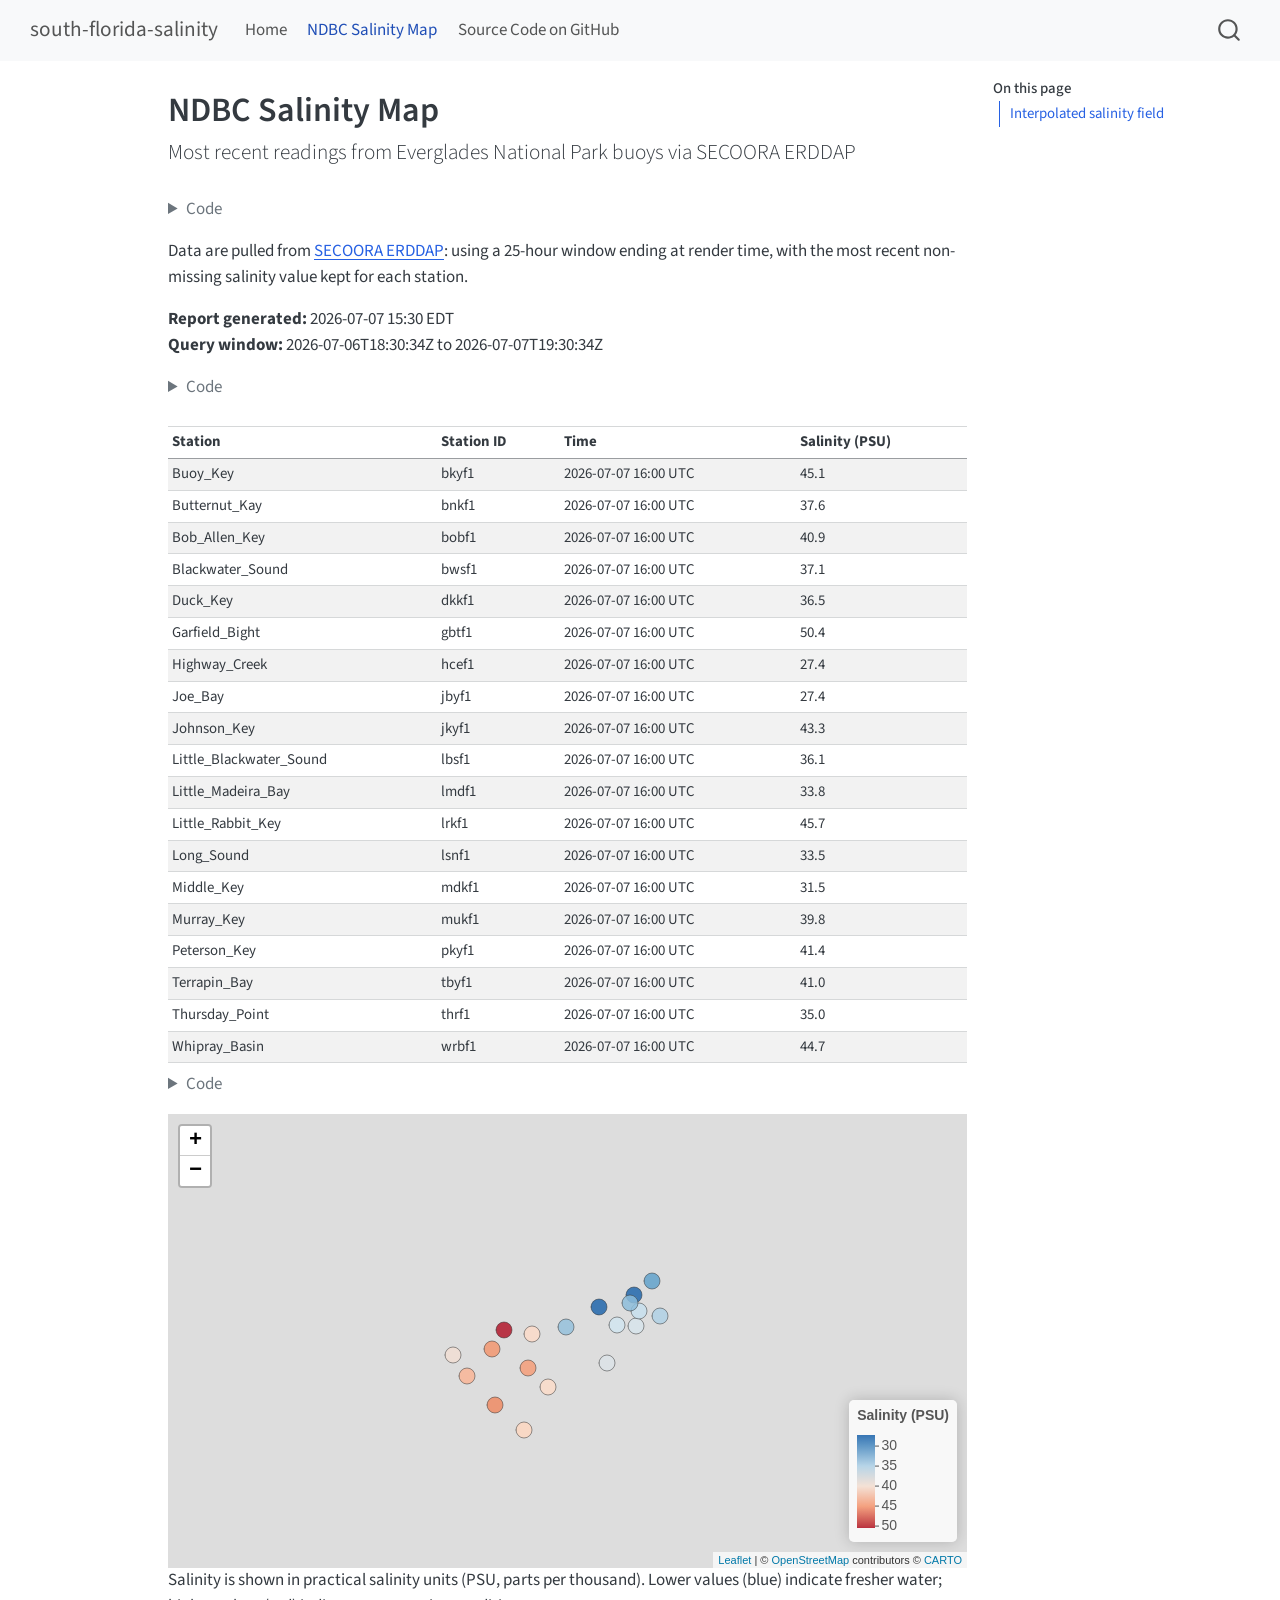
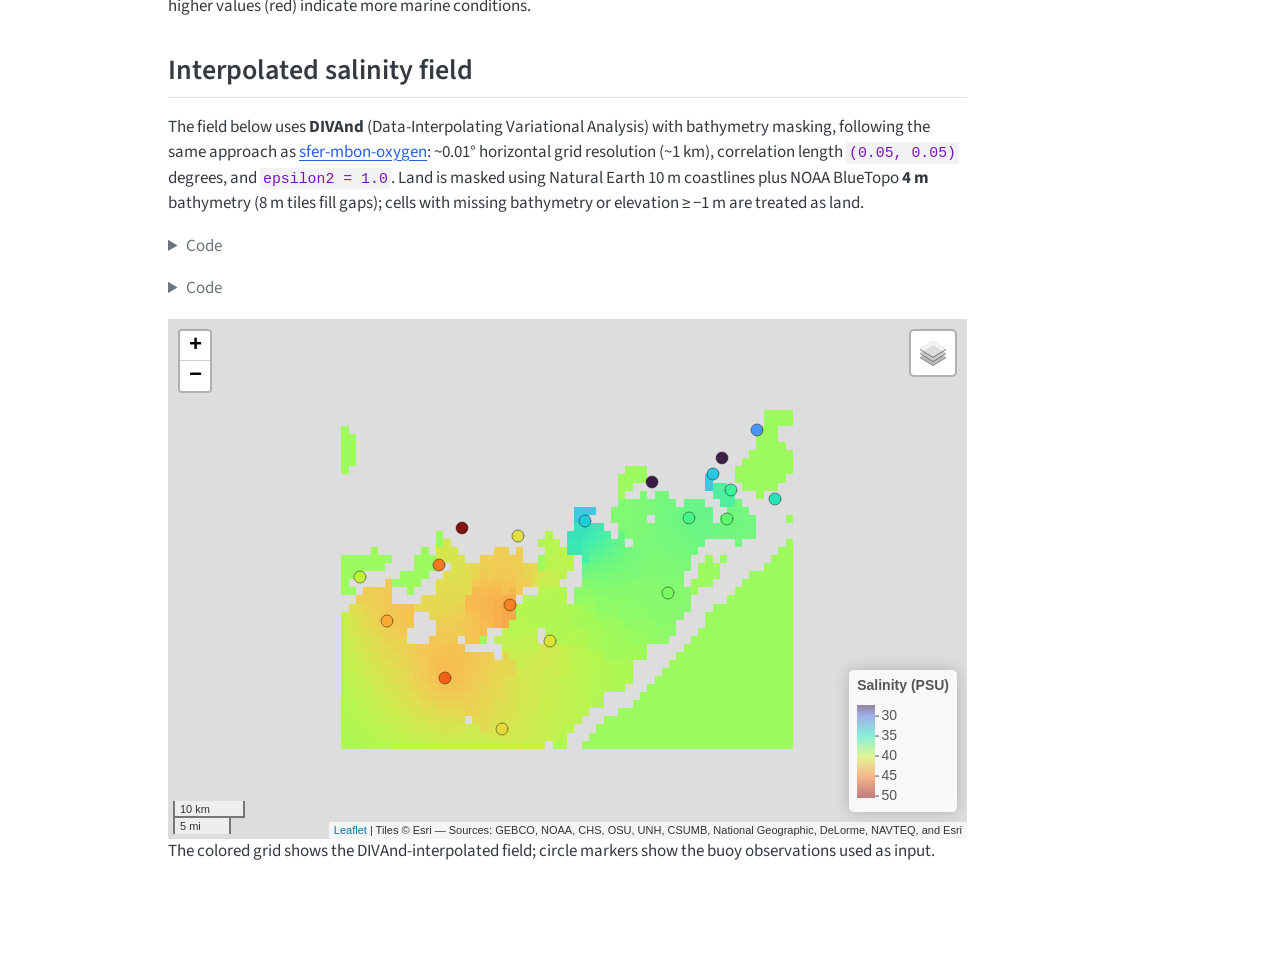
==== ndbc_salinity_map.html @ 6c3542eb "Built site for gh-pages" ====
<!DOCTYPE html>
<html xmlns="http://www.w3.org/1999/xhtml" lang="en" xml:lang="en"><head>

<meta charset="utf-8">
<meta name="generator" content="quarto-1.8.27">

<meta name="viewport" content="width=device-width, initial-scale=1.0, user-scalable=yes">


<title>NDBC Salinity Map – south-florida-salinity</title>
<style>
code{white-space: pre-wrap;}
span.smallcaps{font-variant: small-caps;}
div.columns{display: flex; gap: min(4vw, 1.5em);}
div.column{flex: auto; overflow-x: auto;}
div.hanging-indent{margin-left: 1.5em; text-indent: -1.5em;}
ul.task-list{list-style: none;}
ul.task-list li input[type="checkbox"] {
  width: 0.8em;
  margin: 0 0.8em 0.2em -1em; /* quarto-specific, see https://github.com/quarto-dev/quarto-cli/issues/4556 */ 
  vertical-align: middle;
}
/* CSS for syntax highlighting */
html { -webkit-text-size-adjust: 100%; }
pre > code.sourceCode { white-space: pre; position: relative; }
pre > code.sourceCode > span { display: inline-block; line-height: 1.25; }
pre > code.sourceCode > span:empty { height: 1.2em; }
.sourceCode { overflow: visible; }
code.sourceCode > span { color: inherit; text-decoration: inherit; }
div.sourceCode { margin: 1em 0; }
pre.sourceCode { margin: 0; }
@media screen {
div.sourceCode { overflow: auto; }
}
@media print {
pre > code.sourceCode { white-space: pre-wrap; }
pre > code.sourceCode > span { text-indent: -5em; padding-left: 5em; }
}
pre.numberSource code
  { counter-reset: source-line 0; }
pre.numberSource code > span
  { position: relative; left: -4em; counter-increment: source-line; }
pre.numberSource code > span > a:first-child::before
  { content: counter(source-line);
    position: relative; left: -1em; text-align: right; vertical-align: baseline;
    border: none; display: inline-block;
    -webkit-touch-callout: none; -webkit-user-select: none;
    -khtml-user-select: none; -moz-user-select: none;
    -ms-user-select: none; user-select: none;
    padding: 0 4px; width: 4em;
  }
pre.numberSource { margin-left: 3em;  padding-left: 4px; }
div.sourceCode
  {   }
@media screen {
pre > code.sourceCode > span > a:first-child::before { text-decoration: underline; }
}
</style>


<script src="site_libs/quarto-nav/quarto-nav.js"></script>
<script src="site_libs/quarto-nav/headroom.min.js"></script>
<script src="site_libs/clipboard/clipboard.min.js"></script>
<script src="site_libs/quarto-search/autocomplete.umd.js"></script>
<script src="site_libs/quarto-search/fuse.min.js"></script>
<script src="site_libs/quarto-search/quarto-search.js"></script>
<meta name="quarto:offset" content="./">
<script src="site_libs/quarto-html/quarto.js" type="module"></script>
<script src="site_libs/quarto-html/tabsets/tabsets.js" type="module"></script>
<script src="site_libs/quarto-html/axe/axe-check.js" type="module"></script>
<script src="site_libs/quarto-html/popper.min.js"></script>
<script src="site_libs/quarto-html/tippy.umd.min.js"></script>
<script src="site_libs/quarto-html/anchor.min.js"></script>
<link href="site_libs/quarto-html/tippy.css" rel="stylesheet">
<link href="site_libs/quarto-html/quarto-syntax-highlighting-ed96de9b727972fe78a7b5d16c58bf87.css" rel="stylesheet" id="quarto-text-highlighting-styles">
<script src="site_libs/bootstrap/bootstrap.min.js"></script>
<link href="site_libs/bootstrap/bootstrap-icons.css" rel="stylesheet">
<link href="site_libs/bootstrap/bootstrap-fed2927b5d71da76dad1d9df0395c5a2.min.css" rel="stylesheet" append-hash="true" id="quarto-bootstrap" data-mode="light">
<script id="quarto-search-options" type="application/json">{
  "location": "navbar",
  "copy-button": false,
  "collapse-after": 3,
  "panel-placement": "end",
  "type": "overlay",
  "limit": 50,
  "keyboard-shortcut": [
    "f",
    "/",
    "s"
  ],
  "show-item-context": false,
  "language": {
    "search-no-results-text": "No results",
    "search-matching-documents-text": "matching documents",
    "search-copy-link-title": "Copy link to search",
    "search-hide-matches-text": "Hide additional matches",
    "search-more-match-text": "more match in this document",
    "search-more-matches-text": "more matches in this document",
    "search-clear-button-title": "Clear",
    "search-text-placeholder": "",
    "search-detached-cancel-button-title": "Cancel",
    "search-submit-button-title": "Submit",
    "search-label": "Search"
  }
}</script>
<link href="site_libs/htmltools-fill-0.5.9/fill.css" rel="stylesheet">
<script src="site_libs/htmlwidgets-1.6.4/htmlwidgets.js"></script>
<script src="site_libs/jquery-3.6.0/jquery-3.6.0.min.js"></script>
<link href="site_libs/leaflet-1.3.1/leaflet.css" rel="stylesheet">
<script src="site_libs/leaflet-1.3.1/leaflet.js"></script>
<link href="site_libs/leafletfix-1.0.0/leafletfix.css" rel="stylesheet">
<script src="site_libs/proj4-2.6.2/proj4.min.js"></script>
<script src="site_libs/Proj4Leaflet-1.0.1/proj4leaflet.js"></script>
<link href="site_libs/rstudio_leaflet-1.3.1/rstudio_leaflet.css" rel="stylesheet">
<script src="site_libs/leaflet-binding-2.2.3/leaflet.js"></script>
<script src="site_libs/leaflet-providers-3.0.0/leaflet-providers.js"></script>
<script src="site_libs/leaflet-providers-plugin-2.2.3/leaflet-providers-plugin.js"></script>


<link rel="stylesheet" href="styles.css">
</head>

<body class="nav-fixed quarto-light">

<div id="quarto-search-results"></div>
  <header id="quarto-header" class="headroom fixed-top">
    <nav class="navbar navbar-expand-lg " data-bs-theme="dark">
      <div class="navbar-container container-fluid">
      <div class="navbar-brand-container mx-auto">
    <a class="navbar-brand" href="./index.html">
    <span class="navbar-title">south-florida-salinity</span>
    </a>
  </div>
            <div id="quarto-search" class="" title="Search"></div>
          <button class="navbar-toggler" type="button" data-bs-toggle="collapse" data-bs-target="#navbarCollapse" aria-controls="navbarCollapse" role="menu" aria-expanded="false" aria-label="Toggle navigation" onclick="if (window.quartoToggleHeadroom) { window.quartoToggleHeadroom(); }">
  <span class="navbar-toggler-icon"></span>
</button>
          <div class="collapse navbar-collapse" id="navbarCollapse">
            <ul class="navbar-nav navbar-nav-scroll me-auto">
  <li class="nav-item">
    <a class="nav-link" href="./index.html"> 
<span class="menu-text">Home</span></a>
  </li>  
  <li class="nav-item">
    <a class="nav-link active" href="./ndbc_salinity_map.html" aria-current="page"> 
<span class="menu-text">NDBC Salinity Map</span></a>
  </li>  
  <li class="nav-item">
    <a class="nav-link" href="https://github.com/usf-imars/south-florida-salinity"> 
<span class="menu-text">Source Code on GitHub</span></a>
  </li>  
</ul>
          </div> <!-- /navcollapse -->
            <div class="quarto-navbar-tools">
</div>
      </div> <!-- /container-fluid -->
    </nav>
</header>
<!-- content -->
<div id="quarto-content" class="quarto-container page-columns page-rows-contents page-layout-article page-navbar">
<!-- sidebar -->
<!-- margin-sidebar -->
    <div id="quarto-margin-sidebar" class="sidebar margin-sidebar">
        <nav id="TOC" role="doc-toc" class="toc-active">
    <h2 id="toc-title">On this page</h2>
   
  <ul>
  <li><a href="#interpolated-salinity-field" id="toc-interpolated-salinity-field" class="nav-link active" data-scroll-target="#interpolated-salinity-field">Interpolated salinity field</a></li>
  </ul>
</nav>
    </div>
<!-- main -->
<main class="content" id="quarto-document-content">

<header id="title-block-header" class="quarto-title-block default">
<div class="quarto-title">
<h1 class="title">NDBC Salinity Map</h1>
<p class="subtitle lead">Most recent readings from Everglades National Park buoys via SECOORA ERDDAP</p>
</div>



<div class="quarto-title-meta">

    
  
    
  </div>
  


</header>


<div class="cell">
<details class="code-fold">
<summary>Code</summary>
<div class="code-copy-outer-scaffold"><div class="sourceCode cell-code" id="cb1"><pre class="sourceCode r code-with-copy"><code class="sourceCode r"><span id="cb1-1"><a href="#cb1-1" aria-hidden="true" tabindex="-1"></a><span class="fu">library</span>(dplyr)</span>
<span id="cb1-2"><a href="#cb1-2" aria-hidden="true" tabindex="-1"></a><span class="fu">library</span>(httr2)</span>
<span id="cb1-3"><a href="#cb1-3" aria-hidden="true" tabindex="-1"></a><span class="fu">library</span>(htmltools)</span>
<span id="cb1-4"><a href="#cb1-4" aria-hidden="true" tabindex="-1"></a><span class="fu">library</span>(knitr)</span>
<span id="cb1-5"><a href="#cb1-5" aria-hidden="true" tabindex="-1"></a><span class="fu">library</span>(leaflet)</span>
<span id="cb1-6"><a href="#cb1-6" aria-hidden="true" tabindex="-1"></a><span class="fu">library</span>(readr)</span>
<span id="cb1-7"><a href="#cb1-7" aria-hidden="true" tabindex="-1"></a><span class="fu">library</span>(scales)</span>
<span id="cb1-8"><a href="#cb1-8" aria-hidden="true" tabindex="-1"></a><span class="fu">library</span>(viridisLite)</span>
<span id="cb1-9"><a href="#cb1-9" aria-hidden="true" tabindex="-1"></a></span>
<span id="cb1-10"><a href="#cb1-10" aria-hidden="true" tabindex="-1"></a><span class="co"># Station list and parameters mirror ndbc_fetch_airflow_dag.py</span></span>
<span id="cb1-11"><a href="#cb1-11" aria-hidden="true" tabindex="-1"></a>inwater_params <span class="ot">&lt;-</span> <span class="fu">c</span>(<span class="st">"sea_water_practical_salinity"</span>, <span class="st">"sea_water_temperature"</span>)</span>
<span id="cb1-12"><a href="#cb1-12" aria-hidden="true" tabindex="-1"></a></span>
<span id="cb1-13"><a href="#cb1-13" aria-hidden="true" tabindex="-1"></a>ndbc_stations <span class="ot">&lt;-</span> <span class="fu">list</span>(</span>
<span id="cb1-14"><a href="#cb1-14" aria-hidden="true" tabindex="-1"></a>  <span class="fu">list</span>(<span class="at">name =</span> <span class="st">"bkyf1"</span>, <span class="at">long_name =</span> <span class="st">"Buoy_Key"</span>),</span>
<span id="cb1-15"><a href="#cb1-15" aria-hidden="true" tabindex="-1"></a>  <span class="fu">list</span>(<span class="at">name =</span> <span class="st">"bnkf1"</span>, <span class="at">long_name =</span> <span class="st">"Butternut_Kay"</span>),</span>
<span id="cb1-16"><a href="#cb1-16" aria-hidden="true" tabindex="-1"></a>  <span class="fu">list</span>(<span class="at">name =</span> <span class="st">"bobf1"</span>, <span class="at">long_name =</span> <span class="st">"Bob_Allen_Key"</span>),</span>
<span id="cb1-17"><a href="#cb1-17" aria-hidden="true" tabindex="-1"></a>  <span class="fu">list</span>(<span class="at">name =</span> <span class="st">"bwsf1"</span>, <span class="at">long_name =</span> <span class="st">"Blackwater_Sound"</span>),</span>
<span id="cb1-18"><a href="#cb1-18" aria-hidden="true" tabindex="-1"></a>  <span class="fu">list</span>(<span class="at">name =</span> <span class="st">"dkkf1"</span>, <span class="at">long_name =</span> <span class="st">"Duck_Key"</span>),</span>
<span id="cb1-19"><a href="#cb1-19" aria-hidden="true" tabindex="-1"></a>  <span class="fu">list</span>(<span class="at">name =</span> <span class="st">"gbtf1"</span>, <span class="at">long_name =</span> <span class="st">"Garfield_Bight"</span>),</span>
<span id="cb1-20"><a href="#cb1-20" aria-hidden="true" tabindex="-1"></a>  <span class="fu">list</span>(<span class="at">name =</span> <span class="st">"hcef1"</span>, <span class="at">long_name =</span> <span class="st">"Highway_Creek"</span>),</span>
<span id="cb1-21"><a href="#cb1-21" aria-hidden="true" tabindex="-1"></a>  <span class="fu">list</span>(<span class="at">name =</span> <span class="st">"jbyf1"</span>, <span class="at">long_name =</span> <span class="st">"Joe_Bay"</span>),</span>
<span id="cb1-22"><a href="#cb1-22" aria-hidden="true" tabindex="-1"></a>  <span class="fu">list</span>(<span class="at">name =</span> <span class="st">"jkyf1"</span>, <span class="at">long_name =</span> <span class="st">"Johnson_Key"</span>),</span>
<span id="cb1-23"><a href="#cb1-23" aria-hidden="true" tabindex="-1"></a>  <span class="fu">list</span>(<span class="at">name =</span> <span class="st">"lbsf1"</span>, <span class="at">long_name =</span> <span class="st">"Little_Blackwater_Sound"</span>),</span>
<span id="cb1-24"><a href="#cb1-24" aria-hidden="true" tabindex="-1"></a>  <span class="fu">list</span>(<span class="at">name =</span> <span class="st">"lmdf1"</span>, <span class="at">long_name =</span> <span class="st">"Little_Madeira_Bay"</span>),</span>
<span id="cb1-25"><a href="#cb1-25" aria-hidden="true" tabindex="-1"></a>  <span class="fu">list</span>(<span class="at">name =</span> <span class="st">"lrkf1"</span>, <span class="at">long_name =</span> <span class="st">"Little_Rabbit_Key"</span>),</span>
<span id="cb1-26"><a href="#cb1-26" aria-hidden="true" tabindex="-1"></a>  <span class="fu">list</span>(<span class="at">name =</span> <span class="st">"lsnf1"</span>, <span class="at">long_name =</span> <span class="st">"Long_Sound"</span>),</span>
<span id="cb1-27"><a href="#cb1-27" aria-hidden="true" tabindex="-1"></a>  <span class="fu">list</span>(<span class="at">name =</span> <span class="st">"mdkf1"</span>, <span class="at">long_name =</span> <span class="st">"Middle_Key"</span>),</span>
<span id="cb1-28"><a href="#cb1-28" aria-hidden="true" tabindex="-1"></a>  <span class="fu">list</span>(<span class="at">name =</span> <span class="st">"mukf1"</span>, <span class="at">long_name =</span> <span class="st">"Murray_Key"</span>),</span>
<span id="cb1-29"><a href="#cb1-29" aria-hidden="true" tabindex="-1"></a>  <span class="fu">list</span>(<span class="at">name =</span> <span class="st">"pkyf1"</span>, <span class="at">long_name =</span> <span class="st">"Peterson_Key"</span>),</span>
<span id="cb1-30"><a href="#cb1-30" aria-hidden="true" tabindex="-1"></a>  <span class="fu">list</span>(<span class="at">name =</span> <span class="st">"tbyf1"</span>, <span class="at">long_name =</span> <span class="st">"Terrapin_Bay"</span>),</span>
<span id="cb1-31"><a href="#cb1-31" aria-hidden="true" tabindex="-1"></a>  <span class="fu">list</span>(<span class="at">name =</span> <span class="st">"thrf1"</span>, <span class="at">long_name =</span> <span class="st">"Thursday_Point"</span>),</span>
<span id="cb1-32"><a href="#cb1-32" aria-hidden="true" tabindex="-1"></a>  <span class="fu">list</span>(<span class="at">name =</span> <span class="st">"wrbf1"</span>, <span class="at">long_name =</span> <span class="st">"Whipray_Basin"</span>)</span>
<span id="cb1-33"><a href="#cb1-33" aria-hidden="true" tabindex="-1"></a>)</span>
<span id="cb1-34"><a href="#cb1-34" aria-hidden="true" tabindex="-1"></a></span>
<span id="cb1-35"><a href="#cb1-35" aria-hidden="true" tabindex="-1"></a><span class="co"># 25-hour lookback window</span></span>
<span id="cb1-36"><a href="#cb1-36" aria-hidden="true" tabindex="-1"></a>end_time <span class="ot">&lt;-</span> <span class="fu">format</span>(<span class="fu">Sys.time</span>(), <span class="st">"%Y-%m-%dT%H:%M:%SZ"</span>, <span class="at">tz =</span> <span class="st">"UTC"</span>)</span>
<span id="cb1-37"><a href="#cb1-37" aria-hidden="true" tabindex="-1"></a>start_time <span class="ot">&lt;-</span> <span class="fu">format</span>(<span class="fu">Sys.time</span>() <span class="sc">-</span> <span class="dv">25</span> <span class="sc">*</span> <span class="dv">3600</span>, <span class="st">"%Y-%m-%dT%H:%M:%SZ"</span>, <span class="at">tz =</span> <span class="st">"UTC"</span>)</span>
<span id="cb1-38"><a href="#cb1-38" aria-hidden="true" tabindex="-1"></a></span>
<span id="cb1-39"><a href="#cb1-39" aria-hidden="true" tabindex="-1"></a>fetch_latest_salinity <span class="ot">&lt;-</span> <span class="cf">function</span>(station_info) {</span>
<span id="cb1-40"><a href="#cb1-40" aria-hidden="true" tabindex="-1"></a>  param <span class="ot">&lt;-</span> <span class="st">"sea_water_practical_salinity"</span></span>
<span id="cb1-41"><a href="#cb1-41" aria-hidden="true" tabindex="-1"></a>  url <span class="ot">&lt;-</span> <span class="fu">sprintf</span>(</span>
<span id="cb1-42"><a href="#cb1-42" aria-hidden="true" tabindex="-1"></a>    <span class="st">"https://erddap.secoora.org/erddap/tabledap/gov-nps-ever-%s.csv?time%%2Clatitude%%2Clongitude%%2C%s&amp;time%%3E=%s&amp;time%%3C=%s"</span>,</span>
<span id="cb1-43"><a href="#cb1-43" aria-hidden="true" tabindex="-1"></a>    station_info<span class="sc">$</span>name,</span>
<span id="cb1-44"><a href="#cb1-44" aria-hidden="true" tabindex="-1"></a>    param,</span>
<span id="cb1-45"><a href="#cb1-45" aria-hidden="true" tabindex="-1"></a>    start_time,</span>
<span id="cb1-46"><a href="#cb1-46" aria-hidden="true" tabindex="-1"></a>    end_time</span>
<span id="cb1-47"><a href="#cb1-47" aria-hidden="true" tabindex="-1"></a>  )</span>
<span id="cb1-48"><a href="#cb1-48" aria-hidden="true" tabindex="-1"></a></span>
<span id="cb1-49"><a href="#cb1-49" aria-hidden="true" tabindex="-1"></a>  resp <span class="ot">&lt;-</span> <span class="fu">request</span>(url) <span class="sc">|&gt;</span></span>
<span id="cb1-50"><a href="#cb1-50" aria-hidden="true" tabindex="-1"></a>    <span class="fu">req_perform</span>()</span>
<span id="cb1-51"><a href="#cb1-51" aria-hidden="true" tabindex="-1"></a></span>
<span id="cb1-52"><a href="#cb1-52" aria-hidden="true" tabindex="-1"></a>  df <span class="ot">&lt;-</span> <span class="fu">read_csv</span>(<span class="fu">resp_body_string</span>(resp), <span class="at">show_col_types =</span> <span class="cn">FALSE</span>)</span>
<span id="cb1-53"><a href="#cb1-53" aria-hidden="true" tabindex="-1"></a>  <span class="fu">names</span>(df) <span class="ot">&lt;-</span> <span class="fu">c</span>(<span class="st">"time"</span>, <span class="st">"latitude"</span>, <span class="st">"longitude"</span>, <span class="st">"salinity"</span>)</span>
<span id="cb1-54"><a href="#cb1-54" aria-hidden="true" tabindex="-1"></a>  df <span class="ot">&lt;-</span> df[<span class="sc">-</span><span class="dv">1</span>, ] <span class="sc">|&gt;</span></span>
<span id="cb1-55"><a href="#cb1-55" aria-hidden="true" tabindex="-1"></a>    <span class="fu">mutate</span>(</span>
<span id="cb1-56"><a href="#cb1-56" aria-hidden="true" tabindex="-1"></a>      <span class="at">time =</span> <span class="fu">as.POSIXct</span>(time, <span class="at">format =</span> <span class="st">"%Y-%m-%dT%H:%M:%SZ"</span>, <span class="at">tz =</span> <span class="st">"UTC"</span>),</span>
<span id="cb1-57"><a href="#cb1-57" aria-hidden="true" tabindex="-1"></a>      <span class="at">latitude =</span> <span class="fu">as.numeric</span>(latitude),</span>
<span id="cb1-58"><a href="#cb1-58" aria-hidden="true" tabindex="-1"></a>      <span class="at">longitude =</span> <span class="fu">as.numeric</span>(longitude),</span>
<span id="cb1-59"><a href="#cb1-59" aria-hidden="true" tabindex="-1"></a>      <span class="at">salinity =</span> <span class="fu">as.numeric</span>(salinity)</span>
<span id="cb1-60"><a href="#cb1-60" aria-hidden="true" tabindex="-1"></a>    ) <span class="sc">|&gt;</span></span>
<span id="cb1-61"><a href="#cb1-61" aria-hidden="true" tabindex="-1"></a>    <span class="fu">filter</span>(<span class="sc">!</span><span class="fu">is.na</span>(salinity))</span>
<span id="cb1-62"><a href="#cb1-62" aria-hidden="true" tabindex="-1"></a></span>
<span id="cb1-63"><a href="#cb1-63" aria-hidden="true" tabindex="-1"></a>  <span class="cf">if</span> (<span class="fu">nrow</span>(df) <span class="sc">==</span> <span class="dv">0</span>) {</span>
<span id="cb1-64"><a href="#cb1-64" aria-hidden="true" tabindex="-1"></a>    <span class="fu">return</span>(<span class="cn">NULL</span>)</span>
<span id="cb1-65"><a href="#cb1-65" aria-hidden="true" tabindex="-1"></a>  }</span>
<span id="cb1-66"><a href="#cb1-66" aria-hidden="true" tabindex="-1"></a></span>
<span id="cb1-67"><a href="#cb1-67" aria-hidden="true" tabindex="-1"></a>  latest <span class="ot">&lt;-</span> df[<span class="fu">which.max</span>(df<span class="sc">$</span>time), ]</span>
<span id="cb1-68"><a href="#cb1-68" aria-hidden="true" tabindex="-1"></a>  <span class="fu">tibble</span>(</span>
<span id="cb1-69"><a href="#cb1-69" aria-hidden="true" tabindex="-1"></a>    <span class="at">station_id =</span> station_info<span class="sc">$</span>name,</span>
<span id="cb1-70"><a href="#cb1-70" aria-hidden="true" tabindex="-1"></a>    <span class="at">station =</span> station_info<span class="sc">$</span>long_name,</span>
<span id="cb1-71"><a href="#cb1-71" aria-hidden="true" tabindex="-1"></a>    <span class="at">location =</span> <span class="fu">sprintf</span>(</span>
<span id="cb1-72"><a href="#cb1-72" aria-hidden="true" tabindex="-1"></a>      <span class="st">"%s (%s)"</span>,</span>
<span id="cb1-73"><a href="#cb1-73" aria-hidden="true" tabindex="-1"></a>      station_info<span class="sc">$</span>long_name,</span>
<span id="cb1-74"><a href="#cb1-74" aria-hidden="true" tabindex="-1"></a>      <span class="fu">sub</span>(<span class="st">"f1$"</span>, <span class="st">""</span>, station_info<span class="sc">$</span>name)</span>
<span id="cb1-75"><a href="#cb1-75" aria-hidden="true" tabindex="-1"></a>    ),</span>
<span id="cb1-76"><a href="#cb1-76" aria-hidden="true" tabindex="-1"></a>    <span class="at">time =</span> latest<span class="sc">$</span>time,</span>
<span id="cb1-77"><a href="#cb1-77" aria-hidden="true" tabindex="-1"></a>    <span class="at">latitude =</span> latest<span class="sc">$</span>latitude,</span>
<span id="cb1-78"><a href="#cb1-78" aria-hidden="true" tabindex="-1"></a>    <span class="at">longitude =</span> latest<span class="sc">$</span>longitude,</span>
<span id="cb1-79"><a href="#cb1-79" aria-hidden="true" tabindex="-1"></a>    <span class="at">salinity =</span> latest<span class="sc">$</span>salinity</span>
<span id="cb1-80"><a href="#cb1-80" aria-hidden="true" tabindex="-1"></a>  )</span>
<span id="cb1-81"><a href="#cb1-81" aria-hidden="true" tabindex="-1"></a>}</span>
<span id="cb1-82"><a href="#cb1-82" aria-hidden="true" tabindex="-1"></a></span>
<span id="cb1-83"><a href="#cb1-83" aria-hidden="true" tabindex="-1"></a>salinity_data <span class="ot">&lt;-</span> <span class="fu">bind_rows</span>(<span class="fu">lapply</span>(ndbc_stations, fetch_latest_salinity))</span>
<span id="cb1-84"><a href="#cb1-84" aria-hidden="true" tabindex="-1"></a>report_time <span class="ot">&lt;-</span> <span class="fu">format</span>(<span class="fu">Sys.time</span>(), <span class="st">"%Y-%m-%d %H:%M %Z"</span>)</span></code></pre></div><button title="Copy to Clipboard" class="code-copy-button"><i class="bi"></i></button></div>
</details>
</div>
<p>Data are pulled from <a href="https://erddap.secoora.org/erddap/index.html">SECOORA ERDDAP</a>: using a 25-hour window ending at render time, with the most recent non-missing salinity value kept for each station.</p>
<p><strong>Report generated:</strong> 2026-07-07 15:30 EDT<br>
<strong>Query window:</strong> 2026-07-06T18:30:34Z to 2026-07-07T19:30:34Z</p>
<div class="cell">
<details class="code-fold">
<summary>Code</summary>
<div class="code-copy-outer-scaffold"><div class="sourceCode cell-code" id="cb2"><pre class="sourceCode r code-with-copy"><code class="sourceCode r"><span id="cb2-1"><a href="#cb2-1" aria-hidden="true" tabindex="-1"></a><span class="cf">if</span> (<span class="fu">nrow</span>(salinity_data) <span class="sc">==</span> <span class="dv">0</span>) {</span>
<span id="cb2-2"><a href="#cb2-2" aria-hidden="true" tabindex="-1"></a>  <span class="fu">stop</span>(<span class="st">"No salinity data returned from ERDDAP for the current time window."</span>)</span>
<span id="cb2-3"><a href="#cb2-3" aria-hidden="true" tabindex="-1"></a>}</span>
<span id="cb2-4"><a href="#cb2-4" aria-hidden="true" tabindex="-1"></a></span>
<span id="cb2-5"><a href="#cb2-5" aria-hidden="true" tabindex="-1"></a>salinity_data <span class="sc">|&gt;</span></span>
<span id="cb2-6"><a href="#cb2-6" aria-hidden="true" tabindex="-1"></a>  <span class="fu">arrange</span>(<span class="fu">desc</span>(time)) <span class="sc">|&gt;</span></span>
<span id="cb2-7"><a href="#cb2-7" aria-hidden="true" tabindex="-1"></a>  <span class="fu">mutate</span>(</span>
<span id="cb2-8"><a href="#cb2-8" aria-hidden="true" tabindex="-1"></a>    <span class="at">time =</span> <span class="fu">format</span>(time, <span class="st">"%Y-%m-%d %H:%M UTC"</span>),</span>
<span id="cb2-9"><a href="#cb2-9" aria-hidden="true" tabindex="-1"></a>    <span class="at">salinity =</span> <span class="fu">number</span>(salinity, <span class="at">accuracy =</span> <span class="fl">0.1</span>)</span>
<span id="cb2-10"><a href="#cb2-10" aria-hidden="true" tabindex="-1"></a>  ) <span class="sc">|&gt;</span></span>
<span id="cb2-11"><a href="#cb2-11" aria-hidden="true" tabindex="-1"></a>  <span class="fu">select</span>(<span class="at">Station =</span> station, <span class="st">`</span><span class="at">Station ID</span><span class="st">`</span> <span class="ot">=</span> station_id, <span class="at">Time =</span> time, <span class="st">`</span><span class="at">Salinity (PSU)</span><span class="st">`</span> <span class="ot">=</span> salinity) <span class="sc">|&gt;</span></span>
<span id="cb2-12"><a href="#cb2-12" aria-hidden="true" tabindex="-1"></a>  <span class="fu">kable</span>()</span></code></pre></div><button title="Copy to Clipboard" class="code-copy-button"><i class="bi"></i></button></div>
</details>
<div class="cell-output-display">
<table class="caption-top table table-sm table-striped small">
<colgroup>
<col style="width: 33%">
<col style="width: 15%">
<col style="width: 29%">
<col style="width: 21%">
</colgroup>
<thead>
<tr class="header">
<th style="text-align: left;">Station</th>
<th style="text-align: left;">Station ID</th>
<th style="text-align: left;">Time</th>
<th style="text-align: left;">Salinity (PSU)</th>
</tr>
</thead>
<tbody>
<tr class="odd">
<td style="text-align: left;">Buoy_Key</td>
<td style="text-align: left;">bkyf1</td>
<td style="text-align: left;">2026-07-07 16:00 UTC</td>
<td style="text-align: left;">45.1</td>
</tr>
<tr class="even">
<td style="text-align: left;">Butternut_Kay</td>
<td style="text-align: left;">bnkf1</td>
<td style="text-align: left;">2026-07-07 16:00 UTC</td>
<td style="text-align: left;">37.6</td>
</tr>
<tr class="odd">
<td style="text-align: left;">Bob_Allen_Key</td>
<td style="text-align: left;">bobf1</td>
<td style="text-align: left;">2026-07-07 16:00 UTC</td>
<td style="text-align: left;">40.9</td>
</tr>
<tr class="even">
<td style="text-align: left;">Blackwater_Sound</td>
<td style="text-align: left;">bwsf1</td>
<td style="text-align: left;">2026-07-07 16:00 UTC</td>
<td style="text-align: left;">37.1</td>
</tr>
<tr class="odd">
<td style="text-align: left;">Duck_Key</td>
<td style="text-align: left;">dkkf1</td>
<td style="text-align: left;">2026-07-07 16:00 UTC</td>
<td style="text-align: left;">36.5</td>
</tr>
<tr class="even">
<td style="text-align: left;">Garfield_Bight</td>
<td style="text-align: left;">gbtf1</td>
<td style="text-align: left;">2026-07-07 16:00 UTC</td>
<td style="text-align: left;">50.4</td>
</tr>
<tr class="odd">
<td style="text-align: left;">Highway_Creek</td>
<td style="text-align: left;">hcef1</td>
<td style="text-align: left;">2026-07-07 16:00 UTC</td>
<td style="text-align: left;">27.4</td>
</tr>
<tr class="even">
<td style="text-align: left;">Joe_Bay</td>
<td style="text-align: left;">jbyf1</td>
<td style="text-align: left;">2026-07-07 16:00 UTC</td>
<td style="text-align: left;">27.4</td>
</tr>
<tr class="odd">
<td style="text-align: left;">Johnson_Key</td>
<td style="text-align: left;">jkyf1</td>
<td style="text-align: left;">2026-07-07 16:00 UTC</td>
<td style="text-align: left;">43.3</td>
</tr>
<tr class="even">
<td style="text-align: left;">Little_Blackwater_Sound</td>
<td style="text-align: left;">lbsf1</td>
<td style="text-align: left;">2026-07-07 16:00 UTC</td>
<td style="text-align: left;">36.1</td>
</tr>
<tr class="odd">
<td style="text-align: left;">Little_Madeira_Bay</td>
<td style="text-align: left;">lmdf1</td>
<td style="text-align: left;">2026-07-07 16:00 UTC</td>
<td style="text-align: left;">33.8</td>
</tr>
<tr class="even">
<td style="text-align: left;">Little_Rabbit_Key</td>
<td style="text-align: left;">lrkf1</td>
<td style="text-align: left;">2026-07-07 16:00 UTC</td>
<td style="text-align: left;">45.7</td>
</tr>
<tr class="odd">
<td style="text-align: left;">Long_Sound</td>
<td style="text-align: left;">lsnf1</td>
<td style="text-align: left;">2026-07-07 16:00 UTC</td>
<td style="text-align: left;">33.5</td>
</tr>
<tr class="even">
<td style="text-align: left;">Middle_Key</td>
<td style="text-align: left;">mdkf1</td>
<td style="text-align: left;">2026-07-07 16:00 UTC</td>
<td style="text-align: left;">31.5</td>
</tr>
<tr class="odd">
<td style="text-align: left;">Murray_Key</td>
<td style="text-align: left;">mukf1</td>
<td style="text-align: left;">2026-07-07 16:00 UTC</td>
<td style="text-align: left;">39.8</td>
</tr>
<tr class="even">
<td style="text-align: left;">Peterson_Key</td>
<td style="text-align: left;">pkyf1</td>
<td style="text-align: left;">2026-07-07 16:00 UTC</td>
<td style="text-align: left;">41.4</td>
</tr>
<tr class="odd">
<td style="text-align: left;">Terrapin_Bay</td>
<td style="text-align: left;">tbyf1</td>
<td style="text-align: left;">2026-07-07 16:00 UTC</td>
<td style="text-align: left;">41.0</td>
</tr>
<tr class="even">
<td style="text-align: left;">Thursday_Point</td>
<td style="text-align: left;">thrf1</td>
<td style="text-align: left;">2026-07-07 16:00 UTC</td>
<td style="text-align: left;">35.0</td>
</tr>
<tr class="odd">
<td style="text-align: left;">Whipray_Basin</td>
<td style="text-align: left;">wrbf1</td>
<td style="text-align: left;">2026-07-07 16:00 UTC</td>
<td style="text-align: left;">44.7</td>
</tr>
</tbody>
</table>
</div>
</div>
<div class="cell">
<details class="code-fold">
<summary>Code</summary>
<div class="code-copy-outer-scaffold"><div class="sourceCode cell-code" id="cb3"><pre class="sourceCode r code-with-copy"><code class="sourceCode r"><span id="cb3-1"><a href="#cb3-1" aria-hidden="true" tabindex="-1"></a>salinity_palette <span class="ot">&lt;-</span> <span class="fu">colorNumeric</span>(</span>
<span id="cb3-2"><a href="#cb3-2" aria-hidden="true" tabindex="-1"></a>  <span class="at">palette =</span> <span class="fu">c</span>(<span class="st">"#2166ac"</span>, <span class="st">"#67a9cf"</span>, <span class="st">"#d1e5f0"</span>, <span class="st">"#fddbc7"</span>, <span class="st">"#ef8a62"</span>, <span class="st">"#b2182b"</span>),</span>
<span id="cb3-3"><a href="#cb3-3" aria-hidden="true" tabindex="-1"></a>  <span class="at">domain =</span> salinity_data<span class="sc">$</span>salinity,</span>
<span id="cb3-4"><a href="#cb3-4" aria-hidden="true" tabindex="-1"></a>  <span class="at">na.color =</span> <span class="st">"#999999"</span></span>
<span id="cb3-5"><a href="#cb3-5" aria-hidden="true" tabindex="-1"></a>)</span>
<span id="cb3-6"><a href="#cb3-6" aria-hidden="true" tabindex="-1"></a></span>
<span id="cb3-7"><a href="#cb3-7" aria-hidden="true" tabindex="-1"></a><span class="fu">leaflet</span>(salinity_data) <span class="sc">|&gt;</span></span>
<span id="cb3-8"><a href="#cb3-8" aria-hidden="true" tabindex="-1"></a>  <span class="fu">addProviderTiles</span>(<span class="st">"CartoDB.Positron"</span>) <span class="sc">|&gt;</span></span>
<span id="cb3-9"><a href="#cb3-9" aria-hidden="true" tabindex="-1"></a>  <span class="fu">setView</span>(</span>
<span id="cb3-10"><a href="#cb3-10" aria-hidden="true" tabindex="-1"></a>    <span class="at">lng =</span> <span class="fu">mean</span>(salinity_data<span class="sc">$</span>longitude),</span>
<span id="cb3-11"><a href="#cb3-11" aria-hidden="true" tabindex="-1"></a>    <span class="at">lat =</span> <span class="fu">mean</span>(salinity_data<span class="sc">$</span>latitude),</span>
<span id="cb3-12"><a href="#cb3-12" aria-hidden="true" tabindex="-1"></a>    <span class="at">zoom =</span> <span class="dv">9</span></span>
<span id="cb3-13"><a href="#cb3-13" aria-hidden="true" tabindex="-1"></a>  ) <span class="sc">|&gt;</span></span>
<span id="cb3-14"><a href="#cb3-14" aria-hidden="true" tabindex="-1"></a>  <span class="fu">addCircleMarkers</span>(</span>
<span id="cb3-15"><a href="#cb3-15" aria-hidden="true" tabindex="-1"></a>    <span class="at">lng =</span> <span class="sc">~</span>longitude,</span>
<span id="cb3-16"><a href="#cb3-16" aria-hidden="true" tabindex="-1"></a>    <span class="at">lat =</span> <span class="sc">~</span>latitude,</span>
<span id="cb3-17"><a href="#cb3-17" aria-hidden="true" tabindex="-1"></a>    <span class="at">radius =</span> <span class="dv">8</span>,</span>
<span id="cb3-18"><a href="#cb3-18" aria-hidden="true" tabindex="-1"></a>    <span class="at">stroke =</span> <span class="cn">TRUE</span>,</span>
<span id="cb3-19"><a href="#cb3-19" aria-hidden="true" tabindex="-1"></a>    <span class="at">weight =</span> <span class="dv">1</span>,</span>
<span id="cb3-20"><a href="#cb3-20" aria-hidden="true" tabindex="-1"></a>    <span class="at">color =</span> <span class="st">"#333333"</span>,</span>
<span id="cb3-21"><a href="#cb3-21" aria-hidden="true" tabindex="-1"></a>    <span class="at">fillColor =</span> <span class="sc">~</span><span class="fu">salinity_palette</span>(salinity),</span>
<span id="cb3-22"><a href="#cb3-22" aria-hidden="true" tabindex="-1"></a>    <span class="at">fillOpacity =</span> <span class="fl">0.85</span>,</span>
<span id="cb3-23"><a href="#cb3-23" aria-hidden="true" tabindex="-1"></a>    <span class="at">label =</span> <span class="sc">~</span><span class="fu">sprintf</span>(</span>
<span id="cb3-24"><a href="#cb3-24" aria-hidden="true" tabindex="-1"></a>      <span class="st">"%s: %.1f PSU</span><span class="sc">\n</span><span class="st">%s"</span>,</span>
<span id="cb3-25"><a href="#cb3-25" aria-hidden="true" tabindex="-1"></a>      location,</span>
<span id="cb3-26"><a href="#cb3-26" aria-hidden="true" tabindex="-1"></a>      salinity,</span>
<span id="cb3-27"><a href="#cb3-27" aria-hidden="true" tabindex="-1"></a>      <span class="fu">format</span>(time, <span class="st">"%Y-%m-%d %H:%M UTC"</span>)</span>
<span id="cb3-28"><a href="#cb3-28" aria-hidden="true" tabindex="-1"></a>    )</span>
<span id="cb3-29"><a href="#cb3-29" aria-hidden="true" tabindex="-1"></a>  ) <span class="sc">|&gt;</span></span>
<span id="cb3-30"><a href="#cb3-30" aria-hidden="true" tabindex="-1"></a>  <span class="fu">addLegend</span>(</span>
<span id="cb3-31"><a href="#cb3-31" aria-hidden="true" tabindex="-1"></a>    <span class="at">position =</span> <span class="st">"bottomright"</span>,</span>
<span id="cb3-32"><a href="#cb3-32" aria-hidden="true" tabindex="-1"></a>    <span class="at">pal =</span> salinity_palette,</span>
<span id="cb3-33"><a href="#cb3-33" aria-hidden="true" tabindex="-1"></a>    <span class="at">values =</span> salinity_data<span class="sc">$</span>salinity,</span>
<span id="cb3-34"><a href="#cb3-34" aria-hidden="true" tabindex="-1"></a>    <span class="at">title =</span> <span class="st">"Salinity (PSU)"</span>,</span>
<span id="cb3-35"><a href="#cb3-35" aria-hidden="true" tabindex="-1"></a>    <span class="at">opacity =</span> <span class="fl">0.9</span></span>
<span id="cb3-36"><a href="#cb3-36" aria-hidden="true" tabindex="-1"></a>  )</span></code></pre></div><button title="Copy to Clipboard" class="code-copy-button"><i class="bi"></i></button></div>
</details>
<div class="cell-output-display">
<div class="leaflet html-widget html-fill-item" id="htmlwidget-b9aaabd6c37033c40318" style="width:100%;height:454px;"></div>
<script type="application/json" data-for="htmlwidget-b9aaabd6c37033c40318">{"x":{"options":{"crs":{"crsClass":"L.CRS.EPSG3857","code":null,"proj4def":null,"projectedBounds":null,"options":{}}},"calls":[{"method":"addProviderTiles","args":["CartoDB.Positron",null,null,{"errorTileUrl":"","noWrap":false,"detectRetina":false}]},{"method":"addCircleMarkers","args":[[25.12111,25.08668,25.02663,25.17834,25.18009,25.16723,25.25416,25.22451,25.05254,25.21434,25.1758,24.98158,25.23516,25.28932,25.10613,24.91806,25.15734,25.20338,25.07209],[-80.83356000000001,-80.51904,-80.68137,-80.43838,-80.49001,-80.8013,-80.44427,-80.54101,-80.90448000000001,-80.43221,-80.63269,-80.8257,-80.4568,-80.39642000000001,-80.94232,-80.74679999999999,-80.72479,-80.37232,-80.73511000000001],8,null,null,{"interactive":true,"className":"","stroke":true,"color":"#333333","weight":1,"opacity":0.5,"fill":true,"fillColor":["#F29670","#DCE3E7","#FBDCC9","#D7E4EB","#D1E5F0","#B2182B","#2267AC","#2166AC","#F9B597","#C7DFED","#95C1DC","#EF8B64","#8DBDDA","#61A2CB","#F1DED3","#FDD7C1","#FCDBC9","#B0D1E5","#F49D79"],"fillOpacity":0.85},null,null,null,null,["Buoy_Key (bky): 45.1 PSU\n2026-07-07 16:00 UTC","Butternut_Kay (bnk): 37.6 PSU\n2026-07-07 16:00 UTC","Bob_Allen_Key (bob): 40.9 PSU\n2026-07-07 16:00 UTC","Blackwater_Sound (bws): 37.1 PSU\n2026-07-07 16:00 UTC","Duck_Key (dkk): 36.5 PSU\n2026-07-07 16:00 UTC","Garfield_Bight (gbt): 50.4 PSU\n2026-07-07 16:00 UTC","Highway_Creek (hce): 27.4 PSU\n2026-07-07 16:00 UTC","Joe_Bay (jby): 27.4 PSU\n2026-07-07 16:00 UTC","Johnson_Key (jky): 43.3 PSU\n2026-07-07 16:00 UTC","Little_Blackwater_Sound (lbs): 36.1 PSU\n2026-07-07 16:00 UTC","Little_Madeira_Bay (lmd): 33.8 PSU\n2026-07-07 16:00 UTC","Little_Rabbit_Key (lrk): 45.7 PSU\n2026-07-07 16:00 UTC","Long_Sound (lsn): 33.5 PSU\n2026-07-07 16:00 UTC","Middle_Key (mdk): 31.5 PSU\n2026-07-07 16:00 UTC","Murray_Key (muk): 39.8 PSU\n2026-07-07 16:00 UTC","Peterson_Key (pky): 41.4 PSU\n2026-07-07 16:00 UTC","Terrapin_Bay (tby): 41.0 PSU\n2026-07-07 16:00 UTC","Thursday_Point (thr): 35.0 PSU\n2026-07-07 16:00 UTC","Whipray_Basin (wrb): 44.7 PSU\n2026-07-07 16:00 UTC"],{"interactive":false,"permanent":false,"direction":"auto","opacity":1,"offset":[0,0],"textsize":"10px","textOnly":false,"className":"","sticky":true},null]},{"method":"addLegend","args":[{"colors":["#2166AC , #4E8CC0 11.510394255886%, #AFD0E5 33.2420603357977%, #F3DED1 54.9737264157094%, #F39772 76.7053924956211%, #B7262F 98.4370585755328%, #B2182B "],"labels":["30","35","40","45","50"],"na_color":null,"na_label":"NA","opacity":0.9,"position":"bottomright","type":"numeric","title":"Salinity (PSU)","extra":{"p_1":0.1151039425588602,"p_n":0.9843705857553275},"layerId":null,"className":"info legend","group":null}]}],"setView":[[25.13918368421053,-80.62729368421053],9,[]],"limits":{"lat":[24.91806,25.28932],"lng":[-80.94232,-80.37232]}},"evals":[],"jsHooks":[]}</script>
</div>
</div>
<p>Salinity is shown in practical salinity units (PSU, parts per thousand). Lower values (blue) indicate fresher water; higher values (red) indicate more marine conditions.</p>
<section id="interpolated-salinity-field" class="level2">
<h2 class="anchored" data-anchor-id="interpolated-salinity-field">Interpolated salinity field</h2>
<p>The field below uses <strong>DIVAnd</strong> (Data-Interpolating Variational Analysis) with bathymetry masking, following the same approach as <a href="https://github.com/usf-imars/sfer-mbon-oxygen">sfer-mbon-oxygen</a>: ~0.01° horizontal grid resolution (~1 km), correlation length <code>(0.05, 0.05)</code> degrees, and <code>epsilon2 = 1.0</code>. Land is masked using Natural Earth 10 m coastlines plus NOAA BlueTopo <strong>4 m</strong> bathymetry (8 m tiles fill gaps); cells with missing bathymetry or elevation ≥ −1 m are treated as land.</p>
<div class="cell">
<details class="code-fold">
<summary>Code</summary>
<div class="code-copy-outer-scaffold"><div class="sourceCode cell-code" id="cb4"><pre class="sourceCode r code-with-copy"><code class="sourceCode r"><span id="cb4-1"><a href="#cb4-1" aria-hidden="true" tabindex="-1"></a>obs_file <span class="ot">&lt;-</span> <span class="fu">file.path</span>(<span class="st">"data"</span>, <span class="st">"interpolated"</span>, <span class="st">"salinity_obs.csv"</span>)</span>
<span id="cb4-2"><a href="#cb4-2" aria-hidden="true" tabindex="-1"></a>field_file <span class="ot">&lt;-</span> <span class="fu">file.path</span>(<span class="st">"data"</span>, <span class="st">"interpolated"</span>, <span class="st">"salinity_field.csv"</span>)</span>
<span id="cb4-3"><a href="#cb4-3" aria-hidden="true" tabindex="-1"></a><span class="fu">dir.create</span>(<span class="fu">dirname</span>(obs_file), <span class="at">recursive =</span> <span class="cn">TRUE</span>, <span class="at">showWarnings =</span> <span class="cn">FALSE</span>)</span>
<span id="cb4-4"><a href="#cb4-4" aria-hidden="true" tabindex="-1"></a></span>
<span id="cb4-5"><a href="#cb4-5" aria-hidden="true" tabindex="-1"></a>salinity_data <span class="sc">|&gt;</span></span>
<span id="cb4-6"><a href="#cb4-6" aria-hidden="true" tabindex="-1"></a>  <span class="fu">select</span>(longitude, latitude, salinity) <span class="sc">|&gt;</span></span>
<span id="cb4-7"><a href="#cb4-7" aria-hidden="true" tabindex="-1"></a>  <span class="fu">write_csv</span>(obs_file)</span>
<span id="cb4-8"><a href="#cb4-8" aria-hidden="true" tabindex="-1"></a></span>
<span id="cb4-9"><a href="#cb4-9" aria-hidden="true" tabindex="-1"></a>status <span class="ot">&lt;-</span> <span class="fu">system2</span>(</span>
<span id="cb4-10"><a href="#cb4-10" aria-hidden="true" tabindex="-1"></a>  <span class="st">"scripts/run_interpolate_salinity.sh"</span>,</span>
<span id="cb4-11"><a href="#cb4-11" aria-hidden="true" tabindex="-1"></a>  <span class="fu">c</span>(obs_file, field_file),</span>
<span id="cb4-12"><a href="#cb4-12" aria-hidden="true" tabindex="-1"></a>  <span class="at">stdout =</span> <span class="cn">FALSE</span>,</span>
<span id="cb4-13"><a href="#cb4-13" aria-hidden="true" tabindex="-1"></a>  <span class="at">stderr =</span> <span class="cn">FALSE</span></span>
<span id="cb4-14"><a href="#cb4-14" aria-hidden="true" tabindex="-1"></a>)</span>
<span id="cb4-15"><a href="#cb4-15" aria-hidden="true" tabindex="-1"></a><span class="cf">if</span> (<span class="sc">!</span><span class="fu">identical</span>(status, <span class="dv">0</span>L)) {</span>
<span id="cb4-16"><a href="#cb4-16" aria-hidden="true" tabindex="-1"></a>  <span class="fu">stop</span>(<span class="st">"Julia interpolation failed."</span>)</span>
<span id="cb4-17"><a href="#cb4-17" aria-hidden="true" tabindex="-1"></a>}</span>
<span id="cb4-18"><a href="#cb4-18" aria-hidden="true" tabindex="-1"></a></span>
<span id="cb4-19"><a href="#cb4-19" aria-hidden="true" tabindex="-1"></a>salinity_field <span class="ot">&lt;-</span> <span class="fu">read_csv</span>(field_file, <span class="at">show_col_types =</span> <span class="cn">FALSE</span>)</span>
<span id="cb4-20"><a href="#cb4-20" aria-hidden="true" tabindex="-1"></a><span class="fu">source</span>(<span class="st">"R/plot_salinity_field.R"</span>)</span></code></pre></div><button title="Copy to Clipboard" class="code-copy-button"><i class="bi"></i></button></div>
</details>
</div>
<div class="cell">
<details class="code-fold">
<summary>Code</summary>
<div class="code-copy-outer-scaffold"><div class="sourceCode cell-code" id="cb5"><pre class="sourceCode r code-with-copy"><code class="sourceCode r"><span id="cb5-1"><a href="#cb5-1" aria-hidden="true" tabindex="-1"></a><span class="cf">if</span> (<span class="fu">nrow</span>(salinity_field) <span class="sc">==</span> <span class="dv">0</span>) {</span>
<span id="cb5-2"><a href="#cb5-2" aria-hidden="true" tabindex="-1"></a>  <span class="fu">stop</span>(<span class="st">"Interpolated salinity field is empty."</span>)</span>
<span id="cb5-3"><a href="#cb5-3" aria-hidden="true" tabindex="-1"></a>}</span>
<span id="cb5-4"><a href="#cb5-4" aria-hidden="true" tabindex="-1"></a></span>
<span id="cb5-5"><a href="#cb5-5" aria-hidden="true" tabindex="-1"></a><span class="fu">plot_salinity_field</span>(salinity_field, salinity_data)</span></code></pre></div><button title="Copy to Clipboard" class="code-copy-button"><i class="bi"></i></button></div>
</details>
<div class="cell-output-display">
<div id="htmlwidget-7b49316d36f3989439a0" style="width:100%;height:520px;" class="leaflet html-widget"></div>
<script type="application/json" data-for="htmlwidget-7b49316d36f3989439a0">{"x":{"options":{"crs":{"crsClass":"L.CRS.EPSG3857","code":null,"proj4def":null,"projectedBounds":null,"options":{}},"preferCanvas":true},"calls":[{"method":"createMapPane","args":["fieldValues",620]},{"method":"addProviderTiles","args":["Esri.OceanBasemap",null,"Ocean",{"errorTileUrl":"","noWrap":false,"detectRetina":false}]},{"method":"addProviderTiles","args":["CartoDB.Positron",null,"Light",{"errorTileUrl":"","noWrap":false,"detectRetina":false}]},{"method":"addProviderTiles","args":["OpenStreetMap",null,"OpenStreetMap",{"errorTileUrl":"","noWrap":false,"detectRetina":false}]},{"method":"addRasterImage","args":["[data-uri]",[[25.31433536585364,-80.96731999999999],[24.89304463414662,-80.34732000000055]],null,"Interpolated field",{"tileSize":256,"zIndex":1,"minZoom":0,"opacity":0.85}]},{"method":"addRectangles","args":[[24.89304463414634,24.89304463414634,24.89304463414634,24.89304463414634,24.89304463414634,24.89304463414634,24.89304463414634,24.89304463414634,24.89304463414634,24.89304463414634,24.89304463414634,24.89304463414634,24.89304463414634,24.89304463414634,24.89304463414634,24.89304463414634,24.89304463414634,24.89304463414634,24.89304463414634,24.89304463414634,24.89304463414634,24.89304463414634,24.89304463414634,24.89304463414634,24.89304463414634,24.89304463414634,24.89304463414634,24.89304463414634,24.89304463414634,24.89304463414634,24.89304463414634,24.89304463414634,24.89304463414634,24.89304463414634,24.89304463414634,24.89304463414634,24.89304463414634,24.89304463414634,24.89304463414634,24.89304463414634,24.89304463414634,24.89304463414634,24.89304463414634,24.89304463414634,24.89304463414634,24.89304463414634,24.89304463414634,24.89304463414634,24.89304463414634,24.89304463414634,24.89304463414634,24.89304463414634,24.89304463414634,24.89304463414634,24.89304463414634,24.89304463414634,24.90307536585366,24.90307536585366,24.90307536585366,24.90307536585366,24.90307536585366,24.90307536585366,24.90307536585366,24.90307536585366,24.90307536585366,24.90307536585366,24.90307536585366,24.90307536585366,24.90307536585366,24.90307536585366,24.90307536585366,24.90307536585366,24.90307536585366,24.90307536585366,24.90307536585366,24.90307536585366,24.90307536585366,24.90307536585366,24.90307536585366,24.90307536585366,24.90307536585366,24.90307536585366,24.90307536585366,24.90307536585366,24.90307536585366,24.90307536585366,24.90307536585366,24.90307536585366,24.90307536585366,24.90307536585366,24.90307536585366,24.90307536585366,24.90307536585366,24.90307536585366,24.90307536585366,24.90307536585366,24.90307536585366,24.90307536585366,24.90307536585366,24.90307536585366,24.90307536585366,24.90307536585366,24.90307536585366,24.90307536585366,24.90307536585366,24.90307536585366,24.90307536585366,24.90307536585366,24.90307536585366,24.90307536585366,24.90307536585366,24.90307536585366,24.90307536585366,24.91310609756098,24.91310609756098,24.91310609756098,24.91310609756098,24.91310609756098,24.91310609756098,24.91310609756098,24.91310609756098,24.91310609756098,24.91310609756098,24.91310609756098,24.91310609756098,24.91310609756098,24.91310609756098,24.91310609756098,24.91310609756098,24.91310609756098,24.91310609756098,24.91310609756098,24.91310609756098,24.91310609756098,24.91310609756098,24.91310609756098,24.91310609756098,24.91310609756098,24.91310609756098,24.91310609756098,24.91310609756098,24.91310609756098,24.91310609756098,24.91310609756098,24.91310609756098,24.91310609756098,24.91310609756098,24.91310609756098,24.91310609756098,24.91310609756098,24.91310609756098,24.91310609756098,24.91310609756098,24.91310609756098,24.91310609756098,24.91310609756098,24.91310609756098,24.91310609756098,24.91310609756098,24.91310609756098,24.91310609756098,24.91310609756098,24.91310609756098,24.91310609756098,24.91310609756098,24.91310609756098,24.91310609756098,24.91310609756098,24.91310609756098,24.91310609756098,24.92313682926829,24.92313682926829,24.92313682926829,24.92313682926829,24.92313682926829,24.92313682926829,24.92313682926829,24.92313682926829,24.92313682926829,24.92313682926829,24.92313682926829,24.92313682926829,24.92313682926829,24.92313682926829,24.92313682926829,24.92313682926829,24.92313682926829,24.92313682926829,24.92313682926829,24.92313682926829,24.92313682926829,24.92313682926829,24.92313682926829,24.92313682926829,24.92313682926829,24.92313682926829,24.92313682926829,24.92313682926829,24.92313682926829,24.92313682926829,24.92313682926829,24.92313682926829,24.92313682926829,24.92313682926829,24.92313682926829,24.92313682926829,24.92313682926829,24.92313682926829,24.92313682926829,24.92313682926829,24.92313682926829,24.92313682926829,24.92313682926829,24.92313682926829,24.92313682926829,24.92313682926829,24.92313682926829,24.92313682926829,24.92313682926829,24.92313682926829,24.92313682926829,24.92313682926829,24.92313682926829,24.92313682926829,24.92313682926829,24.93316756097561,24.93316756097561,24.93316756097561,24.93316756097561,24.93316756097561,24.93316756097561,24.93316756097561,24.93316756097561,24.93316756097561,24.93316756097561,24.93316756097561,24.93316756097561,24.93316756097561,24.93316756097561,24.93316756097561,24.93316756097561,24.93316756097561,24.93316756097561,24.93316756097561,24.93316756097561,24.93316756097561,24.93316756097561,24.93316756097561,24.93316756097561,24.93316756097561,24.93316756097561,24.93316756097561,24.93316756097561,24.93316756097561,24.93316756097561,24.93316756097561,24.93316756097561,24.93316756097561,24.93316756097561,24.93316756097561,24.93316756097561,24.93316756097561,24.93316756097561,24.93316756097561,24.93316756097561,24.93316756097561,24.93316756097561,24.93316756097561,24.93316756097561,24.93316756097561,24.93316756097561,24.93316756097561,24.93316756097561,24.93316756097561,24.93316756097561,24.93316756097561,24.93316756097561,24.93316756097561,24.93316756097561,24.93316756097561,24.94319829268293,24.94319829268293,24.94319829268293,24.94319829268293,24.94319829268293,24.94319829268293,24.94319829268293,24.94319829268293,24.94319829268293,24.94319829268293,24.94319829268293,24.94319829268293,24.94319829268293,24.94319829268293,24.94319829268293,24.94319829268293,24.94319829268293,24.94319829268293,24.94319829268293,24.94319829268293,24.94319829268293,24.94319829268293,24.94319829268293,24.94319829268293,24.94319829268293,24.94319829268293,24.94319829268293,24.94319829268293,24.94319829268293,24.94319829268293,24.94319829268293,24.94319829268293,24.94319829268293,24.94319829268293,24.94319829268293,24.94319829268293,24.94319829268293,24.94319829268293,24.94319829268293,24.94319829268293,24.94319829268293,24.94319829268293,24.94319829268293,24.94319829268293,24.94319829268293,24.94319829268293,24.94319829268293,24.94319829268293,24.94319829268293,24.94319829268293,24.94319829268293,24.94319829268293,24.94319829268293,24.94319829268293,24.94319829268293,24.94319829268293,24.95322902439024,24.95322902439024,24.95322902439024,24.95322902439024,24.95322902439024,24.95322902439024,24.95322902439024,24.95322902439024,24.95322902439024,24.95322902439024,24.95322902439024,24.95322902439024,24.95322902439024,24.95322902439024,24.95322902439024,24.95322902439024,24.95322902439024,24.95322902439024,24.95322902439024,24.95322902439024,24.95322902439024,24.95322902439024,24.95322902439024,24.95322902439024,24.95322902439024,24.95322902439024,24.95322902439024,24.95322902439024,24.95322902439024,24.95322902439024,24.95322902439024,24.95322902439024,24.95322902439024,24.95322902439024,24.95322902439024,24.95322902439024,24.95322902439024,24.95322902439024,24.95322902439024,24.95322902439024,24.95322902439024,24.95322902439024,24.95322902439024,24.95322902439024,24.95322902439024,24.95322902439024,24.95322902439024,24.95322902439024,24.95322902439024,24.95322902439024,24.95322902439024,24.95322902439024,24.95322902439024,24.95322902439024,24.95322902439024,24.96325975609756,24.96325975609756,24.96325975609756,24.96325975609756,24.96325975609756,24.96325975609756,24.96325975609756,24.96325975609756,24.96325975609756,24.96325975609756,24.96325975609756,24.96325975609756,24.96325975609756,24.96325975609756,24.96325975609756,24.96325975609756,24.96325975609756,24.96325975609756,24.96325975609756,24.96325975609756,24.96325975609756,24.96325975609756,24.96325975609756,24.96325975609756,24.96325975609756,24.96325975609756,24.96325975609756,24.96325975609756,24.96325975609756,24.96325975609756,24.96325975609756,24.96325975609756,24.96325975609756,24.96325975609756,24.96325975609756,24.96325975609756,24.96325975609756,24.96325975609756,24.96325975609756,24.96325975609756,24.96325975609756,24.96325975609756,24.96325975609756,24.96325975609756,24.96325975609756,24.96325975609756,24.96325975609756,24.96325975609756,24.96325975609756,24.96325975609756,24.96325975609756,24.96325975609756,24.96325975609756,24.96325975609756,24.96325975609756,24.96325975609756,24.96325975609756,24.97329048780488,24.97329048780488,24.97329048780488,24.97329048780488,24.97329048780488,24.97329048780488,24.97329048780488,24.97329048780488,24.97329048780488,24.97329048780488,24.97329048780488,24.97329048780488,24.97329048780488,24.97329048780488,24.97329048780488,24.97329048780488,24.97329048780488,24.97329048780488,24.97329048780488,24.97329048780488,24.97329048780488,24.97329048780488,24.97329048780488,24.97329048780488,24.97329048780488,24.97329048780488,24.97329048780488,24.97329048780488,24.97329048780488,24.97329048780488,24.97329048780488,24.97329048780488,24.97329048780488,24.97329048780488,24.97329048780488,24.97329048780488,24.97329048780488,24.97329048780488,24.97329048780488,24.97329048780488,24.97329048780488,24.97329048780488,24.97329048780488,24.97329048780488,24.97329048780488,24.97329048780488,24.97329048780488,24.97329048780488,24.97329048780488,24.97329048780488,24.97329048780488,24.97329048780488,24.97329048780488,24.97329048780488,24.97329048780488,24.97329048780488,24.97329048780488,24.97329048780488,24.97329048780488,24.9833212195122,24.9833212195122,24.9833212195122,24.9833212195122,24.9833212195122,24.9833212195122,24.9833212195122,24.9833212195122,24.9833212195122,24.9833212195122,24.9833212195122,24.9833212195122,24.9833212195122,24.9833212195122,24.9833212195122,24.9833212195122,24.9833212195122,24.9833212195122,24.9833212195122,24.9833212195122,24.9833212195122,24.9833212195122,24.9833212195122,24.9833212195122,24.9833212195122,24.9833212195122,24.9833212195122,24.9833212195122,24.9833212195122,24.9833212195122,24.9833212195122,24.9833212195122,24.9833212195122,24.9833212195122,24.9833212195122,24.9833212195122,24.9833212195122,24.9833212195122,24.9833212195122,24.9833212195122,24.9833212195122,24.9833212195122,24.9833212195122,24.9833212195122,24.9833212195122,24.9833212195122,24.9833212195122,24.9833212195122,24.9833212195122,24.9833212195122,24.9833212195122,24.9833212195122,24.9833212195122,24.9833212195122,24.99335195121951,24.99335195121951,24.99335195121951,24.99335195121951,24.99335195121951,24.99335195121951,24.99335195121951,24.99335195121951,24.99335195121951,24.99335195121951,24.99335195121951,24.99335195121951,24.99335195121951,24.99335195121951,24.99335195121951,24.99335195121951,24.99335195121951,24.99335195121951,24.99335195121951,24.99335195121951,24.99335195121951,24.99335195121951,24.99335195121951,24.99335195121951,24.99335195121951,24.99335195121951,24.99335195121951,24.99335195121951,24.99335195121951,24.99335195121951,24.99335195121951,24.99335195121951,24.99335195121951,24.99335195121951,24.99335195121951,24.99335195121951,24.99335195121951,24.99335195121951,24.99335195121951,24.99335195121951,24.99335195121951,24.99335195121951,24.99335195121951,24.99335195121951,24.99335195121951,24.99335195121951,24.99335195121951,24.99335195121951,24.99335195121951,24.99335195121951,24.99335195121951,24.99335195121951,25.00338268292683,25.00338268292683,25.00338268292683,25.00338268292683,25.00338268292683,25.00338268292683,25.00338268292683,25.00338268292683,25.00338268292683,25.00338268292683,25.00338268292683,25.00338268292683,25.00338268292683,25.00338268292683,25.00338268292683,25.00338268292683,25.00338268292683,25.00338268292683,25.00338268292683,25.00338268292683,25.00338268292683,25.00338268292683,25.00338268292683,25.00338268292683,25.00338268292683,25.00338268292683,25.00338268292683,25.00338268292683,25.00338268292683,25.00338268292683,25.00338268292683,25.00338268292683,25.00338268292683,25.00338268292683,25.00338268292683,25.00338268292683,25.00338268292683,25.00338268292683,25.00338268292683,25.00338268292683,25.00338268292683,25.00338268292683,25.00338268292683,25.00338268292683,25.00338268292683,25.00338268292683,25.00338268292683,25.00338268292683,25.00338268292683,25.00338268292683,25.00338268292683,25.00338268292683,25.01341341463415,25.01341341463415,25.01341341463415,25.01341341463415,25.01341341463415,25.01341341463415,25.01341341463415,25.01341341463415,25.01341341463415,25.01341341463415,25.01341341463415,25.01341341463415,25.01341341463415,25.01341341463415,25.01341341463415,25.01341341463415,25.01341341463415,25.01341341463415,25.01341341463415,25.01341341463415,25.01341341463415,25.01341341463415,25.01341341463415,25.01341341463415,25.01341341463415,25.01341341463415,25.01341341463415,25.01341341463415,25.01341341463415,25.01341341463415,25.01341341463415,25.01341341463415,25.01341341463415,25.01341341463415,25.01341341463415,25.01341341463415,25.01341341463415,25.01341341463415,25.01341341463415,25.01341341463415,25.01341341463415,25.01341341463415,25.01341341463415,25.01341341463415,25.01341341463415,25.01341341463415,25.01341341463415,25.01341341463415,25.02344414634146,25.02344414634146,25.02344414634146,25.02344414634146,25.02344414634146,25.02344414634146,25.02344414634146,25.02344414634146,25.02344414634146,25.02344414634146,25.02344414634146,25.02344414634146,25.02344414634146,25.02344414634146,25.02344414634146,25.02344414634146,25.02344414634146,25.02344414634146,25.02344414634146,25.02344414634146,25.02344414634146,25.02344414634146,25.02344414634146,25.02344414634146,25.02344414634146,25.02344414634146,25.02344414634146,25.02344414634146,25.02344414634146,25.02344414634146,25.02344414634146,25.02344414634146,25.02344414634146,25.02344414634146,25.02344414634146,25.02344414634146,25.02344414634146,25.02344414634146,25.02344414634146,25.02344414634146,25.02344414634146,25.02344414634146,25.02344414634146,25.02344414634146,25.03347487804878,25.03347487804878,25.03347487804878,25.03347487804878,25.03347487804878,25.03347487804878,25.03347487804878,25.03347487804878,25.03347487804878,25.03347487804878,25.03347487804878,25.03347487804878,25.03347487804878,25.03347487804878,25.03347487804878,25.03347487804878,25.03347487804878,25.03347487804878,25.03347487804878,25.03347487804878,25.03347487804878,25.03347487804878,25.03347487804878,25.03347487804878,25.03347487804878,25.03347487804878,25.03347487804878,25.03347487804878,25.03347487804878,25.03347487804878,25.03347487804878,25.03347487804878,25.03347487804878,25.03347487804878,25.03347487804878,25.03347487804878,25.03347487804878,25.03347487804878,25.03347487804878,25.03347487804878,25.03347487804878,25.03347487804878,25.03347487804878,25.03347487804878,25.03347487804878,25.0435056097561,25.0435056097561,25.0435056097561,25.0435056097561,25.0435056097561,25.0435056097561,25.0435056097561,25.0435056097561,25.0435056097561,25.0435056097561,25.0435056097561,25.0435056097561,25.0435056097561,25.0435056097561,25.0435056097561,25.0435056097561,25.0435056097561,25.0435056097561,25.0435056097561,25.0435056097561,25.0435056097561,25.0435056097561,25.0435056097561,25.0435056097561,25.0435056097561,25.0435056097561,25.0435056097561,25.0435056097561,25.0435056097561,25.0435056097561,25.0435056097561,25.0435056097561,25.0435056097561,25.0435056097561,25.0435056097561,25.0435056097561,25.0435056097561,25.0435056097561,25.0435056097561,25.0435056097561,25.0435056097561,25.0435056097561,25.0435056097561,25.0435056097561,25.0435056097561,25.05353634146341,25.05353634146341,25.05353634146341,25.05353634146341,25.05353634146341,25.05353634146341,25.05353634146341,25.05353634146341,25.05353634146341,25.05353634146341,25.05353634146341,25.05353634146341,25.05353634146341,25.05353634146341,25.05353634146341,25.05353634146341,25.05353634146341,25.05353634146341,25.05353634146341,25.05353634146341,25.05353634146341,25.05353634146341,25.05353634146341,25.05353634146341,25.05353634146341,25.05353634146341,25.05353634146341,25.05353634146341,25.05353634146341,25.05353634146341,25.05353634146341,25.05353634146341,25.05353634146341,25.05353634146341,25.05353634146341,25.05353634146341,25.05353634146341,25.05353634146341,25.05353634146341,25.05353634146341,25.05353634146341,25.05353634146341,25.05353634146341,25.05353634146341,25.05353634146341,25.05353634146341,25.05353634146341,25.05353634146341,25.05353634146341,25.05353634146341,25.05353634146341,25.06356707317073,25.06356707317073,25.06356707317073,25.06356707317073,25.06356707317073,25.06356707317073,25.06356707317073,25.06356707317073,25.06356707317073,25.06356707317073,25.06356707317073,25.06356707317073,25.06356707317073,25.06356707317073,25.06356707317073,25.06356707317073,25.06356707317073,25.06356707317073,25.06356707317073,25.06356707317073,25.06356707317073,25.06356707317073,25.06356707317073,25.06356707317073,25.06356707317073,25.06356707317073,25.06356707317073,25.06356707317073,25.06356707317073,25.06356707317073,25.06356707317073,25.06356707317073,25.06356707317073,25.06356707317073,25.06356707317073,25.06356707317073,25.06356707317073,25.06356707317073,25.06356707317073,25.06356707317073,25.06356707317073,25.06356707317073,25.06356707317073,25.06356707317073,25.06356707317073,25.06356707317073,25.06356707317073,25.06356707317073,25.06356707317073,25.06356707317073,25.06356707317073,25.06356707317073,25.06356707317073,25.06356707317073,25.07359780487805,25.07359780487805,25.07359780487805,25.07359780487805,25.07359780487805,25.07359780487805,25.07359780487805,25.07359780487805,25.07359780487805,25.07359780487805,25.07359780487805,25.07359780487805,25.07359780487805,25.07359780487805,25.07359780487805,25.07359780487805,25.07359780487805,25.07359780487805,25.07359780487805,25.07359780487805,25.07359780487805,25.07359780487805,25.07359780487805,25.07359780487805,25.07359780487805,25.07359780487805,25.07359780487805,25.07359780487805,25.07359780487805,25.07359780487805,25.07359780487805,25.07359780487805,25.07359780487805,25.07359780487805,25.07359780487805,25.07359780487805,25.07359780487805,25.07359780487805,25.07359780487805,25.07359780487805,25.07359780487805,25.07359780487805,25.07359780487805,25.07359780487805,25.07359780487805,25.07359780487805,25.08362853658537,25.08362853658537,25.08362853658537,25.08362853658537,25.08362853658537,25.08362853658537,25.08362853658537,25.08362853658537,25.08362853658537,25.08362853658537,25.08362853658537,25.08362853658537,25.08362853658537,25.08362853658537,25.08362853658537,25.08362853658537,25.08362853658537,25.08362853658537,25.08362853658537,25.08362853658537,25.08362853658537,25.08362853658537,25.08362853658537,25.08362853658537,25.08362853658537,25.08362853658537,25.08362853658537,25.08362853658537,25.08362853658537,25.08362853658537,25.08362853658537,25.08362853658537,25.08362853658537,25.08362853658537,25.08362853658537,25.08362853658537,25.08362853658537,25.08362853658537,25.08362853658537,25.08362853658537,25.08362853658537,25.09365926829268,25.09365926829268,25.09365926829268,25.09365926829268,25.09365926829268,25.09365926829268,25.09365926829268,25.09365926829268,25.09365926829268,25.09365926829268,25.09365926829268,25.09365926829268,25.09365926829268,25.09365926829268,25.09365926829268,25.09365926829268,25.09365926829268,25.09365926829268,25.09365926829268,25.09365926829268,25.09365926829268,25.09365926829268,25.09365926829268,25.09365926829268,25.09365926829268,25.09365926829268,25.09365926829268,25.09365926829268,25.09365926829268,25.09365926829268,25.09365926829268,25.09365926829268,25.09365926829268,25.09365926829268,25.09365926829268,25.09365926829268,25.09365926829268,25.09365926829268,25.09365926829268,25.10369,25.10369,25.10369,25.10369,25.10369,25.10369,25.10369,25.10369,25.10369,25.10369,25.10369,25.10369,25.10369,25.10369,25.10369,25.10369,25.10369,25.10369,25.10369,25.10369,25.10369,25.10369,25.10369,25.10369,25.10369,25.10369,25.10369,25.10369,25.10369,25.10369,25.10369,25.10369,25.10369,25.10369,25.10369,25.10369,25.10369,25.11372073170732,25.11372073170732,25.11372073170732,25.11372073170732,25.11372073170732,25.11372073170732,25.11372073170732,25.11372073170732,25.11372073170732,25.11372073170732,25.11372073170732,25.11372073170732,25.11372073170732,25.11372073170732,25.11372073170732,25.11372073170732,25.11372073170732,25.11372073170732,25.11372073170732,25.11372073170732,25.11372073170732,25.11372073170732,25.11372073170732,25.11372073170732,25.11372073170732,25.11372073170732,25.11372073170732,25.11372073170732,25.11372073170732,25.11372073170732,25.11372073170732,25.11372073170732,25.11372073170732,25.11372073170732,25.11372073170732,25.11372073170732,25.11372073170732,25.11372073170732,25.11372073170732,25.11372073170732,25.11372073170732,25.11372073170732,25.12375146341464,25.12375146341464,25.12375146341464,25.12375146341464,25.12375146341464,25.12375146341464,25.12375146341464,25.12375146341464,25.12375146341464,25.12375146341464,25.12375146341464,25.12375146341464,25.12375146341464,25.12375146341464,25.12375146341464,25.12375146341464,25.12375146341464,25.12375146341464,25.12375146341464,25.12375146341464,25.12375146341464,25.12375146341464,25.12375146341464,25.12375146341464,25.12375146341464,25.12375146341464,25.12375146341464,25.12375146341464,25.12375146341464,25.12375146341464,25.12375146341464,25.12375146341464,25.12375146341464,25.12375146341464,25.12375146341464,25.12375146341464,25.12375146341464,25.12375146341464,25.12375146341464,25.12375146341464,25.13378219512195,25.13378219512195,25.13378219512195,25.13378219512195,25.13378219512195,25.13378219512195,25.13378219512195,25.13378219512195,25.13378219512195,25.13378219512195,25.13378219512195,25.13378219512195,25.13378219512195,25.13378219512195,25.13378219512195,25.13378219512195,25.13378219512195,25.13378219512195,25.13378219512195,25.13378219512195,25.13378219512195,25.13378219512195,25.13378219512195,25.13378219512195,25.13378219512195,25.13378219512195,25.14381292682927,25.14381292682927,25.14381292682927,25.14381292682927,25.14381292682927,25.14381292682927,25.14381292682927,25.14381292682927,25.14381292682927,25.14381292682927,25.14381292682927,25.14381292682927,25.14381292682927,25.14381292682927,25.14381292682927,25.14381292682927,25.14381292682927,25.14381292682927,25.14381292682927,25.14381292682927,25.14381292682927,25.14381292682927,25.15384365853658,25.15384365853658,25.15384365853658,25.15384365853658,25.15384365853658,25.15384365853658,25.15384365853658,25.15384365853658,25.15384365853658,25.15384365853658,25.15384365853658,25.15384365853658,25.15384365853658,25.15384365853658,25.15384365853658,25.15384365853658,25.15384365853658,25.15384365853658,25.15384365853658,25.15384365853658,25.15384365853658,25.1638743902439,25.1638743902439,25.1638743902439,25.1638743902439,25.1638743902439,25.1638743902439,25.1638743902439,25.1638743902439,25.1638743902439,25.1638743902439,25.1638743902439,25.1638743902439,25.1638743902439,25.1638743902439,25.1638743902439,25.1638743902439,25.1638743902439,25.1638743902439,25.1638743902439,25.1638743902439,25.1638743902439,25.17390512195122,25.17390512195122,25.17390512195122,25.17390512195122,25.17390512195122,25.17390512195122,25.17390512195122,25.17390512195122,25.17390512195122,25.17390512195122,25.17390512195122,25.17390512195122,25.17390512195122,25.17390512195122,25.17390512195122,25.17390512195122,25.17390512195122,25.18393585365854,25.18393585365854,25.18393585365854,25.18393585365854,25.18393585365854,25.18393585365854,25.18393585365854,25.18393585365854,25.18393585365854,25.18393585365854,25.18393585365854,25.18393585365854,25.18393585365854,25.18393585365854,25.18393585365854,25.18393585365854,25.18393585365854,25.18393585365854,25.19396658536585,25.19396658536585,25.19396658536585,25.19396658536585,25.19396658536585,25.19396658536585,25.19396658536585,25.19396658536585,25.19396658536585,25.19396658536585,25.19396658536585,25.20399731707317,25.20399731707317,25.20399731707317,25.20399731707317,25.20399731707317,25.20399731707317,25.21402804878049,25.21402804878049,25.21402804878049,25.21402804878049,25.21402804878049,25.21402804878049,25.21402804878049,25.22405878048781,25.22405878048781,25.22405878048781,25.22405878048781,25.22405878048781,25.22405878048781,25.22405878048781,25.22405878048781,25.23408951219512,25.23408951219512,25.23408951219512,25.23408951219512,25.23408951219512,25.23408951219512,25.23408951219512,25.23408951219512,25.24412024390244,25.24412024390244,25.24412024390244,25.24412024390244,25.24412024390244,25.24412024390244,25.24412024390244,25.24412024390244,25.24412024390244,25.25415097560976,25.25415097560976,25.25415097560976,25.25415097560976,25.25415097560976,25.25415097560976,25.25415097560976,25.25415097560976,25.26418170731707,25.26418170731707,25.26418170731707,25.26418170731707,25.26418170731707,25.26418170731707,25.27421243902439,25.27421243902439,25.27421243902439,25.27421243902439,25.27421243902439,25.28424317073171,25.28424317073171,25.29427390243902,25.29427390243902,25.30430463414634,25.30430463414634,25.30430463414634],[-80.96732,-80.95731999999998,-80.94731999999999,-80.93732,-80.92732000000001,-80.91731999999999,-80.90732,-80.89732000000001,-80.88731999999999,-80.87732,-80.86732000000001,-80.85731999999999,-80.84732,-80.83732000000001,-80.82731999999999,-80.81732,-80.80732,-80.79731999999998,-80.78731999999999,-80.77732,-80.76732000000001,-80.75731999999999,-80.74732,-80.73732000000001,-80.71732,-80.67732000000001,-80.66731999999999,-80.63731999999999,-80.62732,-80.61732000000001,-80.60732000000002,-80.59732,-80.58732000000001,-80.57732000000001,-80.56732,-80.55732,-80.54732000000001,-80.53731999999999,-80.52732,-80.51732000000001,-80.50731999999999,-80.49732,-80.48732000000001,-80.47731999999999,-80.46732,-80.45732000000001,-80.44732000000002,-80.43732,-80.42732000000001,-80.41732000000002,-80.40732,-80.39732000000001,-80.38732000000002,-80.37732,-80.36732000000001,-80.35732000000002,-80.96732,-80.95731999999998,-80.94731999999999,-80.93732,-80.92732000000001,-80.91731999999999,-80.90732,-80.89732000000001,-80.88731999999999,-80.87732,-80.86732000000001,-80.85731999999999,-80.84732,-80.83732000000001,-80.82731999999999,-80.81732,-80.80732,-80.79731999999998,-80.78731999999999,-80.77732,-80.76732000000001,-80.75731999999999,-80.74732,-80.73732000000001,-80.72731999999999,-80.71732,-80.70732000000001,-80.69731999999999,-80.66731999999999,-80.62732,-80.61732000000001,-80.60732000000002,-80.59732,-80.58732000000001,-80.57732000000001,-80.56732,-80.55732,-80.54732000000001,-80.53731999999999,-80.52732,-80.51732000000001,-80.50731999999999,-80.49732,-80.48732000000001,-80.47731999999999,-80.46732,-80.45732000000001,-80.44732000000002,-80.43732,-80.42732000000001,-80.41732000000002,-80.40732,-80.39732000000001,-80.38732000000002,-80.37732,-80.36732000000001,-80.35732000000002,-80.96732,-80.95731999999998,-80.94731999999999,-80.93732,-80.92732000000001,-80.91731999999999,-80.90732,-80.89732000000001,-80.88731999999999,-80.87732,-80.86732000000001,-80.85731999999999,-80.84732,-80.83732000000001,-80.82731999999999,-80.81732,-80.80732,-80.79731999999998,-80.78731999999999,-80.75731999999999,-80.74732,-80.73732000000001,-80.72731999999999,-80.71732,-80.70732000000001,-80.69731999999999,-80.68732,-80.67732000000001,-80.66731999999999,-80.65732,-80.61732000000001,-80.60732000000002,-80.59732,-80.58732000000001,-80.57732000000001,-80.56732,-80.55732,-80.54732000000001,-80.53731999999999,-80.52732,-80.51732000000001,-80.50731999999999,-80.49732,-80.48732000000001,-80.47731999999999,-80.46732,-80.45732000000001,-80.44732000000002,-80.43732,-80.42732000000001,-80.41732000000002,-80.40732,-80.39732000000001,-80.38732000000002,-80.37732,-80.36732000000001,-80.35732000000002,-80.96732,-80.95731999999998,-80.94731999999999,-80.93732,-80.92732000000001,-80.91731999999999,-80.90732,-80.89732000000001,-80.88731999999999,-80.87732,-80.86732000000001,-80.85731999999999,-80.84732,-80.83732000000001,-80.82731999999999,-80.81732,-80.80732,-80.77732,-80.76732000000001,-80.75731999999999,-80.74732,-80.73732000000001,-80.72731999999999,-80.71732,-80.70732000000001,-80.69731999999999,-80.68732,-80.67732000000001,-80.64732000000001,-80.60732000000002,-80.59732,-80.58732000000001,-80.57732000000001,-80.56732,-80.55732,-80.54732000000001,-80.53731999999999,-80.52732,-80.51732000000001,-80.50731999999999,-80.49732,-80.48732000000001,-80.47731999999999,-80.46732,-80.45732000000001,-80.44732000000002,-80.43732,-80.42732000000001,-80.41732000000002,-80.40732,-80.39732000000001,-80.38732000000002,-80.37732,-80.36732000000001,-80.35732000000002,-80.96732,-80.95731999999998,-80.94731999999999,-80.93732,-80.92732000000001,-80.91731999999999,-80.90732,-80.89732000000001,-80.88731999999999,-80.87732,-80.86732000000001,-80.85731999999999,-80.84732,-80.83732000000001,-80.82731999999999,-80.81732,-80.80732,-80.77732,-80.75731999999999,-80.74732,-80.73732000000001,-80.72731999999999,-80.71732,-80.70732000000001,-80.69731999999999,-80.68732,-80.67732000000001,-80.66731999999999,-80.65732,-80.64732000000001,-80.63731999999999,-80.58732000000001,-80.57732000000001,-80.56732,-80.55732,-80.54732000000001,-80.53731999999999,-80.52732,-80.51732000000001,-80.50731999999999,-80.49732,-80.48732000000001,-80.47731999999999,-80.46732,-80.45732000000001,-80.44732000000002,-80.43732,-80.42732000000001,-80.41732000000002,-80.40732,-80.39732000000001,-80.38732000000002,-80.37732,-80.36732000000001,-80.35732000000002,-80.96732,-80.95731999999998,-80.94731999999999,-80.93732,-80.92732000000001,-80.91731999999999,-80.90732,-80.89732000000001,-80.88731999999999,-80.87732,-80.86732000000001,-80.85731999999999,-80.84732,-80.83732000000001,-80.82731999999999,-80.81732,-80.80732,-80.79731999999998,-80.78731999999999,-80.77732,-80.76732000000001,-80.75731999999999,-80.74732,-80.73732000000001,-80.72731999999999,-80.71732,-80.70732000000001,-80.69731999999999,-80.68732,-80.66731999999999,-80.65732,-80.64732000000001,-80.63731999999999,-80.61732000000001,-80.56732,-80.55732,-80.54732000000001,-80.53731999999999,-80.52732,-80.51732000000001,-80.50731999999999,-80.49732,-80.48732000000001,-80.47731999999999,-80.46732,-80.45732000000001,-80.44732000000002,-80.43732,-80.42732000000001,-80.41732000000002,-80.40732,-80.39732000000001,-80.38732000000002,-80.37732,-80.36732000000001,-80.35732000000002,-80.96732,-80.95731999999998,-80.94731999999999,-80.93732,-80.92732000000001,-80.91731999999999,-80.90732,-80.89732000000001,-80.88731999999999,-80.87732,-80.86732000000001,-80.85731999999999,-80.84732,-80.83732000000001,-80.82731999999999,-80.81732,-80.80732,-80.79731999999998,-80.78731999999999,-80.77732,-80.76732000000001,-80.75731999999999,-80.74732,-80.73732000000001,-80.72731999999999,-80.71732,-80.70732000000001,-80.69731999999999,-80.68732,-80.67732000000001,-80.66731999999999,-80.65732,-80.64732000000001,-80.61732000000001,-80.55732,-80.54732000000001,-80.53731999999999,-80.52732,-80.51732000000001,-80.50731999999999,-80.49732,-80.48732000000001,-80.47731999999999,-80.46732,-80.45732000000001,-80.44732000000002,-80.43732,-80.42732000000001,-80.41732000000002,-80.40732,-80.39732000000001,-80.38732000000002,-80.37732,-80.36732000000001,-80.35732000000002,-80.96732,-80.95731999999998,-80.94731999999999,-80.93732,-80.92732000000001,-80.91731999999999,-80.90732,-80.89732000000001,-80.88731999999999,-80.87732,-80.86732000000001,-80.85731999999999,-80.84732,-80.83732000000001,-80.82731999999999,-80.81732,-80.80732,-80.79731999999998,-80.78731999999999,-80.77732,-80.76732000000001,-80.75731999999999,-80.74732,-80.73732000000001,-80.72731999999999,-80.71732,-80.70732000000001,-80.69731999999999,-80.68732,-80.67732000000001,-80.66731999999999,-80.65732,-80.64732000000001,-80.63731999999999,-80.62732,-80.61732000000001,-80.60732000000002,-80.54732000000001,-80.53731999999999,-80.52732,-80.51732000000001,-80.50731999999999,-80.49732,-80.48732000000001,-80.47731999999999,-80.46732,-80.45732000000001,-80.44732000000002,-80.43732,-80.42732000000001,-80.41732000000002,-80.40732,-80.39732000000001,-80.38732000000002,-80.37732,-80.36732000000001,-80.35732000000002,-80.96732,-80.95731999999998,-80.94731999999999,-80.93732,-80.92732000000001,-80.91731999999999,-80.90732,-80.89732000000001,-80.88731999999999,-80.87732,-80.86732000000001,-80.85731999999999,-80.84732,-80.83732000000001,-80.82731999999999,-80.81732,-80.80732,-80.79731999999998,-80.78731999999999,-80.77732,-80.76732000000001,-80.75731999999999,-80.74732,-80.73732000000001,-80.72731999999999,-80.71732,-80.70732000000001,-80.69731999999999,-80.68732,-80.67732000000001,-80.66731999999999,-80.65732,-80.64732000000001,-80.63731999999999,-80.62732,-80.61732000000001,-80.60732000000002,-80.59732,-80.58732000000001,-80.57732000000001,-80.53731999999999,-80.52732,-80.51732000000001,-80.50731999999999,-80.49732,-80.48732000000001,-80.47731999999999,-80.46732,-80.45732000000001,-80.44732000000002,-80.43732,-80.42732000000001,-80.41732000000002,-80.40732,-80.39732000000001,-80.38732000000002,-80.37732,-80.36732000000001,-80.35732000000002,-80.96732,-80.95731999999998,-80.94731999999999,-80.93732,-80.92732000000001,-80.91731999999999,-80.90732,-80.89732000000001,-80.88731999999999,-80.87732,-80.86732000000001,-80.85731999999999,-80.84732,-80.83732000000001,-80.82731999999999,-80.81732,-80.80732,-80.79731999999998,-80.78731999999999,-80.77732,-80.76732000000001,-80.75731999999999,-80.74732,-80.72731999999999,-80.71732,-80.70732000000001,-80.69731999999999,-80.68732,-80.64732000000001,-80.63731999999999,-80.62732,-80.61732000000001,-80.60732000000002,-80.59732,-80.58732000000001,-80.57732000000001,-80.52732,-80.51732000000001,-80.50731999999999,-80.49732,-80.48732000000001,-80.47731999999999,-80.46732,-80.45732000000001,-80.44732000000002,-80.43732,-80.42732000000001,-80.41732000000002,-80.40732,-80.39732000000001,-80.38732000000002,-80.37732,-80.36732000000001,-80.35732000000002,-80.96732,-80.95731999999998,-80.94731999999999,-80.93732,-80.92732000000001,-80.91731999999999,-80.90732,-80.89732000000001,-80.88731999999999,-80.87732,-80.86732000000001,-80.85731999999999,-80.84732,-80.83732000000001,-80.82731999999999,-80.81732,-80.80732,-80.79731999999998,-80.78731999999999,-80.77732,-80.76732000000001,-80.75731999999999,-80.74732,-80.71732,-80.70732000000001,-80.69731999999999,-80.67732000000001,-80.66731999999999,-80.65732,-80.64732000000001,-80.63731999999999,-80.61732000000001,-80.60732000000002,-80.59732,-80.58732000000001,-80.57732000000001,-80.51732000000001,-80.49732,-80.48732000000001,-80.47731999999999,-80.46732,-80.45732000000001,-80.44732000000002,-80.43732,-80.42732000000001,-80.41732000000002,-80.40732,-80.39732000000001,-80.38732000000002,-80.37732,-80.36732000000001,-80.35732000000002,-80.96732,-80.95731999999998,-80.94731999999999,-80.93732,-80.92732000000001,-80.91731999999999,-80.90732,-80.89732000000001,-80.88731999999999,-80.87732,-80.86732000000001,-80.85731999999999,-80.84732,-80.83732000000001,-80.82731999999999,-80.81732,-80.80732,-80.79731999999998,-80.78731999999999,-80.77732,-80.76732000000001,-80.74732,-80.72731999999999,-80.71732,-80.70732000000001,-80.69731999999999,-80.68732,-80.67732000000001,-80.66731999999999,-80.65732,-80.64732000000001,-80.63731999999999,-80.62732,-80.61732000000001,-80.57732000000001,-80.56732,-80.50731999999999,-80.49732,-80.48732000000001,-80.47731999999999,-80.46732,-80.45732000000001,-80.44732000000002,-80.43732,-80.42732000000001,-80.41732000000002,-80.40732,-80.39732000000001,-80.38732000000002,-80.37732,-80.36732000000001,-80.35732000000002,-80.96732,-80.95731999999998,-80.94731999999999,-80.93732,-80.92732000000001,-80.91731999999999,-80.90732,-80.89732000000001,-80.88731999999999,-80.87732,-80.86732000000001,-80.85731999999999,-80.84732,-80.83732000000001,-80.82731999999999,-80.81732,-80.80732,-80.73732000000001,-80.72731999999999,-80.71732,-80.69731999999999,-80.68732,-80.67732000000001,-80.66731999999999,-80.65732,-80.64732000000001,-80.63731999999999,-80.60732000000002,-80.59732,-80.58732000000001,-80.57732000000001,-80.56732,-80.55732,-80.49732,-80.48732000000001,-80.47731999999999,-80.46732,-80.45732000000001,-80.44732000000002,-80.43732,-80.42732000000001,-80.41732000000002,-80.40732,-80.39732000000001,-80.38732000000002,-80.37732,-80.36732000000001,-80.35732000000002,-80.96732,-80.95731999999998,-80.94731999999999,-80.93732,-80.92732000000001,-80.91731999999999,-80.90732,-80.89732000000001,-80.88731999999999,-80.84732,-80.83732000000001,-80.82731999999999,-80.81732,-80.77732,-80.74732,-80.73732000000001,-80.72731999999999,-80.71732,-80.70732000000001,-80.65732,-80.64732000000001,-80.63731999999999,-80.62732,-80.61732000000001,-80.60732000000002,-80.59732,-80.58732000000001,-80.57732000000001,-80.55732,-80.53731999999999,-80.48732000000001,-80.47731999999999,-80.46732,-80.45732000000001,-80.44732000000002,-80.43732,-80.42732000000001,-80.41732000000002,-80.40732,-80.39732000000001,-80.38732000000002,-80.37732,-80.36732000000001,-80.35732000000002,-80.96732,-80.95731999999998,-80.94731999999999,-80.93732,-80.92732000000001,-80.91731999999999,-80.90732,-80.89732000000001,-80.83732000000001,-80.82731999999999,-80.81732,-80.79731999999998,-80.78731999999999,-80.74732,-80.71732,-80.68732,-80.67732000000001,-80.66731999999999,-80.65732,-80.64732000000001,-80.63731999999999,-80.62732,-80.61732000000001,-80.60732000000002,-80.59732,-80.58732000000001,-80.57732000000001,-80.56732,-80.55732,-80.54732000000001,-80.53731999999999,-80.52732,-80.47731999999999,-80.46732,-80.45732000000001,-80.44732000000002,-80.43732,-80.42732000000001,-80.41732000000002,-80.40732,-80.39732000000001,-80.38732000000002,-80.37732,-80.36732000000001,-80.35732000000002,-80.96732,-80.95731999999998,-80.94731999999999,-80.93732,-80.92732000000001,-80.91731999999999,-80.90732,-80.89732000000001,-80.88731999999999,-80.83732000000001,-80.82731999999999,-80.81732,-80.80732,-80.79731999999998,-80.78731999999999,-80.77732,-80.76732000000001,-80.73732000000001,-80.72731999999999,-80.71732,-80.69731999999999,-80.68732,-80.67732000000001,-80.66731999999999,-80.65732,-80.63731999999999,-80.62732,-80.61732000000001,-80.60732000000002,-80.59732,-80.58732000000001,-80.56732,-80.55732,-80.54732000000001,-80.52732,-80.44732000000002,-80.43732,-80.42732000000001,-80.41732000000002,-80.40732,-80.39732000000001,-80.38732000000002,-80.37732,-80.36732000000001,-80.35732000000002,-80.96732,-80.95731999999998,-80.94731999999999,-80.93732,-80.92732000000001,-80.91731999999999,-80.90732,-80.89732000000001,-80.88731999999999,-80.84732,-80.83732000000001,-80.82731999999999,-80.81732,-80.80732,-80.79731999999998,-80.78731999999999,-80.77732,-80.76732000000001,-80.75731999999999,-80.74732,-80.72731999999999,-80.71732,-80.70732000000001,-80.69731999999999,-80.68732,-80.67732000000001,-80.66731999999999,-80.65732,-80.64732000000001,-80.63731999999999,-80.62732,-80.60732000000002,-80.59732,-80.57732000000001,-80.56732,-80.55732,-80.53731999999999,-80.52732,-80.51732000000001,-80.46732,-80.45732000000001,-80.44732000000002,-80.43732,-80.42732000000001,-80.41732000000002,-80.40732,-80.39732000000001,-80.38732000000002,-80.37732,-80.36732000000001,-80.35732000000002,-80.95731999999998,-80.94731999999999,-80.93732,-80.92732000000001,-80.91731999999999,-80.90732,-80.89732000000001,-80.88731999999999,-80.87732,-80.85731999999999,-80.84732,-80.83732000000001,-80.82731999999999,-80.81732,-80.80732,-80.78731999999999,-80.77732,-80.76732000000001,-80.75731999999999,-80.74732,-80.72731999999999,-80.71732,-80.70732000000001,-80.69731999999999,-80.68732,-80.67732000000001,-80.66731999999999,-80.65732,-80.64732000000001,-80.63731999999999,-80.62732,-80.60732000000002,-80.59732,-80.58732000000001,-80.57732000000001,-80.56732,-80.55732,-80.54732000000001,-80.53731999999999,-80.52732,-80.51732000000001,-80.50731999999999,-80.49732,-80.45732000000001,-80.44732000000002,-80.43732,-80.42732000000001,-80.41732000000002,-80.40732,-80.39732000000001,-80.38732000000002,-80.37732,-80.36732000000001,-80.35732000000002,-80.93732,-80.92732000000001,-80.91731999999999,-80.90732,-80.85731999999999,-80.84732,-80.83732000000001,-80.82731999999999,-80.81732,-80.80732,-80.78731999999999,-80.77732,-80.76732000000001,-80.75731999999999,-80.74732,-80.73732000000001,-80.71732,-80.70732000000001,-80.69731999999999,-80.68732,-80.67732000000001,-80.66731999999999,-80.63731999999999,-80.62732,-80.61732000000001,-80.60732000000002,-80.59732,-80.58732000000001,-80.57732000000001,-80.56732,-80.55732,-80.54732000000001,-80.53731999999999,-80.52732,-80.51732000000001,-80.50731999999999,-80.49732,-80.43732,-80.42732000000001,-80.41732000000002,-80.40732,-80.39732000000001,-80.38732000000002,-80.37732,-80.36732000000001,-80.35732000000002,-80.95731999999998,-80.93732,-80.92732000000001,-80.91731999999999,-80.90732,-80.83732000000001,-80.82731999999999,-80.81732,-80.80732,-80.78731999999999,-80.77732,-80.76732000000001,-80.75731999999999,-80.73732000000001,-80.69731999999999,-80.68732,-80.67732000000001,-80.66731999999999,-80.63731999999999,-80.62732,-80.61732000000001,-80.60732000000002,-80.59732,-80.58732000000001,-80.57732000000001,-80.56732,-80.55732,-80.54732000000001,-80.53731999999999,-80.52732,-80.51732000000001,-80.50731999999999,-80.49732,-80.42732000000001,-80.41732000000002,-80.40732,-80.39732000000001,-80.38732000000002,-80.37732,-80.36732000000001,-80.35732000000002,-80.96732,-80.90732,-80.88731999999999,-80.87732,-80.86732000000001,-80.83732000000001,-80.82731999999999,-80.81732,-80.80732,-80.79731999999998,-80.77732,-80.75731999999999,-80.74732,-80.73732000000001,-80.72731999999999,-80.71732,-80.69731999999999,-80.63731999999999,-80.62732,-80.61732000000001,-80.60732000000002,-80.59732,-80.58732000000001,-80.57732000000001,-80.56732,-80.55732,-80.54732000000001,-80.53731999999999,-80.52732,-80.51732000000001,-80.50731999999999,-80.48732000000001,-80.47731999999999,-80.40732,-80.39732000000001,-80.38732000000002,-80.37732,-80.36732000000001,-80.35732000000002,-80.96732,-80.95731999999998,-80.88731999999999,-80.87732,-80.82731999999999,-80.80732,-80.79731999999998,-80.77732,-80.75731999999999,-80.74732,-80.73732000000001,-80.72731999999999,-80.71732,-80.70732000000001,-80.69731999999999,-80.68732,-80.67732000000001,-80.62732,-80.61732000000001,-80.60732000000002,-80.59732,-80.58732000000001,-80.57732000000001,-80.55732,-80.54732000000001,-80.53731999999999,-80.52732,-80.51732000000001,-80.50731999999999,-80.46732,-80.45732000000001,-80.40732,-80.39732000000001,-80.38732000000002,-80.37732,-80.36732000000001,-80.35732000000002,-80.96732,-80.95731999999998,-80.94731999999999,-80.93732,-80.91731999999999,-80.86732000000001,-80.85731999999999,-80.81732,-80.80732,-80.79731999999998,-80.78731999999999,-80.77732,-80.76732000000001,-80.75731999999999,-80.74732,-80.73732000000001,-80.72731999999999,-80.71732,-80.70732000000001,-80.67732000000001,-80.66731999999999,-80.65732,-80.62732,-80.61732000000001,-80.60732000000002,-80.59732,-80.58732000000001,-80.57732000000001,-80.56732,-80.55732,-80.54732000000001,-80.53731999999999,-80.52732,-80.51732000000001,-80.50731999999999,-80.49732,-80.46732,-80.45732000000001,-80.38732000000002,-80.37732,-80.36732000000001,-80.35732000000002,-80.96732,-80.95731999999998,-80.94731999999999,-80.93732,-80.92732000000001,-80.91731999999999,-80.90732,-80.85731999999999,-80.82731999999999,-80.81732,-80.80732,-80.77732,-80.76732000000001,-80.75731999999999,-80.74732,-80.73732000000001,-80.72731999999999,-80.69731999999999,-80.67732000000001,-80.66731999999999,-80.65732,-80.62732,-80.61732000000001,-80.60732000000002,-80.59732,-80.58732000000001,-80.57732000000001,-80.56732,-80.55732,-80.54732000000001,-80.53731999999999,-80.52732,-80.51732000000001,-80.50731999999999,-80.49732,-80.46732,-80.44732000000002,-80.37732,-80.36732000000001,-80.35732000000002,-80.92732000000001,-80.85731999999999,-80.82731999999999,-80.81732,-80.75731999999999,-80.74732,-80.72731999999999,-80.67732000000001,-80.63731999999999,-80.62732,-80.61732000000001,-80.60732000000002,-80.59732,-80.58732000000001,-80.57732000000001,-80.56732,-80.55732,-80.54732000000001,-80.53731999999999,-80.52732,-80.51732000000001,-80.50731999999999,-80.49732,-80.48732000000001,-80.36732000000001,-80.35732000000002,-80.82731999999999,-80.69731999999999,-80.68732,-80.67732000000001,-80.65732,-80.64732000000001,-80.63731999999999,-80.62732,-80.61732000000001,-80.60732000000002,-80.59732,-80.58732000000001,-80.55732,-80.54732000000001,-80.53731999999999,-80.52732,-80.51732000000001,-80.50731999999999,-80.49732,-80.48732000000001,-80.47731999999999,-80.35732000000002,-80.83732000000001,-80.68732,-80.64732000000001,-80.63731999999999,-80.62732,-80.61732000000001,-80.60732000000002,-80.58732000000001,-80.56732,-80.55732,-80.54732000000001,-80.53731999999999,-80.52732,-80.51732000000001,-80.50731999999999,-80.49732,-80.48732000000001,-80.47731999999999,-80.46732,-80.42732000000001,-80.41732000000002,-80.64732000000001,-80.63731999999999,-80.62732,-80.61732000000001,-80.57732000000001,-80.56732,-80.55732,-80.54732000000001,-80.53731999999999,-80.52732,-80.51732000000001,-80.50731999999999,-80.49732,-80.48732000000001,-80.47731999999999,-80.46732,-80.45732000000001,-80.44732000000002,-80.43732,-80.42732000000001,-80.41732000000002,-80.63731999999999,-80.58732000000001,-80.57732000000001,-80.56732,-80.55732,-80.53731999999999,-80.52732,-80.51732000000001,-80.50731999999999,-80.49732,-80.48732000000001,-80.47731999999999,-80.46732,-80.43732,-80.42732000000001,-80.41732000000002,-80.35732000000002,-80.64732000000001,-80.63731999999999,-80.62732,-80.59732,-80.58732000000001,-80.57732000000001,-80.56732,-80.55732,-80.52732,-80.51732000000001,-80.50731999999999,-80.49732,-80.48732000000001,-80.47731999999999,-80.46732,-80.43732,-80.42732000000001,-80.41732000000002,-80.58732000000001,-80.57732000000001,-80.55732,-80.54732000000001,-80.53731999999999,-80.52732,-80.51732000000001,-80.49732,-80.48732000000001,-80.47731999999999,-80.42732000000001,-80.55732,-80.53731999999999,-80.52732,-80.44732000000002,-80.43732,-80.39732000000001,-80.58732000000001,-80.57732000000001,-80.45732000000001,-80.44732000000002,-80.40732,-80.39732000000001,-80.38732000000002,-80.57732000000001,-80.56732,-80.46732,-80.41732000000002,-80.40732,-80.39732000000001,-80.38732000000002,-80.37732,-80.57732000000001,-80.56732,-80.55732,-80.41732000000002,-80.39732000000001,-80.38732000000002,-80.37732,-80.36732000000001,-80.96732,-80.95731999999998,-80.41732000000002,-80.40732,-80.39732000000001,-80.38732000000002,-80.37732,-80.36732000000001,-80.35732000000002,-80.96732,-80.95731999999998,-80.40732,-80.39732000000001,-80.38732000000002,-80.37732,-80.36732000000001,-80.35732000000002,-80.96732,-80.95731999999998,-80.39732000000001,-80.38732000000002,-80.37732,-80.36732000000001,-80.96732,-80.95731999999998,-80.39732000000001,-80.38732000000002,-80.37732,-80.96732,-80.38732000000002,-80.38732000000002,-80.37732,-80.37732,-80.36732000000001,-80.35732000000002],[24.90307536585366,24.90307536585366,24.90307536585366,24.90307536585366,24.90307536585366,24.90307536585366,24.90307536585366,24.90307536585366,24.90307536585366,24.90307536585366,24.90307536585366,24.90307536585366,24.90307536585366,24.90307536585366,24.90307536585366,24.90307536585366,24.90307536585366,24.90307536585366,24.90307536585366,24.90307536585366,24.90307536585366,24.90307536585366,24.90307536585366,24.90307536585366,24.90307536585366,24.90307536585366,24.90307536585366,24.90307536585366,24.90307536585366,24.90307536585366,24.90307536585366,24.90307536585366,24.90307536585366,24.90307536585366,24.90307536585366,24.90307536585366,24.90307536585366,24.90307536585366,24.90307536585366,24.90307536585366,24.90307536585366,24.90307536585366,24.90307536585366,24.90307536585366,24.90307536585366,24.90307536585366,24.90307536585366,24.90307536585366,24.90307536585366,24.90307536585366,24.90307536585366,24.90307536585366,24.90307536585366,24.90307536585366,24.90307536585366,24.90307536585366,24.91310609756098,24.91310609756098,24.91310609756098,24.91310609756098,24.91310609756098,24.91310609756098,24.91310609756098,24.91310609756098,24.91310609756098,24.91310609756098,24.91310609756098,24.91310609756098,24.91310609756098,24.91310609756098,24.91310609756098,24.91310609756098,24.91310609756098,24.91310609756098,24.91310609756098,24.91310609756098,24.91310609756098,24.91310609756098,24.91310609756098,24.91310609756098,24.91310609756098,24.91310609756098,24.91310609756098,24.91310609756098,24.91310609756098,24.91310609756098,24.91310609756098,24.91310609756098,24.91310609756098,24.91310609756098,24.91310609756098,24.91310609756098,24.91310609756098,24.91310609756098,24.91310609756098,24.91310609756098,24.91310609756098,24.91310609756098,24.91310609756098,24.91310609756098,24.91310609756098,24.91310609756098,24.91310609756098,24.91310609756098,24.91310609756098,24.91310609756098,24.91310609756098,24.91310609756098,24.91310609756098,24.91310609756098,24.91310609756098,24.91310609756098,24.91310609756098,24.92313682926829,24.92313682926829,24.92313682926829,24.92313682926829,24.92313682926829,24.92313682926829,24.92313682926829,24.92313682926829,24.92313682926829,24.92313682926829,24.92313682926829,24.92313682926829,24.92313682926829,24.92313682926829,24.92313682926829,24.92313682926829,24.92313682926829,24.92313682926829,24.92313682926829,24.92313682926829,24.92313682926829,24.92313682926829,24.92313682926829,24.92313682926829,24.92313682926829,24.92313682926829,24.92313682926829,24.92313682926829,24.92313682926829,24.92313682926829,24.92313682926829,24.92313682926829,24.92313682926829,24.92313682926829,24.92313682926829,24.92313682926829,24.92313682926829,24.92313682926829,24.92313682926829,24.92313682926829,24.92313682926829,24.92313682926829,24.92313682926829,24.92313682926829,24.92313682926829,24.92313682926829,24.92313682926829,24.92313682926829,24.92313682926829,24.92313682926829,24.92313682926829,24.92313682926829,24.92313682926829,24.92313682926829,24.92313682926829,24.92313682926829,24.92313682926829,24.93316756097561,24.93316756097561,24.93316756097561,24.93316756097561,24.93316756097561,24.93316756097561,24.93316756097561,24.93316756097561,24.93316756097561,24.93316756097561,24.93316756097561,24.93316756097561,24.93316756097561,24.93316756097561,24.93316756097561,24.93316756097561,24.93316756097561,24.93316756097561,24.93316756097561,24.93316756097561,24.93316756097561,24.93316756097561,24.93316756097561,24.93316756097561,24.93316756097561,24.93316756097561,24.93316756097561,24.93316756097561,24.93316756097561,24.93316756097561,24.93316756097561,24.93316756097561,24.93316756097561,24.93316756097561,24.93316756097561,24.93316756097561,24.93316756097561,24.93316756097561,24.93316756097561,24.93316756097561,24.93316756097561,24.93316756097561,24.93316756097561,24.93316756097561,24.93316756097561,24.93316756097561,24.93316756097561,24.93316756097561,24.93316756097561,24.93316756097561,24.93316756097561,24.93316756097561,24.93316756097561,24.93316756097561,24.93316756097561,24.94319829268293,24.94319829268293,24.94319829268293,24.94319829268293,24.94319829268293,24.94319829268293,24.94319829268293,24.94319829268293,24.94319829268293,24.94319829268293,24.94319829268293,24.94319829268293,24.94319829268293,24.94319829268293,24.94319829268293,24.94319829268293,24.94319829268293,24.94319829268293,24.94319829268293,24.94319829268293,24.94319829268293,24.94319829268293,24.94319829268293,24.94319829268293,24.94319829268293,24.94319829268293,24.94319829268293,24.94319829268293,24.94319829268293,24.94319829268293,24.94319829268293,24.94319829268293,24.94319829268293,24.94319829268293,24.94319829268293,24.94319829268293,24.94319829268293,24.94319829268293,24.94319829268293,24.94319829268293,24.94319829268293,24.94319829268293,24.94319829268293,24.94319829268293,24.94319829268293,24.94319829268293,24.94319829268293,24.94319829268293,24.94319829268293,24.94319829268293,24.94319829268293,24.94319829268293,24.94319829268293,24.94319829268293,24.94319829268293,24.95322902439024,24.95322902439024,24.95322902439024,24.95322902439024,24.95322902439024,24.95322902439024,24.95322902439024,24.95322902439024,24.95322902439024,24.95322902439024,24.95322902439024,24.95322902439024,24.95322902439024,24.95322902439024,24.95322902439024,24.95322902439024,24.95322902439024,24.95322902439024,24.95322902439024,24.95322902439024,24.95322902439024,24.95322902439024,24.95322902439024,24.95322902439024,24.95322902439024,24.95322902439024,24.95322902439024,24.95322902439024,24.95322902439024,24.95322902439024,24.95322902439024,24.95322902439024,24.95322902439024,24.95322902439024,24.95322902439024,24.95322902439024,24.95322902439024,24.95322902439024,24.95322902439024,24.95322902439024,24.95322902439024,24.95322902439024,24.95322902439024,24.95322902439024,24.95322902439024,24.95322902439024,24.95322902439024,24.95322902439024,24.95322902439024,24.95322902439024,24.95322902439024,24.95322902439024,24.95322902439024,24.95322902439024,24.95322902439024,24.95322902439024,24.96325975609756,24.96325975609756,24.96325975609756,24.96325975609756,24.96325975609756,24.96325975609756,24.96325975609756,24.96325975609756,24.96325975609756,24.96325975609756,24.96325975609756,24.96325975609756,24.96325975609756,24.96325975609756,24.96325975609756,24.96325975609756,24.96325975609756,24.96325975609756,24.96325975609756,24.96325975609756,24.96325975609756,24.96325975609756,24.96325975609756,24.96325975609756,24.96325975609756,24.96325975609756,24.96325975609756,24.96325975609756,24.96325975609756,24.96325975609756,24.96325975609756,24.96325975609756,24.96325975609756,24.96325975609756,24.96325975609756,24.96325975609756,24.96325975609756,24.96325975609756,24.96325975609756,24.96325975609756,24.96325975609756,24.96325975609756,24.96325975609756,24.96325975609756,24.96325975609756,24.96325975609756,24.96325975609756,24.96325975609756,24.96325975609756,24.96325975609756,24.96325975609756,24.96325975609756,24.96325975609756,24.96325975609756,24.96325975609756,24.97329048780488,24.97329048780488,24.97329048780488,24.97329048780488,24.97329048780488,24.97329048780488,24.97329048780488,24.97329048780488,24.97329048780488,24.97329048780488,24.97329048780488,24.97329048780488,24.97329048780488,24.97329048780488,24.97329048780488,24.97329048780488,24.97329048780488,24.97329048780488,24.97329048780488,24.97329048780488,24.97329048780488,24.97329048780488,24.97329048780488,24.97329048780488,24.97329048780488,24.97329048780488,24.97329048780488,24.97329048780488,24.97329048780488,24.97329048780488,24.97329048780488,24.97329048780488,24.97329048780488,24.97329048780488,24.97329048780488,24.97329048780488,24.97329048780488,24.97329048780488,24.97329048780488,24.97329048780488,24.97329048780488,24.97329048780488,24.97329048780488,24.97329048780488,24.97329048780488,24.97329048780488,24.97329048780488,24.97329048780488,24.97329048780488,24.97329048780488,24.97329048780488,24.97329048780488,24.97329048780488,24.97329048780488,24.97329048780488,24.97329048780488,24.97329048780488,24.9833212195122,24.9833212195122,24.9833212195122,24.9833212195122,24.9833212195122,24.9833212195122,24.9833212195122,24.9833212195122,24.9833212195122,24.9833212195122,24.9833212195122,24.9833212195122,24.9833212195122,24.9833212195122,24.9833212195122,24.9833212195122,24.9833212195122,24.9833212195122,24.9833212195122,24.9833212195122,24.9833212195122,24.9833212195122,24.9833212195122,24.9833212195122,24.9833212195122,24.9833212195122,24.9833212195122,24.9833212195122,24.9833212195122,24.9833212195122,24.9833212195122,24.9833212195122,24.9833212195122,24.9833212195122,24.9833212195122,24.9833212195122,24.9833212195122,24.9833212195122,24.9833212195122,24.9833212195122,24.9833212195122,24.9833212195122,24.9833212195122,24.9833212195122,24.9833212195122,24.9833212195122,24.9833212195122,24.9833212195122,24.9833212195122,24.9833212195122,24.9833212195122,24.9833212195122,24.9833212195122,24.9833212195122,24.9833212195122,24.9833212195122,24.9833212195122,24.9833212195122,24.9833212195122,24.99335195121952,24.99335195121952,24.99335195121952,24.99335195121952,24.99335195121952,24.99335195121952,24.99335195121952,24.99335195121952,24.99335195121952,24.99335195121952,24.99335195121952,24.99335195121952,24.99335195121952,24.99335195121952,24.99335195121952,24.99335195121952,24.99335195121952,24.99335195121952,24.99335195121952,24.99335195121952,24.99335195121952,24.99335195121952,24.99335195121952,24.99335195121952,24.99335195121952,24.99335195121952,24.99335195121952,24.99335195121952,24.99335195121952,24.99335195121952,24.99335195121952,24.99335195121952,24.99335195121952,24.99335195121952,24.99335195121952,24.99335195121952,24.99335195121952,24.99335195121952,24.99335195121952,24.99335195121952,24.99335195121952,24.99335195121952,24.99335195121952,24.99335195121952,24.99335195121952,24.99335195121952,24.99335195121952,24.99335195121952,24.99335195121952,24.99335195121952,24.99335195121952,24.99335195121952,24.99335195121952,24.99335195121952,25.00338268292683,25.00338268292683,25.00338268292683,25.00338268292683,25.00338268292683,25.00338268292683,25.00338268292683,25.00338268292683,25.00338268292683,25.00338268292683,25.00338268292683,25.00338268292683,25.00338268292683,25.00338268292683,25.00338268292683,25.00338268292683,25.00338268292683,25.00338268292683,25.00338268292683,25.00338268292683,25.00338268292683,25.00338268292683,25.00338268292683,25.00338268292683,25.00338268292683,25.00338268292683,25.00338268292683,25.00338268292683,25.00338268292683,25.00338268292683,25.00338268292683,25.00338268292683,25.00338268292683,25.00338268292683,25.00338268292683,25.00338268292683,25.00338268292683,25.00338268292683,25.00338268292683,25.00338268292683,25.00338268292683,25.00338268292683,25.00338268292683,25.00338268292683,25.00338268292683,25.00338268292683,25.00338268292683,25.00338268292683,25.00338268292683,25.00338268292683,25.00338268292683,25.00338268292683,25.01341341463415,25.01341341463415,25.01341341463415,25.01341341463415,25.01341341463415,25.01341341463415,25.01341341463415,25.01341341463415,25.01341341463415,25.01341341463415,25.01341341463415,25.01341341463415,25.01341341463415,25.01341341463415,25.01341341463415,25.01341341463415,25.01341341463415,25.01341341463415,25.01341341463415,25.01341341463415,25.01341341463415,25.01341341463415,25.01341341463415,25.01341341463415,25.01341341463415,25.01341341463415,25.01341341463415,25.01341341463415,25.01341341463415,25.01341341463415,25.01341341463415,25.01341341463415,25.01341341463415,25.01341341463415,25.01341341463415,25.01341341463415,25.01341341463415,25.01341341463415,25.01341341463415,25.01341341463415,25.01341341463415,25.01341341463415,25.01341341463415,25.01341341463415,25.01341341463415,25.01341341463415,25.01341341463415,25.01341341463415,25.01341341463415,25.01341341463415,25.01341341463415,25.01341341463415,25.02344414634147,25.02344414634147,25.02344414634147,25.02344414634147,25.02344414634147,25.02344414634147,25.02344414634147,25.02344414634147,25.02344414634147,25.02344414634147,25.02344414634147,25.02344414634147,25.02344414634147,25.02344414634147,25.02344414634147,25.02344414634147,25.02344414634147,25.02344414634147,25.02344414634147,25.02344414634147,25.02344414634147,25.02344414634147,25.02344414634147,25.02344414634147,25.02344414634147,25.02344414634147,25.02344414634147,25.02344414634147,25.02344414634147,25.02344414634147,25.02344414634147,25.02344414634147,25.02344414634147,25.02344414634147,25.02344414634147,25.02344414634147,25.02344414634147,25.02344414634147,25.02344414634147,25.02344414634147,25.02344414634147,25.02344414634147,25.02344414634147,25.02344414634147,25.02344414634147,25.02344414634147,25.02344414634147,25.02344414634147,25.03347487804878,25.03347487804878,25.03347487804878,25.03347487804878,25.03347487804878,25.03347487804878,25.03347487804878,25.03347487804878,25.03347487804878,25.03347487804878,25.03347487804878,25.03347487804878,25.03347487804878,25.03347487804878,25.03347487804878,25.03347487804878,25.03347487804878,25.03347487804878,25.03347487804878,25.03347487804878,25.03347487804878,25.03347487804878,25.03347487804878,25.03347487804878,25.03347487804878,25.03347487804878,25.03347487804878,25.03347487804878,25.03347487804878,25.03347487804878,25.03347487804878,25.03347487804878,25.03347487804878,25.03347487804878,25.03347487804878,25.03347487804878,25.03347487804878,25.03347487804878,25.03347487804878,25.03347487804878,25.03347487804878,25.03347487804878,25.03347487804878,25.03347487804878,25.0435056097561,25.0435056097561,25.0435056097561,25.0435056097561,25.0435056097561,25.0435056097561,25.0435056097561,25.0435056097561,25.0435056097561,25.0435056097561,25.0435056097561,25.0435056097561,25.0435056097561,25.0435056097561,25.0435056097561,25.0435056097561,25.0435056097561,25.0435056097561,25.0435056097561,25.0435056097561,25.0435056097561,25.0435056097561,25.0435056097561,25.0435056097561,25.0435056097561,25.0435056097561,25.0435056097561,25.0435056097561,25.0435056097561,25.0435056097561,25.0435056097561,25.0435056097561,25.0435056097561,25.0435056097561,25.0435056097561,25.0435056097561,25.0435056097561,25.0435056097561,25.0435056097561,25.0435056097561,25.0435056097561,25.0435056097561,25.0435056097561,25.0435056097561,25.0435056097561,25.05353634146341,25.05353634146341,25.05353634146341,25.05353634146341,25.05353634146341,25.05353634146341,25.05353634146341,25.05353634146341,25.05353634146341,25.05353634146341,25.05353634146341,25.05353634146341,25.05353634146341,25.05353634146341,25.05353634146341,25.05353634146341,25.05353634146341,25.05353634146341,25.05353634146341,25.05353634146341,25.05353634146341,25.05353634146341,25.05353634146341,25.05353634146341,25.05353634146341,25.05353634146341,25.05353634146341,25.05353634146341,25.05353634146341,25.05353634146341,25.05353634146341,25.05353634146341,25.05353634146341,25.05353634146341,25.05353634146341,25.05353634146341,25.05353634146341,25.05353634146341,25.05353634146341,25.05353634146341,25.05353634146341,25.05353634146341,25.05353634146341,25.05353634146341,25.05353634146341,25.06356707317073,25.06356707317073,25.06356707317073,25.06356707317073,25.06356707317073,25.06356707317073,25.06356707317073,25.06356707317073,25.06356707317073,25.06356707317073,25.06356707317073,25.06356707317073,25.06356707317073,25.06356707317073,25.06356707317073,25.06356707317073,25.06356707317073,25.06356707317073,25.06356707317073,25.06356707317073,25.06356707317073,25.06356707317073,25.06356707317073,25.06356707317073,25.06356707317073,25.06356707317073,25.06356707317073,25.06356707317073,25.06356707317073,25.06356707317073,25.06356707317073,25.06356707317073,25.06356707317073,25.06356707317073,25.06356707317073,25.06356707317073,25.06356707317073,25.06356707317073,25.06356707317073,25.06356707317073,25.06356707317073,25.06356707317073,25.06356707317073,25.06356707317073,25.06356707317073,25.06356707317073,25.06356707317073,25.06356707317073,25.06356707317073,25.06356707317073,25.06356707317073,25.07359780487805,25.07359780487805,25.07359780487805,25.07359780487805,25.07359780487805,25.07359780487805,25.07359780487805,25.07359780487805,25.07359780487805,25.07359780487805,25.07359780487805,25.07359780487805,25.07359780487805,25.07359780487805,25.07359780487805,25.07359780487805,25.07359780487805,25.07359780487805,25.07359780487805,25.07359780487805,25.07359780487805,25.07359780487805,25.07359780487805,25.07359780487805,25.07359780487805,25.07359780487805,25.07359780487805,25.07359780487805,25.07359780487805,25.07359780487805,25.07359780487805,25.07359780487805,25.07359780487805,25.07359780487805,25.07359780487805,25.07359780487805,25.07359780487805,25.07359780487805,25.07359780487805,25.07359780487805,25.07359780487805,25.07359780487805,25.07359780487805,25.07359780487805,25.07359780487805,25.07359780487805,25.07359780487805,25.07359780487805,25.07359780487805,25.07359780487805,25.07359780487805,25.07359780487805,25.07359780487805,25.07359780487805,25.08362853658537,25.08362853658537,25.08362853658537,25.08362853658537,25.08362853658537,25.08362853658537,25.08362853658537,25.08362853658537,25.08362853658537,25.08362853658537,25.08362853658537,25.08362853658537,25.08362853658537,25.08362853658537,25.08362853658537,25.08362853658537,25.08362853658537,25.08362853658537,25.08362853658537,25.08362853658537,25.08362853658537,25.08362853658537,25.08362853658537,25.08362853658537,25.08362853658537,25.08362853658537,25.08362853658537,25.08362853658537,25.08362853658537,25.08362853658537,25.08362853658537,25.08362853658537,25.08362853658537,25.08362853658537,25.08362853658537,25.08362853658537,25.08362853658537,25.08362853658537,25.08362853658537,25.08362853658537,25.08362853658537,25.08362853658537,25.08362853658537,25.08362853658537,25.08362853658537,25.08362853658537,25.09365926829268,25.09365926829268,25.09365926829268,25.09365926829268,25.09365926829268,25.09365926829268,25.09365926829268,25.09365926829268,25.09365926829268,25.09365926829268,25.09365926829268,25.09365926829268,25.09365926829268,25.09365926829268,25.09365926829268,25.09365926829268,25.09365926829268,25.09365926829268,25.09365926829268,25.09365926829268,25.09365926829268,25.09365926829268,25.09365926829268,25.09365926829268,25.09365926829268,25.09365926829268,25.09365926829268,25.09365926829268,25.09365926829268,25.09365926829268,25.09365926829268,25.09365926829268,25.09365926829268,25.09365926829268,25.09365926829268,25.09365926829268,25.09365926829268,25.09365926829268,25.09365926829268,25.09365926829268,25.09365926829268,25.10369,25.10369,25.10369,25.10369,25.10369,25.10369,25.10369,25.10369,25.10369,25.10369,25.10369,25.10369,25.10369,25.10369,25.10369,25.10369,25.10369,25.10369,25.10369,25.10369,25.10369,25.10369,25.10369,25.10369,25.10369,25.10369,25.10369,25.10369,25.10369,25.10369,25.10369,25.10369,25.10369,25.10369,25.10369,25.10369,25.10369,25.10369,25.10369,25.11372073170732,25.11372073170732,25.11372073170732,25.11372073170732,25.11372073170732,25.11372073170732,25.11372073170732,25.11372073170732,25.11372073170732,25.11372073170732,25.11372073170732,25.11372073170732,25.11372073170732,25.11372073170732,25.11372073170732,25.11372073170732,25.11372073170732,25.11372073170732,25.11372073170732,25.11372073170732,25.11372073170732,25.11372073170732,25.11372073170732,25.11372073170732,25.11372073170732,25.11372073170732,25.11372073170732,25.11372073170732,25.11372073170732,25.11372073170732,25.11372073170732,25.11372073170732,25.11372073170732,25.11372073170732,25.11372073170732,25.11372073170732,25.11372073170732,25.12375146341464,25.12375146341464,25.12375146341464,25.12375146341464,25.12375146341464,25.12375146341464,25.12375146341464,25.12375146341464,25.12375146341464,25.12375146341464,25.12375146341464,25.12375146341464,25.12375146341464,25.12375146341464,25.12375146341464,25.12375146341464,25.12375146341464,25.12375146341464,25.12375146341464,25.12375146341464,25.12375146341464,25.12375146341464,25.12375146341464,25.12375146341464,25.12375146341464,25.12375146341464,25.12375146341464,25.12375146341464,25.12375146341464,25.12375146341464,25.12375146341464,25.12375146341464,25.12375146341464,25.12375146341464,25.12375146341464,25.12375146341464,25.12375146341464,25.12375146341464,25.12375146341464,25.12375146341464,25.12375146341464,25.12375146341464,25.13378219512196,25.13378219512196,25.13378219512196,25.13378219512196,25.13378219512196,25.13378219512196,25.13378219512196,25.13378219512196,25.13378219512196,25.13378219512196,25.13378219512196,25.13378219512196,25.13378219512196,25.13378219512196,25.13378219512196,25.13378219512196,25.13378219512196,25.13378219512196,25.13378219512196,25.13378219512196,25.13378219512196,25.13378219512196,25.13378219512196,25.13378219512196,25.13378219512196,25.13378219512196,25.13378219512196,25.13378219512196,25.13378219512196,25.13378219512196,25.13378219512196,25.13378219512196,25.13378219512196,25.13378219512196,25.13378219512196,25.13378219512196,25.13378219512196,25.13378219512196,25.13378219512196,25.13378219512196,25.14381292682927,25.14381292682927,25.14381292682927,25.14381292682927,25.14381292682927,25.14381292682927,25.14381292682927,25.14381292682927,25.14381292682927,25.14381292682927,25.14381292682927,25.14381292682927,25.14381292682927,25.14381292682927,25.14381292682927,25.14381292682927,25.14381292682927,25.14381292682927,25.14381292682927,25.14381292682927,25.14381292682927,25.14381292682927,25.14381292682927,25.14381292682927,25.14381292682927,25.14381292682927,25.15384365853659,25.15384365853659,25.15384365853659,25.15384365853659,25.15384365853659,25.15384365853659,25.15384365853659,25.15384365853659,25.15384365853659,25.15384365853659,25.15384365853659,25.15384365853659,25.15384365853659,25.15384365853659,25.15384365853659,25.15384365853659,25.15384365853659,25.15384365853659,25.15384365853659,25.15384365853659,25.15384365853659,25.15384365853659,25.1638743902439,25.1638743902439,25.1638743902439,25.1638743902439,25.1638743902439,25.1638743902439,25.1638743902439,25.1638743902439,25.1638743902439,25.1638743902439,25.1638743902439,25.1638743902439,25.1638743902439,25.1638743902439,25.1638743902439,25.1638743902439,25.1638743902439,25.1638743902439,25.1638743902439,25.1638743902439,25.1638743902439,25.17390512195122,25.17390512195122,25.17390512195122,25.17390512195122,25.17390512195122,25.17390512195122,25.17390512195122,25.17390512195122,25.17390512195122,25.17390512195122,25.17390512195122,25.17390512195122,25.17390512195122,25.17390512195122,25.17390512195122,25.17390512195122,25.17390512195122,25.17390512195122,25.17390512195122,25.17390512195122,25.17390512195122,25.18393585365854,25.18393585365854,25.18393585365854,25.18393585365854,25.18393585365854,25.18393585365854,25.18393585365854,25.18393585365854,25.18393585365854,25.18393585365854,25.18393585365854,25.18393585365854,25.18393585365854,25.18393585365854,25.18393585365854,25.18393585365854,25.18393585365854,25.19396658536585,25.19396658536585,25.19396658536585,25.19396658536585,25.19396658536585,25.19396658536585,25.19396658536585,25.19396658536585,25.19396658536585,25.19396658536585,25.19396658536585,25.19396658536585,25.19396658536585,25.19396658536585,25.19396658536585,25.19396658536585,25.19396658536585,25.19396658536585,25.20399731707317,25.20399731707317,25.20399731707317,25.20399731707317,25.20399731707317,25.20399731707317,25.20399731707317,25.20399731707317,25.20399731707317,25.20399731707317,25.20399731707317,25.21402804878049,25.21402804878049,25.21402804878049,25.21402804878049,25.21402804878049,25.21402804878049,25.22405878048781,25.22405878048781,25.22405878048781,25.22405878048781,25.22405878048781,25.22405878048781,25.22405878048781,25.23408951219512,25.23408951219512,25.23408951219512,25.23408951219512,25.23408951219512,25.23408951219512,25.23408951219512,25.23408951219512,25.24412024390244,25.24412024390244,25.24412024390244,25.24412024390244,25.24412024390244,25.24412024390244,25.24412024390244,25.24412024390244,25.25415097560976,25.25415097560976,25.25415097560976,25.25415097560976,25.25415097560976,25.25415097560976,25.25415097560976,25.25415097560976,25.25415097560976,25.26418170731707,25.26418170731707,25.26418170731707,25.26418170731707,25.26418170731707,25.26418170731707,25.26418170731707,25.26418170731707,25.27421243902439,25.27421243902439,25.27421243902439,25.27421243902439,25.27421243902439,25.27421243902439,25.28424317073171,25.28424317073171,25.28424317073171,25.28424317073171,25.28424317073171,25.29427390243902,25.29427390243902,25.30430463414634,25.30430463414634,25.31433536585366,25.31433536585366,25.31433536585366],[-80.95731999999998,-80.94731999999999,-80.93732,-80.92731999999998,-80.91731999999999,-80.90732,-80.89731999999998,-80.88731999999999,-80.87732,-80.86731999999998,-80.85731999999999,-80.84732,-80.83732000000001,-80.82731999999999,-80.81732,-80.80732,-80.79731999999998,-80.78731999999999,-80.77732,-80.76731999999998,-80.75731999999999,-80.74732,-80.73731999999998,-80.72731999999999,-80.70731999999998,-80.66731999999999,-80.65732,-80.62732,-80.61732000000001,-80.60731999999999,-80.59732,-80.58732000000001,-80.57731999999999,-80.56732,-80.55732,-80.54731999999998,-80.53731999999999,-80.52732,-80.51732000000001,-80.50731999999999,-80.49732,-80.48732000000001,-80.47731999999999,-80.46732,-80.45732000000001,-80.44731999999999,-80.43732,-80.42732000000001,-80.41731999999999,-80.40732,-80.39732000000001,-80.38731999999999,-80.37732,-80.36732000000001,-80.35732000000002,-80.34732,-80.95731999999998,-80.94731999999999,-80.93732,-80.92731999999998,-80.91731999999999,-80.90732,-80.89731999999998,-80.88731999999999,-80.87732,-80.86731999999998,-80.85731999999999,-80.84732,-80.83732000000001,-80.82731999999999,-80.81732,-80.80732,-80.79731999999998,-80.78731999999999,-80.77732,-80.76731999999998,-80.75731999999999,-80.74732,-80.73731999999998,-80.72731999999999,-80.71732,-80.70731999999998,-80.69731999999999,-80.68732,-80.65732,-80.61732000000001,-80.60731999999999,-80.59732,-80.58732000000001,-80.57731999999999,-80.56732,-80.55732,-80.54731999999998,-80.53731999999999,-80.52732,-80.51732000000001,-80.50731999999999,-80.49732,-80.48732000000001,-80.47731999999999,-80.46732,-80.45732000000001,-80.44731999999999,-80.43732,-80.42732000000001,-80.41731999999999,-80.40732,-80.39732000000001,-80.38731999999999,-80.37732,-80.36732000000001,-80.35732000000002,-80.34732,-80.95731999999998,-80.94731999999999,-80.93732,-80.92731999999998,-80.91731999999999,-80.90732,-80.89731999999998,-80.88731999999999,-80.87732,-80.86731999999998,-80.85731999999999,-80.84732,-80.83732000000001,-80.82731999999999,-80.81732,-80.80732,-80.79731999999998,-80.78731999999999,-80.77732,-80.74732,-80.73731999999998,-80.72731999999999,-80.71732,-80.70731999999998,-80.69731999999999,-80.68732,-80.67732000000001,-80.66731999999999,-80.65732,-80.64732000000001,-80.60731999999999,-80.59732,-80.58732000000001,-80.57731999999999,-80.56732,-80.55732,-80.54731999999998,-80.53731999999999,-80.52732,-80.51732000000001,-80.50731999999999,-80.49732,-80.48732000000001,-80.47731999999999,-80.46732,-80.45732000000001,-80.44731999999999,-80.43732,-80.42732000000001,-80.41731999999999,-80.40732,-80.39732000000001,-80.38731999999999,-80.37732,-80.36732000000001,-80.35732000000002,-80.34732,-80.95731999999998,-80.94731999999999,-80.93732,-80.92731999999998,-80.91731999999999,-80.90732,-80.89731999999998,-80.88731999999999,-80.87732,-80.86731999999998,-80.85731999999999,-80.84732,-80.83732000000001,-80.82731999999999,-80.81732,-80.80732,-80.79731999999998,-80.76731999999998,-80.75731999999999,-80.74732,-80.73731999999998,-80.72731999999999,-80.71732,-80.70731999999998,-80.69731999999999,-80.68732,-80.67732000000001,-80.66731999999999,-80.63731999999999,-80.59732,-80.58732000000001,-80.57731999999999,-80.56732,-80.55732,-80.54731999999998,-80.53731999999999,-80.52732,-80.51732000000001,-80.50731999999999,-80.49732,-80.48732000000001,-80.47731999999999,-80.46732,-80.45732000000001,-80.44731999999999,-80.43732,-80.42732000000001,-80.41731999999999,-80.40732,-80.39732000000001,-80.38731999999999,-80.37732,-80.36732000000001,-80.35732000000002,-80.34732,-80.95731999999998,-80.94731999999999,-80.93732,-80.92731999999998,-80.91731999999999,-80.90732,-80.89731999999998,-80.88731999999999,-80.87732,-80.86731999999998,-80.85731999999999,-80.84732,-80.83732000000001,-80.82731999999999,-80.81732,-80.80732,-80.79731999999998,-80.76731999999998,-80.74732,-80.73731999999998,-80.72731999999999,-80.71732,-80.70731999999998,-80.69731999999999,-80.68732,-80.67732000000001,-80.66731999999999,-80.65732,-80.64732000000001,-80.63731999999999,-80.62732,-80.57731999999999,-80.56732,-80.55732,-80.54731999999998,-80.53731999999999,-80.52732,-80.51732000000001,-80.50731999999999,-80.49732,-80.48732000000001,-80.47731999999999,-80.46732,-80.45732000000001,-80.44731999999999,-80.43732,-80.42732000000001,-80.41731999999999,-80.40732,-80.39732000000001,-80.38731999999999,-80.37732,-80.36732000000001,-80.35732000000002,-80.34732,-80.95731999999998,-80.94731999999999,-80.93732,-80.92731999999998,-80.91731999999999,-80.90732,-80.89731999999998,-80.88731999999999,-80.87732,-80.86731999999998,-80.85731999999999,-80.84732,-80.83732000000001,-80.82731999999999,-80.81732,-80.80732,-80.79731999999998,-80.78731999999999,-80.77732,-80.76731999999998,-80.75731999999999,-80.74732,-80.73731999999998,-80.72731999999999,-80.71732,-80.70731999999998,-80.69731999999999,-80.68732,-80.67732000000001,-80.65732,-80.64732000000001,-80.63731999999999,-80.62732,-80.60731999999999,-80.55732,-80.54731999999998,-80.53731999999999,-80.52732,-80.51732000000001,-80.50731999999999,-80.49732,-80.48732000000001,-80.47731999999999,-80.46732,-80.45732000000001,-80.44731999999999,-80.43732,-80.42732000000001,-80.41731999999999,-80.40732,-80.39732000000001,-80.38731999999999,-80.37732,-80.36732000000001,-80.35732000000002,-80.34732,-80.95731999999998,-80.94731999999999,-80.93732,-80.92731999999998,-80.91731999999999,-80.90732,-80.89731999999998,-80.88731999999999,-80.87732,-80.86731999999998,-80.85731999999999,-80.84732,-80.83732000000001,-80.82731999999999,-80.81732,-80.80732,-80.79731999999998,-80.78731999999999,-80.77732,-80.76731999999998,-80.75731999999999,-80.74732,-80.73731999999998,-80.72731999999999,-80.71732,-80.70731999999998,-80.69731999999999,-80.68732,-80.67732000000001,-80.66731999999999,-80.65732,-80.64732000000001,-80.63731999999999,-80.60731999999999,-80.54731999999998,-80.53731999999999,-80.52732,-80.51732000000001,-80.50731999999999,-80.49732,-80.48732000000001,-80.47731999999999,-80.46732,-80.45732000000001,-80.44731999999999,-80.43732,-80.42732000000001,-80.41731999999999,-80.40732,-80.39732000000001,-80.38731999999999,-80.37732,-80.36732000000001,-80.35732000000002,-80.34732,-80.95731999999998,-80.94731999999999,-80.93732,-80.92731999999998,-80.91731999999999,-80.90732,-80.89731999999998,-80.88731999999999,-80.87732,-80.86731999999998,-80.85731999999999,-80.84732,-80.83732000000001,-80.82731999999999,-80.81732,-80.80732,-80.79731999999998,-80.78731999999999,-80.77732,-80.76731999999998,-80.75731999999999,-80.74732,-80.73731999999998,-80.72731999999999,-80.71732,-80.70731999999998,-80.69731999999999,-80.68732,-80.67732000000001,-80.66731999999999,-80.65732,-80.64732000000001,-80.63731999999999,-80.62732,-80.61732000000001,-80.60731999999999,-80.59732,-80.53731999999999,-80.52732,-80.51732000000001,-80.50731999999999,-80.49732,-80.48732000000001,-80.47731999999999,-80.46732,-80.45732000000001,-80.44731999999999,-80.43732,-80.42732000000001,-80.41731999999999,-80.40732,-80.39732000000001,-80.38731999999999,-80.37732,-80.36732000000001,-80.35732000000002,-80.34732,-80.95731999999998,-80.94731999999999,-80.93732,-80.92731999999998,-80.91731999999999,-80.90732,-80.89731999999998,-80.88731999999999,-80.87732,-80.86731999999998,-80.85731999999999,-80.84732,-80.83732000000001,-80.82731999999999,-80.81732,-80.80732,-80.79731999999998,-80.78731999999999,-80.77732,-80.76731999999998,-80.75731999999999,-80.74732,-80.73731999999998,-80.72731999999999,-80.71732,-80.70731999999998,-80.69731999999999,-80.68732,-80.67732000000001,-80.66731999999999,-80.65732,-80.64732000000001,-80.63731999999999,-80.62732,-80.61732000000001,-80.60731999999999,-80.59732,-80.58732000000001,-80.57731999999999,-80.56732,-80.52732,-80.51732000000001,-80.50731999999999,-80.49732,-80.48732000000001,-80.47731999999999,-80.46732,-80.45732000000001,-80.44731999999999,-80.43732,-80.42732000000001,-80.41731999999999,-80.40732,-80.39732000000001,-80.38731999999999,-80.37732,-80.36732000000001,-80.35732000000002,-80.34732,-80.95731999999998,-80.94731999999999,-80.93732,-80.92731999999998,-80.91731999999999,-80.90732,-80.89731999999998,-80.88731999999999,-80.87732,-80.86731999999998,-80.85731999999999,-80.84732,-80.83732000000001,-80.82731999999999,-80.81732,-80.80732,-80.79731999999998,-80.78731999999999,-80.77732,-80.76731999999998,-80.75731999999999,-80.74732,-80.73731999999998,-80.71732,-80.70731999999998,-80.69731999999999,-80.68732,-80.67732000000001,-80.63731999999999,-80.62732,-80.61732000000001,-80.60731999999999,-80.59732,-80.58732000000001,-80.57731999999999,-80.56732,-80.51732000000001,-80.50731999999999,-80.49732,-80.48732000000001,-80.47731999999999,-80.46732,-80.45732000000001,-80.44731999999999,-80.43732,-80.42732000000001,-80.41731999999999,-80.40732,-80.39732000000001,-80.38731999999999,-80.37732,-80.36732000000001,-80.35732000000002,-80.34732,-80.95731999999998,-80.94731999999999,-80.93732,-80.92731999999998,-80.91731999999999,-80.90732,-80.89731999999998,-80.88731999999999,-80.87732,-80.86731999999998,-80.85731999999999,-80.84732,-80.83732000000001,-80.82731999999999,-80.81732,-80.80732,-80.79731999999998,-80.78731999999999,-80.77732,-80.76731999999998,-80.75731999999999,-80.74732,-80.73731999999998,-80.70731999999998,-80.69731999999999,-80.68732,-80.66731999999999,-80.65732,-80.64732000000001,-80.63731999999999,-80.62732,-80.60731999999999,-80.59732,-80.58732000000001,-80.57731999999999,-80.56732,-80.50731999999999,-80.48732000000001,-80.47731999999999,-80.46732,-80.45732000000001,-80.44731999999999,-80.43732,-80.42732000000001,-80.41731999999999,-80.40732,-80.39732000000001,-80.38731999999999,-80.37732,-80.36732000000001,-80.35732000000002,-80.34732,-80.95731999999998,-80.94731999999999,-80.93732,-80.92731999999998,-80.91731999999999,-80.90732,-80.89731999999998,-80.88731999999999,-80.87732,-80.86731999999998,-80.85731999999999,-80.84732,-80.83732000000001,-80.82731999999999,-80.81732,-80.80732,-80.79731999999998,-80.78731999999999,-80.77732,-80.76731999999998,-80.75731999999999,-80.73731999999998,-80.71732,-80.70731999999998,-80.69731999999999,-80.68732,-80.67732000000001,-80.66731999999999,-80.65732,-80.64732000000001,-80.63731999999999,-80.62732,-80.61732000000001,-80.60731999999999,-80.56732,-80.55732,-80.49732,-80.48732000000001,-80.47731999999999,-80.46732,-80.45732000000001,-80.44731999999999,-80.43732,-80.42732000000001,-80.41731999999999,-80.40732,-80.39732000000001,-80.38731999999999,-80.37732,-80.36732000000001,-80.35732000000002,-80.34732,-80.95731999999998,-80.94731999999999,-80.93732,-80.92731999999998,-80.91731999999999,-80.90732,-80.89731999999998,-80.88731999999999,-80.87732,-80.86731999999998,-80.85731999999999,-80.84732,-80.83732000000001,-80.82731999999999,-80.81732,-80.80732,-80.79731999999998,-80.72731999999999,-80.71732,-80.70731999999998,-80.68732,-80.67732000000001,-80.66731999999999,-80.65732,-80.64732000000001,-80.63731999999999,-80.62732,-80.59732,-80.58732000000001,-80.57731999999999,-80.56732,-80.55732,-80.54731999999998,-80.48732000000001,-80.47731999999999,-80.46732,-80.45732000000001,-80.44731999999999,-80.43732,-80.42732000000001,-80.41731999999999,-80.40732,-80.39732000000001,-80.38731999999999,-80.37732,-80.36732000000001,-80.35732000000002,-80.34732,-80.95731999999998,-80.94731999999999,-80.93732,-80.92731999999998,-80.91731999999999,-80.90732,-80.89731999999998,-80.88731999999999,-80.87732,-80.83732000000001,-80.82731999999999,-80.81732,-80.80732,-80.76731999999998,-80.73731999999998,-80.72731999999999,-80.71732,-80.70731999999998,-80.69731999999999,-80.64732000000001,-80.63731999999999,-80.62732,-80.61732000000001,-80.60731999999999,-80.59732,-80.58732000000001,-80.57731999999999,-80.56732,-80.54731999999998,-80.52732,-80.47731999999999,-80.46732,-80.45732000000001,-80.44731999999999,-80.43732,-80.42732000000001,-80.41731999999999,-80.40732,-80.39732000000001,-80.38731999999999,-80.37732,-80.36732000000001,-80.35732000000002,-80.34732,-80.95731999999998,-80.94731999999999,-80.93732,-80.92731999999998,-80.91731999999999,-80.90732,-80.89731999999998,-80.88731999999999,-80.82731999999999,-80.81732,-80.80732,-80.78731999999999,-80.77732,-80.73731999999998,-80.70731999999998,-80.67732000000001,-80.66731999999999,-80.65732,-80.64732000000001,-80.63731999999999,-80.62732,-80.61732000000001,-80.60731999999999,-80.59732,-80.58732000000001,-80.57731999999999,-80.56732,-80.55732,-80.54731999999998,-80.53731999999999,-80.52732,-80.51732000000001,-80.46732,-80.45732000000001,-80.44731999999999,-80.43732,-80.42732000000001,-80.41731999999999,-80.40732,-80.39732000000001,-80.38731999999999,-80.37732,-80.36732000000001,-80.35732000000002,-80.34732,-80.95731999999998,-80.94731999999999,-80.93732,-80.92731999999998,-80.91731999999999,-80.90732,-80.89731999999998,-80.88731999999999,-80.87732,-80.82731999999999,-80.81732,-80.80732,-80.79731999999998,-80.78731999999999,-80.77732,-80.76731999999998,-80.75731999999999,-80.72731999999999,-80.71732,-80.70731999999998,-80.68732,-80.67732000000001,-80.66731999999999,-80.65732,-80.64732000000001,-80.62732,-80.61732000000001,-80.60731999999999,-80.59732,-80.58732000000001,-80.57731999999999,-80.55732,-80.54731999999998,-80.53731999999999,-80.51732000000001,-80.43732,-80.42732000000001,-80.41731999999999,-80.40732,-80.39732000000001,-80.38731999999999,-80.37732,-80.36732000000001,-80.35732000000002,-80.34732,-80.95731999999998,-80.94731999999999,-80.93732,-80.92731999999998,-80.91731999999999,-80.90732,-80.89731999999998,-80.88731999999999,-80.87732,-80.83732000000001,-80.82731999999999,-80.81732,-80.80732,-80.79731999999998,-80.78731999999999,-80.77732,-80.76731999999998,-80.75731999999999,-80.74732,-80.73731999999998,-80.71732,-80.70731999999998,-80.69731999999999,-80.68732,-80.67732000000001,-80.66731999999999,-80.65732,-80.64732000000001,-80.63731999999999,-80.62732,-80.61732000000001,-80.59732,-80.58732000000001,-80.56732,-80.55732,-80.54731999999998,-80.52732,-80.51732000000001,-80.50731999999999,-80.45732000000001,-80.44731999999999,-80.43732,-80.42732000000001,-80.41731999999999,-80.40732,-80.39732000000001,-80.38731999999999,-80.37732,-80.36732000000001,-80.35732000000002,-80.34732,-80.94731999999999,-80.93732,-80.92731999999998,-80.91731999999999,-80.90732,-80.89731999999998,-80.88731999999999,-80.87732,-80.86731999999998,-80.84732,-80.83732000000001,-80.82731999999999,-80.81732,-80.80732,-80.79731999999998,-80.77732,-80.76731999999998,-80.75731999999999,-80.74732,-80.73731999999998,-80.71732,-80.70731999999998,-80.69731999999999,-80.68732,-80.67732000000001,-80.66731999999999,-80.65732,-80.64732000000001,-80.63731999999999,-80.62732,-80.61732000000001,-80.59732,-80.58732000000001,-80.57731999999999,-80.56732,-80.55732,-80.54731999999998,-80.53731999999999,-80.52732,-80.51732000000001,-80.50731999999999,-80.49732,-80.48732000000001,-80.44731999999999,-80.43732,-80.42732000000001,-80.41731999999999,-80.40732,-80.39732000000001,-80.38731999999999,-80.37732,-80.36732000000001,-80.35732000000002,-80.34732,-80.92731999999998,-80.91731999999999,-80.90732,-80.89731999999998,-80.84732,-80.83732000000001,-80.82731999999999,-80.81732,-80.80732,-80.79731999999998,-80.77732,-80.76731999999998,-80.75731999999999,-80.74732,-80.73731999999998,-80.72731999999999,-80.70731999999998,-80.69731999999999,-80.68732,-80.67732000000001,-80.66731999999999,-80.65732,-80.62732,-80.61732000000001,-80.60731999999999,-80.59732,-80.58732000000001,-80.57731999999999,-80.56732,-80.55732,-80.54731999999998,-80.53731999999999,-80.52732,-80.51732000000001,-80.50731999999999,-80.49732,-80.48732000000001,-80.42732000000001,-80.41731999999999,-80.40732,-80.39732000000001,-80.38731999999999,-80.37732,-80.36732000000001,-80.35732000000002,-80.34732,-80.94731999999999,-80.92731999999998,-80.91731999999999,-80.90732,-80.89731999999998,-80.82731999999999,-80.81732,-80.80732,-80.79731999999998,-80.77732,-80.76731999999998,-80.75731999999999,-80.74732,-80.72731999999999,-80.68732,-80.67732000000001,-80.66731999999999,-80.65732,-80.62732,-80.61732000000001,-80.60731999999999,-80.59732,-80.58732000000001,-80.57731999999999,-80.56732,-80.55732,-80.54731999999998,-80.53731999999999,-80.52732,-80.51732000000001,-80.50731999999999,-80.49732,-80.48732000000001,-80.41731999999999,-80.40732,-80.39732000000001,-80.38731999999999,-80.37732,-80.36732000000001,-80.35732000000002,-80.34732,-80.95731999999998,-80.89731999999998,-80.87732,-80.86731999999998,-80.85731999999999,-80.82731999999999,-80.81732,-80.80732,-80.79731999999998,-80.78731999999999,-80.76731999999998,-80.74732,-80.73731999999998,-80.72731999999999,-80.71732,-80.70731999999998,-80.68732,-80.62732,-80.61732000000001,-80.60731999999999,-80.59732,-80.58732000000001,-80.57731999999999,-80.56732,-80.55732,-80.54731999999998,-80.53731999999999,-80.52732,-80.51732000000001,-80.50731999999999,-80.49732,-80.47731999999999,-80.46732,-80.39732000000001,-80.38731999999999,-80.37732,-80.36732000000001,-80.35732000000002,-80.34732,-80.95731999999998,-80.94731999999999,-80.87732,-80.86731999999998,-80.81732,-80.79731999999998,-80.78731999999999,-80.76731999999998,-80.74732,-80.73731999999998,-80.72731999999999,-80.71732,-80.70731999999998,-80.69731999999999,-80.68732,-80.67732000000001,-80.66731999999999,-80.61732000000001,-80.60731999999999,-80.59732,-80.58732000000001,-80.57731999999999,-80.56732,-80.54731999999998,-80.53731999999999,-80.52732,-80.51732000000001,-80.50731999999999,-80.49732,-80.45732000000001,-80.44731999999999,-80.39732000000001,-80.38731999999999,-80.37732,-80.36732000000001,-80.35732000000002,-80.34732,-80.95731999999998,-80.94731999999999,-80.93732,-80.92731999999998,-80.90732,-80.85731999999999,-80.84732,-80.80732,-80.79731999999998,-80.78731999999999,-80.77732,-80.76731999999998,-80.75731999999999,-80.74732,-80.73731999999998,-80.72731999999999,-80.71732,-80.70731999999998,-80.69731999999999,-80.66731999999999,-80.65732,-80.64732000000001,-80.61732000000001,-80.60731999999999,-80.59732,-80.58732000000001,-80.57731999999999,-80.56732,-80.55732,-80.54731999999998,-80.53731999999999,-80.52732,-80.51732000000001,-80.50731999999999,-80.49732,-80.48732000000001,-80.45732000000001,-80.44731999999999,-80.37732,-80.36732000000001,-80.35732000000002,-80.34732,-80.95731999999998,-80.94731999999999,-80.93732,-80.92731999999998,-80.91731999999999,-80.90732,-80.89731999999998,-80.84732,-80.81732,-80.80732,-80.79731999999998,-80.76731999999998,-80.75731999999999,-80.74732,-80.73731999999998,-80.72731999999999,-80.71732,-80.68732,-80.66731999999999,-80.65732,-80.64732000000001,-80.61732000000001,-80.60731999999999,-80.59732,-80.58732000000001,-80.57731999999999,-80.56732,-80.55732,-80.54731999999998,-80.53731999999999,-80.52732,-80.51732000000001,-80.50731999999999,-80.49732,-80.48732000000001,-80.45732000000001,-80.43732,-80.36732000000001,-80.35732000000002,-80.34732,-80.91731999999999,-80.84732,-80.81732,-80.80732,-80.74732,-80.73731999999998,-80.71732,-80.66731999999999,-80.62732,-80.61732000000001,-80.60731999999999,-80.59732,-80.58732000000001,-80.57731999999999,-80.56732,-80.55732,-80.54731999999998,-80.53731999999999,-80.52732,-80.51732000000001,-80.50731999999999,-80.49732,-80.48732000000001,-80.47731999999999,-80.35732000000002,-80.34732,-80.81732,-80.68732,-80.67732000000001,-80.66731999999999,-80.64732000000001,-80.63731999999999,-80.62732,-80.61732000000001,-80.60731999999999,-80.59732,-80.58732000000001,-80.57731999999999,-80.54731999999998,-80.53731999999999,-80.52732,-80.51732000000001,-80.50731999999999,-80.49732,-80.48732000000001,-80.47731999999999,-80.46732,-80.34732,-80.82731999999999,-80.67732000000001,-80.63731999999999,-80.62732,-80.61732000000001,-80.60731999999999,-80.59732,-80.57731999999999,-80.55732,-80.54731999999998,-80.53731999999999,-80.52732,-80.51732000000001,-80.50731999999999,-80.49732,-80.48732000000001,-80.47731999999999,-80.46732,-80.45732000000001,-80.41731999999999,-80.40732,-80.63731999999999,-80.62732,-80.61732000000001,-80.60731999999999,-80.56732,-80.55732,-80.54731999999998,-80.53731999999999,-80.52732,-80.51732000000001,-80.50731999999999,-80.49732,-80.48732000000001,-80.47731999999999,-80.46732,-80.45732000000001,-80.44731999999999,-80.43732,-80.42732000000001,-80.41731999999999,-80.40732,-80.62732,-80.57731999999999,-80.56732,-80.55732,-80.54731999999998,-80.52732,-80.51732000000001,-80.50731999999999,-80.49732,-80.48732000000001,-80.47731999999999,-80.46732,-80.45732000000001,-80.42732000000001,-80.41731999999999,-80.40732,-80.34732,-80.63731999999999,-80.62732,-80.61732000000001,-80.58732000000001,-80.57731999999999,-80.56732,-80.55732,-80.54731999999998,-80.51732000000001,-80.50731999999999,-80.49732,-80.48732000000001,-80.47731999999999,-80.46732,-80.45732000000001,-80.42732000000001,-80.41731999999999,-80.40732,-80.57731999999999,-80.56732,-80.54731999999998,-80.53731999999999,-80.52732,-80.51732000000001,-80.50731999999999,-80.48732000000001,-80.47731999999999,-80.46732,-80.41731999999999,-80.54731999999998,-80.52732,-80.51732000000001,-80.43732,-80.42732000000001,-80.38731999999999,-80.57731999999999,-80.56732,-80.44731999999999,-80.43732,-80.39732000000001,-80.38731999999999,-80.37732,-80.56732,-80.55732,-80.45732000000001,-80.40732,-80.39732000000001,-80.38731999999999,-80.37732,-80.36732000000001,-80.56732,-80.55732,-80.54731999999998,-80.40732,-80.38731999999999,-80.37732,-80.36732000000001,-80.35732000000002,-80.95731999999998,-80.94731999999999,-80.40732,-80.39732000000001,-80.38731999999999,-80.37732,-80.36732000000001,-80.35732000000002,-80.34732,-80.95731999999998,-80.94731999999999,-80.39732000000001,-80.38731999999999,-80.37732,-80.36732000000001,-80.35732000000002,-80.34732,-80.95731999999998,-80.94731999999999,-80.38731999999999,-80.37732,-80.36732000000001,-80.35732000000002,-80.95731999999998,-80.94731999999999,-80.38731999999999,-80.37732,-80.36732000000001,-80.95731999999998,-80.37732,-80.37732,-80.36732000000001,-80.36732000000001,-80.35732000000002,-80.34732],null,"Interpolated field",{"interactive":true,"className":"","pane":"fieldValues","stroke":true,"color":"#000000","weight":0,"opacity":0,"fill":true,"fillColor":"#000000","fillOpacity":0.001,"smoothFactor":1,"noClip":false},["38.8 PSU","38.9 PSU","39.0 PSU","39.0 PSU","39.1 PSU","39.2 PSU","39.3 PSU","39.3 PSU","39.4 PSU","39.5 PSU","39.6 PSU","39.6 PSU","39.7 PSU","39.8 PSU","39.8 PSU","39.8 PSU","39.9 PSU","39.9 PSU","39.9 PSU","40.0 PSU","40.0 PSU","40.0 PSU","40.1 PSU","40.1 PSU","39.9 PSU","38.8 PSU","38.9 PSU","38.3 PSU","38.3 PSU","38.3 PSU","38.3 PSU","38.3 PSU","38.3 PSU","38.3 PSU","38.3 PSU","38.3 PSU","38.3 PSU","38.3 PSU","38.3 PSU","38.3 PSU","38.3 PSU","38.3 PSU","38.3 PSU","38.3 PSU","38.3 PSU","38.3 PSU","38.3 PSU","38.3 PSU","38.3 PSU","38.3 PSU","38.3 PSU","38.3 PSU","38.3 PSU","38.3 PSU","38.3 PSU","38.3 PSU","38.9 PSU","39.0 PSU","39.1 PSU","39.2 PSU","39.3 PSU","39.4 PSU","39.5 PSU","39.6 PSU","39.7 PSU","39.9 PSU","40.0 PSU","40.1 PSU","40.2 PSU","40.2 PSU","40.3 PSU","40.3 PSU","40.2 PSU","40.2 PSU","40.1 PSU","40.1 PSU","40.2 PSU","40.4 PSU","40.4 PSU","40.4 PSU","40.3 PSU","40.2 PSU","40.1 PSU","40.1 PSU","39.2 PSU","38.3 PSU","38.3 PSU","38.3 PSU","38.3 PSU","38.3 PSU","38.3 PSU","38.3 PSU","38.3 PSU","38.3 PSU","38.3 PSU","38.3 PSU","38.3 PSU","38.3 PSU","38.3 PSU","38.3 PSU","38.3 PSU","38.3 PSU","38.3 PSU","38.3 PSU","38.3 PSU","38.3 PSU","38.3 PSU","38.3 PSU","38.3 PSU","38.3 PSU","38.3 PSU","38.3 PSU","38.3 PSU","39.0 PSU","39.1 PSU","39.2 PSU","39.3 PSU","39.4 PSU","39.5 PSU","39.7 PSU","39.8 PSU","39.9 PSU","40.1 PSU","40.2 PSU","40.3 PSU","40.4 PSU","40.5 PSU","40.6 PSU","40.6 PSU","40.5 PSU","40.3 PSU","40.2 PSU","40.7 PSU","40.6 PSU","40.5 PSU","40.4 PSU","40.3 PSU","40.2 PSU","40.1 PSU","39.9 PSU","39.7 PSU","39.5 PSU","39.4 PSU","38.3 PSU","38.3 PSU","38.3 PSU","38.3 PSU","38.3 PSU","38.3 PSU","38.3 PSU","38.3 PSU","38.3 PSU","38.3 PSU","38.3 PSU","38.3 PSU","38.3 PSU","38.3 PSU","38.3 PSU","38.3 PSU","38.3 PSU","38.3 PSU","38.3 PSU","38.3 PSU","38.3 PSU","38.3 PSU","38.3 PSU","38.3 PSU","38.3 PSU","38.3 PSU","38.3 PSU","39.0 PSU","39.2 PSU","39.3 PSU","39.4 PSU","39.5 PSU","39.7 PSU","39.8 PSU","40.0 PSU","40.1 PSU","40.3 PSU","40.5 PSU","40.6 PSU","40.8 PSU","40.9 PSU","40.9 PSU","40.9 PSU","40.9 PSU","41.3 PSU","41.1 PSU","40.9 PSU","40.8 PSU","40.6 PSU","40.5 PSU","40.3 PSU","40.2 PSU","40.1 PSU","39.9 PSU","39.8 PSU","39.6 PSU","38.3 PSU","38.3 PSU","38.3 PSU","38.3 PSU","38.3 PSU","38.3 PSU","38.3 PSU","38.3 PSU","38.3 PSU","38.3 PSU","38.3 PSU","38.3 PSU","38.3 PSU","38.3 PSU","38.3 PSU","38.3 PSU","38.3 PSU","38.3 PSU","38.3 PSU","38.3 PSU","38.3 PSU","38.3 PSU","38.3 PSU","38.3 PSU","38.3 PSU","38.3 PSU","39.1 PSU","39.3 PSU","39.4 PSU","39.5 PSU","39.7 PSU","39.8 PSU","40.0 PSU","40.2 PSU","40.4 PSU","40.6 PSU","40.8 PSU","40.9 PSU","41.1 PSU","41.2 PSU","41.3 PSU","41.3 PSU","41.4 PSU","41.4 PSU","41.0 PSU","40.8 PSU","40.7 PSU","40.5 PSU","40.4 PSU","40.2 PSU","40.1 PSU","40.0 PSU","39.8 PSU","39.7 PSU","39.6 PSU","39.6 PSU","39.6 PSU","38.3 PSU","38.3 PSU","38.3 PSU","38.3 PSU","38.3 PSU","38.3 PSU","38.3 PSU","38.3 PSU","38.3 PSU","38.3 PSU","38.3 PSU","38.3 PSU","38.3 PSU","38.3 PSU","38.3 PSU","38.3 PSU","38.3 PSU","38.3 PSU","38.3 PSU","38.3 PSU","38.3 PSU","38.3 PSU","38.3 PSU","38.3 PSU","39.2 PSU","39.4 PSU","39.5 PSU","39.7 PSU","39.8 PSU","40.0 PSU","40.2 PSU","40.4 PSU","40.6 PSU","40.8 PSU","41.0 PSU","41.3 PSU","41.5 PSU","41.6 PSU","41.7 PSU","41.7 PSU","41.8 PSU","41.8 PSU","41.8 PSU","41.6 PSU","41.4 PSU","41.1 PSU","40.9 PSU","40.7 PSU","40.6 PSU","40.4 PSU","40.2 PSU","40.1 PSU","40.0 PSU","39.7 PSU","39.6 PSU","39.6 PSU","39.6 PSU","39.2 PSU","38.3 PSU","38.3 PSU","38.3 PSU","38.3 PSU","38.3 PSU","38.3 PSU","38.3 PSU","38.3 PSU","38.3 PSU","38.3 PSU","38.3 PSU","38.3 PSU","38.3 PSU","38.3 PSU","38.3 PSU","38.3 PSU","38.3 PSU","38.3 PSU","38.3 PSU","38.3 PSU","38.3 PSU","38.3 PSU","39.3 PSU","39.5 PSU","39.6 PSU","39.8 PSU","40.0 PSU","40.2 PSU","40.4 PSU","40.6 PSU","40.8 PSU","41.1 PSU","41.3 PSU","41.6 PSU","41.8 PSU","42.0 PSU","42.1 PSU","42.1 PSU","42.1 PSU","42.0 PSU","41.8 PSU","41.7 PSU","41.5 PSU","41.2 PSU","41.0 PSU","40.8 PSU","40.6 PSU","40.4 PSU","40.3 PSU","40.1 PSU","40.0 PSU","39.9 PSU","39.7 PSU","39.6 PSU","39.6 PSU","39.2 PSU","38.3 PSU","38.3 PSU","38.3 PSU","38.3 PSU","38.3 PSU","38.3 PSU","38.3 PSU","38.3 PSU","38.3 PSU","38.3 PSU","38.3 PSU","38.3 PSU","38.3 PSU","38.3 PSU","38.3 PSU","38.3 PSU","38.3 PSU","38.3 PSU","38.3 PSU","38.3 PSU","38.3 PSU","39.3 PSU","39.6 PSU","39.8 PSU","39.9 PSU","40.1 PSU","40.3 PSU","40.5 PSU","40.8 PSU","41.0 PSU","41.3 PSU","41.6 PSU","41.9 PSU","42.2 PSU","42.4 PSU","42.5 PSU","42.4 PSU","42.3 PSU","42.1 PSU","42.0 PSU","41.8 PSU","41.5 PSU","41.3 PSU","41.1 PSU","40.8 PSU","40.6 PSU","40.4 PSU","40.3 PSU","40.1 PSU","40.0 PSU","39.9 PSU","39.7 PSU","39.6 PSU","39.5 PSU","39.4 PSU","39.3 PSU","39.2 PSU","39.1 PSU","38.3 PSU","38.3 PSU","38.3 PSU","38.3 PSU","38.3 PSU","38.3 PSU","38.3 PSU","38.3 PSU","38.3 PSU","38.3 PSU","38.3 PSU","38.3 PSU","38.3 PSU","38.3 PSU","38.3 PSU","38.3 PSU","38.3 PSU","38.3 PSU","38.3 PSU","38.3 PSU","39.4 PSU","39.7 PSU","39.9 PSU","40.1 PSU","40.3 PSU","40.5 PSU","40.7 PSU","41.0 PSU","41.2 PSU","41.5 PSU","41.8 PSU","42.1 PSU","42.4 PSU","42.7 PSU","42.8 PSU","42.7 PSU","42.5 PSU","42.3 PSU","42.1 PSU","41.9 PSU","41.6 PSU","41.4 PSU","41.2 PSU","40.9 PSU","40.6 PSU","40.4 PSU","40.3 PSU","40.2 PSU","40.0 PSU","39.9 PSU","39.7 PSU","39.6 PSU","39.5 PSU","39.4 PSU","39.3 PSU","39.2 PSU","39.1 PSU","39.0 PSU","38.9 PSU","38.9 PSU","38.3 PSU","38.3 PSU","38.3 PSU","38.3 PSU","38.3 PSU","38.3 PSU","38.3 PSU","38.3 PSU","38.3 PSU","38.3 PSU","38.3 PSU","38.3 PSU","38.3 PSU","38.3 PSU","38.3 PSU","38.3 PSU","38.3 PSU","38.3 PSU","38.3 PSU","39.5 PSU","39.8 PSU","40.0 PSU","40.2 PSU","40.4 PSU","40.7 PSU","40.9 PSU","41.1 PSU","41.4 PSU","41.7 PSU","41.9 PSU","42.2 PSU","42.5 PSU","42.8 PSU","42.9 PSU","42.8 PSU","42.6 PSU","42.4 PSU","42.2 PSU","42.0 PSU","41.7 PSU","41.6 PSU","41.4 PSU","40.5 PSU","40.3 PSU","40.3 PSU","40.2 PSU","40.1 PSU","39.5 PSU","39.4 PSU","39.3 PSU","39.2 PSU","39.1 PSU","39.0 PSU","38.9 PSU","38.9 PSU","38.3 PSU","38.3 PSU","38.3 PSU","38.3 PSU","38.3 PSU","38.3 PSU","38.3 PSU","38.3 PSU","38.3 PSU","38.3 PSU","38.3 PSU","38.3 PSU","38.3 PSU","38.3 PSU","38.3 PSU","38.3 PSU","38.3 PSU","38.3 PSU","39.6 PSU","39.9 PSU","40.2 PSU","40.4 PSU","40.6 PSU","40.8 PSU","41.1 PSU","41.3 PSU","41.5 PSU","41.8 PSU","42.0 PSU","42.3 PSU","42.5 PSU","42.7 PSU","42.8 PSU","42.7 PSU","42.6 PSU","42.4 PSU","42.2 PSU","42.0 PSU","41.8 PSU","41.6 PSU","41.5 PSU","40.2 PSU","40.3 PSU","40.3 PSU","40.1 PSU","39.9 PSU","39.7 PSU","39.6 PSU","39.5 PSU","39.2 PSU","39.1 PSU","39.0 PSU","38.9 PSU","38.8 PSU","38.3 PSU","38.3 PSU","38.3 PSU","38.3 PSU","38.3 PSU","38.3 PSU","38.3 PSU","38.3 PSU","38.3 PSU","38.3 PSU","38.3 PSU","38.3 PSU","38.3 PSU","38.3 PSU","38.3 PSU","38.3 PSU","39.7 PSU","40.1 PSU","40.3 PSU","40.5 PSU","40.8 PSU","41.0 PSU","41.2 PSU","41.4 PSU","41.6 PSU","41.8 PSU","42.1 PSU","42.3 PSU","42.5 PSU","42.6 PSU","42.7 PSU","42.7 PSU","42.6 PSU","42.4 PSU","42.3 PSU","42.1 PSU","42.0 PSU","41.5 PSU","40.0 PSU","40.1 PSU","40.2 PSU","40.3 PSU","40.3 PSU","40.2 PSU","40.0 PSU","39.7 PSU","39.5 PSU","39.4 PSU","39.3 PSU","39.2 PSU","38.6 PSU","38.5 PSU","38.3 PSU","38.3 PSU","38.3 PSU","38.3 PSU","38.3 PSU","38.3 PSU","38.3 PSU","38.3 PSU","38.3 PSU","38.3 PSU","38.3 PSU","38.3 PSU","38.3 PSU","38.3 PSU","38.3 PSU","38.3 PSU","39.7 PSU","40.2 PSU","40.5 PSU","40.7 PSU","41.0 PSU","41.2 PSU","41.4 PSU","41.6 PSU","41.7 PSU","41.9 PSU","42.1 PSU","42.3 PSU","42.4 PSU","42.5 PSU","42.5 PSU","42.5 PSU","42.6 PSU","39.8 PSU","39.9 PSU","39.9 PSU","40.4 PSU","40.4 PSU","40.2 PSU","39.9 PSU","39.6 PSU","39.4 PSU","39.3 PSU","38.5 PSU","38.4 PSU","38.4 PSU","38.5 PSU","38.4 PSU","38.3 PSU","38.3 PSU","38.3 PSU","38.3 PSU","38.3 PSU","38.3 PSU","38.3 PSU","38.3 PSU","38.3 PSU","38.3 PSU","38.3 PSU","38.3 PSU","38.3 PSU","38.3 PSU","38.3 PSU","38.3 PSU","39.8 PSU","40.3 PSU","40.6 PSU","40.9 PSU","41.2 PSU","41.4 PSU","41.6 PSU","41.7 PSU","41.7 PSU","42.4 PSU","42.3 PSU","42.4 PSU","42.4 PSU","38.3 PSU","39.8 PSU","39.8 PSU","39.8 PSU","39.7 PSU","39.7 PSU","39.3 PSU","39.2 PSU","39.0 PSU","38.8 PSU","38.6 PSU","38.5 PSU","38.4 PSU","38.4 PSU","38.4 PSU","38.2 PSU","38.0 PSU","38.3 PSU","38.3 PSU","38.3 PSU","38.3 PSU","38.3 PSU","38.3 PSU","38.3 PSU","38.3 PSU","38.3 PSU","38.3 PSU","38.3 PSU","38.3 PSU","38.3 PSU","38.3 PSU","39.9 PSU","40.4 PSU","40.8 PSU","41.1 PSU","41.4 PSU","41.6 PSU","41.9 PSU","42.0 PSU","42.1 PSU","42.1 PSU","42.2 PSU","42.4 PSU","42.5 PSU","39.8 PSU","39.5 PSU","39.1 PSU","39.1 PSU","39.1 PSU","39.1 PSU","39.1 PSU","38.9 PSU","38.7 PSU","38.6 PSU","38.5 PSU","38.4 PSU","38.4 PSU","38.3 PSU","38.2 PSU","38.1 PSU","38.1 PSU","38.0 PSU","37.9 PSU","38.3 PSU","38.3 PSU","38.3 PSU","38.3 PSU","38.3 PSU","38.3 PSU","38.3 PSU","38.3 PSU","38.3 PSU","38.3 PSU","38.3 PSU","38.3 PSU","38.3 PSU","39.9 PSU","40.6 PSU","40.9 PSU","41.3 PSU","41.6 PSU","41.9 PSU","42.1 PSU","42.2 PSU","42.4 PSU","41.9 PSU","41.9 PSU","42.0 PSU","42.1 PSU","42.4 PSU","42.6 PSU","42.9 PSU","43.0 PSU","39.3 PSU","39.3 PSU","39.4 PSU","39.1 PSU","39.1 PSU","39.0 PSU","39.0 PSU","39.0 PSU","38.7 PSU","38.6 PSU","38.5 PSU","38.4 PSU","38.3 PSU","38.3 PSU","38.0 PSU","38.0 PSU","38.1 PSU","37.9 PSU","38.3 PSU","38.3 PSU","38.3 PSU","38.3 PSU","38.3 PSU","38.3 PSU","38.3 PSU","38.3 PSU","38.3 PSU","38.3 PSU","40.0 PSU","40.7 PSU","41.1 PSU","41.4 PSU","41.7 PSU","42.0 PSU","42.2 PSU","42.3 PSU","42.4 PSU","41.5 PSU","41.6 PSU","41.7 PSU","41.8 PSU","42.0 PSU","42.3 PSU","42.7 PSU","42.9 PSU","43.2 PSU","43.4 PSU","43.6 PSU","39.3 PSU","39.3 PSU","39.2 PSU","39.1 PSU","39.1 PSU","39.0 PSU","39.0 PSU","38.9 PSU","38.7 PSU","38.6 PSU","38.5 PSU","38.2 PSU","38.1 PSU","37.9 PSU","37.9 PSU","37.9 PSU","37.8 PSU","37.8 PSU","37.8 PSU","38.3 PSU","38.3 PSU","38.3 PSU","38.3 PSU","38.3 PSU","38.3 PSU","38.3 PSU","38.3 PSU","38.3 PSU","38.3 PSU","38.3 PSU","38.3 PSU","41.0 PSU","41.2 PSU","41.6 PSU","41.8 PSU","42.1 PSU","42.2 PSU","42.4 PSU","42.5 PSU","42.6 PSU","41.3 PSU","41.4 PSU","41.5 PSU","41.5 PSU","41.6 PSU","41.6 PSU","42.9 PSU","43.0 PSU","43.2 PSU","43.4 PSU","43.6 PSU","39.2 PSU","39.2 PSU","39.2 PSU","39.2 PSU","39.1 PSU","39.1 PSU","39.0 PSU","38.8 PSU","38.6 PSU","38.4 PSU","38.3 PSU","38.0 PSU","38.0 PSU","37.9 PSU","37.8 PSU","37.8 PSU","37.8 PSU","37.8 PSU","37.7 PSU","37.7 PSU","37.7 PSU","37.7 PSU","37.7 PSU","38.3 PSU","38.3 PSU","38.3 PSU","38.3 PSU","38.3 PSU","38.3 PSU","38.3 PSU","38.3 PSU","38.3 PSU","38.3 PSU","38.3 PSU","41.8 PSU","41.9 PSU","42.1 PSU","42.2 PSU","41.3 PSU","41.3 PSU","41.3 PSU","41.4 PSU","41.4 PSU","41.4 PSU","43.0 PSU","43.0 PSU","43.2 PSU","43.3 PSU","43.6 PSU","43.5 PSU","39.2 PSU","39.2 PSU","39.3 PSU","39.2 PSU","39.1 PSU","39.1 PSU","38.1 PSU","38.0 PSU","37.9 PSU","37.8 PSU","37.8 PSU","37.8 PSU","37.8 PSU","37.8 PSU","37.8 PSU","37.7 PSU","37.7 PSU","37.7 PSU","37.7 PSU","37.7 PSU","37.7 PSU","38.3 PSU","38.3 PSU","38.3 PSU","38.3 PSU","38.3 PSU","38.3 PSU","38.3 PSU","38.3 PSU","38.3 PSU","38.3 PSU","41.9 PSU","42.0 PSU","42.1 PSU","42.2 PSU","41.2 PSU","41.2 PSU","41.2 PSU","41.2 PSU","42.9 PSU","42.9 PSU","43.0 PSU","43.0 PSU","43.1 PSU","39.5 PSU","39.3 PSU","39.2 PSU","39.1 PSU","37.9 PSU","37.8 PSU","37.7 PSU","37.7 PSU","37.7 PSU","37.7 PSU","37.7 PSU","37.7 PSU","37.7 PSU","37.7 PSU","37.7 PSU","37.6 PSU","37.6 PSU","37.6 PSU","37.7 PSU","38.3 PSU","38.3 PSU","38.3 PSU","38.3 PSU","38.3 PSU","38.3 PSU","38.3 PSU","38.3 PSU","38.3 PSU","42.2 PSU","38.3 PSU","38.3 PSU","38.3 PSU","41.2 PSU","41.2 PSU","41.2 PSU","41.1 PSU","41.1 PSU","42.6 PSU","42.6 PSU","42.5 PSU","42.5 PSU","42.1 PSU","41.9 PSU","39.9 PSU","37.8 PSU","37.6 PSU","37.5 PSU","37.5 PSU","37.5 PSU","37.6 PSU","37.6 PSU","37.6 PSU","37.6 PSU","37.6 PSU","37.6 PSU","37.6 PSU","37.6 PSU","37.6 PSU","38.3 PSU","38.3 PSU","38.3 PSU","38.3 PSU","38.3 PSU","38.3 PSU","38.3 PSU","38.3 PSU","38.3 PSU","38.3 PSU","38.3 PSU","38.3 PSU","41.1 PSU","41.0 PSU","41.1 PSU","42.2 PSU","42.4 PSU","42.3 PSU","42.2 PSU","42.0 PSU","41.7 PSU","41.2 PSU","40.4 PSU","40.1 PSU","39.9 PSU","37.3 PSU","37.3 PSU","37.3 PSU","37.4 PSU","37.4 PSU","37.4 PSU","37.5 PSU","37.5 PSU","37.5 PSU","37.5 PSU","37.5 PSU","37.5 PSU","38.3 PSU","38.3 PSU","38.3 PSU","38.3 PSU","38.3 PSU","38.3 PSU","38.3 PSU","38.3 PSU","38.3 PSU","38.3 PSU","38.3 PSU","38.3 PSU","38.3 PSU","38.3 PSU","38.3 PSU","40.7 PSU","40.9 PSU","41.1 PSU","41.5 PSU","41.9 PSU","42.0 PSU","42.1 PSU","42.1 PSU","42.1 PSU","41.9 PSU","41.7 PSU","41.4 PSU","39.6 PSU","39.5 PSU","39.5 PSU","37.0 PSU","37.0 PSU","37.1 PSU","37.2 PSU","37.3 PSU","37.3 PSU","37.4 PSU","37.4 PSU","37.5 PSU","37.5 PSU","37.5 PSU","37.4 PSU","37.4 PSU","37.4 PSU","38.3 PSU","38.3 PSU","38.3 PSU","38.3 PSU","38.3 PSU","38.3 PSU","38.3 PSU","38.3 PSU","38.3 PSU","38.3 PSU","38.3 PSU","38.3 PSU","38.3 PSU","38.3 PSU","40.5 PSU","40.6 PSU","40.7 PSU","41.9 PSU","42.0 PSU","42.0 PSU","42.1 PSU","42.0 PSU","42.0 PSU","38.3 PSU","39.5 PSU","39.5 PSU","39.5 PSU","36.6 PSU","36.7 PSU","36.9 PSU","37.0 PSU","37.1 PSU","37.2 PSU","37.3 PSU","37.4 PSU","37.4 PSU","37.4 PSU","37.4 PSU","37.4 PSU","37.3 PSU","37.3 PSU","38.3 PSU","38.3 PSU","38.3 PSU","38.3 PSU","38.3 PSU","38.3 PSU","38.3 PSU","40.5 PSU","40.5 PSU","42.0 PSU","42.0 PSU","41.9 PSU","39.4 PSU","35.8 PSU","36.2 PSU","36.4 PSU","36.6 PSU","36.8 PSU","37.0 PSU","37.2 PSU","37.3 PSU","37.4 PSU","37.4 PSU","37.4 PSU","37.3 PSU","37.3 PSU","37.3 PSU","37.2 PSU","37.1 PSU","38.3 PSU","38.3 PSU","40.5 PSU","39.2 PSU","39.3 PSU","39.3 PSU","35.3 PSU","35.3 PSU","35.5 PSU","35.8 PSU","36.1 PSU","36.3 PSU","36.7 PSU","36.8 PSU","37.4 PSU","37.4 PSU","37.3 PSU","37.3 PSU","37.2 PSU","37.2 PSU","37.1 PSU","37.1 PSU","37.0 PSU","38.3 PSU","38.3 PSU","39.2 PSU","35.1 PSU","35.2 PSU","35.5 PSU","35.8 PSU","36.0 PSU","36.8 PSU","37.4 PSU","37.4 PSU","37.4 PSU","37.3 PSU","37.2 PSU","37.2 PSU","37.1 PSU","37.1 PSU","37.0 PSU","37.0 PSU","36.9 PSU","37.2 PSU","37.2 PSU","35.0 PSU","34.9 PSU","35.3 PSU","35.5 PSU","37.5 PSU","37.5 PSU","37.4 PSU","37.4 PSU","37.3 PSU","37.2 PSU","37.1 PSU","37.1 PSU","37.0 PSU","36.9 PSU","36.9 PSU","36.9 PSU","37.0 PSU","37.0 PSU","37.1 PSU","37.1 PSU","37.2 PSU","34.1 PSU","37.5 PSU","37.5 PSU","37.5 PSU","37.5 PSU","37.2 PSU","37.2 PSU","37.1 PSU","37.0 PSU","36.9 PSU","36.9 PSU","36.9 PSU","36.9 PSU","37.1 PSU","37.1 PSU","37.2 PSU","38.3 PSU","33.5 PSU","33.6 PSU","33.5 PSU","37.6 PSU","37.6 PSU","37.5 PSU","37.5 PSU","37.5 PSU","37.1 PSU","37.1 PSU","37.0 PSU","36.9 PSU","36.8 PSU","36.8 PSU","36.8 PSU","37.1 PSU","37.2 PSU","37.2 PSU","37.6 PSU","37.6 PSU","37.4 PSU","37.3 PSU","37.2 PSU","37.2 PSU","37.1 PSU","36.8 PSU","36.8 PSU","36.8 PSU","37.2 PSU","37.4 PSU","37.2 PSU","37.2 PSU","36.1 PSU","36.1 PSU","38.3 PSU","38.3 PSU","38.3 PSU","36.1 PSU","36.1 PSU","38.3 PSU","38.3 PSU","38.3 PSU","38.3 PSU","38.3 PSU","33.5 PSU","38.3 PSU","38.3 PSU","38.3 PSU","38.3 PSU","38.3 PSU","38.3 PSU","38.3 PSU","38.3 PSU","38.3 PSU","38.3 PSU","38.3 PSU","38.3 PSU","38.3 PSU","38.3 PSU","38.3 PSU","38.3 PSU","38.3 PSU","38.3 PSU","38.3 PSU","38.3 PSU","38.3 PSU","38.3 PSU","38.3 PSU","38.3 PSU","38.3 PSU","38.3 PSU","38.3 PSU","38.3 PSU","38.3 PSU","38.3 PSU","38.3 PSU","38.3 PSU","38.3 PSU","38.3 PSU","38.3 PSU","38.3 PSU","38.3 PSU","38.3 PSU","38.3 PSU","38.3 PSU","38.3 PSU","38.3 PSU","38.3 PSU","38.3 PSU","38.3 PSU","38.3 PSU","38.3 PSU","38.3 PSU"],null,null,{"interactive":false,"permanent":false,"direction":"auto","opacity":1,"offset":[0,0],"textsize":"10px","textOnly":false,"className":"","sticky":true},{"color":"#333333","weight":1,"fillOpacity":0.15,"bringToFront":true}]},{"method":"addCircleMarkers","args":[[25.12111,25.08668,25.02663,25.17834,25.18009,25.16723,25.25416,25.22451,25.05254,25.21434,25.1758,24.98158,25.23516,25.28932,25.10613,24.91806,25.15734,25.20338,25.07209],[-80.83356000000001,-80.51904,-80.68137,-80.43838,-80.49001,-80.8013,-80.44427,-80.54101,-80.90448000000001,-80.43221,-80.63269,-80.8257,-80.4568,-80.39642000000001,-80.94232,-80.74679999999999,-80.72479,-80.37232,-80.73511000000001],6,null,"Observations",{"interactive":true,"className":"","stroke":true,"color":"#1a1a1a","weight":1,"opacity":0.5,"fill":true,"fillColor":["#F7701A","#74FE5D","#DCE136","#5DFC6F","#45F885","#7A0403","#311440","#30123B","#FEA933","#34F395","#1DCCD9","#F15D13","#22C5E2","#448EFE","#BEF434","#E6D839","#DDE037","#1AE4B6","#FB7E21"],"fillOpacity":0.95},null,null,null,null,["Buoy_Key (bky): 45.1 PSU\n2026-07-07 16:00 UTC","Butternut_Kay (bnk): 37.6 PSU\n2026-07-07 16:00 UTC","Bob_Allen_Key (bob): 40.9 PSU\n2026-07-07 16:00 UTC","Blackwater_Sound (bws): 37.1 PSU\n2026-07-07 16:00 UTC","Duck_Key (dkk): 36.5 PSU\n2026-07-07 16:00 UTC","Garfield_Bight (gbt): 50.4 PSU\n2026-07-07 16:00 UTC","Highway_Creek (hce): 27.4 PSU\n2026-07-07 16:00 UTC","Joe_Bay (jby): 27.4 PSU\n2026-07-07 16:00 UTC","Johnson_Key (jky): 43.3 PSU\n2026-07-07 16:00 UTC","Little_Blackwater_Sound (lbs): 36.1 PSU\n2026-07-07 16:00 UTC","Little_Madeira_Bay (lmd): 33.8 PSU\n2026-07-07 16:00 UTC","Little_Rabbit_Key (lrk): 45.7 PSU\n2026-07-07 16:00 UTC","Long_Sound (lsn): 33.5 PSU\n2026-07-07 16:00 UTC","Middle_Key (mdk): 31.5 PSU\n2026-07-07 16:00 UTC","Murray_Key (muk): 39.8 PSU\n2026-07-07 16:00 UTC","Peterson_Key (pky): 41.4 PSU\n2026-07-07 16:00 UTC","Terrapin_Bay (tby): 41.0 PSU\n2026-07-07 16:00 UTC","Thursday_Point (thr): 35.0 PSU\n2026-07-07 16:00 UTC","Whipray_Basin (wrb): 44.7 PSU\n2026-07-07 16:00 UTC"],{"interactive":false,"permanent":false,"direction":"auto","opacity":1,"offset":[0,0],"textsize":"10px","textOnly":false,"className":"","sticky":true},null]},{"method":"addLayersControl","args":[["Ocean","Light","OpenStreetMap"],["Interpolated field","Observations"],{"collapsed":true,"autoZIndex":true,"position":"topright"}]},{"method":"addLegend","args":[{"colors":["#30123B , #4665DB 11.510394255886%, #1AE4B7 33.2420603357977%, #C4F134 54.9737264157094%, #F8731C 76.7053924956211%, #880802 98.4370585755328%, #7A0403 "],"labels":["30","35","40","45","50"],"na_color":null,"na_label":"NA","opacity":0.5,"position":"bottomright","type":"numeric","title":"Salinity (PSU)","extra":{"p_1":0.1151039425588602,"p_n":0.9843705857553275},"layerId":null,"className":"info legend","group":null}]},{"method":"addScaleBar","args":[{"maxWidth":100,"metric":true,"imperial":true,"updateWhenIdle":true,"position":"bottomleft"}]}],"limits":{"lat":[24.89304463414634,25.31433536585366],"lng":[-80.96732,-80.34732]},"fitBounds":[24.89806,-80.96231999999999,25.30932,-80.35232000000001,[]]},"evals":[],"jsHooks":[]}</script>
</div>
</div>
<p>The colored grid shows the DIVAnd-interpolated field; circle markers show the buoy observations used as input.</p>


</section>

</main> <!-- /main -->
<script id="quarto-html-after-body" type="application/javascript">
  window.document.addEventListener("DOMContentLoaded", function (event) {
    const icon = "";
    const anchorJS = new window.AnchorJS();
    anchorJS.options = {
      placement: 'right',
      icon: icon
    };
    anchorJS.add('.anchored');
    const isCodeAnnotation = (el) => {
      for (const clz of el.classList) {
        if (clz.startsWith('code-annotation-')) {                     
          return true;
        }
      }
      return false;
    }
    const onCopySuccess = function(e) {
      // button target
      const button = e.trigger;
      // don't keep focus
      button.blur();
      // flash "checked"
      button.classList.add('code-copy-button-checked');
      var currentTitle = button.getAttribute("title");
      button.setAttribute("title", "Copied!");
      let tooltip;
      if (window.bootstrap) {
        button.setAttribute("data-bs-toggle", "tooltip");
        button.setAttribute("data-bs-placement", "left");
        button.setAttribute("data-bs-title", "Copied!");
        tooltip = new bootstrap.Tooltip(button, 
          { trigger: "manual", 
            customClass: "code-copy-button-tooltip",
            offset: [0, -8]});
        tooltip.show();    
      }
      setTimeout(function() {
        if (tooltip) {
          tooltip.hide();
          button.removeAttribute("data-bs-title");
          button.removeAttribute("data-bs-toggle");
          button.removeAttribute("data-bs-placement");
        }
        button.setAttribute("title", currentTitle);
        button.classList.remove('code-copy-button-checked');
      }, 1000);
      // clear code selection
      e.clearSelection();
    }
    const getTextToCopy = function(trigger) {
      const outerScaffold = trigger.parentElement.cloneNode(true);
      const codeEl = outerScaffold.querySelector('code');
      for (const childEl of codeEl.children) {
        if (isCodeAnnotation(childEl)) {
          childEl.remove();
        }
      }
      return codeEl.innerText;
    }
    const clipboard = new window.ClipboardJS('.code-copy-button:not([data-in-quarto-modal])', {
      text: getTextToCopy
    });
    clipboard.on('success', onCopySuccess);
    if (window.document.getElementById('quarto-embedded-source-code-modal')) {
      const clipboardModal = new window.ClipboardJS('.code-copy-button[data-in-quarto-modal]', {
        text: getTextToCopy,
        container: window.document.getElementById('quarto-embedded-source-code-modal')
      });
      clipboardModal.on('success', onCopySuccess);
    }
      var localhostRegex = new RegExp(/^(?:http|https):\/\/localhost\:?[0-9]*\//);
      var mailtoRegex = new RegExp(/^mailto:/);
        var filterRegex = new RegExp('/' + window.location.host + '/');
      var isInternal = (href) => {
          return filterRegex.test(href) || localhostRegex.test(href) || mailtoRegex.test(href);
      }
      // Inspect non-navigation links and adorn them if external
     var links = window.document.querySelectorAll('a[href]:not(.nav-link):not(.navbar-brand):not(.toc-action):not(.sidebar-link):not(.sidebar-item-toggle):not(.pagination-link):not(.no-external):not([aria-hidden]):not(.dropdown-item):not(.quarto-navigation-tool):not(.about-link)');
      for (var i=0; i<links.length; i++) {
        const link = links[i];
        if (!isInternal(link.href)) {
          // undo the damage that might have been done by quarto-nav.js in the case of
          // links that we want to consider external
          if (link.dataset.originalHref !== undefined) {
            link.href = link.dataset.originalHref;
          }
        }
      }
    function tippyHover(el, contentFn, onTriggerFn, onUntriggerFn) {
      const config = {
        allowHTML: true,
        maxWidth: 500,
        delay: 100,
        arrow: false,
        appendTo: function(el) {
            return el.parentElement;
        },
        interactive: true,
        interactiveBorder: 10,
        theme: 'quarto',
        placement: 'bottom-start',
      };
      if (contentFn) {
        config.content = contentFn;
      }
      if (onTriggerFn) {
        config.onTrigger = onTriggerFn;
      }
      if (onUntriggerFn) {
        config.onUntrigger = onUntriggerFn;
      }
      window.tippy(el, config); 
    }
    const noterefs = window.document.querySelectorAll('a[role="doc-noteref"]');
    for (var i=0; i<noterefs.length; i++) {
      const ref = noterefs[i];
      tippyHover(ref, function() {
        // use id or data attribute instead here
        let href = ref.getAttribute('data-footnote-href') || ref.getAttribute('href');
        try { href = new URL(href).hash; } catch {}
        const id = href.replace(/^#\/?/, "");
        const note = window.document.getElementById(id);
        if (note) {
          return note.innerHTML;
        } else {
          return "";
        }
      });
    }
    const xrefs = window.document.querySelectorAll('a.quarto-xref');
    const processXRef = (id, note) => {
      // Strip column container classes
      const stripColumnClz = (el) => {
        el.classList.remove("page-full", "page-columns");
        if (el.children) {
          for (const child of el.children) {
            stripColumnClz(child);
          }
        }
      }
      stripColumnClz(note)
      if (id === null || id.startsWith('sec-')) {
        // Special case sections, only their first couple elements
        const container = document.createElement("div");
        if (note.children && note.children.length > 2) {
          container.appendChild(note.children[0].cloneNode(true));
          for (let i = 1; i < note.children.length; i++) {
            const child = note.children[i];
            if (child.tagName === "P" && child.innerText === "") {
              continue;
            } else {
              container.appendChild(child.cloneNode(true));
              break;
            }
          }
          if (window.Quarto?.typesetMath) {
            window.Quarto.typesetMath(container);
          }
          return container.innerHTML
        } else {
          if (window.Quarto?.typesetMath) {
            window.Quarto.typesetMath(note);
          }
          return note.innerHTML;
        }
      } else {
        // Remove any anchor links if they are present
        const anchorLink = note.querySelector('a.anchorjs-link');
        if (anchorLink) {
          anchorLink.remove();
        }
        if (window.Quarto?.typesetMath) {
          window.Quarto.typesetMath(note);
        }
        if (note.classList.contains("callout")) {
          return note.outerHTML;
        } else {
          return note.innerHTML;
        }
      }
    }
    for (var i=0; i<xrefs.length; i++) {
      const xref = xrefs[i];
      tippyHover(xref, undefined, function(instance) {
        instance.disable();
        let url = xref.getAttribute('href');
        let hash = undefined; 
        if (url.startsWith('#')) {
          hash = url;
        } else {
          try { hash = new URL(url).hash; } catch {}
        }
        if (hash) {
          const id = hash.replace(/^#\/?/, "");
          const note = window.document.getElementById(id);
          if (note !== null) {
            try {
              const html = processXRef(id, note.cloneNode(true));
              instance.setContent(html);
            } finally {
              instance.enable();
              instance.show();
            }
          } else {
            // See if we can fetch this
            fetch(url.split('#')[0])
            .then(res => res.text())
            .then(html => {
              const parser = new DOMParser();
              const htmlDoc = parser.parseFromString(html, "text/html");
              const note = htmlDoc.getElementById(id);
              if (note !== null) {
                const html = processXRef(id, note);
                instance.setContent(html);
              } 
            }).finally(() => {
              instance.enable();
              instance.show();
            });
          }
        } else {
          // See if we can fetch a full url (with no hash to target)
          // This is a special case and we should probably do some content thinning / targeting
          fetch(url)
          .then(res => res.text())
          .then(html => {
            const parser = new DOMParser();
            const htmlDoc = parser.parseFromString(html, "text/html");
            const note = htmlDoc.querySelector('main.content');
            if (note !== null) {
              // This should only happen for chapter cross references
              // (since there is no id in the URL)
              // remove the first header
              if (note.children.length > 0 && note.children[0].tagName === "HEADER") {
                note.children[0].remove();
              }
              const html = processXRef(null, note);
              instance.setContent(html);
            } 
          }).finally(() => {
            instance.enable();
            instance.show();
          });
        }
      }, function(instance) {
      });
    }
        let selectedAnnoteEl;
        const selectorForAnnotation = ( cell, annotation) => {
          let cellAttr = 'data-code-cell="' + cell + '"';
          let lineAttr = 'data-code-annotation="' +  annotation + '"';
          const selector = 'span[' + cellAttr + '][' + lineAttr + ']';
          return selector;
        }
        const selectCodeLines = (annoteEl) => {
          const doc = window.document;
          const targetCell = annoteEl.getAttribute("data-target-cell");
          const targetAnnotation = annoteEl.getAttribute("data-target-annotation");
          const annoteSpan = window.document.querySelector(selectorForAnnotation(targetCell, targetAnnotation));
          const lines = annoteSpan.getAttribute("data-code-lines").split(",");
          const lineIds = lines.map((line) => {
            return targetCell + "-" + line;
          })
          let top = null;
          let height = null;
          let parent = null;
          if (lineIds.length > 0) {
              //compute the position of the single el (top and bottom and make a div)
              const el = window.document.getElementById(lineIds[0]);
              top = el.offsetTop;
              height = el.offsetHeight;
              parent = el.parentElement.parentElement;
            if (lineIds.length > 1) {
              const lastEl = window.document.getElementById(lineIds[lineIds.length - 1]);
              const bottom = lastEl.offsetTop + lastEl.offsetHeight;
              height = bottom - top;
            }
            if (top !== null && height !== null && parent !== null) {
              // cook up a div (if necessary) and position it 
              let div = window.document.getElementById("code-annotation-line-highlight");
              if (div === null) {
                div = window.document.createElement("div");
                div.setAttribute("id", "code-annotation-line-highlight");
                div.style.position = 'absolute';
                parent.appendChild(div);
              }
              div.style.top = top - 2 + "px";
              div.style.height = height + 4 + "px";
              div.style.left = 0;
              let gutterDiv = window.document.getElementById("code-annotation-line-highlight-gutter");
              if (gutterDiv === null) {
                gutterDiv = window.document.createElement("div");
                gutterDiv.setAttribute("id", "code-annotation-line-highlight-gutter");
                gutterDiv.style.position = 'absolute';
                const codeCell = window.document.getElementById(targetCell);
                const gutter = codeCell.querySelector('.code-annotation-gutter');
                gutter.appendChild(gutterDiv);
              }
              gutterDiv.style.top = top - 2 + "px";
              gutterDiv.style.height = height + 4 + "px";
            }
            selectedAnnoteEl = annoteEl;
          }
        };
        const unselectCodeLines = () => {
          const elementsIds = ["code-annotation-line-highlight", "code-annotation-line-highlight-gutter"];
          elementsIds.forEach((elId) => {
            const div = window.document.getElementById(elId);
            if (div) {
              div.remove();
            }
          });
          selectedAnnoteEl = undefined;
        };
          // Handle positioning of the toggle
      window.addEventListener(
        "resize",
        throttle(() => {
          elRect = undefined;
          if (selectedAnnoteEl) {
            selectCodeLines(selectedAnnoteEl);
          }
        }, 10)
      );
      function throttle(fn, ms) {
      let throttle = false;
      let timer;
        return (...args) => {
          if(!throttle) { // first call gets through
              fn.apply(this, args);
              throttle = true;
          } else { // all the others get throttled
              if(timer) clearTimeout(timer); // cancel #2
              timer = setTimeout(() => {
                fn.apply(this, args);
                timer = throttle = false;
              }, ms);
          }
        };
      }
        // Attach click handler to the DT
        const annoteDls = window.document.querySelectorAll('dt[data-target-cell]');
        for (const annoteDlNode of annoteDls) {
          annoteDlNode.addEventListener('click', (event) => {
            const clickedEl = event.target;
            if (clickedEl !== selectedAnnoteEl) {
              unselectCodeLines();
              const activeEl = window.document.querySelector('dt[data-target-cell].code-annotation-active');
              if (activeEl) {
                activeEl.classList.remove('code-annotation-active');
              }
              selectCodeLines(clickedEl);
              clickedEl.classList.add('code-annotation-active');
            } else {
              // Unselect the line
              unselectCodeLines();
              clickedEl.classList.remove('code-annotation-active');
            }
          });
        }
    const findCites = (el) => {
      const parentEl = el.parentElement;
      if (parentEl) {
        const cites = parentEl.dataset.cites;
        if (cites) {
          return {
            el,
            cites: cites.split(' ')
          };
        } else {
          return findCites(el.parentElement)
        }
      } else {
        return undefined;
      }
    };
    var bibliorefs = window.document.querySelectorAll('a[role="doc-biblioref"]');
    for (var i=0; i<bibliorefs.length; i++) {
      const ref = bibliorefs[i];
      const citeInfo = findCites(ref);
      if (citeInfo) {
        tippyHover(citeInfo.el, function() {
          var popup = window.document.createElement('div');
          citeInfo.cites.forEach(function(cite) {
            var citeDiv = window.document.createElement('div');
            citeDiv.classList.add('hanging-indent');
            citeDiv.classList.add('csl-entry');
            var biblioDiv = window.document.getElementById('ref-' + cite);
            if (biblioDiv) {
              citeDiv.innerHTML = biblioDiv.innerHTML;
            }
            popup.appendChild(citeDiv);
          });
          return popup.innerHTML;
        });
      }
    }
  });
  </script>
</div> <!-- /content -->




</body></html>
---- site_libs/quarto-html/tippy.css ----
.tippy-box[data-animation=fade][data-state=hidden]{opacity:0}[data-tippy-root]{max-width:calc(100vw - 10px)}.tippy-box{position:relative;background-color:#333;color:#fff;border-radius:4px;font-size:14px;line-height:1.4;white-space:normal;outline:0;transition-property:transform,visibility,opacity}.tippy-box[data-placement^=top]>.tippy-arrow{bottom:0}.tippy-box[data-placement^=top]>.tippy-arrow:before{bottom:-7px;left:0;border-width:8px 8px 0;border-top-color:initial;transform-origin:center top}.tippy-box[data-placement^=bottom]>.tippy-arrow{top:0}.tippy-box[data-placement^=bottom]>.tippy-arrow:before{top:-7px;left:0;border-width:0 8px 8px;border-bottom-color:initial;transform-origin:center bottom}.tippy-box[data-placement^=left]>.tippy-arrow{right:0}.tippy-box[data-placement^=left]>.tippy-arrow:before{border-width:8px 0 8px 8px;border-left-color:initial;right:-7px;transform-origin:center left}.tippy-box[data-placement^=right]>.tippy-arrow{left:0}.tippy-box[data-placement^=right]>.tippy-arrow:before{left:-7px;border-width:8px 8px 8px 0;border-right-color:initial;transform-origin:center right}.tippy-box[data-inertia][data-state=visible]{transition-timing-function:cubic-bezier(.54,1.5,.38,1.11)}.tippy-arrow{width:16px;height:16px;color:#333}.tippy-arrow:before{content:"";position:absolute;border-color:transparent;border-style:solid}.tippy-content{position:relative;padding:5px 9px;z-index:1}
---- site_libs/quarto-html/quarto-syntax-highlighting-ed96de9b727972fe78a7b5d16c58bf87.css ----
/* quarto syntax highlight colors */
:root {
  --quarto-hl-ot-color: #003B4F;
  --quarto-hl-at-color: #657422;
  --quarto-hl-ss-color: #20794D;
  --quarto-hl-an-color: #5E5E5E;
  --quarto-hl-fu-color: #4758AB;
  --quarto-hl-st-color: #20794D;
  --quarto-hl-cf-color: #003B4F;
  --quarto-hl-op-color: #5E5E5E;
  --quarto-hl-er-color: #AD0000;
  --quarto-hl-bn-color: #AD0000;
  --quarto-hl-al-color: #AD0000;
  --quarto-hl-va-color: #111111;
  --quarto-hl-bu-color: inherit;
  --quarto-hl-ex-color: inherit;
  --quarto-hl-pp-color: #AD0000;
  --quarto-hl-in-color: #5E5E5E;
  --quarto-hl-vs-color: #20794D;
  --quarto-hl-wa-color: #5E5E5E;
  --quarto-hl-do-color: #5E5E5E;
  --quarto-hl-im-color: #00769E;
  --quarto-hl-ch-color: #20794D;
  --quarto-hl-dt-color: #AD0000;
  --quarto-hl-fl-color: #AD0000;
  --quarto-hl-co-color: #5E5E5E;
  --quarto-hl-cv-color: #5E5E5E;
  --quarto-hl-cn-color: #8f5902;
  --quarto-hl-sc-color: #5E5E5E;
  --quarto-hl-dv-color: #AD0000;
  --quarto-hl-kw-color: #003B4F;
}

/* other quarto variables */
:root {
  --quarto-font-monospace: SFMono-Regular, Menlo, Monaco, Consolas, "Liberation Mono", "Courier New", monospace;
}

/* syntax highlight based on Pandoc's rules */
pre > code.sourceCode > span {
  color: #003B4F;
}

code.sourceCode > span {
  color: #003B4F;
}

div.sourceCode,
div.sourceCode pre.sourceCode {
  color: #003B4F;
}

/* Normal */
code span {
  color: #003B4F;
}

/* Alert */
code span.al {
  color: #AD0000;
  font-style: inherit;
}

/* Annotation */
code span.an {
  color: #5E5E5E;
  font-style: inherit;
}

/* Attribute */
code span.at {
  color: #657422;
  font-style: inherit;
}

/* BaseN */
code span.bn {
  color: #AD0000;
  font-style: inherit;
}

/* BuiltIn */
code span.bu {
  font-style: inherit;
}

/* ControlFlow */
code span.cf {
  color: #003B4F;
  font-weight: bold;
  font-style: inherit;
}

/* Char */
code span.ch {
  color: #20794D;
  font-style: inherit;
}

/* Constant */
code span.cn {
  color: #8f5902;
  font-style: inherit;
}

/* Comment */
code span.co {
  color: #5E5E5E;
  font-style: inherit;
}

/* CommentVar */
code span.cv {
  color: #5E5E5E;
  font-style: italic;
}

/* Documentation */
code span.do {
  color: #5E5E5E;
  font-style: italic;
}

/* DataType */
code span.dt {
  color: #AD0000;
  font-style: inherit;
}

/* DecVal */
code span.dv {
  color: #AD0000;
  font-style: inherit;
}

/* Error */
code span.er {
  color: #AD0000;
  font-style: inherit;
}

/* Extension */
code span.ex {
  font-style: inherit;
}

/* Float */
code span.fl {
  color: #AD0000;
  font-style: inherit;
}

/* Function */
code span.fu {
  color: #4758AB;
  font-style: inherit;
}

/* Import */
code span.im {
  color: #00769E;
  font-style: inherit;
}

/* Information */
code span.in {
  color: #5E5E5E;
  font-style: inherit;
}

/* Keyword */
code span.kw {
  color: #003B4F;
  font-weight: bold;
  font-style: inherit;
}

/* Operator */
code span.op {
  color: #5E5E5E;
  font-style: inherit;
}

/* Other */
code span.ot {
  color: #003B4F;
  font-style: inherit;
}

/* Preprocessor */
code span.pp {
  color: #AD0000;
  font-style: inherit;
}

/* SpecialChar */
code span.sc {
  color: #5E5E5E;
  font-style: inherit;
}

/* SpecialString */
code span.ss {
  color: #20794D;
  font-style: inherit;
}

/* String */
code span.st {
  color: #20794D;
  font-style: inherit;
}

/* Variable */
code span.va {
  color: #111111;
  font-style: inherit;
}

/* VerbatimString */
code span.vs {
  color: #20794D;
  font-style: inherit;
}

/* Warning */
code span.wa {
  color: #5E5E5E;
  font-style: italic;
}

.prevent-inlining {
  content: "</";
}

/*# sourceMappingURL=0920dd6d7437995b8cdf7429764427b1.css.map */
---- site_libs/htmltools-fill-0.5.9/fill.css ----
@layer htmltools {
  .html-fill-container {
    display: flex;
    flex-direction: column;
    /* Prevent the container from expanding vertically or horizontally beyond its
    parent's constraints. */
    min-height: 0;
    min-width: 0;
  }
  .html-fill-container > .html-fill-item {
    /* Fill items can grow and shrink freely within
    available vertical space in fillable container */
    flex: 1 1 auto;
    min-height: 0;
    min-width: 0;
  }
  .html-fill-container > :not(.html-fill-item) {
    /* Prevent shrinking or growing of non-fill items */
    flex: 0 0 auto;
  }
}
---- site_libs/leaflet-1.3.1/leaflet.css ----
/* required styles */

.leaflet-pane,
.leaflet-tile,
.leaflet-marker-icon,
.leaflet-marker-shadow,
.leaflet-tile-container,
.leaflet-pane > svg,
.leaflet-pane > canvas,
.leaflet-zoom-box,
.leaflet-image-layer,
.leaflet-layer {
	position: absolute;
	left: 0;
	top: 0;
	}
.leaflet-container {
	overflow: hidden;
	}
.leaflet-tile,
.leaflet-marker-icon,
.leaflet-marker-shadow {
	-webkit-user-select: none;
	   -moz-user-select: none;
	        user-select: none;
	  -webkit-user-drag: none;
	}
/* Safari renders non-retina tile on retina better with this, but Chrome is worse */
.leaflet-safari .leaflet-tile {
	image-rendering: -webkit-optimize-contrast;
	}
/* hack that prevents hw layers "stretching" when loading new tiles */
.leaflet-safari .leaflet-tile-container {
	width: 1600px;
	height: 1600px;
	-webkit-transform-origin: 0 0;
	}
.leaflet-marker-icon,
.leaflet-marker-shadow {
	display: block;
	}
/* .leaflet-container svg: reset svg max-width decleration shipped in Joomla! (joomla.org) 3.x */
/* .leaflet-container img: map is broken in FF if you have max-width: 100% on tiles */
.leaflet-container .leaflet-overlay-pane svg,
.leaflet-container .leaflet-marker-pane img,
.leaflet-container .leaflet-shadow-pane img,
.leaflet-container .leaflet-tile-pane img,
.leaflet-container img.leaflet-image-layer {
	max-width: none !important;
	max-height: none !important;
	}

.leaflet-container.leaflet-touch-zoom {
	-ms-touch-action: pan-x pan-y;
	touch-action: pan-x pan-y;
	}
.leaflet-container.leaflet-touch-drag {
	-ms-touch-action: pinch-zoom;
	/* Fallback for FF which doesn't support pinch-zoom */
	touch-action: none;
	touch-action: pinch-zoom;
}
.leaflet-container.leaflet-touch-drag.leaflet-touch-zoom {
	-ms-touch-action: none;
	touch-action: none;
}
.leaflet-container {
	-webkit-tap-highlight-color: transparent;
}
.leaflet-container a {
	-webkit-tap-highlight-color: rgba(51, 181, 229, 0.4);
}
.leaflet-tile {
	filter: inherit;
	visibility: hidden;
	}
.leaflet-tile-loaded {
	visibility: inherit;
	}
.leaflet-zoom-box {
	width: 0;
	height: 0;
	-moz-box-sizing: border-box;
	     box-sizing: border-box;
	z-index: 800;
	}
/* workaround for https://bugzilla.mozilla.org/show_bug.cgi?id=888319 */
.leaflet-overlay-pane svg {
	-moz-user-select: none;
	}

.leaflet-pane         { z-index: 400; }

.leaflet-tile-pane    { z-index: 200; }
.leaflet-overlay-pane { z-index: 400; }
.leaflet-shadow-pane  { z-index: 500; }
.leaflet-marker-pane  { z-index: 600; }
.leaflet-tooltip-pane   { z-index: 650; }
.leaflet-popup-pane   { z-index: 700; }

.leaflet-map-pane canvas { z-index: 100; }
.leaflet-map-pane svg    { z-index: 200; }

.leaflet-vml-shape {
	width: 1px;
	height: 1px;
	}
.lvml {
	behavior: url(#default#VML);
	display: inline-block;
	position: absolute;
	}


/* control positioning */

.leaflet-control {
	position: relative;
	z-index: 800;
	pointer-events: visiblePainted; /* IE 9-10 doesn't have auto */
	pointer-events: auto;
	}
.leaflet-top,
.leaflet-bottom {
	position: absolute;
	z-index: 1000;
	pointer-events: none;
	}
.leaflet-top {
	top: 0;
	}
.leaflet-right {
	right: 0;
	}
.leaflet-bottom {
	bottom: 0;
	}
.leaflet-left {
	left: 0;
	}
.leaflet-control {
	float: left;
	clear: both;
	}
.leaflet-right .leaflet-control {
	float: right;
	}
.leaflet-top .leaflet-control {
	margin-top: 10px;
	}
.leaflet-bottom .leaflet-control {
	margin-bottom: 10px;
	}
.leaflet-left .leaflet-control {
	margin-left: 10px;
	}
.leaflet-right .leaflet-control {
	margin-right: 10px;
	}


/* zoom and fade animations */

.leaflet-fade-anim .leaflet-tile {
	will-change: opacity;
	}
.leaflet-fade-anim .leaflet-popup {
	opacity: 0;
	-webkit-transition: opacity 0.2s linear;
	   -moz-transition: opacity 0.2s linear;
	     -o-transition: opacity 0.2s linear;
	        transition: opacity 0.2s linear;
	}
.leaflet-fade-anim .leaflet-map-pane .leaflet-popup {
	opacity: 1;
	}
.leaflet-zoom-animated {
	-webkit-transform-origin: 0 0;
	    -ms-transform-origin: 0 0;
	        transform-origin: 0 0;
	}
.leaflet-zoom-anim .leaflet-zoom-animated {
	will-change: transform;
	}
.leaflet-zoom-anim .leaflet-zoom-animated {
	-webkit-transition: -webkit-transform 0.25s cubic-bezier(0,0,0.25,1);
	   -moz-transition:    -moz-transform 0.25s cubic-bezier(0,0,0.25,1);
	     -o-transition:      -o-transform 0.25s cubic-bezier(0,0,0.25,1);
	        transition:         transform 0.25s cubic-bezier(0,0,0.25,1);
	}
.leaflet-zoom-anim .leaflet-tile,
.leaflet-pan-anim .leaflet-tile {
	-webkit-transition: none;
	   -moz-transition: none;
	     -o-transition: none;
	        transition: none;
	}

.leaflet-zoom-anim .leaflet-zoom-hide {
	visibility: hidden;
	}


/* cursors */

.leaflet-interactive {
	cursor: pointer;
	}
.leaflet-grab {
	cursor: -webkit-grab;
	cursor:    -moz-grab;
	}
.leaflet-crosshair,
.leaflet-crosshair .leaflet-interactive {
	cursor: crosshair;
	}
.leaflet-popup-pane,
.leaflet-control {
	cursor: auto;
	}
.leaflet-dragging .leaflet-grab,
.leaflet-dragging .leaflet-grab .leaflet-interactive,
.leaflet-dragging .leaflet-marker-draggable {
	cursor: move;
	cursor: -webkit-grabbing;
	cursor:    -moz-grabbing;
	}

/* marker & overlays interactivity */
.leaflet-marker-icon,
.leaflet-marker-shadow,
.leaflet-image-layer,
.leaflet-pane > svg path,
.leaflet-tile-container {
	pointer-events: none;
	}

.leaflet-marker-icon.leaflet-interactive,
.leaflet-image-layer.leaflet-interactive,
.leaflet-pane > svg path.leaflet-interactive {
	pointer-events: visiblePainted; /* IE 9-10 doesn't have auto */
	pointer-events: auto;
	}

/* visual tweaks */

.leaflet-container {
	background: #ddd;
	outline: 0;
	}
.leaflet-container a {
	color: #0078A8;
	}
.leaflet-container a.leaflet-active {
	outline: 2px solid orange;
	}
.leaflet-zoom-box {
	border: 2px dotted #38f;
	background: rgba(255,255,255,0.5);
	}


/* general typography */
.leaflet-container {
	font: 12px/1.5 "Helvetica Neue", Arial, Helvetica, sans-serif;
	}


/* general toolbar styles */

.leaflet-bar {
	box-shadow: 0 1px 5px rgba(0,0,0,0.65);
	border-radius: 4px;
	}
.leaflet-bar a,
.leaflet-bar a:hover {
	background-color: #fff;
	border-bottom: 1px solid #ccc;
	width: 26px;
	height: 26px;
	line-height: 26px;
	display: block;
	text-align: center;
	text-decoration: none;
	color: black;
	}
.leaflet-bar a,
.leaflet-control-layers-toggle {
	background-position: 50% 50%;
	background-repeat: no-repeat;
	display: block;
	}
.leaflet-bar a:hover {
	background-color: #f4f4f4;
	}
.leaflet-bar a:first-child {
	border-top-left-radius: 4px;
	border-top-right-radius: 4px;
	}
.leaflet-bar a:last-child {
	border-bottom-left-radius: 4px;
	border-bottom-right-radius: 4px;
	border-bottom: none;
	}
.leaflet-bar a.leaflet-disabled {
	cursor: default;
	background-color: #f4f4f4;
	color: #bbb;
	}

.leaflet-touch .leaflet-bar a {
	width: 30px;
	height: 30px;
	line-height: 30px;
	}
.leaflet-touch .leaflet-bar a:first-child {
	border-top-left-radius: 2px;
	border-top-right-radius: 2px;
	}
.leaflet-touch .leaflet-bar a:last-child {
	border-bottom-left-radius: 2px;
	border-bottom-right-radius: 2px;
	}

/* zoom control */

.leaflet-control-zoom-in,
.leaflet-control-zoom-out {
	font: bold 18px 'Lucida Console', Monaco, monospace;
	text-indent: 1px;
	}

.leaflet-touch .leaflet-control-zoom-in, .leaflet-touch .leaflet-control-zoom-out  {
	font-size: 22px;
	}


/* layers control */

.leaflet-control-layers {
	box-shadow: 0 1px 5px rgba(0,0,0,0.4);
	background: #fff;
	border-radius: 5px;
	}
.leaflet-control-layers-toggle {
	background-image: url(images/layers.png);
	width: 36px;
	height: 36px;
	}
.leaflet-retina .leaflet-control-layers-toggle {
	background-image: url(images/layers-2x.png);
	background-size: 26px 26px;
	}
.leaflet-touch .leaflet-control-layers-toggle {
	width: 44px;
	height: 44px;
	}
.leaflet-control-layers .leaflet-control-layers-list,
.leaflet-control-layers-expanded .leaflet-control-layers-toggle {
	display: none;
	}
.leaflet-control-layers-expanded .leaflet-control-layers-list {
	display: block;
	position: relative;
	}
.leaflet-control-layers-expanded {
	padding: 6px 10px 6px 6px;
	color: #333;
	background: #fff;
	}
.leaflet-control-layers-scrollbar {
	overflow-y: scroll;
	overflow-x: hidden;
	padding-right: 5px;
	}
.leaflet-control-layers-selector {
	margin-top: 2px;
	position: relative;
	top: 1px;
	}
.leaflet-control-layers label {
	display: block;
	}
.leaflet-control-layers-separator {
	height: 0;
	border-top: 1px solid #ddd;
	margin: 5px -10px 5px -6px;
	}

/* Default icon URLs */
.leaflet-default-icon-path {
	background-image: url(images/marker-icon.png);
	}


/* attribution and scale controls */

.leaflet-container .leaflet-control-attribution {
	background: #fff;
	background: rgba(255, 255, 255, 0.7);
	margin: 0;
	}
.leaflet-control-attribution,
.leaflet-control-scale-line {
	padding: 0 5px;
	color: #333;
	}
.leaflet-control-attribution a {
	text-decoration: none;
	}
.leaflet-control-attribution a:hover {
	text-decoration: underline;
	}
.leaflet-container .leaflet-control-attribution,
.leaflet-container .leaflet-control-scale {
	font-size: 11px;
	}
.leaflet-left .leaflet-control-scale {
	margin-left: 5px;
	}
.leaflet-bottom .leaflet-control-scale {
	margin-bottom: 5px;
	}
.leaflet-control-scale-line {
	border: 2px solid #777;
	border-top: none;
	line-height: 1.1;
	padding: 2px 5px 1px;
	font-size: 11px;
	white-space: nowrap;
	overflow: hidden;
	-moz-box-sizing: border-box;
	     box-sizing: border-box;

	background: #fff;
	background: rgba(255, 255, 255, 0.5);
	}
.leaflet-control-scale-line:not(:first-child) {
	border-top: 2px solid #777;
	border-bottom: none;
	margin-top: -2px;
	}
.leaflet-control-scale-line:not(:first-child):not(:last-child) {
	border-bottom: 2px solid #777;
	}

.leaflet-touch .leaflet-control-attribution,
.leaflet-touch .leaflet-control-layers,
.leaflet-touch .leaflet-bar {
	box-shadow: none;
	}
.leaflet-touch .leaflet-control-layers,
.leaflet-touch .leaflet-bar {
	border: 2px solid rgba(0,0,0,0.2);
	background-clip: padding-box;
	}


/* popup */

.leaflet-popup {
	position: absolute;
	text-align: center;
	margin-bottom: 20px;
	}
.leaflet-popup-content-wrapper {
	padding: 1px;
	text-align: left;
	border-radius: 12px;
	}
.leaflet-popup-content {
	margin: 13px 19px;
	line-height: 1.4;
	}
.leaflet-popup-content p {
	margin: 18px 0;
	}
.leaflet-popup-tip-container {
	width: 40px;
	height: 20px;
	position: absolute;
	left: 50%;
	margin-left: -20px;
	overflow: hidden;
	pointer-events: none;
	}
.leaflet-popup-tip {
	width: 17px;
	height: 17px;
	padding: 1px;

	margin: -10px auto 0;

	-webkit-transform: rotate(45deg);
	   -moz-transform: rotate(45deg);
	    -ms-transform: rotate(45deg);
	     -o-transform: rotate(45deg);
	        transform: rotate(45deg);
	}
.leaflet-popup-content-wrapper,
.leaflet-popup-tip {
	background: white;
	color: #333;
	box-shadow: 0 3px 14px rgba(0,0,0,0.4);
	}
.leaflet-container a.leaflet-popup-close-button {
	position: absolute;
	top: 0;
	right: 0;
	padding: 4px 4px 0 0;
	border: none;
	text-align: center;
	width: 18px;
	height: 14px;
	font: 16px/14px Tahoma, Verdana, sans-serif;
	color: #c3c3c3;
	text-decoration: none;
	font-weight: bold;
	background: transparent;
	}
.leaflet-container a.leaflet-popup-close-button:hover {
	color: #999;
	}
.leaflet-popup-scrolled {
	overflow: auto;
	border-bottom: 1px solid #ddd;
	border-top: 1px solid #ddd;
	}

.leaflet-oldie .leaflet-popup-content-wrapper {
	zoom: 1;
	}
.leaflet-oldie .leaflet-popup-tip {
	width: 24px;
	margin: 0 auto;

	-ms-filter: "progid:DXImageTransform.Microsoft.Matrix(M11=0.70710678, M12=0.70710678, M21=-0.70710678, M22=0.70710678)";
	filter: progid:DXImageTransform.Microsoft.Matrix(M11=0.70710678, M12=0.70710678, M21=-0.70710678, M22=0.70710678);
	}
.leaflet-oldie .leaflet-popup-tip-container {
	margin-top: -1px;
	}

.leaflet-oldie .leaflet-control-zoom,
.leaflet-oldie .leaflet-control-layers,
.leaflet-oldie .leaflet-popup-content-wrapper,
.leaflet-oldie .leaflet-popup-tip {
	border: 1px solid #999;
	}


/* div icon */

.leaflet-div-icon {
	background: #fff;
	border: 1px solid #666;
	}


/* Tooltip */
/* Base styles for the element that has a tooltip */
.leaflet-tooltip {
	position: absolute;
	padding: 6px;
	background-color: #fff;
	border: 1px solid #fff;
	border-radius: 3px;
	color: #222;
	white-space: nowrap;
	-webkit-user-select: none;
	-moz-user-select: none;
	-ms-user-select: none;
	user-select: none;
	pointer-events: none;
	box-shadow: 0 1px 3px rgba(0,0,0,0.4);
	}
.leaflet-tooltip.leaflet-clickable {
	cursor: pointer;
	pointer-events: auto;
	}
.leaflet-tooltip-top:before,
.leaflet-tooltip-bottom:before,
.leaflet-tooltip-left:before,
.leaflet-tooltip-right:before {
	position: absolute;
	pointer-events: none;
	border: 6px solid transparent;
	background: transparent;
	content: "";
	}

/* Directions */

.leaflet-tooltip-bottom {
	margin-top: 6px;
}
.leaflet-tooltip-top {
	margin-top: -6px;
}
.leaflet-tooltip-bottom:before,
.leaflet-tooltip-top:before {
	left: 50%;
	margin-left: -6px;
	}
.leaflet-tooltip-top:before {
	bottom: 0;
	margin-bottom: -12px;
	border-top-color: #fff;
	}
.leaflet-tooltip-bottom:before {
	top: 0;
	margin-top: -12px;
	margin-left: -6px;
	border-bottom-color: #fff;
	}
.leaflet-tooltip-left {
	margin-left: -6px;
}
.leaflet-tooltip-right {
	margin-left: 6px;
}
.leaflet-tooltip-left:before,
.leaflet-tooltip-right:before {
	top: 50%;
	margin-top: -6px;
	}
.leaflet-tooltip-left:before {
	right: 0;
	margin-right: -12px;
	border-left-color: #fff;
	}
.leaflet-tooltip-right:before {
	left: 0;
	margin-left: -12px;
	border-right-color: #fff;
	}
---- site_libs/rstudio_leaflet-1.3.1/rstudio_leaflet.css ----
.leaflet-tooltip.leaflet-tooltip-text-only,
.leaflet-tooltip.leaflet-tooltip-text-only:before,
.leaflet-tooltip.leaflet-tooltip-text-only:after {
  background: none;
  border: none;
  box-shadow: none;
}

.leaflet-tooltip.leaflet-tooltip-text-only.leaflet-tooltip-left {
  margin-left: 5px;
}

.leaflet-tooltip.leaflet-tooltip-text-only.leaflet-tooltip-right {
  margin-left: -5px;
}

.leaflet-tooltip:after {
  border-right: 6px solid transparent;
  /* right: -16px; */
}

.leaflet-popup-pane .leaflet-popup-tip-container {
  /* when the tooltip container is clicked, it is closed */
  pointer-events: all;
  /* tooltips should display the "hand" icon, just like .leaflet-interactive*/
  cursor: pointer;
}

/* have the widget be displayed in the right 'layer' */
.leaflet-map-pane {
  z-index: auto;
}

/* Add missing rule from leaflet for img.
This complete existing leaflet.css.
Fix for https://github.com/rstudio/rmarkdown/issues/1949 */
.leaflet-container .leaflet-right-pane img,
.leaflet-container .leaflet-left-pane img {
	max-width: none !important;
	max-height: none !important;
}
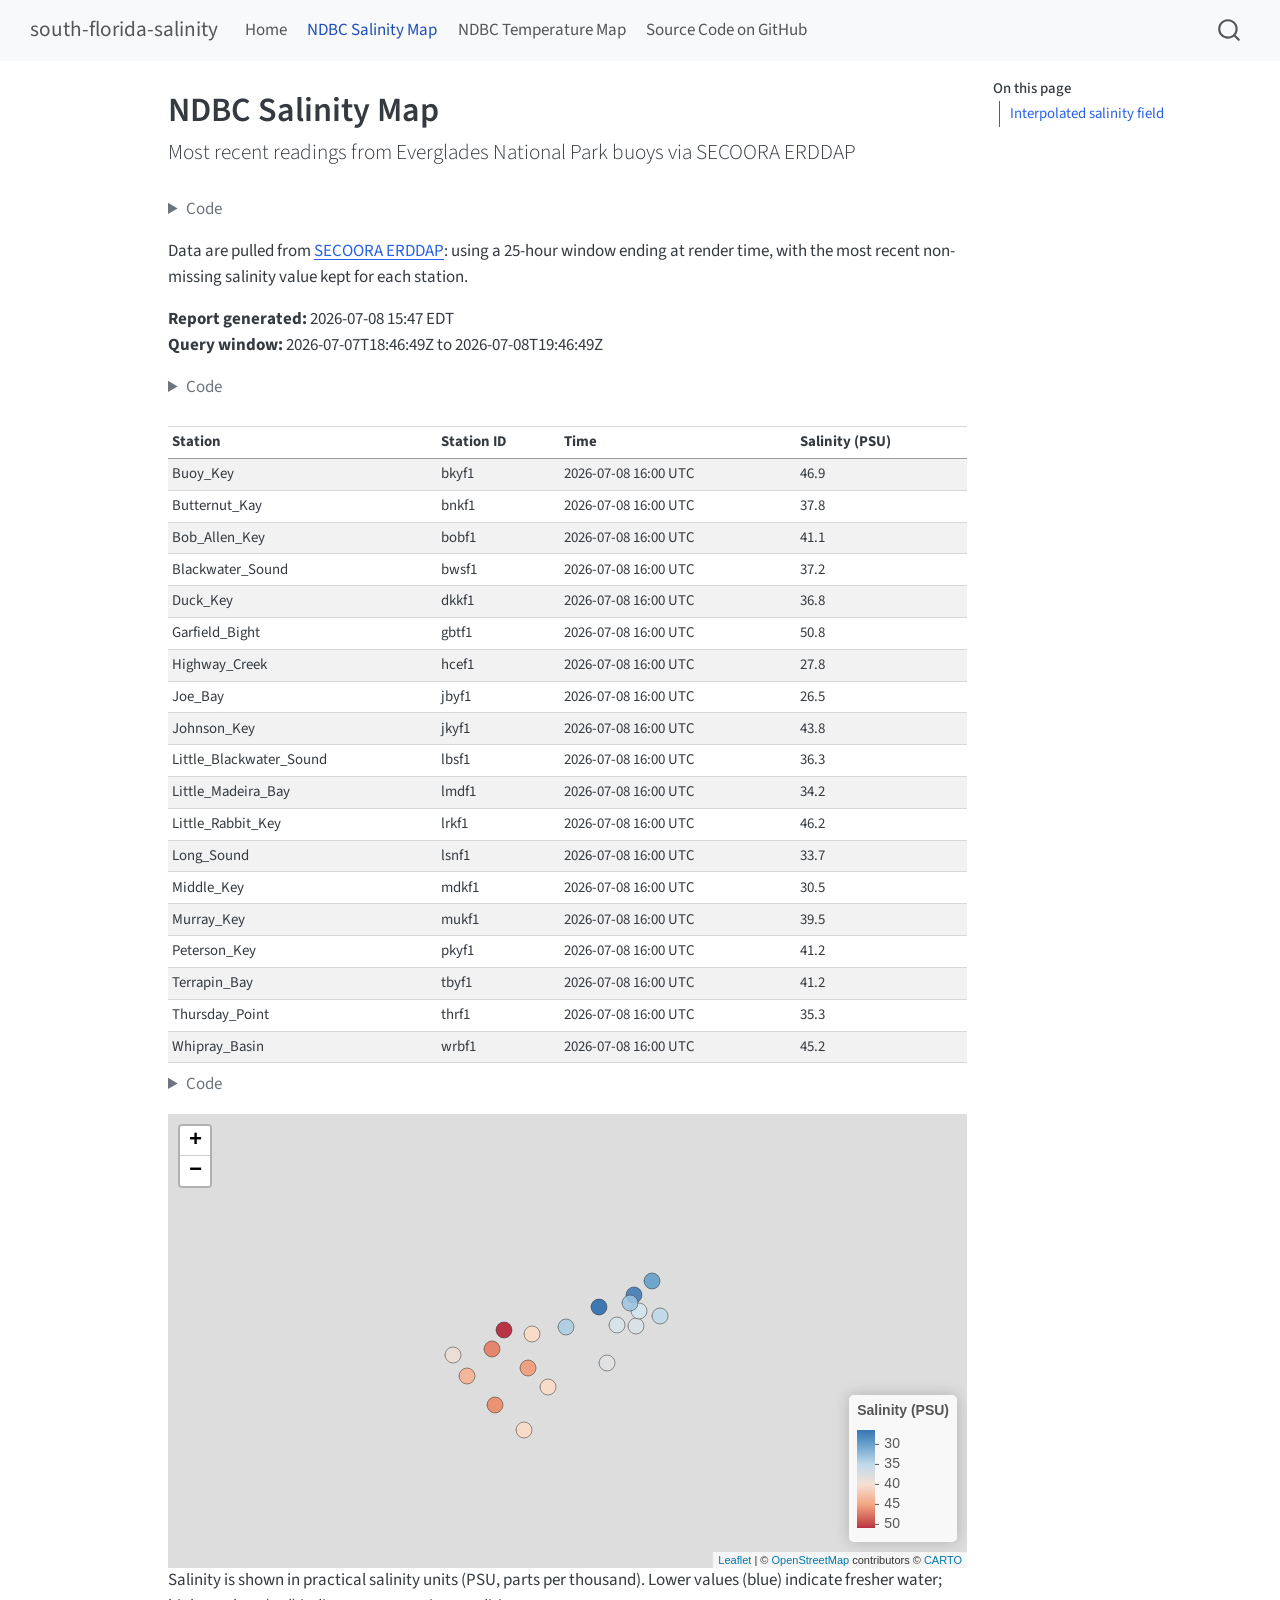
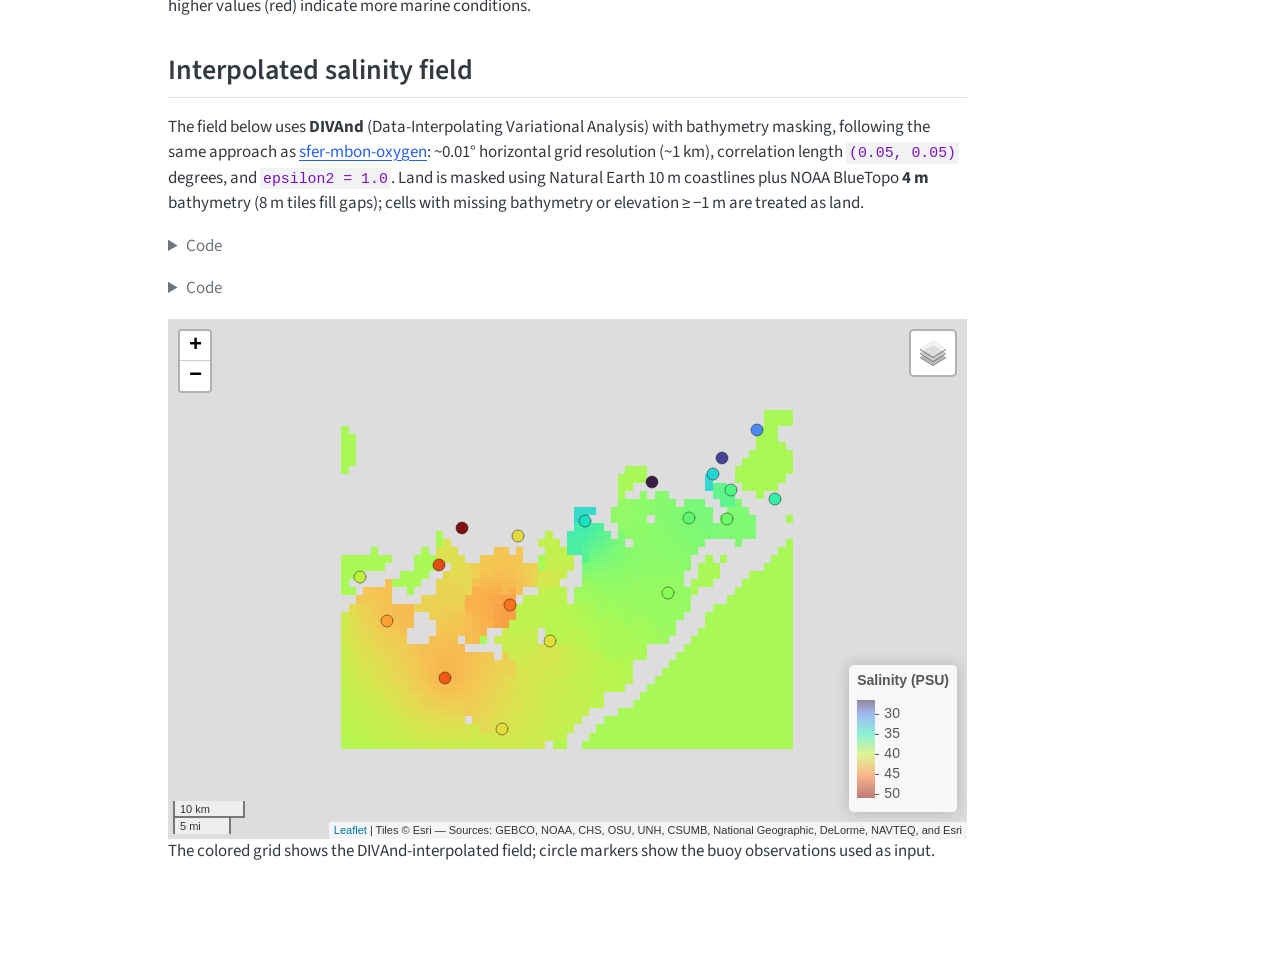
==== commit 3716575e: "Built site for gh-pages" ====
--- a/ndbc_salinity_map.html
+++ b/ndbc_salinity_map.html
@@ -144,6 +144,10 @@
   <li class="nav-item">
     <a class="nav-link active" href="./ndbc_salinity_map.html" aria-current="page"> 
 <span class="menu-text">NDBC Salinity Map</span></a>
+  </li>  
+  <li class="nav-item">
+    <a class="nav-link" href="./ndbc_temperature_map.html"> 
+<span class="menu-text">NDBC Temperature Map</span></a>
   </li>  
   <li class="nav-item">
     <a class="nav-link" href="https://github.com/usf-imars/south-florida-salinity"> 
@@ -282,8 +286,8 @@
 </details>
 </div>
 <p>Data are pulled from <a href="https://erddap.secoora.org/erddap/index.html">SECOORA ERDDAP</a>: using a 25-hour window ending at render time, with the most recent non-missing salinity value kept for each station.</p>
-<p><strong>Report generated:</strong> 2026-07-07 15:30 EDT<br>
-<strong>Query window:</strong> 2026-07-06T18:30:34Z to 2026-07-07T19:30:34Z</p>
+<p><strong>Report generated:</strong> 2026-07-08 15:47 EDT<br>
+<strong>Query window:</strong> 2026-07-07T18:46:49Z to 2026-07-08T19:46:49Z</p>
 <div class="cell">
 <details class="code-fold">
 <summary>Code</summary>
@@ -320,116 +324,116 @@
 <tr class="odd">
 <td style="text-align: left;">Buoy_Key</td>
 <td style="text-align: left;">bkyf1</td>
-<td style="text-align: left;">2026-07-07 16:00 UTC</td>
-<td style="text-align: left;">45.1</td>
+<td style="text-align: left;">2026-07-08 16:00 UTC</td>
+<td style="text-align: left;">46.9</td>
 </tr>
 <tr class="even">
 <td style="text-align: left;">Butternut_Kay</td>
 <td style="text-align: left;">bnkf1</td>
-<td style="text-align: left;">2026-07-07 16:00 UTC</td>
-<td style="text-align: left;">37.6</td>
+<td style="text-align: left;">2026-07-08 16:00 UTC</td>
+<td style="text-align: left;">37.8</td>
 </tr>
 <tr class="odd">
 <td style="text-align: left;">Bob_Allen_Key</td>
 <td style="text-align: left;">bobf1</td>
-<td style="text-align: left;">2026-07-07 16:00 UTC</td>
-<td style="text-align: left;">40.9</td>
+<td style="text-align: left;">2026-07-08 16:00 UTC</td>
+<td style="text-align: left;">41.1</td>
 </tr>
 <tr class="even">
 <td style="text-align: left;">Blackwater_Sound</td>
 <td style="text-align: left;">bwsf1</td>
-<td style="text-align: left;">2026-07-07 16:00 UTC</td>
-<td style="text-align: left;">37.1</td>
+<td style="text-align: left;">2026-07-08 16:00 UTC</td>
+<td style="text-align: left;">37.2</td>
 </tr>
 <tr class="odd">
 <td style="text-align: left;">Duck_Key</td>
 <td style="text-align: left;">dkkf1</td>
-<td style="text-align: left;">2026-07-07 16:00 UTC</td>
-<td style="text-align: left;">36.5</td>
+<td style="text-align: left;">2026-07-08 16:00 UTC</td>
+<td style="text-align: left;">36.8</td>
 </tr>
 <tr class="even">
 <td style="text-align: left;">Garfield_Bight</td>
 <td style="text-align: left;">gbtf1</td>
-<td style="text-align: left;">2026-07-07 16:00 UTC</td>
-<td style="text-align: left;">50.4</td>
+<td style="text-align: left;">2026-07-08 16:00 UTC</td>
+<td style="text-align: left;">50.8</td>
 </tr>
 <tr class="odd">
 <td style="text-align: left;">Highway_Creek</td>
 <td style="text-align: left;">hcef1</td>
-<td style="text-align: left;">2026-07-07 16:00 UTC</td>
-<td style="text-align: left;">27.4</td>
+<td style="text-align: left;">2026-07-08 16:00 UTC</td>
+<td style="text-align: left;">27.8</td>
 </tr>
 <tr class="even">
 <td style="text-align: left;">Joe_Bay</td>
 <td style="text-align: left;">jbyf1</td>
-<td style="text-align: left;">2026-07-07 16:00 UTC</td>
-<td style="text-align: left;">27.4</td>
+<td style="text-align: left;">2026-07-08 16:00 UTC</td>
+<td style="text-align: left;">26.5</td>
 </tr>
 <tr class="odd">
 <td style="text-align: left;">Johnson_Key</td>
 <td style="text-align: left;">jkyf1</td>
-<td style="text-align: left;">2026-07-07 16:00 UTC</td>
-<td style="text-align: left;">43.3</td>
+<td style="text-align: left;">2026-07-08 16:00 UTC</td>
+<td style="text-align: left;">43.8</td>
 </tr>
 <tr class="even">
 <td style="text-align: left;">Little_Blackwater_Sound</td>
 <td style="text-align: left;">lbsf1</td>
-<td style="text-align: left;">2026-07-07 16:00 UTC</td>
-<td style="text-align: left;">36.1</td>
+<td style="text-align: left;">2026-07-08 16:00 UTC</td>
+<td style="text-align: left;">36.3</td>
 </tr>
 <tr class="odd">
 <td style="text-align: left;">Little_Madeira_Bay</td>
 <td style="text-align: left;">lmdf1</td>
-<td style="text-align: left;">2026-07-07 16:00 UTC</td>
-<td style="text-align: left;">33.8</td>
+<td style="text-align: left;">2026-07-08 16:00 UTC</td>
+<td style="text-align: left;">34.2</td>
 </tr>
 <tr class="even">
 <td style="text-align: left;">Little_Rabbit_Key</td>
 <td style="text-align: left;">lrkf1</td>
-<td style="text-align: left;">2026-07-07 16:00 UTC</td>
-<td style="text-align: left;">45.7</td>
+<td style="text-align: left;">2026-07-08 16:00 UTC</td>
+<td style="text-align: left;">46.2</td>
 </tr>
 <tr class="odd">
 <td style="text-align: left;">Long_Sound</td>
 <td style="text-align: left;">lsnf1</td>
-<td style="text-align: left;">2026-07-07 16:00 UTC</td>
-<td style="text-align: left;">33.5</td>
+<td style="text-align: left;">2026-07-08 16:00 UTC</td>
+<td style="text-align: left;">33.7</td>
 </tr>
 <tr class="even">
 <td style="text-align: left;">Middle_Key</td>
 <td style="text-align: left;">mdkf1</td>
-<td style="text-align: left;">2026-07-07 16:00 UTC</td>
-<td style="text-align: left;">31.5</td>
+<td style="text-align: left;">2026-07-08 16:00 UTC</td>
+<td style="text-align: left;">30.5</td>
 </tr>
 <tr class="odd">
 <td style="text-align: left;">Murray_Key</td>
 <td style="text-align: left;">mukf1</td>
-<td style="text-align: left;">2026-07-07 16:00 UTC</td>
-<td style="text-align: left;">39.8</td>
+<td style="text-align: left;">2026-07-08 16:00 UTC</td>
+<td style="text-align: left;">39.5</td>
 </tr>
 <tr class="even">
 <td style="text-align: left;">Peterson_Key</td>
 <td style="text-align: left;">pkyf1</td>
-<td style="text-align: left;">2026-07-07 16:00 UTC</td>
-<td style="text-align: left;">41.4</td>
+<td style="text-align: left;">2026-07-08 16:00 UTC</td>
+<td style="text-align: left;">41.2</td>
 </tr>
 <tr class="odd">
 <td style="text-align: left;">Terrapin_Bay</td>
 <td style="text-align: left;">tbyf1</td>
-<td style="text-align: left;">2026-07-07 16:00 UTC</td>
-<td style="text-align: left;">41.0</td>
+<td style="text-align: left;">2026-07-08 16:00 UTC</td>
+<td style="text-align: left;">41.2</td>
 </tr>
 <tr class="even">
 <td style="text-align: left;">Thursday_Point</td>
 <td style="text-align: left;">thrf1</td>
-<td style="text-align: left;">2026-07-07 16:00 UTC</td>
-<td style="text-align: left;">35.0</td>
+<td style="text-align: left;">2026-07-08 16:00 UTC</td>
+<td style="text-align: left;">35.3</td>
 </tr>
 <tr class="odd">
 <td style="text-align: left;">Whipray_Basin</td>
 <td style="text-align: left;">wrbf1</td>
-<td style="text-align: left;">2026-07-07 16:00 UTC</td>
-<td style="text-align: left;">44.7</td>
+<td style="text-align: left;">2026-07-08 16:00 UTC</td>
+<td style="text-align: left;">45.2</td>
 </tr>
 </tbody>
 </table>
@@ -476,8 +480,8 @@
 <span id="cb3-36"><a href="#cb3-36" aria-hidden="true" tabindex="-1"></a>  )</span></code></pre></div><button title="Copy to Clipboard" class="code-copy-button"><i class="bi"></i></button></div>
 </details>
 <div class="cell-output-display">
-<div class="leaflet html-widget html-fill-item" id="htmlwidget-b9aaabd6c37033c40318" style="width:100%;height:454px;"></div>
-<script type="application/json" data-for="htmlwidget-b9aaabd6c37033c40318">{"x":{"options":{"crs":{"crsClass":"L.CRS.EPSG3857","code":null,"proj4def":null,"projectedBounds":null,"options":{}}},"calls":[{"method":"addProviderTiles","args":["CartoDB.Positron",null,null,{"errorTileUrl":"","noWrap":false,"detectRetina":false}]},{"method":"addCircleMarkers","args":[[25.12111,25.08668,25.02663,25.17834,25.18009,25.16723,25.25416,25.22451,25.05254,25.21434,25.1758,24.98158,25.23516,25.28932,25.10613,24.91806,25.15734,25.20338,25.07209],[-80.83356000000001,-80.51904,-80.68137,-80.43838,-80.49001,-80.8013,-80.44427,-80.54101,-80.90448000000001,-80.43221,-80.63269,-80.8257,-80.4568,-80.39642000000001,-80.94232,-80.74679999999999,-80.72479,-80.37232,-80.73511000000001],8,null,null,{"interactive":true,"className":"","stroke":true,"color":"#333333","weight":1,"opacity":0.5,"fill":true,"fillColor":["#F29670","#DCE3E7","#FBDCC9","#D7E4EB","#D1E5F0","#B2182B","#2267AC","#2166AC","#F9B597","#C7DFED","#95C1DC","#EF8B64","#8DBDDA","#61A2CB","#F1DED3","#FDD7C1","#FCDBC9","#B0D1E5","#F49D79"],"fillOpacity":0.85},null,null,null,null,["Buoy_Key (bky): 45.1 PSU\n2026-07-07 16:00 UTC","Butternut_Kay (bnk): 37.6 PSU\n2026-07-07 16:00 UTC","Bob_Allen_Key (bob): 40.9 PSU\n2026-07-07 16:00 UTC","Blackwater_Sound (bws): 37.1 PSU\n2026-07-07 16:00 UTC","Duck_Key (dkk): 36.5 PSU\n2026-07-07 16:00 UTC","Garfield_Bight (gbt): 50.4 PSU\n2026-07-07 16:00 UTC","Highway_Creek (hce): 27.4 PSU\n2026-07-07 16:00 UTC","Joe_Bay (jby): 27.4 PSU\n2026-07-07 16:00 UTC","Johnson_Key (jky): 43.3 PSU\n2026-07-07 16:00 UTC","Little_Blackwater_Sound (lbs): 36.1 PSU\n2026-07-07 16:00 UTC","Little_Madeira_Bay (lmd): 33.8 PSU\n2026-07-07 16:00 UTC","Little_Rabbit_Key (lrk): 45.7 PSU\n2026-07-07 16:00 UTC","Long_Sound (lsn): 33.5 PSU\n2026-07-07 16:00 UTC","Middle_Key (mdk): 31.5 PSU\n2026-07-07 16:00 UTC","Murray_Key (muk): 39.8 PSU\n2026-07-07 16:00 UTC","Peterson_Key (pky): 41.4 PSU\n2026-07-07 16:00 UTC","Terrapin_Bay (tby): 41.0 PSU\n2026-07-07 16:00 UTC","Thursday_Point (thr): 35.0 PSU\n2026-07-07 16:00 UTC","Whipray_Basin (wrb): 44.7 PSU\n2026-07-07 16:00 UTC"],{"interactive":false,"permanent":false,"direction":"auto","opacity":1,"offset":[0,0],"textsize":"10px","textOnly":false,"className":"","sticky":true},null]},{"method":"addLegend","args":[{"colors":["#2166AC , #4E8CC0 11.510394255886%, #AFD0E5 33.2420603357977%, #F3DED1 54.9737264157094%, #F39772 76.7053924956211%, #B7262F 98.4370585755328%, #B2182B "],"labels":["30","35","40","45","50"],"na_color":null,"na_label":"NA","opacity":0.9,"position":"bottomright","type":"numeric","title":"Salinity (PSU)","extra":{"p_1":0.1151039425588602,"p_n":0.9843705857553275},"layerId":null,"className":"info legend","group":null}]}],"setView":[[25.13918368421053,-80.62729368421053],9,[]],"limits":{"lat":[24.91806,25.28932],"lng":[-80.94232,-80.37232]}},"evals":[],"jsHooks":[]}</script>
+<div class="leaflet html-widget html-fill-item" id="htmlwidget-933e6c01a00cf3f83563" style="width:100%;height:454px;"></div>
+<script type="application/json" data-for="htmlwidget-933e6c01a00cf3f83563">{"x":{"options":{"crs":{"crsClass":"L.CRS.EPSG3857","code":null,"proj4def":null,"projectedBounds":null,"options":{}}},"calls":[{"method":"addProviderTiles","args":["CartoDB.Positron",null,null,{"errorTileUrl":"","noWrap":false,"detectRetina":false}]},{"method":"addCircleMarkers","args":[[25.12111,25.08668,25.02663,25.17834,25.18009,25.16723,25.25416,25.22451,25.05254,25.21434,25.1758,24.98158,25.23516,25.28932,25.10613,24.91806,25.15734,25.20338,25.07209],[-80.83356000000001,-80.51904,-80.68137,-80.43838,-80.49001,-80.8013,-80.44427,-80.54101,-80.90448000000001,-80.43221,-80.63269,-80.8257,-80.4568,-80.39642000000001,-80.94232,-80.74679999999999,-80.72479,-80.37232,-80.73511000000001],8,null,null,{"interactive":true,"className":"","stroke":true,"color":"#333333","weight":1,"opacity":0.5,"fill":true,"fillColor":["#E47757","#E1E2E3","#FDDAC6","#DBE3E8","#D7E4EB","#B2182B","#3977B5","#2166AC","#F8AF8E","#D2E5F0","#A8CCE2","#EC865F","#9CC5DF","#5D9CC9","#F0DED4","#FDD9C4","#FDD9C4","#BDD9E9","#F29671"],"fillOpacity":0.85},null,null,null,null,["Buoy_Key (bky): 46.9 PSU\n2026-07-08 16:00 UTC","Butternut_Kay (bnk): 37.8 PSU\n2026-07-08 16:00 UTC","Bob_Allen_Key (bob): 41.1 PSU\n2026-07-08 16:00 UTC","Blackwater_Sound (bws): 37.2 PSU\n2026-07-08 16:00 UTC","Duck_Key (dkk): 36.8 PSU\n2026-07-08 16:00 UTC","Garfield_Bight (gbt): 50.8 PSU\n2026-07-08 16:00 UTC","Highway_Creek (hce): 27.8 PSU\n2026-07-08 16:00 UTC","Joe_Bay (jby): 26.5 PSU\n2026-07-08 16:00 UTC","Johnson_Key (jky): 43.8 PSU\n2026-07-08 16:00 UTC","Little_Blackwater_Sound (lbs): 36.3 PSU\n2026-07-08 16:00 UTC","Little_Madeira_Bay (lmd): 34.2 PSU\n2026-07-08 16:00 UTC","Little_Rabbit_Key (lrk): 46.2 PSU\n2026-07-08 16:00 UTC","Long_Sound (lsn): 33.7 PSU\n2026-07-08 16:00 UTC","Middle_Key (mdk): 30.5 PSU\n2026-07-08 16:00 UTC","Murray_Key (muk): 39.5 PSU\n2026-07-08 16:00 UTC","Peterson_Key (pky): 41.2 PSU\n2026-07-08 16:00 UTC","Terrapin_Bay (tby): 41.2 PSU\n2026-07-08 16:00 UTC","Thursday_Point (thr): 35.3 PSU\n2026-07-08 16:00 UTC","Whipray_Basin (wrb): 45.2 PSU\n2026-07-08 16:00 UTC"],{"interactive":false,"permanent":false,"direction":"auto","opacity":1,"offset":[0,0],"textsize":"10px","textOnly":false,"className":"","sticky":true},null]},{"method":"addLegend","args":[{"colors":["#2166AC , #5795C5 14.338271645628%, #B8D5E8 34.9374608615405%, #F4DDD0 55.536650077453%, #F39A75 76.1358392933654%, #BC3233 96.7350285092779%, #B2182B "],"labels":["30","35","40","45","50"],"na_color":null,"na_label":"NA","opacity":0.9,"position":"bottomright","type":"numeric","title":"Salinity (PSU)","extra":{"p_1":0.1433827164562803,"p_n":0.9673502850927789},"layerId":null,"className":"info legend","group":null}]}],"setView":[[25.13918368421053,-80.62729368421053],9,[]],"limits":{"lat":[24.91806,25.28932],"lng":[-80.94232,-80.37232]}},"evals":[],"jsHooks":[]}</script>
 </div>
 </div>
 <p>Salinity is shown in practical salinity units (PSU, parts per thousand). Lower values (blue) indicate fresher water; higher values (red) indicate more marine conditions.</p>
@@ -496,8 +500,8 @@
 <span id="cb4-7"><a href="#cb4-7" aria-hidden="true" tabindex="-1"></a>  <span class="fu">write_csv</span>(obs_file)</span>
 <span id="cb4-8"><a href="#cb4-8" aria-hidden="true" tabindex="-1"></a></span>
 <span id="cb4-9"><a href="#cb4-9" aria-hidden="true" tabindex="-1"></a>status <span class="ot">&lt;-</span> <span class="fu">system2</span>(</span>
-<span id="cb4-10"><a href="#cb4-10" aria-hidden="true" tabindex="-1"></a>  <span class="st">"scripts/run_interpolate_salinity.sh"</span>,</span>
-<span id="cb4-11"><a href="#cb4-11" aria-hidden="true" tabindex="-1"></a>  <span class="fu">c</span>(obs_file, field_file),</span>
+<span id="cb4-10"><a href="#cb4-10" aria-hidden="true" tabindex="-1"></a>  <span class="st">"scripts/run_interpolate_field.sh"</span>,</span>
+<span id="cb4-11"><a href="#cb4-11" aria-hidden="true" tabindex="-1"></a>  <span class="fu">c</span>(obs_file, field_file, <span class="st">"ndbc_buoys"</span>),</span>
 <span id="cb4-12"><a href="#cb4-12" aria-hidden="true" tabindex="-1"></a>  <span class="at">stdout =</span> <span class="cn">FALSE</span>,</span>
 <span id="cb4-13"><a href="#cb4-13" aria-hidden="true" tabindex="-1"></a>  <span class="at">stderr =</span> <span class="cn">FALSE</span></span>
 <span id="cb4-14"><a href="#cb4-14" aria-hidden="true" tabindex="-1"></a>)</span>
@@ -506,7 +510,7 @@
 <span id="cb4-17"><a href="#cb4-17" aria-hidden="true" tabindex="-1"></a>}</span>
 <span id="cb4-18"><a href="#cb4-18" aria-hidden="true" tabindex="-1"></a></span>
 <span id="cb4-19"><a href="#cb4-19" aria-hidden="true" tabindex="-1"></a>salinity_field <span class="ot">&lt;-</span> <span class="fu">read_csv</span>(field_file, <span class="at">show_col_types =</span> <span class="cn">FALSE</span>)</span>
-<span id="cb4-20"><a href="#cb4-20" aria-hidden="true" tabindex="-1"></a><span class="fu">source</span>(<span class="st">"R/plot_salinity_field.R"</span>)</span></code></pre></div><button title="Copy to Clipboard" class="code-copy-button"><i class="bi"></i></button></div>
+<span id="cb4-20"><a href="#cb4-20" aria-hidden="true" tabindex="-1"></a><span class="fu">source</span>(<span class="st">"R/plot_ndbc_field.R"</span>)</span></code></pre></div><button title="Copy to Clipboard" class="code-copy-button"><i class="bi"></i></button></div>
 </details>
 </div>
 <div class="cell">
@@ -519,8 +523,8 @@
 <span id="cb5-5"><a href="#cb5-5" aria-hidden="true" tabindex="-1"></a><span class="fu">plot_salinity_field</span>(salinity_field, salinity_data)</span></code></pre></div><button title="Copy to Clipboard" class="code-copy-button"><i class="bi"></i></button></div>
 </details>
 <div class="cell-output-display">
-<div id="htmlwidget-7b49316d36f3989439a0" style="width:100%;height:520px;" class="leaflet html-widget"></div>
-<script type="application/json" data-for="htmlwidget-7b49316d36f3989439a0">{"x":{"options":{"crs":{"crsClass":"L.CRS.EPSG3857","code":null,"proj4def":null,"projectedBounds":null,"options":{}},"preferCanvas":true},"calls":[{"method":"createMapPane","args":["fieldValues",620]},{"method":"addProviderTiles","args":["Esri.OceanBasemap",null,"Ocean",{"errorTileUrl":"","noWrap":false,"detectRetina":false}]},{"method":"addProviderTiles","args":["CartoDB.Positron",null,"Light",{"errorTileUrl":"","noWrap":false,"detectRetina":false}]},{"method":"addProviderTiles","args":["OpenStreetMap",null,"OpenStreetMap",{"errorTileUrl":"","noWrap":false,"detectRetina":false}]},{"method":"addRasterImage","args":["[data-uri]",[[25.31433536585364,-80.96731999999999],[24.89304463414662,-80.34732000000055]],null,"Interpolated field",{"tileSize":256,"zIndex":1,"minZoom":0,"opacity":0.85}]},{"method":"addRectangles","args":[[24.89304463414634,24.89304463414634,24.89304463414634,24.89304463414634,24.89304463414634,24.89304463414634,24.89304463414634,24.89304463414634,24.89304463414634,24.89304463414634,24.89304463414634,24.89304463414634,24.89304463414634,24.89304463414634,24.89304463414634,24.89304463414634,24.89304463414634,24.89304463414634,24.89304463414634,24.89304463414634,24.89304463414634,24.89304463414634,24.89304463414634,24.89304463414634,24.89304463414634,24.89304463414634,24.89304463414634,24.89304463414634,24.89304463414634,24.89304463414634,24.89304463414634,24.89304463414634,24.89304463414634,24.89304463414634,24.89304463414634,24.89304463414634,24.89304463414634,24.89304463414634,24.89304463414634,24.89304463414634,24.89304463414634,24.89304463414634,24.89304463414634,24.89304463414634,24.89304463414634,24.89304463414634,24.89304463414634,24.89304463414634,24.89304463414634,24.89304463414634,24.89304463414634,24.89304463414634,24.89304463414634,24.89304463414634,24.89304463414634,24.89304463414634,24.90307536585366,24.90307536585366,24.90307536585366,24.90307536585366,24.90307536585366,24.90307536585366,24.90307536585366,24.90307536585366,24.90307536585366,24.90307536585366,24.90307536585366,24.90307536585366,24.90307536585366,24.90307536585366,24.90307536585366,24.90307536585366,24.90307536585366,24.90307536585366,24.90307536585366,24.90307536585366,24.90307536585366,24.90307536585366,24.90307536585366,24.90307536585366,24.90307536585366,24.90307536585366,24.90307536585366,24.90307536585366,24.90307536585366,24.90307536585366,24.90307536585366,24.90307536585366,24.90307536585366,24.90307536585366,24.90307536585366,24.90307536585366,24.90307536585366,24.90307536585366,24.90307536585366,24.90307536585366,24.90307536585366,24.90307536585366,24.90307536585366,24.90307536585366,24.90307536585366,24.90307536585366,24.90307536585366,24.90307536585366,24.90307536585366,24.90307536585366,24.90307536585366,24.90307536585366,24.90307536585366,24.90307536585366,24.90307536585366,24.90307536585366,24.90307536585366,24.91310609756098,24.91310609756098,24.91310609756098,24.91310609756098,24.91310609756098,24.91310609756098,24.91310609756098,24.91310609756098,24.91310609756098,24.91310609756098,24.91310609756098,24.91310609756098,24.91310609756098,24.91310609756098,24.91310609756098,24.91310609756098,24.91310609756098,24.91310609756098,24.91310609756098,24.91310609756098,24.91310609756098,24.91310609756098,24.91310609756098,24.91310609756098,24.91310609756098,24.91310609756098,24.91310609756098,24.91310609756098,24.91310609756098,24.91310609756098,24.91310609756098,24.91310609756098,24.91310609756098,24.91310609756098,24.91310609756098,24.91310609756098,24.91310609756098,24.91310609756098,24.91310609756098,24.91310609756098,24.91310609756098,24.91310609756098,24.91310609756098,24.91310609756098,24.91310609756098,24.91310609756098,24.91310609756098,24.91310609756098,24.91310609756098,24.91310609756098,24.91310609756098,24.91310609756098,24.91310609756098,24.91310609756098,24.91310609756098,24.91310609756098,24.91310609756098,24.92313682926829,24.92313682926829,24.92313682926829,24.92313682926829,24.92313682926829,24.92313682926829,24.92313682926829,24.92313682926829,24.92313682926829,24.92313682926829,24.92313682926829,24.92313682926829,24.92313682926829,24.92313682926829,24.92313682926829,24.92313682926829,24.92313682926829,24.92313682926829,24.92313682926829,24.92313682926829,24.92313682926829,24.92313682926829,24.92313682926829,24.92313682926829,24.92313682926829,24.92313682926829,24.92313682926829,24.92313682926829,24.92313682926829,24.92313682926829,24.92313682926829,24.92313682926829,24.92313682926829,24.92313682926829,24.92313682926829,24.92313682926829,24.92313682926829,24.92313682926829,24.92313682926829,24.92313682926829,24.92313682926829,24.92313682926829,24.92313682926829,24.92313682926829,24.92313682926829,24.92313682926829,24.92313682926829,24.92313682926829,24.92313682926829,24.92313682926829,24.92313682926829,24.92313682926829,24.92313682926829,24.92313682926829,24.92313682926829,24.93316756097561,24.93316756097561,24.93316756097561,24.93316756097561,24.93316756097561,24.93316756097561,24.93316756097561,24.93316756097561,24.93316756097561,24.93316756097561,24.93316756097561,24.93316756097561,24.93316756097561,24.93316756097561,24.93316756097561,24.93316756097561,24.93316756097561,24.93316756097561,24.93316756097561,24.93316756097561,24.93316756097561,24.93316756097561,24.93316756097561,24.93316756097561,24.93316756097561,24.93316756097561,24.93316756097561,24.93316756097561,24.93316756097561,24.93316756097561,24.93316756097561,24.93316756097561,24.93316756097561,24.93316756097561,24.93316756097561,24.93316756097561,24.93316756097561,24.93316756097561,24.93316756097561,24.93316756097561,24.93316756097561,24.93316756097561,24.93316756097561,24.93316756097561,24.93316756097561,24.93316756097561,24.93316756097561,24.93316756097561,24.93316756097561,24.93316756097561,24.93316756097561,24.93316756097561,24.93316756097561,24.93316756097561,24.93316756097561,24.94319829268293,24.94319829268293,24.94319829268293,24.94319829268293,24.94319829268293,24.94319829268293,24.94319829268293,24.94319829268293,24.94319829268293,24.94319829268293,24.94319829268293,24.94319829268293,24.94319829268293,24.94319829268293,24.94319829268293,24.94319829268293,24.94319829268293,24.94319829268293,24.94319829268293,24.94319829268293,24.94319829268293,24.94319829268293,24.94319829268293,24.94319829268293,24.94319829268293,24.94319829268293,24.94319829268293,24.94319829268293,24.94319829268293,24.94319829268293,24.94319829268293,24.94319829268293,24.94319829268293,24.94319829268293,24.94319829268293,24.94319829268293,24.94319829268293,24.94319829268293,24.94319829268293,24.94319829268293,24.94319829268293,24.94319829268293,24.94319829268293,24.94319829268293,24.94319829268293,24.94319829268293,24.94319829268293,24.94319829268293,24.94319829268293,24.94319829268293,24.94319829268293,24.94319829268293,24.94319829268293,24.94319829268293,24.94319829268293,24.94319829268293,24.95322902439024,24.95322902439024,24.95322902439024,24.95322902439024,24.95322902439024,24.95322902439024,24.95322902439024,24.95322902439024,24.95322902439024,24.95322902439024,24.95322902439024,24.95322902439024,24.95322902439024,24.95322902439024,24.95322902439024,24.95322902439024,24.95322902439024,24.95322902439024,24.95322902439024,24.95322902439024,24.95322902439024,24.95322902439024,24.95322902439024,24.95322902439024,24.95322902439024,24.95322902439024,24.95322902439024,24.95322902439024,24.95322902439024,24.95322902439024,24.95322902439024,24.95322902439024,24.95322902439024,24.95322902439024,24.95322902439024,24.95322902439024,24.95322902439024,24.95322902439024,24.95322902439024,24.95322902439024,24.95322902439024,24.95322902439024,24.95322902439024,24.95322902439024,24.95322902439024,24.95322902439024,24.95322902439024,24.95322902439024,24.95322902439024,24.95322902439024,24.95322902439024,24.95322902439024,24.95322902439024,24.95322902439024,24.95322902439024,24.96325975609756,24.96325975609756,24.96325975609756,24.96325975609756,24.96325975609756,24.96325975609756,24.96325975609756,24.96325975609756,24.96325975609756,24.96325975609756,24.96325975609756,24.96325975609756,24.96325975609756,24.96325975609756,24.96325975609756,24.96325975609756,24.96325975609756,24.96325975609756,24.96325975609756,24.96325975609756,24.96325975609756,24.96325975609756,24.96325975609756,24.96325975609756,24.96325975609756,24.96325975609756,24.96325975609756,24.96325975609756,24.96325975609756,24.96325975609756,24.96325975609756,24.96325975609756,24.96325975609756,24.96325975609756,24.96325975609756,24.96325975609756,24.96325975609756,24.96325975609756,24.96325975609756,24.96325975609756,24.96325975609756,24.96325975609756,24.96325975609756,24.96325975609756,24.96325975609756,24.96325975609756,24.96325975609756,24.96325975609756,24.96325975609756,24.96325975609756,24.96325975609756,24.96325975609756,24.96325975609756,24.96325975609756,24.96325975609756,24.96325975609756,24.96325975609756,24.97329048780488,24.97329048780488,24.97329048780488,24.97329048780488,24.97329048780488,24.97329048780488,24.97329048780488,24.97329048780488,24.97329048780488,24.97329048780488,24.97329048780488,24.97329048780488,24.97329048780488,24.97329048780488,24.97329048780488,24.97329048780488,24.97329048780488,24.97329048780488,24.97329048780488,24.97329048780488,24.97329048780488,24.97329048780488,24.97329048780488,24.97329048780488,24.97329048780488,24.97329048780488,24.97329048780488,24.97329048780488,24.97329048780488,24.97329048780488,24.97329048780488,24.97329048780488,24.97329048780488,24.97329048780488,24.97329048780488,24.97329048780488,24.97329048780488,24.97329048780488,24.97329048780488,24.97329048780488,24.97329048780488,24.97329048780488,24.97329048780488,24.97329048780488,24.97329048780488,24.97329048780488,24.97329048780488,24.97329048780488,24.97329048780488,24.97329048780488,24.97329048780488,24.97329048780488,24.97329048780488,24.97329048780488,24.97329048780488,24.97329048780488,24.97329048780488,24.97329048780488,24.97329048780488,24.9833212195122,24.9833212195122,24.9833212195122,24.9833212195122,24.9833212195122,24.9833212195122,24.9833212195122,24.9833212195122,24.9833212195122,24.9833212195122,24.9833212195122,24.9833212195122,24.9833212195122,24.9833212195122,24.9833212195122,24.9833212195122,24.9833212195122,24.9833212195122,24.9833212195122,24.9833212195122,24.9833212195122,24.9833212195122,24.9833212195122,24.9833212195122,24.9833212195122,24.9833212195122,24.9833212195122,24.9833212195122,24.9833212195122,24.9833212195122,24.9833212195122,24.9833212195122,24.9833212195122,24.9833212195122,24.9833212195122,24.9833212195122,24.9833212195122,24.9833212195122,24.9833212195122,24.9833212195122,24.9833212195122,24.9833212195122,24.9833212195122,24.9833212195122,24.9833212195122,24.9833212195122,24.9833212195122,24.9833212195122,24.9833212195122,24.9833212195122,24.9833212195122,24.9833212195122,24.9833212195122,24.9833212195122,24.99335195121951,24.99335195121951,24.99335195121951,24.99335195121951,24.99335195121951,24.99335195121951,24.99335195121951,24.99335195121951,24.99335195121951,24.99335195121951,24.99335195121951,24.99335195121951,24.99335195121951,24.99335195121951,24.99335195121951,24.99335195121951,24.99335195121951,24.99335195121951,24.99335195121951,24.99335195121951,24.99335195121951,24.99335195121951,24.99335195121951,24.99335195121951,24.99335195121951,24.99335195121951,24.99335195121951,24.99335195121951,24.99335195121951,24.99335195121951,24.99335195121951,24.99335195121951,24.99335195121951,24.99335195121951,24.99335195121951,24.99335195121951,24.99335195121951,24.99335195121951,24.99335195121951,24.99335195121951,24.99335195121951,24.99335195121951,24.99335195121951,24.99335195121951,24.99335195121951,24.99335195121951,24.99335195121951,24.99335195121951,24.99335195121951,24.99335195121951,24.99335195121951,24.99335195121951,25.00338268292683,25.00338268292683,25.00338268292683,25.00338268292683,25.00338268292683,25.00338268292683,25.00338268292683,25.00338268292683,25.00338268292683,25.00338268292683,25.00338268292683,25.00338268292683,25.00338268292683,25.00338268292683,25.00338268292683,25.00338268292683,25.00338268292683,25.00338268292683,25.00338268292683,25.00338268292683,25.00338268292683,25.00338268292683,25.00338268292683,25.00338268292683,25.00338268292683,25.00338268292683,25.00338268292683,25.00338268292683,25.00338268292683,25.00338268292683,25.00338268292683,25.00338268292683,25.00338268292683,25.00338268292683,25.00338268292683,25.00338268292683,25.00338268292683,25.00338268292683,25.00338268292683,25.00338268292683,25.00338268292683,25.00338268292683,25.00338268292683,25.00338268292683,25.00338268292683,25.00338268292683,25.00338268292683,25.00338268292683,25.00338268292683,25.00338268292683,25.00338268292683,25.00338268292683,25.01341341463415,25.01341341463415,25.01341341463415,25.01341341463415,25.01341341463415,25.01341341463415,25.01341341463415,25.01341341463415,25.01341341463415,25.01341341463415,25.01341341463415,25.01341341463415,25.01341341463415,25.01341341463415,25.01341341463415,25.01341341463415,25.01341341463415,25.01341341463415,25.01341341463415,25.01341341463415,25.01341341463415,25.01341341463415,25.01341341463415,25.01341341463415,25.01341341463415,25.01341341463415,25.01341341463415,25.01341341463415,25.01341341463415,25.01341341463415,25.01341341463415,25.01341341463415,25.01341341463415,25.01341341463415,25.01341341463415,25.01341341463415,25.01341341463415,25.01341341463415,25.01341341463415,25.01341341463415,25.01341341463415,25.01341341463415,25.01341341463415,25.01341341463415,25.01341341463415,25.01341341463415,25.01341341463415,25.01341341463415,25.02344414634146,25.02344414634146,25.02344414634146,25.02344414634146,25.02344414634146,25.02344414634146,25.02344414634146,25.02344414634146,25.02344414634146,25.02344414634146,25.02344414634146,25.02344414634146,25.02344414634146,25.02344414634146,25.02344414634146,25.02344414634146,25.02344414634146,25.02344414634146,25.02344414634146,25.02344414634146,25.02344414634146,25.02344414634146,25.02344414634146,25.02344414634146,25.02344414634146,25.02344414634146,25.02344414634146,25.02344414634146,25.02344414634146,25.02344414634146,25.02344414634146,25.02344414634146,25.02344414634146,25.02344414634146,25.02344414634146,25.02344414634146,25.02344414634146,25.02344414634146,25.02344414634146,25.02344414634146,25.02344414634146,25.02344414634146,25.02344414634146,25.02344414634146,25.03347487804878,25.03347487804878,25.03347487804878,25.03347487804878,25.03347487804878,25.03347487804878,25.03347487804878,25.03347487804878,25.03347487804878,25.03347487804878,25.03347487804878,25.03347487804878,25.03347487804878,25.03347487804878,25.03347487804878,25.03347487804878,25.03347487804878,25.03347487804878,25.03347487804878,25.03347487804878,25.03347487804878,25.03347487804878,25.03347487804878,25.03347487804878,25.03347487804878,25.03347487804878,25.03347487804878,25.03347487804878,25.03347487804878,25.03347487804878,25.03347487804878,25.03347487804878,25.03347487804878,25.03347487804878,25.03347487804878,25.03347487804878,25.03347487804878,25.03347487804878,25.03347487804878,25.03347487804878,25.03347487804878,25.03347487804878,25.03347487804878,25.03347487804878,25.03347487804878,25.0435056097561,25.0435056097561,25.0435056097561,25.0435056097561,25.0435056097561,25.0435056097561,25.0435056097561,25.0435056097561,25.0435056097561,25.0435056097561,25.0435056097561,25.0435056097561,25.0435056097561,25.0435056097561,25.0435056097561,25.0435056097561,25.0435056097561,25.0435056097561,25.0435056097561,25.0435056097561,25.0435056097561,25.0435056097561,25.0435056097561,25.0435056097561,25.0435056097561,25.0435056097561,25.0435056097561,25.0435056097561,25.0435056097561,25.0435056097561,25.0435056097561,25.0435056097561,25.0435056097561,25.0435056097561,25.0435056097561,25.0435056097561,25.0435056097561,25.0435056097561,25.0435056097561,25.0435056097561,25.0435056097561,25.0435056097561,25.0435056097561,25.0435056097561,25.0435056097561,25.05353634146341,25.05353634146341,25.05353634146341,25.05353634146341,25.05353634146341,25.05353634146341,25.05353634146341,25.05353634146341,25.05353634146341,25.05353634146341,25.05353634146341,25.05353634146341,25.05353634146341,25.05353634146341,25.05353634146341,25.05353634146341,25.05353634146341,25.05353634146341,25.05353634146341,25.05353634146341,25.05353634146341,25.05353634146341,25.05353634146341,25.05353634146341,25.05353634146341,25.05353634146341,25.05353634146341,25.05353634146341,25.05353634146341,25.05353634146341,25.05353634146341,25.05353634146341,25.05353634146341,25.05353634146341,25.05353634146341,25.05353634146341,25.05353634146341,25.05353634146341,25.05353634146341,25.05353634146341,25.05353634146341,25.05353634146341,25.05353634146341,25.05353634146341,25.05353634146341,25.05353634146341,25.05353634146341,25.05353634146341,25.05353634146341,25.05353634146341,25.05353634146341,25.06356707317073,25.06356707317073,25.06356707317073,25.06356707317073,25.06356707317073,25.06356707317073,25.06356707317073,25.06356707317073,25.06356707317073,25.06356707317073,25.06356707317073,25.06356707317073,25.06356707317073,25.06356707317073,25.06356707317073,25.06356707317073,25.06356707317073,25.06356707317073,25.06356707317073,25.06356707317073,25.06356707317073,25.06356707317073,25.06356707317073,25.06356707317073,25.06356707317073,25.06356707317073,25.06356707317073,25.06356707317073,25.06356707317073,25.06356707317073,25.06356707317073,25.06356707317073,25.06356707317073,25.06356707317073,25.06356707317073,25.06356707317073,25.06356707317073,25.06356707317073,25.06356707317073,25.06356707317073,25.06356707317073,25.06356707317073,25.06356707317073,25.06356707317073,25.06356707317073,25.06356707317073,25.06356707317073,25.06356707317073,25.06356707317073,25.06356707317073,25.06356707317073,25.06356707317073,25.06356707317073,25.06356707317073,25.07359780487805,25.07359780487805,25.07359780487805,25.07359780487805,25.07359780487805,25.07359780487805,25.07359780487805,25.07359780487805,25.07359780487805,25.07359780487805,25.07359780487805,25.07359780487805,25.07359780487805,25.07359780487805,25.07359780487805,25.07359780487805,25.07359780487805,25.07359780487805,25.07359780487805,25.07359780487805,25.07359780487805,25.07359780487805,25.07359780487805,25.07359780487805,25.07359780487805,25.07359780487805,25.07359780487805,25.07359780487805,25.07359780487805,25.07359780487805,25.07359780487805,25.07359780487805,25.07359780487805,25.07359780487805,25.07359780487805,25.07359780487805,25.07359780487805,25.07359780487805,25.07359780487805,25.07359780487805,25.07359780487805,25.07359780487805,25.07359780487805,25.07359780487805,25.07359780487805,25.07359780487805,25.08362853658537,25.08362853658537,25.08362853658537,25.08362853658537,25.08362853658537,25.08362853658537,25.08362853658537,25.08362853658537,25.08362853658537,25.08362853658537,25.08362853658537,25.08362853658537,25.08362853658537,25.08362853658537,25.08362853658537,25.08362853658537,25.08362853658537,25.08362853658537,25.08362853658537,25.08362853658537,25.08362853658537,25.08362853658537,25.08362853658537,25.08362853658537,25.08362853658537,25.08362853658537,25.08362853658537,25.08362853658537,25.08362853658537,25.08362853658537,25.08362853658537,25.08362853658537,25.08362853658537,25.08362853658537,25.08362853658537,25.08362853658537,25.08362853658537,25.08362853658537,25.08362853658537,25.08362853658537,25.08362853658537,25.09365926829268,25.09365926829268,25.09365926829268,25.09365926829268,25.09365926829268,25.09365926829268,25.09365926829268,25.09365926829268,25.09365926829268,25.09365926829268,25.09365926829268,25.09365926829268,25.09365926829268,25.09365926829268,25.09365926829268,25.09365926829268,25.09365926829268,25.09365926829268,25.09365926829268,25.09365926829268,25.09365926829268,25.09365926829268,25.09365926829268,25.09365926829268,25.09365926829268,25.09365926829268,25.09365926829268,25.09365926829268,25.09365926829268,25.09365926829268,25.09365926829268,25.09365926829268,25.09365926829268,25.09365926829268,25.09365926829268,25.09365926829268,25.09365926829268,25.09365926829268,25.09365926829268,25.10369,25.10369,25.10369,25.10369,25.10369,25.10369,25.10369,25.10369,25.10369,25.10369,25.10369,25.10369,25.10369,25.10369,25.10369,25.10369,25.10369,25.10369,25.10369,25.10369,25.10369,25.10369,25.10369,25.10369,25.10369,25.10369,25.10369,25.10369,25.10369,25.10369,25.10369,25.10369,25.10369,25.10369,25.10369,25.10369,25.10369,25.11372073170732,25.11372073170732,25.11372073170732,25.11372073170732,25.11372073170732,25.11372073170732,25.11372073170732,25.11372073170732,25.11372073170732,25.11372073170732,25.11372073170732,25.11372073170732,25.11372073170732,25.11372073170732,25.11372073170732,25.11372073170732,25.11372073170732,25.11372073170732,25.11372073170732,25.11372073170732,25.11372073170732,25.11372073170732,25.11372073170732,25.11372073170732,25.11372073170732,25.11372073170732,25.11372073170732,25.11372073170732,25.11372073170732,25.11372073170732,25.11372073170732,25.11372073170732,25.11372073170732,25.11372073170732,25.11372073170732,25.11372073170732,25.11372073170732,25.11372073170732,25.11372073170732,25.11372073170732,25.11372073170732,25.11372073170732,25.12375146341464,25.12375146341464,25.12375146341464,25.12375146341464,25.12375146341464,25.12375146341464,25.12375146341464,25.12375146341464,25.12375146341464,25.12375146341464,25.12375146341464,25.12375146341464,25.12375146341464,25.12375146341464,25.12375146341464,25.12375146341464,25.12375146341464,25.12375146341464,25.12375146341464,25.12375146341464,25.12375146341464,25.12375146341464,25.12375146341464,25.12375146341464,25.12375146341464,25.12375146341464,25.12375146341464,25.12375146341464,25.12375146341464,25.12375146341464,25.12375146341464,25.12375146341464,25.12375146341464,25.12375146341464,25.12375146341464,25.12375146341464,25.12375146341464,25.12375146341464,25.12375146341464,25.12375146341464,25.13378219512195,25.13378219512195,25.13378219512195,25.13378219512195,25.13378219512195,25.13378219512195,25.13378219512195,25.13378219512195,25.13378219512195,25.13378219512195,25.13378219512195,25.13378219512195,25.13378219512195,25.13378219512195,25.13378219512195,25.13378219512195,25.13378219512195,25.13378219512195,25.13378219512195,25.13378219512195,25.13378219512195,25.13378219512195,25.13378219512195,25.13378219512195,25.13378219512195,25.13378219512195,25.14381292682927,25.14381292682927,25.14381292682927,25.14381292682927,25.14381292682927,25.14381292682927,25.14381292682927,25.14381292682927,25.14381292682927,25.14381292682927,25.14381292682927,25.14381292682927,25.14381292682927,25.14381292682927,25.14381292682927,25.14381292682927,25.14381292682927,25.14381292682927,25.14381292682927,25.14381292682927,25.14381292682927,25.14381292682927,25.15384365853658,25.15384365853658,25.15384365853658,25.15384365853658,25.15384365853658,25.15384365853658,25.15384365853658,25.15384365853658,25.15384365853658,25.15384365853658,25.15384365853658,25.15384365853658,25.15384365853658,25.15384365853658,25.15384365853658,25.15384365853658,25.15384365853658,25.15384365853658,25.15384365853658,25.15384365853658,25.15384365853658,25.1638743902439,25.1638743902439,25.1638743902439,25.1638743902439,25.1638743902439,25.1638743902439,25.1638743902439,25.1638743902439,25.1638743902439,25.1638743902439,25.1638743902439,25.1638743902439,25.1638743902439,25.1638743902439,25.1638743902439,25.1638743902439,25.1638743902439,25.1638743902439,25.1638743902439,25.1638743902439,25.1638743902439,25.17390512195122,25.17390512195122,25.17390512195122,25.17390512195122,25.17390512195122,25.17390512195122,25.17390512195122,25.17390512195122,25.17390512195122,25.17390512195122,25.17390512195122,25.17390512195122,25.17390512195122,25.17390512195122,25.17390512195122,25.17390512195122,25.17390512195122,25.18393585365854,25.18393585365854,25.18393585365854,25.18393585365854,25.18393585365854,25.18393585365854,25.18393585365854,25.18393585365854,25.18393585365854,25.18393585365854,25.18393585365854,25.18393585365854,25.18393585365854,25.18393585365854,25.18393585365854,25.18393585365854,25.18393585365854,25.18393585365854,25.19396658536585,25.19396658536585,25.19396658536585,25.19396658536585,25.19396658536585,25.19396658536585,25.19396658536585,25.19396658536585,25.19396658536585,25.19396658536585,25.19396658536585,25.20399731707317,25.20399731707317,25.20399731707317,25.20399731707317,25.20399731707317,25.20399731707317,25.21402804878049,25.21402804878049,25.21402804878049,25.21402804878049,25.21402804878049,25.21402804878049,25.21402804878049,25.22405878048781,25.22405878048781,25.22405878048781,25.22405878048781,25.22405878048781,25.22405878048781,25.22405878048781,25.22405878048781,25.23408951219512,25.23408951219512,25.23408951219512,25.23408951219512,25.23408951219512,25.23408951219512,25.23408951219512,25.23408951219512,25.24412024390244,25.24412024390244,25.24412024390244,25.24412024390244,25.24412024390244,25.24412024390244,25.24412024390244,25.24412024390244,25.24412024390244,25.25415097560976,25.25415097560976,25.25415097560976,25.25415097560976,25.25415097560976,25.25415097560976,25.25415097560976,25.25415097560976,25.26418170731707,25.26418170731707,25.26418170731707,25.26418170731707,25.26418170731707,25.26418170731707,25.27421243902439,25.27421243902439,25.27421243902439,25.27421243902439,25.27421243902439,25.28424317073171,25.28424317073171,25.29427390243902,25.29427390243902,25.30430463414634,25.30430463414634,25.30430463414634],[-80.96732,-80.95731999999998,-80.94731999999999,-80.93732,-80.92732000000001,-80.91731999999999,-80.90732,-80.89732000000001,-80.88731999999999,-80.87732,-80.86732000000001,-80.85731999999999,-80.84732,-80.83732000000001,-80.82731999999999,-80.81732,-80.80732,-80.79731999999998,-80.78731999999999,-80.77732,-80.76732000000001,-80.75731999999999,-80.74732,-80.73732000000001,-80.71732,-80.67732000000001,-80.66731999999999,-80.63731999999999,-80.62732,-80.61732000000001,-80.60732000000002,-80.59732,-80.58732000000001,-80.57732000000001,-80.56732,-80.55732,-80.54732000000001,-80.53731999999999,-80.52732,-80.51732000000001,-80.50731999999999,-80.49732,-80.48732000000001,-80.47731999999999,-80.46732,-80.45732000000001,-80.44732000000002,-80.43732,-80.42732000000001,-80.41732000000002,-80.40732,-80.39732000000001,-80.38732000000002,-80.37732,-80.36732000000001,-80.35732000000002,-80.96732,-80.95731999999998,-80.94731999999999,-80.93732,-80.92732000000001,-80.91731999999999,-80.90732,-80.89732000000001,-80.88731999999999,-80.87732,-80.86732000000001,-80.85731999999999,-80.84732,-80.83732000000001,-80.82731999999999,-80.81732,-80.80732,-80.79731999999998,-80.78731999999999,-80.77732,-80.76732000000001,-80.75731999999999,-80.74732,-80.73732000000001,-80.72731999999999,-80.71732,-80.70732000000001,-80.69731999999999,-80.66731999999999,-80.62732,-80.61732000000001,-80.60732000000002,-80.59732,-80.58732000000001,-80.57732000000001,-80.56732,-80.55732,-80.54732000000001,-80.53731999999999,-80.52732,-80.51732000000001,-80.50731999999999,-80.49732,-80.48732000000001,-80.47731999999999,-80.46732,-80.45732000000001,-80.44732000000002,-80.43732,-80.42732000000001,-80.41732000000002,-80.40732,-80.39732000000001,-80.38732000000002,-80.37732,-80.36732000000001,-80.35732000000002,-80.96732,-80.95731999999998,-80.94731999999999,-80.93732,-80.92732000000001,-80.91731999999999,-80.90732,-80.89732000000001,-80.88731999999999,-80.87732,-80.86732000000001,-80.85731999999999,-80.84732,-80.83732000000001,-80.82731999999999,-80.81732,-80.80732,-80.79731999999998,-80.78731999999999,-80.75731999999999,-80.74732,-80.73732000000001,-80.72731999999999,-80.71732,-80.70732000000001,-80.69731999999999,-80.68732,-80.67732000000001,-80.66731999999999,-80.65732,-80.61732000000001,-80.60732000000002,-80.59732,-80.58732000000001,-80.57732000000001,-80.56732,-80.55732,-80.54732000000001,-80.53731999999999,-80.52732,-80.51732000000001,-80.50731999999999,-80.49732,-80.48732000000001,-80.47731999999999,-80.46732,-80.45732000000001,-80.44732000000002,-80.43732,-80.42732000000001,-80.41732000000002,-80.40732,-80.39732000000001,-80.38732000000002,-80.37732,-80.36732000000001,-80.35732000000002,-80.96732,-80.95731999999998,-80.94731999999999,-80.93732,-80.92732000000001,-80.91731999999999,-80.90732,-80.89732000000001,-80.88731999999999,-80.87732,-80.86732000000001,-80.85731999999999,-80.84732,-80.83732000000001,-80.82731999999999,-80.81732,-80.80732,-80.77732,-80.76732000000001,-80.75731999999999,-80.74732,-80.73732000000001,-80.72731999999999,-80.71732,-80.70732000000001,-80.69731999999999,-80.68732,-80.67732000000001,-80.64732000000001,-80.60732000000002,-80.59732,-80.58732000000001,-80.57732000000001,-80.56732,-80.55732,-80.54732000000001,-80.53731999999999,-80.52732,-80.51732000000001,-80.50731999999999,-80.49732,-80.48732000000001,-80.47731999999999,-80.46732,-80.45732000000001,-80.44732000000002,-80.43732,-80.42732000000001,-80.41732000000002,-80.40732,-80.39732000000001,-80.38732000000002,-80.37732,-80.36732000000001,-80.35732000000002,-80.96732,-80.95731999999998,-80.94731999999999,-80.93732,-80.92732000000001,-80.91731999999999,-80.90732,-80.89732000000001,-80.88731999999999,-80.87732,-80.86732000000001,-80.85731999999999,-80.84732,-80.83732000000001,-80.82731999999999,-80.81732,-80.80732,-80.77732,-80.75731999999999,-80.74732,-80.73732000000001,-80.72731999999999,-80.71732,-80.70732000000001,-80.69731999999999,-80.68732,-80.67732000000001,-80.66731999999999,-80.65732,-80.64732000000001,-80.63731999999999,-80.58732000000001,-80.57732000000001,-80.56732,-80.55732,-80.54732000000001,-80.53731999999999,-80.52732,-80.51732000000001,-80.50731999999999,-80.49732,-80.48732000000001,-80.47731999999999,-80.46732,-80.45732000000001,-80.44732000000002,-80.43732,-80.42732000000001,-80.41732000000002,-80.40732,-80.39732000000001,-80.38732000000002,-80.37732,-80.36732000000001,-80.35732000000002,-80.96732,-80.95731999999998,-80.94731999999999,-80.93732,-80.92732000000001,-80.91731999999999,-80.90732,-80.89732000000001,-80.88731999999999,-80.87732,-80.86732000000001,-80.85731999999999,-80.84732,-80.83732000000001,-80.82731999999999,-80.81732,-80.80732,-80.79731999999998,-80.78731999999999,-80.77732,-80.76732000000001,-80.75731999999999,-80.74732,-80.73732000000001,-80.72731999999999,-80.71732,-80.70732000000001,-80.69731999999999,-80.68732,-80.66731999999999,-80.65732,-80.64732000000001,-80.63731999999999,-80.61732000000001,-80.56732,-80.55732,-80.54732000000001,-80.53731999999999,-80.52732,-80.51732000000001,-80.50731999999999,-80.49732,-80.48732000000001,-80.47731999999999,-80.46732,-80.45732000000001,-80.44732000000002,-80.43732,-80.42732000000001,-80.41732000000002,-80.40732,-80.39732000000001,-80.38732000000002,-80.37732,-80.36732000000001,-80.35732000000002,-80.96732,-80.95731999999998,-80.94731999999999,-80.93732,-80.92732000000001,-80.91731999999999,-80.90732,-80.89732000000001,-80.88731999999999,-80.87732,-80.86732000000001,-80.85731999999999,-80.84732,-80.83732000000001,-80.82731999999999,-80.81732,-80.80732,-80.79731999999998,-80.78731999999999,-80.77732,-80.76732000000001,-80.75731999999999,-80.74732,-80.73732000000001,-80.72731999999999,-80.71732,-80.70732000000001,-80.69731999999999,-80.68732,-80.67732000000001,-80.66731999999999,-80.65732,-80.64732000000001,-80.61732000000001,-80.55732,-80.54732000000001,-80.53731999999999,-80.52732,-80.51732000000001,-80.50731999999999,-80.49732,-80.48732000000001,-80.47731999999999,-80.46732,-80.45732000000001,-80.44732000000002,-80.43732,-80.42732000000001,-80.41732000000002,-80.40732,-80.39732000000001,-80.38732000000002,-80.37732,-80.36732000000001,-80.35732000000002,-80.96732,-80.95731999999998,-80.94731999999999,-80.93732,-80.92732000000001,-80.91731999999999,-80.90732,-80.89732000000001,-80.88731999999999,-80.87732,-80.86732000000001,-80.85731999999999,-80.84732,-80.83732000000001,-80.82731999999999,-80.81732,-80.80732,-80.79731999999998,-80.78731999999999,-80.77732,-80.76732000000001,-80.75731999999999,-80.74732,-80.73732000000001,-80.72731999999999,-80.71732,-80.70732000000001,-80.69731999999999,-80.68732,-80.67732000000001,-80.66731999999999,-80.65732,-80.64732000000001,-80.63731999999999,-80.62732,-80.61732000000001,-80.60732000000002,-80.54732000000001,-80.53731999999999,-80.52732,-80.51732000000001,-80.50731999999999,-80.49732,-80.48732000000001,-80.47731999999999,-80.46732,-80.45732000000001,-80.44732000000002,-80.43732,-80.42732000000001,-80.41732000000002,-80.40732,-80.39732000000001,-80.38732000000002,-80.37732,-80.36732000000001,-80.35732000000002,-80.96732,-80.95731999999998,-80.94731999999999,-80.93732,-80.92732000000001,-80.91731999999999,-80.90732,-80.89732000000001,-80.88731999999999,-80.87732,-80.86732000000001,-80.85731999999999,-80.84732,-80.83732000000001,-80.82731999999999,-80.81732,-80.80732,-80.79731999999998,-80.78731999999999,-80.77732,-80.76732000000001,-80.75731999999999,-80.74732,-80.73732000000001,-80.72731999999999,-80.71732,-80.70732000000001,-80.69731999999999,-80.68732,-80.67732000000001,-80.66731999999999,-80.65732,-80.64732000000001,-80.63731999999999,-80.62732,-80.61732000000001,-80.60732000000002,-80.59732,-80.58732000000001,-80.57732000000001,-80.53731999999999,-80.52732,-80.51732000000001,-80.50731999999999,-80.49732,-80.48732000000001,-80.47731999999999,-80.46732,-80.45732000000001,-80.44732000000002,-80.43732,-80.42732000000001,-80.41732000000002,-80.40732,-80.39732000000001,-80.38732000000002,-80.37732,-80.36732000000001,-80.35732000000002,-80.96732,-80.95731999999998,-80.94731999999999,-80.93732,-80.92732000000001,-80.91731999999999,-80.90732,-80.89732000000001,-80.88731999999999,-80.87732,-80.86732000000001,-80.85731999999999,-80.84732,-80.83732000000001,-80.82731999999999,-80.81732,-80.80732,-80.79731999999998,-80.78731999999999,-80.77732,-80.76732000000001,-80.75731999999999,-80.74732,-80.72731999999999,-80.71732,-80.70732000000001,-80.69731999999999,-80.68732,-80.64732000000001,-80.63731999999999,-80.62732,-80.61732000000001,-80.60732000000002,-80.59732,-80.58732000000001,-80.57732000000001,-80.52732,-80.51732000000001,-80.50731999999999,-80.49732,-80.48732000000001,-80.47731999999999,-80.46732,-80.45732000000001,-80.44732000000002,-80.43732,-80.42732000000001,-80.41732000000002,-80.40732,-80.39732000000001,-80.38732000000002,-80.37732,-80.36732000000001,-80.35732000000002,-80.96732,-80.95731999999998,-80.94731999999999,-80.93732,-80.92732000000001,-80.91731999999999,-80.90732,-80.89732000000001,-80.88731999999999,-80.87732,-80.86732000000001,-80.85731999999999,-80.84732,-80.83732000000001,-80.82731999999999,-80.81732,-80.80732,-80.79731999999998,-80.78731999999999,-80.77732,-80.76732000000001,-80.75731999999999,-80.74732,-80.71732,-80.70732000000001,-80.69731999999999,-80.67732000000001,-80.66731999999999,-80.65732,-80.64732000000001,-80.63731999999999,-80.61732000000001,-80.60732000000002,-80.59732,-80.58732000000001,-80.57732000000001,-80.51732000000001,-80.49732,-80.48732000000001,-80.47731999999999,-80.46732,-80.45732000000001,-80.44732000000002,-80.43732,-80.42732000000001,-80.41732000000002,-80.40732,-80.39732000000001,-80.38732000000002,-80.37732,-80.36732000000001,-80.35732000000002,-80.96732,-80.95731999999998,-80.94731999999999,-80.93732,-80.92732000000001,-80.91731999999999,-80.90732,-80.89732000000001,-80.88731999999999,-80.87732,-80.86732000000001,-80.85731999999999,-80.84732,-80.83732000000001,-80.82731999999999,-80.81732,-80.80732,-80.79731999999998,-80.78731999999999,-80.77732,-80.76732000000001,-80.74732,-80.72731999999999,-80.71732,-80.70732000000001,-80.69731999999999,-80.68732,-80.67732000000001,-80.66731999999999,-80.65732,-80.64732000000001,-80.63731999999999,-80.62732,-80.61732000000001,-80.57732000000001,-80.56732,-80.50731999999999,-80.49732,-80.48732000000001,-80.47731999999999,-80.46732,-80.45732000000001,-80.44732000000002,-80.43732,-80.42732000000001,-80.41732000000002,-80.40732,-80.39732000000001,-80.38732000000002,-80.37732,-80.36732000000001,-80.35732000000002,-80.96732,-80.95731999999998,-80.94731999999999,-80.93732,-80.92732000000001,-80.91731999999999,-80.90732,-80.89732000000001,-80.88731999999999,-80.87732,-80.86732000000001,-80.85731999999999,-80.84732,-80.83732000000001,-80.82731999999999,-80.81732,-80.80732,-80.73732000000001,-80.72731999999999,-80.71732,-80.69731999999999,-80.68732,-80.67732000000001,-80.66731999999999,-80.65732,-80.64732000000001,-80.63731999999999,-80.60732000000002,-80.59732,-80.58732000000001,-80.57732000000001,-80.56732,-80.55732,-80.49732,-80.48732000000001,-80.47731999999999,-80.46732,-80.45732000000001,-80.44732000000002,-80.43732,-80.42732000000001,-80.41732000000002,-80.40732,-80.39732000000001,-80.38732000000002,-80.37732,-80.36732000000001,-80.35732000000002,-80.96732,-80.95731999999998,-80.94731999999999,-80.93732,-80.92732000000001,-80.91731999999999,-80.90732,-80.89732000000001,-80.88731999999999,-80.84732,-80.83732000000001,-80.82731999999999,-80.81732,-80.77732,-80.74732,-80.73732000000001,-80.72731999999999,-80.71732,-80.70732000000001,-80.65732,-80.64732000000001,-80.63731999999999,-80.62732,-80.61732000000001,-80.60732000000002,-80.59732,-80.58732000000001,-80.57732000000001,-80.55732,-80.53731999999999,-80.48732000000001,-80.47731999999999,-80.46732,-80.45732000000001,-80.44732000000002,-80.43732,-80.42732000000001,-80.41732000000002,-80.40732,-80.39732000000001,-80.38732000000002,-80.37732,-80.36732000000001,-80.35732000000002,-80.96732,-80.95731999999998,-80.94731999999999,-80.93732,-80.92732000000001,-80.91731999999999,-80.90732,-80.89732000000001,-80.83732000000001,-80.82731999999999,-80.81732,-80.79731999999998,-80.78731999999999,-80.74732,-80.71732,-80.68732,-80.67732000000001,-80.66731999999999,-80.65732,-80.64732000000001,-80.63731999999999,-80.62732,-80.61732000000001,-80.60732000000002,-80.59732,-80.58732000000001,-80.57732000000001,-80.56732,-80.55732,-80.54732000000001,-80.53731999999999,-80.52732,-80.47731999999999,-80.46732,-80.45732000000001,-80.44732000000002,-80.43732,-80.42732000000001,-80.41732000000002,-80.40732,-80.39732000000001,-80.38732000000002,-80.37732,-80.36732000000001,-80.35732000000002,-80.96732,-80.95731999999998,-80.94731999999999,-80.93732,-80.92732000000001,-80.91731999999999,-80.90732,-80.89732000000001,-80.88731999999999,-80.83732000000001,-80.82731999999999,-80.81732,-80.80732,-80.79731999999998,-80.78731999999999,-80.77732,-80.76732000000001,-80.73732000000001,-80.72731999999999,-80.71732,-80.69731999999999,-80.68732,-80.67732000000001,-80.66731999999999,-80.65732,-80.63731999999999,-80.62732,-80.61732000000001,-80.60732000000002,-80.59732,-80.58732000000001,-80.56732,-80.55732,-80.54732000000001,-80.52732,-80.44732000000002,-80.43732,-80.42732000000001,-80.41732000000002,-80.40732,-80.39732000000001,-80.38732000000002,-80.37732,-80.36732000000001,-80.35732000000002,-80.96732,-80.95731999999998,-80.94731999999999,-80.93732,-80.92732000000001,-80.91731999999999,-80.90732,-80.89732000000001,-80.88731999999999,-80.84732,-80.83732000000001,-80.82731999999999,-80.81732,-80.80732,-80.79731999999998,-80.78731999999999,-80.77732,-80.76732000000001,-80.75731999999999,-80.74732,-80.72731999999999,-80.71732,-80.70732000000001,-80.69731999999999,-80.68732,-80.67732000000001,-80.66731999999999,-80.65732,-80.64732000000001,-80.63731999999999,-80.62732,-80.60732000000002,-80.59732,-80.57732000000001,-80.56732,-80.55732,-80.53731999999999,-80.52732,-80.51732000000001,-80.46732,-80.45732000000001,-80.44732000000002,-80.43732,-80.42732000000001,-80.41732000000002,-80.40732,-80.39732000000001,-80.38732000000002,-80.37732,-80.36732000000001,-80.35732000000002,-80.95731999999998,-80.94731999999999,-80.93732,-80.92732000000001,-80.91731999999999,-80.90732,-80.89732000000001,-80.88731999999999,-80.87732,-80.85731999999999,-80.84732,-80.83732000000001,-80.82731999999999,-80.81732,-80.80732,-80.78731999999999,-80.77732,-80.76732000000001,-80.75731999999999,-80.74732,-80.72731999999999,-80.71732,-80.70732000000001,-80.69731999999999,-80.68732,-80.67732000000001,-80.66731999999999,-80.65732,-80.64732000000001,-80.63731999999999,-80.62732,-80.60732000000002,-80.59732,-80.58732000000001,-80.57732000000001,-80.56732,-80.55732,-80.54732000000001,-80.53731999999999,-80.52732,-80.51732000000001,-80.50731999999999,-80.49732,-80.45732000000001,-80.44732000000002,-80.43732,-80.42732000000001,-80.41732000000002,-80.40732,-80.39732000000001,-80.38732000000002,-80.37732,-80.36732000000001,-80.35732000000002,-80.93732,-80.92732000000001,-80.91731999999999,-80.90732,-80.85731999999999,-80.84732,-80.83732000000001,-80.82731999999999,-80.81732,-80.80732,-80.78731999999999,-80.77732,-80.76732000000001,-80.75731999999999,-80.74732,-80.73732000000001,-80.71732,-80.70732000000001,-80.69731999999999,-80.68732,-80.67732000000001,-80.66731999999999,-80.63731999999999,-80.62732,-80.61732000000001,-80.60732000000002,-80.59732,-80.58732000000001,-80.57732000000001,-80.56732,-80.55732,-80.54732000000001,-80.53731999999999,-80.52732,-80.51732000000001,-80.50731999999999,-80.49732,-80.43732,-80.42732000000001,-80.41732000000002,-80.40732,-80.39732000000001,-80.38732000000002,-80.37732,-80.36732000000001,-80.35732000000002,-80.95731999999998,-80.93732,-80.92732000000001,-80.91731999999999,-80.90732,-80.83732000000001,-80.82731999999999,-80.81732,-80.80732,-80.78731999999999,-80.77732,-80.76732000000001,-80.75731999999999,-80.73732000000001,-80.69731999999999,-80.68732,-80.67732000000001,-80.66731999999999,-80.63731999999999,-80.62732,-80.61732000000001,-80.60732000000002,-80.59732,-80.58732000000001,-80.57732000000001,-80.56732,-80.55732,-80.54732000000001,-80.53731999999999,-80.52732,-80.51732000000001,-80.50731999999999,-80.49732,-80.42732000000001,-80.41732000000002,-80.40732,-80.39732000000001,-80.38732000000002,-80.37732,-80.36732000000001,-80.35732000000002,-80.96732,-80.90732,-80.88731999999999,-80.87732,-80.86732000000001,-80.83732000000001,-80.82731999999999,-80.81732,-80.80732,-80.79731999999998,-80.77732,-80.75731999999999,-80.74732,-80.73732000000001,-80.72731999999999,-80.71732,-80.69731999999999,-80.63731999999999,-80.62732,-80.61732000000001,-80.60732000000002,-80.59732,-80.58732000000001,-80.57732000000001,-80.56732,-80.55732,-80.54732000000001,-80.53731999999999,-80.52732,-80.51732000000001,-80.50731999999999,-80.48732000000001,-80.47731999999999,-80.40732,-80.39732000000001,-80.38732000000002,-80.37732,-80.36732000000001,-80.35732000000002,-80.96732,-80.95731999999998,-80.88731999999999,-80.87732,-80.82731999999999,-80.80732,-80.79731999999998,-80.77732,-80.75731999999999,-80.74732,-80.73732000000001,-80.72731999999999,-80.71732,-80.70732000000001,-80.69731999999999,-80.68732,-80.67732000000001,-80.62732,-80.61732000000001,-80.60732000000002,-80.59732,-80.58732000000001,-80.57732000000001,-80.55732,-80.54732000000001,-80.53731999999999,-80.52732,-80.51732000000001,-80.50731999999999,-80.46732,-80.45732000000001,-80.40732,-80.39732000000001,-80.38732000000002,-80.37732,-80.36732000000001,-80.35732000000002,-80.96732,-80.95731999999998,-80.94731999999999,-80.93732,-80.91731999999999,-80.86732000000001,-80.85731999999999,-80.81732,-80.80732,-80.79731999999998,-80.78731999999999,-80.77732,-80.76732000000001,-80.75731999999999,-80.74732,-80.73732000000001,-80.72731999999999,-80.71732,-80.70732000000001,-80.67732000000001,-80.66731999999999,-80.65732,-80.62732,-80.61732000000001,-80.60732000000002,-80.59732,-80.58732000000001,-80.57732000000001,-80.56732,-80.55732,-80.54732000000001,-80.53731999999999,-80.52732,-80.51732000000001,-80.50731999999999,-80.49732,-80.46732,-80.45732000000001,-80.38732000000002,-80.37732,-80.36732000000001,-80.35732000000002,-80.96732,-80.95731999999998,-80.94731999999999,-80.93732,-80.92732000000001,-80.91731999999999,-80.90732,-80.85731999999999,-80.82731999999999,-80.81732,-80.80732,-80.77732,-80.76732000000001,-80.75731999999999,-80.74732,-80.73732000000001,-80.72731999999999,-80.69731999999999,-80.67732000000001,-80.66731999999999,-80.65732,-80.62732,-80.61732000000001,-80.60732000000002,-80.59732,-80.58732000000001,-80.57732000000001,-80.56732,-80.55732,-80.54732000000001,-80.53731999999999,-80.52732,-80.51732000000001,-80.50731999999999,-80.49732,-80.46732,-80.44732000000002,-80.37732,-80.36732000000001,-80.35732000000002,-80.92732000000001,-80.85731999999999,-80.82731999999999,-80.81732,-80.75731999999999,-80.74732,-80.72731999999999,-80.67732000000001,-80.63731999999999,-80.62732,-80.61732000000001,-80.60732000000002,-80.59732,-80.58732000000001,-80.57732000000001,-80.56732,-80.55732,-80.54732000000001,-80.53731999999999,-80.52732,-80.51732000000001,-80.50731999999999,-80.49732,-80.48732000000001,-80.36732000000001,-80.35732000000002,-80.82731999999999,-80.69731999999999,-80.68732,-80.67732000000001,-80.65732,-80.64732000000001,-80.63731999999999,-80.62732,-80.61732000000001,-80.60732000000002,-80.59732,-80.58732000000001,-80.55732,-80.54732000000001,-80.53731999999999,-80.52732,-80.51732000000001,-80.50731999999999,-80.49732,-80.48732000000001,-80.47731999999999,-80.35732000000002,-80.83732000000001,-80.68732,-80.64732000000001,-80.63731999999999,-80.62732,-80.61732000000001,-80.60732000000002,-80.58732000000001,-80.56732,-80.55732,-80.54732000000001,-80.53731999999999,-80.52732,-80.51732000000001,-80.50731999999999,-80.49732,-80.48732000000001,-80.47731999999999,-80.46732,-80.42732000000001,-80.41732000000002,-80.64732000000001,-80.63731999999999,-80.62732,-80.61732000000001,-80.57732000000001,-80.56732,-80.55732,-80.54732000000001,-80.53731999999999,-80.52732,-80.51732000000001,-80.50731999999999,-80.49732,-80.48732000000001,-80.47731999999999,-80.46732,-80.45732000000001,-80.44732000000002,-80.43732,-80.42732000000001,-80.41732000000002,-80.63731999999999,-80.58732000000001,-80.57732000000001,-80.56732,-80.55732,-80.53731999999999,-80.52732,-80.51732000000001,-80.50731999999999,-80.49732,-80.48732000000001,-80.47731999999999,-80.46732,-80.43732,-80.42732000000001,-80.41732000000002,-80.35732000000002,-80.64732000000001,-80.63731999999999,-80.62732,-80.59732,-80.58732000000001,-80.57732000000001,-80.56732,-80.55732,-80.52732,-80.51732000000001,-80.50731999999999,-80.49732,-80.48732000000001,-80.47731999999999,-80.46732,-80.43732,-80.42732000000001,-80.41732000000002,-80.58732000000001,-80.57732000000001,-80.55732,-80.54732000000001,-80.53731999999999,-80.52732,-80.51732000000001,-80.49732,-80.48732000000001,-80.47731999999999,-80.42732000000001,-80.55732,-80.53731999999999,-80.52732,-80.44732000000002,-80.43732,-80.39732000000001,-80.58732000000001,-80.57732000000001,-80.45732000000001,-80.44732000000002,-80.40732,-80.39732000000001,-80.38732000000002,-80.57732000000001,-80.56732,-80.46732,-80.41732000000002,-80.40732,-80.39732000000001,-80.38732000000002,-80.37732,-80.57732000000001,-80.56732,-80.55732,-80.41732000000002,-80.39732000000001,-80.38732000000002,-80.37732,-80.36732000000001,-80.96732,-80.95731999999998,-80.41732000000002,-80.40732,-80.39732000000001,-80.38732000000002,-80.37732,-80.36732000000001,-80.35732000000002,-80.96732,-80.95731999999998,-80.40732,-80.39732000000001,-80.38732000000002,-80.37732,-80.36732000000001,-80.35732000000002,-80.96732,-80.95731999999998,-80.39732000000001,-80.38732000000002,-80.37732,-80.36732000000001,-80.96732,-80.95731999999998,-80.39732000000001,-80.38732000000002,-80.37732,-80.96732,-80.38732000000002,-80.38732000000002,-80.37732,-80.37732,-80.36732000000001,-80.35732000000002],[24.90307536585366,24.90307536585366,24.90307536585366,24.90307536585366,24.90307536585366,24.90307536585366,24.90307536585366,24.90307536585366,24.90307536585366,24.90307536585366,24.90307536585366,24.90307536585366,24.90307536585366,24.90307536585366,24.90307536585366,24.90307536585366,24.90307536585366,24.90307536585366,24.90307536585366,24.90307536585366,24.90307536585366,24.90307536585366,24.90307536585366,24.90307536585366,24.90307536585366,24.90307536585366,24.90307536585366,24.90307536585366,24.90307536585366,24.90307536585366,24.90307536585366,24.90307536585366,24.90307536585366,24.90307536585366,24.90307536585366,24.90307536585366,24.90307536585366,24.90307536585366,24.90307536585366,24.90307536585366,24.90307536585366,24.90307536585366,24.90307536585366,24.90307536585366,24.90307536585366,24.90307536585366,24.90307536585366,24.90307536585366,24.90307536585366,24.90307536585366,24.90307536585366,24.90307536585366,24.90307536585366,24.90307536585366,24.90307536585366,24.90307536585366,24.91310609756098,24.91310609756098,24.91310609756098,24.91310609756098,24.91310609756098,24.91310609756098,24.91310609756098,24.91310609756098,24.91310609756098,24.91310609756098,24.91310609756098,24.91310609756098,24.91310609756098,24.91310609756098,24.91310609756098,24.91310609756098,24.91310609756098,24.91310609756098,24.91310609756098,24.91310609756098,24.91310609756098,24.91310609756098,24.91310609756098,24.91310609756098,24.91310609756098,24.91310609756098,24.91310609756098,24.91310609756098,24.91310609756098,24.91310609756098,24.91310609756098,24.91310609756098,24.91310609756098,24.91310609756098,24.91310609756098,24.91310609756098,24.91310609756098,24.91310609756098,24.91310609756098,24.91310609756098,24.91310609756098,24.91310609756098,24.91310609756098,24.91310609756098,24.91310609756098,24.91310609756098,24.91310609756098,24.91310609756098,24.91310609756098,24.91310609756098,24.91310609756098,24.91310609756098,24.91310609756098,24.91310609756098,24.91310609756098,24.91310609756098,24.91310609756098,24.92313682926829,24.92313682926829,24.92313682926829,24.92313682926829,24.92313682926829,24.92313682926829,24.92313682926829,24.92313682926829,24.92313682926829,24.92313682926829,24.92313682926829,24.92313682926829,24.92313682926829,24.92313682926829,24.92313682926829,24.92313682926829,24.92313682926829,24.92313682926829,24.92313682926829,24.92313682926829,24.92313682926829,24.92313682926829,24.92313682926829,24.92313682926829,24.92313682926829,24.92313682926829,24.92313682926829,24.92313682926829,24.92313682926829,24.92313682926829,24.92313682926829,24.92313682926829,24.92313682926829,24.92313682926829,24.92313682926829,24.92313682926829,24.92313682926829,24.92313682926829,24.92313682926829,24.92313682926829,24.92313682926829,24.92313682926829,24.92313682926829,24.92313682926829,24.92313682926829,24.92313682926829,24.92313682926829,24.92313682926829,24.92313682926829,24.92313682926829,24.92313682926829,24.92313682926829,24.92313682926829,24.92313682926829,24.92313682926829,24.92313682926829,24.92313682926829,24.93316756097561,24.93316756097561,24.93316756097561,24.93316756097561,24.93316756097561,24.93316756097561,24.93316756097561,24.93316756097561,24.93316756097561,24.93316756097561,24.93316756097561,24.93316756097561,24.93316756097561,24.93316756097561,24.93316756097561,24.93316756097561,24.93316756097561,24.93316756097561,24.93316756097561,24.93316756097561,24.93316756097561,24.93316756097561,24.93316756097561,24.93316756097561,24.93316756097561,24.93316756097561,24.93316756097561,24.93316756097561,24.93316756097561,24.93316756097561,24.93316756097561,24.93316756097561,24.93316756097561,24.93316756097561,24.93316756097561,24.93316756097561,24.93316756097561,24.93316756097561,24.93316756097561,24.93316756097561,24.93316756097561,24.93316756097561,24.93316756097561,24.93316756097561,24.93316756097561,24.93316756097561,24.93316756097561,24.93316756097561,24.93316756097561,24.93316756097561,24.93316756097561,24.93316756097561,24.93316756097561,24.93316756097561,24.93316756097561,24.94319829268293,24.94319829268293,24.94319829268293,24.94319829268293,24.94319829268293,24.94319829268293,24.94319829268293,24.94319829268293,24.94319829268293,24.94319829268293,24.94319829268293,24.94319829268293,24.94319829268293,24.94319829268293,24.94319829268293,24.94319829268293,24.94319829268293,24.94319829268293,24.94319829268293,24.94319829268293,24.94319829268293,24.94319829268293,24.94319829268293,24.94319829268293,24.94319829268293,24.94319829268293,24.94319829268293,24.94319829268293,24.94319829268293,24.94319829268293,24.94319829268293,24.94319829268293,24.94319829268293,24.94319829268293,24.94319829268293,24.94319829268293,24.94319829268293,24.94319829268293,24.94319829268293,24.94319829268293,24.94319829268293,24.94319829268293,24.94319829268293,24.94319829268293,24.94319829268293,24.94319829268293,24.94319829268293,24.94319829268293,24.94319829268293,24.94319829268293,24.94319829268293,24.94319829268293,24.94319829268293,24.94319829268293,24.94319829268293,24.95322902439024,24.95322902439024,24.95322902439024,24.95322902439024,24.95322902439024,24.95322902439024,24.95322902439024,24.95322902439024,24.95322902439024,24.95322902439024,24.95322902439024,24.95322902439024,24.95322902439024,24.95322902439024,24.95322902439024,24.95322902439024,24.95322902439024,24.95322902439024,24.95322902439024,24.95322902439024,24.95322902439024,24.95322902439024,24.95322902439024,24.95322902439024,24.95322902439024,24.95322902439024,24.95322902439024,24.95322902439024,24.95322902439024,24.95322902439024,24.95322902439024,24.95322902439024,24.95322902439024,24.95322902439024,24.95322902439024,24.95322902439024,24.95322902439024,24.95322902439024,24.95322902439024,24.95322902439024,24.95322902439024,24.95322902439024,24.95322902439024,24.95322902439024,24.95322902439024,24.95322902439024,24.95322902439024,24.95322902439024,24.95322902439024,24.95322902439024,24.95322902439024,24.95322902439024,24.95322902439024,24.95322902439024,24.95322902439024,24.95322902439024,24.96325975609756,24.96325975609756,24.96325975609756,24.96325975609756,24.96325975609756,24.96325975609756,24.96325975609756,24.96325975609756,24.96325975609756,24.96325975609756,24.96325975609756,24.96325975609756,24.96325975609756,24.96325975609756,24.96325975609756,24.96325975609756,24.96325975609756,24.96325975609756,24.96325975609756,24.96325975609756,24.96325975609756,24.96325975609756,24.96325975609756,24.96325975609756,24.96325975609756,24.96325975609756,24.96325975609756,24.96325975609756,24.96325975609756,24.96325975609756,24.96325975609756,24.96325975609756,24.96325975609756,24.96325975609756,24.96325975609756,24.96325975609756,24.96325975609756,24.96325975609756,24.96325975609756,24.96325975609756,24.96325975609756,24.96325975609756,24.96325975609756,24.96325975609756,24.96325975609756,24.96325975609756,24.96325975609756,24.96325975609756,24.96325975609756,24.96325975609756,24.96325975609756,24.96325975609756,24.96325975609756,24.96325975609756,24.96325975609756,24.97329048780488,24.97329048780488,24.97329048780488,24.97329048780488,24.97329048780488,24.97329048780488,24.97329048780488,24.97329048780488,24.97329048780488,24.97329048780488,24.97329048780488,24.97329048780488,24.97329048780488,24.97329048780488,24.97329048780488,24.97329048780488,24.97329048780488,24.97329048780488,24.97329048780488,24.97329048780488,24.97329048780488,24.97329048780488,24.97329048780488,24.97329048780488,24.97329048780488,24.97329048780488,24.97329048780488,24.97329048780488,24.97329048780488,24.97329048780488,24.97329048780488,24.97329048780488,24.97329048780488,24.97329048780488,24.97329048780488,24.97329048780488,24.97329048780488,24.97329048780488,24.97329048780488,24.97329048780488,24.97329048780488,24.97329048780488,24.97329048780488,24.97329048780488,24.97329048780488,24.97329048780488,24.97329048780488,24.97329048780488,24.97329048780488,24.97329048780488,24.97329048780488,24.97329048780488,24.97329048780488,24.97329048780488,24.97329048780488,24.97329048780488,24.97329048780488,24.9833212195122,24.9833212195122,24.9833212195122,24.9833212195122,24.9833212195122,24.9833212195122,24.9833212195122,24.9833212195122,24.9833212195122,24.9833212195122,24.9833212195122,24.9833212195122,24.9833212195122,24.9833212195122,24.9833212195122,24.9833212195122,24.9833212195122,24.9833212195122,24.9833212195122,24.9833212195122,24.9833212195122,24.9833212195122,24.9833212195122,24.9833212195122,24.9833212195122,24.9833212195122,24.9833212195122,24.9833212195122,24.9833212195122,24.9833212195122,24.9833212195122,24.9833212195122,24.9833212195122,24.9833212195122,24.9833212195122,24.9833212195122,24.9833212195122,24.9833212195122,24.9833212195122,24.9833212195122,24.9833212195122,24.9833212195122,24.9833212195122,24.9833212195122,24.9833212195122,24.9833212195122,24.9833212195122,24.9833212195122,24.9833212195122,24.9833212195122,24.9833212195122,24.9833212195122,24.9833212195122,24.9833212195122,24.9833212195122,24.9833212195122,24.9833212195122,24.9833212195122,24.9833212195122,24.99335195121952,24.99335195121952,24.99335195121952,24.99335195121952,24.99335195121952,24.99335195121952,24.99335195121952,24.99335195121952,24.99335195121952,24.99335195121952,24.99335195121952,24.99335195121952,24.99335195121952,24.99335195121952,24.99335195121952,24.99335195121952,24.99335195121952,24.99335195121952,24.99335195121952,24.99335195121952,24.99335195121952,24.99335195121952,24.99335195121952,24.99335195121952,24.99335195121952,24.99335195121952,24.99335195121952,24.99335195121952,24.99335195121952,24.99335195121952,24.99335195121952,24.99335195121952,24.99335195121952,24.99335195121952,24.99335195121952,24.99335195121952,24.99335195121952,24.99335195121952,24.99335195121952,24.99335195121952,24.99335195121952,24.99335195121952,24.99335195121952,24.99335195121952,24.99335195121952,24.99335195121952,24.99335195121952,24.99335195121952,24.99335195121952,24.99335195121952,24.99335195121952,24.99335195121952,24.99335195121952,24.99335195121952,25.00338268292683,25.00338268292683,25.00338268292683,25.00338268292683,25.00338268292683,25.00338268292683,25.00338268292683,25.00338268292683,25.00338268292683,25.00338268292683,25.00338268292683,25.00338268292683,25.00338268292683,25.00338268292683,25.00338268292683,25.00338268292683,25.00338268292683,25.00338268292683,25.00338268292683,25.00338268292683,25.00338268292683,25.00338268292683,25.00338268292683,25.00338268292683,25.00338268292683,25.00338268292683,25.00338268292683,25.00338268292683,25.00338268292683,25.00338268292683,25.00338268292683,25.00338268292683,25.00338268292683,25.00338268292683,25.00338268292683,25.00338268292683,25.00338268292683,25.00338268292683,25.00338268292683,25.00338268292683,25.00338268292683,25.00338268292683,25.00338268292683,25.00338268292683,25.00338268292683,25.00338268292683,25.00338268292683,25.00338268292683,25.00338268292683,25.00338268292683,25.00338268292683,25.00338268292683,25.01341341463415,25.01341341463415,25.01341341463415,25.01341341463415,25.01341341463415,25.01341341463415,25.01341341463415,25.01341341463415,25.01341341463415,25.01341341463415,25.01341341463415,25.01341341463415,25.01341341463415,25.01341341463415,25.01341341463415,25.01341341463415,25.01341341463415,25.01341341463415,25.01341341463415,25.01341341463415,25.01341341463415,25.01341341463415,25.01341341463415,25.01341341463415,25.01341341463415,25.01341341463415,25.01341341463415,25.01341341463415,25.01341341463415,25.01341341463415,25.01341341463415,25.01341341463415,25.01341341463415,25.01341341463415,25.01341341463415,25.01341341463415,25.01341341463415,25.01341341463415,25.01341341463415,25.01341341463415,25.01341341463415,25.01341341463415,25.01341341463415,25.01341341463415,25.01341341463415,25.01341341463415,25.01341341463415,25.01341341463415,25.01341341463415,25.01341341463415,25.01341341463415,25.01341341463415,25.02344414634147,25.02344414634147,25.02344414634147,25.02344414634147,25.02344414634147,25.02344414634147,25.02344414634147,25.02344414634147,25.02344414634147,25.02344414634147,25.02344414634147,25.02344414634147,25.02344414634147,25.02344414634147,25.02344414634147,25.02344414634147,25.02344414634147,25.02344414634147,25.02344414634147,25.02344414634147,25.02344414634147,25.02344414634147,25.02344414634147,25.02344414634147,25.02344414634147,25.02344414634147,25.02344414634147,25.02344414634147,25.02344414634147,25.02344414634147,25.02344414634147,25.02344414634147,25.02344414634147,25.02344414634147,25.02344414634147,25.02344414634147,25.02344414634147,25.02344414634147,25.02344414634147,25.02344414634147,25.02344414634147,25.02344414634147,25.02344414634147,25.02344414634147,25.02344414634147,25.02344414634147,25.02344414634147,25.02344414634147,25.03347487804878,25.03347487804878,25.03347487804878,25.03347487804878,25.03347487804878,25.03347487804878,25.03347487804878,25.03347487804878,25.03347487804878,25.03347487804878,25.03347487804878,25.03347487804878,25.03347487804878,25.03347487804878,25.03347487804878,25.03347487804878,25.03347487804878,25.03347487804878,25.03347487804878,25.03347487804878,25.03347487804878,25.03347487804878,25.03347487804878,25.03347487804878,25.03347487804878,25.03347487804878,25.03347487804878,25.03347487804878,25.03347487804878,25.03347487804878,25.03347487804878,25.03347487804878,25.03347487804878,25.03347487804878,25.03347487804878,25.03347487804878,25.03347487804878,25.03347487804878,25.03347487804878,25.03347487804878,25.03347487804878,25.03347487804878,25.03347487804878,25.03347487804878,25.0435056097561,25.0435056097561,25.0435056097561,25.0435056097561,25.0435056097561,25.0435056097561,25.0435056097561,25.0435056097561,25.0435056097561,25.0435056097561,25.0435056097561,25.0435056097561,25.0435056097561,25.0435056097561,25.0435056097561,25.0435056097561,25.0435056097561,25.0435056097561,25.0435056097561,25.0435056097561,25.0435056097561,25.0435056097561,25.0435056097561,25.0435056097561,25.0435056097561,25.0435056097561,25.0435056097561,25.0435056097561,25.0435056097561,25.0435056097561,25.0435056097561,25.0435056097561,25.0435056097561,25.0435056097561,25.0435056097561,25.0435056097561,25.0435056097561,25.0435056097561,25.0435056097561,25.0435056097561,25.0435056097561,25.0435056097561,25.0435056097561,25.0435056097561,25.0435056097561,25.05353634146341,25.05353634146341,25.05353634146341,25.05353634146341,25.05353634146341,25.05353634146341,25.05353634146341,25.05353634146341,25.05353634146341,25.05353634146341,25.05353634146341,25.05353634146341,25.05353634146341,25.05353634146341,25.05353634146341,25.05353634146341,25.05353634146341,25.05353634146341,25.05353634146341,25.05353634146341,25.05353634146341,25.05353634146341,25.05353634146341,25.05353634146341,25.05353634146341,25.05353634146341,25.05353634146341,25.05353634146341,25.05353634146341,25.05353634146341,25.05353634146341,25.05353634146341,25.05353634146341,25.05353634146341,25.05353634146341,25.05353634146341,25.05353634146341,25.05353634146341,25.05353634146341,25.05353634146341,25.05353634146341,25.05353634146341,25.05353634146341,25.05353634146341,25.05353634146341,25.06356707317073,25.06356707317073,25.06356707317073,25.06356707317073,25.06356707317073,25.06356707317073,25.06356707317073,25.06356707317073,25.06356707317073,25.06356707317073,25.06356707317073,25.06356707317073,25.06356707317073,25.06356707317073,25.06356707317073,25.06356707317073,25.06356707317073,25.06356707317073,25.06356707317073,25.06356707317073,25.06356707317073,25.06356707317073,25.06356707317073,25.06356707317073,25.06356707317073,25.06356707317073,25.06356707317073,25.06356707317073,25.06356707317073,25.06356707317073,25.06356707317073,25.06356707317073,25.06356707317073,25.06356707317073,25.06356707317073,25.06356707317073,25.06356707317073,25.06356707317073,25.06356707317073,25.06356707317073,25.06356707317073,25.06356707317073,25.06356707317073,25.06356707317073,25.06356707317073,25.06356707317073,25.06356707317073,25.06356707317073,25.06356707317073,25.06356707317073,25.06356707317073,25.07359780487805,25.07359780487805,25.07359780487805,25.07359780487805,25.07359780487805,25.07359780487805,25.07359780487805,25.07359780487805,25.07359780487805,25.07359780487805,25.07359780487805,25.07359780487805,25.07359780487805,25.07359780487805,25.07359780487805,25.07359780487805,25.07359780487805,25.07359780487805,25.07359780487805,25.07359780487805,25.07359780487805,25.07359780487805,25.07359780487805,25.07359780487805,25.07359780487805,25.07359780487805,25.07359780487805,25.07359780487805,25.07359780487805,25.07359780487805,25.07359780487805,25.07359780487805,25.07359780487805,25.07359780487805,25.07359780487805,25.07359780487805,25.07359780487805,25.07359780487805,25.07359780487805,25.07359780487805,25.07359780487805,25.07359780487805,25.07359780487805,25.07359780487805,25.07359780487805,25.07359780487805,25.07359780487805,25.07359780487805,25.07359780487805,25.07359780487805,25.07359780487805,25.07359780487805,25.07359780487805,25.07359780487805,25.08362853658537,25.08362853658537,25.08362853658537,25.08362853658537,25.08362853658537,25.08362853658537,25.08362853658537,25.08362853658537,25.08362853658537,25.08362853658537,25.08362853658537,25.08362853658537,25.08362853658537,25.08362853658537,25.08362853658537,25.08362853658537,25.08362853658537,25.08362853658537,25.08362853658537,25.08362853658537,25.08362853658537,25.08362853658537,25.08362853658537,25.08362853658537,25.08362853658537,25.08362853658537,25.08362853658537,25.08362853658537,25.08362853658537,25.08362853658537,25.08362853658537,25.08362853658537,25.08362853658537,25.08362853658537,25.08362853658537,25.08362853658537,25.08362853658537,25.08362853658537,25.08362853658537,25.08362853658537,25.08362853658537,25.08362853658537,25.08362853658537,25.08362853658537,25.08362853658537,25.08362853658537,25.09365926829268,25.09365926829268,25.09365926829268,25.09365926829268,25.09365926829268,25.09365926829268,25.09365926829268,25.09365926829268,25.09365926829268,25.09365926829268,25.09365926829268,25.09365926829268,25.09365926829268,25.09365926829268,25.09365926829268,25.09365926829268,25.09365926829268,25.09365926829268,25.09365926829268,25.09365926829268,25.09365926829268,25.09365926829268,25.09365926829268,25.09365926829268,25.09365926829268,25.09365926829268,25.09365926829268,25.09365926829268,25.09365926829268,25.09365926829268,25.09365926829268,25.09365926829268,25.09365926829268,25.09365926829268,25.09365926829268,25.09365926829268,25.09365926829268,25.09365926829268,25.09365926829268,25.09365926829268,25.09365926829268,25.10369,25.10369,25.10369,25.10369,25.10369,25.10369,25.10369,25.10369,25.10369,25.10369,25.10369,25.10369,25.10369,25.10369,25.10369,25.10369,25.10369,25.10369,25.10369,25.10369,25.10369,25.10369,25.10369,25.10369,25.10369,25.10369,25.10369,25.10369,25.10369,25.10369,25.10369,25.10369,25.10369,25.10369,25.10369,25.10369,25.10369,25.10369,25.10369,25.11372073170732,25.11372073170732,25.11372073170732,25.11372073170732,25.11372073170732,25.11372073170732,25.11372073170732,25.11372073170732,25.11372073170732,25.11372073170732,25.11372073170732,25.11372073170732,25.11372073170732,25.11372073170732,25.11372073170732,25.11372073170732,25.11372073170732,25.11372073170732,25.11372073170732,25.11372073170732,25.11372073170732,25.11372073170732,25.11372073170732,25.11372073170732,25.11372073170732,25.11372073170732,25.11372073170732,25.11372073170732,25.11372073170732,25.11372073170732,25.11372073170732,25.11372073170732,25.11372073170732,25.11372073170732,25.11372073170732,25.11372073170732,25.11372073170732,25.12375146341464,25.12375146341464,25.12375146341464,25.12375146341464,25.12375146341464,25.12375146341464,25.12375146341464,25.12375146341464,25.12375146341464,25.12375146341464,25.12375146341464,25.12375146341464,25.12375146341464,25.12375146341464,25.12375146341464,25.12375146341464,25.12375146341464,25.12375146341464,25.12375146341464,25.12375146341464,25.12375146341464,25.12375146341464,25.12375146341464,25.12375146341464,25.12375146341464,25.12375146341464,25.12375146341464,25.12375146341464,25.12375146341464,25.12375146341464,25.12375146341464,25.12375146341464,25.12375146341464,25.12375146341464,25.12375146341464,25.12375146341464,25.12375146341464,25.12375146341464,25.12375146341464,25.12375146341464,25.12375146341464,25.12375146341464,25.13378219512196,25.13378219512196,25.13378219512196,25.13378219512196,25.13378219512196,25.13378219512196,25.13378219512196,25.13378219512196,25.13378219512196,25.13378219512196,25.13378219512196,25.13378219512196,25.13378219512196,25.13378219512196,25.13378219512196,25.13378219512196,25.13378219512196,25.13378219512196,25.13378219512196,25.13378219512196,25.13378219512196,25.13378219512196,25.13378219512196,25.13378219512196,25.13378219512196,25.13378219512196,25.13378219512196,25.13378219512196,25.13378219512196,25.13378219512196,25.13378219512196,25.13378219512196,25.13378219512196,25.13378219512196,25.13378219512196,25.13378219512196,25.13378219512196,25.13378219512196,25.13378219512196,25.13378219512196,25.14381292682927,25.14381292682927,25.14381292682927,25.14381292682927,25.14381292682927,25.14381292682927,25.14381292682927,25.14381292682927,25.14381292682927,25.14381292682927,25.14381292682927,25.14381292682927,25.14381292682927,25.14381292682927,25.14381292682927,25.14381292682927,25.14381292682927,25.14381292682927,25.14381292682927,25.14381292682927,25.14381292682927,25.14381292682927,25.14381292682927,25.14381292682927,25.14381292682927,25.14381292682927,25.15384365853659,25.15384365853659,25.15384365853659,25.15384365853659,25.15384365853659,25.15384365853659,25.15384365853659,25.15384365853659,25.15384365853659,25.15384365853659,25.15384365853659,25.15384365853659,25.15384365853659,25.15384365853659,25.15384365853659,25.15384365853659,25.15384365853659,25.15384365853659,25.15384365853659,25.15384365853659,25.15384365853659,25.15384365853659,25.1638743902439,25.1638743902439,25.1638743902439,25.1638743902439,25.1638743902439,25.1638743902439,25.1638743902439,25.1638743902439,25.1638743902439,25.1638743902439,25.1638743902439,25.1638743902439,25.1638743902439,25.1638743902439,25.1638743902439,25.1638743902439,25.1638743902439,25.1638743902439,25.1638743902439,25.1638743902439,25.1638743902439,25.17390512195122,25.17390512195122,25.17390512195122,25.17390512195122,25.17390512195122,25.17390512195122,25.17390512195122,25.17390512195122,25.17390512195122,25.17390512195122,25.17390512195122,25.17390512195122,25.17390512195122,25.17390512195122,25.17390512195122,25.17390512195122,25.17390512195122,25.17390512195122,25.17390512195122,25.17390512195122,25.17390512195122,25.18393585365854,25.18393585365854,25.18393585365854,25.18393585365854,25.18393585365854,25.18393585365854,25.18393585365854,25.18393585365854,25.18393585365854,25.18393585365854,25.18393585365854,25.18393585365854,25.18393585365854,25.18393585365854,25.18393585365854,25.18393585365854,25.18393585365854,25.19396658536585,25.19396658536585,25.19396658536585,25.19396658536585,25.19396658536585,25.19396658536585,25.19396658536585,25.19396658536585,25.19396658536585,25.19396658536585,25.19396658536585,25.19396658536585,25.19396658536585,25.19396658536585,25.19396658536585,25.19396658536585,25.19396658536585,25.19396658536585,25.20399731707317,25.20399731707317,25.20399731707317,25.20399731707317,25.20399731707317,25.20399731707317,25.20399731707317,25.20399731707317,25.20399731707317,25.20399731707317,25.20399731707317,25.21402804878049,25.21402804878049,25.21402804878049,25.21402804878049,25.21402804878049,25.21402804878049,25.22405878048781,25.22405878048781,25.22405878048781,25.22405878048781,25.22405878048781,25.22405878048781,25.22405878048781,25.23408951219512,25.23408951219512,25.23408951219512,25.23408951219512,25.23408951219512,25.23408951219512,25.23408951219512,25.23408951219512,25.24412024390244,25.24412024390244,25.24412024390244,25.24412024390244,25.24412024390244,25.24412024390244,25.24412024390244,25.24412024390244,25.25415097560976,25.25415097560976,25.25415097560976,25.25415097560976,25.25415097560976,25.25415097560976,25.25415097560976,25.25415097560976,25.25415097560976,25.26418170731707,25.26418170731707,25.26418170731707,25.26418170731707,25.26418170731707,25.26418170731707,25.26418170731707,25.26418170731707,25.27421243902439,25.27421243902439,25.27421243902439,25.27421243902439,25.27421243902439,25.27421243902439,25.28424317073171,25.28424317073171,25.28424317073171,25.28424317073171,25.28424317073171,25.29427390243902,25.29427390243902,25.30430463414634,25.30430463414634,25.31433536585366,25.31433536585366,25.31433536585366],[-80.95731999999998,-80.94731999999999,-80.93732,-80.92731999999998,-80.91731999999999,-80.90732,-80.89731999999998,-80.88731999999999,-80.87732,-80.86731999999998,-80.85731999999999,-80.84732,-80.83732000000001,-80.82731999999999,-80.81732,-80.80732,-80.79731999999998,-80.78731999999999,-80.77732,-80.76731999999998,-80.75731999999999,-80.74732,-80.73731999999998,-80.72731999999999,-80.70731999999998,-80.66731999999999,-80.65732,-80.62732,-80.61732000000001,-80.60731999999999,-80.59732,-80.58732000000001,-80.57731999999999,-80.56732,-80.55732,-80.54731999999998,-80.53731999999999,-80.52732,-80.51732000000001,-80.50731999999999,-80.49732,-80.48732000000001,-80.47731999999999,-80.46732,-80.45732000000001,-80.44731999999999,-80.43732,-80.42732000000001,-80.41731999999999,-80.40732,-80.39732000000001,-80.38731999999999,-80.37732,-80.36732000000001,-80.35732000000002,-80.34732,-80.95731999999998,-80.94731999999999,-80.93732,-80.92731999999998,-80.91731999999999,-80.90732,-80.89731999999998,-80.88731999999999,-80.87732,-80.86731999999998,-80.85731999999999,-80.84732,-80.83732000000001,-80.82731999999999,-80.81732,-80.80732,-80.79731999999998,-80.78731999999999,-80.77732,-80.76731999999998,-80.75731999999999,-80.74732,-80.73731999999998,-80.72731999999999,-80.71732,-80.70731999999998,-80.69731999999999,-80.68732,-80.65732,-80.61732000000001,-80.60731999999999,-80.59732,-80.58732000000001,-80.57731999999999,-80.56732,-80.55732,-80.54731999999998,-80.53731999999999,-80.52732,-80.51732000000001,-80.50731999999999,-80.49732,-80.48732000000001,-80.47731999999999,-80.46732,-80.45732000000001,-80.44731999999999,-80.43732,-80.42732000000001,-80.41731999999999,-80.40732,-80.39732000000001,-80.38731999999999,-80.37732,-80.36732000000001,-80.35732000000002,-80.34732,-80.95731999999998,-80.94731999999999,-80.93732,-80.92731999999998,-80.91731999999999,-80.90732,-80.89731999999998,-80.88731999999999,-80.87732,-80.86731999999998,-80.85731999999999,-80.84732,-80.83732000000001,-80.82731999999999,-80.81732,-80.80732,-80.79731999999998,-80.78731999999999,-80.77732,-80.74732,-80.73731999999998,-80.72731999999999,-80.71732,-80.70731999999998,-80.69731999999999,-80.68732,-80.67732000000001,-80.66731999999999,-80.65732,-80.64732000000001,-80.60731999999999,-80.59732,-80.58732000000001,-80.57731999999999,-80.56732,-80.55732,-80.54731999999998,-80.53731999999999,-80.52732,-80.51732000000001,-80.50731999999999,-80.49732,-80.48732000000001,-80.47731999999999,-80.46732,-80.45732000000001,-80.44731999999999,-80.43732,-80.42732000000001,-80.41731999999999,-80.40732,-80.39732000000001,-80.38731999999999,-80.37732,-80.36732000000001,-80.35732000000002,-80.34732,-80.95731999999998,-80.94731999999999,-80.93732,-80.92731999999998,-80.91731999999999,-80.90732,-80.89731999999998,-80.88731999999999,-80.87732,-80.86731999999998,-80.85731999999999,-80.84732,-80.83732000000001,-80.82731999999999,-80.81732,-80.80732,-80.79731999999998,-80.76731999999998,-80.75731999999999,-80.74732,-80.73731999999998,-80.72731999999999,-80.71732,-80.70731999999998,-80.69731999999999,-80.68732,-80.67732000000001,-80.66731999999999,-80.63731999999999,-80.59732,-80.58732000000001,-80.57731999999999,-80.56732,-80.55732,-80.54731999999998,-80.53731999999999,-80.52732,-80.51732000000001,-80.50731999999999,-80.49732,-80.48732000000001,-80.47731999999999,-80.46732,-80.45732000000001,-80.44731999999999,-80.43732,-80.42732000000001,-80.41731999999999,-80.40732,-80.39732000000001,-80.38731999999999,-80.37732,-80.36732000000001,-80.35732000000002,-80.34732,-80.95731999999998,-80.94731999999999,-80.93732,-80.92731999999998,-80.91731999999999,-80.90732,-80.89731999999998,-80.88731999999999,-80.87732,-80.86731999999998,-80.85731999999999,-80.84732,-80.83732000000001,-80.82731999999999,-80.81732,-80.80732,-80.79731999999998,-80.76731999999998,-80.74732,-80.73731999999998,-80.72731999999999,-80.71732,-80.70731999999998,-80.69731999999999,-80.68732,-80.67732000000001,-80.66731999999999,-80.65732,-80.64732000000001,-80.63731999999999,-80.62732,-80.57731999999999,-80.56732,-80.55732,-80.54731999999998,-80.53731999999999,-80.52732,-80.51732000000001,-80.50731999999999,-80.49732,-80.48732000000001,-80.47731999999999,-80.46732,-80.45732000000001,-80.44731999999999,-80.43732,-80.42732000000001,-80.41731999999999,-80.40732,-80.39732000000001,-80.38731999999999,-80.37732,-80.36732000000001,-80.35732000000002,-80.34732,-80.95731999999998,-80.94731999999999,-80.93732,-80.92731999999998,-80.91731999999999,-80.90732,-80.89731999999998,-80.88731999999999,-80.87732,-80.86731999999998,-80.85731999999999,-80.84732,-80.83732000000001,-80.82731999999999,-80.81732,-80.80732,-80.79731999999998,-80.78731999999999,-80.77732,-80.76731999999998,-80.75731999999999,-80.74732,-80.73731999999998,-80.72731999999999,-80.71732,-80.70731999999998,-80.69731999999999,-80.68732,-80.67732000000001,-80.65732,-80.64732000000001,-80.63731999999999,-80.62732,-80.60731999999999,-80.55732,-80.54731999999998,-80.53731999999999,-80.52732,-80.51732000000001,-80.50731999999999,-80.49732,-80.48732000000001,-80.47731999999999,-80.46732,-80.45732000000001,-80.44731999999999,-80.43732,-80.42732000000001,-80.41731999999999,-80.40732,-80.39732000000001,-80.38731999999999,-80.37732,-80.36732000000001,-80.35732000000002,-80.34732,-80.95731999999998,-80.94731999999999,-80.93732,-80.92731999999998,-80.91731999999999,-80.90732,-80.89731999999998,-80.88731999999999,-80.87732,-80.86731999999998,-80.85731999999999,-80.84732,-80.83732000000001,-80.82731999999999,-80.81732,-80.80732,-80.79731999999998,-80.78731999999999,-80.77732,-80.76731999999998,-80.75731999999999,-80.74732,-80.73731999999998,-80.72731999999999,-80.71732,-80.70731999999998,-80.69731999999999,-80.68732,-80.67732000000001,-80.66731999999999,-80.65732,-80.64732000000001,-80.63731999999999,-80.60731999999999,-80.54731999999998,-80.53731999999999,-80.52732,-80.51732000000001,-80.50731999999999,-80.49732,-80.48732000000001,-80.47731999999999,-80.46732,-80.45732000000001,-80.44731999999999,-80.43732,-80.42732000000001,-80.41731999999999,-80.40732,-80.39732000000001,-80.38731999999999,-80.37732,-80.36732000000001,-80.35732000000002,-80.34732,-80.95731999999998,-80.94731999999999,-80.93732,-80.92731999999998,-80.91731999999999,-80.90732,-80.89731999999998,-80.88731999999999,-80.87732,-80.86731999999998,-80.85731999999999,-80.84732,-80.83732000000001,-80.82731999999999,-80.81732,-80.80732,-80.79731999999998,-80.78731999999999,-80.77732,-80.76731999999998,-80.75731999999999,-80.74732,-80.73731999999998,-80.72731999999999,-80.71732,-80.70731999999998,-80.69731999999999,-80.68732,-80.67732000000001,-80.66731999999999,-80.65732,-80.64732000000001,-80.63731999999999,-80.62732,-80.61732000000001,-80.60731999999999,-80.59732,-80.53731999999999,-80.52732,-80.51732000000001,-80.50731999999999,-80.49732,-80.48732000000001,-80.47731999999999,-80.46732,-80.45732000000001,-80.44731999999999,-80.43732,-80.42732000000001,-80.41731999999999,-80.40732,-80.39732000000001,-80.38731999999999,-80.37732,-80.36732000000001,-80.35732000000002,-80.34732,-80.95731999999998,-80.94731999999999,-80.93732,-80.92731999999998,-80.91731999999999,-80.90732,-80.89731999999998,-80.88731999999999,-80.87732,-80.86731999999998,-80.85731999999999,-80.84732,-80.83732000000001,-80.82731999999999,-80.81732,-80.80732,-80.79731999999998,-80.78731999999999,-80.77732,-80.76731999999998,-80.75731999999999,-80.74732,-80.73731999999998,-80.72731999999999,-80.71732,-80.70731999999998,-80.69731999999999,-80.68732,-80.67732000000001,-80.66731999999999,-80.65732,-80.64732000000001,-80.63731999999999,-80.62732,-80.61732000000001,-80.60731999999999,-80.59732,-80.58732000000001,-80.57731999999999,-80.56732,-80.52732,-80.51732000000001,-80.50731999999999,-80.49732,-80.48732000000001,-80.47731999999999,-80.46732,-80.45732000000001,-80.44731999999999,-80.43732,-80.42732000000001,-80.41731999999999,-80.40732,-80.39732000000001,-80.38731999999999,-80.37732,-80.36732000000001,-80.35732000000002,-80.34732,-80.95731999999998,-80.94731999999999,-80.93732,-80.92731999999998,-80.91731999999999,-80.90732,-80.89731999999998,-80.88731999999999,-80.87732,-80.86731999999998,-80.85731999999999,-80.84732,-80.83732000000001,-80.82731999999999,-80.81732,-80.80732,-80.79731999999998,-80.78731999999999,-80.77732,-80.76731999999998,-80.75731999999999,-80.74732,-80.73731999999998,-80.71732,-80.70731999999998,-80.69731999999999,-80.68732,-80.67732000000001,-80.63731999999999,-80.62732,-80.61732000000001,-80.60731999999999,-80.59732,-80.58732000000001,-80.57731999999999,-80.56732,-80.51732000000001,-80.50731999999999,-80.49732,-80.48732000000001,-80.47731999999999,-80.46732,-80.45732000000001,-80.44731999999999,-80.43732,-80.42732000000001,-80.41731999999999,-80.40732,-80.39732000000001,-80.38731999999999,-80.37732,-80.36732000000001,-80.35732000000002,-80.34732,-80.95731999999998,-80.94731999999999,-80.93732,-80.92731999999998,-80.91731999999999,-80.90732,-80.89731999999998,-80.88731999999999,-80.87732,-80.86731999999998,-80.85731999999999,-80.84732,-80.83732000000001,-80.82731999999999,-80.81732,-80.80732,-80.79731999999998,-80.78731999999999,-80.77732,-80.76731999999998,-80.75731999999999,-80.74732,-80.73731999999998,-80.70731999999998,-80.69731999999999,-80.68732,-80.66731999999999,-80.65732,-80.64732000000001,-80.63731999999999,-80.62732,-80.60731999999999,-80.59732,-80.58732000000001,-80.57731999999999,-80.56732,-80.50731999999999,-80.48732000000001,-80.47731999999999,-80.46732,-80.45732000000001,-80.44731999999999,-80.43732,-80.42732000000001,-80.41731999999999,-80.40732,-80.39732000000001,-80.38731999999999,-80.37732,-80.36732000000001,-80.35732000000002,-80.34732,-80.95731999999998,-80.94731999999999,-80.93732,-80.92731999999998,-80.91731999999999,-80.90732,-80.89731999999998,-80.88731999999999,-80.87732,-80.86731999999998,-80.85731999999999,-80.84732,-80.83732000000001,-80.82731999999999,-80.81732,-80.80732,-80.79731999999998,-80.78731999999999,-80.77732,-80.76731999999998,-80.75731999999999,-80.73731999999998,-80.71732,-80.70731999999998,-80.69731999999999,-80.68732,-80.67732000000001,-80.66731999999999,-80.65732,-80.64732000000001,-80.63731999999999,-80.62732,-80.61732000000001,-80.60731999999999,-80.56732,-80.55732,-80.49732,-80.48732000000001,-80.47731999999999,-80.46732,-80.45732000000001,-80.44731999999999,-80.43732,-80.42732000000001,-80.41731999999999,-80.40732,-80.39732000000001,-80.38731999999999,-80.37732,-80.36732000000001,-80.35732000000002,-80.34732,-80.95731999999998,-80.94731999999999,-80.93732,-80.92731999999998,-80.91731999999999,-80.90732,-80.89731999999998,-80.88731999999999,-80.87732,-80.86731999999998,-80.85731999999999,-80.84732,-80.83732000000001,-80.82731999999999,-80.81732,-80.80732,-80.79731999999998,-80.72731999999999,-80.71732,-80.70731999999998,-80.68732,-80.67732000000001,-80.66731999999999,-80.65732,-80.64732000000001,-80.63731999999999,-80.62732,-80.59732,-80.58732000000001,-80.57731999999999,-80.56732,-80.55732,-80.54731999999998,-80.48732000000001,-80.47731999999999,-80.46732,-80.45732000000001,-80.44731999999999,-80.43732,-80.42732000000001,-80.41731999999999,-80.40732,-80.39732000000001,-80.38731999999999,-80.37732,-80.36732000000001,-80.35732000000002,-80.34732,-80.95731999999998,-80.94731999999999,-80.93732,-80.92731999999998,-80.91731999999999,-80.90732,-80.89731999999998,-80.88731999999999,-80.87732,-80.83732000000001,-80.82731999999999,-80.81732,-80.80732,-80.76731999999998,-80.73731999999998,-80.72731999999999,-80.71732,-80.70731999999998,-80.69731999999999,-80.64732000000001,-80.63731999999999,-80.62732,-80.61732000000001,-80.60731999999999,-80.59732,-80.58732000000001,-80.57731999999999,-80.56732,-80.54731999999998,-80.52732,-80.47731999999999,-80.46732,-80.45732000000001,-80.44731999999999,-80.43732,-80.42732000000001,-80.41731999999999,-80.40732,-80.39732000000001,-80.38731999999999,-80.37732,-80.36732000000001,-80.35732000000002,-80.34732,-80.95731999999998,-80.94731999999999,-80.93732,-80.92731999999998,-80.91731999999999,-80.90732,-80.89731999999998,-80.88731999999999,-80.82731999999999,-80.81732,-80.80732,-80.78731999999999,-80.77732,-80.73731999999998,-80.70731999999998,-80.67732000000001,-80.66731999999999,-80.65732,-80.64732000000001,-80.63731999999999,-80.62732,-80.61732000000001,-80.60731999999999,-80.59732,-80.58732000000001,-80.57731999999999,-80.56732,-80.55732,-80.54731999999998,-80.53731999999999,-80.52732,-80.51732000000001,-80.46732,-80.45732000000001,-80.44731999999999,-80.43732,-80.42732000000001,-80.41731999999999,-80.40732,-80.39732000000001,-80.38731999999999,-80.37732,-80.36732000000001,-80.35732000000002,-80.34732,-80.95731999999998,-80.94731999999999,-80.93732,-80.92731999999998,-80.91731999999999,-80.90732,-80.89731999999998,-80.88731999999999,-80.87732,-80.82731999999999,-80.81732,-80.80732,-80.79731999999998,-80.78731999999999,-80.77732,-80.76731999999998,-80.75731999999999,-80.72731999999999,-80.71732,-80.70731999999998,-80.68732,-80.67732000000001,-80.66731999999999,-80.65732,-80.64732000000001,-80.62732,-80.61732000000001,-80.60731999999999,-80.59732,-80.58732000000001,-80.57731999999999,-80.55732,-80.54731999999998,-80.53731999999999,-80.51732000000001,-80.43732,-80.42732000000001,-80.41731999999999,-80.40732,-80.39732000000001,-80.38731999999999,-80.37732,-80.36732000000001,-80.35732000000002,-80.34732,-80.95731999999998,-80.94731999999999,-80.93732,-80.92731999999998,-80.91731999999999,-80.90732,-80.89731999999998,-80.88731999999999,-80.87732,-80.83732000000001,-80.82731999999999,-80.81732,-80.80732,-80.79731999999998,-80.78731999999999,-80.77732,-80.76731999999998,-80.75731999999999,-80.74732,-80.73731999999998,-80.71732,-80.70731999999998,-80.69731999999999,-80.68732,-80.67732000000001,-80.66731999999999,-80.65732,-80.64732000000001,-80.63731999999999,-80.62732,-80.61732000000001,-80.59732,-80.58732000000001,-80.56732,-80.55732,-80.54731999999998,-80.52732,-80.51732000000001,-80.50731999999999,-80.45732000000001,-80.44731999999999,-80.43732,-80.42732000000001,-80.41731999999999,-80.40732,-80.39732000000001,-80.38731999999999,-80.37732,-80.36732000000001,-80.35732000000002,-80.34732,-80.94731999999999,-80.93732,-80.92731999999998,-80.91731999999999,-80.90732,-80.89731999999998,-80.88731999999999,-80.87732,-80.86731999999998,-80.84732,-80.83732000000001,-80.82731999999999,-80.81732,-80.80732,-80.79731999999998,-80.77732,-80.76731999999998,-80.75731999999999,-80.74732,-80.73731999999998,-80.71732,-80.70731999999998,-80.69731999999999,-80.68732,-80.67732000000001,-80.66731999999999,-80.65732,-80.64732000000001,-80.63731999999999,-80.62732,-80.61732000000001,-80.59732,-80.58732000000001,-80.57731999999999,-80.56732,-80.55732,-80.54731999999998,-80.53731999999999,-80.52732,-80.51732000000001,-80.50731999999999,-80.49732,-80.48732000000001,-80.44731999999999,-80.43732,-80.42732000000001,-80.41731999999999,-80.40732,-80.39732000000001,-80.38731999999999,-80.37732,-80.36732000000001,-80.35732000000002,-80.34732,-80.92731999999998,-80.91731999999999,-80.90732,-80.89731999999998,-80.84732,-80.83732000000001,-80.82731999999999,-80.81732,-80.80732,-80.79731999999998,-80.77732,-80.76731999999998,-80.75731999999999,-80.74732,-80.73731999999998,-80.72731999999999,-80.70731999999998,-80.69731999999999,-80.68732,-80.67732000000001,-80.66731999999999,-80.65732,-80.62732,-80.61732000000001,-80.60731999999999,-80.59732,-80.58732000000001,-80.57731999999999,-80.56732,-80.55732,-80.54731999999998,-80.53731999999999,-80.52732,-80.51732000000001,-80.50731999999999,-80.49732,-80.48732000000001,-80.42732000000001,-80.41731999999999,-80.40732,-80.39732000000001,-80.38731999999999,-80.37732,-80.36732000000001,-80.35732000000002,-80.34732,-80.94731999999999,-80.92731999999998,-80.91731999999999,-80.90732,-80.89731999999998,-80.82731999999999,-80.81732,-80.80732,-80.79731999999998,-80.77732,-80.76731999999998,-80.75731999999999,-80.74732,-80.72731999999999,-80.68732,-80.67732000000001,-80.66731999999999,-80.65732,-80.62732,-80.61732000000001,-80.60731999999999,-80.59732,-80.58732000000001,-80.57731999999999,-80.56732,-80.55732,-80.54731999999998,-80.53731999999999,-80.52732,-80.51732000000001,-80.50731999999999,-80.49732,-80.48732000000001,-80.41731999999999,-80.40732,-80.39732000000001,-80.38731999999999,-80.37732,-80.36732000000001,-80.35732000000002,-80.34732,-80.95731999999998,-80.89731999999998,-80.87732,-80.86731999999998,-80.85731999999999,-80.82731999999999,-80.81732,-80.80732,-80.79731999999998,-80.78731999999999,-80.76731999999998,-80.74732,-80.73731999999998,-80.72731999999999,-80.71732,-80.70731999999998,-80.68732,-80.62732,-80.61732000000001,-80.60731999999999,-80.59732,-80.58732000000001,-80.57731999999999,-80.56732,-80.55732,-80.54731999999998,-80.53731999999999,-80.52732,-80.51732000000001,-80.50731999999999,-80.49732,-80.47731999999999,-80.46732,-80.39732000000001,-80.38731999999999,-80.37732,-80.36732000000001,-80.35732000000002,-80.34732,-80.95731999999998,-80.94731999999999,-80.87732,-80.86731999999998,-80.81732,-80.79731999999998,-80.78731999999999,-80.76731999999998,-80.74732,-80.73731999999998,-80.72731999999999,-80.71732,-80.70731999999998,-80.69731999999999,-80.68732,-80.67732000000001,-80.66731999999999,-80.61732000000001,-80.60731999999999,-80.59732,-80.58732000000001,-80.57731999999999,-80.56732,-80.54731999999998,-80.53731999999999,-80.52732,-80.51732000000001,-80.50731999999999,-80.49732,-80.45732000000001,-80.44731999999999,-80.39732000000001,-80.38731999999999,-80.37732,-80.36732000000001,-80.35732000000002,-80.34732,-80.95731999999998,-80.94731999999999,-80.93732,-80.92731999999998,-80.90732,-80.85731999999999,-80.84732,-80.80732,-80.79731999999998,-80.78731999999999,-80.77732,-80.76731999999998,-80.75731999999999,-80.74732,-80.73731999999998,-80.72731999999999,-80.71732,-80.70731999999998,-80.69731999999999,-80.66731999999999,-80.65732,-80.64732000000001,-80.61732000000001,-80.60731999999999,-80.59732,-80.58732000000001,-80.57731999999999,-80.56732,-80.55732,-80.54731999999998,-80.53731999999999,-80.52732,-80.51732000000001,-80.50731999999999,-80.49732,-80.48732000000001,-80.45732000000001,-80.44731999999999,-80.37732,-80.36732000000001,-80.35732000000002,-80.34732,-80.95731999999998,-80.94731999999999,-80.93732,-80.92731999999998,-80.91731999999999,-80.90732,-80.89731999999998,-80.84732,-80.81732,-80.80732,-80.79731999999998,-80.76731999999998,-80.75731999999999,-80.74732,-80.73731999999998,-80.72731999999999,-80.71732,-80.68732,-80.66731999999999,-80.65732,-80.64732000000001,-80.61732000000001,-80.60731999999999,-80.59732,-80.58732000000001,-80.57731999999999,-80.56732,-80.55732,-80.54731999999998,-80.53731999999999,-80.52732,-80.51732000000001,-80.50731999999999,-80.49732,-80.48732000000001,-80.45732000000001,-80.43732,-80.36732000000001,-80.35732000000002,-80.34732,-80.91731999999999,-80.84732,-80.81732,-80.80732,-80.74732,-80.73731999999998,-80.71732,-80.66731999999999,-80.62732,-80.61732000000001,-80.60731999999999,-80.59732,-80.58732000000001,-80.57731999999999,-80.56732,-80.55732,-80.54731999999998,-80.53731999999999,-80.52732,-80.51732000000001,-80.50731999999999,-80.49732,-80.48732000000001,-80.47731999999999,-80.35732000000002,-80.34732,-80.81732,-80.68732,-80.67732000000001,-80.66731999999999,-80.64732000000001,-80.63731999999999,-80.62732,-80.61732000000001,-80.60731999999999,-80.59732,-80.58732000000001,-80.57731999999999,-80.54731999999998,-80.53731999999999,-80.52732,-80.51732000000001,-80.50731999999999,-80.49732,-80.48732000000001,-80.47731999999999,-80.46732,-80.34732,-80.82731999999999,-80.67732000000001,-80.63731999999999,-80.62732,-80.61732000000001,-80.60731999999999,-80.59732,-80.57731999999999,-80.55732,-80.54731999999998,-80.53731999999999,-80.52732,-80.51732000000001,-80.50731999999999,-80.49732,-80.48732000000001,-80.47731999999999,-80.46732,-80.45732000000001,-80.41731999999999,-80.40732,-80.63731999999999,-80.62732,-80.61732000000001,-80.60731999999999,-80.56732,-80.55732,-80.54731999999998,-80.53731999999999,-80.52732,-80.51732000000001,-80.50731999999999,-80.49732,-80.48732000000001,-80.47731999999999,-80.46732,-80.45732000000001,-80.44731999999999,-80.43732,-80.42732000000001,-80.41731999999999,-80.40732,-80.62732,-80.57731999999999,-80.56732,-80.55732,-80.54731999999998,-80.52732,-80.51732000000001,-80.50731999999999,-80.49732,-80.48732000000001,-80.47731999999999,-80.46732,-80.45732000000001,-80.42732000000001,-80.41731999999999,-80.40732,-80.34732,-80.63731999999999,-80.62732,-80.61732000000001,-80.58732000000001,-80.57731999999999,-80.56732,-80.55732,-80.54731999999998,-80.51732000000001,-80.50731999999999,-80.49732,-80.48732000000001,-80.47731999999999,-80.46732,-80.45732000000001,-80.42732000000001,-80.41731999999999,-80.40732,-80.57731999999999,-80.56732,-80.54731999999998,-80.53731999999999,-80.52732,-80.51732000000001,-80.50731999999999,-80.48732000000001,-80.47731999999999,-80.46732,-80.41731999999999,-80.54731999999998,-80.52732,-80.51732000000001,-80.43732,-80.42732000000001,-80.38731999999999,-80.57731999999999,-80.56732,-80.44731999999999,-80.43732,-80.39732000000001,-80.38731999999999,-80.37732,-80.56732,-80.55732,-80.45732000000001,-80.40732,-80.39732000000001,-80.38731999999999,-80.37732,-80.36732000000001,-80.56732,-80.55732,-80.54731999999998,-80.40732,-80.38731999999999,-80.37732,-80.36732000000001,-80.35732000000002,-80.95731999999998,-80.94731999999999,-80.40732,-80.39732000000001,-80.38731999999999,-80.37732,-80.36732000000001,-80.35732000000002,-80.34732,-80.95731999999998,-80.94731999999999,-80.39732000000001,-80.38731999999999,-80.37732,-80.36732000000001,-80.35732000000002,-80.34732,-80.95731999999998,-80.94731999999999,-80.38731999999999,-80.37732,-80.36732000000001,-80.35732000000002,-80.95731999999998,-80.94731999999999,-80.38731999999999,-80.37732,-80.36732000000001,-80.95731999999998,-80.37732,-80.37732,-80.36732000000001,-80.36732000000001,-80.35732000000002,-80.34732],null,"Interpolated field",{"interactive":true,"className":"","pane":"fieldValues","stroke":true,"color":"#000000","weight":0,"opacity":0,"fill":true,"fillColor":"#000000","fillOpacity":0.001,"smoothFactor":1,"noClip":false},["38.8 PSU","38.9 PSU","39.0 PSU","39.0 PSU","39.1 PSU","39.2 PSU","39.3 PSU","39.3 PSU","39.4 PSU","39.5 PSU","39.6 PSU","39.6 PSU","39.7 PSU","39.8 PSU","39.8 PSU","39.8 PSU","39.9 PSU","39.9 PSU","39.9 PSU","40.0 PSU","40.0 PSU","40.0 PSU","40.1 PSU","40.1 PSU","39.9 PSU","38.8 PSU","38.9 PSU","38.3 PSU","38.3 PSU","38.3 PSU","38.3 PSU","38.3 PSU","38.3 PSU","38.3 PSU","38.3 PSU","38.3 PSU","38.3 PSU","38.3 PSU","38.3 PSU","38.3 PSU","38.3 PSU","38.3 PSU","38.3 PSU","38.3 PSU","38.3 PSU","38.3 PSU","38.3 PSU","38.3 PSU","38.3 PSU","38.3 PSU","38.3 PSU","38.3 PSU","38.3 PSU","38.3 PSU","38.3 PSU","38.3 PSU","38.9 PSU","39.0 PSU","39.1 PSU","39.2 PSU","39.3 PSU","39.4 PSU","39.5 PSU","39.6 PSU","39.7 PSU","39.9 PSU","40.0 PSU","40.1 PSU","40.2 PSU","40.2 PSU","40.3 PSU","40.3 PSU","40.2 PSU","40.2 PSU","40.1 PSU","40.1 PSU","40.2 PSU","40.4 PSU","40.4 PSU","40.4 PSU","40.3 PSU","40.2 PSU","40.1 PSU","40.1 PSU","39.2 PSU","38.3 PSU","38.3 PSU","38.3 PSU","38.3 PSU","38.3 PSU","38.3 PSU","38.3 PSU","38.3 PSU","38.3 PSU","38.3 PSU","38.3 PSU","38.3 PSU","38.3 PSU","38.3 PSU","38.3 PSU","38.3 PSU","38.3 PSU","38.3 PSU","38.3 PSU","38.3 PSU","38.3 PSU","38.3 PSU","38.3 PSU","38.3 PSU","38.3 PSU","38.3 PSU","38.3 PSU","38.3 PSU","39.0 PSU","39.1 PSU","39.2 PSU","39.3 PSU","39.4 PSU","39.5 PSU","39.7 PSU","39.8 PSU","39.9 PSU","40.1 PSU","40.2 PSU","40.3 PSU","40.4 PSU","40.5 PSU","40.6 PSU","40.6 PSU","40.5 PSU","40.3 PSU","40.2 PSU","40.7 PSU","40.6 PSU","40.5 PSU","40.4 PSU","40.3 PSU","40.2 PSU","40.1 PSU","39.9 PSU","39.7 PSU","39.5 PSU","39.4 PSU","38.3 PSU","38.3 PSU","38.3 PSU","38.3 PSU","38.3 PSU","38.3 PSU","38.3 PSU","38.3 PSU","38.3 PSU","38.3 PSU","38.3 PSU","38.3 PSU","38.3 PSU","38.3 PSU","38.3 PSU","38.3 PSU","38.3 PSU","38.3 PSU","38.3 PSU","38.3 PSU","38.3 PSU","38.3 PSU","38.3 PSU","38.3 PSU","38.3 PSU","38.3 PSU","38.3 PSU","39.0 PSU","39.2 PSU","39.3 PSU","39.4 PSU","39.5 PSU","39.7 PSU","39.8 PSU","40.0 PSU","40.1 PSU","40.3 PSU","40.5 PSU","40.6 PSU","40.8 PSU","40.9 PSU","40.9 PSU","40.9 PSU","40.9 PSU","41.3 PSU","41.1 PSU","40.9 PSU","40.8 PSU","40.6 PSU","40.5 PSU","40.3 PSU","40.2 PSU","40.1 PSU","39.9 PSU","39.8 PSU","39.6 PSU","38.3 PSU","38.3 PSU","38.3 PSU","38.3 PSU","38.3 PSU","38.3 PSU","38.3 PSU","38.3 PSU","38.3 PSU","38.3 PSU","38.3 PSU","38.3 PSU","38.3 PSU","38.3 PSU","38.3 PSU","38.3 PSU","38.3 PSU","38.3 PSU","38.3 PSU","38.3 PSU","38.3 PSU","38.3 PSU","38.3 PSU","38.3 PSU","38.3 PSU","38.3 PSU","39.1 PSU","39.3 PSU","39.4 PSU","39.5 PSU","39.7 PSU","39.8 PSU","40.0 PSU","40.2 PSU","40.4 PSU","40.6 PSU","40.8 PSU","40.9 PSU","41.1 PSU","41.2 PSU","41.3 PSU","41.3 PSU","41.4 PSU","41.4 PSU","41.0 PSU","40.8 PSU","40.7 PSU","40.5 PSU","40.4 PSU","40.2 PSU","40.1 PSU","40.0 PSU","39.8 PSU","39.7 PSU","39.6 PSU","39.6 PSU","39.6 PSU","38.3 PSU","38.3 PSU","38.3 PSU","38.3 PSU","38.3 PSU","38.3 PSU","38.3 PSU","38.3 PSU","38.3 PSU","38.3 PSU","38.3 PSU","38.3 PSU","38.3 PSU","38.3 PSU","38.3 PSU","38.3 PSU","38.3 PSU","38.3 PSU","38.3 PSU","38.3 PSU","38.3 PSU","38.3 PSU","38.3 PSU","38.3 PSU","39.2 PSU","39.4 PSU","39.5 PSU","39.7 PSU","39.8 PSU","40.0 PSU","40.2 PSU","40.4 PSU","40.6 PSU","40.8 PSU","41.0 PSU","41.3 PSU","41.5 PSU","41.6 PSU","41.7 PSU","41.7 PSU","41.8 PSU","41.8 PSU","41.8 PSU","41.6 PSU","41.4 PSU","41.1 PSU","40.9 PSU","40.7 PSU","40.6 PSU","40.4 PSU","40.2 PSU","40.1 PSU","40.0 PSU","39.7 PSU","39.6 PSU","39.6 PSU","39.6 PSU","39.2 PSU","38.3 PSU","38.3 PSU","38.3 PSU","38.3 PSU","38.3 PSU","38.3 PSU","38.3 PSU","38.3 PSU","38.3 PSU","38.3 PSU","38.3 PSU","38.3 PSU","38.3 PSU","38.3 PSU","38.3 PSU","38.3 PSU","38.3 PSU","38.3 PSU","38.3 PSU","38.3 PSU","38.3 PSU","38.3 PSU","39.3 PSU","39.5 PSU","39.6 PSU","39.8 PSU","40.0 PSU","40.2 PSU","40.4 PSU","40.6 PSU","40.8 PSU","41.1 PSU","41.3 PSU","41.6 PSU","41.8 PSU","42.0 PSU","42.1 PSU","42.1 PSU","42.1 PSU","42.0 PSU","41.8 PSU","41.7 PSU","41.5 PSU","41.2 PSU","41.0 PSU","40.8 PSU","40.6 PSU","40.4 PSU","40.3 PSU","40.1 PSU","40.0 PSU","39.9 PSU","39.7 PSU","39.6 PSU","39.6 PSU","39.2 PSU","38.3 PSU","38.3 PSU","38.3 PSU","38.3 PSU","38.3 PSU","38.3 PSU","38.3 PSU","38.3 PSU","38.3 PSU","38.3 PSU","38.3 PSU","38.3 PSU","38.3 PSU","38.3 PSU","38.3 PSU","38.3 PSU","38.3 PSU","38.3 PSU","38.3 PSU","38.3 PSU","38.3 PSU","39.3 PSU","39.6 PSU","39.8 PSU","39.9 PSU","40.1 PSU","40.3 PSU","40.5 PSU","40.8 PSU","41.0 PSU","41.3 PSU","41.6 PSU","41.9 PSU","42.2 PSU","42.4 PSU","42.5 PSU","42.4 PSU","42.3 PSU","42.1 PSU","42.0 PSU","41.8 PSU","41.5 PSU","41.3 PSU","41.1 PSU","40.8 PSU","40.6 PSU","40.4 PSU","40.3 PSU","40.1 PSU","40.0 PSU","39.9 PSU","39.7 PSU","39.6 PSU","39.5 PSU","39.4 PSU","39.3 PSU","39.2 PSU","39.1 PSU","38.3 PSU","38.3 PSU","38.3 PSU","38.3 PSU","38.3 PSU","38.3 PSU","38.3 PSU","38.3 PSU","38.3 PSU","38.3 PSU","38.3 PSU","38.3 PSU","38.3 PSU","38.3 PSU","38.3 PSU","38.3 PSU","38.3 PSU","38.3 PSU","38.3 PSU","38.3 PSU","39.4 PSU","39.7 PSU","39.9 PSU","40.1 PSU","40.3 PSU","40.5 PSU","40.7 PSU","41.0 PSU","41.2 PSU","41.5 PSU","41.8 PSU","42.1 PSU","42.4 PSU","42.7 PSU","42.8 PSU","42.7 PSU","42.5 PSU","42.3 PSU","42.1 PSU","41.9 PSU","41.6 PSU","41.4 PSU","41.2 PSU","40.9 PSU","40.6 PSU","40.4 PSU","40.3 PSU","40.2 PSU","40.0 PSU","39.9 PSU","39.7 PSU","39.6 PSU","39.5 PSU","39.4 PSU","39.3 PSU","39.2 PSU","39.1 PSU","39.0 PSU","38.9 PSU","38.9 PSU","38.3 PSU","38.3 PSU","38.3 PSU","38.3 PSU","38.3 PSU","38.3 PSU","38.3 PSU","38.3 PSU","38.3 PSU","38.3 PSU","38.3 PSU","38.3 PSU","38.3 PSU","38.3 PSU","38.3 PSU","38.3 PSU","38.3 PSU","38.3 PSU","38.3 PSU","39.5 PSU","39.8 PSU","40.0 PSU","40.2 PSU","40.4 PSU","40.7 PSU","40.9 PSU","41.1 PSU","41.4 PSU","41.7 PSU","41.9 PSU","42.2 PSU","42.5 PSU","42.8 PSU","42.9 PSU","42.8 PSU","42.6 PSU","42.4 PSU","42.2 PSU","42.0 PSU","41.7 PSU","41.6 PSU","41.4 PSU","40.5 PSU","40.3 PSU","40.3 PSU","40.2 PSU","40.1 PSU","39.5 PSU","39.4 PSU","39.3 PSU","39.2 PSU","39.1 PSU","39.0 PSU","38.9 PSU","38.9 PSU","38.3 PSU","38.3 PSU","38.3 PSU","38.3 PSU","38.3 PSU","38.3 PSU","38.3 PSU","38.3 PSU","38.3 PSU","38.3 PSU","38.3 PSU","38.3 PSU","38.3 PSU","38.3 PSU","38.3 PSU","38.3 PSU","38.3 PSU","38.3 PSU","39.6 PSU","39.9 PSU","40.2 PSU","40.4 PSU","40.6 PSU","40.8 PSU","41.1 PSU","41.3 PSU","41.5 PSU","41.8 PSU","42.0 PSU","42.3 PSU","42.5 PSU","42.7 PSU","42.8 PSU","42.7 PSU","42.6 PSU","42.4 PSU","42.2 PSU","42.0 PSU","41.8 PSU","41.6 PSU","41.5 PSU","40.2 PSU","40.3 PSU","40.3 PSU","40.1 PSU","39.9 PSU","39.7 PSU","39.6 PSU","39.5 PSU","39.2 PSU","39.1 PSU","39.0 PSU","38.9 PSU","38.8 PSU","38.3 PSU","38.3 PSU","38.3 PSU","38.3 PSU","38.3 PSU","38.3 PSU","38.3 PSU","38.3 PSU","38.3 PSU","38.3 PSU","38.3 PSU","38.3 PSU","38.3 PSU","38.3 PSU","38.3 PSU","38.3 PSU","39.7 PSU","40.1 PSU","40.3 PSU","40.5 PSU","40.8 PSU","41.0 PSU","41.2 PSU","41.4 PSU","41.6 PSU","41.8 PSU","42.1 PSU","42.3 PSU","42.5 PSU","42.6 PSU","42.7 PSU","42.7 PSU","42.6 PSU","42.4 PSU","42.3 PSU","42.1 PSU","42.0 PSU","41.5 PSU","40.0 PSU","40.1 PSU","40.2 PSU","40.3 PSU","40.3 PSU","40.2 PSU","40.0 PSU","39.7 PSU","39.5 PSU","39.4 PSU","39.3 PSU","39.2 PSU","38.6 PSU","38.5 PSU","38.3 PSU","38.3 PSU","38.3 PSU","38.3 PSU","38.3 PSU","38.3 PSU","38.3 PSU","38.3 PSU","38.3 PSU","38.3 PSU","38.3 PSU","38.3 PSU","38.3 PSU","38.3 PSU","38.3 PSU","38.3 PSU","39.7 PSU","40.2 PSU","40.5 PSU","40.7 PSU","41.0 PSU","41.2 PSU","41.4 PSU","41.6 PSU","41.7 PSU","41.9 PSU","42.1 PSU","42.3 PSU","42.4 PSU","42.5 PSU","42.5 PSU","42.5 PSU","42.6 PSU","39.8 PSU","39.9 PSU","39.9 PSU","40.4 PSU","40.4 PSU","40.2 PSU","39.9 PSU","39.6 PSU","39.4 PSU","39.3 PSU","38.5 PSU","38.4 PSU","38.4 PSU","38.5 PSU","38.4 PSU","38.3 PSU","38.3 PSU","38.3 PSU","38.3 PSU","38.3 PSU","38.3 PSU","38.3 PSU","38.3 PSU","38.3 PSU","38.3 PSU","38.3 PSU","38.3 PSU","38.3 PSU","38.3 PSU","38.3 PSU","38.3 PSU","39.8 PSU","40.3 PSU","40.6 PSU","40.9 PSU","41.2 PSU","41.4 PSU","41.6 PSU","41.7 PSU","41.7 PSU","42.4 PSU","42.3 PSU","42.4 PSU","42.4 PSU","38.3 PSU","39.8 PSU","39.8 PSU","39.8 PSU","39.7 PSU","39.7 PSU","39.3 PSU","39.2 PSU","39.0 PSU","38.8 PSU","38.6 PSU","38.5 PSU","38.4 PSU","38.4 PSU","38.4 PSU","38.2 PSU","38.0 PSU","38.3 PSU","38.3 PSU","38.3 PSU","38.3 PSU","38.3 PSU","38.3 PSU","38.3 PSU","38.3 PSU","38.3 PSU","38.3 PSU","38.3 PSU","38.3 PSU","38.3 PSU","38.3 PSU","39.9 PSU","40.4 PSU","40.8 PSU","41.1 PSU","41.4 PSU","41.6 PSU","41.9 PSU","42.0 PSU","42.1 PSU","42.1 PSU","42.2 PSU","42.4 PSU","42.5 PSU","39.8 PSU","39.5 PSU","39.1 PSU","39.1 PSU","39.1 PSU","39.1 PSU","39.1 PSU","38.9 PSU","38.7 PSU","38.6 PSU","38.5 PSU","38.4 PSU","38.4 PSU","38.3 PSU","38.2 PSU","38.1 PSU","38.1 PSU","38.0 PSU","37.9 PSU","38.3 PSU","38.3 PSU","38.3 PSU","38.3 PSU","38.3 PSU","38.3 PSU","38.3 PSU","38.3 PSU","38.3 PSU","38.3 PSU","38.3 PSU","38.3 PSU","38.3 PSU","39.9 PSU","40.6 PSU","40.9 PSU","41.3 PSU","41.6 PSU","41.9 PSU","42.1 PSU","42.2 PSU","42.4 PSU","41.9 PSU","41.9 PSU","42.0 PSU","42.1 PSU","42.4 PSU","42.6 PSU","42.9 PSU","43.0 PSU","39.3 PSU","39.3 PSU","39.4 PSU","39.1 PSU","39.1 PSU","39.0 PSU","39.0 PSU","39.0 PSU","38.7 PSU","38.6 PSU","38.5 PSU","38.4 PSU","38.3 PSU","38.3 PSU","38.0 PSU","38.0 PSU","38.1 PSU","37.9 PSU","38.3 PSU","38.3 PSU","38.3 PSU","38.3 PSU","38.3 PSU","38.3 PSU","38.3 PSU","38.3 PSU","38.3 PSU","38.3 PSU","40.0 PSU","40.7 PSU","41.1 PSU","41.4 PSU","41.7 PSU","42.0 PSU","42.2 PSU","42.3 PSU","42.4 PSU","41.5 PSU","41.6 PSU","41.7 PSU","41.8 PSU","42.0 PSU","42.3 PSU","42.7 PSU","42.9 PSU","43.2 PSU","43.4 PSU","43.6 PSU","39.3 PSU","39.3 PSU","39.2 PSU","39.1 PSU","39.1 PSU","39.0 PSU","39.0 PSU","38.9 PSU","38.7 PSU","38.6 PSU","38.5 PSU","38.2 PSU","38.1 PSU","37.9 PSU","37.9 PSU","37.9 PSU","37.8 PSU","37.8 PSU","37.8 PSU","38.3 PSU","38.3 PSU","38.3 PSU","38.3 PSU","38.3 PSU","38.3 PSU","38.3 PSU","38.3 PSU","38.3 PSU","38.3 PSU","38.3 PSU","38.3 PSU","41.0 PSU","41.2 PSU","41.6 PSU","41.8 PSU","42.1 PSU","42.2 PSU","42.4 PSU","42.5 PSU","42.6 PSU","41.3 PSU","41.4 PSU","41.5 PSU","41.5 PSU","41.6 PSU","41.6 PSU","42.9 PSU","43.0 PSU","43.2 PSU","43.4 PSU","43.6 PSU","39.2 PSU","39.2 PSU","39.2 PSU","39.2 PSU","39.1 PSU","39.1 PSU","39.0 PSU","38.8 PSU","38.6 PSU","38.4 PSU","38.3 PSU","38.0 PSU","38.0 PSU","37.9 PSU","37.8 PSU","37.8 PSU","37.8 PSU","37.8 PSU","37.7 PSU","37.7 PSU","37.7 PSU","37.7 PSU","37.7 PSU","38.3 PSU","38.3 PSU","38.3 PSU","38.3 PSU","38.3 PSU","38.3 PSU","38.3 PSU","38.3 PSU","38.3 PSU","38.3 PSU","38.3 PSU","41.8 PSU","41.9 PSU","42.1 PSU","42.2 PSU","41.3 PSU","41.3 PSU","41.3 PSU","41.4 PSU","41.4 PSU","41.4 PSU","43.0 PSU","43.0 PSU","43.2 PSU","43.3 PSU","43.6 PSU","43.5 PSU","39.2 PSU","39.2 PSU","39.3 PSU","39.2 PSU","39.1 PSU","39.1 PSU","38.1 PSU","38.0 PSU","37.9 PSU","37.8 PSU","37.8 PSU","37.8 PSU","37.8 PSU","37.8 PSU","37.8 PSU","37.7 PSU","37.7 PSU","37.7 PSU","37.7 PSU","37.7 PSU","37.7 PSU","38.3 PSU","38.3 PSU","38.3 PSU","38.3 PSU","38.3 PSU","38.3 PSU","38.3 PSU","38.3 PSU","38.3 PSU","38.3 PSU","41.9 PSU","42.0 PSU","42.1 PSU","42.2 PSU","41.2 PSU","41.2 PSU","41.2 PSU","41.2 PSU","42.9 PSU","42.9 PSU","43.0 PSU","43.0 PSU","43.1 PSU","39.5 PSU","39.3 PSU","39.2 PSU","39.1 PSU","37.9 PSU","37.8 PSU","37.7 PSU","37.7 PSU","37.7 PSU","37.7 PSU","37.7 PSU","37.7 PSU","37.7 PSU","37.7 PSU","37.7 PSU","37.6 PSU","37.6 PSU","37.6 PSU","37.7 PSU","38.3 PSU","38.3 PSU","38.3 PSU","38.3 PSU","38.3 PSU","38.3 PSU","38.3 PSU","38.3 PSU","38.3 PSU","42.2 PSU","38.3 PSU","38.3 PSU","38.3 PSU","41.2 PSU","41.2 PSU","41.2 PSU","41.1 PSU","41.1 PSU","42.6 PSU","42.6 PSU","42.5 PSU","42.5 PSU","42.1 PSU","41.9 PSU","39.9 PSU","37.8 PSU","37.6 PSU","37.5 PSU","37.5 PSU","37.5 PSU","37.6 PSU","37.6 PSU","37.6 PSU","37.6 PSU","37.6 PSU","37.6 PSU","37.6 PSU","37.6 PSU","37.6 PSU","38.3 PSU","38.3 PSU","38.3 PSU","38.3 PSU","38.3 PSU","38.3 PSU","38.3 PSU","38.3 PSU","38.3 PSU","38.3 PSU","38.3 PSU","38.3 PSU","41.1 PSU","41.0 PSU","41.1 PSU","42.2 PSU","42.4 PSU","42.3 PSU","42.2 PSU","42.0 PSU","41.7 PSU","41.2 PSU","40.4 PSU","40.1 PSU","39.9 PSU","37.3 PSU","37.3 PSU","37.3 PSU","37.4 PSU","37.4 PSU","37.4 PSU","37.5 PSU","37.5 PSU","37.5 PSU","37.5 PSU","37.5 PSU","37.5 PSU","38.3 PSU","38.3 PSU","38.3 PSU","38.3 PSU","38.3 PSU","38.3 PSU","38.3 PSU","38.3 PSU","38.3 PSU","38.3 PSU","38.3 PSU","38.3 PSU","38.3 PSU","38.3 PSU","38.3 PSU","40.7 PSU","40.9 PSU","41.1 PSU","41.5 PSU","41.9 PSU","42.0 PSU","42.1 PSU","42.1 PSU","42.1 PSU","41.9 PSU","41.7 PSU","41.4 PSU","39.6 PSU","39.5 PSU","39.5 PSU","37.0 PSU","37.0 PSU","37.1 PSU","37.2 PSU","37.3 PSU","37.3 PSU","37.4 PSU","37.4 PSU","37.5 PSU","37.5 PSU","37.5 PSU","37.4 PSU","37.4 PSU","37.4 PSU","38.3 PSU","38.3 PSU","38.3 PSU","38.3 PSU","38.3 PSU","38.3 PSU","38.3 PSU","38.3 PSU","38.3 PSU","38.3 PSU","38.3 PSU","38.3 PSU","38.3 PSU","38.3 PSU","40.5 PSU","40.6 PSU","40.7 PSU","41.9 PSU","42.0 PSU","42.0 PSU","42.1 PSU","42.0 PSU","42.0 PSU","38.3 PSU","39.5 PSU","39.5 PSU","39.5 PSU","36.6 PSU","36.7 PSU","36.9 PSU","37.0 PSU","37.1 PSU","37.2 PSU","37.3 PSU","37.4 PSU","37.4 PSU","37.4 PSU","37.4 PSU","37.4 PSU","37.3 PSU","37.3 PSU","38.3 PSU","38.3 PSU","38.3 PSU","38.3 PSU","38.3 PSU","38.3 PSU","38.3 PSU","40.5 PSU","40.5 PSU","42.0 PSU","42.0 PSU","41.9 PSU","39.4 PSU","35.8 PSU","36.2 PSU","36.4 PSU","36.6 PSU","36.8 PSU","37.0 PSU","37.2 PSU","37.3 PSU","37.4 PSU","37.4 PSU","37.4 PSU","37.3 PSU","37.3 PSU","37.3 PSU","37.2 PSU","37.1 PSU","38.3 PSU","38.3 PSU","40.5 PSU","39.2 PSU","39.3 PSU","39.3 PSU","35.3 PSU","35.3 PSU","35.5 PSU","35.8 PSU","36.1 PSU","36.3 PSU","36.7 PSU","36.8 PSU","37.4 PSU","37.4 PSU","37.3 PSU","37.3 PSU","37.2 PSU","37.2 PSU","37.1 PSU","37.1 PSU","37.0 PSU","38.3 PSU","38.3 PSU","39.2 PSU","35.1 PSU","35.2 PSU","35.5 PSU","35.8 PSU","36.0 PSU","36.8 PSU","37.4 PSU","37.4 PSU","37.4 PSU","37.3 PSU","37.2 PSU","37.2 PSU","37.1 PSU","37.1 PSU","37.0 PSU","37.0 PSU","36.9 PSU","37.2 PSU","37.2 PSU","35.0 PSU","34.9 PSU","35.3 PSU","35.5 PSU","37.5 PSU","37.5 PSU","37.4 PSU","37.4 PSU","37.3 PSU","37.2 PSU","37.1 PSU","37.1 PSU","37.0 PSU","36.9 PSU","36.9 PSU","36.9 PSU","37.0 PSU","37.0 PSU","37.1 PSU","37.1 PSU","37.2 PSU","34.1 PSU","37.5 PSU","37.5 PSU","37.5 PSU","37.5 PSU","37.2 PSU","37.2 PSU","37.1 PSU","37.0 PSU","36.9 PSU","36.9 PSU","36.9 PSU","36.9 PSU","37.1 PSU","37.1 PSU","37.2 PSU","38.3 PSU","33.5 PSU","33.6 PSU","33.5 PSU","37.6 PSU","37.6 PSU","37.5 PSU","37.5 PSU","37.5 PSU","37.1 PSU","37.1 PSU","37.0 PSU","36.9 PSU","36.8 PSU","36.8 PSU","36.8 PSU","37.1 PSU","37.2 PSU","37.2 PSU","37.6 PSU","37.6 PSU","37.4 PSU","37.3 PSU","37.2 PSU","37.2 PSU","37.1 PSU","36.8 PSU","36.8 PSU","36.8 PSU","37.2 PSU","37.4 PSU","37.2 PSU","37.2 PSU","36.1 PSU","36.1 PSU","38.3 PSU","38.3 PSU","38.3 PSU","36.1 PSU","36.1 PSU","38.3 PSU","38.3 PSU","38.3 PSU","38.3 PSU","38.3 PSU","33.5 PSU","38.3 PSU","38.3 PSU","38.3 PSU","38.3 PSU","38.3 PSU","38.3 PSU","38.3 PSU","38.3 PSU","38.3 PSU","38.3 PSU","38.3 PSU","38.3 PSU","38.3 PSU","38.3 PSU","38.3 PSU","38.3 PSU","38.3 PSU","38.3 PSU","38.3 PSU","38.3 PSU","38.3 PSU","38.3 PSU","38.3 PSU","38.3 PSU","38.3 PSU","38.3 PSU","38.3 PSU","38.3 PSU","38.3 PSU","38.3 PSU","38.3 PSU","38.3 PSU","38.3 PSU","38.3 PSU","38.3 PSU","38.3 PSU","38.3 PSU","38.3 PSU","38.3 PSU","38.3 PSU","38.3 PSU","38.3 PSU","38.3 PSU","38.3 PSU","38.3 PSU","38.3 PSU","38.3 PSU","38.3 PSU"],null,null,{"interactive":false,"permanent":false,"direction":"auto","opacity":1,"offset":[0,0],"textsize":"10px","textOnly":false,"className":"","sticky":true},{"color":"#333333","weight":1,"fillOpacity":0.15,"bringToFront":true}]},{"method":"addCircleMarkers","args":[[25.12111,25.08668,25.02663,25.17834,25.18009,25.16723,25.25416,25.22451,25.05254,25.21434,25.1758,24.98158,25.23516,25.28932,25.10613,24.91806,25.15734,25.20338,25.07209],[-80.83356000000001,-80.51904,-80.68137,-80.43838,-80.49001,-80.8013,-80.44427,-80.54101,-80.90448000000001,-80.43221,-80.63269,-80.8257,-80.4568,-80.39642000000001,-80.94232,-80.74679999999999,-80.72479,-80.37232,-80.73511000000001],6,null,"Observations",{"interactive":true,"className":"","stroke":true,"color":"#1a1a1a","weight":1,"opacity":0.5,"fill":true,"fillColor":["#F7701A","#74FE5D","#DCE136","#5DFC6F","#45F885","#7A0403","#311440","#30123B","#FEA933","#34F395","#1DCCD9","#F15D13","#22C5E2","#448EFE","#BEF434","#E6D839","#DDE037","#1AE4B6","#FB7E21"],"fillOpacity":0.95},null,null,null,null,["Buoy_Key (bky): 45.1 PSU\n2026-07-07 16:00 UTC","Butternut_Kay (bnk): 37.6 PSU\n2026-07-07 16:00 UTC","Bob_Allen_Key (bob): 40.9 PSU\n2026-07-07 16:00 UTC","Blackwater_Sound (bws): 37.1 PSU\n2026-07-07 16:00 UTC","Duck_Key (dkk): 36.5 PSU\n2026-07-07 16:00 UTC","Garfield_Bight (gbt): 50.4 PSU\n2026-07-07 16:00 UTC","Highway_Creek (hce): 27.4 PSU\n2026-07-07 16:00 UTC","Joe_Bay (jby): 27.4 PSU\n2026-07-07 16:00 UTC","Johnson_Key (jky): 43.3 PSU\n2026-07-07 16:00 UTC","Little_Blackwater_Sound (lbs): 36.1 PSU\n2026-07-07 16:00 UTC","Little_Madeira_Bay (lmd): 33.8 PSU\n2026-07-07 16:00 UTC","Little_Rabbit_Key (lrk): 45.7 PSU\n2026-07-07 16:00 UTC","Long_Sound (lsn): 33.5 PSU\n2026-07-07 16:00 UTC","Middle_Key (mdk): 31.5 PSU\n2026-07-07 16:00 UTC","Murray_Key (muk): 39.8 PSU\n2026-07-07 16:00 UTC","Peterson_Key (pky): 41.4 PSU\n2026-07-07 16:00 UTC","Terrapin_Bay (tby): 41.0 PSU\n2026-07-07 16:00 UTC","Thursday_Point (thr): 35.0 PSU\n2026-07-07 16:00 UTC","Whipray_Basin (wrb): 44.7 PSU\n2026-07-07 16:00 UTC"],{"interactive":false,"permanent":false,"direction":"auto","opacity":1,"offset":[0,0],"textsize":"10px","textOnly":false,"className":"","sticky":true},null]},{"method":"addLayersControl","args":[["Ocean","Light","OpenStreetMap"],["Interpolated field","Observations"],{"collapsed":true,"autoZIndex":true,"position":"topright"}]},{"method":"addLegend","args":[{"colors":["#30123B , #4665DB 11.510394255886%, #1AE4B7 33.2420603357977%, #C4F134 54.9737264157094%, #F8731C 76.7053924956211%, #880802 98.4370585755328%, #7A0403 "],"labels":["30","35","40","45","50"],"na_color":null,"na_label":"NA","opacity":0.5,"position":"bottomright","type":"numeric","title":"Salinity (PSU)","extra":{"p_1":0.1151039425588602,"p_n":0.9843705857553275},"layerId":null,"className":"info legend","group":null}]},{"method":"addScaleBar","args":[{"maxWidth":100,"metric":true,"imperial":true,"updateWhenIdle":true,"position":"bottomleft"}]}],"limits":{"lat":[24.89304463414634,25.31433536585366],"lng":[-80.96732,-80.34732]},"fitBounds":[24.89806,-80.96231999999999,25.30932,-80.35232000000001,[]]},"evals":[],"jsHooks":[]}</script>
+<div id="htmlwidget-5d1cfc14fbf69c04400b" style="width:100%;height:520px;" class="leaflet html-widget"></div>
+<script type="application/json" data-for="htmlwidget-5d1cfc14fbf69c04400b">{"x":{"options":{"crs":{"crsClass":"L.CRS.EPSG3857","code":null,"proj4def":null,"projectedBounds":null,"options":{}},"preferCanvas":true},"calls":[{"method":"createMapPane","args":["fieldValues",620]},{"method":"addProviderTiles","args":["Esri.OceanBasemap",null,"Ocean",{"errorTileUrl":"","noWrap":false,"detectRetina":false}]},{"method":"addProviderTiles","args":["CartoDB.Positron",null,"Light",{"errorTileUrl":"","noWrap":false,"detectRetina":false}]},{"method":"addProviderTiles","args":["OpenStreetMap",null,"OpenStreetMap",{"errorTileUrl":"","noWrap":false,"detectRetina":false}]},{"method":"addRasterImage","args":["[data-uri]",[[25.31433536585364,-80.96731999999999],[24.89304463414662,-80.34732000000055]],null,"Interpolated field",{"tileSize":256,"zIndex":1,"minZoom":0,"opacity":0.85}]},{"method":"addRectangles","args":[[24.89304463414634,24.89304463414634,24.89304463414634,24.89304463414634,24.89304463414634,24.89304463414634,24.89304463414634,24.89304463414634,24.89304463414634,24.89304463414634,24.89304463414634,24.89304463414634,24.89304463414634,24.89304463414634,24.89304463414634,24.89304463414634,24.89304463414634,24.89304463414634,24.89304463414634,24.89304463414634,24.89304463414634,24.89304463414634,24.89304463414634,24.89304463414634,24.89304463414634,24.89304463414634,24.89304463414634,24.89304463414634,24.89304463414634,24.89304463414634,24.89304463414634,24.89304463414634,24.89304463414634,24.89304463414634,24.89304463414634,24.89304463414634,24.89304463414634,24.89304463414634,24.89304463414634,24.89304463414634,24.89304463414634,24.89304463414634,24.89304463414634,24.89304463414634,24.89304463414634,24.89304463414634,24.89304463414634,24.89304463414634,24.89304463414634,24.89304463414634,24.89304463414634,24.89304463414634,24.89304463414634,24.89304463414634,24.89304463414634,24.89304463414634,24.90307536585366,24.90307536585366,24.90307536585366,24.90307536585366,24.90307536585366,24.90307536585366,24.90307536585366,24.90307536585366,24.90307536585366,24.90307536585366,24.90307536585366,24.90307536585366,24.90307536585366,24.90307536585366,24.90307536585366,24.90307536585366,24.90307536585366,24.90307536585366,24.90307536585366,24.90307536585366,24.90307536585366,24.90307536585366,24.90307536585366,24.90307536585366,24.90307536585366,24.90307536585366,24.90307536585366,24.90307536585366,24.90307536585366,24.90307536585366,24.90307536585366,24.90307536585366,24.90307536585366,24.90307536585366,24.90307536585366,24.90307536585366,24.90307536585366,24.90307536585366,24.90307536585366,24.90307536585366,24.90307536585366,24.90307536585366,24.90307536585366,24.90307536585366,24.90307536585366,24.90307536585366,24.90307536585366,24.90307536585366,24.90307536585366,24.90307536585366,24.90307536585366,24.90307536585366,24.90307536585366,24.90307536585366,24.90307536585366,24.90307536585366,24.90307536585366,24.91310609756098,24.91310609756098,24.91310609756098,24.91310609756098,24.91310609756098,24.91310609756098,24.91310609756098,24.91310609756098,24.91310609756098,24.91310609756098,24.91310609756098,24.91310609756098,24.91310609756098,24.91310609756098,24.91310609756098,24.91310609756098,24.91310609756098,24.91310609756098,24.91310609756098,24.91310609756098,24.91310609756098,24.91310609756098,24.91310609756098,24.91310609756098,24.91310609756098,24.91310609756098,24.91310609756098,24.91310609756098,24.91310609756098,24.91310609756098,24.91310609756098,24.91310609756098,24.91310609756098,24.91310609756098,24.91310609756098,24.91310609756098,24.91310609756098,24.91310609756098,24.91310609756098,24.91310609756098,24.91310609756098,24.91310609756098,24.91310609756098,24.91310609756098,24.91310609756098,24.91310609756098,24.91310609756098,24.91310609756098,24.91310609756098,24.91310609756098,24.91310609756098,24.91310609756098,24.91310609756098,24.91310609756098,24.91310609756098,24.91310609756098,24.91310609756098,24.92313682926829,24.92313682926829,24.92313682926829,24.92313682926829,24.92313682926829,24.92313682926829,24.92313682926829,24.92313682926829,24.92313682926829,24.92313682926829,24.92313682926829,24.92313682926829,24.92313682926829,24.92313682926829,24.92313682926829,24.92313682926829,24.92313682926829,24.92313682926829,24.92313682926829,24.92313682926829,24.92313682926829,24.92313682926829,24.92313682926829,24.92313682926829,24.92313682926829,24.92313682926829,24.92313682926829,24.92313682926829,24.92313682926829,24.92313682926829,24.92313682926829,24.92313682926829,24.92313682926829,24.92313682926829,24.92313682926829,24.92313682926829,24.92313682926829,24.92313682926829,24.92313682926829,24.92313682926829,24.92313682926829,24.92313682926829,24.92313682926829,24.92313682926829,24.92313682926829,24.92313682926829,24.92313682926829,24.92313682926829,24.92313682926829,24.92313682926829,24.92313682926829,24.92313682926829,24.92313682926829,24.92313682926829,24.92313682926829,24.93316756097561,24.93316756097561,24.93316756097561,24.93316756097561,24.93316756097561,24.93316756097561,24.93316756097561,24.93316756097561,24.93316756097561,24.93316756097561,24.93316756097561,24.93316756097561,24.93316756097561,24.93316756097561,24.93316756097561,24.93316756097561,24.93316756097561,24.93316756097561,24.93316756097561,24.93316756097561,24.93316756097561,24.93316756097561,24.93316756097561,24.93316756097561,24.93316756097561,24.93316756097561,24.93316756097561,24.93316756097561,24.93316756097561,24.93316756097561,24.93316756097561,24.93316756097561,24.93316756097561,24.93316756097561,24.93316756097561,24.93316756097561,24.93316756097561,24.93316756097561,24.93316756097561,24.93316756097561,24.93316756097561,24.93316756097561,24.93316756097561,24.93316756097561,24.93316756097561,24.93316756097561,24.93316756097561,24.93316756097561,24.93316756097561,24.93316756097561,24.93316756097561,24.93316756097561,24.93316756097561,24.93316756097561,24.93316756097561,24.94319829268293,24.94319829268293,24.94319829268293,24.94319829268293,24.94319829268293,24.94319829268293,24.94319829268293,24.94319829268293,24.94319829268293,24.94319829268293,24.94319829268293,24.94319829268293,24.94319829268293,24.94319829268293,24.94319829268293,24.94319829268293,24.94319829268293,24.94319829268293,24.94319829268293,24.94319829268293,24.94319829268293,24.94319829268293,24.94319829268293,24.94319829268293,24.94319829268293,24.94319829268293,24.94319829268293,24.94319829268293,24.94319829268293,24.94319829268293,24.94319829268293,24.94319829268293,24.94319829268293,24.94319829268293,24.94319829268293,24.94319829268293,24.94319829268293,24.94319829268293,24.94319829268293,24.94319829268293,24.94319829268293,24.94319829268293,24.94319829268293,24.94319829268293,24.94319829268293,24.94319829268293,24.94319829268293,24.94319829268293,24.94319829268293,24.94319829268293,24.94319829268293,24.94319829268293,24.94319829268293,24.94319829268293,24.94319829268293,24.94319829268293,24.95322902439024,24.95322902439024,24.95322902439024,24.95322902439024,24.95322902439024,24.95322902439024,24.95322902439024,24.95322902439024,24.95322902439024,24.95322902439024,24.95322902439024,24.95322902439024,24.95322902439024,24.95322902439024,24.95322902439024,24.95322902439024,24.95322902439024,24.95322902439024,24.95322902439024,24.95322902439024,24.95322902439024,24.95322902439024,24.95322902439024,24.95322902439024,24.95322902439024,24.95322902439024,24.95322902439024,24.95322902439024,24.95322902439024,24.95322902439024,24.95322902439024,24.95322902439024,24.95322902439024,24.95322902439024,24.95322902439024,24.95322902439024,24.95322902439024,24.95322902439024,24.95322902439024,24.95322902439024,24.95322902439024,24.95322902439024,24.95322902439024,24.95322902439024,24.95322902439024,24.95322902439024,24.95322902439024,24.95322902439024,24.95322902439024,24.95322902439024,24.95322902439024,24.95322902439024,24.95322902439024,24.95322902439024,24.95322902439024,24.96325975609756,24.96325975609756,24.96325975609756,24.96325975609756,24.96325975609756,24.96325975609756,24.96325975609756,24.96325975609756,24.96325975609756,24.96325975609756,24.96325975609756,24.96325975609756,24.96325975609756,24.96325975609756,24.96325975609756,24.96325975609756,24.96325975609756,24.96325975609756,24.96325975609756,24.96325975609756,24.96325975609756,24.96325975609756,24.96325975609756,24.96325975609756,24.96325975609756,24.96325975609756,24.96325975609756,24.96325975609756,24.96325975609756,24.96325975609756,24.96325975609756,24.96325975609756,24.96325975609756,24.96325975609756,24.96325975609756,24.96325975609756,24.96325975609756,24.96325975609756,24.96325975609756,24.96325975609756,24.96325975609756,24.96325975609756,24.96325975609756,24.96325975609756,24.96325975609756,24.96325975609756,24.96325975609756,24.96325975609756,24.96325975609756,24.96325975609756,24.96325975609756,24.96325975609756,24.96325975609756,24.96325975609756,24.96325975609756,24.96325975609756,24.96325975609756,24.97329048780488,24.97329048780488,24.97329048780488,24.97329048780488,24.97329048780488,24.97329048780488,24.97329048780488,24.97329048780488,24.97329048780488,24.97329048780488,24.97329048780488,24.97329048780488,24.97329048780488,24.97329048780488,24.97329048780488,24.97329048780488,24.97329048780488,24.97329048780488,24.97329048780488,24.97329048780488,24.97329048780488,24.97329048780488,24.97329048780488,24.97329048780488,24.97329048780488,24.97329048780488,24.97329048780488,24.97329048780488,24.97329048780488,24.97329048780488,24.97329048780488,24.97329048780488,24.97329048780488,24.97329048780488,24.97329048780488,24.97329048780488,24.97329048780488,24.97329048780488,24.97329048780488,24.97329048780488,24.97329048780488,24.97329048780488,24.97329048780488,24.97329048780488,24.97329048780488,24.97329048780488,24.97329048780488,24.97329048780488,24.97329048780488,24.97329048780488,24.97329048780488,24.97329048780488,24.97329048780488,24.97329048780488,24.97329048780488,24.97329048780488,24.97329048780488,24.97329048780488,24.97329048780488,24.9833212195122,24.9833212195122,24.9833212195122,24.9833212195122,24.9833212195122,24.9833212195122,24.9833212195122,24.9833212195122,24.9833212195122,24.9833212195122,24.9833212195122,24.9833212195122,24.9833212195122,24.9833212195122,24.9833212195122,24.9833212195122,24.9833212195122,24.9833212195122,24.9833212195122,24.9833212195122,24.9833212195122,24.9833212195122,24.9833212195122,24.9833212195122,24.9833212195122,24.9833212195122,24.9833212195122,24.9833212195122,24.9833212195122,24.9833212195122,24.9833212195122,24.9833212195122,24.9833212195122,24.9833212195122,24.9833212195122,24.9833212195122,24.9833212195122,24.9833212195122,24.9833212195122,24.9833212195122,24.9833212195122,24.9833212195122,24.9833212195122,24.9833212195122,24.9833212195122,24.9833212195122,24.9833212195122,24.9833212195122,24.9833212195122,24.9833212195122,24.9833212195122,24.9833212195122,24.9833212195122,24.9833212195122,24.99335195121951,24.99335195121951,24.99335195121951,24.99335195121951,24.99335195121951,24.99335195121951,24.99335195121951,24.99335195121951,24.99335195121951,24.99335195121951,24.99335195121951,24.99335195121951,24.99335195121951,24.99335195121951,24.99335195121951,24.99335195121951,24.99335195121951,24.99335195121951,24.99335195121951,24.99335195121951,24.99335195121951,24.99335195121951,24.99335195121951,24.99335195121951,24.99335195121951,24.99335195121951,24.99335195121951,24.99335195121951,24.99335195121951,24.99335195121951,24.99335195121951,24.99335195121951,24.99335195121951,24.99335195121951,24.99335195121951,24.99335195121951,24.99335195121951,24.99335195121951,24.99335195121951,24.99335195121951,24.99335195121951,24.99335195121951,24.99335195121951,24.99335195121951,24.99335195121951,24.99335195121951,24.99335195121951,24.99335195121951,24.99335195121951,24.99335195121951,24.99335195121951,24.99335195121951,25.00338268292683,25.00338268292683,25.00338268292683,25.00338268292683,25.00338268292683,25.00338268292683,25.00338268292683,25.00338268292683,25.00338268292683,25.00338268292683,25.00338268292683,25.00338268292683,25.00338268292683,25.00338268292683,25.00338268292683,25.00338268292683,25.00338268292683,25.00338268292683,25.00338268292683,25.00338268292683,25.00338268292683,25.00338268292683,25.00338268292683,25.00338268292683,25.00338268292683,25.00338268292683,25.00338268292683,25.00338268292683,25.00338268292683,25.00338268292683,25.00338268292683,25.00338268292683,25.00338268292683,25.00338268292683,25.00338268292683,25.00338268292683,25.00338268292683,25.00338268292683,25.00338268292683,25.00338268292683,25.00338268292683,25.00338268292683,25.00338268292683,25.00338268292683,25.00338268292683,25.00338268292683,25.00338268292683,25.00338268292683,25.00338268292683,25.00338268292683,25.00338268292683,25.00338268292683,25.01341341463415,25.01341341463415,25.01341341463415,25.01341341463415,25.01341341463415,25.01341341463415,25.01341341463415,25.01341341463415,25.01341341463415,25.01341341463415,25.01341341463415,25.01341341463415,25.01341341463415,25.01341341463415,25.01341341463415,25.01341341463415,25.01341341463415,25.01341341463415,25.01341341463415,25.01341341463415,25.01341341463415,25.01341341463415,25.01341341463415,25.01341341463415,25.01341341463415,25.01341341463415,25.01341341463415,25.01341341463415,25.01341341463415,25.01341341463415,25.01341341463415,25.01341341463415,25.01341341463415,25.01341341463415,25.01341341463415,25.01341341463415,25.01341341463415,25.01341341463415,25.01341341463415,25.01341341463415,25.01341341463415,25.01341341463415,25.01341341463415,25.01341341463415,25.01341341463415,25.01341341463415,25.01341341463415,25.01341341463415,25.02344414634146,25.02344414634146,25.02344414634146,25.02344414634146,25.02344414634146,25.02344414634146,25.02344414634146,25.02344414634146,25.02344414634146,25.02344414634146,25.02344414634146,25.02344414634146,25.02344414634146,25.02344414634146,25.02344414634146,25.02344414634146,25.02344414634146,25.02344414634146,25.02344414634146,25.02344414634146,25.02344414634146,25.02344414634146,25.02344414634146,25.02344414634146,25.02344414634146,25.02344414634146,25.02344414634146,25.02344414634146,25.02344414634146,25.02344414634146,25.02344414634146,25.02344414634146,25.02344414634146,25.02344414634146,25.02344414634146,25.02344414634146,25.02344414634146,25.02344414634146,25.02344414634146,25.02344414634146,25.02344414634146,25.02344414634146,25.02344414634146,25.02344414634146,25.03347487804878,25.03347487804878,25.03347487804878,25.03347487804878,25.03347487804878,25.03347487804878,25.03347487804878,25.03347487804878,25.03347487804878,25.03347487804878,25.03347487804878,25.03347487804878,25.03347487804878,25.03347487804878,25.03347487804878,25.03347487804878,25.03347487804878,25.03347487804878,25.03347487804878,25.03347487804878,25.03347487804878,25.03347487804878,25.03347487804878,25.03347487804878,25.03347487804878,25.03347487804878,25.03347487804878,25.03347487804878,25.03347487804878,25.03347487804878,25.03347487804878,25.03347487804878,25.03347487804878,25.03347487804878,25.03347487804878,25.03347487804878,25.03347487804878,25.03347487804878,25.03347487804878,25.03347487804878,25.03347487804878,25.03347487804878,25.03347487804878,25.03347487804878,25.03347487804878,25.0435056097561,25.0435056097561,25.0435056097561,25.0435056097561,25.0435056097561,25.0435056097561,25.0435056097561,25.0435056097561,25.0435056097561,25.0435056097561,25.0435056097561,25.0435056097561,25.0435056097561,25.0435056097561,25.0435056097561,25.0435056097561,25.0435056097561,25.0435056097561,25.0435056097561,25.0435056097561,25.0435056097561,25.0435056097561,25.0435056097561,25.0435056097561,25.0435056097561,25.0435056097561,25.0435056097561,25.0435056097561,25.0435056097561,25.0435056097561,25.0435056097561,25.0435056097561,25.0435056097561,25.0435056097561,25.0435056097561,25.0435056097561,25.0435056097561,25.0435056097561,25.0435056097561,25.0435056097561,25.0435056097561,25.0435056097561,25.0435056097561,25.0435056097561,25.0435056097561,25.05353634146341,25.05353634146341,25.05353634146341,25.05353634146341,25.05353634146341,25.05353634146341,25.05353634146341,25.05353634146341,25.05353634146341,25.05353634146341,25.05353634146341,25.05353634146341,25.05353634146341,25.05353634146341,25.05353634146341,25.05353634146341,25.05353634146341,25.05353634146341,25.05353634146341,25.05353634146341,25.05353634146341,25.05353634146341,25.05353634146341,25.05353634146341,25.05353634146341,25.05353634146341,25.05353634146341,25.05353634146341,25.05353634146341,25.05353634146341,25.05353634146341,25.05353634146341,25.05353634146341,25.05353634146341,25.05353634146341,25.05353634146341,25.05353634146341,25.05353634146341,25.05353634146341,25.05353634146341,25.05353634146341,25.05353634146341,25.05353634146341,25.05353634146341,25.05353634146341,25.05353634146341,25.05353634146341,25.05353634146341,25.05353634146341,25.05353634146341,25.05353634146341,25.06356707317073,25.06356707317073,25.06356707317073,25.06356707317073,25.06356707317073,25.06356707317073,25.06356707317073,25.06356707317073,25.06356707317073,25.06356707317073,25.06356707317073,25.06356707317073,25.06356707317073,25.06356707317073,25.06356707317073,25.06356707317073,25.06356707317073,25.06356707317073,25.06356707317073,25.06356707317073,25.06356707317073,25.06356707317073,25.06356707317073,25.06356707317073,25.06356707317073,25.06356707317073,25.06356707317073,25.06356707317073,25.06356707317073,25.06356707317073,25.06356707317073,25.06356707317073,25.06356707317073,25.06356707317073,25.06356707317073,25.06356707317073,25.06356707317073,25.06356707317073,25.06356707317073,25.06356707317073,25.06356707317073,25.06356707317073,25.06356707317073,25.06356707317073,25.06356707317073,25.06356707317073,25.06356707317073,25.06356707317073,25.06356707317073,25.06356707317073,25.06356707317073,25.06356707317073,25.06356707317073,25.06356707317073,25.07359780487805,25.07359780487805,25.07359780487805,25.07359780487805,25.07359780487805,25.07359780487805,25.07359780487805,25.07359780487805,25.07359780487805,25.07359780487805,25.07359780487805,25.07359780487805,25.07359780487805,25.07359780487805,25.07359780487805,25.07359780487805,25.07359780487805,25.07359780487805,25.07359780487805,25.07359780487805,25.07359780487805,25.07359780487805,25.07359780487805,25.07359780487805,25.07359780487805,25.07359780487805,25.07359780487805,25.07359780487805,25.07359780487805,25.07359780487805,25.07359780487805,25.07359780487805,25.07359780487805,25.07359780487805,25.07359780487805,25.07359780487805,25.07359780487805,25.07359780487805,25.07359780487805,25.07359780487805,25.07359780487805,25.07359780487805,25.07359780487805,25.07359780487805,25.07359780487805,25.07359780487805,25.08362853658537,25.08362853658537,25.08362853658537,25.08362853658537,25.08362853658537,25.08362853658537,25.08362853658537,25.08362853658537,25.08362853658537,25.08362853658537,25.08362853658537,25.08362853658537,25.08362853658537,25.08362853658537,25.08362853658537,25.08362853658537,25.08362853658537,25.08362853658537,25.08362853658537,25.08362853658537,25.08362853658537,25.08362853658537,25.08362853658537,25.08362853658537,25.08362853658537,25.08362853658537,25.08362853658537,25.08362853658537,25.08362853658537,25.08362853658537,25.08362853658537,25.08362853658537,25.08362853658537,25.08362853658537,25.08362853658537,25.08362853658537,25.08362853658537,25.08362853658537,25.08362853658537,25.08362853658537,25.08362853658537,25.09365926829268,25.09365926829268,25.09365926829268,25.09365926829268,25.09365926829268,25.09365926829268,25.09365926829268,25.09365926829268,25.09365926829268,25.09365926829268,25.09365926829268,25.09365926829268,25.09365926829268,25.09365926829268,25.09365926829268,25.09365926829268,25.09365926829268,25.09365926829268,25.09365926829268,25.09365926829268,25.09365926829268,25.09365926829268,25.09365926829268,25.09365926829268,25.09365926829268,25.09365926829268,25.09365926829268,25.09365926829268,25.09365926829268,25.09365926829268,25.09365926829268,25.09365926829268,25.09365926829268,25.09365926829268,25.09365926829268,25.09365926829268,25.09365926829268,25.09365926829268,25.09365926829268,25.10369,25.10369,25.10369,25.10369,25.10369,25.10369,25.10369,25.10369,25.10369,25.10369,25.10369,25.10369,25.10369,25.10369,25.10369,25.10369,25.10369,25.10369,25.10369,25.10369,25.10369,25.10369,25.10369,25.10369,25.10369,25.10369,25.10369,25.10369,25.10369,25.10369,25.10369,25.10369,25.10369,25.10369,25.10369,25.10369,25.10369,25.11372073170732,25.11372073170732,25.11372073170732,25.11372073170732,25.11372073170732,25.11372073170732,25.11372073170732,25.11372073170732,25.11372073170732,25.11372073170732,25.11372073170732,25.11372073170732,25.11372073170732,25.11372073170732,25.11372073170732,25.11372073170732,25.11372073170732,25.11372073170732,25.11372073170732,25.11372073170732,25.11372073170732,25.11372073170732,25.11372073170732,25.11372073170732,25.11372073170732,25.11372073170732,25.11372073170732,25.11372073170732,25.11372073170732,25.11372073170732,25.11372073170732,25.11372073170732,25.11372073170732,25.11372073170732,25.11372073170732,25.11372073170732,25.11372073170732,25.11372073170732,25.11372073170732,25.11372073170732,25.11372073170732,25.11372073170732,25.12375146341464,25.12375146341464,25.12375146341464,25.12375146341464,25.12375146341464,25.12375146341464,25.12375146341464,25.12375146341464,25.12375146341464,25.12375146341464,25.12375146341464,25.12375146341464,25.12375146341464,25.12375146341464,25.12375146341464,25.12375146341464,25.12375146341464,25.12375146341464,25.12375146341464,25.12375146341464,25.12375146341464,25.12375146341464,25.12375146341464,25.12375146341464,25.12375146341464,25.12375146341464,25.12375146341464,25.12375146341464,25.12375146341464,25.12375146341464,25.12375146341464,25.12375146341464,25.12375146341464,25.12375146341464,25.12375146341464,25.12375146341464,25.12375146341464,25.12375146341464,25.12375146341464,25.12375146341464,25.13378219512195,25.13378219512195,25.13378219512195,25.13378219512195,25.13378219512195,25.13378219512195,25.13378219512195,25.13378219512195,25.13378219512195,25.13378219512195,25.13378219512195,25.13378219512195,25.13378219512195,25.13378219512195,25.13378219512195,25.13378219512195,25.13378219512195,25.13378219512195,25.13378219512195,25.13378219512195,25.13378219512195,25.13378219512195,25.13378219512195,25.13378219512195,25.13378219512195,25.13378219512195,25.14381292682927,25.14381292682927,25.14381292682927,25.14381292682927,25.14381292682927,25.14381292682927,25.14381292682927,25.14381292682927,25.14381292682927,25.14381292682927,25.14381292682927,25.14381292682927,25.14381292682927,25.14381292682927,25.14381292682927,25.14381292682927,25.14381292682927,25.14381292682927,25.14381292682927,25.14381292682927,25.14381292682927,25.14381292682927,25.15384365853658,25.15384365853658,25.15384365853658,25.15384365853658,25.15384365853658,25.15384365853658,25.15384365853658,25.15384365853658,25.15384365853658,25.15384365853658,25.15384365853658,25.15384365853658,25.15384365853658,25.15384365853658,25.15384365853658,25.15384365853658,25.15384365853658,25.15384365853658,25.15384365853658,25.15384365853658,25.15384365853658,25.1638743902439,25.1638743902439,25.1638743902439,25.1638743902439,25.1638743902439,25.1638743902439,25.1638743902439,25.1638743902439,25.1638743902439,25.1638743902439,25.1638743902439,25.1638743902439,25.1638743902439,25.1638743902439,25.1638743902439,25.1638743902439,25.1638743902439,25.1638743902439,25.1638743902439,25.1638743902439,25.1638743902439,25.17390512195122,25.17390512195122,25.17390512195122,25.17390512195122,25.17390512195122,25.17390512195122,25.17390512195122,25.17390512195122,25.17390512195122,25.17390512195122,25.17390512195122,25.17390512195122,25.17390512195122,25.17390512195122,25.17390512195122,25.17390512195122,25.17390512195122,25.18393585365854,25.18393585365854,25.18393585365854,25.18393585365854,25.18393585365854,25.18393585365854,25.18393585365854,25.18393585365854,25.18393585365854,25.18393585365854,25.18393585365854,25.18393585365854,25.18393585365854,25.18393585365854,25.18393585365854,25.18393585365854,25.18393585365854,25.18393585365854,25.19396658536585,25.19396658536585,25.19396658536585,25.19396658536585,25.19396658536585,25.19396658536585,25.19396658536585,25.19396658536585,25.19396658536585,25.19396658536585,25.19396658536585,25.20399731707317,25.20399731707317,25.20399731707317,25.20399731707317,25.20399731707317,25.20399731707317,25.21402804878049,25.21402804878049,25.21402804878049,25.21402804878049,25.21402804878049,25.21402804878049,25.21402804878049,25.22405878048781,25.22405878048781,25.22405878048781,25.22405878048781,25.22405878048781,25.22405878048781,25.22405878048781,25.22405878048781,25.23408951219512,25.23408951219512,25.23408951219512,25.23408951219512,25.23408951219512,25.23408951219512,25.23408951219512,25.23408951219512,25.24412024390244,25.24412024390244,25.24412024390244,25.24412024390244,25.24412024390244,25.24412024390244,25.24412024390244,25.24412024390244,25.24412024390244,25.25415097560976,25.25415097560976,25.25415097560976,25.25415097560976,25.25415097560976,25.25415097560976,25.25415097560976,25.25415097560976,25.26418170731707,25.26418170731707,25.26418170731707,25.26418170731707,25.26418170731707,25.26418170731707,25.27421243902439,25.27421243902439,25.27421243902439,25.27421243902439,25.27421243902439,25.28424317073171,25.28424317073171,25.29427390243902,25.29427390243902,25.30430463414634,25.30430463414634,25.30430463414634],[-80.96732,-80.95731999999998,-80.94731999999999,-80.93732,-80.92732000000001,-80.91731999999999,-80.90732,-80.89732000000001,-80.88731999999999,-80.87732,-80.86732000000001,-80.85731999999999,-80.84732,-80.83732000000001,-80.82731999999999,-80.81732,-80.80732,-80.79731999999998,-80.78731999999999,-80.77732,-80.76732000000001,-80.75731999999999,-80.74732,-80.73732000000001,-80.71732,-80.67732000000001,-80.66731999999999,-80.63731999999999,-80.62732,-80.61732000000001,-80.60732000000002,-80.59732,-80.58732000000001,-80.57732000000001,-80.56732,-80.55732,-80.54732000000001,-80.53731999999999,-80.52732,-80.51732000000001,-80.50731999999999,-80.49732,-80.48732000000001,-80.47731999999999,-80.46732,-80.45732000000001,-80.44732000000002,-80.43732,-80.42732000000001,-80.41732000000002,-80.40732,-80.39732000000001,-80.38732000000002,-80.37732,-80.36732000000001,-80.35732000000002,-80.96732,-80.95731999999998,-80.94731999999999,-80.93732,-80.92732000000001,-80.91731999999999,-80.90732,-80.89732000000001,-80.88731999999999,-80.87732,-80.86732000000001,-80.85731999999999,-80.84732,-80.83732000000001,-80.82731999999999,-80.81732,-80.80732,-80.79731999999998,-80.78731999999999,-80.77732,-80.76732000000001,-80.75731999999999,-80.74732,-80.73732000000001,-80.72731999999999,-80.71732,-80.70732000000001,-80.69731999999999,-80.66731999999999,-80.62732,-80.61732000000001,-80.60732000000002,-80.59732,-80.58732000000001,-80.57732000000001,-80.56732,-80.55732,-80.54732000000001,-80.53731999999999,-80.52732,-80.51732000000001,-80.50731999999999,-80.49732,-80.48732000000001,-80.47731999999999,-80.46732,-80.45732000000001,-80.44732000000002,-80.43732,-80.42732000000001,-80.41732000000002,-80.40732,-80.39732000000001,-80.38732000000002,-80.37732,-80.36732000000001,-80.35732000000002,-80.96732,-80.95731999999998,-80.94731999999999,-80.93732,-80.92732000000001,-80.91731999999999,-80.90732,-80.89732000000001,-80.88731999999999,-80.87732,-80.86732000000001,-80.85731999999999,-80.84732,-80.83732000000001,-80.82731999999999,-80.81732,-80.80732,-80.79731999999998,-80.78731999999999,-80.75731999999999,-80.74732,-80.73732000000001,-80.72731999999999,-80.71732,-80.70732000000001,-80.69731999999999,-80.68732,-80.67732000000001,-80.66731999999999,-80.65732,-80.61732000000001,-80.60732000000002,-80.59732,-80.58732000000001,-80.57732000000001,-80.56732,-80.55732,-80.54732000000001,-80.53731999999999,-80.52732,-80.51732000000001,-80.50731999999999,-80.49732,-80.48732000000001,-80.47731999999999,-80.46732,-80.45732000000001,-80.44732000000002,-80.43732,-80.42732000000001,-80.41732000000002,-80.40732,-80.39732000000001,-80.38732000000002,-80.37732,-80.36732000000001,-80.35732000000002,-80.96732,-80.95731999999998,-80.94731999999999,-80.93732,-80.92732000000001,-80.91731999999999,-80.90732,-80.89732000000001,-80.88731999999999,-80.87732,-80.86732000000001,-80.85731999999999,-80.84732,-80.83732000000001,-80.82731999999999,-80.81732,-80.80732,-80.77732,-80.76732000000001,-80.75731999999999,-80.74732,-80.73732000000001,-80.72731999999999,-80.71732,-80.70732000000001,-80.69731999999999,-80.68732,-80.67732000000001,-80.64732000000001,-80.60732000000002,-80.59732,-80.58732000000001,-80.57732000000001,-80.56732,-80.55732,-80.54732000000001,-80.53731999999999,-80.52732,-80.51732000000001,-80.50731999999999,-80.49732,-80.48732000000001,-80.47731999999999,-80.46732,-80.45732000000001,-80.44732000000002,-80.43732,-80.42732000000001,-80.41732000000002,-80.40732,-80.39732000000001,-80.38732000000002,-80.37732,-80.36732000000001,-80.35732000000002,-80.96732,-80.95731999999998,-80.94731999999999,-80.93732,-80.92732000000001,-80.91731999999999,-80.90732,-80.89732000000001,-80.88731999999999,-80.87732,-80.86732000000001,-80.85731999999999,-80.84732,-80.83732000000001,-80.82731999999999,-80.81732,-80.80732,-80.77732,-80.75731999999999,-80.74732,-80.73732000000001,-80.72731999999999,-80.71732,-80.70732000000001,-80.69731999999999,-80.68732,-80.67732000000001,-80.66731999999999,-80.65732,-80.64732000000001,-80.63731999999999,-80.58732000000001,-80.57732000000001,-80.56732,-80.55732,-80.54732000000001,-80.53731999999999,-80.52732,-80.51732000000001,-80.50731999999999,-80.49732,-80.48732000000001,-80.47731999999999,-80.46732,-80.45732000000001,-80.44732000000002,-80.43732,-80.42732000000001,-80.41732000000002,-80.40732,-80.39732000000001,-80.38732000000002,-80.37732,-80.36732000000001,-80.35732000000002,-80.96732,-80.95731999999998,-80.94731999999999,-80.93732,-80.92732000000001,-80.91731999999999,-80.90732,-80.89732000000001,-80.88731999999999,-80.87732,-80.86732000000001,-80.85731999999999,-80.84732,-80.83732000000001,-80.82731999999999,-80.81732,-80.80732,-80.79731999999998,-80.78731999999999,-80.77732,-80.76732000000001,-80.75731999999999,-80.74732,-80.73732000000001,-80.72731999999999,-80.71732,-80.70732000000001,-80.69731999999999,-80.68732,-80.66731999999999,-80.65732,-80.64732000000001,-80.63731999999999,-80.61732000000001,-80.56732,-80.55732,-80.54732000000001,-80.53731999999999,-80.52732,-80.51732000000001,-80.50731999999999,-80.49732,-80.48732000000001,-80.47731999999999,-80.46732,-80.45732000000001,-80.44732000000002,-80.43732,-80.42732000000001,-80.41732000000002,-80.40732,-80.39732000000001,-80.38732000000002,-80.37732,-80.36732000000001,-80.35732000000002,-80.96732,-80.95731999999998,-80.94731999999999,-80.93732,-80.92732000000001,-80.91731999999999,-80.90732,-80.89732000000001,-80.88731999999999,-80.87732,-80.86732000000001,-80.85731999999999,-80.84732,-80.83732000000001,-80.82731999999999,-80.81732,-80.80732,-80.79731999999998,-80.78731999999999,-80.77732,-80.76732000000001,-80.75731999999999,-80.74732,-80.73732000000001,-80.72731999999999,-80.71732,-80.70732000000001,-80.69731999999999,-80.68732,-80.67732000000001,-80.66731999999999,-80.65732,-80.64732000000001,-80.61732000000001,-80.55732,-80.54732000000001,-80.53731999999999,-80.52732,-80.51732000000001,-80.50731999999999,-80.49732,-80.48732000000001,-80.47731999999999,-80.46732,-80.45732000000001,-80.44732000000002,-80.43732,-80.42732000000001,-80.41732000000002,-80.40732,-80.39732000000001,-80.38732000000002,-80.37732,-80.36732000000001,-80.35732000000002,-80.96732,-80.95731999999998,-80.94731999999999,-80.93732,-80.92732000000001,-80.91731999999999,-80.90732,-80.89732000000001,-80.88731999999999,-80.87732,-80.86732000000001,-80.85731999999999,-80.84732,-80.83732000000001,-80.82731999999999,-80.81732,-80.80732,-80.79731999999998,-80.78731999999999,-80.77732,-80.76732000000001,-80.75731999999999,-80.74732,-80.73732000000001,-80.72731999999999,-80.71732,-80.70732000000001,-80.69731999999999,-80.68732,-80.67732000000001,-80.66731999999999,-80.65732,-80.64732000000001,-80.63731999999999,-80.62732,-80.61732000000001,-80.60732000000002,-80.54732000000001,-80.53731999999999,-80.52732,-80.51732000000001,-80.50731999999999,-80.49732,-80.48732000000001,-80.47731999999999,-80.46732,-80.45732000000001,-80.44732000000002,-80.43732,-80.42732000000001,-80.41732000000002,-80.40732,-80.39732000000001,-80.38732000000002,-80.37732,-80.36732000000001,-80.35732000000002,-80.96732,-80.95731999999998,-80.94731999999999,-80.93732,-80.92732000000001,-80.91731999999999,-80.90732,-80.89732000000001,-80.88731999999999,-80.87732,-80.86732000000001,-80.85731999999999,-80.84732,-80.83732000000001,-80.82731999999999,-80.81732,-80.80732,-80.79731999999998,-80.78731999999999,-80.77732,-80.76732000000001,-80.75731999999999,-80.74732,-80.73732000000001,-80.72731999999999,-80.71732,-80.70732000000001,-80.69731999999999,-80.68732,-80.67732000000001,-80.66731999999999,-80.65732,-80.64732000000001,-80.63731999999999,-80.62732,-80.61732000000001,-80.60732000000002,-80.59732,-80.58732000000001,-80.57732000000001,-80.53731999999999,-80.52732,-80.51732000000001,-80.50731999999999,-80.49732,-80.48732000000001,-80.47731999999999,-80.46732,-80.45732000000001,-80.44732000000002,-80.43732,-80.42732000000001,-80.41732000000002,-80.40732,-80.39732000000001,-80.38732000000002,-80.37732,-80.36732000000001,-80.35732000000002,-80.96732,-80.95731999999998,-80.94731999999999,-80.93732,-80.92732000000001,-80.91731999999999,-80.90732,-80.89732000000001,-80.88731999999999,-80.87732,-80.86732000000001,-80.85731999999999,-80.84732,-80.83732000000001,-80.82731999999999,-80.81732,-80.80732,-80.79731999999998,-80.78731999999999,-80.77732,-80.76732000000001,-80.75731999999999,-80.74732,-80.72731999999999,-80.71732,-80.70732000000001,-80.69731999999999,-80.68732,-80.64732000000001,-80.63731999999999,-80.62732,-80.61732000000001,-80.60732000000002,-80.59732,-80.58732000000001,-80.57732000000001,-80.52732,-80.51732000000001,-80.50731999999999,-80.49732,-80.48732000000001,-80.47731999999999,-80.46732,-80.45732000000001,-80.44732000000002,-80.43732,-80.42732000000001,-80.41732000000002,-80.40732,-80.39732000000001,-80.38732000000002,-80.37732,-80.36732000000001,-80.35732000000002,-80.96732,-80.95731999999998,-80.94731999999999,-80.93732,-80.92732000000001,-80.91731999999999,-80.90732,-80.89732000000001,-80.88731999999999,-80.87732,-80.86732000000001,-80.85731999999999,-80.84732,-80.83732000000001,-80.82731999999999,-80.81732,-80.80732,-80.79731999999998,-80.78731999999999,-80.77732,-80.76732000000001,-80.75731999999999,-80.74732,-80.71732,-80.70732000000001,-80.69731999999999,-80.67732000000001,-80.66731999999999,-80.65732,-80.64732000000001,-80.63731999999999,-80.61732000000001,-80.60732000000002,-80.59732,-80.58732000000001,-80.57732000000001,-80.51732000000001,-80.49732,-80.48732000000001,-80.47731999999999,-80.46732,-80.45732000000001,-80.44732000000002,-80.43732,-80.42732000000001,-80.41732000000002,-80.40732,-80.39732000000001,-80.38732000000002,-80.37732,-80.36732000000001,-80.35732000000002,-80.96732,-80.95731999999998,-80.94731999999999,-80.93732,-80.92732000000001,-80.91731999999999,-80.90732,-80.89732000000001,-80.88731999999999,-80.87732,-80.86732000000001,-80.85731999999999,-80.84732,-80.83732000000001,-80.82731999999999,-80.81732,-80.80732,-80.79731999999998,-80.78731999999999,-80.77732,-80.76732000000001,-80.74732,-80.72731999999999,-80.71732,-80.70732000000001,-80.69731999999999,-80.68732,-80.67732000000001,-80.66731999999999,-80.65732,-80.64732000000001,-80.63731999999999,-80.62732,-80.61732000000001,-80.57732000000001,-80.56732,-80.50731999999999,-80.49732,-80.48732000000001,-80.47731999999999,-80.46732,-80.45732000000001,-80.44732000000002,-80.43732,-80.42732000000001,-80.41732000000002,-80.40732,-80.39732000000001,-80.38732000000002,-80.37732,-80.36732000000001,-80.35732000000002,-80.96732,-80.95731999999998,-80.94731999999999,-80.93732,-80.92732000000001,-80.91731999999999,-80.90732,-80.89732000000001,-80.88731999999999,-80.87732,-80.86732000000001,-80.85731999999999,-80.84732,-80.83732000000001,-80.82731999999999,-80.81732,-80.80732,-80.73732000000001,-80.72731999999999,-80.71732,-80.69731999999999,-80.68732,-80.67732000000001,-80.66731999999999,-80.65732,-80.64732000000001,-80.63731999999999,-80.60732000000002,-80.59732,-80.58732000000001,-80.57732000000001,-80.56732,-80.55732,-80.49732,-80.48732000000001,-80.47731999999999,-80.46732,-80.45732000000001,-80.44732000000002,-80.43732,-80.42732000000001,-80.41732000000002,-80.40732,-80.39732000000001,-80.38732000000002,-80.37732,-80.36732000000001,-80.35732000000002,-80.96732,-80.95731999999998,-80.94731999999999,-80.93732,-80.92732000000001,-80.91731999999999,-80.90732,-80.89732000000001,-80.88731999999999,-80.84732,-80.83732000000001,-80.82731999999999,-80.81732,-80.77732,-80.74732,-80.73732000000001,-80.72731999999999,-80.71732,-80.70732000000001,-80.65732,-80.64732000000001,-80.63731999999999,-80.62732,-80.61732000000001,-80.60732000000002,-80.59732,-80.58732000000001,-80.57732000000001,-80.55732,-80.53731999999999,-80.48732000000001,-80.47731999999999,-80.46732,-80.45732000000001,-80.44732000000002,-80.43732,-80.42732000000001,-80.41732000000002,-80.40732,-80.39732000000001,-80.38732000000002,-80.37732,-80.36732000000001,-80.35732000000002,-80.96732,-80.95731999999998,-80.94731999999999,-80.93732,-80.92732000000001,-80.91731999999999,-80.90732,-80.89732000000001,-80.83732000000001,-80.82731999999999,-80.81732,-80.79731999999998,-80.78731999999999,-80.74732,-80.71732,-80.68732,-80.67732000000001,-80.66731999999999,-80.65732,-80.64732000000001,-80.63731999999999,-80.62732,-80.61732000000001,-80.60732000000002,-80.59732,-80.58732000000001,-80.57732000000001,-80.56732,-80.55732,-80.54732000000001,-80.53731999999999,-80.52732,-80.47731999999999,-80.46732,-80.45732000000001,-80.44732000000002,-80.43732,-80.42732000000001,-80.41732000000002,-80.40732,-80.39732000000001,-80.38732000000002,-80.37732,-80.36732000000001,-80.35732000000002,-80.96732,-80.95731999999998,-80.94731999999999,-80.93732,-80.92732000000001,-80.91731999999999,-80.90732,-80.89732000000001,-80.88731999999999,-80.83732000000001,-80.82731999999999,-80.81732,-80.80732,-80.79731999999998,-80.78731999999999,-80.77732,-80.76732000000001,-80.73732000000001,-80.72731999999999,-80.71732,-80.69731999999999,-80.68732,-80.67732000000001,-80.66731999999999,-80.65732,-80.63731999999999,-80.62732,-80.61732000000001,-80.60732000000002,-80.59732,-80.58732000000001,-80.56732,-80.55732,-80.54732000000001,-80.52732,-80.44732000000002,-80.43732,-80.42732000000001,-80.41732000000002,-80.40732,-80.39732000000001,-80.38732000000002,-80.37732,-80.36732000000001,-80.35732000000002,-80.96732,-80.95731999999998,-80.94731999999999,-80.93732,-80.92732000000001,-80.91731999999999,-80.90732,-80.89732000000001,-80.88731999999999,-80.84732,-80.83732000000001,-80.82731999999999,-80.81732,-80.80732,-80.79731999999998,-80.78731999999999,-80.77732,-80.76732000000001,-80.75731999999999,-80.74732,-80.72731999999999,-80.71732,-80.70732000000001,-80.69731999999999,-80.68732,-80.67732000000001,-80.66731999999999,-80.65732,-80.64732000000001,-80.63731999999999,-80.62732,-80.60732000000002,-80.59732,-80.57732000000001,-80.56732,-80.55732,-80.53731999999999,-80.52732,-80.51732000000001,-80.46732,-80.45732000000001,-80.44732000000002,-80.43732,-80.42732000000001,-80.41732000000002,-80.40732,-80.39732000000001,-80.38732000000002,-80.37732,-80.36732000000001,-80.35732000000002,-80.95731999999998,-80.94731999999999,-80.93732,-80.92732000000001,-80.91731999999999,-80.90732,-80.89732000000001,-80.88731999999999,-80.87732,-80.85731999999999,-80.84732,-80.83732000000001,-80.82731999999999,-80.81732,-80.80732,-80.78731999999999,-80.77732,-80.76732000000001,-80.75731999999999,-80.74732,-80.72731999999999,-80.71732,-80.70732000000001,-80.69731999999999,-80.68732,-80.67732000000001,-80.66731999999999,-80.65732,-80.64732000000001,-80.63731999999999,-80.62732,-80.60732000000002,-80.59732,-80.58732000000001,-80.57732000000001,-80.56732,-80.55732,-80.54732000000001,-80.53731999999999,-80.52732,-80.51732000000001,-80.50731999999999,-80.49732,-80.45732000000001,-80.44732000000002,-80.43732,-80.42732000000001,-80.41732000000002,-80.40732,-80.39732000000001,-80.38732000000002,-80.37732,-80.36732000000001,-80.35732000000002,-80.93732,-80.92732000000001,-80.91731999999999,-80.90732,-80.85731999999999,-80.84732,-80.83732000000001,-80.82731999999999,-80.81732,-80.80732,-80.78731999999999,-80.77732,-80.76732000000001,-80.75731999999999,-80.74732,-80.73732000000001,-80.71732,-80.70732000000001,-80.69731999999999,-80.68732,-80.67732000000001,-80.66731999999999,-80.63731999999999,-80.62732,-80.61732000000001,-80.60732000000002,-80.59732,-80.58732000000001,-80.57732000000001,-80.56732,-80.55732,-80.54732000000001,-80.53731999999999,-80.52732,-80.51732000000001,-80.50731999999999,-80.49732,-80.43732,-80.42732000000001,-80.41732000000002,-80.40732,-80.39732000000001,-80.38732000000002,-80.37732,-80.36732000000001,-80.35732000000002,-80.95731999999998,-80.93732,-80.92732000000001,-80.91731999999999,-80.90732,-80.83732000000001,-80.82731999999999,-80.81732,-80.80732,-80.78731999999999,-80.77732,-80.76732000000001,-80.75731999999999,-80.73732000000001,-80.69731999999999,-80.68732,-80.67732000000001,-80.66731999999999,-80.63731999999999,-80.62732,-80.61732000000001,-80.60732000000002,-80.59732,-80.58732000000001,-80.57732000000001,-80.56732,-80.55732,-80.54732000000001,-80.53731999999999,-80.52732,-80.51732000000001,-80.50731999999999,-80.49732,-80.42732000000001,-80.41732000000002,-80.40732,-80.39732000000001,-80.38732000000002,-80.37732,-80.36732000000001,-80.35732000000002,-80.96732,-80.90732,-80.88731999999999,-80.87732,-80.86732000000001,-80.83732000000001,-80.82731999999999,-80.81732,-80.80732,-80.79731999999998,-80.77732,-80.75731999999999,-80.74732,-80.73732000000001,-80.72731999999999,-80.71732,-80.69731999999999,-80.63731999999999,-80.62732,-80.61732000000001,-80.60732000000002,-80.59732,-80.58732000000001,-80.57732000000001,-80.56732,-80.55732,-80.54732000000001,-80.53731999999999,-80.52732,-80.51732000000001,-80.50731999999999,-80.48732000000001,-80.47731999999999,-80.40732,-80.39732000000001,-80.38732000000002,-80.37732,-80.36732000000001,-80.35732000000002,-80.96732,-80.95731999999998,-80.88731999999999,-80.87732,-80.82731999999999,-80.80732,-80.79731999999998,-80.77732,-80.75731999999999,-80.74732,-80.73732000000001,-80.72731999999999,-80.71732,-80.70732000000001,-80.69731999999999,-80.68732,-80.67732000000001,-80.62732,-80.61732000000001,-80.60732000000002,-80.59732,-80.58732000000001,-80.57732000000001,-80.55732,-80.54732000000001,-80.53731999999999,-80.52732,-80.51732000000001,-80.50731999999999,-80.46732,-80.45732000000001,-80.40732,-80.39732000000001,-80.38732000000002,-80.37732,-80.36732000000001,-80.35732000000002,-80.96732,-80.95731999999998,-80.94731999999999,-80.93732,-80.91731999999999,-80.86732000000001,-80.85731999999999,-80.81732,-80.80732,-80.79731999999998,-80.78731999999999,-80.77732,-80.76732000000001,-80.75731999999999,-80.74732,-80.73732000000001,-80.72731999999999,-80.71732,-80.70732000000001,-80.67732000000001,-80.66731999999999,-80.65732,-80.62732,-80.61732000000001,-80.60732000000002,-80.59732,-80.58732000000001,-80.57732000000001,-80.56732,-80.55732,-80.54732000000001,-80.53731999999999,-80.52732,-80.51732000000001,-80.50731999999999,-80.49732,-80.46732,-80.45732000000001,-80.38732000000002,-80.37732,-80.36732000000001,-80.35732000000002,-80.96732,-80.95731999999998,-80.94731999999999,-80.93732,-80.92732000000001,-80.91731999999999,-80.90732,-80.85731999999999,-80.82731999999999,-80.81732,-80.80732,-80.77732,-80.76732000000001,-80.75731999999999,-80.74732,-80.73732000000001,-80.72731999999999,-80.69731999999999,-80.67732000000001,-80.66731999999999,-80.65732,-80.62732,-80.61732000000001,-80.60732000000002,-80.59732,-80.58732000000001,-80.57732000000001,-80.56732,-80.55732,-80.54732000000001,-80.53731999999999,-80.52732,-80.51732000000001,-80.50731999999999,-80.49732,-80.46732,-80.44732000000002,-80.37732,-80.36732000000001,-80.35732000000002,-80.92732000000001,-80.85731999999999,-80.82731999999999,-80.81732,-80.75731999999999,-80.74732,-80.72731999999999,-80.67732000000001,-80.63731999999999,-80.62732,-80.61732000000001,-80.60732000000002,-80.59732,-80.58732000000001,-80.57732000000001,-80.56732,-80.55732,-80.54732000000001,-80.53731999999999,-80.52732,-80.51732000000001,-80.50731999999999,-80.49732,-80.48732000000001,-80.36732000000001,-80.35732000000002,-80.82731999999999,-80.69731999999999,-80.68732,-80.67732000000001,-80.65732,-80.64732000000001,-80.63731999999999,-80.62732,-80.61732000000001,-80.60732000000002,-80.59732,-80.58732000000001,-80.55732,-80.54732000000001,-80.53731999999999,-80.52732,-80.51732000000001,-80.50731999999999,-80.49732,-80.48732000000001,-80.47731999999999,-80.35732000000002,-80.83732000000001,-80.68732,-80.64732000000001,-80.63731999999999,-80.62732,-80.61732000000001,-80.60732000000002,-80.58732000000001,-80.56732,-80.55732,-80.54732000000001,-80.53731999999999,-80.52732,-80.51732000000001,-80.50731999999999,-80.49732,-80.48732000000001,-80.47731999999999,-80.46732,-80.42732000000001,-80.41732000000002,-80.64732000000001,-80.63731999999999,-80.62732,-80.61732000000001,-80.57732000000001,-80.56732,-80.55732,-80.54732000000001,-80.53731999999999,-80.52732,-80.51732000000001,-80.50731999999999,-80.49732,-80.48732000000001,-80.47731999999999,-80.46732,-80.45732000000001,-80.44732000000002,-80.43732,-80.42732000000001,-80.41732000000002,-80.63731999999999,-80.58732000000001,-80.57732000000001,-80.56732,-80.55732,-80.53731999999999,-80.52732,-80.51732000000001,-80.50731999999999,-80.49732,-80.48732000000001,-80.47731999999999,-80.46732,-80.43732,-80.42732000000001,-80.41732000000002,-80.35732000000002,-80.64732000000001,-80.63731999999999,-80.62732,-80.59732,-80.58732000000001,-80.57732000000001,-80.56732,-80.55732,-80.52732,-80.51732000000001,-80.50731999999999,-80.49732,-80.48732000000001,-80.47731999999999,-80.46732,-80.43732,-80.42732000000001,-80.41732000000002,-80.58732000000001,-80.57732000000001,-80.55732,-80.54732000000001,-80.53731999999999,-80.52732,-80.51732000000001,-80.49732,-80.48732000000001,-80.47731999999999,-80.42732000000001,-80.55732,-80.53731999999999,-80.52732,-80.44732000000002,-80.43732,-80.39732000000001,-80.58732000000001,-80.57732000000001,-80.45732000000001,-80.44732000000002,-80.40732,-80.39732000000001,-80.38732000000002,-80.57732000000001,-80.56732,-80.46732,-80.41732000000002,-80.40732,-80.39732000000001,-80.38732000000002,-80.37732,-80.57732000000001,-80.56732,-80.55732,-80.41732000000002,-80.39732000000001,-80.38732000000002,-80.37732,-80.36732000000001,-80.96732,-80.95731999999998,-80.41732000000002,-80.40732,-80.39732000000001,-80.38732000000002,-80.37732,-80.36732000000001,-80.35732000000002,-80.96732,-80.95731999999998,-80.40732,-80.39732000000001,-80.38732000000002,-80.37732,-80.36732000000001,-80.35732000000002,-80.96732,-80.95731999999998,-80.39732000000001,-80.38732000000002,-80.37732,-80.36732000000001,-80.96732,-80.95731999999998,-80.39732000000001,-80.38732000000002,-80.37732,-80.96732,-80.38732000000002,-80.38732000000002,-80.37732,-80.37732,-80.36732000000001,-80.35732000000002],[24.90307536585366,24.90307536585366,24.90307536585366,24.90307536585366,24.90307536585366,24.90307536585366,24.90307536585366,24.90307536585366,24.90307536585366,24.90307536585366,24.90307536585366,24.90307536585366,24.90307536585366,24.90307536585366,24.90307536585366,24.90307536585366,24.90307536585366,24.90307536585366,24.90307536585366,24.90307536585366,24.90307536585366,24.90307536585366,24.90307536585366,24.90307536585366,24.90307536585366,24.90307536585366,24.90307536585366,24.90307536585366,24.90307536585366,24.90307536585366,24.90307536585366,24.90307536585366,24.90307536585366,24.90307536585366,24.90307536585366,24.90307536585366,24.90307536585366,24.90307536585366,24.90307536585366,24.90307536585366,24.90307536585366,24.90307536585366,24.90307536585366,24.90307536585366,24.90307536585366,24.90307536585366,24.90307536585366,24.90307536585366,24.90307536585366,24.90307536585366,24.90307536585366,24.90307536585366,24.90307536585366,24.90307536585366,24.90307536585366,24.90307536585366,24.91310609756098,24.91310609756098,24.91310609756098,24.91310609756098,24.91310609756098,24.91310609756098,24.91310609756098,24.91310609756098,24.91310609756098,24.91310609756098,24.91310609756098,24.91310609756098,24.91310609756098,24.91310609756098,24.91310609756098,24.91310609756098,24.91310609756098,24.91310609756098,24.91310609756098,24.91310609756098,24.91310609756098,24.91310609756098,24.91310609756098,24.91310609756098,24.91310609756098,24.91310609756098,24.91310609756098,24.91310609756098,24.91310609756098,24.91310609756098,24.91310609756098,24.91310609756098,24.91310609756098,24.91310609756098,24.91310609756098,24.91310609756098,24.91310609756098,24.91310609756098,24.91310609756098,24.91310609756098,24.91310609756098,24.91310609756098,24.91310609756098,24.91310609756098,24.91310609756098,24.91310609756098,24.91310609756098,24.91310609756098,24.91310609756098,24.91310609756098,24.91310609756098,24.91310609756098,24.91310609756098,24.91310609756098,24.91310609756098,24.91310609756098,24.91310609756098,24.92313682926829,24.92313682926829,24.92313682926829,24.92313682926829,24.92313682926829,24.92313682926829,24.92313682926829,24.92313682926829,24.92313682926829,24.92313682926829,24.92313682926829,24.92313682926829,24.92313682926829,24.92313682926829,24.92313682926829,24.92313682926829,24.92313682926829,24.92313682926829,24.92313682926829,24.92313682926829,24.92313682926829,24.92313682926829,24.92313682926829,24.92313682926829,24.92313682926829,24.92313682926829,24.92313682926829,24.92313682926829,24.92313682926829,24.92313682926829,24.92313682926829,24.92313682926829,24.92313682926829,24.92313682926829,24.92313682926829,24.92313682926829,24.92313682926829,24.92313682926829,24.92313682926829,24.92313682926829,24.92313682926829,24.92313682926829,24.92313682926829,24.92313682926829,24.92313682926829,24.92313682926829,24.92313682926829,24.92313682926829,24.92313682926829,24.92313682926829,24.92313682926829,24.92313682926829,24.92313682926829,24.92313682926829,24.92313682926829,24.92313682926829,24.92313682926829,24.93316756097561,24.93316756097561,24.93316756097561,24.93316756097561,24.93316756097561,24.93316756097561,24.93316756097561,24.93316756097561,24.93316756097561,24.93316756097561,24.93316756097561,24.93316756097561,24.93316756097561,24.93316756097561,24.93316756097561,24.93316756097561,24.93316756097561,24.93316756097561,24.93316756097561,24.93316756097561,24.93316756097561,24.93316756097561,24.93316756097561,24.93316756097561,24.93316756097561,24.93316756097561,24.93316756097561,24.93316756097561,24.93316756097561,24.93316756097561,24.93316756097561,24.93316756097561,24.93316756097561,24.93316756097561,24.93316756097561,24.93316756097561,24.93316756097561,24.93316756097561,24.93316756097561,24.93316756097561,24.93316756097561,24.93316756097561,24.93316756097561,24.93316756097561,24.93316756097561,24.93316756097561,24.93316756097561,24.93316756097561,24.93316756097561,24.93316756097561,24.93316756097561,24.93316756097561,24.93316756097561,24.93316756097561,24.93316756097561,24.94319829268293,24.94319829268293,24.94319829268293,24.94319829268293,24.94319829268293,24.94319829268293,24.94319829268293,24.94319829268293,24.94319829268293,24.94319829268293,24.94319829268293,24.94319829268293,24.94319829268293,24.94319829268293,24.94319829268293,24.94319829268293,24.94319829268293,24.94319829268293,24.94319829268293,24.94319829268293,24.94319829268293,24.94319829268293,24.94319829268293,24.94319829268293,24.94319829268293,24.94319829268293,24.94319829268293,24.94319829268293,24.94319829268293,24.94319829268293,24.94319829268293,24.94319829268293,24.94319829268293,24.94319829268293,24.94319829268293,24.94319829268293,24.94319829268293,24.94319829268293,24.94319829268293,24.94319829268293,24.94319829268293,24.94319829268293,24.94319829268293,24.94319829268293,24.94319829268293,24.94319829268293,24.94319829268293,24.94319829268293,24.94319829268293,24.94319829268293,24.94319829268293,24.94319829268293,24.94319829268293,24.94319829268293,24.94319829268293,24.95322902439024,24.95322902439024,24.95322902439024,24.95322902439024,24.95322902439024,24.95322902439024,24.95322902439024,24.95322902439024,24.95322902439024,24.95322902439024,24.95322902439024,24.95322902439024,24.95322902439024,24.95322902439024,24.95322902439024,24.95322902439024,24.95322902439024,24.95322902439024,24.95322902439024,24.95322902439024,24.95322902439024,24.95322902439024,24.95322902439024,24.95322902439024,24.95322902439024,24.95322902439024,24.95322902439024,24.95322902439024,24.95322902439024,24.95322902439024,24.95322902439024,24.95322902439024,24.95322902439024,24.95322902439024,24.95322902439024,24.95322902439024,24.95322902439024,24.95322902439024,24.95322902439024,24.95322902439024,24.95322902439024,24.95322902439024,24.95322902439024,24.95322902439024,24.95322902439024,24.95322902439024,24.95322902439024,24.95322902439024,24.95322902439024,24.95322902439024,24.95322902439024,24.95322902439024,24.95322902439024,24.95322902439024,24.95322902439024,24.95322902439024,24.96325975609756,24.96325975609756,24.96325975609756,24.96325975609756,24.96325975609756,24.96325975609756,24.96325975609756,24.96325975609756,24.96325975609756,24.96325975609756,24.96325975609756,24.96325975609756,24.96325975609756,24.96325975609756,24.96325975609756,24.96325975609756,24.96325975609756,24.96325975609756,24.96325975609756,24.96325975609756,24.96325975609756,24.96325975609756,24.96325975609756,24.96325975609756,24.96325975609756,24.96325975609756,24.96325975609756,24.96325975609756,24.96325975609756,24.96325975609756,24.96325975609756,24.96325975609756,24.96325975609756,24.96325975609756,24.96325975609756,24.96325975609756,24.96325975609756,24.96325975609756,24.96325975609756,24.96325975609756,24.96325975609756,24.96325975609756,24.96325975609756,24.96325975609756,24.96325975609756,24.96325975609756,24.96325975609756,24.96325975609756,24.96325975609756,24.96325975609756,24.96325975609756,24.96325975609756,24.96325975609756,24.96325975609756,24.96325975609756,24.97329048780488,24.97329048780488,24.97329048780488,24.97329048780488,24.97329048780488,24.97329048780488,24.97329048780488,24.97329048780488,24.97329048780488,24.97329048780488,24.97329048780488,24.97329048780488,24.97329048780488,24.97329048780488,24.97329048780488,24.97329048780488,24.97329048780488,24.97329048780488,24.97329048780488,24.97329048780488,24.97329048780488,24.97329048780488,24.97329048780488,24.97329048780488,24.97329048780488,24.97329048780488,24.97329048780488,24.97329048780488,24.97329048780488,24.97329048780488,24.97329048780488,24.97329048780488,24.97329048780488,24.97329048780488,24.97329048780488,24.97329048780488,24.97329048780488,24.97329048780488,24.97329048780488,24.97329048780488,24.97329048780488,24.97329048780488,24.97329048780488,24.97329048780488,24.97329048780488,24.97329048780488,24.97329048780488,24.97329048780488,24.97329048780488,24.97329048780488,24.97329048780488,24.97329048780488,24.97329048780488,24.97329048780488,24.97329048780488,24.97329048780488,24.97329048780488,24.9833212195122,24.9833212195122,24.9833212195122,24.9833212195122,24.9833212195122,24.9833212195122,24.9833212195122,24.9833212195122,24.9833212195122,24.9833212195122,24.9833212195122,24.9833212195122,24.9833212195122,24.9833212195122,24.9833212195122,24.9833212195122,24.9833212195122,24.9833212195122,24.9833212195122,24.9833212195122,24.9833212195122,24.9833212195122,24.9833212195122,24.9833212195122,24.9833212195122,24.9833212195122,24.9833212195122,24.9833212195122,24.9833212195122,24.9833212195122,24.9833212195122,24.9833212195122,24.9833212195122,24.9833212195122,24.9833212195122,24.9833212195122,24.9833212195122,24.9833212195122,24.9833212195122,24.9833212195122,24.9833212195122,24.9833212195122,24.9833212195122,24.9833212195122,24.9833212195122,24.9833212195122,24.9833212195122,24.9833212195122,24.9833212195122,24.9833212195122,24.9833212195122,24.9833212195122,24.9833212195122,24.9833212195122,24.9833212195122,24.9833212195122,24.9833212195122,24.9833212195122,24.9833212195122,24.99335195121952,24.99335195121952,24.99335195121952,24.99335195121952,24.99335195121952,24.99335195121952,24.99335195121952,24.99335195121952,24.99335195121952,24.99335195121952,24.99335195121952,24.99335195121952,24.99335195121952,24.99335195121952,24.99335195121952,24.99335195121952,24.99335195121952,24.99335195121952,24.99335195121952,24.99335195121952,24.99335195121952,24.99335195121952,24.99335195121952,24.99335195121952,24.99335195121952,24.99335195121952,24.99335195121952,24.99335195121952,24.99335195121952,24.99335195121952,24.99335195121952,24.99335195121952,24.99335195121952,24.99335195121952,24.99335195121952,24.99335195121952,24.99335195121952,24.99335195121952,24.99335195121952,24.99335195121952,24.99335195121952,24.99335195121952,24.99335195121952,24.99335195121952,24.99335195121952,24.99335195121952,24.99335195121952,24.99335195121952,24.99335195121952,24.99335195121952,24.99335195121952,24.99335195121952,24.99335195121952,24.99335195121952,25.00338268292683,25.00338268292683,25.00338268292683,25.00338268292683,25.00338268292683,25.00338268292683,25.00338268292683,25.00338268292683,25.00338268292683,25.00338268292683,25.00338268292683,25.00338268292683,25.00338268292683,25.00338268292683,25.00338268292683,25.00338268292683,25.00338268292683,25.00338268292683,25.00338268292683,25.00338268292683,25.00338268292683,25.00338268292683,25.00338268292683,25.00338268292683,25.00338268292683,25.00338268292683,25.00338268292683,25.00338268292683,25.00338268292683,25.00338268292683,25.00338268292683,25.00338268292683,25.00338268292683,25.00338268292683,25.00338268292683,25.00338268292683,25.00338268292683,25.00338268292683,25.00338268292683,25.00338268292683,25.00338268292683,25.00338268292683,25.00338268292683,25.00338268292683,25.00338268292683,25.00338268292683,25.00338268292683,25.00338268292683,25.00338268292683,25.00338268292683,25.00338268292683,25.00338268292683,25.01341341463415,25.01341341463415,25.01341341463415,25.01341341463415,25.01341341463415,25.01341341463415,25.01341341463415,25.01341341463415,25.01341341463415,25.01341341463415,25.01341341463415,25.01341341463415,25.01341341463415,25.01341341463415,25.01341341463415,25.01341341463415,25.01341341463415,25.01341341463415,25.01341341463415,25.01341341463415,25.01341341463415,25.01341341463415,25.01341341463415,25.01341341463415,25.01341341463415,25.01341341463415,25.01341341463415,25.01341341463415,25.01341341463415,25.01341341463415,25.01341341463415,25.01341341463415,25.01341341463415,25.01341341463415,25.01341341463415,25.01341341463415,25.01341341463415,25.01341341463415,25.01341341463415,25.01341341463415,25.01341341463415,25.01341341463415,25.01341341463415,25.01341341463415,25.01341341463415,25.01341341463415,25.01341341463415,25.01341341463415,25.01341341463415,25.01341341463415,25.01341341463415,25.01341341463415,25.02344414634147,25.02344414634147,25.02344414634147,25.02344414634147,25.02344414634147,25.02344414634147,25.02344414634147,25.02344414634147,25.02344414634147,25.02344414634147,25.02344414634147,25.02344414634147,25.02344414634147,25.02344414634147,25.02344414634147,25.02344414634147,25.02344414634147,25.02344414634147,25.02344414634147,25.02344414634147,25.02344414634147,25.02344414634147,25.02344414634147,25.02344414634147,25.02344414634147,25.02344414634147,25.02344414634147,25.02344414634147,25.02344414634147,25.02344414634147,25.02344414634147,25.02344414634147,25.02344414634147,25.02344414634147,25.02344414634147,25.02344414634147,25.02344414634147,25.02344414634147,25.02344414634147,25.02344414634147,25.02344414634147,25.02344414634147,25.02344414634147,25.02344414634147,25.02344414634147,25.02344414634147,25.02344414634147,25.02344414634147,25.03347487804878,25.03347487804878,25.03347487804878,25.03347487804878,25.03347487804878,25.03347487804878,25.03347487804878,25.03347487804878,25.03347487804878,25.03347487804878,25.03347487804878,25.03347487804878,25.03347487804878,25.03347487804878,25.03347487804878,25.03347487804878,25.03347487804878,25.03347487804878,25.03347487804878,25.03347487804878,25.03347487804878,25.03347487804878,25.03347487804878,25.03347487804878,25.03347487804878,25.03347487804878,25.03347487804878,25.03347487804878,25.03347487804878,25.03347487804878,25.03347487804878,25.03347487804878,25.03347487804878,25.03347487804878,25.03347487804878,25.03347487804878,25.03347487804878,25.03347487804878,25.03347487804878,25.03347487804878,25.03347487804878,25.03347487804878,25.03347487804878,25.03347487804878,25.0435056097561,25.0435056097561,25.0435056097561,25.0435056097561,25.0435056097561,25.0435056097561,25.0435056097561,25.0435056097561,25.0435056097561,25.0435056097561,25.0435056097561,25.0435056097561,25.0435056097561,25.0435056097561,25.0435056097561,25.0435056097561,25.0435056097561,25.0435056097561,25.0435056097561,25.0435056097561,25.0435056097561,25.0435056097561,25.0435056097561,25.0435056097561,25.0435056097561,25.0435056097561,25.0435056097561,25.0435056097561,25.0435056097561,25.0435056097561,25.0435056097561,25.0435056097561,25.0435056097561,25.0435056097561,25.0435056097561,25.0435056097561,25.0435056097561,25.0435056097561,25.0435056097561,25.0435056097561,25.0435056097561,25.0435056097561,25.0435056097561,25.0435056097561,25.0435056097561,25.05353634146341,25.05353634146341,25.05353634146341,25.05353634146341,25.05353634146341,25.05353634146341,25.05353634146341,25.05353634146341,25.05353634146341,25.05353634146341,25.05353634146341,25.05353634146341,25.05353634146341,25.05353634146341,25.05353634146341,25.05353634146341,25.05353634146341,25.05353634146341,25.05353634146341,25.05353634146341,25.05353634146341,25.05353634146341,25.05353634146341,25.05353634146341,25.05353634146341,25.05353634146341,25.05353634146341,25.05353634146341,25.05353634146341,25.05353634146341,25.05353634146341,25.05353634146341,25.05353634146341,25.05353634146341,25.05353634146341,25.05353634146341,25.05353634146341,25.05353634146341,25.05353634146341,25.05353634146341,25.05353634146341,25.05353634146341,25.05353634146341,25.05353634146341,25.05353634146341,25.06356707317073,25.06356707317073,25.06356707317073,25.06356707317073,25.06356707317073,25.06356707317073,25.06356707317073,25.06356707317073,25.06356707317073,25.06356707317073,25.06356707317073,25.06356707317073,25.06356707317073,25.06356707317073,25.06356707317073,25.06356707317073,25.06356707317073,25.06356707317073,25.06356707317073,25.06356707317073,25.06356707317073,25.06356707317073,25.06356707317073,25.06356707317073,25.06356707317073,25.06356707317073,25.06356707317073,25.06356707317073,25.06356707317073,25.06356707317073,25.06356707317073,25.06356707317073,25.06356707317073,25.06356707317073,25.06356707317073,25.06356707317073,25.06356707317073,25.06356707317073,25.06356707317073,25.06356707317073,25.06356707317073,25.06356707317073,25.06356707317073,25.06356707317073,25.06356707317073,25.06356707317073,25.06356707317073,25.06356707317073,25.06356707317073,25.06356707317073,25.06356707317073,25.07359780487805,25.07359780487805,25.07359780487805,25.07359780487805,25.07359780487805,25.07359780487805,25.07359780487805,25.07359780487805,25.07359780487805,25.07359780487805,25.07359780487805,25.07359780487805,25.07359780487805,25.07359780487805,25.07359780487805,25.07359780487805,25.07359780487805,25.07359780487805,25.07359780487805,25.07359780487805,25.07359780487805,25.07359780487805,25.07359780487805,25.07359780487805,25.07359780487805,25.07359780487805,25.07359780487805,25.07359780487805,25.07359780487805,25.07359780487805,25.07359780487805,25.07359780487805,25.07359780487805,25.07359780487805,25.07359780487805,25.07359780487805,25.07359780487805,25.07359780487805,25.07359780487805,25.07359780487805,25.07359780487805,25.07359780487805,25.07359780487805,25.07359780487805,25.07359780487805,25.07359780487805,25.07359780487805,25.07359780487805,25.07359780487805,25.07359780487805,25.07359780487805,25.07359780487805,25.07359780487805,25.07359780487805,25.08362853658537,25.08362853658537,25.08362853658537,25.08362853658537,25.08362853658537,25.08362853658537,25.08362853658537,25.08362853658537,25.08362853658537,25.08362853658537,25.08362853658537,25.08362853658537,25.08362853658537,25.08362853658537,25.08362853658537,25.08362853658537,25.08362853658537,25.08362853658537,25.08362853658537,25.08362853658537,25.08362853658537,25.08362853658537,25.08362853658537,25.08362853658537,25.08362853658537,25.08362853658537,25.08362853658537,25.08362853658537,25.08362853658537,25.08362853658537,25.08362853658537,25.08362853658537,25.08362853658537,25.08362853658537,25.08362853658537,25.08362853658537,25.08362853658537,25.08362853658537,25.08362853658537,25.08362853658537,25.08362853658537,25.08362853658537,25.08362853658537,25.08362853658537,25.08362853658537,25.08362853658537,25.09365926829268,25.09365926829268,25.09365926829268,25.09365926829268,25.09365926829268,25.09365926829268,25.09365926829268,25.09365926829268,25.09365926829268,25.09365926829268,25.09365926829268,25.09365926829268,25.09365926829268,25.09365926829268,25.09365926829268,25.09365926829268,25.09365926829268,25.09365926829268,25.09365926829268,25.09365926829268,25.09365926829268,25.09365926829268,25.09365926829268,25.09365926829268,25.09365926829268,25.09365926829268,25.09365926829268,25.09365926829268,25.09365926829268,25.09365926829268,25.09365926829268,25.09365926829268,25.09365926829268,25.09365926829268,25.09365926829268,25.09365926829268,25.09365926829268,25.09365926829268,25.09365926829268,25.09365926829268,25.09365926829268,25.10369,25.10369,25.10369,25.10369,25.10369,25.10369,25.10369,25.10369,25.10369,25.10369,25.10369,25.10369,25.10369,25.10369,25.10369,25.10369,25.10369,25.10369,25.10369,25.10369,25.10369,25.10369,25.10369,25.10369,25.10369,25.10369,25.10369,25.10369,25.10369,25.10369,25.10369,25.10369,25.10369,25.10369,25.10369,25.10369,25.10369,25.10369,25.10369,25.11372073170732,25.11372073170732,25.11372073170732,25.11372073170732,25.11372073170732,25.11372073170732,25.11372073170732,25.11372073170732,25.11372073170732,25.11372073170732,25.11372073170732,25.11372073170732,25.11372073170732,25.11372073170732,25.11372073170732,25.11372073170732,25.11372073170732,25.11372073170732,25.11372073170732,25.11372073170732,25.11372073170732,25.11372073170732,25.11372073170732,25.11372073170732,25.11372073170732,25.11372073170732,25.11372073170732,25.11372073170732,25.11372073170732,25.11372073170732,25.11372073170732,25.11372073170732,25.11372073170732,25.11372073170732,25.11372073170732,25.11372073170732,25.11372073170732,25.12375146341464,25.12375146341464,25.12375146341464,25.12375146341464,25.12375146341464,25.12375146341464,25.12375146341464,25.12375146341464,25.12375146341464,25.12375146341464,25.12375146341464,25.12375146341464,25.12375146341464,25.12375146341464,25.12375146341464,25.12375146341464,25.12375146341464,25.12375146341464,25.12375146341464,25.12375146341464,25.12375146341464,25.12375146341464,25.12375146341464,25.12375146341464,25.12375146341464,25.12375146341464,25.12375146341464,25.12375146341464,25.12375146341464,25.12375146341464,25.12375146341464,25.12375146341464,25.12375146341464,25.12375146341464,25.12375146341464,25.12375146341464,25.12375146341464,25.12375146341464,25.12375146341464,25.12375146341464,25.12375146341464,25.12375146341464,25.13378219512196,25.13378219512196,25.13378219512196,25.13378219512196,25.13378219512196,25.13378219512196,25.13378219512196,25.13378219512196,25.13378219512196,25.13378219512196,25.13378219512196,25.13378219512196,25.13378219512196,25.13378219512196,25.13378219512196,25.13378219512196,25.13378219512196,25.13378219512196,25.13378219512196,25.13378219512196,25.13378219512196,25.13378219512196,25.13378219512196,25.13378219512196,25.13378219512196,25.13378219512196,25.13378219512196,25.13378219512196,25.13378219512196,25.13378219512196,25.13378219512196,25.13378219512196,25.13378219512196,25.13378219512196,25.13378219512196,25.13378219512196,25.13378219512196,25.13378219512196,25.13378219512196,25.13378219512196,25.14381292682927,25.14381292682927,25.14381292682927,25.14381292682927,25.14381292682927,25.14381292682927,25.14381292682927,25.14381292682927,25.14381292682927,25.14381292682927,25.14381292682927,25.14381292682927,25.14381292682927,25.14381292682927,25.14381292682927,25.14381292682927,25.14381292682927,25.14381292682927,25.14381292682927,25.14381292682927,25.14381292682927,25.14381292682927,25.14381292682927,25.14381292682927,25.14381292682927,25.14381292682927,25.15384365853659,25.15384365853659,25.15384365853659,25.15384365853659,25.15384365853659,25.15384365853659,25.15384365853659,25.15384365853659,25.15384365853659,25.15384365853659,25.15384365853659,25.15384365853659,25.15384365853659,25.15384365853659,25.15384365853659,25.15384365853659,25.15384365853659,25.15384365853659,25.15384365853659,25.15384365853659,25.15384365853659,25.15384365853659,25.1638743902439,25.1638743902439,25.1638743902439,25.1638743902439,25.1638743902439,25.1638743902439,25.1638743902439,25.1638743902439,25.1638743902439,25.1638743902439,25.1638743902439,25.1638743902439,25.1638743902439,25.1638743902439,25.1638743902439,25.1638743902439,25.1638743902439,25.1638743902439,25.1638743902439,25.1638743902439,25.1638743902439,25.17390512195122,25.17390512195122,25.17390512195122,25.17390512195122,25.17390512195122,25.17390512195122,25.17390512195122,25.17390512195122,25.17390512195122,25.17390512195122,25.17390512195122,25.17390512195122,25.17390512195122,25.17390512195122,25.17390512195122,25.17390512195122,25.17390512195122,25.17390512195122,25.17390512195122,25.17390512195122,25.17390512195122,25.18393585365854,25.18393585365854,25.18393585365854,25.18393585365854,25.18393585365854,25.18393585365854,25.18393585365854,25.18393585365854,25.18393585365854,25.18393585365854,25.18393585365854,25.18393585365854,25.18393585365854,25.18393585365854,25.18393585365854,25.18393585365854,25.18393585365854,25.19396658536585,25.19396658536585,25.19396658536585,25.19396658536585,25.19396658536585,25.19396658536585,25.19396658536585,25.19396658536585,25.19396658536585,25.19396658536585,25.19396658536585,25.19396658536585,25.19396658536585,25.19396658536585,25.19396658536585,25.19396658536585,25.19396658536585,25.19396658536585,25.20399731707317,25.20399731707317,25.20399731707317,25.20399731707317,25.20399731707317,25.20399731707317,25.20399731707317,25.20399731707317,25.20399731707317,25.20399731707317,25.20399731707317,25.21402804878049,25.21402804878049,25.21402804878049,25.21402804878049,25.21402804878049,25.21402804878049,25.22405878048781,25.22405878048781,25.22405878048781,25.22405878048781,25.22405878048781,25.22405878048781,25.22405878048781,25.23408951219512,25.23408951219512,25.23408951219512,25.23408951219512,25.23408951219512,25.23408951219512,25.23408951219512,25.23408951219512,25.24412024390244,25.24412024390244,25.24412024390244,25.24412024390244,25.24412024390244,25.24412024390244,25.24412024390244,25.24412024390244,25.25415097560976,25.25415097560976,25.25415097560976,25.25415097560976,25.25415097560976,25.25415097560976,25.25415097560976,25.25415097560976,25.25415097560976,25.26418170731707,25.26418170731707,25.26418170731707,25.26418170731707,25.26418170731707,25.26418170731707,25.26418170731707,25.26418170731707,25.27421243902439,25.27421243902439,25.27421243902439,25.27421243902439,25.27421243902439,25.27421243902439,25.28424317073171,25.28424317073171,25.28424317073171,25.28424317073171,25.28424317073171,25.29427390243902,25.29427390243902,25.30430463414634,25.30430463414634,25.31433536585366,25.31433536585366,25.31433536585366],[-80.95731999999998,-80.94731999999999,-80.93732,-80.92731999999998,-80.91731999999999,-80.90732,-80.89731999999998,-80.88731999999999,-80.87732,-80.86731999999998,-80.85731999999999,-80.84732,-80.83732000000001,-80.82731999999999,-80.81732,-80.80732,-80.79731999999998,-80.78731999999999,-80.77732,-80.76731999999998,-80.75731999999999,-80.74732,-80.73731999999998,-80.72731999999999,-80.70731999999998,-80.66731999999999,-80.65732,-80.62732,-80.61732000000001,-80.60731999999999,-80.59732,-80.58732000000001,-80.57731999999999,-80.56732,-80.55732,-80.54731999999998,-80.53731999999999,-80.52732,-80.51732000000001,-80.50731999999999,-80.49732,-80.48732000000001,-80.47731999999999,-80.46732,-80.45732000000001,-80.44731999999999,-80.43732,-80.42732000000001,-80.41731999999999,-80.40732,-80.39732000000001,-80.38731999999999,-80.37732,-80.36732000000001,-80.35732000000002,-80.34732,-80.95731999999998,-80.94731999999999,-80.93732,-80.92731999999998,-80.91731999999999,-80.90732,-80.89731999999998,-80.88731999999999,-80.87732,-80.86731999999998,-80.85731999999999,-80.84732,-80.83732000000001,-80.82731999999999,-80.81732,-80.80732,-80.79731999999998,-80.78731999999999,-80.77732,-80.76731999999998,-80.75731999999999,-80.74732,-80.73731999999998,-80.72731999999999,-80.71732,-80.70731999999998,-80.69731999999999,-80.68732,-80.65732,-80.61732000000001,-80.60731999999999,-80.59732,-80.58732000000001,-80.57731999999999,-80.56732,-80.55732,-80.54731999999998,-80.53731999999999,-80.52732,-80.51732000000001,-80.50731999999999,-80.49732,-80.48732000000001,-80.47731999999999,-80.46732,-80.45732000000001,-80.44731999999999,-80.43732,-80.42732000000001,-80.41731999999999,-80.40732,-80.39732000000001,-80.38731999999999,-80.37732,-80.36732000000001,-80.35732000000002,-80.34732,-80.95731999999998,-80.94731999999999,-80.93732,-80.92731999999998,-80.91731999999999,-80.90732,-80.89731999999998,-80.88731999999999,-80.87732,-80.86731999999998,-80.85731999999999,-80.84732,-80.83732000000001,-80.82731999999999,-80.81732,-80.80732,-80.79731999999998,-80.78731999999999,-80.77732,-80.74732,-80.73731999999998,-80.72731999999999,-80.71732,-80.70731999999998,-80.69731999999999,-80.68732,-80.67732000000001,-80.66731999999999,-80.65732,-80.64732000000001,-80.60731999999999,-80.59732,-80.58732000000001,-80.57731999999999,-80.56732,-80.55732,-80.54731999999998,-80.53731999999999,-80.52732,-80.51732000000001,-80.50731999999999,-80.49732,-80.48732000000001,-80.47731999999999,-80.46732,-80.45732000000001,-80.44731999999999,-80.43732,-80.42732000000001,-80.41731999999999,-80.40732,-80.39732000000001,-80.38731999999999,-80.37732,-80.36732000000001,-80.35732000000002,-80.34732,-80.95731999999998,-80.94731999999999,-80.93732,-80.92731999999998,-80.91731999999999,-80.90732,-80.89731999999998,-80.88731999999999,-80.87732,-80.86731999999998,-80.85731999999999,-80.84732,-80.83732000000001,-80.82731999999999,-80.81732,-80.80732,-80.79731999999998,-80.76731999999998,-80.75731999999999,-80.74732,-80.73731999999998,-80.72731999999999,-80.71732,-80.70731999999998,-80.69731999999999,-80.68732,-80.67732000000001,-80.66731999999999,-80.63731999999999,-80.59732,-80.58732000000001,-80.57731999999999,-80.56732,-80.55732,-80.54731999999998,-80.53731999999999,-80.52732,-80.51732000000001,-80.50731999999999,-80.49732,-80.48732000000001,-80.47731999999999,-80.46732,-80.45732000000001,-80.44731999999999,-80.43732,-80.42732000000001,-80.41731999999999,-80.40732,-80.39732000000001,-80.38731999999999,-80.37732,-80.36732000000001,-80.35732000000002,-80.34732,-80.95731999999998,-80.94731999999999,-80.93732,-80.92731999999998,-80.91731999999999,-80.90732,-80.89731999999998,-80.88731999999999,-80.87732,-80.86731999999998,-80.85731999999999,-80.84732,-80.83732000000001,-80.82731999999999,-80.81732,-80.80732,-80.79731999999998,-80.76731999999998,-80.74732,-80.73731999999998,-80.72731999999999,-80.71732,-80.70731999999998,-80.69731999999999,-80.68732,-80.67732000000001,-80.66731999999999,-80.65732,-80.64732000000001,-80.63731999999999,-80.62732,-80.57731999999999,-80.56732,-80.55732,-80.54731999999998,-80.53731999999999,-80.52732,-80.51732000000001,-80.50731999999999,-80.49732,-80.48732000000001,-80.47731999999999,-80.46732,-80.45732000000001,-80.44731999999999,-80.43732,-80.42732000000001,-80.41731999999999,-80.40732,-80.39732000000001,-80.38731999999999,-80.37732,-80.36732000000001,-80.35732000000002,-80.34732,-80.95731999999998,-80.94731999999999,-80.93732,-80.92731999999998,-80.91731999999999,-80.90732,-80.89731999999998,-80.88731999999999,-80.87732,-80.86731999999998,-80.85731999999999,-80.84732,-80.83732000000001,-80.82731999999999,-80.81732,-80.80732,-80.79731999999998,-80.78731999999999,-80.77732,-80.76731999999998,-80.75731999999999,-80.74732,-80.73731999999998,-80.72731999999999,-80.71732,-80.70731999999998,-80.69731999999999,-80.68732,-80.67732000000001,-80.65732,-80.64732000000001,-80.63731999999999,-80.62732,-80.60731999999999,-80.55732,-80.54731999999998,-80.53731999999999,-80.52732,-80.51732000000001,-80.50731999999999,-80.49732,-80.48732000000001,-80.47731999999999,-80.46732,-80.45732000000001,-80.44731999999999,-80.43732,-80.42732000000001,-80.41731999999999,-80.40732,-80.39732000000001,-80.38731999999999,-80.37732,-80.36732000000001,-80.35732000000002,-80.34732,-80.95731999999998,-80.94731999999999,-80.93732,-80.92731999999998,-80.91731999999999,-80.90732,-80.89731999999998,-80.88731999999999,-80.87732,-80.86731999999998,-80.85731999999999,-80.84732,-80.83732000000001,-80.82731999999999,-80.81732,-80.80732,-80.79731999999998,-80.78731999999999,-80.77732,-80.76731999999998,-80.75731999999999,-80.74732,-80.73731999999998,-80.72731999999999,-80.71732,-80.70731999999998,-80.69731999999999,-80.68732,-80.67732000000001,-80.66731999999999,-80.65732,-80.64732000000001,-80.63731999999999,-80.60731999999999,-80.54731999999998,-80.53731999999999,-80.52732,-80.51732000000001,-80.50731999999999,-80.49732,-80.48732000000001,-80.47731999999999,-80.46732,-80.45732000000001,-80.44731999999999,-80.43732,-80.42732000000001,-80.41731999999999,-80.40732,-80.39732000000001,-80.38731999999999,-80.37732,-80.36732000000001,-80.35732000000002,-80.34732,-80.95731999999998,-80.94731999999999,-80.93732,-80.92731999999998,-80.91731999999999,-80.90732,-80.89731999999998,-80.88731999999999,-80.87732,-80.86731999999998,-80.85731999999999,-80.84732,-80.83732000000001,-80.82731999999999,-80.81732,-80.80732,-80.79731999999998,-80.78731999999999,-80.77732,-80.76731999999998,-80.75731999999999,-80.74732,-80.73731999999998,-80.72731999999999,-80.71732,-80.70731999999998,-80.69731999999999,-80.68732,-80.67732000000001,-80.66731999999999,-80.65732,-80.64732000000001,-80.63731999999999,-80.62732,-80.61732000000001,-80.60731999999999,-80.59732,-80.53731999999999,-80.52732,-80.51732000000001,-80.50731999999999,-80.49732,-80.48732000000001,-80.47731999999999,-80.46732,-80.45732000000001,-80.44731999999999,-80.43732,-80.42732000000001,-80.41731999999999,-80.40732,-80.39732000000001,-80.38731999999999,-80.37732,-80.36732000000001,-80.35732000000002,-80.34732,-80.95731999999998,-80.94731999999999,-80.93732,-80.92731999999998,-80.91731999999999,-80.90732,-80.89731999999998,-80.88731999999999,-80.87732,-80.86731999999998,-80.85731999999999,-80.84732,-80.83732000000001,-80.82731999999999,-80.81732,-80.80732,-80.79731999999998,-80.78731999999999,-80.77732,-80.76731999999998,-80.75731999999999,-80.74732,-80.73731999999998,-80.72731999999999,-80.71732,-80.70731999999998,-80.69731999999999,-80.68732,-80.67732000000001,-80.66731999999999,-80.65732,-80.64732000000001,-80.63731999999999,-80.62732,-80.61732000000001,-80.60731999999999,-80.59732,-80.58732000000001,-80.57731999999999,-80.56732,-80.52732,-80.51732000000001,-80.50731999999999,-80.49732,-80.48732000000001,-80.47731999999999,-80.46732,-80.45732000000001,-80.44731999999999,-80.43732,-80.42732000000001,-80.41731999999999,-80.40732,-80.39732000000001,-80.38731999999999,-80.37732,-80.36732000000001,-80.35732000000002,-80.34732,-80.95731999999998,-80.94731999999999,-80.93732,-80.92731999999998,-80.91731999999999,-80.90732,-80.89731999999998,-80.88731999999999,-80.87732,-80.86731999999998,-80.85731999999999,-80.84732,-80.83732000000001,-80.82731999999999,-80.81732,-80.80732,-80.79731999999998,-80.78731999999999,-80.77732,-80.76731999999998,-80.75731999999999,-80.74732,-80.73731999999998,-80.71732,-80.70731999999998,-80.69731999999999,-80.68732,-80.67732000000001,-80.63731999999999,-80.62732,-80.61732000000001,-80.60731999999999,-80.59732,-80.58732000000001,-80.57731999999999,-80.56732,-80.51732000000001,-80.50731999999999,-80.49732,-80.48732000000001,-80.47731999999999,-80.46732,-80.45732000000001,-80.44731999999999,-80.43732,-80.42732000000001,-80.41731999999999,-80.40732,-80.39732000000001,-80.38731999999999,-80.37732,-80.36732000000001,-80.35732000000002,-80.34732,-80.95731999999998,-80.94731999999999,-80.93732,-80.92731999999998,-80.91731999999999,-80.90732,-80.89731999999998,-80.88731999999999,-80.87732,-80.86731999999998,-80.85731999999999,-80.84732,-80.83732000000001,-80.82731999999999,-80.81732,-80.80732,-80.79731999999998,-80.78731999999999,-80.77732,-80.76731999999998,-80.75731999999999,-80.74732,-80.73731999999998,-80.70731999999998,-80.69731999999999,-80.68732,-80.66731999999999,-80.65732,-80.64732000000001,-80.63731999999999,-80.62732,-80.60731999999999,-80.59732,-80.58732000000001,-80.57731999999999,-80.56732,-80.50731999999999,-80.48732000000001,-80.47731999999999,-80.46732,-80.45732000000001,-80.44731999999999,-80.43732,-80.42732000000001,-80.41731999999999,-80.40732,-80.39732000000001,-80.38731999999999,-80.37732,-80.36732000000001,-80.35732000000002,-80.34732,-80.95731999999998,-80.94731999999999,-80.93732,-80.92731999999998,-80.91731999999999,-80.90732,-80.89731999999998,-80.88731999999999,-80.87732,-80.86731999999998,-80.85731999999999,-80.84732,-80.83732000000001,-80.82731999999999,-80.81732,-80.80732,-80.79731999999998,-80.78731999999999,-80.77732,-80.76731999999998,-80.75731999999999,-80.73731999999998,-80.71732,-80.70731999999998,-80.69731999999999,-80.68732,-80.67732000000001,-80.66731999999999,-80.65732,-80.64732000000001,-80.63731999999999,-80.62732,-80.61732000000001,-80.60731999999999,-80.56732,-80.55732,-80.49732,-80.48732000000001,-80.47731999999999,-80.46732,-80.45732000000001,-80.44731999999999,-80.43732,-80.42732000000001,-80.41731999999999,-80.40732,-80.39732000000001,-80.38731999999999,-80.37732,-80.36732000000001,-80.35732000000002,-80.34732,-80.95731999999998,-80.94731999999999,-80.93732,-80.92731999999998,-80.91731999999999,-80.90732,-80.89731999999998,-80.88731999999999,-80.87732,-80.86731999999998,-80.85731999999999,-80.84732,-80.83732000000001,-80.82731999999999,-80.81732,-80.80732,-80.79731999999998,-80.72731999999999,-80.71732,-80.70731999999998,-80.68732,-80.67732000000001,-80.66731999999999,-80.65732,-80.64732000000001,-80.63731999999999,-80.62732,-80.59732,-80.58732000000001,-80.57731999999999,-80.56732,-80.55732,-80.54731999999998,-80.48732000000001,-80.47731999999999,-80.46732,-80.45732000000001,-80.44731999999999,-80.43732,-80.42732000000001,-80.41731999999999,-80.40732,-80.39732000000001,-80.38731999999999,-80.37732,-80.36732000000001,-80.35732000000002,-80.34732,-80.95731999999998,-80.94731999999999,-80.93732,-80.92731999999998,-80.91731999999999,-80.90732,-80.89731999999998,-80.88731999999999,-80.87732,-80.83732000000001,-80.82731999999999,-80.81732,-80.80732,-80.76731999999998,-80.73731999999998,-80.72731999999999,-80.71732,-80.70731999999998,-80.69731999999999,-80.64732000000001,-80.63731999999999,-80.62732,-80.61732000000001,-80.60731999999999,-80.59732,-80.58732000000001,-80.57731999999999,-80.56732,-80.54731999999998,-80.52732,-80.47731999999999,-80.46732,-80.45732000000001,-80.44731999999999,-80.43732,-80.42732000000001,-80.41731999999999,-80.40732,-80.39732000000001,-80.38731999999999,-80.37732,-80.36732000000001,-80.35732000000002,-80.34732,-80.95731999999998,-80.94731999999999,-80.93732,-80.92731999999998,-80.91731999999999,-80.90732,-80.89731999999998,-80.88731999999999,-80.82731999999999,-80.81732,-80.80732,-80.78731999999999,-80.77732,-80.73731999999998,-80.70731999999998,-80.67732000000001,-80.66731999999999,-80.65732,-80.64732000000001,-80.63731999999999,-80.62732,-80.61732000000001,-80.60731999999999,-80.59732,-80.58732000000001,-80.57731999999999,-80.56732,-80.55732,-80.54731999999998,-80.53731999999999,-80.52732,-80.51732000000001,-80.46732,-80.45732000000001,-80.44731999999999,-80.43732,-80.42732000000001,-80.41731999999999,-80.40732,-80.39732000000001,-80.38731999999999,-80.37732,-80.36732000000001,-80.35732000000002,-80.34732,-80.95731999999998,-80.94731999999999,-80.93732,-80.92731999999998,-80.91731999999999,-80.90732,-80.89731999999998,-80.88731999999999,-80.87732,-80.82731999999999,-80.81732,-80.80732,-80.79731999999998,-80.78731999999999,-80.77732,-80.76731999999998,-80.75731999999999,-80.72731999999999,-80.71732,-80.70731999999998,-80.68732,-80.67732000000001,-80.66731999999999,-80.65732,-80.64732000000001,-80.62732,-80.61732000000001,-80.60731999999999,-80.59732,-80.58732000000001,-80.57731999999999,-80.55732,-80.54731999999998,-80.53731999999999,-80.51732000000001,-80.43732,-80.42732000000001,-80.41731999999999,-80.40732,-80.39732000000001,-80.38731999999999,-80.37732,-80.36732000000001,-80.35732000000002,-80.34732,-80.95731999999998,-80.94731999999999,-80.93732,-80.92731999999998,-80.91731999999999,-80.90732,-80.89731999999998,-80.88731999999999,-80.87732,-80.83732000000001,-80.82731999999999,-80.81732,-80.80732,-80.79731999999998,-80.78731999999999,-80.77732,-80.76731999999998,-80.75731999999999,-80.74732,-80.73731999999998,-80.71732,-80.70731999999998,-80.69731999999999,-80.68732,-80.67732000000001,-80.66731999999999,-80.65732,-80.64732000000001,-80.63731999999999,-80.62732,-80.61732000000001,-80.59732,-80.58732000000001,-80.56732,-80.55732,-80.54731999999998,-80.52732,-80.51732000000001,-80.50731999999999,-80.45732000000001,-80.44731999999999,-80.43732,-80.42732000000001,-80.41731999999999,-80.40732,-80.39732000000001,-80.38731999999999,-80.37732,-80.36732000000001,-80.35732000000002,-80.34732,-80.94731999999999,-80.93732,-80.92731999999998,-80.91731999999999,-80.90732,-80.89731999999998,-80.88731999999999,-80.87732,-80.86731999999998,-80.84732,-80.83732000000001,-80.82731999999999,-80.81732,-80.80732,-80.79731999999998,-80.77732,-80.76731999999998,-80.75731999999999,-80.74732,-80.73731999999998,-80.71732,-80.70731999999998,-80.69731999999999,-80.68732,-80.67732000000001,-80.66731999999999,-80.65732,-80.64732000000001,-80.63731999999999,-80.62732,-80.61732000000001,-80.59732,-80.58732000000001,-80.57731999999999,-80.56732,-80.55732,-80.54731999999998,-80.53731999999999,-80.52732,-80.51732000000001,-80.50731999999999,-80.49732,-80.48732000000001,-80.44731999999999,-80.43732,-80.42732000000001,-80.41731999999999,-80.40732,-80.39732000000001,-80.38731999999999,-80.37732,-80.36732000000001,-80.35732000000002,-80.34732,-80.92731999999998,-80.91731999999999,-80.90732,-80.89731999999998,-80.84732,-80.83732000000001,-80.82731999999999,-80.81732,-80.80732,-80.79731999999998,-80.77732,-80.76731999999998,-80.75731999999999,-80.74732,-80.73731999999998,-80.72731999999999,-80.70731999999998,-80.69731999999999,-80.68732,-80.67732000000001,-80.66731999999999,-80.65732,-80.62732,-80.61732000000001,-80.60731999999999,-80.59732,-80.58732000000001,-80.57731999999999,-80.56732,-80.55732,-80.54731999999998,-80.53731999999999,-80.52732,-80.51732000000001,-80.50731999999999,-80.49732,-80.48732000000001,-80.42732000000001,-80.41731999999999,-80.40732,-80.39732000000001,-80.38731999999999,-80.37732,-80.36732000000001,-80.35732000000002,-80.34732,-80.94731999999999,-80.92731999999998,-80.91731999999999,-80.90732,-80.89731999999998,-80.82731999999999,-80.81732,-80.80732,-80.79731999999998,-80.77732,-80.76731999999998,-80.75731999999999,-80.74732,-80.72731999999999,-80.68732,-80.67732000000001,-80.66731999999999,-80.65732,-80.62732,-80.61732000000001,-80.60731999999999,-80.59732,-80.58732000000001,-80.57731999999999,-80.56732,-80.55732,-80.54731999999998,-80.53731999999999,-80.52732,-80.51732000000001,-80.50731999999999,-80.49732,-80.48732000000001,-80.41731999999999,-80.40732,-80.39732000000001,-80.38731999999999,-80.37732,-80.36732000000001,-80.35732000000002,-80.34732,-80.95731999999998,-80.89731999999998,-80.87732,-80.86731999999998,-80.85731999999999,-80.82731999999999,-80.81732,-80.80732,-80.79731999999998,-80.78731999999999,-80.76731999999998,-80.74732,-80.73731999999998,-80.72731999999999,-80.71732,-80.70731999999998,-80.68732,-80.62732,-80.61732000000001,-80.60731999999999,-80.59732,-80.58732000000001,-80.57731999999999,-80.56732,-80.55732,-80.54731999999998,-80.53731999999999,-80.52732,-80.51732000000001,-80.50731999999999,-80.49732,-80.47731999999999,-80.46732,-80.39732000000001,-80.38731999999999,-80.37732,-80.36732000000001,-80.35732000000002,-80.34732,-80.95731999999998,-80.94731999999999,-80.87732,-80.86731999999998,-80.81732,-80.79731999999998,-80.78731999999999,-80.76731999999998,-80.74732,-80.73731999999998,-80.72731999999999,-80.71732,-80.70731999999998,-80.69731999999999,-80.68732,-80.67732000000001,-80.66731999999999,-80.61732000000001,-80.60731999999999,-80.59732,-80.58732000000001,-80.57731999999999,-80.56732,-80.54731999999998,-80.53731999999999,-80.52732,-80.51732000000001,-80.50731999999999,-80.49732,-80.45732000000001,-80.44731999999999,-80.39732000000001,-80.38731999999999,-80.37732,-80.36732000000001,-80.35732000000002,-80.34732,-80.95731999999998,-80.94731999999999,-80.93732,-80.92731999999998,-80.90732,-80.85731999999999,-80.84732,-80.80732,-80.79731999999998,-80.78731999999999,-80.77732,-80.76731999999998,-80.75731999999999,-80.74732,-80.73731999999998,-80.72731999999999,-80.71732,-80.70731999999998,-80.69731999999999,-80.66731999999999,-80.65732,-80.64732000000001,-80.61732000000001,-80.60731999999999,-80.59732,-80.58732000000001,-80.57731999999999,-80.56732,-80.55732,-80.54731999999998,-80.53731999999999,-80.52732,-80.51732000000001,-80.50731999999999,-80.49732,-80.48732000000001,-80.45732000000001,-80.44731999999999,-80.37732,-80.36732000000001,-80.35732000000002,-80.34732,-80.95731999999998,-80.94731999999999,-80.93732,-80.92731999999998,-80.91731999999999,-80.90732,-80.89731999999998,-80.84732,-80.81732,-80.80732,-80.79731999999998,-80.76731999999998,-80.75731999999999,-80.74732,-80.73731999999998,-80.72731999999999,-80.71732,-80.68732,-80.66731999999999,-80.65732,-80.64732000000001,-80.61732000000001,-80.60731999999999,-80.59732,-80.58732000000001,-80.57731999999999,-80.56732,-80.55732,-80.54731999999998,-80.53731999999999,-80.52732,-80.51732000000001,-80.50731999999999,-80.49732,-80.48732000000001,-80.45732000000001,-80.43732,-80.36732000000001,-80.35732000000002,-80.34732,-80.91731999999999,-80.84732,-80.81732,-80.80732,-80.74732,-80.73731999999998,-80.71732,-80.66731999999999,-80.62732,-80.61732000000001,-80.60731999999999,-80.59732,-80.58732000000001,-80.57731999999999,-80.56732,-80.55732,-80.54731999999998,-80.53731999999999,-80.52732,-80.51732000000001,-80.50731999999999,-80.49732,-80.48732000000001,-80.47731999999999,-80.35732000000002,-80.34732,-80.81732,-80.68732,-80.67732000000001,-80.66731999999999,-80.64732000000001,-80.63731999999999,-80.62732,-80.61732000000001,-80.60731999999999,-80.59732,-80.58732000000001,-80.57731999999999,-80.54731999999998,-80.53731999999999,-80.52732,-80.51732000000001,-80.50731999999999,-80.49732,-80.48732000000001,-80.47731999999999,-80.46732,-80.34732,-80.82731999999999,-80.67732000000001,-80.63731999999999,-80.62732,-80.61732000000001,-80.60731999999999,-80.59732,-80.57731999999999,-80.55732,-80.54731999999998,-80.53731999999999,-80.52732,-80.51732000000001,-80.50731999999999,-80.49732,-80.48732000000001,-80.47731999999999,-80.46732,-80.45732000000001,-80.41731999999999,-80.40732,-80.63731999999999,-80.62732,-80.61732000000001,-80.60731999999999,-80.56732,-80.55732,-80.54731999999998,-80.53731999999999,-80.52732,-80.51732000000001,-80.50731999999999,-80.49732,-80.48732000000001,-80.47731999999999,-80.46732,-80.45732000000001,-80.44731999999999,-80.43732,-80.42732000000001,-80.41731999999999,-80.40732,-80.62732,-80.57731999999999,-80.56732,-80.55732,-80.54731999999998,-80.52732,-80.51732000000001,-80.50731999999999,-80.49732,-80.48732000000001,-80.47731999999999,-80.46732,-80.45732000000001,-80.42732000000001,-80.41731999999999,-80.40732,-80.34732,-80.63731999999999,-80.62732,-80.61732000000001,-80.58732000000001,-80.57731999999999,-80.56732,-80.55732,-80.54731999999998,-80.51732000000001,-80.50731999999999,-80.49732,-80.48732000000001,-80.47731999999999,-80.46732,-80.45732000000001,-80.42732000000001,-80.41731999999999,-80.40732,-80.57731999999999,-80.56732,-80.54731999999998,-80.53731999999999,-80.52732,-80.51732000000001,-80.50731999999999,-80.48732000000001,-80.47731999999999,-80.46732,-80.41731999999999,-80.54731999999998,-80.52732,-80.51732000000001,-80.43732,-80.42732000000001,-80.38731999999999,-80.57731999999999,-80.56732,-80.44731999999999,-80.43732,-80.39732000000001,-80.38731999999999,-80.37732,-80.56732,-80.55732,-80.45732000000001,-80.40732,-80.39732000000001,-80.38731999999999,-80.37732,-80.36732000000001,-80.56732,-80.55732,-80.54731999999998,-80.40732,-80.38731999999999,-80.37732,-80.36732000000001,-80.35732000000002,-80.95731999999998,-80.94731999999999,-80.40732,-80.39732000000001,-80.38731999999999,-80.37732,-80.36732000000001,-80.35732000000002,-80.34732,-80.95731999999998,-80.94731999999999,-80.39732000000001,-80.38731999999999,-80.37732,-80.36732000000001,-80.35732000000002,-80.34732,-80.95731999999998,-80.94731999999999,-80.38731999999999,-80.37732,-80.36732000000001,-80.35732000000002,-80.95731999999998,-80.94731999999999,-80.38731999999999,-80.37732,-80.36732000000001,-80.95731999999998,-80.37732,-80.37732,-80.36732000000001,-80.36732000000001,-80.35732000000002,-80.34732],null,"Interpolated field",{"interactive":true,"className":"","pane":"fieldValues","stroke":true,"color":"#000000","weight":0,"opacity":0,"fill":true,"fillColor":"#000000","fillOpacity":0.001,"smoothFactor":1,"noClip":false},["39.0 PSU","39.1 PSU","39.2 PSU","39.2 PSU","39.3 PSU","39.4 PSU","39.5 PSU","39.5 PSU","39.6 PSU","39.7 PSU","39.8 PSU","39.8 PSU","39.9 PSU","39.9 PSU","40.0 PSU","40.0 PSU","40.0 PSU","40.0 PSU","40.0 PSU","40.0 PSU","40.1 PSU","40.1 PSU","40.1 PSU","40.1 PSU","39.9 PSU","39.0 PSU","39.0 PSU","38.5 PSU","38.5 PSU","38.5 PSU","38.5 PSU","38.5 PSU","38.5 PSU","38.5 PSU","38.5 PSU","38.5 PSU","38.5 PSU","38.5 PSU","38.5 PSU","38.5 PSU","38.5 PSU","38.5 PSU","38.5 PSU","38.5 PSU","38.5 PSU","38.5 PSU","38.5 PSU","38.5 PSU","38.5 PSU","38.5 PSU","38.5 PSU","38.5 PSU","38.5 PSU","38.5 PSU","38.5 PSU","38.5 PSU","39.1 PSU","39.3 PSU","39.3 PSU","39.4 PSU","39.5 PSU","39.6 PSU","39.7 PSU","39.8 PSU","40.0 PSU","40.1 PSU","40.2 PSU","40.3 PSU","40.4 PSU","40.4 PSU","40.5 PSU","40.4 PSU","40.4 PSU","40.3 PSU","40.2 PSU","40.2 PSU","40.3 PSU","40.4 PSU","40.4 PSU","40.4 PSU","40.3 PSU","40.2 PSU","40.2 PSU","40.1 PSU","39.4 PSU","38.5 PSU","38.5 PSU","38.5 PSU","38.5 PSU","38.5 PSU","38.5 PSU","38.5 PSU","38.5 PSU","38.5 PSU","38.5 PSU","38.5 PSU","38.5 PSU","38.5 PSU","38.5 PSU","38.5 PSU","38.5 PSU","38.5 PSU","38.5 PSU","38.5 PSU","38.5 PSU","38.5 PSU","38.5 PSU","38.5 PSU","38.5 PSU","38.5 PSU","38.5 PSU","38.5 PSU","38.5 PSU","39.2 PSU","39.3 PSU","39.4 PSU","39.5 PSU","39.6 PSU","39.8 PSU","39.9 PSU","40.0 PSU","40.2 PSU","40.3 PSU","40.4 PSU","40.6 PSU","40.7 PSU","40.7 PSU","40.8 PSU","40.8 PSU","40.7 PSU","40.4 PSU","40.3 PSU","40.7 PSU","40.6 PSU","40.5 PSU","40.4 PSU","40.3 PSU","40.2 PSU","40.1 PSU","40.0 PSU","39.8 PSU","39.6 PSU","39.6 PSU","38.5 PSU","38.5 PSU","38.5 PSU","38.5 PSU","38.5 PSU","38.5 PSU","38.5 PSU","38.5 PSU","38.5 PSU","38.5 PSU","38.5 PSU","38.5 PSU","38.5 PSU","38.5 PSU","38.5 PSU","38.5 PSU","38.5 PSU","38.5 PSU","38.5 PSU","38.5 PSU","38.5 PSU","38.5 PSU","38.5 PSU","38.5 PSU","38.5 PSU","38.5 PSU","38.5 PSU","39.3 PSU","39.4 PSU","39.5 PSU","39.7 PSU","39.8 PSU","39.9 PSU","40.1 PSU","40.2 PSU","40.4 PSU","40.6 PSU","40.7 PSU","40.9 PSU","41.0 PSU","41.1 PSU","41.2 PSU","41.2 PSU","41.1 PSU","41.3 PSU","41.1 PSU","40.9 PSU","40.8 PSU","40.6 PSU","40.5 PSU","40.4 PSU","40.2 PSU","40.1 PSU","40.0 PSU","39.9 PSU","39.7 PSU","38.5 PSU","38.5 PSU","38.5 PSU","38.5 PSU","38.5 PSU","38.5 PSU","38.5 PSU","38.5 PSU","38.5 PSU","38.5 PSU","38.5 PSU","38.5 PSU","38.5 PSU","38.5 PSU","38.5 PSU","38.5 PSU","38.5 PSU","38.5 PSU","38.5 PSU","38.5 PSU","38.5 PSU","38.5 PSU","38.5 PSU","38.5 PSU","38.5 PSU","38.5 PSU","39.3 PSU","39.5 PSU","39.6 PSU","39.8 PSU","39.9 PSU","40.1 PSU","40.3 PSU","40.4 PSU","40.6 PSU","40.8 PSU","41.0 PSU","41.2 PSU","41.4 PSU","41.5 PSU","41.6 PSU","41.6 PSU","41.6 PSU","41.5 PSU","41.0 PSU","40.9 PSU","40.7 PSU","40.6 PSU","40.4 PSU","40.3 PSU","40.2 PSU","40.1 PSU","39.9 PSU","39.8 PSU","39.8 PSU","39.7 PSU","39.7 PSU","38.5 PSU","38.5 PSU","38.5 PSU","38.5 PSU","38.5 PSU","38.5 PSU","38.5 PSU","38.5 PSU","38.5 PSU","38.5 PSU","38.5 PSU","38.5 PSU","38.5 PSU","38.5 PSU","38.5 PSU","38.5 PSU","38.5 PSU","38.5 PSU","38.5 PSU","38.5 PSU","38.5 PSU","38.5 PSU","38.5 PSU","38.5 PSU","39.4 PSU","39.6 PSU","39.8 PSU","39.9 PSU","40.1 PSU","40.3 PSU","40.4 PSU","40.7 PSU","40.9 PSU","41.1 PSU","41.3 PSU","41.5 PSU","41.7 PSU","41.9 PSU","42.0 PSU","42.0 PSU","42.0 PSU","42.1 PSU","41.9 PSU","41.7 PSU","41.5 PSU","41.2 PSU","41.0 PSU","40.8 PSU","40.6 PSU","40.5 PSU","40.3 PSU","40.2 PSU","40.1 PSU","39.8 PSU","39.8 PSU","39.7 PSU","39.7 PSU","39.3 PSU","38.5 PSU","38.5 PSU","38.5 PSU","38.5 PSU","38.5 PSU","38.5 PSU","38.5 PSU","38.5 PSU","38.5 PSU","38.5 PSU","38.5 PSU","38.5 PSU","38.5 PSU","38.5 PSU","38.5 PSU","38.5 PSU","38.5 PSU","38.5 PSU","38.5 PSU","38.5 PSU","38.5 PSU","38.5 PSU","39.5 PSU","39.7 PSU","39.9 PSU","40.1 PSU","40.2 PSU","40.4 PSU","40.6 PSU","40.9 PSU","41.1 PSU","41.4 PSU","41.6 PSU","41.9 PSU","42.1 PSU","42.3 PSU","42.4 PSU","42.4 PSU","42.3 PSU","42.2 PSU","42.0 PSU","41.8 PSU","41.6 PSU","41.4 PSU","41.1 PSU","40.9 PSU","40.7 PSU","40.5 PSU","40.4 PSU","40.2 PSU","40.1 PSU","40.0 PSU","39.9 PSU","39.8 PSU","39.7 PSU","39.4 PSU","38.5 PSU","38.5 PSU","38.5 PSU","38.5 PSU","38.5 PSU","38.5 PSU","38.5 PSU","38.5 PSU","38.5 PSU","38.5 PSU","38.5 PSU","38.5 PSU","38.5 PSU","38.5 PSU","38.5 PSU","38.5 PSU","38.5 PSU","38.5 PSU","38.5 PSU","38.5 PSU","38.5 PSU","39.6 PSU","39.8 PSU","40.0 PSU","40.2 PSU","40.4 PSU","40.6 PSU","40.8 PSU","41.1 PSU","41.3 PSU","41.6 PSU","41.9 PSU","42.2 PSU","42.5 PSU","42.7 PSU","42.8 PSU","42.7 PSU","42.6 PSU","42.4 PSU","42.2 PSU","42.0 PSU","41.7 PSU","41.5 PSU","41.2 PSU","41.0 PSU","40.7 PSU","40.5 PSU","40.4 PSU","40.3 PSU","40.1 PSU","40.0 PSU","39.9 PSU","39.8 PSU","39.7 PSU","39.6 PSU","39.5 PSU","39.4 PSU","39.3 PSU","38.5 PSU","38.5 PSU","38.5 PSU","38.5 PSU","38.5 PSU","38.5 PSU","38.5 PSU","38.5 PSU","38.5 PSU","38.5 PSU","38.5 PSU","38.5 PSU","38.5 PSU","38.5 PSU","38.5 PSU","38.5 PSU","38.5 PSU","38.5 PSU","38.5 PSU","38.5 PSU","39.7 PSU","40.0 PSU","40.1 PSU","40.3 PSU","40.6 PSU","40.8 PSU","41.0 PSU","41.3 PSU","41.5 PSU","41.8 PSU","42.1 PSU","42.4 PSU","42.7 PSU","43.0 PSU","43.1 PSU","43.0 PSU","42.8 PSU","42.6 PSU","42.3 PSU","42.1 PSU","41.8 PSU","41.6 PSU","41.3 PSU","41.0 PSU","40.7 PSU","40.5 PSU","40.4 PSU","40.3 PSU","40.2 PSU","40.0 PSU","39.9 PSU","39.8 PSU","39.7 PSU","39.6 PSU","39.5 PSU","39.4 PSU","39.3 PSU","39.2 PSU","39.1 PSU","39.1 PSU","38.5 PSU","38.5 PSU","38.5 PSU","38.5 PSU","38.5 PSU","38.5 PSU","38.5 PSU","38.5 PSU","38.5 PSU","38.5 PSU","38.5 PSU","38.5 PSU","38.5 PSU","38.5 PSU","38.5 PSU","38.5 PSU","38.5 PSU","38.5 PSU","38.5 PSU","39.7 PSU","40.1 PSU","40.3 PSU","40.5 PSU","40.7 PSU","41.0 PSU","41.2 PSU","41.4 PSU","41.7 PSU","42.0 PSU","42.3 PSU","42.6 PSU","42.9 PSU","43.1 PSU","43.2 PSU","43.1 PSU","42.9 PSU","42.7 PSU","42.4 PSU","42.2 PSU","42.0 PSU","41.7 PSU","41.6 PSU","40.6 PSU","40.5 PSU","40.4 PSU","40.4 PSU","40.3 PSU","39.7 PSU","39.6 PSU","39.5 PSU","39.4 PSU","39.3 PSU","39.2 PSU","39.1 PSU","39.1 PSU","38.5 PSU","38.5 PSU","38.5 PSU","38.5 PSU","38.5 PSU","38.5 PSU","38.5 PSU","38.5 PSU","38.5 PSU","38.5 PSU","38.5 PSU","38.5 PSU","38.5 PSU","38.5 PSU","38.5 PSU","38.5 PSU","38.5 PSU","38.5 PSU","39.8 PSU","40.2 PSU","40.4 PSU","40.7 PSU","40.9 PSU","41.1 PSU","41.4 PSU","41.6 PSU","41.8 PSU","42.1 PSU","42.4 PSU","42.6 PSU","42.9 PSU","43.1 PSU","43.1 PSU","43.1 PSU","42.9 PSU","42.7 PSU","42.5 PSU","42.3 PSU","42.1 PSU","41.8 PSU","41.7 PSU","40.4 PSU","40.4 PSU","40.4 PSU","40.3 PSU","40.2 PSU","40.0 PSU","39.8 PSU","39.6 PSU","39.4 PSU","39.3 PSU","39.2 PSU","39.1 PSU","39.0 PSU","38.5 PSU","38.5 PSU","38.5 PSU","38.5 PSU","38.5 PSU","38.5 PSU","38.5 PSU","38.5 PSU","38.5 PSU","38.5 PSU","38.5 PSU","38.5 PSU","38.5 PSU","38.5 PSU","38.5 PSU","38.5 PSU","39.9 PSU","40.3 PSU","40.6 PSU","40.8 PSU","41.1 PSU","41.3 PSU","41.6 PSU","41.8 PSU","42.0 PSU","42.2 PSU","42.4 PSU","42.6 PSU","42.8 PSU","43.0 PSU","43.0 PSU","43.0 PSU","42.9 PSU","42.7 PSU","42.5 PSU","42.3 PSU","42.2 PSU","41.7 PSU","40.2 PSU","40.3 PSU","40.4 PSU","40.5 PSU","40.5 PSU","40.4 PSU","40.2 PSU","39.9 PSU","39.7 PSU","39.6 PSU","39.5 PSU","39.4 PSU","38.8 PSU","38.7 PSU","38.5 PSU","38.5 PSU","38.5 PSU","38.5 PSU","38.5 PSU","38.5 PSU","38.5 PSU","38.5 PSU","38.5 PSU","38.5 PSU","38.5 PSU","38.5 PSU","38.5 PSU","38.5 PSU","38.5 PSU","38.5 PSU","40.0 PSU","40.5 PSU","40.7 PSU","41.0 PSU","41.3 PSU","41.5 PSU","41.8 PSU","41.9 PSU","42.1 PSU","42.2 PSU","42.4 PSU","42.6 PSU","42.8 PSU","42.8 PSU","42.9 PSU","42.9 PSU","42.9 PSU","40.0 PSU","40.1 PSU","40.1 PSU","40.6 PSU","40.6 PSU","40.4 PSU","40.2 PSU","39.8 PSU","39.6 PSU","39.5 PSU","38.7 PSU","38.7 PSU","38.6 PSU","38.7 PSU","38.6 PSU","38.5 PSU","38.5 PSU","38.5 PSU","38.5 PSU","38.5 PSU","38.5 PSU","38.5 PSU","38.5 PSU","38.5 PSU","38.5 PSU","38.5 PSU","38.5 PSU","38.5 PSU","38.5 PSU","38.5 PSU","38.5 PSU","40.1 PSU","40.6 PSU","40.9 PSU","41.2 PSU","41.5 PSU","41.8 PSU","42.0 PSU","42.1 PSU","42.1 PSU","42.8 PSU","42.7 PSU","42.7 PSU","42.7 PSU","38.5 PSU","40.0 PSU","40.0 PSU","40.0 PSU","39.9 PSU","39.9 PSU","39.5 PSU","39.4 PSU","39.3 PSU","39.0 PSU","38.8 PSU","38.7 PSU","38.6 PSU","38.6 PSU","38.6 PSU","38.4 PSU","38.2 PSU","38.5 PSU","38.5 PSU","38.5 PSU","38.5 PSU","38.5 PSU","38.5 PSU","38.5 PSU","38.5 PSU","38.5 PSU","38.5 PSU","38.5 PSU","38.5 PSU","38.5 PSU","38.5 PSU","40.2 PSU","40.7 PSU","41.1 PSU","41.4 PSU","41.7 PSU","42.0 PSU","42.2 PSU","42.3 PSU","42.5 PSU","42.5 PSU","42.5 PSU","42.8 PSU","42.9 PSU","39.9 PSU","39.7 PSU","39.3 PSU","39.3 PSU","39.3 PSU","39.3 PSU","39.3 PSU","39.1 PSU","38.9 PSU","38.8 PSU","38.7 PSU","38.6 PSU","38.6 PSU","38.5 PSU","38.4 PSU","38.3 PSU","38.3 PSU","38.2 PSU","38.1 PSU","38.5 PSU","38.5 PSU","38.5 PSU","38.5 PSU","38.5 PSU","38.5 PSU","38.5 PSU","38.5 PSU","38.5 PSU","38.5 PSU","38.5 PSU","38.5 PSU","38.5 PSU","40.2 PSU","40.9 PSU","41.2 PSU","41.6 PSU","41.9 PSU","42.2 PSU","42.5 PSU","42.6 PSU","42.8 PSU","42.2 PSU","42.3 PSU","42.4 PSU","42.5 PSU","42.8 PSU","43.0 PSU","43.3 PSU","43.5 PSU","39.5 PSU","39.5 PSU","39.6 PSU","39.3 PSU","39.3 PSU","39.3 PSU","39.2 PSU","39.2 PSU","38.9 PSU","38.8 PSU","38.7 PSU","38.6 PSU","38.5 PSU","38.5 PSU","38.2 PSU","38.2 PSU","38.2 PSU","38.1 PSU","38.5 PSU","38.5 PSU","38.5 PSU","38.5 PSU","38.5 PSU","38.5 PSU","38.5 PSU","38.5 PSU","38.5 PSU","38.5 PSU","40.2 PSU","41.0 PSU","41.4 PSU","41.8 PSU","42.1 PSU","42.4 PSU","42.6 PSU","42.7 PSU","42.8 PSU","41.8 PSU","42.0 PSU","42.1 PSU","42.2 PSU","42.3 PSU","42.7 PSU","43.1 PSU","43.4 PSU","43.6 PSU","43.9 PSU","44.1 PSU","39.5 PSU","39.5 PSU","39.4 PSU","39.4 PSU","39.3 PSU","39.3 PSU","39.2 PSU","39.1 PSU","38.9 PSU","38.8 PSU","38.7 PSU","38.4 PSU","38.4 PSU","38.1 PSU","38.1 PSU","38.1 PSU","38.0 PSU","38.0 PSU","37.9 PSU","38.5 PSU","38.5 PSU","38.5 PSU","38.5 PSU","38.5 PSU","38.5 PSU","38.5 PSU","38.5 PSU","38.5 PSU","38.5 PSU","38.5 PSU","38.5 PSU","41.3 PSU","41.5 PSU","41.9 PSU","42.2 PSU","42.4 PSU","42.6 PSU","42.8 PSU","42.9 PSU","43.0 PSU","41.7 PSU","41.7 PSU","41.8 PSU","41.9 PSU","41.9 PSU","42.0 PSU","43.3 PSU","43.5 PSU","43.7 PSU","43.9 PSU","44.1 PSU","39.4 PSU","39.4 PSU","39.4 PSU","39.4 PSU","39.4 PSU","39.3 PSU","39.2 PSU","39.1 PSU","38.9 PSU","38.6 PSU","38.5 PSU","38.2 PSU","38.2 PSU","38.1 PSU","38.1 PSU","38.0 PSU","38.0 PSU","38.0 PSU","37.9 PSU","37.9 PSU","37.9 PSU","37.9 PSU","37.9 PSU","38.5 PSU","38.5 PSU","38.5 PSU","38.5 PSU","38.5 PSU","38.5 PSU","38.5 PSU","38.5 PSU","38.5 PSU","38.5 PSU","38.5 PSU","42.2 PSU","42.3 PSU","42.5 PSU","42.6 PSU","41.6 PSU","41.7 PSU","41.7 PSU","41.7 PSU","41.7 PSU","41.7 PSU","43.4 PSU","43.5 PSU","43.6 PSU","43.8 PSU","44.0 PSU","44.0 PSU","39.4 PSU","39.5 PSU","39.5 PSU","39.4 PSU","39.4 PSU","39.3 PSU","38.3 PSU","38.3 PSU","38.1 PSU","38.1 PSU","38.0 PSU","38.0 PSU","38.0 PSU","38.0 PSU","38.0 PSU","37.9 PSU","37.9 PSU","37.9 PSU","37.9 PSU","37.9 PSU","37.9 PSU","38.5 PSU","38.5 PSU","38.5 PSU","38.5 PSU","38.5 PSU","38.5 PSU","38.5 PSU","38.5 PSU","38.5 PSU","38.5 PSU","42.3 PSU","42.4 PSU","42.5 PSU","42.6 PSU","41.6 PSU","41.6 PSU","41.6 PSU","41.6 PSU","43.4 PSU","43.3 PSU","43.5 PSU","43.5 PSU","43.5 PSU","39.7 PSU","39.5 PSU","39.4 PSU","39.3 PSU","38.1 PSU","38.0 PSU","38.0 PSU","37.9 PSU","37.9 PSU","37.9 PSU","37.9 PSU","37.9 PSU","37.9 PSU","37.9 PSU","37.9 PSU","37.8 PSU","37.8 PSU","37.8 PSU","37.9 PSU","38.5 PSU","38.5 PSU","38.5 PSU","38.5 PSU","38.5 PSU","38.5 PSU","38.5 PSU","38.5 PSU","38.5 PSU","42.6 PSU","38.5 PSU","38.5 PSU","38.5 PSU","41.5 PSU","41.5 PSU","41.5 PSU","41.4 PSU","41.4 PSU","43.0 PSU","43.1 PSU","42.9 PSU","42.9 PSU","42.5 PSU","42.3 PSU","40.2 PSU","38.0 PSU","37.8 PSU","37.8 PSU","37.8 PSU","37.8 PSU","37.8 PSU","37.8 PSU","37.8 PSU","37.8 PSU","37.8 PSU","37.8 PSU","37.8 PSU","37.8 PSU","37.8 PSU","38.5 PSU","38.5 PSU","38.5 PSU","38.5 PSU","38.5 PSU","38.5 PSU","38.5 PSU","38.5 PSU","38.5 PSU","38.5 PSU","38.5 PSU","38.5 PSU","41.4 PSU","41.3 PSU","41.4 PSU","42.6 PSU","42.8 PSU","42.7 PSU","42.6 PSU","42.4 PSU","42.1 PSU","41.5 PSU","40.7 PSU","40.4 PSU","40.1 PSU","37.5 PSU","37.5 PSU","37.6 PSU","37.6 PSU","37.6 PSU","37.7 PSU","37.8 PSU","37.8 PSU","37.7 PSU","37.7 PSU","37.7 PSU","37.7 PSU","38.5 PSU","38.5 PSU","38.5 PSU","38.5 PSU","38.5 PSU","38.5 PSU","38.5 PSU","38.5 PSU","38.5 PSU","38.5 PSU","38.5 PSU","38.5 PSU","38.5 PSU","38.5 PSU","38.5 PSU","41.1 PSU","41.2 PSU","41.5 PSU","41.9 PSU","42.3 PSU","42.4 PSU","42.5 PSU","42.5 PSU","42.5 PSU","42.3 PSU","42.0 PSU","41.8 PSU","39.9 PSU","39.8 PSU","39.8 PSU","37.2 PSU","37.3 PSU","37.3 PSU","37.4 PSU","37.5 PSU","37.6 PSU","37.6 PSU","37.7 PSU","37.7 PSU","37.7 PSU","37.7 PSU","37.6 PSU","37.6 PSU","37.6 PSU","38.5 PSU","38.5 PSU","38.5 PSU","38.5 PSU","38.5 PSU","38.5 PSU","38.5 PSU","38.5 PSU","38.5 PSU","38.5 PSU","38.5 PSU","38.5 PSU","38.5 PSU","38.5 PSU","40.9 PSU","40.9 PSU","41.1 PSU","42.3 PSU","42.4 PSU","42.4 PSU","42.4 PSU","42.4 PSU","42.3 PSU","38.5 PSU","39.8 PSU","39.8 PSU","39.8 PSU","36.9 PSU","37.0 PSU","37.1 PSU","37.2 PSU","37.4 PSU","37.5 PSU","37.6 PSU","37.6 PSU","37.6 PSU","37.6 PSU","37.6 PSU","37.6 PSU","37.5 PSU","37.5 PSU","38.5 PSU","38.5 PSU","38.5 PSU","38.5 PSU","38.5 PSU","38.5 PSU","38.5 PSU","40.8 PSU","40.9 PSU","42.4 PSU","42.4 PSU","42.3 PSU","39.7 PSU","36.1 PSU","36.5 PSU","36.7 PSU","36.9 PSU","37.1 PSU","37.2 PSU","37.4 PSU","37.5 PSU","37.6 PSU","37.6 PSU","37.6 PSU","37.6 PSU","37.5 PSU","37.5 PSU","37.4 PSU","37.3 PSU","38.5 PSU","38.5 PSU","40.8 PSU","39.5 PSU","39.5 PSU","39.6 PSU","35.6 PSU","35.6 PSU","35.9 PSU","36.1 PSU","36.4 PSU","36.6 PSU","36.9 PSU","37.1 PSU","37.6 PSU","37.6 PSU","37.5 PSU","37.5 PSU","37.5 PSU","37.4 PSU","37.3 PSU","37.3 PSU","37.2 PSU","38.5 PSU","38.5 PSU","39.5 PSU","35.5 PSU","35.6 PSU","35.8 PSU","36.1 PSU","36.3 PSU","37.1 PSU","37.7 PSU","37.6 PSU","37.6 PSU","37.5 PSU","37.5 PSU","37.4 PSU","37.3 PSU","37.3 PSU","37.2 PSU","37.2 PSU","37.1 PSU","37.2 PSU","37.2 PSU","35.3 PSU","35.2 PSU","35.6 PSU","35.8 PSU","37.7 PSU","37.7 PSU","37.6 PSU","37.6 PSU","37.5 PSU","37.4 PSU","37.3 PSU","37.3 PSU","37.2 PSU","37.2 PSU","37.1 PSU","37.1 PSU","37.1 PSU","37.2 PSU","37.2 PSU","37.2 PSU","37.2 PSU","34.5 PSU","37.8 PSU","37.7 PSU","37.7 PSU","37.7 PSU","37.4 PSU","37.4 PSU","37.3 PSU","37.2 PSU","37.1 PSU","37.1 PSU","37.1 PSU","37.1 PSU","37.2 PSU","37.2 PSU","37.2 PSU","38.5 PSU","33.9 PSU","34.1 PSU","33.9 PSU","37.8 PSU","37.8 PSU","37.7 PSU","37.7 PSU","37.7 PSU","37.4 PSU","37.3 PSU","37.2 PSU","37.1 PSU","37.1 PSU","37.1 PSU","37.1 PSU","37.2 PSU","37.2 PSU","37.2 PSU","37.8 PSU","37.8 PSU","37.6 PSU","37.5 PSU","37.5 PSU","37.4 PSU","37.3 PSU","37.1 PSU","37.0 PSU","37.0 PSU","37.2 PSU","37.6 PSU","37.4 PSU","37.4 PSU","36.3 PSU","36.3 PSU","38.5 PSU","38.5 PSU","38.5 PSU","36.3 PSU","36.3 PSU","38.5 PSU","38.5 PSU","38.5 PSU","38.5 PSU","38.5 PSU","33.7 PSU","38.5 PSU","38.5 PSU","38.5 PSU","38.5 PSU","38.5 PSU","38.5 PSU","38.5 PSU","38.5 PSU","38.5 PSU","38.5 PSU","38.5 PSU","38.5 PSU","38.5 PSU","38.5 PSU","38.5 PSU","38.5 PSU","38.5 PSU","38.5 PSU","38.5 PSU","38.5 PSU","38.5 PSU","38.5 PSU","38.5 PSU","38.5 PSU","38.5 PSU","38.5 PSU","38.5 PSU","38.5 PSU","38.5 PSU","38.5 PSU","38.5 PSU","38.5 PSU","38.5 PSU","38.5 PSU","38.5 PSU","38.5 PSU","38.5 PSU","38.5 PSU","38.5 PSU","38.5 PSU","38.5 PSU","38.5 PSU","38.5 PSU","38.5 PSU","38.5 PSU","38.5 PSU","38.5 PSU","38.5 PSU"],null,null,{"interactive":false,"permanent":false,"direction":"auto","opacity":1,"offset":[0,0],"textsize":"10px","textOnly":false,"className":"","sticky":true},{"color":"#333333","weight":1,"fillOpacity":0.15,"bringToFront":true}]},{"method":"addCircleMarkers","args":[[25.12111,25.08668,25.02663,25.17834,25.18009,25.16723,25.25416,25.22451,25.05254,25.21434,25.1758,24.98158,25.23516,25.28932,25.10613,24.91806,25.15734,25.20338,25.07209],[-80.83356000000001,-80.51904,-80.68137,-80.43838,-80.49001,-80.8013,-80.44427,-80.54101,-80.90448000000001,-80.43221,-80.63269,-80.8257,-80.4568,-80.39642000000001,-80.94232,-80.74679999999999,-80.72479,-80.37232,-80.73511000000001],6,null,"Observations",{"interactive":true,"className":"","stroke":true,"color":"#1a1a1a","weight":1,"opacity":0.5,"fill":true,"fillColor":["#E2430A","#86FF50","#E2DC38","#6CFE63","#5CFC70","#7A0403","#3E3994","#30123B","#FE9E2F","#48F882","#18DEC0","#ED5410","#1AD4D0","#4684F9","#BAF635","#E4DA38","#E4DA38","#27EEA4","#F8711B"],"fillOpacity":0.95},null,null,null,null,["Buoy_Key (bky): 46.9 PSU\n2026-07-08 16:00 UTC","Butternut_Kay (bnk): 37.8 PSU\n2026-07-08 16:00 UTC","Bob_Allen_Key (bob): 41.1 PSU\n2026-07-08 16:00 UTC","Blackwater_Sound (bws): 37.2 PSU\n2026-07-08 16:00 UTC","Duck_Key (dkk): 36.8 PSU\n2026-07-08 16:00 UTC","Garfield_Bight (gbt): 50.8 PSU\n2026-07-08 16:00 UTC","Highway_Creek (hce): 27.8 PSU\n2026-07-08 16:00 UTC","Joe_Bay (jby): 26.5 PSU\n2026-07-08 16:00 UTC","Johnson_Key (jky): 43.8 PSU\n2026-07-08 16:00 UTC","Little_Blackwater_Sound (lbs): 36.3 PSU\n2026-07-08 16:00 UTC","Little_Madeira_Bay (lmd): 34.2 PSU\n2026-07-08 16:00 UTC","Little_Rabbit_Key (lrk): 46.2 PSU\n2026-07-08 16:00 UTC","Long_Sound (lsn): 33.7 PSU\n2026-07-08 16:00 UTC","Middle_Key (mdk): 30.5 PSU\n2026-07-08 16:00 UTC","Murray_Key (muk): 39.5 PSU\n2026-07-08 16:00 UTC","Peterson_Key (pky): 41.2 PSU\n2026-07-08 16:00 UTC","Terrapin_Bay (tby): 41.2 PSU\n2026-07-08 16:00 UTC","Thursday_Point (thr): 35.3 PSU\n2026-07-08 16:00 UTC","Whipray_Basin (wrb): 45.2 PSU\n2026-07-08 16:00 UTC"],{"interactive":false,"permanent":false,"direction":"auto","opacity":1,"offset":[0,0],"textsize":"10px","textOnly":false,"className":"","sticky":true},null]},{"method":"addLayersControl","args":[["Ocean","Light","OpenStreetMap"],["Interpolated field","Observations"],{"collapsed":true,"autoZIndex":true,"position":"topright"}]},{"method":"addLegend","args":[{"colors":["#30123B , #4777EF 14.338271645628%, #20EAAC 34.9374608615405%, #C7EF34 55.536650077453%, #F9781E 76.1358392933654%, #960D01 96.7350285092779%, #7A0403 "],"labels":["30","35","40","45","50"],"na_color":null,"na_label":"NA","opacity":0.5,"position":"bottomright","type":"numeric","title":"Salinity (PSU)","extra":{"p_1":0.1433827164562803,"p_n":0.9673502850927789},"layerId":null,"className":"info legend","group":null}]},{"method":"addScaleBar","args":[{"maxWidth":100,"metric":true,"imperial":true,"updateWhenIdle":true,"position":"bottomleft"}]}],"limits":{"lat":[24.89304463414634,25.31433536585366],"lng":[-80.96732,-80.34732]},"fitBounds":[24.89806,-80.96231999999999,25.30932,-80.35232000000001,[]]},"evals":[],"jsHooks":[]}</script>
 </div>
 </div>
 <p>The colored grid shows the DIVAnd-interpolated field; circle markers show the buoy observations used as input.</p>
@@ -602,7 +606,7 @@
     }
       var localhostRegex = new RegExp(/^(?:http|https):\/\/localhost\:?[0-9]*\//);
       var mailtoRegex = new RegExp(/^mailto:/);
-        var filterRegex = new RegExp('/' + window.location.host + '/');
+        var filterRegex = new RegExp("https:\/\/USF-IMARS\.github\.io\/south-florida-salinity\/");
       var isInternal = (href) => {
           return filterRegex.test(href) || localhostRegex.test(href) || mailtoRegex.test(href);
       }
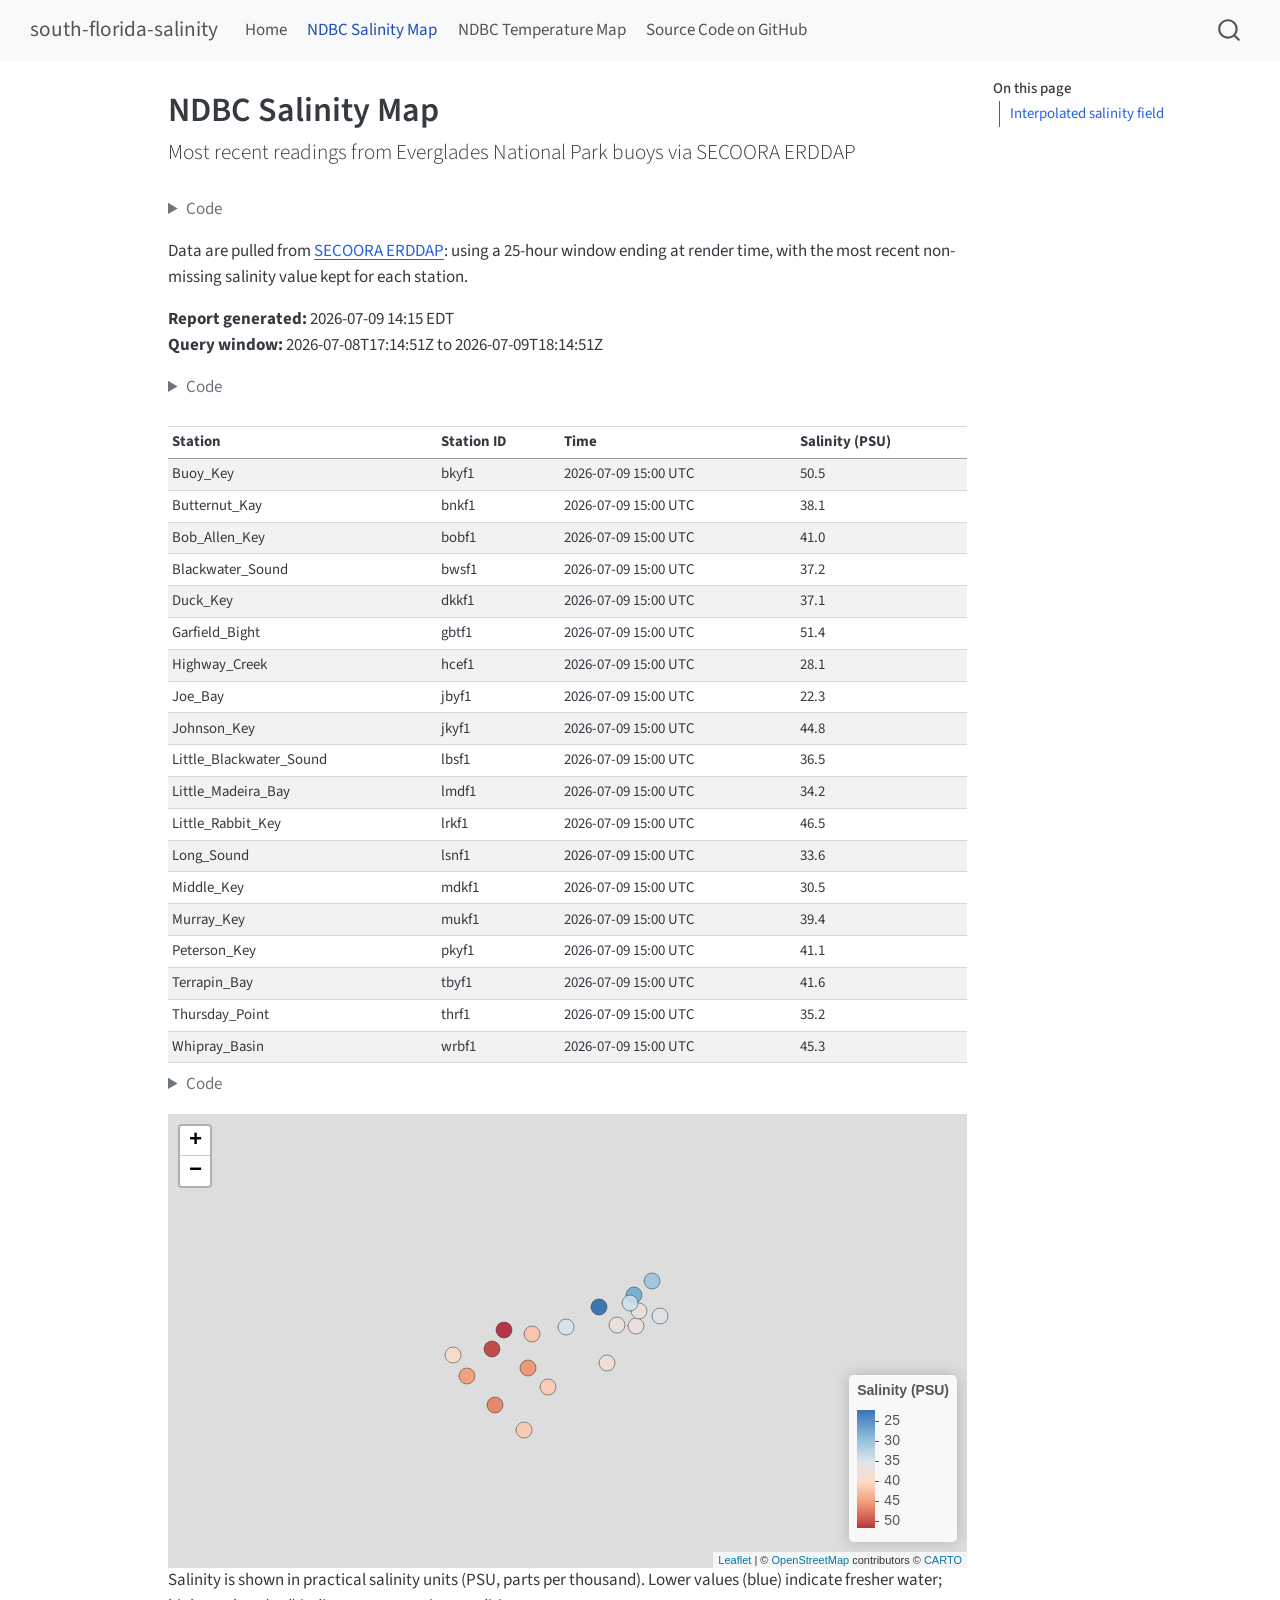
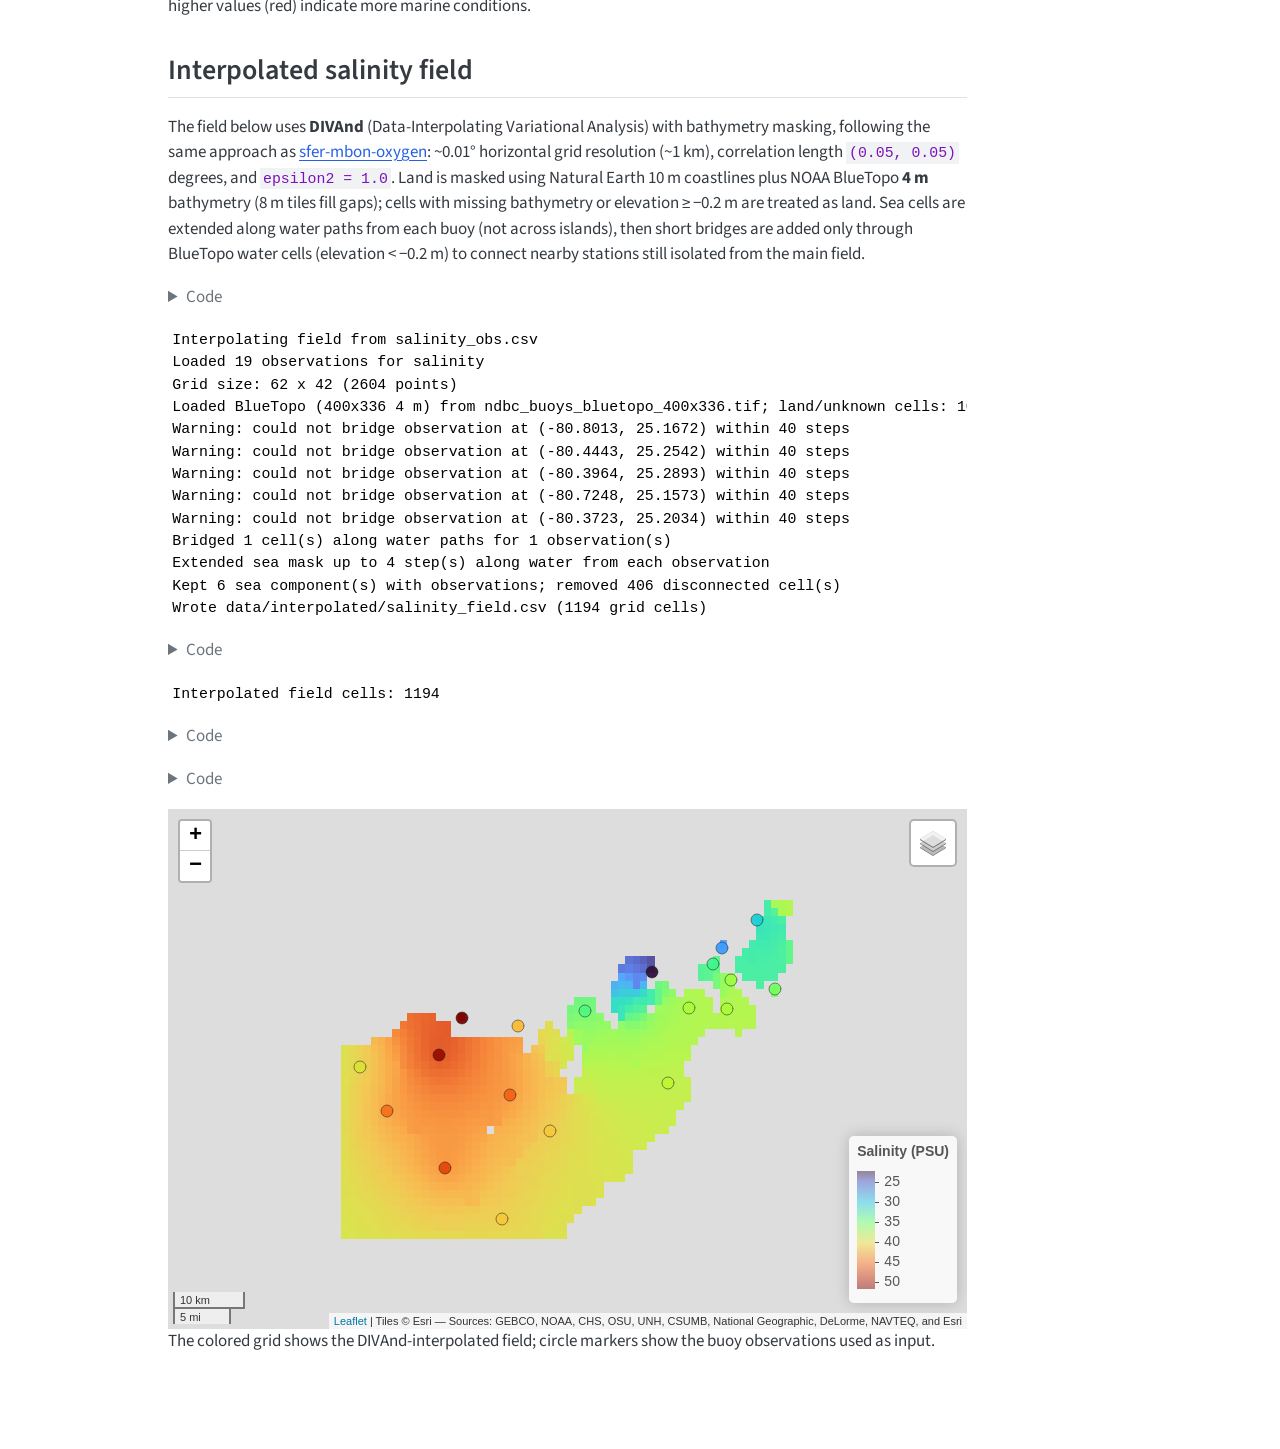
==== commit d08c74fa: "Built site for gh-pages" ====
--- a/ndbc_salinity_map.html
+++ b/ndbc_salinity_map.html
@@ -286,8 +286,8 @@
 </details>
 </div>
 <p>Data are pulled from <a href="https://erddap.secoora.org/erddap/index.html">SECOORA ERDDAP</a>: using a 25-hour window ending at render time, with the most recent non-missing salinity value kept for each station.</p>
-<p><strong>Report generated:</strong> 2026-07-08 15:47 EDT<br>
-<strong>Query window:</strong> 2026-07-07T18:46:49Z to 2026-07-08T19:46:49Z</p>
+<p><strong>Report generated:</strong> 2026-07-09 14:15 EDT<br>
+<strong>Query window:</strong> 2026-07-08T17:14:51Z to 2026-07-09T18:14:51Z</p>
 <div class="cell">
 <details class="code-fold">
 <summary>Code</summary>
@@ -324,116 +324,116 @@
 <tr class="odd">
 <td style="text-align: left;">Buoy_Key</td>
 <td style="text-align: left;">bkyf1</td>
-<td style="text-align: left;">2026-07-08 16:00 UTC</td>
-<td style="text-align: left;">46.9</td>
+<td style="text-align: left;">2026-07-09 15:00 UTC</td>
+<td style="text-align: left;">50.5</td>
 </tr>
 <tr class="even">
 <td style="text-align: left;">Butternut_Kay</td>
 <td style="text-align: left;">bnkf1</td>
-<td style="text-align: left;">2026-07-08 16:00 UTC</td>
-<td style="text-align: left;">37.8</td>
+<td style="text-align: left;">2026-07-09 15:00 UTC</td>
+<td style="text-align: left;">38.1</td>
 </tr>
 <tr class="odd">
 <td style="text-align: left;">Bob_Allen_Key</td>
 <td style="text-align: left;">bobf1</td>
-<td style="text-align: left;">2026-07-08 16:00 UTC</td>
-<td style="text-align: left;">41.1</td>
+<td style="text-align: left;">2026-07-09 15:00 UTC</td>
+<td style="text-align: left;">41.0</td>
 </tr>
 <tr class="even">
 <td style="text-align: left;">Blackwater_Sound</td>
 <td style="text-align: left;">bwsf1</td>
-<td style="text-align: left;">2026-07-08 16:00 UTC</td>
+<td style="text-align: left;">2026-07-09 15:00 UTC</td>
 <td style="text-align: left;">37.2</td>
 </tr>
 <tr class="odd">
 <td style="text-align: left;">Duck_Key</td>
 <td style="text-align: left;">dkkf1</td>
-<td style="text-align: left;">2026-07-08 16:00 UTC</td>
-<td style="text-align: left;">36.8</td>
+<td style="text-align: left;">2026-07-09 15:00 UTC</td>
+<td style="text-align: left;">37.1</td>
 </tr>
 <tr class="even">
 <td style="text-align: left;">Garfield_Bight</td>
 <td style="text-align: left;">gbtf1</td>
-<td style="text-align: left;">2026-07-08 16:00 UTC</td>
-<td style="text-align: left;">50.8</td>
+<td style="text-align: left;">2026-07-09 15:00 UTC</td>
+<td style="text-align: left;">51.4</td>
 </tr>
 <tr class="odd">
 <td style="text-align: left;">Highway_Creek</td>
 <td style="text-align: left;">hcef1</td>
-<td style="text-align: left;">2026-07-08 16:00 UTC</td>
-<td style="text-align: left;">27.8</td>
+<td style="text-align: left;">2026-07-09 15:00 UTC</td>
+<td style="text-align: left;">28.1</td>
 </tr>
 <tr class="even">
 <td style="text-align: left;">Joe_Bay</td>
 <td style="text-align: left;">jbyf1</td>
-<td style="text-align: left;">2026-07-08 16:00 UTC</td>
-<td style="text-align: left;">26.5</td>
+<td style="text-align: left;">2026-07-09 15:00 UTC</td>
+<td style="text-align: left;">22.3</td>
 </tr>
 <tr class="odd">
 <td style="text-align: left;">Johnson_Key</td>
 <td style="text-align: left;">jkyf1</td>
-<td style="text-align: left;">2026-07-08 16:00 UTC</td>
-<td style="text-align: left;">43.8</td>
+<td style="text-align: left;">2026-07-09 15:00 UTC</td>
+<td style="text-align: left;">44.8</td>
 </tr>
 <tr class="even">
 <td style="text-align: left;">Little_Blackwater_Sound</td>
 <td style="text-align: left;">lbsf1</td>
-<td style="text-align: left;">2026-07-08 16:00 UTC</td>
-<td style="text-align: left;">36.3</td>
+<td style="text-align: left;">2026-07-09 15:00 UTC</td>
+<td style="text-align: left;">36.5</td>
 </tr>
 <tr class="odd">
 <td style="text-align: left;">Little_Madeira_Bay</td>
 <td style="text-align: left;">lmdf1</td>
-<td style="text-align: left;">2026-07-08 16:00 UTC</td>
+<td style="text-align: left;">2026-07-09 15:00 UTC</td>
 <td style="text-align: left;">34.2</td>
 </tr>
 <tr class="even">
 <td style="text-align: left;">Little_Rabbit_Key</td>
 <td style="text-align: left;">lrkf1</td>
-<td style="text-align: left;">2026-07-08 16:00 UTC</td>
-<td style="text-align: left;">46.2</td>
+<td style="text-align: left;">2026-07-09 15:00 UTC</td>
+<td style="text-align: left;">46.5</td>
 </tr>
 <tr class="odd">
 <td style="text-align: left;">Long_Sound</td>
 <td style="text-align: left;">lsnf1</td>
-<td style="text-align: left;">2026-07-08 16:00 UTC</td>
-<td style="text-align: left;">33.7</td>
+<td style="text-align: left;">2026-07-09 15:00 UTC</td>
+<td style="text-align: left;">33.6</td>
 </tr>
 <tr class="even">
 <td style="text-align: left;">Middle_Key</td>
 <td style="text-align: left;">mdkf1</td>
-<td style="text-align: left;">2026-07-08 16:00 UTC</td>
+<td style="text-align: left;">2026-07-09 15:00 UTC</td>
 <td style="text-align: left;">30.5</td>
 </tr>
 <tr class="odd">
 <td style="text-align: left;">Murray_Key</td>
 <td style="text-align: left;">mukf1</td>
-<td style="text-align: left;">2026-07-08 16:00 UTC</td>
-<td style="text-align: left;">39.5</td>
+<td style="text-align: left;">2026-07-09 15:00 UTC</td>
+<td style="text-align: left;">39.4</td>
 </tr>
 <tr class="even">
 <td style="text-align: left;">Peterson_Key</td>
 <td style="text-align: left;">pkyf1</td>
-<td style="text-align: left;">2026-07-08 16:00 UTC</td>
-<td style="text-align: left;">41.2</td>
+<td style="text-align: left;">2026-07-09 15:00 UTC</td>
+<td style="text-align: left;">41.1</td>
 </tr>
 <tr class="odd">
 <td style="text-align: left;">Terrapin_Bay</td>
 <td style="text-align: left;">tbyf1</td>
-<td style="text-align: left;">2026-07-08 16:00 UTC</td>
-<td style="text-align: left;">41.2</td>
+<td style="text-align: left;">2026-07-09 15:00 UTC</td>
+<td style="text-align: left;">41.6</td>
 </tr>
 <tr class="even">
 <td style="text-align: left;">Thursday_Point</td>
 <td style="text-align: left;">thrf1</td>
-<td style="text-align: left;">2026-07-08 16:00 UTC</td>
-<td style="text-align: left;">35.3</td>
+<td style="text-align: left;">2026-07-09 15:00 UTC</td>
+<td style="text-align: left;">35.2</td>
 </tr>
 <tr class="odd">
 <td style="text-align: left;">Whipray_Basin</td>
 <td style="text-align: left;">wrbf1</td>
-<td style="text-align: left;">2026-07-08 16:00 UTC</td>
-<td style="text-align: left;">45.2</td>
+<td style="text-align: left;">2026-07-09 15:00 UTC</td>
+<td style="text-align: left;">45.3</td>
 </tr>
 </tbody>
 </table>
@@ -480,14 +480,14 @@
 <span id="cb3-36"><a href="#cb3-36" aria-hidden="true" tabindex="-1"></a>  )</span></code></pre></div><button title="Copy to Clipboard" class="code-copy-button"><i class="bi"></i></button></div>
 </details>
 <div class="cell-output-display">
-<div class="leaflet html-widget html-fill-item" id="htmlwidget-933e6c01a00cf3f83563" style="width:100%;height:454px;"></div>
-<script type="application/json" data-for="htmlwidget-933e6c01a00cf3f83563">{"x":{"options":{"crs":{"crsClass":"L.CRS.EPSG3857","code":null,"proj4def":null,"projectedBounds":null,"options":{}}},"calls":[{"method":"addProviderTiles","args":["CartoDB.Positron",null,null,{"errorTileUrl":"","noWrap":false,"detectRetina":false}]},{"method":"addCircleMarkers","args":[[25.12111,25.08668,25.02663,25.17834,25.18009,25.16723,25.25416,25.22451,25.05254,25.21434,25.1758,24.98158,25.23516,25.28932,25.10613,24.91806,25.15734,25.20338,25.07209],[-80.83356000000001,-80.51904,-80.68137,-80.43838,-80.49001,-80.8013,-80.44427,-80.54101,-80.90448000000001,-80.43221,-80.63269,-80.8257,-80.4568,-80.39642000000001,-80.94232,-80.74679999999999,-80.72479,-80.37232,-80.73511000000001],8,null,null,{"interactive":true,"className":"","stroke":true,"color":"#333333","weight":1,"opacity":0.5,"fill":true,"fillColor":["#E47757","#E1E2E3","#FDDAC6","#DBE3E8","#D7E4EB","#B2182B","#3977B5","#2166AC","#F8AF8E","#D2E5F0","#A8CCE2","#EC865F","#9CC5DF","#5D9CC9","#F0DED4","#FDD9C4","#FDD9C4","#BDD9E9","#F29671"],"fillOpacity":0.85},null,null,null,null,["Buoy_Key (bky): 46.9 PSU\n2026-07-08 16:00 UTC","Butternut_Kay (bnk): 37.8 PSU\n2026-07-08 16:00 UTC","Bob_Allen_Key (bob): 41.1 PSU\n2026-07-08 16:00 UTC","Blackwater_Sound (bws): 37.2 PSU\n2026-07-08 16:00 UTC","Duck_Key (dkk): 36.8 PSU\n2026-07-08 16:00 UTC","Garfield_Bight (gbt): 50.8 PSU\n2026-07-08 16:00 UTC","Highway_Creek (hce): 27.8 PSU\n2026-07-08 16:00 UTC","Joe_Bay (jby): 26.5 PSU\n2026-07-08 16:00 UTC","Johnson_Key (jky): 43.8 PSU\n2026-07-08 16:00 UTC","Little_Blackwater_Sound (lbs): 36.3 PSU\n2026-07-08 16:00 UTC","Little_Madeira_Bay (lmd): 34.2 PSU\n2026-07-08 16:00 UTC","Little_Rabbit_Key (lrk): 46.2 PSU\n2026-07-08 16:00 UTC","Long_Sound (lsn): 33.7 PSU\n2026-07-08 16:00 UTC","Middle_Key (mdk): 30.5 PSU\n2026-07-08 16:00 UTC","Murray_Key (muk): 39.5 PSU\n2026-07-08 16:00 UTC","Peterson_Key (pky): 41.2 PSU\n2026-07-08 16:00 UTC","Terrapin_Bay (tby): 41.2 PSU\n2026-07-08 16:00 UTC","Thursday_Point (thr): 35.3 PSU\n2026-07-08 16:00 UTC","Whipray_Basin (wrb): 45.2 PSU\n2026-07-08 16:00 UTC"],{"interactive":false,"permanent":false,"direction":"auto","opacity":1,"offset":[0,0],"textsize":"10px","textOnly":false,"className":"","sticky":true},null]},{"method":"addLegend","args":[{"colors":["#2166AC , #5795C5 14.338271645628%, #B8D5E8 34.9374608615405%, #F4DDD0 55.536650077453%, #F39A75 76.1358392933654%, #BC3233 96.7350285092779%, #B2182B "],"labels":["30","35","40","45","50"],"na_color":null,"na_label":"NA","opacity":0.9,"position":"bottomright","type":"numeric","title":"Salinity (PSU)","extra":{"p_1":0.1433827164562803,"p_n":0.9673502850927789},"layerId":null,"className":"info legend","group":null}]}],"setView":[[25.13918368421053,-80.62729368421053],9,[]],"limits":{"lat":[24.91806,25.28932],"lng":[-80.94232,-80.37232]}},"evals":[],"jsHooks":[]}</script>
+<div class="leaflet html-widget html-fill-item" id="htmlwidget-aaaaa891a895160e33bf" style="width:100%;height:454px;"></div>
+<script type="application/json" data-for="htmlwidget-aaaaa891a895160e33bf">{"x":{"options":{"crs":{"crsClass":"L.CRS.EPSG3857","code":null,"proj4def":null,"projectedBounds":null,"options":{}}},"calls":[{"method":"addProviderTiles","args":["CartoDB.Positron",null,null,{"errorTileUrl":"","noWrap":false,"detectRetina":false}]},{"method":"addCircleMarkers","args":[[25.12111,25.08668,25.02663,25.17834,25.18009,25.16723,25.25416,25.22451,25.05254,25.21434,25.1758,24.98158,25.23516,25.28932,25.10613,24.91806,25.15734,25.20338,25.07209],[-80.83356000000001,-80.51904,-80.68137,-80.43838,-80.49001,-80.8013,-80.44427,-80.54101,-80.90448000000001,-80.43221,-80.63269,-80.8257,-80.4568,-80.39642000000001,-80.94232,-80.74679999999999,-80.72479,-80.37232,-80.73511000000001],8,null,null,{"interactive":true,"className":"","stroke":true,"color":"#333333","weight":1,"opacity":0.5,"fill":true,"fillColor":["#BD3334","#F2DED3","#FCCAB1","#ECDFD9","#EAE0DA","#B2182B","#67A9CF","#2166AC","#F29670","#E6E1DE","#D3E5EE","#E67A59","#CCE2EE","#96C2DD","#FBDCC9","#FCC9AF","#FBC1A6","#DCE3E7","#F08E67"],"fillOpacity":0.85},null,null,null,null,["Buoy_Key (bky): 50.5 PSU\n2026-07-09 15:00 UTC","Butternut_Kay (bnk): 38.1 PSU\n2026-07-09 15:00 UTC","Bob_Allen_Key (bob): 41.0 PSU\n2026-07-09 15:00 UTC","Blackwater_Sound (bws): 37.2 PSU\n2026-07-09 15:00 UTC","Duck_Key (dkk): 37.1 PSU\n2026-07-09 15:00 UTC","Garfield_Bight (gbt): 51.4 PSU\n2026-07-09 15:00 UTC","Highway_Creek (hce): 28.1 PSU\n2026-07-09 15:00 UTC","Joe_Bay (jby): 22.3 PSU\n2026-07-09 15:00 UTC","Johnson_Key (jky): 44.8 PSU\n2026-07-09 15:00 UTC","Little_Blackwater_Sound (lbs): 36.5 PSU\n2026-07-09 15:00 UTC","Little_Madeira_Bay (lmd): 34.2 PSU\n2026-07-09 15:00 UTC","Little_Rabbit_Key (lrk): 46.5 PSU\n2026-07-09 15:00 UTC","Long_Sound (lsn): 33.6 PSU\n2026-07-09 15:00 UTC","Middle_Key (mdk): 30.5 PSU\n2026-07-09 15:00 UTC","Murray_Key (muk): 39.4 PSU\n2026-07-09 15:00 UTC","Peterson_Key (pky): 41.1 PSU\n2026-07-09 15:00 UTC","Terrapin_Bay (tby): 41.6 PSU\n2026-07-09 15:00 UTC","Thursday_Point (thr): 35.2 PSU\n2026-07-09 15:00 UTC","Whipray_Basin (wrb): 45.3 PSU\n2026-07-09 15:00 UTC"],{"interactive":false,"permanent":false,"direction":"auto","opacity":1,"offset":[0,0],"textsize":"10px","textOnly":false,"className":"","sticky":true},null]},{"method":"addLegend","args":[{"colors":["#2166AC , #4785BD 9.41529861865112%, #8CBCDA 26.5408736098314%, #DAE3E8 43.6664486010118%, #FDD8C3 60.7920235921921%, #F1936C 77.9175985833724%, #C23C38 95.0431735745528%, #B2182B "],"labels":["25","30","35","40","45","50"],"na_color":null,"na_label":"NA","opacity":0.9,"position":"bottomright","type":"numeric","title":"Salinity (PSU)","extra":{"p_1":0.09415298618651118,"p_n":0.9504317357455275},"layerId":null,"className":"info legend","group":null}]}],"setView":[[25.13918368421053,-80.62729368421053],9,[]],"limits":{"lat":[24.91806,25.28932],"lng":[-80.94232,-80.37232]}},"evals":[],"jsHooks":[]}</script>
 </div>
 </div>
 <p>Salinity is shown in practical salinity units (PSU, parts per thousand). Lower values (blue) indicate fresher water; higher values (red) indicate more marine conditions.</p>
 <section id="interpolated-salinity-field" class="level2">
 <h2 class="anchored" data-anchor-id="interpolated-salinity-field">Interpolated salinity field</h2>
-<p>The field below uses <strong>DIVAnd</strong> (Data-Interpolating Variational Analysis) with bathymetry masking, following the same approach as <a href="https://github.com/usf-imars/sfer-mbon-oxygen">sfer-mbon-oxygen</a>: ~0.01° horizontal grid resolution (~1 km), correlation length <code>(0.05, 0.05)</code> degrees, and <code>epsilon2 = 1.0</code>. Land is masked using Natural Earth 10 m coastlines plus NOAA BlueTopo <strong>4 m</strong> bathymetry (8 m tiles fill gaps); cells with missing bathymetry or elevation ≥ −1 m are treated as land.</p>
+<p>The field below uses <strong>DIVAnd</strong> (Data-Interpolating Variational Analysis) with bathymetry masking, following the same approach as <a href="https://github.com/usf-imars/sfer-mbon-oxygen">sfer-mbon-oxygen</a>: ~0.01° horizontal grid resolution (~1 km), correlation length <code>(0.05, 0.05)</code> degrees, and <code>epsilon2 = 1.0</code>. Land is masked using Natural Earth 10 m coastlines plus NOAA BlueTopo <strong>4 m</strong> bathymetry (8 m tiles fill gaps); cells with missing bathymetry or elevation ≥ −0.2 m are treated as land. Sea cells are extended along water paths from each buoy (not across islands), then short bridges are added only through BlueTopo water cells (elevation &lt; −0.2 m) to connect nearby stations still isolated from the main field.</p>
 <div class="cell">
 <details class="code-fold">
 <summary>Code</summary>
@@ -499,32 +499,58 @@
 <span id="cb4-6"><a href="#cb4-6" aria-hidden="true" tabindex="-1"></a>  <span class="fu">select</span>(longitude, latitude, salinity) <span class="sc">|&gt;</span></span>
 <span id="cb4-7"><a href="#cb4-7" aria-hidden="true" tabindex="-1"></a>  <span class="fu">write_csv</span>(obs_file)</span>
 <span id="cb4-8"><a href="#cb4-8" aria-hidden="true" tabindex="-1"></a></span>
-<span id="cb4-9"><a href="#cb4-9" aria-hidden="true" tabindex="-1"></a>status <span class="ot">&lt;-</span> <span class="fu">system2</span>(</span>
+<span id="cb4-9"><a href="#cb4-9" aria-hidden="true" tabindex="-1"></a>interp_log <span class="ot">&lt;-</span> <span class="fu">system2</span>(</span>
 <span id="cb4-10"><a href="#cb4-10" aria-hidden="true" tabindex="-1"></a>  <span class="st">"scripts/run_interpolate_field.sh"</span>,</span>
 <span id="cb4-11"><a href="#cb4-11" aria-hidden="true" tabindex="-1"></a>  <span class="fu">c</span>(obs_file, field_file, <span class="st">"ndbc_buoys"</span>),</span>
-<span id="cb4-12"><a href="#cb4-12" aria-hidden="true" tabindex="-1"></a>  <span class="at">stdout =</span> <span class="cn">FALSE</span>,</span>
-<span id="cb4-13"><a href="#cb4-13" aria-hidden="true" tabindex="-1"></a>  <span class="at">stderr =</span> <span class="cn">FALSE</span></span>
+<span id="cb4-12"><a href="#cb4-12" aria-hidden="true" tabindex="-1"></a>  <span class="at">stdout =</span> <span class="cn">TRUE</span>,</span>
+<span id="cb4-13"><a href="#cb4-13" aria-hidden="true" tabindex="-1"></a>  <span class="at">stderr =</span> <span class="cn">TRUE</span></span>
 <span id="cb4-14"><a href="#cb4-14" aria-hidden="true" tabindex="-1"></a>)</span>
-<span id="cb4-15"><a href="#cb4-15" aria-hidden="true" tabindex="-1"></a><span class="cf">if</span> (<span class="sc">!</span><span class="fu">identical</span>(status, <span class="dv">0</span>L)) {</span>
-<span id="cb4-16"><a href="#cb4-16" aria-hidden="true" tabindex="-1"></a>  <span class="fu">stop</span>(<span class="st">"Julia interpolation failed."</span>)</span>
-<span id="cb4-17"><a href="#cb4-17" aria-hidden="true" tabindex="-1"></a>}</span>
-<span id="cb4-18"><a href="#cb4-18" aria-hidden="true" tabindex="-1"></a></span>
-<span id="cb4-19"><a href="#cb4-19" aria-hidden="true" tabindex="-1"></a>salinity_field <span class="ot">&lt;-</span> <span class="fu">read_csv</span>(field_file, <span class="at">show_col_types =</span> <span class="cn">FALSE</span>)</span>
-<span id="cb4-20"><a href="#cb4-20" aria-hidden="true" tabindex="-1"></a><span class="fu">source</span>(<span class="st">"R/plot_ndbc_field.R"</span>)</span></code></pre></div><button title="Copy to Clipboard" class="code-copy-button"><i class="bi"></i></button></div>
+<span id="cb4-15"><a href="#cb4-15" aria-hidden="true" tabindex="-1"></a>exit_code <span class="ot">&lt;-</span> <span class="fu">attr</span>(interp_log, <span class="st">"status"</span>)</span>
+<span id="cb4-16"><a href="#cb4-16" aria-hidden="true" tabindex="-1"></a><span class="cf">if</span> (<span class="sc">!</span><span class="fu">is.null</span>(exit_code) <span class="sc">&amp;&amp;</span> exit_code <span class="sc">!=</span> <span class="dv">0</span>L) {</span>
+<span id="cb4-17"><a href="#cb4-17" aria-hidden="true" tabindex="-1"></a>  <span class="fu">stop</span>(<span class="fu">paste</span>(<span class="st">"Julia interpolation failed:</span><span class="sc">\n</span><span class="st">"</span>, <span class="fu">paste</span>(interp_log, <span class="at">collapse =</span> <span class="st">"</span><span class="sc">\n</span><span class="st">"</span>)))</span>
+<span id="cb4-18"><a href="#cb4-18" aria-hidden="true" tabindex="-1"></a>}</span>
+<span id="cb4-19"><a href="#cb4-19" aria-hidden="true" tabindex="-1"></a><span class="fu">cat</span>(<span class="fu">paste</span>(interp_log, <span class="at">collapse =</span> <span class="st">"</span><span class="sc">\n</span><span class="st">"</span>), <span class="st">"</span><span class="sc">\n</span><span class="st">"</span>)</span></code></pre></div><button title="Copy to Clipboard" class="code-copy-button"><i class="bi"></i></button></div>
+</details>
+<div class="cell-output cell-output-stdout">
+<pre><code>Interpolating field from salinity_obs.csv
+Loaded 19 observations for salinity
+Grid size: 62 x 42 (2604 points)
+Loaded BlueTopo (400x336 4 m) from ndbc_buoys_bluetopo_400x336.tif; land/unknown cells: 1014/2604 (NA and elev &gt;= -0.2 m treated as land)
+Warning: could not bridge observation at (-80.8013, 25.1672) within 40 steps
+Warning: could not bridge observation at (-80.4443, 25.2542) within 40 steps
+Warning: could not bridge observation at (-80.3964, 25.2893) within 40 steps
+Warning: could not bridge observation at (-80.7248, 25.1573) within 40 steps
+Warning: could not bridge observation at (-80.3723, 25.2034) within 40 steps
+Bridged 1 cell(s) along water paths for 1 observation(s)
+Extended sea mask up to 4 step(s) along water from each observation
+Kept 6 sea component(s) with observations; removed 406 disconnected cell(s)
+Wrote data/interpolated/salinity_field.csv (1194 grid cells) </code></pre>
+</div>
+<details class="code-fold">
+<summary>Code</summary>
+<div class="code-copy-outer-scaffold"><div class="sourceCode cell-code" id="cb6"><pre class="sourceCode r code-with-copy"><code class="sourceCode r"><span id="cb6-1"><a href="#cb6-1" aria-hidden="true" tabindex="-1"></a>salinity_field <span class="ot">&lt;-</span> <span class="fu">read_csv</span>(field_file, <span class="at">show_col_types =</span> <span class="cn">FALSE</span>)</span>
+<span id="cb6-2"><a href="#cb6-2" aria-hidden="true" tabindex="-1"></a><span class="fu">cat</span>(<span class="st">"Interpolated field cells:"</span>, <span class="fu">nrow</span>(salinity_field), <span class="st">"</span><span class="sc">\n</span><span class="st">"</span>)</span></code></pre></div><button title="Copy to Clipboard" class="code-copy-button"><i class="bi"></i></button></div>
+</details>
+<div class="cell-output cell-output-stdout">
+<pre><code>Interpolated field cells: 1194 </code></pre>
+</div>
+<details class="code-fold">
+<summary>Code</summary>
+<div class="code-copy-outer-scaffold"><div class="sourceCode cell-code" id="cb8"><pre class="sourceCode r code-with-copy"><code class="sourceCode r"><span id="cb8-1"><a href="#cb8-1" aria-hidden="true" tabindex="-1"></a><span class="fu">source</span>(<span class="st">"R/plot_ndbc_field.R"</span>)</span></code></pre></div><button title="Copy to Clipboard" class="code-copy-button"><i class="bi"></i></button></div>
 </details>
 </div>
 <div class="cell">
 <details class="code-fold">
 <summary>Code</summary>
-<div class="code-copy-outer-scaffold"><div class="sourceCode cell-code" id="cb5"><pre class="sourceCode r code-with-copy"><code class="sourceCode r"><span id="cb5-1"><a href="#cb5-1" aria-hidden="true" tabindex="-1"></a><span class="cf">if</span> (<span class="fu">nrow</span>(salinity_field) <span class="sc">==</span> <span class="dv">0</span>) {</span>
-<span id="cb5-2"><a href="#cb5-2" aria-hidden="true" tabindex="-1"></a>  <span class="fu">stop</span>(<span class="st">"Interpolated salinity field is empty."</span>)</span>
-<span id="cb5-3"><a href="#cb5-3" aria-hidden="true" tabindex="-1"></a>}</span>
-<span id="cb5-4"><a href="#cb5-4" aria-hidden="true" tabindex="-1"></a></span>
-<span id="cb5-5"><a href="#cb5-5" aria-hidden="true" tabindex="-1"></a><span class="fu">plot_salinity_field</span>(salinity_field, salinity_data)</span></code></pre></div><button title="Copy to Clipboard" class="code-copy-button"><i class="bi"></i></button></div>
+<div class="code-copy-outer-scaffold"><div class="sourceCode cell-code" id="cb9"><pre class="sourceCode r code-with-copy"><code class="sourceCode r"><span id="cb9-1"><a href="#cb9-1" aria-hidden="true" tabindex="-1"></a><span class="cf">if</span> (<span class="fu">nrow</span>(salinity_field) <span class="sc">==</span> <span class="dv">0</span>) {</span>
+<span id="cb9-2"><a href="#cb9-2" aria-hidden="true" tabindex="-1"></a>  <span class="fu">stop</span>(<span class="st">"Interpolated salinity field is empty."</span>)</span>
+<span id="cb9-3"><a href="#cb9-3" aria-hidden="true" tabindex="-1"></a>}</span>
+<span id="cb9-4"><a href="#cb9-4" aria-hidden="true" tabindex="-1"></a></span>
+<span id="cb9-5"><a href="#cb9-5" aria-hidden="true" tabindex="-1"></a><span class="fu">plot_salinity_field</span>(salinity_field, salinity_data)</span></code></pre></div><button title="Copy to Clipboard" class="code-copy-button"><i class="bi"></i></button></div>
 </details>
 <div class="cell-output-display">
-<div id="htmlwidget-5d1cfc14fbf69c04400b" style="width:100%;height:520px;" class="leaflet html-widget"></div>
-<script type="application/json" data-for="htmlwidget-5d1cfc14fbf69c04400b">{"x":{"options":{"crs":{"crsClass":"L.CRS.EPSG3857","code":null,"proj4def":null,"projectedBounds":null,"options":{}},"preferCanvas":true},"calls":[{"method":"createMapPane","args":["fieldValues",620]},{"method":"addProviderTiles","args":["Esri.OceanBasemap",null,"Ocean",{"errorTileUrl":"","noWrap":false,"detectRetina":false}]},{"method":"addProviderTiles","args":["CartoDB.Positron",null,"Light",{"errorTileUrl":"","noWrap":false,"detectRetina":false}]},{"method":"addProviderTiles","args":["OpenStreetMap",null,"OpenStreetMap",{"errorTileUrl":"","noWrap":false,"detectRetina":false}]},{"method":"addRasterImage","args":["[data-uri]",[[25.31433536585364,-80.96731999999999],[24.89304463414662,-80.34732000000055]],null,"Interpolated field",{"tileSize":256,"zIndex":1,"minZoom":0,"opacity":0.85}]},{"method":"addRectangles","args":[[24.89304463414634,24.89304463414634,24.89304463414634,24.89304463414634,24.89304463414634,24.89304463414634,24.89304463414634,24.89304463414634,24.89304463414634,24.89304463414634,24.89304463414634,24.89304463414634,24.89304463414634,24.89304463414634,24.89304463414634,24.89304463414634,24.89304463414634,24.89304463414634,24.89304463414634,24.89304463414634,24.89304463414634,24.89304463414634,24.89304463414634,24.89304463414634,24.89304463414634,24.89304463414634,24.89304463414634,24.89304463414634,24.89304463414634,24.89304463414634,24.89304463414634,24.89304463414634,24.89304463414634,24.89304463414634,24.89304463414634,24.89304463414634,24.89304463414634,24.89304463414634,24.89304463414634,24.89304463414634,24.89304463414634,24.89304463414634,24.89304463414634,24.89304463414634,24.89304463414634,24.89304463414634,24.89304463414634,24.89304463414634,24.89304463414634,24.89304463414634,24.89304463414634,24.89304463414634,24.89304463414634,24.89304463414634,24.89304463414634,24.89304463414634,24.90307536585366,24.90307536585366,24.90307536585366,24.90307536585366,24.90307536585366,24.90307536585366,24.90307536585366,24.90307536585366,24.90307536585366,24.90307536585366,24.90307536585366,24.90307536585366,24.90307536585366,24.90307536585366,24.90307536585366,24.90307536585366,24.90307536585366,24.90307536585366,24.90307536585366,24.90307536585366,24.90307536585366,24.90307536585366,24.90307536585366,24.90307536585366,24.90307536585366,24.90307536585366,24.90307536585366,24.90307536585366,24.90307536585366,24.90307536585366,24.90307536585366,24.90307536585366,24.90307536585366,24.90307536585366,24.90307536585366,24.90307536585366,24.90307536585366,24.90307536585366,24.90307536585366,24.90307536585366,24.90307536585366,24.90307536585366,24.90307536585366,24.90307536585366,24.90307536585366,24.90307536585366,24.90307536585366,24.90307536585366,24.90307536585366,24.90307536585366,24.90307536585366,24.90307536585366,24.90307536585366,24.90307536585366,24.90307536585366,24.90307536585366,24.90307536585366,24.91310609756098,24.91310609756098,24.91310609756098,24.91310609756098,24.91310609756098,24.91310609756098,24.91310609756098,24.91310609756098,24.91310609756098,24.91310609756098,24.91310609756098,24.91310609756098,24.91310609756098,24.91310609756098,24.91310609756098,24.91310609756098,24.91310609756098,24.91310609756098,24.91310609756098,24.91310609756098,24.91310609756098,24.91310609756098,24.91310609756098,24.91310609756098,24.91310609756098,24.91310609756098,24.91310609756098,24.91310609756098,24.91310609756098,24.91310609756098,24.91310609756098,24.91310609756098,24.91310609756098,24.91310609756098,24.91310609756098,24.91310609756098,24.91310609756098,24.91310609756098,24.91310609756098,24.91310609756098,24.91310609756098,24.91310609756098,24.91310609756098,24.91310609756098,24.91310609756098,24.91310609756098,24.91310609756098,24.91310609756098,24.91310609756098,24.91310609756098,24.91310609756098,24.91310609756098,24.91310609756098,24.91310609756098,24.91310609756098,24.91310609756098,24.91310609756098,24.92313682926829,24.92313682926829,24.92313682926829,24.92313682926829,24.92313682926829,24.92313682926829,24.92313682926829,24.92313682926829,24.92313682926829,24.92313682926829,24.92313682926829,24.92313682926829,24.92313682926829,24.92313682926829,24.92313682926829,24.92313682926829,24.92313682926829,24.92313682926829,24.92313682926829,24.92313682926829,24.92313682926829,24.92313682926829,24.92313682926829,24.92313682926829,24.92313682926829,24.92313682926829,24.92313682926829,24.92313682926829,24.92313682926829,24.92313682926829,24.92313682926829,24.92313682926829,24.92313682926829,24.92313682926829,24.92313682926829,24.92313682926829,24.92313682926829,24.92313682926829,24.92313682926829,24.92313682926829,24.92313682926829,24.92313682926829,24.92313682926829,24.92313682926829,24.92313682926829,24.92313682926829,24.92313682926829,24.92313682926829,24.92313682926829,24.92313682926829,24.92313682926829,24.92313682926829,24.92313682926829,24.92313682926829,24.92313682926829,24.93316756097561,24.93316756097561,24.93316756097561,24.93316756097561,24.93316756097561,24.93316756097561,24.93316756097561,24.93316756097561,24.93316756097561,24.93316756097561,24.93316756097561,24.93316756097561,24.93316756097561,24.93316756097561,24.93316756097561,24.93316756097561,24.93316756097561,24.93316756097561,24.93316756097561,24.93316756097561,24.93316756097561,24.93316756097561,24.93316756097561,24.93316756097561,24.93316756097561,24.93316756097561,24.93316756097561,24.93316756097561,24.93316756097561,24.93316756097561,24.93316756097561,24.93316756097561,24.93316756097561,24.93316756097561,24.93316756097561,24.93316756097561,24.93316756097561,24.93316756097561,24.93316756097561,24.93316756097561,24.93316756097561,24.93316756097561,24.93316756097561,24.93316756097561,24.93316756097561,24.93316756097561,24.93316756097561,24.93316756097561,24.93316756097561,24.93316756097561,24.93316756097561,24.93316756097561,24.93316756097561,24.93316756097561,24.93316756097561,24.94319829268293,24.94319829268293,24.94319829268293,24.94319829268293,24.94319829268293,24.94319829268293,24.94319829268293,24.94319829268293,24.94319829268293,24.94319829268293,24.94319829268293,24.94319829268293,24.94319829268293,24.94319829268293,24.94319829268293,24.94319829268293,24.94319829268293,24.94319829268293,24.94319829268293,24.94319829268293,24.94319829268293,24.94319829268293,24.94319829268293,24.94319829268293,24.94319829268293,24.94319829268293,24.94319829268293,24.94319829268293,24.94319829268293,24.94319829268293,24.94319829268293,24.94319829268293,24.94319829268293,24.94319829268293,24.94319829268293,24.94319829268293,24.94319829268293,24.94319829268293,24.94319829268293,24.94319829268293,24.94319829268293,24.94319829268293,24.94319829268293,24.94319829268293,24.94319829268293,24.94319829268293,24.94319829268293,24.94319829268293,24.94319829268293,24.94319829268293,24.94319829268293,24.94319829268293,24.94319829268293,24.94319829268293,24.94319829268293,24.94319829268293,24.95322902439024,24.95322902439024,24.95322902439024,24.95322902439024,24.95322902439024,24.95322902439024,24.95322902439024,24.95322902439024,24.95322902439024,24.95322902439024,24.95322902439024,24.95322902439024,24.95322902439024,24.95322902439024,24.95322902439024,24.95322902439024,24.95322902439024,24.95322902439024,24.95322902439024,24.95322902439024,24.95322902439024,24.95322902439024,24.95322902439024,24.95322902439024,24.95322902439024,24.95322902439024,24.95322902439024,24.95322902439024,24.95322902439024,24.95322902439024,24.95322902439024,24.95322902439024,24.95322902439024,24.95322902439024,24.95322902439024,24.95322902439024,24.95322902439024,24.95322902439024,24.95322902439024,24.95322902439024,24.95322902439024,24.95322902439024,24.95322902439024,24.95322902439024,24.95322902439024,24.95322902439024,24.95322902439024,24.95322902439024,24.95322902439024,24.95322902439024,24.95322902439024,24.95322902439024,24.95322902439024,24.95322902439024,24.95322902439024,24.96325975609756,24.96325975609756,24.96325975609756,24.96325975609756,24.96325975609756,24.96325975609756,24.96325975609756,24.96325975609756,24.96325975609756,24.96325975609756,24.96325975609756,24.96325975609756,24.96325975609756,24.96325975609756,24.96325975609756,24.96325975609756,24.96325975609756,24.96325975609756,24.96325975609756,24.96325975609756,24.96325975609756,24.96325975609756,24.96325975609756,24.96325975609756,24.96325975609756,24.96325975609756,24.96325975609756,24.96325975609756,24.96325975609756,24.96325975609756,24.96325975609756,24.96325975609756,24.96325975609756,24.96325975609756,24.96325975609756,24.96325975609756,24.96325975609756,24.96325975609756,24.96325975609756,24.96325975609756,24.96325975609756,24.96325975609756,24.96325975609756,24.96325975609756,24.96325975609756,24.96325975609756,24.96325975609756,24.96325975609756,24.96325975609756,24.96325975609756,24.96325975609756,24.96325975609756,24.96325975609756,24.96325975609756,24.96325975609756,24.96325975609756,24.96325975609756,24.97329048780488,24.97329048780488,24.97329048780488,24.97329048780488,24.97329048780488,24.97329048780488,24.97329048780488,24.97329048780488,24.97329048780488,24.97329048780488,24.97329048780488,24.97329048780488,24.97329048780488,24.97329048780488,24.97329048780488,24.97329048780488,24.97329048780488,24.97329048780488,24.97329048780488,24.97329048780488,24.97329048780488,24.97329048780488,24.97329048780488,24.97329048780488,24.97329048780488,24.97329048780488,24.97329048780488,24.97329048780488,24.97329048780488,24.97329048780488,24.97329048780488,24.97329048780488,24.97329048780488,24.97329048780488,24.97329048780488,24.97329048780488,24.97329048780488,24.97329048780488,24.97329048780488,24.97329048780488,24.97329048780488,24.97329048780488,24.97329048780488,24.97329048780488,24.97329048780488,24.97329048780488,24.97329048780488,24.97329048780488,24.97329048780488,24.97329048780488,24.97329048780488,24.97329048780488,24.97329048780488,24.97329048780488,24.97329048780488,24.97329048780488,24.97329048780488,24.97329048780488,24.97329048780488,24.9833212195122,24.9833212195122,24.9833212195122,24.9833212195122,24.9833212195122,24.9833212195122,24.9833212195122,24.9833212195122,24.9833212195122,24.9833212195122,24.9833212195122,24.9833212195122,24.9833212195122,24.9833212195122,24.9833212195122,24.9833212195122,24.9833212195122,24.9833212195122,24.9833212195122,24.9833212195122,24.9833212195122,24.9833212195122,24.9833212195122,24.9833212195122,24.9833212195122,24.9833212195122,24.9833212195122,24.9833212195122,24.9833212195122,24.9833212195122,24.9833212195122,24.9833212195122,24.9833212195122,24.9833212195122,24.9833212195122,24.9833212195122,24.9833212195122,24.9833212195122,24.9833212195122,24.9833212195122,24.9833212195122,24.9833212195122,24.9833212195122,24.9833212195122,24.9833212195122,24.9833212195122,24.9833212195122,24.9833212195122,24.9833212195122,24.9833212195122,24.9833212195122,24.9833212195122,24.9833212195122,24.9833212195122,24.99335195121951,24.99335195121951,24.99335195121951,24.99335195121951,24.99335195121951,24.99335195121951,24.99335195121951,24.99335195121951,24.99335195121951,24.99335195121951,24.99335195121951,24.99335195121951,24.99335195121951,24.99335195121951,24.99335195121951,24.99335195121951,24.99335195121951,24.99335195121951,24.99335195121951,24.99335195121951,24.99335195121951,24.99335195121951,24.99335195121951,24.99335195121951,24.99335195121951,24.99335195121951,24.99335195121951,24.99335195121951,24.99335195121951,24.99335195121951,24.99335195121951,24.99335195121951,24.99335195121951,24.99335195121951,24.99335195121951,24.99335195121951,24.99335195121951,24.99335195121951,24.99335195121951,24.99335195121951,24.99335195121951,24.99335195121951,24.99335195121951,24.99335195121951,24.99335195121951,24.99335195121951,24.99335195121951,24.99335195121951,24.99335195121951,24.99335195121951,24.99335195121951,24.99335195121951,25.00338268292683,25.00338268292683,25.00338268292683,25.00338268292683,25.00338268292683,25.00338268292683,25.00338268292683,25.00338268292683,25.00338268292683,25.00338268292683,25.00338268292683,25.00338268292683,25.00338268292683,25.00338268292683,25.00338268292683,25.00338268292683,25.00338268292683,25.00338268292683,25.00338268292683,25.00338268292683,25.00338268292683,25.00338268292683,25.00338268292683,25.00338268292683,25.00338268292683,25.00338268292683,25.00338268292683,25.00338268292683,25.00338268292683,25.00338268292683,25.00338268292683,25.00338268292683,25.00338268292683,25.00338268292683,25.00338268292683,25.00338268292683,25.00338268292683,25.00338268292683,25.00338268292683,25.00338268292683,25.00338268292683,25.00338268292683,25.00338268292683,25.00338268292683,25.00338268292683,25.00338268292683,25.00338268292683,25.00338268292683,25.00338268292683,25.00338268292683,25.00338268292683,25.00338268292683,25.01341341463415,25.01341341463415,25.01341341463415,25.01341341463415,25.01341341463415,25.01341341463415,25.01341341463415,25.01341341463415,25.01341341463415,25.01341341463415,25.01341341463415,25.01341341463415,25.01341341463415,25.01341341463415,25.01341341463415,25.01341341463415,25.01341341463415,25.01341341463415,25.01341341463415,25.01341341463415,25.01341341463415,25.01341341463415,25.01341341463415,25.01341341463415,25.01341341463415,25.01341341463415,25.01341341463415,25.01341341463415,25.01341341463415,25.01341341463415,25.01341341463415,25.01341341463415,25.01341341463415,25.01341341463415,25.01341341463415,25.01341341463415,25.01341341463415,25.01341341463415,25.01341341463415,25.01341341463415,25.01341341463415,25.01341341463415,25.01341341463415,25.01341341463415,25.01341341463415,25.01341341463415,25.01341341463415,25.01341341463415,25.02344414634146,25.02344414634146,25.02344414634146,25.02344414634146,25.02344414634146,25.02344414634146,25.02344414634146,25.02344414634146,25.02344414634146,25.02344414634146,25.02344414634146,25.02344414634146,25.02344414634146,25.02344414634146,25.02344414634146,25.02344414634146,25.02344414634146,25.02344414634146,25.02344414634146,25.02344414634146,25.02344414634146,25.02344414634146,25.02344414634146,25.02344414634146,25.02344414634146,25.02344414634146,25.02344414634146,25.02344414634146,25.02344414634146,25.02344414634146,25.02344414634146,25.02344414634146,25.02344414634146,25.02344414634146,25.02344414634146,25.02344414634146,25.02344414634146,25.02344414634146,25.02344414634146,25.02344414634146,25.02344414634146,25.02344414634146,25.02344414634146,25.02344414634146,25.03347487804878,25.03347487804878,25.03347487804878,25.03347487804878,25.03347487804878,25.03347487804878,25.03347487804878,25.03347487804878,25.03347487804878,25.03347487804878,25.03347487804878,25.03347487804878,25.03347487804878,25.03347487804878,25.03347487804878,25.03347487804878,25.03347487804878,25.03347487804878,25.03347487804878,25.03347487804878,25.03347487804878,25.03347487804878,25.03347487804878,25.03347487804878,25.03347487804878,25.03347487804878,25.03347487804878,25.03347487804878,25.03347487804878,25.03347487804878,25.03347487804878,25.03347487804878,25.03347487804878,25.03347487804878,25.03347487804878,25.03347487804878,25.03347487804878,25.03347487804878,25.03347487804878,25.03347487804878,25.03347487804878,25.03347487804878,25.03347487804878,25.03347487804878,25.03347487804878,25.0435056097561,25.0435056097561,25.0435056097561,25.0435056097561,25.0435056097561,25.0435056097561,25.0435056097561,25.0435056097561,25.0435056097561,25.0435056097561,25.0435056097561,25.0435056097561,25.0435056097561,25.0435056097561,25.0435056097561,25.0435056097561,25.0435056097561,25.0435056097561,25.0435056097561,25.0435056097561,25.0435056097561,25.0435056097561,25.0435056097561,25.0435056097561,25.0435056097561,25.0435056097561,25.0435056097561,25.0435056097561,25.0435056097561,25.0435056097561,25.0435056097561,25.0435056097561,25.0435056097561,25.0435056097561,25.0435056097561,25.0435056097561,25.0435056097561,25.0435056097561,25.0435056097561,25.0435056097561,25.0435056097561,25.0435056097561,25.0435056097561,25.0435056097561,25.0435056097561,25.05353634146341,25.05353634146341,25.05353634146341,25.05353634146341,25.05353634146341,25.05353634146341,25.05353634146341,25.05353634146341,25.05353634146341,25.05353634146341,25.05353634146341,25.05353634146341,25.05353634146341,25.05353634146341,25.05353634146341,25.05353634146341,25.05353634146341,25.05353634146341,25.05353634146341,25.05353634146341,25.05353634146341,25.05353634146341,25.05353634146341,25.05353634146341,25.05353634146341,25.05353634146341,25.05353634146341,25.05353634146341,25.05353634146341,25.05353634146341,25.05353634146341,25.05353634146341,25.05353634146341,25.05353634146341,25.05353634146341,25.05353634146341,25.05353634146341,25.05353634146341,25.05353634146341,25.05353634146341,25.05353634146341,25.05353634146341,25.05353634146341,25.05353634146341,25.05353634146341,25.05353634146341,25.05353634146341,25.05353634146341,25.05353634146341,25.05353634146341,25.05353634146341,25.06356707317073,25.06356707317073,25.06356707317073,25.06356707317073,25.06356707317073,25.06356707317073,25.06356707317073,25.06356707317073,25.06356707317073,25.06356707317073,25.06356707317073,25.06356707317073,25.06356707317073,25.06356707317073,25.06356707317073,25.06356707317073,25.06356707317073,25.06356707317073,25.06356707317073,25.06356707317073,25.06356707317073,25.06356707317073,25.06356707317073,25.06356707317073,25.06356707317073,25.06356707317073,25.06356707317073,25.06356707317073,25.06356707317073,25.06356707317073,25.06356707317073,25.06356707317073,25.06356707317073,25.06356707317073,25.06356707317073,25.06356707317073,25.06356707317073,25.06356707317073,25.06356707317073,25.06356707317073,25.06356707317073,25.06356707317073,25.06356707317073,25.06356707317073,25.06356707317073,25.06356707317073,25.06356707317073,25.06356707317073,25.06356707317073,25.06356707317073,25.06356707317073,25.06356707317073,25.06356707317073,25.06356707317073,25.07359780487805,25.07359780487805,25.07359780487805,25.07359780487805,25.07359780487805,25.07359780487805,25.07359780487805,25.07359780487805,25.07359780487805,25.07359780487805,25.07359780487805,25.07359780487805,25.07359780487805,25.07359780487805,25.07359780487805,25.07359780487805,25.07359780487805,25.07359780487805,25.07359780487805,25.07359780487805,25.07359780487805,25.07359780487805,25.07359780487805,25.07359780487805,25.07359780487805,25.07359780487805,25.07359780487805,25.07359780487805,25.07359780487805,25.07359780487805,25.07359780487805,25.07359780487805,25.07359780487805,25.07359780487805,25.07359780487805,25.07359780487805,25.07359780487805,25.07359780487805,25.07359780487805,25.07359780487805,25.07359780487805,25.07359780487805,25.07359780487805,25.07359780487805,25.07359780487805,25.07359780487805,25.08362853658537,25.08362853658537,25.08362853658537,25.08362853658537,25.08362853658537,25.08362853658537,25.08362853658537,25.08362853658537,25.08362853658537,25.08362853658537,25.08362853658537,25.08362853658537,25.08362853658537,25.08362853658537,25.08362853658537,25.08362853658537,25.08362853658537,25.08362853658537,25.08362853658537,25.08362853658537,25.08362853658537,25.08362853658537,25.08362853658537,25.08362853658537,25.08362853658537,25.08362853658537,25.08362853658537,25.08362853658537,25.08362853658537,25.08362853658537,25.08362853658537,25.08362853658537,25.08362853658537,25.08362853658537,25.08362853658537,25.08362853658537,25.08362853658537,25.08362853658537,25.08362853658537,25.08362853658537,25.08362853658537,25.09365926829268,25.09365926829268,25.09365926829268,25.09365926829268,25.09365926829268,25.09365926829268,25.09365926829268,25.09365926829268,25.09365926829268,25.09365926829268,25.09365926829268,25.09365926829268,25.09365926829268,25.09365926829268,25.09365926829268,25.09365926829268,25.09365926829268,25.09365926829268,25.09365926829268,25.09365926829268,25.09365926829268,25.09365926829268,25.09365926829268,25.09365926829268,25.09365926829268,25.09365926829268,25.09365926829268,25.09365926829268,25.09365926829268,25.09365926829268,25.09365926829268,25.09365926829268,25.09365926829268,25.09365926829268,25.09365926829268,25.09365926829268,25.09365926829268,25.09365926829268,25.09365926829268,25.10369,25.10369,25.10369,25.10369,25.10369,25.10369,25.10369,25.10369,25.10369,25.10369,25.10369,25.10369,25.10369,25.10369,25.10369,25.10369,25.10369,25.10369,25.10369,25.10369,25.10369,25.10369,25.10369,25.10369,25.10369,25.10369,25.10369,25.10369,25.10369,25.10369,25.10369,25.10369,25.10369,25.10369,25.10369,25.10369,25.10369,25.11372073170732,25.11372073170732,25.11372073170732,25.11372073170732,25.11372073170732,25.11372073170732,25.11372073170732,25.11372073170732,25.11372073170732,25.11372073170732,25.11372073170732,25.11372073170732,25.11372073170732,25.11372073170732,25.11372073170732,25.11372073170732,25.11372073170732,25.11372073170732,25.11372073170732,25.11372073170732,25.11372073170732,25.11372073170732,25.11372073170732,25.11372073170732,25.11372073170732,25.11372073170732,25.11372073170732,25.11372073170732,25.11372073170732,25.11372073170732,25.11372073170732,25.11372073170732,25.11372073170732,25.11372073170732,25.11372073170732,25.11372073170732,25.11372073170732,25.11372073170732,25.11372073170732,25.11372073170732,25.11372073170732,25.11372073170732,25.12375146341464,25.12375146341464,25.12375146341464,25.12375146341464,25.12375146341464,25.12375146341464,25.12375146341464,25.12375146341464,25.12375146341464,25.12375146341464,25.12375146341464,25.12375146341464,25.12375146341464,25.12375146341464,25.12375146341464,25.12375146341464,25.12375146341464,25.12375146341464,25.12375146341464,25.12375146341464,25.12375146341464,25.12375146341464,25.12375146341464,25.12375146341464,25.12375146341464,25.12375146341464,25.12375146341464,25.12375146341464,25.12375146341464,25.12375146341464,25.12375146341464,25.12375146341464,25.12375146341464,25.12375146341464,25.12375146341464,25.12375146341464,25.12375146341464,25.12375146341464,25.12375146341464,25.12375146341464,25.13378219512195,25.13378219512195,25.13378219512195,25.13378219512195,25.13378219512195,25.13378219512195,25.13378219512195,25.13378219512195,25.13378219512195,25.13378219512195,25.13378219512195,25.13378219512195,25.13378219512195,25.13378219512195,25.13378219512195,25.13378219512195,25.13378219512195,25.13378219512195,25.13378219512195,25.13378219512195,25.13378219512195,25.13378219512195,25.13378219512195,25.13378219512195,25.13378219512195,25.13378219512195,25.14381292682927,25.14381292682927,25.14381292682927,25.14381292682927,25.14381292682927,25.14381292682927,25.14381292682927,25.14381292682927,25.14381292682927,25.14381292682927,25.14381292682927,25.14381292682927,25.14381292682927,25.14381292682927,25.14381292682927,25.14381292682927,25.14381292682927,25.14381292682927,25.14381292682927,25.14381292682927,25.14381292682927,25.14381292682927,25.15384365853658,25.15384365853658,25.15384365853658,25.15384365853658,25.15384365853658,25.15384365853658,25.15384365853658,25.15384365853658,25.15384365853658,25.15384365853658,25.15384365853658,25.15384365853658,25.15384365853658,25.15384365853658,25.15384365853658,25.15384365853658,25.15384365853658,25.15384365853658,25.15384365853658,25.15384365853658,25.15384365853658,25.1638743902439,25.1638743902439,25.1638743902439,25.1638743902439,25.1638743902439,25.1638743902439,25.1638743902439,25.1638743902439,25.1638743902439,25.1638743902439,25.1638743902439,25.1638743902439,25.1638743902439,25.1638743902439,25.1638743902439,25.1638743902439,25.1638743902439,25.1638743902439,25.1638743902439,25.1638743902439,25.1638743902439,25.17390512195122,25.17390512195122,25.17390512195122,25.17390512195122,25.17390512195122,25.17390512195122,25.17390512195122,25.17390512195122,25.17390512195122,25.17390512195122,25.17390512195122,25.17390512195122,25.17390512195122,25.17390512195122,25.17390512195122,25.17390512195122,25.17390512195122,25.18393585365854,25.18393585365854,25.18393585365854,25.18393585365854,25.18393585365854,25.18393585365854,25.18393585365854,25.18393585365854,25.18393585365854,25.18393585365854,25.18393585365854,25.18393585365854,25.18393585365854,25.18393585365854,25.18393585365854,25.18393585365854,25.18393585365854,25.18393585365854,25.19396658536585,25.19396658536585,25.19396658536585,25.19396658536585,25.19396658536585,25.19396658536585,25.19396658536585,25.19396658536585,25.19396658536585,25.19396658536585,25.19396658536585,25.20399731707317,25.20399731707317,25.20399731707317,25.20399731707317,25.20399731707317,25.20399731707317,25.21402804878049,25.21402804878049,25.21402804878049,25.21402804878049,25.21402804878049,25.21402804878049,25.21402804878049,25.22405878048781,25.22405878048781,25.22405878048781,25.22405878048781,25.22405878048781,25.22405878048781,25.22405878048781,25.22405878048781,25.23408951219512,25.23408951219512,25.23408951219512,25.23408951219512,25.23408951219512,25.23408951219512,25.23408951219512,25.23408951219512,25.24412024390244,25.24412024390244,25.24412024390244,25.24412024390244,25.24412024390244,25.24412024390244,25.24412024390244,25.24412024390244,25.24412024390244,25.25415097560976,25.25415097560976,25.25415097560976,25.25415097560976,25.25415097560976,25.25415097560976,25.25415097560976,25.25415097560976,25.26418170731707,25.26418170731707,25.26418170731707,25.26418170731707,25.26418170731707,25.26418170731707,25.27421243902439,25.27421243902439,25.27421243902439,25.27421243902439,25.27421243902439,25.28424317073171,25.28424317073171,25.29427390243902,25.29427390243902,25.30430463414634,25.30430463414634,25.30430463414634],[-80.96732,-80.95731999999998,-80.94731999999999,-80.93732,-80.92732000000001,-80.91731999999999,-80.90732,-80.89732000000001,-80.88731999999999,-80.87732,-80.86732000000001,-80.85731999999999,-80.84732,-80.83732000000001,-80.82731999999999,-80.81732,-80.80732,-80.79731999999998,-80.78731999999999,-80.77732,-80.76732000000001,-80.75731999999999,-80.74732,-80.73732000000001,-80.71732,-80.67732000000001,-80.66731999999999,-80.63731999999999,-80.62732,-80.61732000000001,-80.60732000000002,-80.59732,-80.58732000000001,-80.57732000000001,-80.56732,-80.55732,-80.54732000000001,-80.53731999999999,-80.52732,-80.51732000000001,-80.50731999999999,-80.49732,-80.48732000000001,-80.47731999999999,-80.46732,-80.45732000000001,-80.44732000000002,-80.43732,-80.42732000000001,-80.41732000000002,-80.40732,-80.39732000000001,-80.38732000000002,-80.37732,-80.36732000000001,-80.35732000000002,-80.96732,-80.95731999999998,-80.94731999999999,-80.93732,-80.92732000000001,-80.91731999999999,-80.90732,-80.89732000000001,-80.88731999999999,-80.87732,-80.86732000000001,-80.85731999999999,-80.84732,-80.83732000000001,-80.82731999999999,-80.81732,-80.80732,-80.79731999999998,-80.78731999999999,-80.77732,-80.76732000000001,-80.75731999999999,-80.74732,-80.73732000000001,-80.72731999999999,-80.71732,-80.70732000000001,-80.69731999999999,-80.66731999999999,-80.62732,-80.61732000000001,-80.60732000000002,-80.59732,-80.58732000000001,-80.57732000000001,-80.56732,-80.55732,-80.54732000000001,-80.53731999999999,-80.52732,-80.51732000000001,-80.50731999999999,-80.49732,-80.48732000000001,-80.47731999999999,-80.46732,-80.45732000000001,-80.44732000000002,-80.43732,-80.42732000000001,-80.41732000000002,-80.40732,-80.39732000000001,-80.38732000000002,-80.37732,-80.36732000000001,-80.35732000000002,-80.96732,-80.95731999999998,-80.94731999999999,-80.93732,-80.92732000000001,-80.91731999999999,-80.90732,-80.89732000000001,-80.88731999999999,-80.87732,-80.86732000000001,-80.85731999999999,-80.84732,-80.83732000000001,-80.82731999999999,-80.81732,-80.80732,-80.79731999999998,-80.78731999999999,-80.75731999999999,-80.74732,-80.73732000000001,-80.72731999999999,-80.71732,-80.70732000000001,-80.69731999999999,-80.68732,-80.67732000000001,-80.66731999999999,-80.65732,-80.61732000000001,-80.60732000000002,-80.59732,-80.58732000000001,-80.57732000000001,-80.56732,-80.55732,-80.54732000000001,-80.53731999999999,-80.52732,-80.51732000000001,-80.50731999999999,-80.49732,-80.48732000000001,-80.47731999999999,-80.46732,-80.45732000000001,-80.44732000000002,-80.43732,-80.42732000000001,-80.41732000000002,-80.40732,-80.39732000000001,-80.38732000000002,-80.37732,-80.36732000000001,-80.35732000000002,-80.96732,-80.95731999999998,-80.94731999999999,-80.93732,-80.92732000000001,-80.91731999999999,-80.90732,-80.89732000000001,-80.88731999999999,-80.87732,-80.86732000000001,-80.85731999999999,-80.84732,-80.83732000000001,-80.82731999999999,-80.81732,-80.80732,-80.77732,-80.76732000000001,-80.75731999999999,-80.74732,-80.73732000000001,-80.72731999999999,-80.71732,-80.70732000000001,-80.69731999999999,-80.68732,-80.67732000000001,-80.64732000000001,-80.60732000000002,-80.59732,-80.58732000000001,-80.57732000000001,-80.56732,-80.55732,-80.54732000000001,-80.53731999999999,-80.52732,-80.51732000000001,-80.50731999999999,-80.49732,-80.48732000000001,-80.47731999999999,-80.46732,-80.45732000000001,-80.44732000000002,-80.43732,-80.42732000000001,-80.41732000000002,-80.40732,-80.39732000000001,-80.38732000000002,-80.37732,-80.36732000000001,-80.35732000000002,-80.96732,-80.95731999999998,-80.94731999999999,-80.93732,-80.92732000000001,-80.91731999999999,-80.90732,-80.89732000000001,-80.88731999999999,-80.87732,-80.86732000000001,-80.85731999999999,-80.84732,-80.83732000000001,-80.82731999999999,-80.81732,-80.80732,-80.77732,-80.75731999999999,-80.74732,-80.73732000000001,-80.72731999999999,-80.71732,-80.70732000000001,-80.69731999999999,-80.68732,-80.67732000000001,-80.66731999999999,-80.65732,-80.64732000000001,-80.63731999999999,-80.58732000000001,-80.57732000000001,-80.56732,-80.55732,-80.54732000000001,-80.53731999999999,-80.52732,-80.51732000000001,-80.50731999999999,-80.49732,-80.48732000000001,-80.47731999999999,-80.46732,-80.45732000000001,-80.44732000000002,-80.43732,-80.42732000000001,-80.41732000000002,-80.40732,-80.39732000000001,-80.38732000000002,-80.37732,-80.36732000000001,-80.35732000000002,-80.96732,-80.95731999999998,-80.94731999999999,-80.93732,-80.92732000000001,-80.91731999999999,-80.90732,-80.89732000000001,-80.88731999999999,-80.87732,-80.86732000000001,-80.85731999999999,-80.84732,-80.83732000000001,-80.82731999999999,-80.81732,-80.80732,-80.79731999999998,-80.78731999999999,-80.77732,-80.76732000000001,-80.75731999999999,-80.74732,-80.73732000000001,-80.72731999999999,-80.71732,-80.70732000000001,-80.69731999999999,-80.68732,-80.66731999999999,-80.65732,-80.64732000000001,-80.63731999999999,-80.61732000000001,-80.56732,-80.55732,-80.54732000000001,-80.53731999999999,-80.52732,-80.51732000000001,-80.50731999999999,-80.49732,-80.48732000000001,-80.47731999999999,-80.46732,-80.45732000000001,-80.44732000000002,-80.43732,-80.42732000000001,-80.41732000000002,-80.40732,-80.39732000000001,-80.38732000000002,-80.37732,-80.36732000000001,-80.35732000000002,-80.96732,-80.95731999999998,-80.94731999999999,-80.93732,-80.92732000000001,-80.91731999999999,-80.90732,-80.89732000000001,-80.88731999999999,-80.87732,-80.86732000000001,-80.85731999999999,-80.84732,-80.83732000000001,-80.82731999999999,-80.81732,-80.80732,-80.79731999999998,-80.78731999999999,-80.77732,-80.76732000000001,-80.75731999999999,-80.74732,-80.73732000000001,-80.72731999999999,-80.71732,-80.70732000000001,-80.69731999999999,-80.68732,-80.67732000000001,-80.66731999999999,-80.65732,-80.64732000000001,-80.61732000000001,-80.55732,-80.54732000000001,-80.53731999999999,-80.52732,-80.51732000000001,-80.50731999999999,-80.49732,-80.48732000000001,-80.47731999999999,-80.46732,-80.45732000000001,-80.44732000000002,-80.43732,-80.42732000000001,-80.41732000000002,-80.40732,-80.39732000000001,-80.38732000000002,-80.37732,-80.36732000000001,-80.35732000000002,-80.96732,-80.95731999999998,-80.94731999999999,-80.93732,-80.92732000000001,-80.91731999999999,-80.90732,-80.89732000000001,-80.88731999999999,-80.87732,-80.86732000000001,-80.85731999999999,-80.84732,-80.83732000000001,-80.82731999999999,-80.81732,-80.80732,-80.79731999999998,-80.78731999999999,-80.77732,-80.76732000000001,-80.75731999999999,-80.74732,-80.73732000000001,-80.72731999999999,-80.71732,-80.70732000000001,-80.69731999999999,-80.68732,-80.67732000000001,-80.66731999999999,-80.65732,-80.64732000000001,-80.63731999999999,-80.62732,-80.61732000000001,-80.60732000000002,-80.54732000000001,-80.53731999999999,-80.52732,-80.51732000000001,-80.50731999999999,-80.49732,-80.48732000000001,-80.47731999999999,-80.46732,-80.45732000000001,-80.44732000000002,-80.43732,-80.42732000000001,-80.41732000000002,-80.40732,-80.39732000000001,-80.38732000000002,-80.37732,-80.36732000000001,-80.35732000000002,-80.96732,-80.95731999999998,-80.94731999999999,-80.93732,-80.92732000000001,-80.91731999999999,-80.90732,-80.89732000000001,-80.88731999999999,-80.87732,-80.86732000000001,-80.85731999999999,-80.84732,-80.83732000000001,-80.82731999999999,-80.81732,-80.80732,-80.79731999999998,-80.78731999999999,-80.77732,-80.76732000000001,-80.75731999999999,-80.74732,-80.73732000000001,-80.72731999999999,-80.71732,-80.70732000000001,-80.69731999999999,-80.68732,-80.67732000000001,-80.66731999999999,-80.65732,-80.64732000000001,-80.63731999999999,-80.62732,-80.61732000000001,-80.60732000000002,-80.59732,-80.58732000000001,-80.57732000000001,-80.53731999999999,-80.52732,-80.51732000000001,-80.50731999999999,-80.49732,-80.48732000000001,-80.47731999999999,-80.46732,-80.45732000000001,-80.44732000000002,-80.43732,-80.42732000000001,-80.41732000000002,-80.40732,-80.39732000000001,-80.38732000000002,-80.37732,-80.36732000000001,-80.35732000000002,-80.96732,-80.95731999999998,-80.94731999999999,-80.93732,-80.92732000000001,-80.91731999999999,-80.90732,-80.89732000000001,-80.88731999999999,-80.87732,-80.86732000000001,-80.85731999999999,-80.84732,-80.83732000000001,-80.82731999999999,-80.81732,-80.80732,-80.79731999999998,-80.78731999999999,-80.77732,-80.76732000000001,-80.75731999999999,-80.74732,-80.72731999999999,-80.71732,-80.70732000000001,-80.69731999999999,-80.68732,-80.64732000000001,-80.63731999999999,-80.62732,-80.61732000000001,-80.60732000000002,-80.59732,-80.58732000000001,-80.57732000000001,-80.52732,-80.51732000000001,-80.50731999999999,-80.49732,-80.48732000000001,-80.47731999999999,-80.46732,-80.45732000000001,-80.44732000000002,-80.43732,-80.42732000000001,-80.41732000000002,-80.40732,-80.39732000000001,-80.38732000000002,-80.37732,-80.36732000000001,-80.35732000000002,-80.96732,-80.95731999999998,-80.94731999999999,-80.93732,-80.92732000000001,-80.91731999999999,-80.90732,-80.89732000000001,-80.88731999999999,-80.87732,-80.86732000000001,-80.85731999999999,-80.84732,-80.83732000000001,-80.82731999999999,-80.81732,-80.80732,-80.79731999999998,-80.78731999999999,-80.77732,-80.76732000000001,-80.75731999999999,-80.74732,-80.71732,-80.70732000000001,-80.69731999999999,-80.67732000000001,-80.66731999999999,-80.65732,-80.64732000000001,-80.63731999999999,-80.61732000000001,-80.60732000000002,-80.59732,-80.58732000000001,-80.57732000000001,-80.51732000000001,-80.49732,-80.48732000000001,-80.47731999999999,-80.46732,-80.45732000000001,-80.44732000000002,-80.43732,-80.42732000000001,-80.41732000000002,-80.40732,-80.39732000000001,-80.38732000000002,-80.37732,-80.36732000000001,-80.35732000000002,-80.96732,-80.95731999999998,-80.94731999999999,-80.93732,-80.92732000000001,-80.91731999999999,-80.90732,-80.89732000000001,-80.88731999999999,-80.87732,-80.86732000000001,-80.85731999999999,-80.84732,-80.83732000000001,-80.82731999999999,-80.81732,-80.80732,-80.79731999999998,-80.78731999999999,-80.77732,-80.76732000000001,-80.74732,-80.72731999999999,-80.71732,-80.70732000000001,-80.69731999999999,-80.68732,-80.67732000000001,-80.66731999999999,-80.65732,-80.64732000000001,-80.63731999999999,-80.62732,-80.61732000000001,-80.57732000000001,-80.56732,-80.50731999999999,-80.49732,-80.48732000000001,-80.47731999999999,-80.46732,-80.45732000000001,-80.44732000000002,-80.43732,-80.42732000000001,-80.41732000000002,-80.40732,-80.39732000000001,-80.38732000000002,-80.37732,-80.36732000000001,-80.35732000000002,-80.96732,-80.95731999999998,-80.94731999999999,-80.93732,-80.92732000000001,-80.91731999999999,-80.90732,-80.89732000000001,-80.88731999999999,-80.87732,-80.86732000000001,-80.85731999999999,-80.84732,-80.83732000000001,-80.82731999999999,-80.81732,-80.80732,-80.73732000000001,-80.72731999999999,-80.71732,-80.69731999999999,-80.68732,-80.67732000000001,-80.66731999999999,-80.65732,-80.64732000000001,-80.63731999999999,-80.60732000000002,-80.59732,-80.58732000000001,-80.57732000000001,-80.56732,-80.55732,-80.49732,-80.48732000000001,-80.47731999999999,-80.46732,-80.45732000000001,-80.44732000000002,-80.43732,-80.42732000000001,-80.41732000000002,-80.40732,-80.39732000000001,-80.38732000000002,-80.37732,-80.36732000000001,-80.35732000000002,-80.96732,-80.95731999999998,-80.94731999999999,-80.93732,-80.92732000000001,-80.91731999999999,-80.90732,-80.89732000000001,-80.88731999999999,-80.84732,-80.83732000000001,-80.82731999999999,-80.81732,-80.77732,-80.74732,-80.73732000000001,-80.72731999999999,-80.71732,-80.70732000000001,-80.65732,-80.64732000000001,-80.63731999999999,-80.62732,-80.61732000000001,-80.60732000000002,-80.59732,-80.58732000000001,-80.57732000000001,-80.55732,-80.53731999999999,-80.48732000000001,-80.47731999999999,-80.46732,-80.45732000000001,-80.44732000000002,-80.43732,-80.42732000000001,-80.41732000000002,-80.40732,-80.39732000000001,-80.38732000000002,-80.37732,-80.36732000000001,-80.35732000000002,-80.96732,-80.95731999999998,-80.94731999999999,-80.93732,-80.92732000000001,-80.91731999999999,-80.90732,-80.89732000000001,-80.83732000000001,-80.82731999999999,-80.81732,-80.79731999999998,-80.78731999999999,-80.74732,-80.71732,-80.68732,-80.67732000000001,-80.66731999999999,-80.65732,-80.64732000000001,-80.63731999999999,-80.62732,-80.61732000000001,-80.60732000000002,-80.59732,-80.58732000000001,-80.57732000000001,-80.56732,-80.55732,-80.54732000000001,-80.53731999999999,-80.52732,-80.47731999999999,-80.46732,-80.45732000000001,-80.44732000000002,-80.43732,-80.42732000000001,-80.41732000000002,-80.40732,-80.39732000000001,-80.38732000000002,-80.37732,-80.36732000000001,-80.35732000000002,-80.96732,-80.95731999999998,-80.94731999999999,-80.93732,-80.92732000000001,-80.91731999999999,-80.90732,-80.89732000000001,-80.88731999999999,-80.83732000000001,-80.82731999999999,-80.81732,-80.80732,-80.79731999999998,-80.78731999999999,-80.77732,-80.76732000000001,-80.73732000000001,-80.72731999999999,-80.71732,-80.69731999999999,-80.68732,-80.67732000000001,-80.66731999999999,-80.65732,-80.63731999999999,-80.62732,-80.61732000000001,-80.60732000000002,-80.59732,-80.58732000000001,-80.56732,-80.55732,-80.54732000000001,-80.52732,-80.44732000000002,-80.43732,-80.42732000000001,-80.41732000000002,-80.40732,-80.39732000000001,-80.38732000000002,-80.37732,-80.36732000000001,-80.35732000000002,-80.96732,-80.95731999999998,-80.94731999999999,-80.93732,-80.92732000000001,-80.91731999999999,-80.90732,-80.89732000000001,-80.88731999999999,-80.84732,-80.83732000000001,-80.82731999999999,-80.81732,-80.80732,-80.79731999999998,-80.78731999999999,-80.77732,-80.76732000000001,-80.75731999999999,-80.74732,-80.72731999999999,-80.71732,-80.70732000000001,-80.69731999999999,-80.68732,-80.67732000000001,-80.66731999999999,-80.65732,-80.64732000000001,-80.63731999999999,-80.62732,-80.60732000000002,-80.59732,-80.57732000000001,-80.56732,-80.55732,-80.53731999999999,-80.52732,-80.51732000000001,-80.46732,-80.45732000000001,-80.44732000000002,-80.43732,-80.42732000000001,-80.41732000000002,-80.40732,-80.39732000000001,-80.38732000000002,-80.37732,-80.36732000000001,-80.35732000000002,-80.95731999999998,-80.94731999999999,-80.93732,-80.92732000000001,-80.91731999999999,-80.90732,-80.89732000000001,-80.88731999999999,-80.87732,-80.85731999999999,-80.84732,-80.83732000000001,-80.82731999999999,-80.81732,-80.80732,-80.78731999999999,-80.77732,-80.76732000000001,-80.75731999999999,-80.74732,-80.72731999999999,-80.71732,-80.70732000000001,-80.69731999999999,-80.68732,-80.67732000000001,-80.66731999999999,-80.65732,-80.64732000000001,-80.63731999999999,-80.62732,-80.60732000000002,-80.59732,-80.58732000000001,-80.57732000000001,-80.56732,-80.55732,-80.54732000000001,-80.53731999999999,-80.52732,-80.51732000000001,-80.50731999999999,-80.49732,-80.45732000000001,-80.44732000000002,-80.43732,-80.42732000000001,-80.41732000000002,-80.40732,-80.39732000000001,-80.38732000000002,-80.37732,-80.36732000000001,-80.35732000000002,-80.93732,-80.92732000000001,-80.91731999999999,-80.90732,-80.85731999999999,-80.84732,-80.83732000000001,-80.82731999999999,-80.81732,-80.80732,-80.78731999999999,-80.77732,-80.76732000000001,-80.75731999999999,-80.74732,-80.73732000000001,-80.71732,-80.70732000000001,-80.69731999999999,-80.68732,-80.67732000000001,-80.66731999999999,-80.63731999999999,-80.62732,-80.61732000000001,-80.60732000000002,-80.59732,-80.58732000000001,-80.57732000000001,-80.56732,-80.55732,-80.54732000000001,-80.53731999999999,-80.52732,-80.51732000000001,-80.50731999999999,-80.49732,-80.43732,-80.42732000000001,-80.41732000000002,-80.40732,-80.39732000000001,-80.38732000000002,-80.37732,-80.36732000000001,-80.35732000000002,-80.95731999999998,-80.93732,-80.92732000000001,-80.91731999999999,-80.90732,-80.83732000000001,-80.82731999999999,-80.81732,-80.80732,-80.78731999999999,-80.77732,-80.76732000000001,-80.75731999999999,-80.73732000000001,-80.69731999999999,-80.68732,-80.67732000000001,-80.66731999999999,-80.63731999999999,-80.62732,-80.61732000000001,-80.60732000000002,-80.59732,-80.58732000000001,-80.57732000000001,-80.56732,-80.55732,-80.54732000000001,-80.53731999999999,-80.52732,-80.51732000000001,-80.50731999999999,-80.49732,-80.42732000000001,-80.41732000000002,-80.40732,-80.39732000000001,-80.38732000000002,-80.37732,-80.36732000000001,-80.35732000000002,-80.96732,-80.90732,-80.88731999999999,-80.87732,-80.86732000000001,-80.83732000000001,-80.82731999999999,-80.81732,-80.80732,-80.79731999999998,-80.77732,-80.75731999999999,-80.74732,-80.73732000000001,-80.72731999999999,-80.71732,-80.69731999999999,-80.63731999999999,-80.62732,-80.61732000000001,-80.60732000000002,-80.59732,-80.58732000000001,-80.57732000000001,-80.56732,-80.55732,-80.54732000000001,-80.53731999999999,-80.52732,-80.51732000000001,-80.50731999999999,-80.48732000000001,-80.47731999999999,-80.40732,-80.39732000000001,-80.38732000000002,-80.37732,-80.36732000000001,-80.35732000000002,-80.96732,-80.95731999999998,-80.88731999999999,-80.87732,-80.82731999999999,-80.80732,-80.79731999999998,-80.77732,-80.75731999999999,-80.74732,-80.73732000000001,-80.72731999999999,-80.71732,-80.70732000000001,-80.69731999999999,-80.68732,-80.67732000000001,-80.62732,-80.61732000000001,-80.60732000000002,-80.59732,-80.58732000000001,-80.57732000000001,-80.55732,-80.54732000000001,-80.53731999999999,-80.52732,-80.51732000000001,-80.50731999999999,-80.46732,-80.45732000000001,-80.40732,-80.39732000000001,-80.38732000000002,-80.37732,-80.36732000000001,-80.35732000000002,-80.96732,-80.95731999999998,-80.94731999999999,-80.93732,-80.91731999999999,-80.86732000000001,-80.85731999999999,-80.81732,-80.80732,-80.79731999999998,-80.78731999999999,-80.77732,-80.76732000000001,-80.75731999999999,-80.74732,-80.73732000000001,-80.72731999999999,-80.71732,-80.70732000000001,-80.67732000000001,-80.66731999999999,-80.65732,-80.62732,-80.61732000000001,-80.60732000000002,-80.59732,-80.58732000000001,-80.57732000000001,-80.56732,-80.55732,-80.54732000000001,-80.53731999999999,-80.52732,-80.51732000000001,-80.50731999999999,-80.49732,-80.46732,-80.45732000000001,-80.38732000000002,-80.37732,-80.36732000000001,-80.35732000000002,-80.96732,-80.95731999999998,-80.94731999999999,-80.93732,-80.92732000000001,-80.91731999999999,-80.90732,-80.85731999999999,-80.82731999999999,-80.81732,-80.80732,-80.77732,-80.76732000000001,-80.75731999999999,-80.74732,-80.73732000000001,-80.72731999999999,-80.69731999999999,-80.67732000000001,-80.66731999999999,-80.65732,-80.62732,-80.61732000000001,-80.60732000000002,-80.59732,-80.58732000000001,-80.57732000000001,-80.56732,-80.55732,-80.54732000000001,-80.53731999999999,-80.52732,-80.51732000000001,-80.50731999999999,-80.49732,-80.46732,-80.44732000000002,-80.37732,-80.36732000000001,-80.35732000000002,-80.92732000000001,-80.85731999999999,-80.82731999999999,-80.81732,-80.75731999999999,-80.74732,-80.72731999999999,-80.67732000000001,-80.63731999999999,-80.62732,-80.61732000000001,-80.60732000000002,-80.59732,-80.58732000000001,-80.57732000000001,-80.56732,-80.55732,-80.54732000000001,-80.53731999999999,-80.52732,-80.51732000000001,-80.50731999999999,-80.49732,-80.48732000000001,-80.36732000000001,-80.35732000000002,-80.82731999999999,-80.69731999999999,-80.68732,-80.67732000000001,-80.65732,-80.64732000000001,-80.63731999999999,-80.62732,-80.61732000000001,-80.60732000000002,-80.59732,-80.58732000000001,-80.55732,-80.54732000000001,-80.53731999999999,-80.52732,-80.51732000000001,-80.50731999999999,-80.49732,-80.48732000000001,-80.47731999999999,-80.35732000000002,-80.83732000000001,-80.68732,-80.64732000000001,-80.63731999999999,-80.62732,-80.61732000000001,-80.60732000000002,-80.58732000000001,-80.56732,-80.55732,-80.54732000000001,-80.53731999999999,-80.52732,-80.51732000000001,-80.50731999999999,-80.49732,-80.48732000000001,-80.47731999999999,-80.46732,-80.42732000000001,-80.41732000000002,-80.64732000000001,-80.63731999999999,-80.62732,-80.61732000000001,-80.57732000000001,-80.56732,-80.55732,-80.54732000000001,-80.53731999999999,-80.52732,-80.51732000000001,-80.50731999999999,-80.49732,-80.48732000000001,-80.47731999999999,-80.46732,-80.45732000000001,-80.44732000000002,-80.43732,-80.42732000000001,-80.41732000000002,-80.63731999999999,-80.58732000000001,-80.57732000000001,-80.56732,-80.55732,-80.53731999999999,-80.52732,-80.51732000000001,-80.50731999999999,-80.49732,-80.48732000000001,-80.47731999999999,-80.46732,-80.43732,-80.42732000000001,-80.41732000000002,-80.35732000000002,-80.64732000000001,-80.63731999999999,-80.62732,-80.59732,-80.58732000000001,-80.57732000000001,-80.56732,-80.55732,-80.52732,-80.51732000000001,-80.50731999999999,-80.49732,-80.48732000000001,-80.47731999999999,-80.46732,-80.43732,-80.42732000000001,-80.41732000000002,-80.58732000000001,-80.57732000000001,-80.55732,-80.54732000000001,-80.53731999999999,-80.52732,-80.51732000000001,-80.49732,-80.48732000000001,-80.47731999999999,-80.42732000000001,-80.55732,-80.53731999999999,-80.52732,-80.44732000000002,-80.43732,-80.39732000000001,-80.58732000000001,-80.57732000000001,-80.45732000000001,-80.44732000000002,-80.40732,-80.39732000000001,-80.38732000000002,-80.57732000000001,-80.56732,-80.46732,-80.41732000000002,-80.40732,-80.39732000000001,-80.38732000000002,-80.37732,-80.57732000000001,-80.56732,-80.55732,-80.41732000000002,-80.39732000000001,-80.38732000000002,-80.37732,-80.36732000000001,-80.96732,-80.95731999999998,-80.41732000000002,-80.40732,-80.39732000000001,-80.38732000000002,-80.37732,-80.36732000000001,-80.35732000000002,-80.96732,-80.95731999999998,-80.40732,-80.39732000000001,-80.38732000000002,-80.37732,-80.36732000000001,-80.35732000000002,-80.96732,-80.95731999999998,-80.39732000000001,-80.38732000000002,-80.37732,-80.36732000000001,-80.96732,-80.95731999999998,-80.39732000000001,-80.38732000000002,-80.37732,-80.96732,-80.38732000000002,-80.38732000000002,-80.37732,-80.37732,-80.36732000000001,-80.35732000000002],[24.90307536585366,24.90307536585366,24.90307536585366,24.90307536585366,24.90307536585366,24.90307536585366,24.90307536585366,24.90307536585366,24.90307536585366,24.90307536585366,24.90307536585366,24.90307536585366,24.90307536585366,24.90307536585366,24.90307536585366,24.90307536585366,24.90307536585366,24.90307536585366,24.90307536585366,24.90307536585366,24.90307536585366,24.90307536585366,24.90307536585366,24.90307536585366,24.90307536585366,24.90307536585366,24.90307536585366,24.90307536585366,24.90307536585366,24.90307536585366,24.90307536585366,24.90307536585366,24.90307536585366,24.90307536585366,24.90307536585366,24.90307536585366,24.90307536585366,24.90307536585366,24.90307536585366,24.90307536585366,24.90307536585366,24.90307536585366,24.90307536585366,24.90307536585366,24.90307536585366,24.90307536585366,24.90307536585366,24.90307536585366,24.90307536585366,24.90307536585366,24.90307536585366,24.90307536585366,24.90307536585366,24.90307536585366,24.90307536585366,24.90307536585366,24.91310609756098,24.91310609756098,24.91310609756098,24.91310609756098,24.91310609756098,24.91310609756098,24.91310609756098,24.91310609756098,24.91310609756098,24.91310609756098,24.91310609756098,24.91310609756098,24.91310609756098,24.91310609756098,24.91310609756098,24.91310609756098,24.91310609756098,24.91310609756098,24.91310609756098,24.91310609756098,24.91310609756098,24.91310609756098,24.91310609756098,24.91310609756098,24.91310609756098,24.91310609756098,24.91310609756098,24.91310609756098,24.91310609756098,24.91310609756098,24.91310609756098,24.91310609756098,24.91310609756098,24.91310609756098,24.91310609756098,24.91310609756098,24.91310609756098,24.91310609756098,24.91310609756098,24.91310609756098,24.91310609756098,24.91310609756098,24.91310609756098,24.91310609756098,24.91310609756098,24.91310609756098,24.91310609756098,24.91310609756098,24.91310609756098,24.91310609756098,24.91310609756098,24.91310609756098,24.91310609756098,24.91310609756098,24.91310609756098,24.91310609756098,24.91310609756098,24.92313682926829,24.92313682926829,24.92313682926829,24.92313682926829,24.92313682926829,24.92313682926829,24.92313682926829,24.92313682926829,24.92313682926829,24.92313682926829,24.92313682926829,24.92313682926829,24.92313682926829,24.92313682926829,24.92313682926829,24.92313682926829,24.92313682926829,24.92313682926829,24.92313682926829,24.92313682926829,24.92313682926829,24.92313682926829,24.92313682926829,24.92313682926829,24.92313682926829,24.92313682926829,24.92313682926829,24.92313682926829,24.92313682926829,24.92313682926829,24.92313682926829,24.92313682926829,24.92313682926829,24.92313682926829,24.92313682926829,24.92313682926829,24.92313682926829,24.92313682926829,24.92313682926829,24.92313682926829,24.92313682926829,24.92313682926829,24.92313682926829,24.92313682926829,24.92313682926829,24.92313682926829,24.92313682926829,24.92313682926829,24.92313682926829,24.92313682926829,24.92313682926829,24.92313682926829,24.92313682926829,24.92313682926829,24.92313682926829,24.92313682926829,24.92313682926829,24.93316756097561,24.93316756097561,24.93316756097561,24.93316756097561,24.93316756097561,24.93316756097561,24.93316756097561,24.93316756097561,24.93316756097561,24.93316756097561,24.93316756097561,24.93316756097561,24.93316756097561,24.93316756097561,24.93316756097561,24.93316756097561,24.93316756097561,24.93316756097561,24.93316756097561,24.93316756097561,24.93316756097561,24.93316756097561,24.93316756097561,24.93316756097561,24.93316756097561,24.93316756097561,24.93316756097561,24.93316756097561,24.93316756097561,24.93316756097561,24.93316756097561,24.93316756097561,24.93316756097561,24.93316756097561,24.93316756097561,24.93316756097561,24.93316756097561,24.93316756097561,24.93316756097561,24.93316756097561,24.93316756097561,24.93316756097561,24.93316756097561,24.93316756097561,24.93316756097561,24.93316756097561,24.93316756097561,24.93316756097561,24.93316756097561,24.93316756097561,24.93316756097561,24.93316756097561,24.93316756097561,24.93316756097561,24.93316756097561,24.94319829268293,24.94319829268293,24.94319829268293,24.94319829268293,24.94319829268293,24.94319829268293,24.94319829268293,24.94319829268293,24.94319829268293,24.94319829268293,24.94319829268293,24.94319829268293,24.94319829268293,24.94319829268293,24.94319829268293,24.94319829268293,24.94319829268293,24.94319829268293,24.94319829268293,24.94319829268293,24.94319829268293,24.94319829268293,24.94319829268293,24.94319829268293,24.94319829268293,24.94319829268293,24.94319829268293,24.94319829268293,24.94319829268293,24.94319829268293,24.94319829268293,24.94319829268293,24.94319829268293,24.94319829268293,24.94319829268293,24.94319829268293,24.94319829268293,24.94319829268293,24.94319829268293,24.94319829268293,24.94319829268293,24.94319829268293,24.94319829268293,24.94319829268293,24.94319829268293,24.94319829268293,24.94319829268293,24.94319829268293,24.94319829268293,24.94319829268293,24.94319829268293,24.94319829268293,24.94319829268293,24.94319829268293,24.94319829268293,24.95322902439024,24.95322902439024,24.95322902439024,24.95322902439024,24.95322902439024,24.95322902439024,24.95322902439024,24.95322902439024,24.95322902439024,24.95322902439024,24.95322902439024,24.95322902439024,24.95322902439024,24.95322902439024,24.95322902439024,24.95322902439024,24.95322902439024,24.95322902439024,24.95322902439024,24.95322902439024,24.95322902439024,24.95322902439024,24.95322902439024,24.95322902439024,24.95322902439024,24.95322902439024,24.95322902439024,24.95322902439024,24.95322902439024,24.95322902439024,24.95322902439024,24.95322902439024,24.95322902439024,24.95322902439024,24.95322902439024,24.95322902439024,24.95322902439024,24.95322902439024,24.95322902439024,24.95322902439024,24.95322902439024,24.95322902439024,24.95322902439024,24.95322902439024,24.95322902439024,24.95322902439024,24.95322902439024,24.95322902439024,24.95322902439024,24.95322902439024,24.95322902439024,24.95322902439024,24.95322902439024,24.95322902439024,24.95322902439024,24.95322902439024,24.96325975609756,24.96325975609756,24.96325975609756,24.96325975609756,24.96325975609756,24.96325975609756,24.96325975609756,24.96325975609756,24.96325975609756,24.96325975609756,24.96325975609756,24.96325975609756,24.96325975609756,24.96325975609756,24.96325975609756,24.96325975609756,24.96325975609756,24.96325975609756,24.96325975609756,24.96325975609756,24.96325975609756,24.96325975609756,24.96325975609756,24.96325975609756,24.96325975609756,24.96325975609756,24.96325975609756,24.96325975609756,24.96325975609756,24.96325975609756,24.96325975609756,24.96325975609756,24.96325975609756,24.96325975609756,24.96325975609756,24.96325975609756,24.96325975609756,24.96325975609756,24.96325975609756,24.96325975609756,24.96325975609756,24.96325975609756,24.96325975609756,24.96325975609756,24.96325975609756,24.96325975609756,24.96325975609756,24.96325975609756,24.96325975609756,24.96325975609756,24.96325975609756,24.96325975609756,24.96325975609756,24.96325975609756,24.96325975609756,24.97329048780488,24.97329048780488,24.97329048780488,24.97329048780488,24.97329048780488,24.97329048780488,24.97329048780488,24.97329048780488,24.97329048780488,24.97329048780488,24.97329048780488,24.97329048780488,24.97329048780488,24.97329048780488,24.97329048780488,24.97329048780488,24.97329048780488,24.97329048780488,24.97329048780488,24.97329048780488,24.97329048780488,24.97329048780488,24.97329048780488,24.97329048780488,24.97329048780488,24.97329048780488,24.97329048780488,24.97329048780488,24.97329048780488,24.97329048780488,24.97329048780488,24.97329048780488,24.97329048780488,24.97329048780488,24.97329048780488,24.97329048780488,24.97329048780488,24.97329048780488,24.97329048780488,24.97329048780488,24.97329048780488,24.97329048780488,24.97329048780488,24.97329048780488,24.97329048780488,24.97329048780488,24.97329048780488,24.97329048780488,24.97329048780488,24.97329048780488,24.97329048780488,24.97329048780488,24.97329048780488,24.97329048780488,24.97329048780488,24.97329048780488,24.97329048780488,24.9833212195122,24.9833212195122,24.9833212195122,24.9833212195122,24.9833212195122,24.9833212195122,24.9833212195122,24.9833212195122,24.9833212195122,24.9833212195122,24.9833212195122,24.9833212195122,24.9833212195122,24.9833212195122,24.9833212195122,24.9833212195122,24.9833212195122,24.9833212195122,24.9833212195122,24.9833212195122,24.9833212195122,24.9833212195122,24.9833212195122,24.9833212195122,24.9833212195122,24.9833212195122,24.9833212195122,24.9833212195122,24.9833212195122,24.9833212195122,24.9833212195122,24.9833212195122,24.9833212195122,24.9833212195122,24.9833212195122,24.9833212195122,24.9833212195122,24.9833212195122,24.9833212195122,24.9833212195122,24.9833212195122,24.9833212195122,24.9833212195122,24.9833212195122,24.9833212195122,24.9833212195122,24.9833212195122,24.9833212195122,24.9833212195122,24.9833212195122,24.9833212195122,24.9833212195122,24.9833212195122,24.9833212195122,24.9833212195122,24.9833212195122,24.9833212195122,24.9833212195122,24.9833212195122,24.99335195121952,24.99335195121952,24.99335195121952,24.99335195121952,24.99335195121952,24.99335195121952,24.99335195121952,24.99335195121952,24.99335195121952,24.99335195121952,24.99335195121952,24.99335195121952,24.99335195121952,24.99335195121952,24.99335195121952,24.99335195121952,24.99335195121952,24.99335195121952,24.99335195121952,24.99335195121952,24.99335195121952,24.99335195121952,24.99335195121952,24.99335195121952,24.99335195121952,24.99335195121952,24.99335195121952,24.99335195121952,24.99335195121952,24.99335195121952,24.99335195121952,24.99335195121952,24.99335195121952,24.99335195121952,24.99335195121952,24.99335195121952,24.99335195121952,24.99335195121952,24.99335195121952,24.99335195121952,24.99335195121952,24.99335195121952,24.99335195121952,24.99335195121952,24.99335195121952,24.99335195121952,24.99335195121952,24.99335195121952,24.99335195121952,24.99335195121952,24.99335195121952,24.99335195121952,24.99335195121952,24.99335195121952,25.00338268292683,25.00338268292683,25.00338268292683,25.00338268292683,25.00338268292683,25.00338268292683,25.00338268292683,25.00338268292683,25.00338268292683,25.00338268292683,25.00338268292683,25.00338268292683,25.00338268292683,25.00338268292683,25.00338268292683,25.00338268292683,25.00338268292683,25.00338268292683,25.00338268292683,25.00338268292683,25.00338268292683,25.00338268292683,25.00338268292683,25.00338268292683,25.00338268292683,25.00338268292683,25.00338268292683,25.00338268292683,25.00338268292683,25.00338268292683,25.00338268292683,25.00338268292683,25.00338268292683,25.00338268292683,25.00338268292683,25.00338268292683,25.00338268292683,25.00338268292683,25.00338268292683,25.00338268292683,25.00338268292683,25.00338268292683,25.00338268292683,25.00338268292683,25.00338268292683,25.00338268292683,25.00338268292683,25.00338268292683,25.00338268292683,25.00338268292683,25.00338268292683,25.00338268292683,25.01341341463415,25.01341341463415,25.01341341463415,25.01341341463415,25.01341341463415,25.01341341463415,25.01341341463415,25.01341341463415,25.01341341463415,25.01341341463415,25.01341341463415,25.01341341463415,25.01341341463415,25.01341341463415,25.01341341463415,25.01341341463415,25.01341341463415,25.01341341463415,25.01341341463415,25.01341341463415,25.01341341463415,25.01341341463415,25.01341341463415,25.01341341463415,25.01341341463415,25.01341341463415,25.01341341463415,25.01341341463415,25.01341341463415,25.01341341463415,25.01341341463415,25.01341341463415,25.01341341463415,25.01341341463415,25.01341341463415,25.01341341463415,25.01341341463415,25.01341341463415,25.01341341463415,25.01341341463415,25.01341341463415,25.01341341463415,25.01341341463415,25.01341341463415,25.01341341463415,25.01341341463415,25.01341341463415,25.01341341463415,25.01341341463415,25.01341341463415,25.01341341463415,25.01341341463415,25.02344414634147,25.02344414634147,25.02344414634147,25.02344414634147,25.02344414634147,25.02344414634147,25.02344414634147,25.02344414634147,25.02344414634147,25.02344414634147,25.02344414634147,25.02344414634147,25.02344414634147,25.02344414634147,25.02344414634147,25.02344414634147,25.02344414634147,25.02344414634147,25.02344414634147,25.02344414634147,25.02344414634147,25.02344414634147,25.02344414634147,25.02344414634147,25.02344414634147,25.02344414634147,25.02344414634147,25.02344414634147,25.02344414634147,25.02344414634147,25.02344414634147,25.02344414634147,25.02344414634147,25.02344414634147,25.02344414634147,25.02344414634147,25.02344414634147,25.02344414634147,25.02344414634147,25.02344414634147,25.02344414634147,25.02344414634147,25.02344414634147,25.02344414634147,25.02344414634147,25.02344414634147,25.02344414634147,25.02344414634147,25.03347487804878,25.03347487804878,25.03347487804878,25.03347487804878,25.03347487804878,25.03347487804878,25.03347487804878,25.03347487804878,25.03347487804878,25.03347487804878,25.03347487804878,25.03347487804878,25.03347487804878,25.03347487804878,25.03347487804878,25.03347487804878,25.03347487804878,25.03347487804878,25.03347487804878,25.03347487804878,25.03347487804878,25.03347487804878,25.03347487804878,25.03347487804878,25.03347487804878,25.03347487804878,25.03347487804878,25.03347487804878,25.03347487804878,25.03347487804878,25.03347487804878,25.03347487804878,25.03347487804878,25.03347487804878,25.03347487804878,25.03347487804878,25.03347487804878,25.03347487804878,25.03347487804878,25.03347487804878,25.03347487804878,25.03347487804878,25.03347487804878,25.03347487804878,25.0435056097561,25.0435056097561,25.0435056097561,25.0435056097561,25.0435056097561,25.0435056097561,25.0435056097561,25.0435056097561,25.0435056097561,25.0435056097561,25.0435056097561,25.0435056097561,25.0435056097561,25.0435056097561,25.0435056097561,25.0435056097561,25.0435056097561,25.0435056097561,25.0435056097561,25.0435056097561,25.0435056097561,25.0435056097561,25.0435056097561,25.0435056097561,25.0435056097561,25.0435056097561,25.0435056097561,25.0435056097561,25.0435056097561,25.0435056097561,25.0435056097561,25.0435056097561,25.0435056097561,25.0435056097561,25.0435056097561,25.0435056097561,25.0435056097561,25.0435056097561,25.0435056097561,25.0435056097561,25.0435056097561,25.0435056097561,25.0435056097561,25.0435056097561,25.0435056097561,25.05353634146341,25.05353634146341,25.05353634146341,25.05353634146341,25.05353634146341,25.05353634146341,25.05353634146341,25.05353634146341,25.05353634146341,25.05353634146341,25.05353634146341,25.05353634146341,25.05353634146341,25.05353634146341,25.05353634146341,25.05353634146341,25.05353634146341,25.05353634146341,25.05353634146341,25.05353634146341,25.05353634146341,25.05353634146341,25.05353634146341,25.05353634146341,25.05353634146341,25.05353634146341,25.05353634146341,25.05353634146341,25.05353634146341,25.05353634146341,25.05353634146341,25.05353634146341,25.05353634146341,25.05353634146341,25.05353634146341,25.05353634146341,25.05353634146341,25.05353634146341,25.05353634146341,25.05353634146341,25.05353634146341,25.05353634146341,25.05353634146341,25.05353634146341,25.05353634146341,25.06356707317073,25.06356707317073,25.06356707317073,25.06356707317073,25.06356707317073,25.06356707317073,25.06356707317073,25.06356707317073,25.06356707317073,25.06356707317073,25.06356707317073,25.06356707317073,25.06356707317073,25.06356707317073,25.06356707317073,25.06356707317073,25.06356707317073,25.06356707317073,25.06356707317073,25.06356707317073,25.06356707317073,25.06356707317073,25.06356707317073,25.06356707317073,25.06356707317073,25.06356707317073,25.06356707317073,25.06356707317073,25.06356707317073,25.06356707317073,25.06356707317073,25.06356707317073,25.06356707317073,25.06356707317073,25.06356707317073,25.06356707317073,25.06356707317073,25.06356707317073,25.06356707317073,25.06356707317073,25.06356707317073,25.06356707317073,25.06356707317073,25.06356707317073,25.06356707317073,25.06356707317073,25.06356707317073,25.06356707317073,25.06356707317073,25.06356707317073,25.06356707317073,25.07359780487805,25.07359780487805,25.07359780487805,25.07359780487805,25.07359780487805,25.07359780487805,25.07359780487805,25.07359780487805,25.07359780487805,25.07359780487805,25.07359780487805,25.07359780487805,25.07359780487805,25.07359780487805,25.07359780487805,25.07359780487805,25.07359780487805,25.07359780487805,25.07359780487805,25.07359780487805,25.07359780487805,25.07359780487805,25.07359780487805,25.07359780487805,25.07359780487805,25.07359780487805,25.07359780487805,25.07359780487805,25.07359780487805,25.07359780487805,25.07359780487805,25.07359780487805,25.07359780487805,25.07359780487805,25.07359780487805,25.07359780487805,25.07359780487805,25.07359780487805,25.07359780487805,25.07359780487805,25.07359780487805,25.07359780487805,25.07359780487805,25.07359780487805,25.07359780487805,25.07359780487805,25.07359780487805,25.07359780487805,25.07359780487805,25.07359780487805,25.07359780487805,25.07359780487805,25.07359780487805,25.07359780487805,25.08362853658537,25.08362853658537,25.08362853658537,25.08362853658537,25.08362853658537,25.08362853658537,25.08362853658537,25.08362853658537,25.08362853658537,25.08362853658537,25.08362853658537,25.08362853658537,25.08362853658537,25.08362853658537,25.08362853658537,25.08362853658537,25.08362853658537,25.08362853658537,25.08362853658537,25.08362853658537,25.08362853658537,25.08362853658537,25.08362853658537,25.08362853658537,25.08362853658537,25.08362853658537,25.08362853658537,25.08362853658537,25.08362853658537,25.08362853658537,25.08362853658537,25.08362853658537,25.08362853658537,25.08362853658537,25.08362853658537,25.08362853658537,25.08362853658537,25.08362853658537,25.08362853658537,25.08362853658537,25.08362853658537,25.08362853658537,25.08362853658537,25.08362853658537,25.08362853658537,25.08362853658537,25.09365926829268,25.09365926829268,25.09365926829268,25.09365926829268,25.09365926829268,25.09365926829268,25.09365926829268,25.09365926829268,25.09365926829268,25.09365926829268,25.09365926829268,25.09365926829268,25.09365926829268,25.09365926829268,25.09365926829268,25.09365926829268,25.09365926829268,25.09365926829268,25.09365926829268,25.09365926829268,25.09365926829268,25.09365926829268,25.09365926829268,25.09365926829268,25.09365926829268,25.09365926829268,25.09365926829268,25.09365926829268,25.09365926829268,25.09365926829268,25.09365926829268,25.09365926829268,25.09365926829268,25.09365926829268,25.09365926829268,25.09365926829268,25.09365926829268,25.09365926829268,25.09365926829268,25.09365926829268,25.09365926829268,25.10369,25.10369,25.10369,25.10369,25.10369,25.10369,25.10369,25.10369,25.10369,25.10369,25.10369,25.10369,25.10369,25.10369,25.10369,25.10369,25.10369,25.10369,25.10369,25.10369,25.10369,25.10369,25.10369,25.10369,25.10369,25.10369,25.10369,25.10369,25.10369,25.10369,25.10369,25.10369,25.10369,25.10369,25.10369,25.10369,25.10369,25.10369,25.10369,25.11372073170732,25.11372073170732,25.11372073170732,25.11372073170732,25.11372073170732,25.11372073170732,25.11372073170732,25.11372073170732,25.11372073170732,25.11372073170732,25.11372073170732,25.11372073170732,25.11372073170732,25.11372073170732,25.11372073170732,25.11372073170732,25.11372073170732,25.11372073170732,25.11372073170732,25.11372073170732,25.11372073170732,25.11372073170732,25.11372073170732,25.11372073170732,25.11372073170732,25.11372073170732,25.11372073170732,25.11372073170732,25.11372073170732,25.11372073170732,25.11372073170732,25.11372073170732,25.11372073170732,25.11372073170732,25.11372073170732,25.11372073170732,25.11372073170732,25.12375146341464,25.12375146341464,25.12375146341464,25.12375146341464,25.12375146341464,25.12375146341464,25.12375146341464,25.12375146341464,25.12375146341464,25.12375146341464,25.12375146341464,25.12375146341464,25.12375146341464,25.12375146341464,25.12375146341464,25.12375146341464,25.12375146341464,25.12375146341464,25.12375146341464,25.12375146341464,25.12375146341464,25.12375146341464,25.12375146341464,25.12375146341464,25.12375146341464,25.12375146341464,25.12375146341464,25.12375146341464,25.12375146341464,25.12375146341464,25.12375146341464,25.12375146341464,25.12375146341464,25.12375146341464,25.12375146341464,25.12375146341464,25.12375146341464,25.12375146341464,25.12375146341464,25.12375146341464,25.12375146341464,25.12375146341464,25.13378219512196,25.13378219512196,25.13378219512196,25.13378219512196,25.13378219512196,25.13378219512196,25.13378219512196,25.13378219512196,25.13378219512196,25.13378219512196,25.13378219512196,25.13378219512196,25.13378219512196,25.13378219512196,25.13378219512196,25.13378219512196,25.13378219512196,25.13378219512196,25.13378219512196,25.13378219512196,25.13378219512196,25.13378219512196,25.13378219512196,25.13378219512196,25.13378219512196,25.13378219512196,25.13378219512196,25.13378219512196,25.13378219512196,25.13378219512196,25.13378219512196,25.13378219512196,25.13378219512196,25.13378219512196,25.13378219512196,25.13378219512196,25.13378219512196,25.13378219512196,25.13378219512196,25.13378219512196,25.14381292682927,25.14381292682927,25.14381292682927,25.14381292682927,25.14381292682927,25.14381292682927,25.14381292682927,25.14381292682927,25.14381292682927,25.14381292682927,25.14381292682927,25.14381292682927,25.14381292682927,25.14381292682927,25.14381292682927,25.14381292682927,25.14381292682927,25.14381292682927,25.14381292682927,25.14381292682927,25.14381292682927,25.14381292682927,25.14381292682927,25.14381292682927,25.14381292682927,25.14381292682927,25.15384365853659,25.15384365853659,25.15384365853659,25.15384365853659,25.15384365853659,25.15384365853659,25.15384365853659,25.15384365853659,25.15384365853659,25.15384365853659,25.15384365853659,25.15384365853659,25.15384365853659,25.15384365853659,25.15384365853659,25.15384365853659,25.15384365853659,25.15384365853659,25.15384365853659,25.15384365853659,25.15384365853659,25.15384365853659,25.1638743902439,25.1638743902439,25.1638743902439,25.1638743902439,25.1638743902439,25.1638743902439,25.1638743902439,25.1638743902439,25.1638743902439,25.1638743902439,25.1638743902439,25.1638743902439,25.1638743902439,25.1638743902439,25.1638743902439,25.1638743902439,25.1638743902439,25.1638743902439,25.1638743902439,25.1638743902439,25.1638743902439,25.17390512195122,25.17390512195122,25.17390512195122,25.17390512195122,25.17390512195122,25.17390512195122,25.17390512195122,25.17390512195122,25.17390512195122,25.17390512195122,25.17390512195122,25.17390512195122,25.17390512195122,25.17390512195122,25.17390512195122,25.17390512195122,25.17390512195122,25.17390512195122,25.17390512195122,25.17390512195122,25.17390512195122,25.18393585365854,25.18393585365854,25.18393585365854,25.18393585365854,25.18393585365854,25.18393585365854,25.18393585365854,25.18393585365854,25.18393585365854,25.18393585365854,25.18393585365854,25.18393585365854,25.18393585365854,25.18393585365854,25.18393585365854,25.18393585365854,25.18393585365854,25.19396658536585,25.19396658536585,25.19396658536585,25.19396658536585,25.19396658536585,25.19396658536585,25.19396658536585,25.19396658536585,25.19396658536585,25.19396658536585,25.19396658536585,25.19396658536585,25.19396658536585,25.19396658536585,25.19396658536585,25.19396658536585,25.19396658536585,25.19396658536585,25.20399731707317,25.20399731707317,25.20399731707317,25.20399731707317,25.20399731707317,25.20399731707317,25.20399731707317,25.20399731707317,25.20399731707317,25.20399731707317,25.20399731707317,25.21402804878049,25.21402804878049,25.21402804878049,25.21402804878049,25.21402804878049,25.21402804878049,25.22405878048781,25.22405878048781,25.22405878048781,25.22405878048781,25.22405878048781,25.22405878048781,25.22405878048781,25.23408951219512,25.23408951219512,25.23408951219512,25.23408951219512,25.23408951219512,25.23408951219512,25.23408951219512,25.23408951219512,25.24412024390244,25.24412024390244,25.24412024390244,25.24412024390244,25.24412024390244,25.24412024390244,25.24412024390244,25.24412024390244,25.25415097560976,25.25415097560976,25.25415097560976,25.25415097560976,25.25415097560976,25.25415097560976,25.25415097560976,25.25415097560976,25.25415097560976,25.26418170731707,25.26418170731707,25.26418170731707,25.26418170731707,25.26418170731707,25.26418170731707,25.26418170731707,25.26418170731707,25.27421243902439,25.27421243902439,25.27421243902439,25.27421243902439,25.27421243902439,25.27421243902439,25.28424317073171,25.28424317073171,25.28424317073171,25.28424317073171,25.28424317073171,25.29427390243902,25.29427390243902,25.30430463414634,25.30430463414634,25.31433536585366,25.31433536585366,25.31433536585366],[-80.95731999999998,-80.94731999999999,-80.93732,-80.92731999999998,-80.91731999999999,-80.90732,-80.89731999999998,-80.88731999999999,-80.87732,-80.86731999999998,-80.85731999999999,-80.84732,-80.83732000000001,-80.82731999999999,-80.81732,-80.80732,-80.79731999999998,-80.78731999999999,-80.77732,-80.76731999999998,-80.75731999999999,-80.74732,-80.73731999999998,-80.72731999999999,-80.70731999999998,-80.66731999999999,-80.65732,-80.62732,-80.61732000000001,-80.60731999999999,-80.59732,-80.58732000000001,-80.57731999999999,-80.56732,-80.55732,-80.54731999999998,-80.53731999999999,-80.52732,-80.51732000000001,-80.50731999999999,-80.49732,-80.48732000000001,-80.47731999999999,-80.46732,-80.45732000000001,-80.44731999999999,-80.43732,-80.42732000000001,-80.41731999999999,-80.40732,-80.39732000000001,-80.38731999999999,-80.37732,-80.36732000000001,-80.35732000000002,-80.34732,-80.95731999999998,-80.94731999999999,-80.93732,-80.92731999999998,-80.91731999999999,-80.90732,-80.89731999999998,-80.88731999999999,-80.87732,-80.86731999999998,-80.85731999999999,-80.84732,-80.83732000000001,-80.82731999999999,-80.81732,-80.80732,-80.79731999999998,-80.78731999999999,-80.77732,-80.76731999999998,-80.75731999999999,-80.74732,-80.73731999999998,-80.72731999999999,-80.71732,-80.70731999999998,-80.69731999999999,-80.68732,-80.65732,-80.61732000000001,-80.60731999999999,-80.59732,-80.58732000000001,-80.57731999999999,-80.56732,-80.55732,-80.54731999999998,-80.53731999999999,-80.52732,-80.51732000000001,-80.50731999999999,-80.49732,-80.48732000000001,-80.47731999999999,-80.46732,-80.45732000000001,-80.44731999999999,-80.43732,-80.42732000000001,-80.41731999999999,-80.40732,-80.39732000000001,-80.38731999999999,-80.37732,-80.36732000000001,-80.35732000000002,-80.34732,-80.95731999999998,-80.94731999999999,-80.93732,-80.92731999999998,-80.91731999999999,-80.90732,-80.89731999999998,-80.88731999999999,-80.87732,-80.86731999999998,-80.85731999999999,-80.84732,-80.83732000000001,-80.82731999999999,-80.81732,-80.80732,-80.79731999999998,-80.78731999999999,-80.77732,-80.74732,-80.73731999999998,-80.72731999999999,-80.71732,-80.70731999999998,-80.69731999999999,-80.68732,-80.67732000000001,-80.66731999999999,-80.65732,-80.64732000000001,-80.60731999999999,-80.59732,-80.58732000000001,-80.57731999999999,-80.56732,-80.55732,-80.54731999999998,-80.53731999999999,-80.52732,-80.51732000000001,-80.50731999999999,-80.49732,-80.48732000000001,-80.47731999999999,-80.46732,-80.45732000000001,-80.44731999999999,-80.43732,-80.42732000000001,-80.41731999999999,-80.40732,-80.39732000000001,-80.38731999999999,-80.37732,-80.36732000000001,-80.35732000000002,-80.34732,-80.95731999999998,-80.94731999999999,-80.93732,-80.92731999999998,-80.91731999999999,-80.90732,-80.89731999999998,-80.88731999999999,-80.87732,-80.86731999999998,-80.85731999999999,-80.84732,-80.83732000000001,-80.82731999999999,-80.81732,-80.80732,-80.79731999999998,-80.76731999999998,-80.75731999999999,-80.74732,-80.73731999999998,-80.72731999999999,-80.71732,-80.70731999999998,-80.69731999999999,-80.68732,-80.67732000000001,-80.66731999999999,-80.63731999999999,-80.59732,-80.58732000000001,-80.57731999999999,-80.56732,-80.55732,-80.54731999999998,-80.53731999999999,-80.52732,-80.51732000000001,-80.50731999999999,-80.49732,-80.48732000000001,-80.47731999999999,-80.46732,-80.45732000000001,-80.44731999999999,-80.43732,-80.42732000000001,-80.41731999999999,-80.40732,-80.39732000000001,-80.38731999999999,-80.37732,-80.36732000000001,-80.35732000000002,-80.34732,-80.95731999999998,-80.94731999999999,-80.93732,-80.92731999999998,-80.91731999999999,-80.90732,-80.89731999999998,-80.88731999999999,-80.87732,-80.86731999999998,-80.85731999999999,-80.84732,-80.83732000000001,-80.82731999999999,-80.81732,-80.80732,-80.79731999999998,-80.76731999999998,-80.74732,-80.73731999999998,-80.72731999999999,-80.71732,-80.70731999999998,-80.69731999999999,-80.68732,-80.67732000000001,-80.66731999999999,-80.65732,-80.64732000000001,-80.63731999999999,-80.62732,-80.57731999999999,-80.56732,-80.55732,-80.54731999999998,-80.53731999999999,-80.52732,-80.51732000000001,-80.50731999999999,-80.49732,-80.48732000000001,-80.47731999999999,-80.46732,-80.45732000000001,-80.44731999999999,-80.43732,-80.42732000000001,-80.41731999999999,-80.40732,-80.39732000000001,-80.38731999999999,-80.37732,-80.36732000000001,-80.35732000000002,-80.34732,-80.95731999999998,-80.94731999999999,-80.93732,-80.92731999999998,-80.91731999999999,-80.90732,-80.89731999999998,-80.88731999999999,-80.87732,-80.86731999999998,-80.85731999999999,-80.84732,-80.83732000000001,-80.82731999999999,-80.81732,-80.80732,-80.79731999999998,-80.78731999999999,-80.77732,-80.76731999999998,-80.75731999999999,-80.74732,-80.73731999999998,-80.72731999999999,-80.71732,-80.70731999999998,-80.69731999999999,-80.68732,-80.67732000000001,-80.65732,-80.64732000000001,-80.63731999999999,-80.62732,-80.60731999999999,-80.55732,-80.54731999999998,-80.53731999999999,-80.52732,-80.51732000000001,-80.50731999999999,-80.49732,-80.48732000000001,-80.47731999999999,-80.46732,-80.45732000000001,-80.44731999999999,-80.43732,-80.42732000000001,-80.41731999999999,-80.40732,-80.39732000000001,-80.38731999999999,-80.37732,-80.36732000000001,-80.35732000000002,-80.34732,-80.95731999999998,-80.94731999999999,-80.93732,-80.92731999999998,-80.91731999999999,-80.90732,-80.89731999999998,-80.88731999999999,-80.87732,-80.86731999999998,-80.85731999999999,-80.84732,-80.83732000000001,-80.82731999999999,-80.81732,-80.80732,-80.79731999999998,-80.78731999999999,-80.77732,-80.76731999999998,-80.75731999999999,-80.74732,-80.73731999999998,-80.72731999999999,-80.71732,-80.70731999999998,-80.69731999999999,-80.68732,-80.67732000000001,-80.66731999999999,-80.65732,-80.64732000000001,-80.63731999999999,-80.60731999999999,-80.54731999999998,-80.53731999999999,-80.52732,-80.51732000000001,-80.50731999999999,-80.49732,-80.48732000000001,-80.47731999999999,-80.46732,-80.45732000000001,-80.44731999999999,-80.43732,-80.42732000000001,-80.41731999999999,-80.40732,-80.39732000000001,-80.38731999999999,-80.37732,-80.36732000000001,-80.35732000000002,-80.34732,-80.95731999999998,-80.94731999999999,-80.93732,-80.92731999999998,-80.91731999999999,-80.90732,-80.89731999999998,-80.88731999999999,-80.87732,-80.86731999999998,-80.85731999999999,-80.84732,-80.83732000000001,-80.82731999999999,-80.81732,-80.80732,-80.79731999999998,-80.78731999999999,-80.77732,-80.76731999999998,-80.75731999999999,-80.74732,-80.73731999999998,-80.72731999999999,-80.71732,-80.70731999999998,-80.69731999999999,-80.68732,-80.67732000000001,-80.66731999999999,-80.65732,-80.64732000000001,-80.63731999999999,-80.62732,-80.61732000000001,-80.60731999999999,-80.59732,-80.53731999999999,-80.52732,-80.51732000000001,-80.50731999999999,-80.49732,-80.48732000000001,-80.47731999999999,-80.46732,-80.45732000000001,-80.44731999999999,-80.43732,-80.42732000000001,-80.41731999999999,-80.40732,-80.39732000000001,-80.38731999999999,-80.37732,-80.36732000000001,-80.35732000000002,-80.34732,-80.95731999999998,-80.94731999999999,-80.93732,-80.92731999999998,-80.91731999999999,-80.90732,-80.89731999999998,-80.88731999999999,-80.87732,-80.86731999999998,-80.85731999999999,-80.84732,-80.83732000000001,-80.82731999999999,-80.81732,-80.80732,-80.79731999999998,-80.78731999999999,-80.77732,-80.76731999999998,-80.75731999999999,-80.74732,-80.73731999999998,-80.72731999999999,-80.71732,-80.70731999999998,-80.69731999999999,-80.68732,-80.67732000000001,-80.66731999999999,-80.65732,-80.64732000000001,-80.63731999999999,-80.62732,-80.61732000000001,-80.60731999999999,-80.59732,-80.58732000000001,-80.57731999999999,-80.56732,-80.52732,-80.51732000000001,-80.50731999999999,-80.49732,-80.48732000000001,-80.47731999999999,-80.46732,-80.45732000000001,-80.44731999999999,-80.43732,-80.42732000000001,-80.41731999999999,-80.40732,-80.39732000000001,-80.38731999999999,-80.37732,-80.36732000000001,-80.35732000000002,-80.34732,-80.95731999999998,-80.94731999999999,-80.93732,-80.92731999999998,-80.91731999999999,-80.90732,-80.89731999999998,-80.88731999999999,-80.87732,-80.86731999999998,-80.85731999999999,-80.84732,-80.83732000000001,-80.82731999999999,-80.81732,-80.80732,-80.79731999999998,-80.78731999999999,-80.77732,-80.76731999999998,-80.75731999999999,-80.74732,-80.73731999999998,-80.71732,-80.70731999999998,-80.69731999999999,-80.68732,-80.67732000000001,-80.63731999999999,-80.62732,-80.61732000000001,-80.60731999999999,-80.59732,-80.58732000000001,-80.57731999999999,-80.56732,-80.51732000000001,-80.50731999999999,-80.49732,-80.48732000000001,-80.47731999999999,-80.46732,-80.45732000000001,-80.44731999999999,-80.43732,-80.42732000000001,-80.41731999999999,-80.40732,-80.39732000000001,-80.38731999999999,-80.37732,-80.36732000000001,-80.35732000000002,-80.34732,-80.95731999999998,-80.94731999999999,-80.93732,-80.92731999999998,-80.91731999999999,-80.90732,-80.89731999999998,-80.88731999999999,-80.87732,-80.86731999999998,-80.85731999999999,-80.84732,-80.83732000000001,-80.82731999999999,-80.81732,-80.80732,-80.79731999999998,-80.78731999999999,-80.77732,-80.76731999999998,-80.75731999999999,-80.74732,-80.73731999999998,-80.70731999999998,-80.69731999999999,-80.68732,-80.66731999999999,-80.65732,-80.64732000000001,-80.63731999999999,-80.62732,-80.60731999999999,-80.59732,-80.58732000000001,-80.57731999999999,-80.56732,-80.50731999999999,-80.48732000000001,-80.47731999999999,-80.46732,-80.45732000000001,-80.44731999999999,-80.43732,-80.42732000000001,-80.41731999999999,-80.40732,-80.39732000000001,-80.38731999999999,-80.37732,-80.36732000000001,-80.35732000000002,-80.34732,-80.95731999999998,-80.94731999999999,-80.93732,-80.92731999999998,-80.91731999999999,-80.90732,-80.89731999999998,-80.88731999999999,-80.87732,-80.86731999999998,-80.85731999999999,-80.84732,-80.83732000000001,-80.82731999999999,-80.81732,-80.80732,-80.79731999999998,-80.78731999999999,-80.77732,-80.76731999999998,-80.75731999999999,-80.73731999999998,-80.71732,-80.70731999999998,-80.69731999999999,-80.68732,-80.67732000000001,-80.66731999999999,-80.65732,-80.64732000000001,-80.63731999999999,-80.62732,-80.61732000000001,-80.60731999999999,-80.56732,-80.55732,-80.49732,-80.48732000000001,-80.47731999999999,-80.46732,-80.45732000000001,-80.44731999999999,-80.43732,-80.42732000000001,-80.41731999999999,-80.40732,-80.39732000000001,-80.38731999999999,-80.37732,-80.36732000000001,-80.35732000000002,-80.34732,-80.95731999999998,-80.94731999999999,-80.93732,-80.92731999999998,-80.91731999999999,-80.90732,-80.89731999999998,-80.88731999999999,-80.87732,-80.86731999999998,-80.85731999999999,-80.84732,-80.83732000000001,-80.82731999999999,-80.81732,-80.80732,-80.79731999999998,-80.72731999999999,-80.71732,-80.70731999999998,-80.68732,-80.67732000000001,-80.66731999999999,-80.65732,-80.64732000000001,-80.63731999999999,-80.62732,-80.59732,-80.58732000000001,-80.57731999999999,-80.56732,-80.55732,-80.54731999999998,-80.48732000000001,-80.47731999999999,-80.46732,-80.45732000000001,-80.44731999999999,-80.43732,-80.42732000000001,-80.41731999999999,-80.40732,-80.39732000000001,-80.38731999999999,-80.37732,-80.36732000000001,-80.35732000000002,-80.34732,-80.95731999999998,-80.94731999999999,-80.93732,-80.92731999999998,-80.91731999999999,-80.90732,-80.89731999999998,-80.88731999999999,-80.87732,-80.83732000000001,-80.82731999999999,-80.81732,-80.80732,-80.76731999999998,-80.73731999999998,-80.72731999999999,-80.71732,-80.70731999999998,-80.69731999999999,-80.64732000000001,-80.63731999999999,-80.62732,-80.61732000000001,-80.60731999999999,-80.59732,-80.58732000000001,-80.57731999999999,-80.56732,-80.54731999999998,-80.52732,-80.47731999999999,-80.46732,-80.45732000000001,-80.44731999999999,-80.43732,-80.42732000000001,-80.41731999999999,-80.40732,-80.39732000000001,-80.38731999999999,-80.37732,-80.36732000000001,-80.35732000000002,-80.34732,-80.95731999999998,-80.94731999999999,-80.93732,-80.92731999999998,-80.91731999999999,-80.90732,-80.89731999999998,-80.88731999999999,-80.82731999999999,-80.81732,-80.80732,-80.78731999999999,-80.77732,-80.73731999999998,-80.70731999999998,-80.67732000000001,-80.66731999999999,-80.65732,-80.64732000000001,-80.63731999999999,-80.62732,-80.61732000000001,-80.60731999999999,-80.59732,-80.58732000000001,-80.57731999999999,-80.56732,-80.55732,-80.54731999999998,-80.53731999999999,-80.52732,-80.51732000000001,-80.46732,-80.45732000000001,-80.44731999999999,-80.43732,-80.42732000000001,-80.41731999999999,-80.40732,-80.39732000000001,-80.38731999999999,-80.37732,-80.36732000000001,-80.35732000000002,-80.34732,-80.95731999999998,-80.94731999999999,-80.93732,-80.92731999999998,-80.91731999999999,-80.90732,-80.89731999999998,-80.88731999999999,-80.87732,-80.82731999999999,-80.81732,-80.80732,-80.79731999999998,-80.78731999999999,-80.77732,-80.76731999999998,-80.75731999999999,-80.72731999999999,-80.71732,-80.70731999999998,-80.68732,-80.67732000000001,-80.66731999999999,-80.65732,-80.64732000000001,-80.62732,-80.61732000000001,-80.60731999999999,-80.59732,-80.58732000000001,-80.57731999999999,-80.55732,-80.54731999999998,-80.53731999999999,-80.51732000000001,-80.43732,-80.42732000000001,-80.41731999999999,-80.40732,-80.39732000000001,-80.38731999999999,-80.37732,-80.36732000000001,-80.35732000000002,-80.34732,-80.95731999999998,-80.94731999999999,-80.93732,-80.92731999999998,-80.91731999999999,-80.90732,-80.89731999999998,-80.88731999999999,-80.87732,-80.83732000000001,-80.82731999999999,-80.81732,-80.80732,-80.79731999999998,-80.78731999999999,-80.77732,-80.76731999999998,-80.75731999999999,-80.74732,-80.73731999999998,-80.71732,-80.70731999999998,-80.69731999999999,-80.68732,-80.67732000000001,-80.66731999999999,-80.65732,-80.64732000000001,-80.63731999999999,-80.62732,-80.61732000000001,-80.59732,-80.58732000000001,-80.56732,-80.55732,-80.54731999999998,-80.52732,-80.51732000000001,-80.50731999999999,-80.45732000000001,-80.44731999999999,-80.43732,-80.42732000000001,-80.41731999999999,-80.40732,-80.39732000000001,-80.38731999999999,-80.37732,-80.36732000000001,-80.35732000000002,-80.34732,-80.94731999999999,-80.93732,-80.92731999999998,-80.91731999999999,-80.90732,-80.89731999999998,-80.88731999999999,-80.87732,-80.86731999999998,-80.84732,-80.83732000000001,-80.82731999999999,-80.81732,-80.80732,-80.79731999999998,-80.77732,-80.76731999999998,-80.75731999999999,-80.74732,-80.73731999999998,-80.71732,-80.70731999999998,-80.69731999999999,-80.68732,-80.67732000000001,-80.66731999999999,-80.65732,-80.64732000000001,-80.63731999999999,-80.62732,-80.61732000000001,-80.59732,-80.58732000000001,-80.57731999999999,-80.56732,-80.55732,-80.54731999999998,-80.53731999999999,-80.52732,-80.51732000000001,-80.50731999999999,-80.49732,-80.48732000000001,-80.44731999999999,-80.43732,-80.42732000000001,-80.41731999999999,-80.40732,-80.39732000000001,-80.38731999999999,-80.37732,-80.36732000000001,-80.35732000000002,-80.34732,-80.92731999999998,-80.91731999999999,-80.90732,-80.89731999999998,-80.84732,-80.83732000000001,-80.82731999999999,-80.81732,-80.80732,-80.79731999999998,-80.77732,-80.76731999999998,-80.75731999999999,-80.74732,-80.73731999999998,-80.72731999999999,-80.70731999999998,-80.69731999999999,-80.68732,-80.67732000000001,-80.66731999999999,-80.65732,-80.62732,-80.61732000000001,-80.60731999999999,-80.59732,-80.58732000000001,-80.57731999999999,-80.56732,-80.55732,-80.54731999999998,-80.53731999999999,-80.52732,-80.51732000000001,-80.50731999999999,-80.49732,-80.48732000000001,-80.42732000000001,-80.41731999999999,-80.40732,-80.39732000000001,-80.38731999999999,-80.37732,-80.36732000000001,-80.35732000000002,-80.34732,-80.94731999999999,-80.92731999999998,-80.91731999999999,-80.90732,-80.89731999999998,-80.82731999999999,-80.81732,-80.80732,-80.79731999999998,-80.77732,-80.76731999999998,-80.75731999999999,-80.74732,-80.72731999999999,-80.68732,-80.67732000000001,-80.66731999999999,-80.65732,-80.62732,-80.61732000000001,-80.60731999999999,-80.59732,-80.58732000000001,-80.57731999999999,-80.56732,-80.55732,-80.54731999999998,-80.53731999999999,-80.52732,-80.51732000000001,-80.50731999999999,-80.49732,-80.48732000000001,-80.41731999999999,-80.40732,-80.39732000000001,-80.38731999999999,-80.37732,-80.36732000000001,-80.35732000000002,-80.34732,-80.95731999999998,-80.89731999999998,-80.87732,-80.86731999999998,-80.85731999999999,-80.82731999999999,-80.81732,-80.80732,-80.79731999999998,-80.78731999999999,-80.76731999999998,-80.74732,-80.73731999999998,-80.72731999999999,-80.71732,-80.70731999999998,-80.68732,-80.62732,-80.61732000000001,-80.60731999999999,-80.59732,-80.58732000000001,-80.57731999999999,-80.56732,-80.55732,-80.54731999999998,-80.53731999999999,-80.52732,-80.51732000000001,-80.50731999999999,-80.49732,-80.47731999999999,-80.46732,-80.39732000000001,-80.38731999999999,-80.37732,-80.36732000000001,-80.35732000000002,-80.34732,-80.95731999999998,-80.94731999999999,-80.87732,-80.86731999999998,-80.81732,-80.79731999999998,-80.78731999999999,-80.76731999999998,-80.74732,-80.73731999999998,-80.72731999999999,-80.71732,-80.70731999999998,-80.69731999999999,-80.68732,-80.67732000000001,-80.66731999999999,-80.61732000000001,-80.60731999999999,-80.59732,-80.58732000000001,-80.57731999999999,-80.56732,-80.54731999999998,-80.53731999999999,-80.52732,-80.51732000000001,-80.50731999999999,-80.49732,-80.45732000000001,-80.44731999999999,-80.39732000000001,-80.38731999999999,-80.37732,-80.36732000000001,-80.35732000000002,-80.34732,-80.95731999999998,-80.94731999999999,-80.93732,-80.92731999999998,-80.90732,-80.85731999999999,-80.84732,-80.80732,-80.79731999999998,-80.78731999999999,-80.77732,-80.76731999999998,-80.75731999999999,-80.74732,-80.73731999999998,-80.72731999999999,-80.71732,-80.70731999999998,-80.69731999999999,-80.66731999999999,-80.65732,-80.64732000000001,-80.61732000000001,-80.60731999999999,-80.59732,-80.58732000000001,-80.57731999999999,-80.56732,-80.55732,-80.54731999999998,-80.53731999999999,-80.52732,-80.51732000000001,-80.50731999999999,-80.49732,-80.48732000000001,-80.45732000000001,-80.44731999999999,-80.37732,-80.36732000000001,-80.35732000000002,-80.34732,-80.95731999999998,-80.94731999999999,-80.93732,-80.92731999999998,-80.91731999999999,-80.90732,-80.89731999999998,-80.84732,-80.81732,-80.80732,-80.79731999999998,-80.76731999999998,-80.75731999999999,-80.74732,-80.73731999999998,-80.72731999999999,-80.71732,-80.68732,-80.66731999999999,-80.65732,-80.64732000000001,-80.61732000000001,-80.60731999999999,-80.59732,-80.58732000000001,-80.57731999999999,-80.56732,-80.55732,-80.54731999999998,-80.53731999999999,-80.52732,-80.51732000000001,-80.50731999999999,-80.49732,-80.48732000000001,-80.45732000000001,-80.43732,-80.36732000000001,-80.35732000000002,-80.34732,-80.91731999999999,-80.84732,-80.81732,-80.80732,-80.74732,-80.73731999999998,-80.71732,-80.66731999999999,-80.62732,-80.61732000000001,-80.60731999999999,-80.59732,-80.58732000000001,-80.57731999999999,-80.56732,-80.55732,-80.54731999999998,-80.53731999999999,-80.52732,-80.51732000000001,-80.50731999999999,-80.49732,-80.48732000000001,-80.47731999999999,-80.35732000000002,-80.34732,-80.81732,-80.68732,-80.67732000000001,-80.66731999999999,-80.64732000000001,-80.63731999999999,-80.62732,-80.61732000000001,-80.60731999999999,-80.59732,-80.58732000000001,-80.57731999999999,-80.54731999999998,-80.53731999999999,-80.52732,-80.51732000000001,-80.50731999999999,-80.49732,-80.48732000000001,-80.47731999999999,-80.46732,-80.34732,-80.82731999999999,-80.67732000000001,-80.63731999999999,-80.62732,-80.61732000000001,-80.60731999999999,-80.59732,-80.57731999999999,-80.55732,-80.54731999999998,-80.53731999999999,-80.52732,-80.51732000000001,-80.50731999999999,-80.49732,-80.48732000000001,-80.47731999999999,-80.46732,-80.45732000000001,-80.41731999999999,-80.40732,-80.63731999999999,-80.62732,-80.61732000000001,-80.60731999999999,-80.56732,-80.55732,-80.54731999999998,-80.53731999999999,-80.52732,-80.51732000000001,-80.50731999999999,-80.49732,-80.48732000000001,-80.47731999999999,-80.46732,-80.45732000000001,-80.44731999999999,-80.43732,-80.42732000000001,-80.41731999999999,-80.40732,-80.62732,-80.57731999999999,-80.56732,-80.55732,-80.54731999999998,-80.52732,-80.51732000000001,-80.50731999999999,-80.49732,-80.48732000000001,-80.47731999999999,-80.46732,-80.45732000000001,-80.42732000000001,-80.41731999999999,-80.40732,-80.34732,-80.63731999999999,-80.62732,-80.61732000000001,-80.58732000000001,-80.57731999999999,-80.56732,-80.55732,-80.54731999999998,-80.51732000000001,-80.50731999999999,-80.49732,-80.48732000000001,-80.47731999999999,-80.46732,-80.45732000000001,-80.42732000000001,-80.41731999999999,-80.40732,-80.57731999999999,-80.56732,-80.54731999999998,-80.53731999999999,-80.52732,-80.51732000000001,-80.50731999999999,-80.48732000000001,-80.47731999999999,-80.46732,-80.41731999999999,-80.54731999999998,-80.52732,-80.51732000000001,-80.43732,-80.42732000000001,-80.38731999999999,-80.57731999999999,-80.56732,-80.44731999999999,-80.43732,-80.39732000000001,-80.38731999999999,-80.37732,-80.56732,-80.55732,-80.45732000000001,-80.40732,-80.39732000000001,-80.38731999999999,-80.37732,-80.36732000000001,-80.56732,-80.55732,-80.54731999999998,-80.40732,-80.38731999999999,-80.37732,-80.36732000000001,-80.35732000000002,-80.95731999999998,-80.94731999999999,-80.40732,-80.39732000000001,-80.38731999999999,-80.37732,-80.36732000000001,-80.35732000000002,-80.34732,-80.95731999999998,-80.94731999999999,-80.39732000000001,-80.38731999999999,-80.37732,-80.36732000000001,-80.35732000000002,-80.34732,-80.95731999999998,-80.94731999999999,-80.38731999999999,-80.37732,-80.36732000000001,-80.35732000000002,-80.95731999999998,-80.94731999999999,-80.38731999999999,-80.37732,-80.36732000000001,-80.95731999999998,-80.37732,-80.37732,-80.36732000000001,-80.36732000000001,-80.35732000000002,-80.34732],null,"Interpolated field",{"interactive":true,"className":"","pane":"fieldValues","stroke":true,"color":"#000000","weight":0,"opacity":0,"fill":true,"fillColor":"#000000","fillOpacity":0.001,"smoothFactor":1,"noClip":false},["39.0 PSU","39.1 PSU","39.2 PSU","39.2 PSU","39.3 PSU","39.4 PSU","39.5 PSU","39.5 PSU","39.6 PSU","39.7 PSU","39.8 PSU","39.8 PSU","39.9 PSU","39.9 PSU","40.0 PSU","40.0 PSU","40.0 PSU","40.0 PSU","40.0 PSU","40.0 PSU","40.1 PSU","40.1 PSU","40.1 PSU","40.1 PSU","39.9 PSU","39.0 PSU","39.0 PSU","38.5 PSU","38.5 PSU","38.5 PSU","38.5 PSU","38.5 PSU","38.5 PSU","38.5 PSU","38.5 PSU","38.5 PSU","38.5 PSU","38.5 PSU","38.5 PSU","38.5 PSU","38.5 PSU","38.5 PSU","38.5 PSU","38.5 PSU","38.5 PSU","38.5 PSU","38.5 PSU","38.5 PSU","38.5 PSU","38.5 PSU","38.5 PSU","38.5 PSU","38.5 PSU","38.5 PSU","38.5 PSU","38.5 PSU","39.1 PSU","39.3 PSU","39.3 PSU","39.4 PSU","39.5 PSU","39.6 PSU","39.7 PSU","39.8 PSU","40.0 PSU","40.1 PSU","40.2 PSU","40.3 PSU","40.4 PSU","40.4 PSU","40.5 PSU","40.4 PSU","40.4 PSU","40.3 PSU","40.2 PSU","40.2 PSU","40.3 PSU","40.4 PSU","40.4 PSU","40.4 PSU","40.3 PSU","40.2 PSU","40.2 PSU","40.1 PSU","39.4 PSU","38.5 PSU","38.5 PSU","38.5 PSU","38.5 PSU","38.5 PSU","38.5 PSU","38.5 PSU","38.5 PSU","38.5 PSU","38.5 PSU","38.5 PSU","38.5 PSU","38.5 PSU","38.5 PSU","38.5 PSU","38.5 PSU","38.5 PSU","38.5 PSU","38.5 PSU","38.5 PSU","38.5 PSU","38.5 PSU","38.5 PSU","38.5 PSU","38.5 PSU","38.5 PSU","38.5 PSU","38.5 PSU","39.2 PSU","39.3 PSU","39.4 PSU","39.5 PSU","39.6 PSU","39.8 PSU","39.9 PSU","40.0 PSU","40.2 PSU","40.3 PSU","40.4 PSU","40.6 PSU","40.7 PSU","40.7 PSU","40.8 PSU","40.8 PSU","40.7 PSU","40.4 PSU","40.3 PSU","40.7 PSU","40.6 PSU","40.5 PSU","40.4 PSU","40.3 PSU","40.2 PSU","40.1 PSU","40.0 PSU","39.8 PSU","39.6 PSU","39.6 PSU","38.5 PSU","38.5 PSU","38.5 PSU","38.5 PSU","38.5 PSU","38.5 PSU","38.5 PSU","38.5 PSU","38.5 PSU","38.5 PSU","38.5 PSU","38.5 PSU","38.5 PSU","38.5 PSU","38.5 PSU","38.5 PSU","38.5 PSU","38.5 PSU","38.5 PSU","38.5 PSU","38.5 PSU","38.5 PSU","38.5 PSU","38.5 PSU","38.5 PSU","38.5 PSU","38.5 PSU","39.3 PSU","39.4 PSU","39.5 PSU","39.7 PSU","39.8 PSU","39.9 PSU","40.1 PSU","40.2 PSU","40.4 PSU","40.6 PSU","40.7 PSU","40.9 PSU","41.0 PSU","41.1 PSU","41.2 PSU","41.2 PSU","41.1 PSU","41.3 PSU","41.1 PSU","40.9 PSU","40.8 PSU","40.6 PSU","40.5 PSU","40.4 PSU","40.2 PSU","40.1 PSU","40.0 PSU","39.9 PSU","39.7 PSU","38.5 PSU","38.5 PSU","38.5 PSU","38.5 PSU","38.5 PSU","38.5 PSU","38.5 PSU","38.5 PSU","38.5 PSU","38.5 PSU","38.5 PSU","38.5 PSU","38.5 PSU","38.5 PSU","38.5 PSU","38.5 PSU","38.5 PSU","38.5 PSU","38.5 PSU","38.5 PSU","38.5 PSU","38.5 PSU","38.5 PSU","38.5 PSU","38.5 PSU","38.5 PSU","39.3 PSU","39.5 PSU","39.6 PSU","39.8 PSU","39.9 PSU","40.1 PSU","40.3 PSU","40.4 PSU","40.6 PSU","40.8 PSU","41.0 PSU","41.2 PSU","41.4 PSU","41.5 PSU","41.6 PSU","41.6 PSU","41.6 PSU","41.5 PSU","41.0 PSU","40.9 PSU","40.7 PSU","40.6 PSU","40.4 PSU","40.3 PSU","40.2 PSU","40.1 PSU","39.9 PSU","39.8 PSU","39.8 PSU","39.7 PSU","39.7 PSU","38.5 PSU","38.5 PSU","38.5 PSU","38.5 PSU","38.5 PSU","38.5 PSU","38.5 PSU","38.5 PSU","38.5 PSU","38.5 PSU","38.5 PSU","38.5 PSU","38.5 PSU","38.5 PSU","38.5 PSU","38.5 PSU","38.5 PSU","38.5 PSU","38.5 PSU","38.5 PSU","38.5 PSU","38.5 PSU","38.5 PSU","38.5 PSU","39.4 PSU","39.6 PSU","39.8 PSU","39.9 PSU","40.1 PSU","40.3 PSU","40.4 PSU","40.7 PSU","40.9 PSU","41.1 PSU","41.3 PSU","41.5 PSU","41.7 PSU","41.9 PSU","42.0 PSU","42.0 PSU","42.0 PSU","42.1 PSU","41.9 PSU","41.7 PSU","41.5 PSU","41.2 PSU","41.0 PSU","40.8 PSU","40.6 PSU","40.5 PSU","40.3 PSU","40.2 PSU","40.1 PSU","39.8 PSU","39.8 PSU","39.7 PSU","39.7 PSU","39.3 PSU","38.5 PSU","38.5 PSU","38.5 PSU","38.5 PSU","38.5 PSU","38.5 PSU","38.5 PSU","38.5 PSU","38.5 PSU","38.5 PSU","38.5 PSU","38.5 PSU","38.5 PSU","38.5 PSU","38.5 PSU","38.5 PSU","38.5 PSU","38.5 PSU","38.5 PSU","38.5 PSU","38.5 PSU","38.5 PSU","39.5 PSU","39.7 PSU","39.9 PSU","40.1 PSU","40.2 PSU","40.4 PSU","40.6 PSU","40.9 PSU","41.1 PSU","41.4 PSU","41.6 PSU","41.9 PSU","42.1 PSU","42.3 PSU","42.4 PSU","42.4 PSU","42.3 PSU","42.2 PSU","42.0 PSU","41.8 PSU","41.6 PSU","41.4 PSU","41.1 PSU","40.9 PSU","40.7 PSU","40.5 PSU","40.4 PSU","40.2 PSU","40.1 PSU","40.0 PSU","39.9 PSU","39.8 PSU","39.7 PSU","39.4 PSU","38.5 PSU","38.5 PSU","38.5 PSU","38.5 PSU","38.5 PSU","38.5 PSU","38.5 PSU","38.5 PSU","38.5 PSU","38.5 PSU","38.5 PSU","38.5 PSU","38.5 PSU","38.5 PSU","38.5 PSU","38.5 PSU","38.5 PSU","38.5 PSU","38.5 PSU","38.5 PSU","38.5 PSU","39.6 PSU","39.8 PSU","40.0 PSU","40.2 PSU","40.4 PSU","40.6 PSU","40.8 PSU","41.1 PSU","41.3 PSU","41.6 PSU","41.9 PSU","42.2 PSU","42.5 PSU","42.7 PSU","42.8 PSU","42.7 PSU","42.6 PSU","42.4 PSU","42.2 PSU","42.0 PSU","41.7 PSU","41.5 PSU","41.2 PSU","41.0 PSU","40.7 PSU","40.5 PSU","40.4 PSU","40.3 PSU","40.1 PSU","40.0 PSU","39.9 PSU","39.8 PSU","39.7 PSU","39.6 PSU","39.5 PSU","39.4 PSU","39.3 PSU","38.5 PSU","38.5 PSU","38.5 PSU","38.5 PSU","38.5 PSU","38.5 PSU","38.5 PSU","38.5 PSU","38.5 PSU","38.5 PSU","38.5 PSU","38.5 PSU","38.5 PSU","38.5 PSU","38.5 PSU","38.5 PSU","38.5 PSU","38.5 PSU","38.5 PSU","38.5 PSU","39.7 PSU","40.0 PSU","40.1 PSU","40.3 PSU","40.6 PSU","40.8 PSU","41.0 PSU","41.3 PSU","41.5 PSU","41.8 PSU","42.1 PSU","42.4 PSU","42.7 PSU","43.0 PSU","43.1 PSU","43.0 PSU","42.8 PSU","42.6 PSU","42.3 PSU","42.1 PSU","41.8 PSU","41.6 PSU","41.3 PSU","41.0 PSU","40.7 PSU","40.5 PSU","40.4 PSU","40.3 PSU","40.2 PSU","40.0 PSU","39.9 PSU","39.8 PSU","39.7 PSU","39.6 PSU","39.5 PSU","39.4 PSU","39.3 PSU","39.2 PSU","39.1 PSU","39.1 PSU","38.5 PSU","38.5 PSU","38.5 PSU","38.5 PSU","38.5 PSU","38.5 PSU","38.5 PSU","38.5 PSU","38.5 PSU","38.5 PSU","38.5 PSU","38.5 PSU","38.5 PSU","38.5 PSU","38.5 PSU","38.5 PSU","38.5 PSU","38.5 PSU","38.5 PSU","39.7 PSU","40.1 PSU","40.3 PSU","40.5 PSU","40.7 PSU","41.0 PSU","41.2 PSU","41.4 PSU","41.7 PSU","42.0 PSU","42.3 PSU","42.6 PSU","42.9 PSU","43.1 PSU","43.2 PSU","43.1 PSU","42.9 PSU","42.7 PSU","42.4 PSU","42.2 PSU","42.0 PSU","41.7 PSU","41.6 PSU","40.6 PSU","40.5 PSU","40.4 PSU","40.4 PSU","40.3 PSU","39.7 PSU","39.6 PSU","39.5 PSU","39.4 PSU","39.3 PSU","39.2 PSU","39.1 PSU","39.1 PSU","38.5 PSU","38.5 PSU","38.5 PSU","38.5 PSU","38.5 PSU","38.5 PSU","38.5 PSU","38.5 PSU","38.5 PSU","38.5 PSU","38.5 PSU","38.5 PSU","38.5 PSU","38.5 PSU","38.5 PSU","38.5 PSU","38.5 PSU","38.5 PSU","39.8 PSU","40.2 PSU","40.4 PSU","40.7 PSU","40.9 PSU","41.1 PSU","41.4 PSU","41.6 PSU","41.8 PSU","42.1 PSU","42.4 PSU","42.6 PSU","42.9 PSU","43.1 PSU","43.1 PSU","43.1 PSU","42.9 PSU","42.7 PSU","42.5 PSU","42.3 PSU","42.1 PSU","41.8 PSU","41.7 PSU","40.4 PSU","40.4 PSU","40.4 PSU","40.3 PSU","40.2 PSU","40.0 PSU","39.8 PSU","39.6 PSU","39.4 PSU","39.3 PSU","39.2 PSU","39.1 PSU","39.0 PSU","38.5 PSU","38.5 PSU","38.5 PSU","38.5 PSU","38.5 PSU","38.5 PSU","38.5 PSU","38.5 PSU","38.5 PSU","38.5 PSU","38.5 PSU","38.5 PSU","38.5 PSU","38.5 PSU","38.5 PSU","38.5 PSU","39.9 PSU","40.3 PSU","40.6 PSU","40.8 PSU","41.1 PSU","41.3 PSU","41.6 PSU","41.8 PSU","42.0 PSU","42.2 PSU","42.4 PSU","42.6 PSU","42.8 PSU","43.0 PSU","43.0 PSU","43.0 PSU","42.9 PSU","42.7 PSU","42.5 PSU","42.3 PSU","42.2 PSU","41.7 PSU","40.2 PSU","40.3 PSU","40.4 PSU","40.5 PSU","40.5 PSU","40.4 PSU","40.2 PSU","39.9 PSU","39.7 PSU","39.6 PSU","39.5 PSU","39.4 PSU","38.8 PSU","38.7 PSU","38.5 PSU","38.5 PSU","38.5 PSU","38.5 PSU","38.5 PSU","38.5 PSU","38.5 PSU","38.5 PSU","38.5 PSU","38.5 PSU","38.5 PSU","38.5 PSU","38.5 PSU","38.5 PSU","38.5 PSU","38.5 PSU","40.0 PSU","40.5 PSU","40.7 PSU","41.0 PSU","41.3 PSU","41.5 PSU","41.8 PSU","41.9 PSU","42.1 PSU","42.2 PSU","42.4 PSU","42.6 PSU","42.8 PSU","42.8 PSU","42.9 PSU","42.9 PSU","42.9 PSU","40.0 PSU","40.1 PSU","40.1 PSU","40.6 PSU","40.6 PSU","40.4 PSU","40.2 PSU","39.8 PSU","39.6 PSU","39.5 PSU","38.7 PSU","38.7 PSU","38.6 PSU","38.7 PSU","38.6 PSU","38.5 PSU","38.5 PSU","38.5 PSU","38.5 PSU","38.5 PSU","38.5 PSU","38.5 PSU","38.5 PSU","38.5 PSU","38.5 PSU","38.5 PSU","38.5 PSU","38.5 PSU","38.5 PSU","38.5 PSU","38.5 PSU","40.1 PSU","40.6 PSU","40.9 PSU","41.2 PSU","41.5 PSU","41.8 PSU","42.0 PSU","42.1 PSU","42.1 PSU","42.8 PSU","42.7 PSU","42.7 PSU","42.7 PSU","38.5 PSU","40.0 PSU","40.0 PSU","40.0 PSU","39.9 PSU","39.9 PSU","39.5 PSU","39.4 PSU","39.3 PSU","39.0 PSU","38.8 PSU","38.7 PSU","38.6 PSU","38.6 PSU","38.6 PSU","38.4 PSU","38.2 PSU","38.5 PSU","38.5 PSU","38.5 PSU","38.5 PSU","38.5 PSU","38.5 PSU","38.5 PSU","38.5 PSU","38.5 PSU","38.5 PSU","38.5 PSU","38.5 PSU","38.5 PSU","38.5 PSU","40.2 PSU","40.7 PSU","41.1 PSU","41.4 PSU","41.7 PSU","42.0 PSU","42.2 PSU","42.3 PSU","42.5 PSU","42.5 PSU","42.5 PSU","42.8 PSU","42.9 PSU","39.9 PSU","39.7 PSU","39.3 PSU","39.3 PSU","39.3 PSU","39.3 PSU","39.3 PSU","39.1 PSU","38.9 PSU","38.8 PSU","38.7 PSU","38.6 PSU","38.6 PSU","38.5 PSU","38.4 PSU","38.3 PSU","38.3 PSU","38.2 PSU","38.1 PSU","38.5 PSU","38.5 PSU","38.5 PSU","38.5 PSU","38.5 PSU","38.5 PSU","38.5 PSU","38.5 PSU","38.5 PSU","38.5 PSU","38.5 PSU","38.5 PSU","38.5 PSU","40.2 PSU","40.9 PSU","41.2 PSU","41.6 PSU","41.9 PSU","42.2 PSU","42.5 PSU","42.6 PSU","42.8 PSU","42.2 PSU","42.3 PSU","42.4 PSU","42.5 PSU","42.8 PSU","43.0 PSU","43.3 PSU","43.5 PSU","39.5 PSU","39.5 PSU","39.6 PSU","39.3 PSU","39.3 PSU","39.3 PSU","39.2 PSU","39.2 PSU","38.9 PSU","38.8 PSU","38.7 PSU","38.6 PSU","38.5 PSU","38.5 PSU","38.2 PSU","38.2 PSU","38.2 PSU","38.1 PSU","38.5 PSU","38.5 PSU","38.5 PSU","38.5 PSU","38.5 PSU","38.5 PSU","38.5 PSU","38.5 PSU","38.5 PSU","38.5 PSU","40.2 PSU","41.0 PSU","41.4 PSU","41.8 PSU","42.1 PSU","42.4 PSU","42.6 PSU","42.7 PSU","42.8 PSU","41.8 PSU","42.0 PSU","42.1 PSU","42.2 PSU","42.3 PSU","42.7 PSU","43.1 PSU","43.4 PSU","43.6 PSU","43.9 PSU","44.1 PSU","39.5 PSU","39.5 PSU","39.4 PSU","39.4 PSU","39.3 PSU","39.3 PSU","39.2 PSU","39.1 PSU","38.9 PSU","38.8 PSU","38.7 PSU","38.4 PSU","38.4 PSU","38.1 PSU","38.1 PSU","38.1 PSU","38.0 PSU","38.0 PSU","37.9 PSU","38.5 PSU","38.5 PSU","38.5 PSU","38.5 PSU","38.5 PSU","38.5 PSU","38.5 PSU","38.5 PSU","38.5 PSU","38.5 PSU","38.5 PSU","38.5 PSU","41.3 PSU","41.5 PSU","41.9 PSU","42.2 PSU","42.4 PSU","42.6 PSU","42.8 PSU","42.9 PSU","43.0 PSU","41.7 PSU","41.7 PSU","41.8 PSU","41.9 PSU","41.9 PSU","42.0 PSU","43.3 PSU","43.5 PSU","43.7 PSU","43.9 PSU","44.1 PSU","39.4 PSU","39.4 PSU","39.4 PSU","39.4 PSU","39.4 PSU","39.3 PSU","39.2 PSU","39.1 PSU","38.9 PSU","38.6 PSU","38.5 PSU","38.2 PSU","38.2 PSU","38.1 PSU","38.1 PSU","38.0 PSU","38.0 PSU","38.0 PSU","37.9 PSU","37.9 PSU","37.9 PSU","37.9 PSU","37.9 PSU","38.5 PSU","38.5 PSU","38.5 PSU","38.5 PSU","38.5 PSU","38.5 PSU","38.5 PSU","38.5 PSU","38.5 PSU","38.5 PSU","38.5 PSU","42.2 PSU","42.3 PSU","42.5 PSU","42.6 PSU","41.6 PSU","41.7 PSU","41.7 PSU","41.7 PSU","41.7 PSU","41.7 PSU","43.4 PSU","43.5 PSU","43.6 PSU","43.8 PSU","44.0 PSU","44.0 PSU","39.4 PSU","39.5 PSU","39.5 PSU","39.4 PSU","39.4 PSU","39.3 PSU","38.3 PSU","38.3 PSU","38.1 PSU","38.1 PSU","38.0 PSU","38.0 PSU","38.0 PSU","38.0 PSU","38.0 PSU","37.9 PSU","37.9 PSU","37.9 PSU","37.9 PSU","37.9 PSU","37.9 PSU","38.5 PSU","38.5 PSU","38.5 PSU","38.5 PSU","38.5 PSU","38.5 PSU","38.5 PSU","38.5 PSU","38.5 PSU","38.5 PSU","42.3 PSU","42.4 PSU","42.5 PSU","42.6 PSU","41.6 PSU","41.6 PSU","41.6 PSU","41.6 PSU","43.4 PSU","43.3 PSU","43.5 PSU","43.5 PSU","43.5 PSU","39.7 PSU","39.5 PSU","39.4 PSU","39.3 PSU","38.1 PSU","38.0 PSU","38.0 PSU","37.9 PSU","37.9 PSU","37.9 PSU","37.9 PSU","37.9 PSU","37.9 PSU","37.9 PSU","37.9 PSU","37.8 PSU","37.8 PSU","37.8 PSU","37.9 PSU","38.5 PSU","38.5 PSU","38.5 PSU","38.5 PSU","38.5 PSU","38.5 PSU","38.5 PSU","38.5 PSU","38.5 PSU","42.6 PSU","38.5 PSU","38.5 PSU","38.5 PSU","41.5 PSU","41.5 PSU","41.5 PSU","41.4 PSU","41.4 PSU","43.0 PSU","43.1 PSU","42.9 PSU","42.9 PSU","42.5 PSU","42.3 PSU","40.2 PSU","38.0 PSU","37.8 PSU","37.8 PSU","37.8 PSU","37.8 PSU","37.8 PSU","37.8 PSU","37.8 PSU","37.8 PSU","37.8 PSU","37.8 PSU","37.8 PSU","37.8 PSU","37.8 PSU","38.5 PSU","38.5 PSU","38.5 PSU","38.5 PSU","38.5 PSU","38.5 PSU","38.5 PSU","38.5 PSU","38.5 PSU","38.5 PSU","38.5 PSU","38.5 PSU","41.4 PSU","41.3 PSU","41.4 PSU","42.6 PSU","42.8 PSU","42.7 PSU","42.6 PSU","42.4 PSU","42.1 PSU","41.5 PSU","40.7 PSU","40.4 PSU","40.1 PSU","37.5 PSU","37.5 PSU","37.6 PSU","37.6 PSU","37.6 PSU","37.7 PSU","37.8 PSU","37.8 PSU","37.7 PSU","37.7 PSU","37.7 PSU","37.7 PSU","38.5 PSU","38.5 PSU","38.5 PSU","38.5 PSU","38.5 PSU","38.5 PSU","38.5 PSU","38.5 PSU","38.5 PSU","38.5 PSU","38.5 PSU","38.5 PSU","38.5 PSU","38.5 PSU","38.5 PSU","41.1 PSU","41.2 PSU","41.5 PSU","41.9 PSU","42.3 PSU","42.4 PSU","42.5 PSU","42.5 PSU","42.5 PSU","42.3 PSU","42.0 PSU","41.8 PSU","39.9 PSU","39.8 PSU","39.8 PSU","37.2 PSU","37.3 PSU","37.3 PSU","37.4 PSU","37.5 PSU","37.6 PSU","37.6 PSU","37.7 PSU","37.7 PSU","37.7 PSU","37.7 PSU","37.6 PSU","37.6 PSU","37.6 PSU","38.5 PSU","38.5 PSU","38.5 PSU","38.5 PSU","38.5 PSU","38.5 PSU","38.5 PSU","38.5 PSU","38.5 PSU","38.5 PSU","38.5 PSU","38.5 PSU","38.5 PSU","38.5 PSU","40.9 PSU","40.9 PSU","41.1 PSU","42.3 PSU","42.4 PSU","42.4 PSU","42.4 PSU","42.4 PSU","42.3 PSU","38.5 PSU","39.8 PSU","39.8 PSU","39.8 PSU","36.9 PSU","37.0 PSU","37.1 PSU","37.2 PSU","37.4 PSU","37.5 PSU","37.6 PSU","37.6 PSU","37.6 PSU","37.6 PSU","37.6 PSU","37.6 PSU","37.5 PSU","37.5 PSU","38.5 PSU","38.5 PSU","38.5 PSU","38.5 PSU","38.5 PSU","38.5 PSU","38.5 PSU","40.8 PSU","40.9 PSU","42.4 PSU","42.4 PSU","42.3 PSU","39.7 PSU","36.1 PSU","36.5 PSU","36.7 PSU","36.9 PSU","37.1 PSU","37.2 PSU","37.4 PSU","37.5 PSU","37.6 PSU","37.6 PSU","37.6 PSU","37.6 PSU","37.5 PSU","37.5 PSU","37.4 PSU","37.3 PSU","38.5 PSU","38.5 PSU","40.8 PSU","39.5 PSU","39.5 PSU","39.6 PSU","35.6 PSU","35.6 PSU","35.9 PSU","36.1 PSU","36.4 PSU","36.6 PSU","36.9 PSU","37.1 PSU","37.6 PSU","37.6 PSU","37.5 PSU","37.5 PSU","37.5 PSU","37.4 PSU","37.3 PSU","37.3 PSU","37.2 PSU","38.5 PSU","38.5 PSU","39.5 PSU","35.5 PSU","35.6 PSU","35.8 PSU","36.1 PSU","36.3 PSU","37.1 PSU","37.7 PSU","37.6 PSU","37.6 PSU","37.5 PSU","37.5 PSU","37.4 PSU","37.3 PSU","37.3 PSU","37.2 PSU","37.2 PSU","37.1 PSU","37.2 PSU","37.2 PSU","35.3 PSU","35.2 PSU","35.6 PSU","35.8 PSU","37.7 PSU","37.7 PSU","37.6 PSU","37.6 PSU","37.5 PSU","37.4 PSU","37.3 PSU","37.3 PSU","37.2 PSU","37.2 PSU","37.1 PSU","37.1 PSU","37.1 PSU","37.2 PSU","37.2 PSU","37.2 PSU","37.2 PSU","34.5 PSU","37.8 PSU","37.7 PSU","37.7 PSU","37.7 PSU","37.4 PSU","37.4 PSU","37.3 PSU","37.2 PSU","37.1 PSU","37.1 PSU","37.1 PSU","37.1 PSU","37.2 PSU","37.2 PSU","37.2 PSU","38.5 PSU","33.9 PSU","34.1 PSU","33.9 PSU","37.8 PSU","37.8 PSU","37.7 PSU","37.7 PSU","37.7 PSU","37.4 PSU","37.3 PSU","37.2 PSU","37.1 PSU","37.1 PSU","37.1 PSU","37.1 PSU","37.2 PSU","37.2 PSU","37.2 PSU","37.8 PSU","37.8 PSU","37.6 PSU","37.5 PSU","37.5 PSU","37.4 PSU","37.3 PSU","37.1 PSU","37.0 PSU","37.0 PSU","37.2 PSU","37.6 PSU","37.4 PSU","37.4 PSU","36.3 PSU","36.3 PSU","38.5 PSU","38.5 PSU","38.5 PSU","36.3 PSU","36.3 PSU","38.5 PSU","38.5 PSU","38.5 PSU","38.5 PSU","38.5 PSU","33.7 PSU","38.5 PSU","38.5 PSU","38.5 PSU","38.5 PSU","38.5 PSU","38.5 PSU","38.5 PSU","38.5 PSU","38.5 PSU","38.5 PSU","38.5 PSU","38.5 PSU","38.5 PSU","38.5 PSU","38.5 PSU","38.5 PSU","38.5 PSU","38.5 PSU","38.5 PSU","38.5 PSU","38.5 PSU","38.5 PSU","38.5 PSU","38.5 PSU","38.5 PSU","38.5 PSU","38.5 PSU","38.5 PSU","38.5 PSU","38.5 PSU","38.5 PSU","38.5 PSU","38.5 PSU","38.5 PSU","38.5 PSU","38.5 PSU","38.5 PSU","38.5 PSU","38.5 PSU","38.5 PSU","38.5 PSU","38.5 PSU","38.5 PSU","38.5 PSU","38.5 PSU","38.5 PSU","38.5 PSU","38.5 PSU"],null,null,{"interactive":false,"permanent":false,"direction":"auto","opacity":1,"offset":[0,0],"textsize":"10px","textOnly":false,"className":"","sticky":true},{"color":"#333333","weight":1,"fillOpacity":0.15,"bringToFront":true}]},{"method":"addCircleMarkers","args":[[25.12111,25.08668,25.02663,25.17834,25.18009,25.16723,25.25416,25.22451,25.05254,25.21434,25.1758,24.98158,25.23516,25.28932,25.10613,24.91806,25.15734,25.20338,25.07209],[-80.83356000000001,-80.51904,-80.68137,-80.43838,-80.49001,-80.8013,-80.44427,-80.54101,-80.90448000000001,-80.43221,-80.63269,-80.8257,-80.4568,-80.39642000000001,-80.94232,-80.74679999999999,-80.72479,-80.37232,-80.73511000000001],6,null,"Observations",{"interactive":true,"className":"","stroke":true,"color":"#1a1a1a","weight":1,"opacity":0.5,"fill":true,"fillColor":["#E2430A","#86FF50","#E2DC38","#6CFE63","#5CFC70","#7A0403","#3E3994","#30123B","#FE9E2F","#48F882","#18DEC0","#ED5410","#1AD4D0","#4684F9","#BAF635","#E4DA38","#E4DA38","#27EEA4","#F8711B"],"fillOpacity":0.95},null,null,null,null,["Buoy_Key (bky): 46.9 PSU\n2026-07-08 16:00 UTC","Butternut_Kay (bnk): 37.8 PSU\n2026-07-08 16:00 UTC","Bob_Allen_Key (bob): 41.1 PSU\n2026-07-08 16:00 UTC","Blackwater_Sound (bws): 37.2 PSU\n2026-07-08 16:00 UTC","Duck_Key (dkk): 36.8 PSU\n2026-07-08 16:00 UTC","Garfield_Bight (gbt): 50.8 PSU\n2026-07-08 16:00 UTC","Highway_Creek (hce): 27.8 PSU\n2026-07-08 16:00 UTC","Joe_Bay (jby): 26.5 PSU\n2026-07-08 16:00 UTC","Johnson_Key (jky): 43.8 PSU\n2026-07-08 16:00 UTC","Little_Blackwater_Sound (lbs): 36.3 PSU\n2026-07-08 16:00 UTC","Little_Madeira_Bay (lmd): 34.2 PSU\n2026-07-08 16:00 UTC","Little_Rabbit_Key (lrk): 46.2 PSU\n2026-07-08 16:00 UTC","Long_Sound (lsn): 33.7 PSU\n2026-07-08 16:00 UTC","Middle_Key (mdk): 30.5 PSU\n2026-07-08 16:00 UTC","Murray_Key (muk): 39.5 PSU\n2026-07-08 16:00 UTC","Peterson_Key (pky): 41.2 PSU\n2026-07-08 16:00 UTC","Terrapin_Bay (tby): 41.2 PSU\n2026-07-08 16:00 UTC","Thursday_Point (thr): 35.3 PSU\n2026-07-08 16:00 UTC","Whipray_Basin (wrb): 45.2 PSU\n2026-07-08 16:00 UTC"],{"interactive":false,"permanent":false,"direction":"auto","opacity":1,"offset":[0,0],"textsize":"10px","textOnly":false,"className":"","sticky":true},null]},{"method":"addLayersControl","args":[["Ocean","Light","OpenStreetMap"],["Interpolated field","Observations"],{"collapsed":true,"autoZIndex":true,"position":"topright"}]},{"method":"addLegend","args":[{"colors":["#30123B , #4777EF 14.338271645628%, #20EAAC 34.9374608615405%, #C7EF34 55.536650077453%, #F9781E 76.1358392933654%, #960D01 96.7350285092779%, #7A0403 "],"labels":["30","35","40","45","50"],"na_color":null,"na_label":"NA","opacity":0.5,"position":"bottomright","type":"numeric","title":"Salinity (PSU)","extra":{"p_1":0.1433827164562803,"p_n":0.9673502850927789},"layerId":null,"className":"info legend","group":null}]},{"method":"addScaleBar","args":[{"maxWidth":100,"metric":true,"imperial":true,"updateWhenIdle":true,"position":"bottomleft"}]}],"limits":{"lat":[24.89304463414634,25.31433536585366],"lng":[-80.96732,-80.34732]},"fitBounds":[24.89806,-80.96231999999999,25.30932,-80.35232000000001,[]]},"evals":[],"jsHooks":[]}</script>
+<div id="htmlwidget-6f30092fe036e02a74db" style="width:100%;height:520px;" class="leaflet html-widget"></div>
+<script type="application/json" data-for="htmlwidget-6f30092fe036e02a74db">{"x":{"options":{"crs":{"crsClass":"L.CRS.EPSG3857","code":null,"proj4def":null,"projectedBounds":null,"options":{}},"preferCanvas":true},"calls":[{"method":"createMapPane","args":["fieldValues",620]},{"method":"addProviderTiles","args":["Esri.OceanBasemap",null,"Ocean",{"errorTileUrl":"","noWrap":false,"detectRetina":false}]},{"method":"addProviderTiles","args":["CartoDB.Positron",null,"Light",{"errorTileUrl":"","noWrap":false,"detectRetina":false}]},{"method":"addProviderTiles","args":["OpenStreetMap",null,"OpenStreetMap",{"errorTileUrl":"","noWrap":false,"detectRetina":false}]},{"method":"addRasterImage","args":["[data-uri]",[[25.31433536585364,-80.96731999999999],[24.89304463414662,-80.34732000000055]],null,"Interpolated field",{"tileSize":256,"zIndex":1,"minZoom":0,"opacity":0.85}]},{"method":"addRectangles","args":[[24.89304463414634,24.89304463414634,24.89304463414634,24.89304463414634,24.89304463414634,24.89304463414634,24.89304463414634,24.89304463414634,24.89304463414634,24.89304463414634,24.89304463414634,24.89304463414634,24.89304463414634,24.89304463414634,24.89304463414634,24.89304463414634,24.89304463414634,24.89304463414634,24.89304463414634,24.89304463414634,24.89304463414634,24.89304463414634,24.89304463414634,24.89304463414634,24.89304463414634,24.89304463414634,24.89304463414634,24.89304463414634,24.89304463414634,24.90307536585366,24.90307536585366,24.90307536585366,24.90307536585366,24.90307536585366,24.90307536585366,24.90307536585366,24.90307536585366,24.90307536585366,24.90307536585366,24.90307536585366,24.90307536585366,24.90307536585366,24.90307536585366,24.90307536585366,24.90307536585366,24.90307536585366,24.90307536585366,24.90307536585366,24.90307536585366,24.90307536585366,24.90307536585366,24.90307536585366,24.90307536585366,24.90307536585366,24.90307536585366,24.90307536585366,24.90307536585366,24.90307536585366,24.90307536585366,24.90307536585366,24.91310609756098,24.91310609756098,24.91310609756098,24.91310609756098,24.91310609756098,24.91310609756098,24.91310609756098,24.91310609756098,24.91310609756098,24.91310609756098,24.91310609756098,24.91310609756098,24.91310609756098,24.91310609756098,24.91310609756098,24.91310609756098,24.91310609756098,24.91310609756098,24.91310609756098,24.91310609756098,24.91310609756098,24.91310609756098,24.91310609756098,24.91310609756098,24.91310609756098,24.91310609756098,24.91310609756098,24.91310609756098,24.91310609756098,24.91310609756098,24.91310609756098,24.91310609756098,24.92313682926829,24.92313682926829,24.92313682926829,24.92313682926829,24.92313682926829,24.92313682926829,24.92313682926829,24.92313682926829,24.92313682926829,24.92313682926829,24.92313682926829,24.92313682926829,24.92313682926829,24.92313682926829,24.92313682926829,24.92313682926829,24.92313682926829,24.92313682926829,24.92313682926829,24.92313682926829,24.92313682926829,24.92313682926829,24.92313682926829,24.92313682926829,24.92313682926829,24.92313682926829,24.92313682926829,24.92313682926829,24.92313682926829,24.92313682926829,24.92313682926829,24.92313682926829,24.93316756097561,24.93316756097561,24.93316756097561,24.93316756097561,24.93316756097561,24.93316756097561,24.93316756097561,24.93316756097561,24.93316756097561,24.93316756097561,24.93316756097561,24.93316756097561,24.93316756097561,24.93316756097561,24.93316756097561,24.93316756097561,24.93316756097561,24.93316756097561,24.93316756097561,24.93316756097561,24.93316756097561,24.93316756097561,24.93316756097561,24.93316756097561,24.93316756097561,24.93316756097561,24.93316756097561,24.93316756097561,24.93316756097561,24.93316756097561,24.93316756097561,24.93316756097561,24.94319829268293,24.94319829268293,24.94319829268293,24.94319829268293,24.94319829268293,24.94319829268293,24.94319829268293,24.94319829268293,24.94319829268293,24.94319829268293,24.94319829268293,24.94319829268293,24.94319829268293,24.94319829268293,24.94319829268293,24.94319829268293,24.94319829268293,24.94319829268293,24.94319829268293,24.94319829268293,24.94319829268293,24.94319829268293,24.94319829268293,24.94319829268293,24.94319829268293,24.94319829268293,24.94319829268293,24.94319829268293,24.94319829268293,24.94319829268293,24.94319829268293,24.94319829268293,24.94319829268293,24.94319829268293,24.94319829268293,24.94319829268293,24.95322902439024,24.95322902439024,24.95322902439024,24.95322902439024,24.95322902439024,24.95322902439024,24.95322902439024,24.95322902439024,24.95322902439024,24.95322902439024,24.95322902439024,24.95322902439024,24.95322902439024,24.95322902439024,24.95322902439024,24.95322902439024,24.95322902439024,24.95322902439024,24.95322902439024,24.95322902439024,24.95322902439024,24.95322902439024,24.95322902439024,24.95322902439024,24.95322902439024,24.95322902439024,24.95322902439024,24.95322902439024,24.95322902439024,24.95322902439024,24.95322902439024,24.95322902439024,24.95322902439024,24.95322902439024,24.95322902439024,24.95322902439024,24.96325975609756,24.96325975609756,24.96325975609756,24.96325975609756,24.96325975609756,24.96325975609756,24.96325975609756,24.96325975609756,24.96325975609756,24.96325975609756,24.96325975609756,24.96325975609756,24.96325975609756,24.96325975609756,24.96325975609756,24.96325975609756,24.96325975609756,24.96325975609756,24.96325975609756,24.96325975609756,24.96325975609756,24.96325975609756,24.96325975609756,24.96325975609756,24.96325975609756,24.96325975609756,24.96325975609756,24.96325975609756,24.96325975609756,24.96325975609756,24.96325975609756,24.96325975609756,24.96325975609756,24.96325975609756,24.96325975609756,24.96325975609756,24.96325975609756,24.97329048780488,24.97329048780488,24.97329048780488,24.97329048780488,24.97329048780488,24.97329048780488,24.97329048780488,24.97329048780488,24.97329048780488,24.97329048780488,24.97329048780488,24.97329048780488,24.97329048780488,24.97329048780488,24.97329048780488,24.97329048780488,24.97329048780488,24.97329048780488,24.97329048780488,24.97329048780488,24.97329048780488,24.97329048780488,24.97329048780488,24.97329048780488,24.97329048780488,24.97329048780488,24.97329048780488,24.97329048780488,24.97329048780488,24.97329048780488,24.97329048780488,24.97329048780488,24.97329048780488,24.97329048780488,24.97329048780488,24.97329048780488,24.97329048780488,24.97329048780488,24.97329048780488,24.97329048780488,24.9833212195122,24.9833212195122,24.9833212195122,24.9833212195122,24.9833212195122,24.9833212195122,24.9833212195122,24.9833212195122,24.9833212195122,24.9833212195122,24.9833212195122,24.9833212195122,24.9833212195122,24.9833212195122,24.9833212195122,24.9833212195122,24.9833212195122,24.9833212195122,24.9833212195122,24.9833212195122,24.9833212195122,24.9833212195122,24.9833212195122,24.9833212195122,24.9833212195122,24.9833212195122,24.9833212195122,24.9833212195122,24.9833212195122,24.9833212195122,24.9833212195122,24.9833212195122,24.9833212195122,24.9833212195122,24.9833212195122,24.9833212195122,24.9833212195122,24.9833212195122,24.99335195121951,24.99335195121951,24.99335195121951,24.99335195121951,24.99335195121951,24.99335195121951,24.99335195121951,24.99335195121951,24.99335195121951,24.99335195121951,24.99335195121951,24.99335195121951,24.99335195121951,24.99335195121951,24.99335195121951,24.99335195121951,24.99335195121951,24.99335195121951,24.99335195121951,24.99335195121951,24.99335195121951,24.99335195121951,24.99335195121951,24.99335195121951,24.99335195121951,24.99335195121951,24.99335195121951,24.99335195121951,24.99335195121951,24.99335195121951,24.99335195121951,24.99335195121951,24.99335195121951,24.99335195121951,24.99335195121951,24.99335195121951,24.99335195121951,24.99335195121951,25.00338268292683,25.00338268292683,25.00338268292683,25.00338268292683,25.00338268292683,25.00338268292683,25.00338268292683,25.00338268292683,25.00338268292683,25.00338268292683,25.00338268292683,25.00338268292683,25.00338268292683,25.00338268292683,25.00338268292683,25.00338268292683,25.00338268292683,25.00338268292683,25.00338268292683,25.00338268292683,25.00338268292683,25.00338268292683,25.00338268292683,25.00338268292683,25.00338268292683,25.00338268292683,25.00338268292683,25.00338268292683,25.00338268292683,25.00338268292683,25.00338268292683,25.00338268292683,25.00338268292683,25.00338268292683,25.00338268292683,25.00338268292683,25.00338268292683,25.00338268292683,25.00338268292683,25.00338268292683,25.00338268292683,25.01341341463415,25.01341341463415,25.01341341463415,25.01341341463415,25.01341341463415,25.01341341463415,25.01341341463415,25.01341341463415,25.01341341463415,25.01341341463415,25.01341341463415,25.01341341463415,25.01341341463415,25.01341341463415,25.01341341463415,25.01341341463415,25.01341341463415,25.01341341463415,25.01341341463415,25.01341341463415,25.01341341463415,25.01341341463415,25.01341341463415,25.01341341463415,25.01341341463415,25.01341341463415,25.01341341463415,25.01341341463415,25.01341341463415,25.01341341463415,25.01341341463415,25.01341341463415,25.01341341463415,25.01341341463415,25.01341341463415,25.01341341463415,25.01341341463415,25.01341341463415,25.01341341463415,25.01341341463415,25.01341341463415,25.02344414634146,25.02344414634146,25.02344414634146,25.02344414634146,25.02344414634146,25.02344414634146,25.02344414634146,25.02344414634146,25.02344414634146,25.02344414634146,25.02344414634146,25.02344414634146,25.02344414634146,25.02344414634146,25.02344414634146,25.02344414634146,25.02344414634146,25.02344414634146,25.02344414634146,25.02344414634146,25.02344414634146,25.02344414634146,25.02344414634146,25.02344414634146,25.02344414634146,25.02344414634146,25.02344414634146,25.02344414634146,25.02344414634146,25.02344414634146,25.02344414634146,25.02344414634146,25.02344414634146,25.02344414634146,25.02344414634146,25.02344414634146,25.02344414634146,25.02344414634146,25.02344414634146,25.02344414634146,25.03347487804878,25.03347487804878,25.03347487804878,25.03347487804878,25.03347487804878,25.03347487804878,25.03347487804878,25.03347487804878,25.03347487804878,25.03347487804878,25.03347487804878,25.03347487804878,25.03347487804878,25.03347487804878,25.03347487804878,25.03347487804878,25.03347487804878,25.03347487804878,25.03347487804878,25.03347487804878,25.03347487804878,25.03347487804878,25.03347487804878,25.03347487804878,25.03347487804878,25.03347487804878,25.03347487804878,25.03347487804878,25.03347487804878,25.03347487804878,25.03347487804878,25.03347487804878,25.03347487804878,25.03347487804878,25.03347487804878,25.03347487804878,25.03347487804878,25.03347487804878,25.03347487804878,25.03347487804878,25.03347487804878,25.03347487804878,25.03347487804878,25.0435056097561,25.0435056097561,25.0435056097561,25.0435056097561,25.0435056097561,25.0435056097561,25.0435056097561,25.0435056097561,25.0435056097561,25.0435056097561,25.0435056097561,25.0435056097561,25.0435056097561,25.0435056097561,25.0435056097561,25.0435056097561,25.0435056097561,25.0435056097561,25.0435056097561,25.0435056097561,25.0435056097561,25.0435056097561,25.0435056097561,25.0435056097561,25.0435056097561,25.0435056097561,25.0435056097561,25.0435056097561,25.0435056097561,25.0435056097561,25.0435056097561,25.0435056097561,25.0435056097561,25.0435056097561,25.0435056097561,25.0435056097561,25.0435056097561,25.0435056097561,25.0435056097561,25.0435056097561,25.0435056097561,25.0435056097561,25.0435056097561,25.0435056097561,25.0435056097561,25.05353634146341,25.05353634146341,25.05353634146341,25.05353634146341,25.05353634146341,25.05353634146341,25.05353634146341,25.05353634146341,25.05353634146341,25.05353634146341,25.05353634146341,25.05353634146341,25.05353634146341,25.05353634146341,25.05353634146341,25.05353634146341,25.05353634146341,25.05353634146341,25.05353634146341,25.05353634146341,25.05353634146341,25.05353634146341,25.05353634146341,25.05353634146341,25.05353634146341,25.05353634146341,25.05353634146341,25.05353634146341,25.05353634146341,25.05353634146341,25.05353634146341,25.05353634146341,25.05353634146341,25.05353634146341,25.05353634146341,25.05353634146341,25.05353634146341,25.05353634146341,25.05353634146341,25.05353634146341,25.05353634146341,25.05353634146341,25.05353634146341,25.05353634146341,25.05353634146341,25.05353634146341,25.06356707317073,25.06356707317073,25.06356707317073,25.06356707317073,25.06356707317073,25.06356707317073,25.06356707317073,25.06356707317073,25.06356707317073,25.06356707317073,25.06356707317073,25.06356707317073,25.06356707317073,25.06356707317073,25.06356707317073,25.06356707317073,25.06356707317073,25.06356707317073,25.06356707317073,25.06356707317073,25.06356707317073,25.06356707317073,25.06356707317073,25.06356707317073,25.06356707317073,25.06356707317073,25.06356707317073,25.06356707317073,25.06356707317073,25.06356707317073,25.06356707317073,25.06356707317073,25.06356707317073,25.06356707317073,25.06356707317073,25.06356707317073,25.06356707317073,25.06356707317073,25.06356707317073,25.06356707317073,25.06356707317073,25.06356707317073,25.06356707317073,25.06356707317073,25.06356707317073,25.06356707317073,25.06356707317073,25.07359780487805,25.07359780487805,25.07359780487805,25.07359780487805,25.07359780487805,25.07359780487805,25.07359780487805,25.07359780487805,25.07359780487805,25.07359780487805,25.07359780487805,25.07359780487805,25.07359780487805,25.07359780487805,25.07359780487805,25.07359780487805,25.07359780487805,25.07359780487805,25.07359780487805,25.07359780487805,25.07359780487805,25.07359780487805,25.07359780487805,25.07359780487805,25.07359780487805,25.07359780487805,25.07359780487805,25.07359780487805,25.07359780487805,25.07359780487805,25.07359780487805,25.07359780487805,25.07359780487805,25.07359780487805,25.07359780487805,25.07359780487805,25.07359780487805,25.07359780487805,25.07359780487805,25.07359780487805,25.07359780487805,25.07359780487805,25.07359780487805,25.07359780487805,25.07359780487805,25.07359780487805,25.08362853658537,25.08362853658537,25.08362853658537,25.08362853658537,25.08362853658537,25.08362853658537,25.08362853658537,25.08362853658537,25.08362853658537,25.08362853658537,25.08362853658537,25.08362853658537,25.08362853658537,25.08362853658537,25.08362853658537,25.08362853658537,25.08362853658537,25.08362853658537,25.08362853658537,25.08362853658537,25.08362853658537,25.08362853658537,25.08362853658537,25.08362853658537,25.08362853658537,25.08362853658537,25.08362853658537,25.08362853658537,25.08362853658537,25.08362853658537,25.08362853658537,25.08362853658537,25.08362853658537,25.08362853658537,25.08362853658537,25.08362853658537,25.08362853658537,25.08362853658537,25.08362853658537,25.08362853658537,25.08362853658537,25.08362853658537,25.08362853658537,25.08362853658537,25.08362853658537,25.08362853658537,25.09365926829268,25.09365926829268,25.09365926829268,25.09365926829268,25.09365926829268,25.09365926829268,25.09365926829268,25.09365926829268,25.09365926829268,25.09365926829268,25.09365926829268,25.09365926829268,25.09365926829268,25.09365926829268,25.09365926829268,25.09365926829268,25.09365926829268,25.09365926829268,25.09365926829268,25.09365926829268,25.09365926829268,25.09365926829268,25.09365926829268,25.09365926829268,25.09365926829268,25.09365926829268,25.09365926829268,25.09365926829268,25.09365926829268,25.09365926829268,25.09365926829268,25.09365926829268,25.09365926829268,25.09365926829268,25.09365926829268,25.09365926829268,25.09365926829268,25.09365926829268,25.09365926829268,25.09365926829268,25.09365926829268,25.09365926829268,25.10369,25.10369,25.10369,25.10369,25.10369,25.10369,25.10369,25.10369,25.10369,25.10369,25.10369,25.10369,25.10369,25.10369,25.10369,25.10369,25.10369,25.10369,25.10369,25.10369,25.10369,25.10369,25.10369,25.10369,25.10369,25.10369,25.10369,25.10369,25.10369,25.10369,25.10369,25.10369,25.10369,25.10369,25.10369,25.10369,25.10369,25.10369,25.10369,25.10369,25.10369,25.11372073170732,25.11372073170732,25.11372073170732,25.11372073170732,25.11372073170732,25.11372073170732,25.11372073170732,25.11372073170732,25.11372073170732,25.11372073170732,25.11372073170732,25.11372073170732,25.11372073170732,25.11372073170732,25.11372073170732,25.11372073170732,25.11372073170732,25.11372073170732,25.11372073170732,25.11372073170732,25.11372073170732,25.11372073170732,25.11372073170732,25.11372073170732,25.11372073170732,25.11372073170732,25.11372073170732,25.11372073170732,25.11372073170732,25.11372073170732,25.11372073170732,25.11372073170732,25.11372073170732,25.11372073170732,25.11372073170732,25.11372073170732,25.11372073170732,25.11372073170732,25.11372073170732,25.11372073170732,25.11372073170732,25.11372073170732,25.11372073170732,25.11372073170732,25.11372073170732,25.12375146341464,25.12375146341464,25.12375146341464,25.12375146341464,25.12375146341464,25.12375146341464,25.12375146341464,25.12375146341464,25.12375146341464,25.12375146341464,25.12375146341464,25.12375146341464,25.12375146341464,25.12375146341464,25.12375146341464,25.12375146341464,25.12375146341464,25.12375146341464,25.12375146341464,25.12375146341464,25.12375146341464,25.12375146341464,25.12375146341464,25.12375146341464,25.12375146341464,25.12375146341464,25.12375146341464,25.12375146341464,25.12375146341464,25.12375146341464,25.12375146341464,25.12375146341464,25.12375146341464,25.12375146341464,25.12375146341464,25.12375146341464,25.12375146341464,25.12375146341464,25.12375146341464,25.12375146341464,25.12375146341464,25.12375146341464,25.12375146341464,25.12375146341464,25.13378219512195,25.13378219512195,25.13378219512195,25.13378219512195,25.13378219512195,25.13378219512195,25.13378219512195,25.13378219512195,25.13378219512195,25.13378219512195,25.13378219512195,25.13378219512195,25.13378219512195,25.13378219512195,25.13378219512195,25.13378219512195,25.13378219512195,25.13378219512195,25.13378219512195,25.13378219512195,25.13378219512195,25.13378219512195,25.13378219512195,25.13378219512195,25.13378219512195,25.13378219512195,25.13378219512195,25.13378219512195,25.13378219512195,25.13378219512195,25.13378219512195,25.13378219512195,25.13378219512195,25.13378219512195,25.13378219512195,25.13378219512195,25.13378219512195,25.13378219512195,25.13378219512195,25.13378219512195,25.13378219512195,25.13378219512195,25.14381292682927,25.14381292682927,25.14381292682927,25.14381292682927,25.14381292682927,25.14381292682927,25.14381292682927,25.14381292682927,25.14381292682927,25.14381292682927,25.14381292682927,25.14381292682927,25.14381292682927,25.14381292682927,25.14381292682927,25.14381292682927,25.14381292682927,25.14381292682927,25.14381292682927,25.14381292682927,25.14381292682927,25.14381292682927,25.14381292682927,25.14381292682927,25.14381292682927,25.14381292682927,25.14381292682927,25.14381292682927,25.14381292682927,25.14381292682927,25.15384365853658,25.15384365853658,25.15384365853658,25.15384365853658,25.15384365853658,25.15384365853658,25.15384365853658,25.15384365853658,25.15384365853658,25.15384365853658,25.15384365853658,25.15384365853658,25.15384365853658,25.15384365853658,25.15384365853658,25.15384365853658,25.15384365853658,25.15384365853658,25.15384365853658,25.15384365853658,25.15384365853658,25.15384365853658,25.15384365853658,25.15384365853658,25.15384365853658,25.15384365853658,25.15384365853658,25.15384365853658,25.15384365853658,25.1638743902439,25.1638743902439,25.1638743902439,25.1638743902439,25.1638743902439,25.1638743902439,25.1638743902439,25.1638743902439,25.1638743902439,25.1638743902439,25.1638743902439,25.1638743902439,25.1638743902439,25.1638743902439,25.1638743902439,25.1638743902439,25.1638743902439,25.1638743902439,25.1638743902439,25.1638743902439,25.1638743902439,25.1638743902439,25.1638743902439,25.1638743902439,25.1638743902439,25.1638743902439,25.17390512195122,25.17390512195122,25.17390512195122,25.17390512195122,25.17390512195122,25.17390512195122,25.17390512195122,25.17390512195122,25.17390512195122,25.17390512195122,25.17390512195122,25.17390512195122,25.17390512195122,25.17390512195122,25.17390512195122,25.17390512195122,25.17390512195122,25.17390512195122,25.17390512195122,25.18393585365854,25.18393585365854,25.18393585365854,25.18393585365854,25.18393585365854,25.18393585365854,25.18393585365854,25.18393585365854,25.18393585365854,25.18393585365854,25.18393585365854,25.18393585365854,25.18393585365854,25.18393585365854,25.18393585365854,25.18393585365854,25.18393585365854,25.18393585365854,25.19396658536585,25.19396658536585,25.19396658536585,25.19396658536585,25.19396658536585,25.19396658536585,25.19396658536585,25.19396658536585,25.19396658536585,25.19396658536585,25.19396658536585,25.19396658536585,25.19396658536585,25.20399731707317,25.20399731707317,25.20399731707317,25.20399731707317,25.20399731707317,25.20399731707317,25.20399731707317,25.20399731707317,25.21402804878049,25.21402804878049,25.21402804878049,25.21402804878049,25.21402804878049,25.21402804878049,25.21402804878049,25.21402804878049,25.21402804878049,25.21402804878049,25.22405878048781,25.22405878048781,25.22405878048781,25.22405878048781,25.22405878048781,25.22405878048781,25.22405878048781,25.22405878048781,25.22405878048781,25.22405878048781,25.22405878048781,25.22405878048781,25.23408951219512,25.23408951219512,25.23408951219512,25.23408951219512,25.23408951219512,25.23408951219512,25.23408951219512,25.23408951219512,25.23408951219512,25.23408951219512,25.24412024390244,25.24412024390244,25.24412024390244,25.24412024390244,25.24412024390244,25.24412024390244,25.24412024390244,25.25415097560976,25.25415097560976,25.25415097560976,25.25415097560976,25.25415097560976,25.25415097560976,25.25415097560976,25.26418170731707,25.26418170731707,25.26418170731707,25.26418170731707,25.27421243902439,25.27421243902439,25.27421243902439,25.28424317073171,25.28424317073171,25.28424317073171,25.29427390243902,25.29427390243902,25.30430463414634,25.30430463414634,25.30430463414634],[-80.96732,-80.95731999999998,-80.94731999999999,-80.93732,-80.92732000000001,-80.91731999999999,-80.90732,-80.89732000000001,-80.88731999999999,-80.87732,-80.86732000000001,-80.85731999999999,-80.84732,-80.83732000000001,-80.82731999999999,-80.81732,-80.80732,-80.79731999999998,-80.78731999999999,-80.77732,-80.76732000000001,-80.75731999999999,-80.74732,-80.73732000000001,-80.72731999999999,-80.71732,-80.68732,-80.67732000000001,-80.66731999999999,-80.96732,-80.95731999999998,-80.94731999999999,-80.93732,-80.92732000000001,-80.91731999999999,-80.90732,-80.89732000000001,-80.88731999999999,-80.87732,-80.86732000000001,-80.85731999999999,-80.84732,-80.83732000000001,-80.82731999999999,-80.81732,-80.80732,-80.79731999999998,-80.78731999999999,-80.77732,-80.76732000000001,-80.75731999999999,-80.74732,-80.73732000000001,-80.72731999999999,-80.71732,-80.70732000000001,-80.69731999999999,-80.68732,-80.67732000000001,-80.66731999999999,-80.96732,-80.95731999999998,-80.94731999999999,-80.93732,-80.92732000000001,-80.91731999999999,-80.90732,-80.89732000000001,-80.88731999999999,-80.87732,-80.86732000000001,-80.85731999999999,-80.84732,-80.83732000000001,-80.82731999999999,-80.81732,-80.80732,-80.79731999999998,-80.78731999999999,-80.77732,-80.76732000000001,-80.75731999999999,-80.74732,-80.73732000000001,-80.72731999999999,-80.71732,-80.70732000000001,-80.69731999999999,-80.68732,-80.67732000000001,-80.66731999999999,-80.65732,-80.96732,-80.95731999999998,-80.94731999999999,-80.93732,-80.92732000000001,-80.91731999999999,-80.90732,-80.89732000000001,-80.88731999999999,-80.87732,-80.86732000000001,-80.85731999999999,-80.84732,-80.83732000000001,-80.82731999999999,-80.81732,-80.80732,-80.79731999999998,-80.77732,-80.76732000000001,-80.75731999999999,-80.74732,-80.73732000000001,-80.72731999999999,-80.71732,-80.70732000000001,-80.69731999999999,-80.68732,-80.67732000000001,-80.66731999999999,-80.65732,-80.64732000000001,-80.96732,-80.95731999999998,-80.94731999999999,-80.93732,-80.92732000000001,-80.91731999999999,-80.90732,-80.89732000000001,-80.88731999999999,-80.87732,-80.86732000000001,-80.85731999999999,-80.84732,-80.83732000000001,-80.82731999999999,-80.81732,-80.80732,-80.77732,-80.76732000000001,-80.75731999999999,-80.74732,-80.73732000000001,-80.72731999999999,-80.71732,-80.70732000000001,-80.69731999999999,-80.68732,-80.67732000000001,-80.66731999999999,-80.65732,-80.64732000000001,-80.63731999999999,-80.96732,-80.95731999999998,-80.94731999999999,-80.93732,-80.92732000000001,-80.91731999999999,-80.90732,-80.89732000000001,-80.88731999999999,-80.87732,-80.86732000000001,-80.85731999999999,-80.84732,-80.83732000000001,-80.82731999999999,-80.81732,-80.80732,-80.79731999999998,-80.78731999999999,-80.77732,-80.76732000000001,-80.75731999999999,-80.74732,-80.73732000000001,-80.72731999999999,-80.71732,-80.70732000000001,-80.69731999999999,-80.68732,-80.67732000000001,-80.66731999999999,-80.65732,-80.64732000000001,-80.63731999999999,-80.62732,-80.61732000000001,-80.96732,-80.95731999999998,-80.94731999999999,-80.93732,-80.92732000000001,-80.91731999999999,-80.90732,-80.89732000000001,-80.88731999999999,-80.87732,-80.86732000000001,-80.85731999999999,-80.84732,-80.83732000000001,-80.82731999999999,-80.81732,-80.80732,-80.79731999999998,-80.78731999999999,-80.77732,-80.76732000000001,-80.75731999999999,-80.74732,-80.73732000000001,-80.72731999999999,-80.71732,-80.70732000000001,-80.69731999999999,-80.68732,-80.67732000000001,-80.66731999999999,-80.65732,-80.64732000000001,-80.63731999999999,-80.62732,-80.61732000000001,-80.96732,-80.95731999999998,-80.94731999999999,-80.93732,-80.92732000000001,-80.91731999999999,-80.90732,-80.89732000000001,-80.88731999999999,-80.87732,-80.86732000000001,-80.85731999999999,-80.84732,-80.83732000000001,-80.82731999999999,-80.81732,-80.80732,-80.79731999999998,-80.78731999999999,-80.77732,-80.76732000000001,-80.75731999999999,-80.74732,-80.73732000000001,-80.72731999999999,-80.71732,-80.70732000000001,-80.69731999999999,-80.68732,-80.67732000000001,-80.66731999999999,-80.65732,-80.64732000000001,-80.63731999999999,-80.62732,-80.61732000000001,-80.60732000000002,-80.96732,-80.95731999999998,-80.94731999999999,-80.93732,-80.92732000000001,-80.91731999999999,-80.90732,-80.89732000000001,-80.88731999999999,-80.87732,-80.86732000000001,-80.85731999999999,-80.84732,-80.83732000000001,-80.82731999999999,-80.81732,-80.80732,-80.79731999999998,-80.78731999999999,-80.77732,-80.76732000000001,-80.75731999999999,-80.74732,-80.73732000000001,-80.72731999999999,-80.71732,-80.70732000000001,-80.69731999999999,-80.68732,-80.67732000000001,-80.66731999999999,-80.65732,-80.64732000000001,-80.63731999999999,-80.62732,-80.61732000000001,-80.60732000000002,-80.59732,-80.58732000000001,-80.57732000000001,-80.96732,-80.95731999999998,-80.94731999999999,-80.93732,-80.92732000000001,-80.91731999999999,-80.90732,-80.89732000000001,-80.88731999999999,-80.87732,-80.86732000000001,-80.85731999999999,-80.84732,-80.83732000000001,-80.82731999999999,-80.81732,-80.80732,-80.79731999999998,-80.78731999999999,-80.77732,-80.76732000000001,-80.75731999999999,-80.74732,-80.72731999999999,-80.71732,-80.70732000000001,-80.69731999999999,-80.68732,-80.67732000000001,-80.65732,-80.64732000000001,-80.63731999999999,-80.62732,-80.61732000000001,-80.60732000000002,-80.59732,-80.58732000000001,-80.57732000000001,-80.96732,-80.95731999999998,-80.94731999999999,-80.93732,-80.92732000000001,-80.91731999999999,-80.90732,-80.89732000000001,-80.88731999999999,-80.87732,-80.86732000000001,-80.85731999999999,-80.84732,-80.83732000000001,-80.82731999999999,-80.81732,-80.80732,-80.79731999999998,-80.78731999999999,-80.77732,-80.76732000000001,-80.75731999999999,-80.74732,-80.71732,-80.70732000000001,-80.69731999999999,-80.68732,-80.67732000000001,-80.66731999999999,-80.65732,-80.64732000000001,-80.63731999999999,-80.62732,-80.61732000000001,-80.60732000000002,-80.59732,-80.58732000000001,-80.57732000000001,-80.96732,-80.95731999999998,-80.94731999999999,-80.93732,-80.92732000000001,-80.91731999999999,-80.90732,-80.89732000000001,-80.88731999999999,-80.87732,-80.86732000000001,-80.85731999999999,-80.84732,-80.83732000000001,-80.82731999999999,-80.81732,-80.80732,-80.79731999999998,-80.78731999999999,-80.77732,-80.76732000000001,-80.75731999999999,-80.74732,-80.73732000000001,-80.72731999999999,-80.71732,-80.70732000000001,-80.69731999999999,-80.68732,-80.67732000000001,-80.66731999999999,-80.65732,-80.64732000000001,-80.63731999999999,-80.62732,-80.61732000000001,-80.60732000000002,-80.59732,-80.58732000000001,-80.57732000000001,-80.56732,-80.96732,-80.95731999999998,-80.94731999999999,-80.93732,-80.92732000000001,-80.91731999999999,-80.90732,-80.89732000000001,-80.88731999999999,-80.87732,-80.86732000000001,-80.85731999999999,-80.84732,-80.83732000000001,-80.82731999999999,-80.81732,-80.80732,-80.79731999999998,-80.78731999999999,-80.77732,-80.76732000000001,-80.75731999999999,-80.74732,-80.73732000000001,-80.72731999999999,-80.71732,-80.69731999999999,-80.68732,-80.67732000000001,-80.66731999999999,-80.65732,-80.64732000000001,-80.63731999999999,-80.62732,-80.61732000000001,-80.60732000000002,-80.59732,-80.58732000000001,-80.57732000000001,-80.56732,-80.55732,-80.96732,-80.95731999999998,-80.94731999999999,-80.93732,-80.92732000000001,-80.91731999999999,-80.90732,-80.89732000000001,-80.88731999999999,-80.85731999999999,-80.84732,-80.83732000000001,-80.82731999999999,-80.81732,-80.80732,-80.79731999999998,-80.78731999999999,-80.77732,-80.74732,-80.73732000000001,-80.72731999999999,-80.71732,-80.70732000000001,-80.69731999999999,-80.68732,-80.67732000000001,-80.66731999999999,-80.65732,-80.64732000000001,-80.63731999999999,-80.62732,-80.61732000000001,-80.60732000000002,-80.59732,-80.58732000000001,-80.57732000000001,-80.56732,-80.55732,-80.54732000000001,-80.53731999999999,-80.96732,-80.95731999999998,-80.94731999999999,-80.93732,-80.92732000000001,-80.91731999999999,-80.90732,-80.89732000000001,-80.88731999999999,-80.87732,-80.86732000000001,-80.85731999999999,-80.84732,-80.83732000000001,-80.82731999999999,-80.81732,-80.80732,-80.79731999999998,-80.78731999999999,-80.77732,-80.74732,-80.73732000000001,-80.72731999999999,-80.71732,-80.70732000000001,-80.69731999999999,-80.68732,-80.67732000000001,-80.66731999999999,-80.65732,-80.64732000000001,-80.63731999999999,-80.62732,-80.61732000000001,-80.60732000000002,-80.59732,-80.58732000000001,-80.57732000000001,-80.56732,-80.55732,-80.54732000000001,-80.53731999999999,-80.52732,-80.96732,-80.95731999999998,-80.94731999999999,-80.93732,-80.92732000000001,-80.91731999999999,-80.90732,-80.89732000000001,-80.88731999999999,-80.87732,-80.86732000000001,-80.85731999999999,-80.84732,-80.83732000000001,-80.82731999999999,-80.81732,-80.80732,-80.79731999999998,-80.78731999999999,-80.77732,-80.76732000000001,-80.75731999999999,-80.74732,-80.73732000000001,-80.72731999999999,-80.71732,-80.70732000000001,-80.69731999999999,-80.68732,-80.67732000000001,-80.66731999999999,-80.65732,-80.64732000000001,-80.63731999999999,-80.62732,-80.61732000000001,-80.60732000000002,-80.59732,-80.58732000000001,-80.57732000000001,-80.56732,-80.55732,-80.54732000000001,-80.53731999999999,-80.52732,-80.96732,-80.95731999999998,-80.94731999999999,-80.93732,-80.92732000000001,-80.91731999999999,-80.90732,-80.89732000000001,-80.88731999999999,-80.87732,-80.86732000000001,-80.85731999999999,-80.84732,-80.83732000000001,-80.82731999999999,-80.81732,-80.80732,-80.79731999999998,-80.78731999999999,-80.77732,-80.76732000000001,-80.75731999999999,-80.74732,-80.73732000000001,-80.72731999999999,-80.71732,-80.70732000000001,-80.69731999999999,-80.68732,-80.67732000000001,-80.66731999999999,-80.65732,-80.64732000000001,-80.63731999999999,-80.62732,-80.61732000000001,-80.60732000000002,-80.59732,-80.58732000000001,-80.57732000000001,-80.56732,-80.55732,-80.54732000000001,-80.53731999999999,-80.52732,-80.51732000000001,-80.96732,-80.95731999999998,-80.94731999999999,-80.93732,-80.92732000000001,-80.91731999999999,-80.90732,-80.89732000000001,-80.88731999999999,-80.87732,-80.86732000000001,-80.85731999999999,-80.84732,-80.83732000000001,-80.82731999999999,-80.81732,-80.80732,-80.79731999999998,-80.78731999999999,-80.77732,-80.76732000000001,-80.75731999999999,-80.74732,-80.73732000000001,-80.72731999999999,-80.71732,-80.70732000000001,-80.69731999999999,-80.68732,-80.67732000000001,-80.66731999999999,-80.65732,-80.64732000000001,-80.63731999999999,-80.62732,-80.60732000000002,-80.59732,-80.58732000000001,-80.57732000000001,-80.56732,-80.55732,-80.54732000000001,-80.53731999999999,-80.52732,-80.51732000000001,-80.50731999999999,-80.49732,-80.96732,-80.95731999999998,-80.94731999999999,-80.93732,-80.92732000000001,-80.91731999999999,-80.90732,-80.89732000000001,-80.88731999999999,-80.87732,-80.86732000000001,-80.85731999999999,-80.84732,-80.83732000000001,-80.82731999999999,-80.81732,-80.80732,-80.79731999999998,-80.78731999999999,-80.77732,-80.76732000000001,-80.75731999999999,-80.74732,-80.73732000000001,-80.72731999999999,-80.71732,-80.70732000000001,-80.69731999999999,-80.68732,-80.67732000000001,-80.66731999999999,-80.63731999999999,-80.62732,-80.61732000000001,-80.60732000000002,-80.59732,-80.58732000000001,-80.57732000000001,-80.56732,-80.55732,-80.54732000000001,-80.53731999999999,-80.52732,-80.51732000000001,-80.50731999999999,-80.49732,-80.96732,-80.95731999999998,-80.94731999999999,-80.93732,-80.92732000000001,-80.91731999999999,-80.90732,-80.89732000000001,-80.88731999999999,-80.87732,-80.86732000000001,-80.85731999999999,-80.84732,-80.83732000000001,-80.82731999999999,-80.81732,-80.80732,-80.79731999999998,-80.78731999999999,-80.77732,-80.76732000000001,-80.75731999999999,-80.74732,-80.73732000000001,-80.72731999999999,-80.71732,-80.70732000000001,-80.69731999999999,-80.68732,-80.67732000000001,-80.66731999999999,-80.63731999999999,-80.62732,-80.61732000000001,-80.60732000000002,-80.59732,-80.58732000000001,-80.57732000000001,-80.56732,-80.55732,-80.54732000000001,-80.53731999999999,-80.52732,-80.51732000000001,-80.50731999999999,-80.49732,-80.96732,-80.95731999999998,-80.94731999999999,-80.93732,-80.92732000000001,-80.91731999999999,-80.90732,-80.89732000000001,-80.88731999999999,-80.87732,-80.86732000000001,-80.85731999999999,-80.84732,-80.83732000000001,-80.82731999999999,-80.81732,-80.80732,-80.79731999999998,-80.78731999999999,-80.77732,-80.76732000000001,-80.75731999999999,-80.74732,-80.73732000000001,-80.72731999999999,-80.71732,-80.70732000000001,-80.69731999999999,-80.63731999999999,-80.62732,-80.61732000000001,-80.60732000000002,-80.59732,-80.58732000000001,-80.57732000000001,-80.56732,-80.55732,-80.54732000000001,-80.53731999999999,-80.52732,-80.51732000000001,-80.50731999999999,-80.96732,-80.95731999999998,-80.94731999999999,-80.93732,-80.92732000000001,-80.91731999999999,-80.90732,-80.89732000000001,-80.87732,-80.86732000000001,-80.85731999999999,-80.84732,-80.83732000000001,-80.82731999999999,-80.81732,-80.80732,-80.79731999999998,-80.78731999999999,-80.77732,-80.76732000000001,-80.75731999999999,-80.74732,-80.73732000000001,-80.72731999999999,-80.71732,-80.70732000000001,-80.69731999999999,-80.68732,-80.67732000000001,-80.62732,-80.61732000000001,-80.60732000000002,-80.59732,-80.58732000000001,-80.57732000000001,-80.55732,-80.54732000000001,-80.53731999999999,-80.52732,-80.51732000000001,-80.50731999999999,-80.96732,-80.95731999999998,-80.94731999999999,-80.93732,-80.92732000000001,-80.91731999999999,-80.90732,-80.89732000000001,-80.88731999999999,-80.87732,-80.86732000000001,-80.85731999999999,-80.84732,-80.83732000000001,-80.82731999999999,-80.81732,-80.80732,-80.79731999999998,-80.78731999999999,-80.77732,-80.76732000000001,-80.75731999999999,-80.74732,-80.73732000000001,-80.72731999999999,-80.71732,-80.70732000000001,-80.69731999999999,-80.67732000000001,-80.66731999999999,-80.65732,-80.62732,-80.61732000000001,-80.60732000000002,-80.59732,-80.58732000000001,-80.57732000000001,-80.56732,-80.55732,-80.54732000000001,-80.53731999999999,-80.52732,-80.51732000000001,-80.50731999999999,-80.49732,-80.96732,-80.95731999999998,-80.94731999999999,-80.93732,-80.92732000000001,-80.91731999999999,-80.90732,-80.89732000000001,-80.88731999999999,-80.87732,-80.86732000000001,-80.85731999999999,-80.84732,-80.83732000000001,-80.82731999999999,-80.81732,-80.80732,-80.79731999999998,-80.78731999999999,-80.77732,-80.76732000000001,-80.75731999999999,-80.74732,-80.73732000000001,-80.72731999999999,-80.70732000000001,-80.69731999999999,-80.67732000000001,-80.66731999999999,-80.65732,-80.62732,-80.61732000000001,-80.60732000000002,-80.59732,-80.58732000000001,-80.57732000000001,-80.56732,-80.55732,-80.54732000000001,-80.53731999999999,-80.52732,-80.51732000000001,-80.50731999999999,-80.49732,-80.92732000000001,-80.91731999999999,-80.90732,-80.89732000000001,-80.88731999999999,-80.87732,-80.86732000000001,-80.85731999999999,-80.84732,-80.83732000000001,-80.82731999999999,-80.81732,-80.80732,-80.79731999999998,-80.78731999999999,-80.77732,-80.76732000000001,-80.75731999999999,-80.74732,-80.73732000000001,-80.72731999999999,-80.69731999999999,-80.68732,-80.67732000000001,-80.66731999999999,-80.65732,-80.63731999999999,-80.62732,-80.61732000000001,-80.60732000000002,-80.59732,-80.58732000000001,-80.57732000000001,-80.56732,-80.55732,-80.54732000000001,-80.53731999999999,-80.52732,-80.51732000000001,-80.50731999999999,-80.49732,-80.48732000000001,-80.89732000000001,-80.88731999999999,-80.87732,-80.86732000000001,-80.85731999999999,-80.84732,-80.83732000000001,-80.82731999999999,-80.69731999999999,-80.68732,-80.67732000000001,-80.65732,-80.64732000000001,-80.63731999999999,-80.62732,-80.61732000000001,-80.60732000000002,-80.59732,-80.58732000000001,-80.57732000000001,-80.56732,-80.55732,-80.54732000000001,-80.53731999999999,-80.52732,-80.51732000000001,-80.50731999999999,-80.49732,-80.48732000000001,-80.47731999999999,-80.88731999999999,-80.87732,-80.86732000000001,-80.85731999999999,-80.84732,-80.83732000000001,-80.82731999999999,-80.72731999999999,-80.68732,-80.64732000000001,-80.63731999999999,-80.62732,-80.61732000000001,-80.60732000000002,-80.58732000000001,-80.57732000000001,-80.56732,-80.55732,-80.54732000000001,-80.53731999999999,-80.52732,-80.51732000000001,-80.50731999999999,-80.49732,-80.48732000000001,-80.47731999999999,-80.46732,-80.42732000000001,-80.41732000000002,-80.87732,-80.86732000000001,-80.85731999999999,-80.84732,-80.80732,-80.64732000000001,-80.63731999999999,-80.62732,-80.61732000000001,-80.57732000000001,-80.56732,-80.55732,-80.54732000000001,-80.53731999999999,-80.52732,-80.51732000000001,-80.50731999999999,-80.49732,-80.48732000000001,-80.47731999999999,-80.46732,-80.45732000000001,-80.44732000000002,-80.43732,-80.42732000000001,-80.41732000000002,-80.64732000000001,-80.63731999999999,-80.62732,-80.58732000000001,-80.57732000000001,-80.56732,-80.55732,-80.53731999999999,-80.52732,-80.51732000000001,-80.50731999999999,-80.49732,-80.48732000000001,-80.47731999999999,-80.46732,-80.44732000000002,-80.43732,-80.42732000000001,-80.41732000000002,-80.64732000000001,-80.63731999999999,-80.62732,-80.59732,-80.58732000000001,-80.57732000000001,-80.56732,-80.55732,-80.52732,-80.51732000000001,-80.50731999999999,-80.49732,-80.48732000000001,-80.47731999999999,-80.46732,-80.43732,-80.42732000000001,-80.41732000000002,-80.58732000000001,-80.57732000000001,-80.55732,-80.54732000000001,-80.53731999999999,-80.52732,-80.51732000000001,-80.49732,-80.48732000000001,-80.47731999999999,-80.43732,-80.42732000000001,-80.37732,-80.58732000000001,-80.57732000000001,-80.55732,-80.53731999999999,-80.52732,-80.44732000000002,-80.43732,-80.39732000000001,-80.58732000000001,-80.57732000000001,-80.56732,-80.55732,-80.45732000000001,-80.44732000000002,-80.43732,-80.40732,-80.39732000000001,-80.38732000000002,-80.57732000000001,-80.56732,-80.55732,-80.54732000000001,-80.47731999999999,-80.46732,-80.45732000000001,-80.41732000000002,-80.40732,-80.39732000000001,-80.38732000000002,-80.37732,-80.57732000000001,-80.56732,-80.55732,-80.54732000000001,-80.45732000000001,-80.41732000000002,-80.39732000000001,-80.38732000000002,-80.37732,-80.36732000000001,-80.41732000000002,-80.40732,-80.39732000000001,-80.38732000000002,-80.37732,-80.36732000000001,-80.35732000000002,-80.44732000000002,-80.40732,-80.39732000000001,-80.38732000000002,-80.37732,-80.36732000000001,-80.35732000000002,-80.39732000000001,-80.38732000000002,-80.37732,-80.36732000000001,-80.39732000000001,-80.38732000000002,-80.37732,-80.39732000000001,-80.38732000000002,-80.37732,-80.38732000000002,-80.37732,-80.37732,-80.36732000000001,-80.35732000000002],[24.90307536585366,24.90307536585366,24.90307536585366,24.90307536585366,24.90307536585366,24.90307536585366,24.90307536585366,24.90307536585366,24.90307536585366,24.90307536585366,24.90307536585366,24.90307536585366,24.90307536585366,24.90307536585366,24.90307536585366,24.90307536585366,24.90307536585366,24.90307536585366,24.90307536585366,24.90307536585366,24.90307536585366,24.90307536585366,24.90307536585366,24.90307536585366,24.90307536585366,24.90307536585366,24.90307536585366,24.90307536585366,24.90307536585366,24.91310609756098,24.91310609756098,24.91310609756098,24.91310609756098,24.91310609756098,24.91310609756098,24.91310609756098,24.91310609756098,24.91310609756098,24.91310609756098,24.91310609756098,24.91310609756098,24.91310609756098,24.91310609756098,24.91310609756098,24.91310609756098,24.91310609756098,24.91310609756098,24.91310609756098,24.91310609756098,24.91310609756098,24.91310609756098,24.91310609756098,24.91310609756098,24.91310609756098,24.91310609756098,24.91310609756098,24.91310609756098,24.91310609756098,24.91310609756098,24.91310609756098,24.92313682926829,24.92313682926829,24.92313682926829,24.92313682926829,24.92313682926829,24.92313682926829,24.92313682926829,24.92313682926829,24.92313682926829,24.92313682926829,24.92313682926829,24.92313682926829,24.92313682926829,24.92313682926829,24.92313682926829,24.92313682926829,24.92313682926829,24.92313682926829,24.92313682926829,24.92313682926829,24.92313682926829,24.92313682926829,24.92313682926829,24.92313682926829,24.92313682926829,24.92313682926829,24.92313682926829,24.92313682926829,24.92313682926829,24.92313682926829,24.92313682926829,24.92313682926829,24.93316756097561,24.93316756097561,24.93316756097561,24.93316756097561,24.93316756097561,24.93316756097561,24.93316756097561,24.93316756097561,24.93316756097561,24.93316756097561,24.93316756097561,24.93316756097561,24.93316756097561,24.93316756097561,24.93316756097561,24.93316756097561,24.93316756097561,24.93316756097561,24.93316756097561,24.93316756097561,24.93316756097561,24.93316756097561,24.93316756097561,24.93316756097561,24.93316756097561,24.93316756097561,24.93316756097561,24.93316756097561,24.93316756097561,24.93316756097561,24.93316756097561,24.93316756097561,24.94319829268293,24.94319829268293,24.94319829268293,24.94319829268293,24.94319829268293,24.94319829268293,24.94319829268293,24.94319829268293,24.94319829268293,24.94319829268293,24.94319829268293,24.94319829268293,24.94319829268293,24.94319829268293,24.94319829268293,24.94319829268293,24.94319829268293,24.94319829268293,24.94319829268293,24.94319829268293,24.94319829268293,24.94319829268293,24.94319829268293,24.94319829268293,24.94319829268293,24.94319829268293,24.94319829268293,24.94319829268293,24.94319829268293,24.94319829268293,24.94319829268293,24.94319829268293,24.95322902439024,24.95322902439024,24.95322902439024,24.95322902439024,24.95322902439024,24.95322902439024,24.95322902439024,24.95322902439024,24.95322902439024,24.95322902439024,24.95322902439024,24.95322902439024,24.95322902439024,24.95322902439024,24.95322902439024,24.95322902439024,24.95322902439024,24.95322902439024,24.95322902439024,24.95322902439024,24.95322902439024,24.95322902439024,24.95322902439024,24.95322902439024,24.95322902439024,24.95322902439024,24.95322902439024,24.95322902439024,24.95322902439024,24.95322902439024,24.95322902439024,24.95322902439024,24.95322902439024,24.95322902439024,24.95322902439024,24.95322902439024,24.96325975609756,24.96325975609756,24.96325975609756,24.96325975609756,24.96325975609756,24.96325975609756,24.96325975609756,24.96325975609756,24.96325975609756,24.96325975609756,24.96325975609756,24.96325975609756,24.96325975609756,24.96325975609756,24.96325975609756,24.96325975609756,24.96325975609756,24.96325975609756,24.96325975609756,24.96325975609756,24.96325975609756,24.96325975609756,24.96325975609756,24.96325975609756,24.96325975609756,24.96325975609756,24.96325975609756,24.96325975609756,24.96325975609756,24.96325975609756,24.96325975609756,24.96325975609756,24.96325975609756,24.96325975609756,24.96325975609756,24.96325975609756,24.97329048780488,24.97329048780488,24.97329048780488,24.97329048780488,24.97329048780488,24.97329048780488,24.97329048780488,24.97329048780488,24.97329048780488,24.97329048780488,24.97329048780488,24.97329048780488,24.97329048780488,24.97329048780488,24.97329048780488,24.97329048780488,24.97329048780488,24.97329048780488,24.97329048780488,24.97329048780488,24.97329048780488,24.97329048780488,24.97329048780488,24.97329048780488,24.97329048780488,24.97329048780488,24.97329048780488,24.97329048780488,24.97329048780488,24.97329048780488,24.97329048780488,24.97329048780488,24.97329048780488,24.97329048780488,24.97329048780488,24.97329048780488,24.97329048780488,24.9833212195122,24.9833212195122,24.9833212195122,24.9833212195122,24.9833212195122,24.9833212195122,24.9833212195122,24.9833212195122,24.9833212195122,24.9833212195122,24.9833212195122,24.9833212195122,24.9833212195122,24.9833212195122,24.9833212195122,24.9833212195122,24.9833212195122,24.9833212195122,24.9833212195122,24.9833212195122,24.9833212195122,24.9833212195122,24.9833212195122,24.9833212195122,24.9833212195122,24.9833212195122,24.9833212195122,24.9833212195122,24.9833212195122,24.9833212195122,24.9833212195122,24.9833212195122,24.9833212195122,24.9833212195122,24.9833212195122,24.9833212195122,24.9833212195122,24.9833212195122,24.9833212195122,24.9833212195122,24.99335195121952,24.99335195121952,24.99335195121952,24.99335195121952,24.99335195121952,24.99335195121952,24.99335195121952,24.99335195121952,24.99335195121952,24.99335195121952,24.99335195121952,24.99335195121952,24.99335195121952,24.99335195121952,24.99335195121952,24.99335195121952,24.99335195121952,24.99335195121952,24.99335195121952,24.99335195121952,24.99335195121952,24.99335195121952,24.99335195121952,24.99335195121952,24.99335195121952,24.99335195121952,24.99335195121952,24.99335195121952,24.99335195121952,24.99335195121952,24.99335195121952,24.99335195121952,24.99335195121952,24.99335195121952,24.99335195121952,24.99335195121952,24.99335195121952,24.99335195121952,25.00338268292683,25.00338268292683,25.00338268292683,25.00338268292683,25.00338268292683,25.00338268292683,25.00338268292683,25.00338268292683,25.00338268292683,25.00338268292683,25.00338268292683,25.00338268292683,25.00338268292683,25.00338268292683,25.00338268292683,25.00338268292683,25.00338268292683,25.00338268292683,25.00338268292683,25.00338268292683,25.00338268292683,25.00338268292683,25.00338268292683,25.00338268292683,25.00338268292683,25.00338268292683,25.00338268292683,25.00338268292683,25.00338268292683,25.00338268292683,25.00338268292683,25.00338268292683,25.00338268292683,25.00338268292683,25.00338268292683,25.00338268292683,25.00338268292683,25.00338268292683,25.01341341463415,25.01341341463415,25.01341341463415,25.01341341463415,25.01341341463415,25.01341341463415,25.01341341463415,25.01341341463415,25.01341341463415,25.01341341463415,25.01341341463415,25.01341341463415,25.01341341463415,25.01341341463415,25.01341341463415,25.01341341463415,25.01341341463415,25.01341341463415,25.01341341463415,25.01341341463415,25.01341341463415,25.01341341463415,25.01341341463415,25.01341341463415,25.01341341463415,25.01341341463415,25.01341341463415,25.01341341463415,25.01341341463415,25.01341341463415,25.01341341463415,25.01341341463415,25.01341341463415,25.01341341463415,25.01341341463415,25.01341341463415,25.01341341463415,25.01341341463415,25.01341341463415,25.01341341463415,25.01341341463415,25.02344414634147,25.02344414634147,25.02344414634147,25.02344414634147,25.02344414634147,25.02344414634147,25.02344414634147,25.02344414634147,25.02344414634147,25.02344414634147,25.02344414634147,25.02344414634147,25.02344414634147,25.02344414634147,25.02344414634147,25.02344414634147,25.02344414634147,25.02344414634147,25.02344414634147,25.02344414634147,25.02344414634147,25.02344414634147,25.02344414634147,25.02344414634147,25.02344414634147,25.02344414634147,25.02344414634147,25.02344414634147,25.02344414634147,25.02344414634147,25.02344414634147,25.02344414634147,25.02344414634147,25.02344414634147,25.02344414634147,25.02344414634147,25.02344414634147,25.02344414634147,25.02344414634147,25.02344414634147,25.02344414634147,25.03347487804878,25.03347487804878,25.03347487804878,25.03347487804878,25.03347487804878,25.03347487804878,25.03347487804878,25.03347487804878,25.03347487804878,25.03347487804878,25.03347487804878,25.03347487804878,25.03347487804878,25.03347487804878,25.03347487804878,25.03347487804878,25.03347487804878,25.03347487804878,25.03347487804878,25.03347487804878,25.03347487804878,25.03347487804878,25.03347487804878,25.03347487804878,25.03347487804878,25.03347487804878,25.03347487804878,25.03347487804878,25.03347487804878,25.03347487804878,25.03347487804878,25.03347487804878,25.03347487804878,25.03347487804878,25.03347487804878,25.03347487804878,25.03347487804878,25.03347487804878,25.03347487804878,25.03347487804878,25.0435056097561,25.0435056097561,25.0435056097561,25.0435056097561,25.0435056097561,25.0435056097561,25.0435056097561,25.0435056097561,25.0435056097561,25.0435056097561,25.0435056097561,25.0435056097561,25.0435056097561,25.0435056097561,25.0435056097561,25.0435056097561,25.0435056097561,25.0435056097561,25.0435056097561,25.0435056097561,25.0435056097561,25.0435056097561,25.0435056097561,25.0435056097561,25.0435056097561,25.0435056097561,25.0435056097561,25.0435056097561,25.0435056097561,25.0435056097561,25.0435056097561,25.0435056097561,25.0435056097561,25.0435056097561,25.0435056097561,25.0435056097561,25.0435056097561,25.0435056097561,25.0435056097561,25.0435056097561,25.0435056097561,25.0435056097561,25.0435056097561,25.05353634146341,25.05353634146341,25.05353634146341,25.05353634146341,25.05353634146341,25.05353634146341,25.05353634146341,25.05353634146341,25.05353634146341,25.05353634146341,25.05353634146341,25.05353634146341,25.05353634146341,25.05353634146341,25.05353634146341,25.05353634146341,25.05353634146341,25.05353634146341,25.05353634146341,25.05353634146341,25.05353634146341,25.05353634146341,25.05353634146341,25.05353634146341,25.05353634146341,25.05353634146341,25.05353634146341,25.05353634146341,25.05353634146341,25.05353634146341,25.05353634146341,25.05353634146341,25.05353634146341,25.05353634146341,25.05353634146341,25.05353634146341,25.05353634146341,25.05353634146341,25.05353634146341,25.05353634146341,25.05353634146341,25.05353634146341,25.05353634146341,25.05353634146341,25.05353634146341,25.06356707317073,25.06356707317073,25.06356707317073,25.06356707317073,25.06356707317073,25.06356707317073,25.06356707317073,25.06356707317073,25.06356707317073,25.06356707317073,25.06356707317073,25.06356707317073,25.06356707317073,25.06356707317073,25.06356707317073,25.06356707317073,25.06356707317073,25.06356707317073,25.06356707317073,25.06356707317073,25.06356707317073,25.06356707317073,25.06356707317073,25.06356707317073,25.06356707317073,25.06356707317073,25.06356707317073,25.06356707317073,25.06356707317073,25.06356707317073,25.06356707317073,25.06356707317073,25.06356707317073,25.06356707317073,25.06356707317073,25.06356707317073,25.06356707317073,25.06356707317073,25.06356707317073,25.06356707317073,25.06356707317073,25.06356707317073,25.06356707317073,25.06356707317073,25.06356707317073,25.06356707317073,25.07359780487805,25.07359780487805,25.07359780487805,25.07359780487805,25.07359780487805,25.07359780487805,25.07359780487805,25.07359780487805,25.07359780487805,25.07359780487805,25.07359780487805,25.07359780487805,25.07359780487805,25.07359780487805,25.07359780487805,25.07359780487805,25.07359780487805,25.07359780487805,25.07359780487805,25.07359780487805,25.07359780487805,25.07359780487805,25.07359780487805,25.07359780487805,25.07359780487805,25.07359780487805,25.07359780487805,25.07359780487805,25.07359780487805,25.07359780487805,25.07359780487805,25.07359780487805,25.07359780487805,25.07359780487805,25.07359780487805,25.07359780487805,25.07359780487805,25.07359780487805,25.07359780487805,25.07359780487805,25.07359780487805,25.07359780487805,25.07359780487805,25.07359780487805,25.07359780487805,25.07359780487805,25.07359780487805,25.08362853658537,25.08362853658537,25.08362853658537,25.08362853658537,25.08362853658537,25.08362853658537,25.08362853658537,25.08362853658537,25.08362853658537,25.08362853658537,25.08362853658537,25.08362853658537,25.08362853658537,25.08362853658537,25.08362853658537,25.08362853658537,25.08362853658537,25.08362853658537,25.08362853658537,25.08362853658537,25.08362853658537,25.08362853658537,25.08362853658537,25.08362853658537,25.08362853658537,25.08362853658537,25.08362853658537,25.08362853658537,25.08362853658537,25.08362853658537,25.08362853658537,25.08362853658537,25.08362853658537,25.08362853658537,25.08362853658537,25.08362853658537,25.08362853658537,25.08362853658537,25.08362853658537,25.08362853658537,25.08362853658537,25.08362853658537,25.08362853658537,25.08362853658537,25.08362853658537,25.08362853658537,25.09365926829268,25.09365926829268,25.09365926829268,25.09365926829268,25.09365926829268,25.09365926829268,25.09365926829268,25.09365926829268,25.09365926829268,25.09365926829268,25.09365926829268,25.09365926829268,25.09365926829268,25.09365926829268,25.09365926829268,25.09365926829268,25.09365926829268,25.09365926829268,25.09365926829268,25.09365926829268,25.09365926829268,25.09365926829268,25.09365926829268,25.09365926829268,25.09365926829268,25.09365926829268,25.09365926829268,25.09365926829268,25.09365926829268,25.09365926829268,25.09365926829268,25.09365926829268,25.09365926829268,25.09365926829268,25.09365926829268,25.09365926829268,25.09365926829268,25.09365926829268,25.09365926829268,25.09365926829268,25.09365926829268,25.09365926829268,25.09365926829268,25.09365926829268,25.09365926829268,25.09365926829268,25.10369,25.10369,25.10369,25.10369,25.10369,25.10369,25.10369,25.10369,25.10369,25.10369,25.10369,25.10369,25.10369,25.10369,25.10369,25.10369,25.10369,25.10369,25.10369,25.10369,25.10369,25.10369,25.10369,25.10369,25.10369,25.10369,25.10369,25.10369,25.10369,25.10369,25.10369,25.10369,25.10369,25.10369,25.10369,25.10369,25.10369,25.10369,25.10369,25.10369,25.10369,25.10369,25.11372073170732,25.11372073170732,25.11372073170732,25.11372073170732,25.11372073170732,25.11372073170732,25.11372073170732,25.11372073170732,25.11372073170732,25.11372073170732,25.11372073170732,25.11372073170732,25.11372073170732,25.11372073170732,25.11372073170732,25.11372073170732,25.11372073170732,25.11372073170732,25.11372073170732,25.11372073170732,25.11372073170732,25.11372073170732,25.11372073170732,25.11372073170732,25.11372073170732,25.11372073170732,25.11372073170732,25.11372073170732,25.11372073170732,25.11372073170732,25.11372073170732,25.11372073170732,25.11372073170732,25.11372073170732,25.11372073170732,25.11372073170732,25.11372073170732,25.11372073170732,25.11372073170732,25.11372073170732,25.11372073170732,25.12375146341464,25.12375146341464,25.12375146341464,25.12375146341464,25.12375146341464,25.12375146341464,25.12375146341464,25.12375146341464,25.12375146341464,25.12375146341464,25.12375146341464,25.12375146341464,25.12375146341464,25.12375146341464,25.12375146341464,25.12375146341464,25.12375146341464,25.12375146341464,25.12375146341464,25.12375146341464,25.12375146341464,25.12375146341464,25.12375146341464,25.12375146341464,25.12375146341464,25.12375146341464,25.12375146341464,25.12375146341464,25.12375146341464,25.12375146341464,25.12375146341464,25.12375146341464,25.12375146341464,25.12375146341464,25.12375146341464,25.12375146341464,25.12375146341464,25.12375146341464,25.12375146341464,25.12375146341464,25.12375146341464,25.12375146341464,25.12375146341464,25.12375146341464,25.12375146341464,25.13378219512196,25.13378219512196,25.13378219512196,25.13378219512196,25.13378219512196,25.13378219512196,25.13378219512196,25.13378219512196,25.13378219512196,25.13378219512196,25.13378219512196,25.13378219512196,25.13378219512196,25.13378219512196,25.13378219512196,25.13378219512196,25.13378219512196,25.13378219512196,25.13378219512196,25.13378219512196,25.13378219512196,25.13378219512196,25.13378219512196,25.13378219512196,25.13378219512196,25.13378219512196,25.13378219512196,25.13378219512196,25.13378219512196,25.13378219512196,25.13378219512196,25.13378219512196,25.13378219512196,25.13378219512196,25.13378219512196,25.13378219512196,25.13378219512196,25.13378219512196,25.13378219512196,25.13378219512196,25.13378219512196,25.13378219512196,25.13378219512196,25.13378219512196,25.14381292682927,25.14381292682927,25.14381292682927,25.14381292682927,25.14381292682927,25.14381292682927,25.14381292682927,25.14381292682927,25.14381292682927,25.14381292682927,25.14381292682927,25.14381292682927,25.14381292682927,25.14381292682927,25.14381292682927,25.14381292682927,25.14381292682927,25.14381292682927,25.14381292682927,25.14381292682927,25.14381292682927,25.14381292682927,25.14381292682927,25.14381292682927,25.14381292682927,25.14381292682927,25.14381292682927,25.14381292682927,25.14381292682927,25.14381292682927,25.14381292682927,25.14381292682927,25.14381292682927,25.14381292682927,25.14381292682927,25.14381292682927,25.14381292682927,25.14381292682927,25.14381292682927,25.14381292682927,25.14381292682927,25.14381292682927,25.15384365853659,25.15384365853659,25.15384365853659,25.15384365853659,25.15384365853659,25.15384365853659,25.15384365853659,25.15384365853659,25.15384365853659,25.15384365853659,25.15384365853659,25.15384365853659,25.15384365853659,25.15384365853659,25.15384365853659,25.15384365853659,25.15384365853659,25.15384365853659,25.15384365853659,25.15384365853659,25.15384365853659,25.15384365853659,25.15384365853659,25.15384365853659,25.15384365853659,25.15384365853659,25.15384365853659,25.15384365853659,25.15384365853659,25.15384365853659,25.1638743902439,25.1638743902439,25.1638743902439,25.1638743902439,25.1638743902439,25.1638743902439,25.1638743902439,25.1638743902439,25.1638743902439,25.1638743902439,25.1638743902439,25.1638743902439,25.1638743902439,25.1638743902439,25.1638743902439,25.1638743902439,25.1638743902439,25.1638743902439,25.1638743902439,25.1638743902439,25.1638743902439,25.1638743902439,25.1638743902439,25.1638743902439,25.1638743902439,25.1638743902439,25.1638743902439,25.1638743902439,25.1638743902439,25.17390512195122,25.17390512195122,25.17390512195122,25.17390512195122,25.17390512195122,25.17390512195122,25.17390512195122,25.17390512195122,25.17390512195122,25.17390512195122,25.17390512195122,25.17390512195122,25.17390512195122,25.17390512195122,25.17390512195122,25.17390512195122,25.17390512195122,25.17390512195122,25.17390512195122,25.17390512195122,25.17390512195122,25.17390512195122,25.17390512195122,25.17390512195122,25.17390512195122,25.17390512195122,25.18393585365854,25.18393585365854,25.18393585365854,25.18393585365854,25.18393585365854,25.18393585365854,25.18393585365854,25.18393585365854,25.18393585365854,25.18393585365854,25.18393585365854,25.18393585365854,25.18393585365854,25.18393585365854,25.18393585365854,25.18393585365854,25.18393585365854,25.18393585365854,25.18393585365854,25.19396658536585,25.19396658536585,25.19396658536585,25.19396658536585,25.19396658536585,25.19396658536585,25.19396658536585,25.19396658536585,25.19396658536585,25.19396658536585,25.19396658536585,25.19396658536585,25.19396658536585,25.19396658536585,25.19396658536585,25.19396658536585,25.19396658536585,25.19396658536585,25.20399731707317,25.20399731707317,25.20399731707317,25.20399731707317,25.20399731707317,25.20399731707317,25.20399731707317,25.20399731707317,25.20399731707317,25.20399731707317,25.20399731707317,25.20399731707317,25.20399731707317,25.21402804878049,25.21402804878049,25.21402804878049,25.21402804878049,25.21402804878049,25.21402804878049,25.21402804878049,25.21402804878049,25.22405878048781,25.22405878048781,25.22405878048781,25.22405878048781,25.22405878048781,25.22405878048781,25.22405878048781,25.22405878048781,25.22405878048781,25.22405878048781,25.23408951219512,25.23408951219512,25.23408951219512,25.23408951219512,25.23408951219512,25.23408951219512,25.23408951219512,25.23408951219512,25.23408951219512,25.23408951219512,25.23408951219512,25.23408951219512,25.24412024390244,25.24412024390244,25.24412024390244,25.24412024390244,25.24412024390244,25.24412024390244,25.24412024390244,25.24412024390244,25.24412024390244,25.24412024390244,25.25415097560976,25.25415097560976,25.25415097560976,25.25415097560976,25.25415097560976,25.25415097560976,25.25415097560976,25.26418170731707,25.26418170731707,25.26418170731707,25.26418170731707,25.26418170731707,25.26418170731707,25.26418170731707,25.27421243902439,25.27421243902439,25.27421243902439,25.27421243902439,25.28424317073171,25.28424317073171,25.28424317073171,25.29427390243902,25.29427390243902,25.29427390243902,25.30430463414634,25.30430463414634,25.31433536585366,25.31433536585366,25.31433536585366],[-80.95731999999998,-80.94731999999999,-80.93732,-80.92731999999998,-80.91731999999999,-80.90732,-80.89731999999998,-80.88731999999999,-80.87732,-80.86731999999998,-80.85731999999999,-80.84732,-80.83732000000001,-80.82731999999999,-80.81732,-80.80732,-80.79731999999998,-80.78731999999999,-80.77732,-80.76731999999998,-80.75731999999999,-80.74732,-80.73731999999998,-80.72731999999999,-80.71732,-80.70731999999998,-80.67732000000001,-80.66731999999999,-80.65732,-80.95731999999998,-80.94731999999999,-80.93732,-80.92731999999998,-80.91731999999999,-80.90732,-80.89731999999998,-80.88731999999999,-80.87732,-80.86731999999998,-80.85731999999999,-80.84732,-80.83732000000001,-80.82731999999999,-80.81732,-80.80732,-80.79731999999998,-80.78731999999999,-80.77732,-80.76731999999998,-80.75731999999999,-80.74732,-80.73731999999998,-80.72731999999999,-80.71732,-80.70731999999998,-80.69731999999999,-80.68732,-80.67732000000001,-80.66731999999999,-80.65732,-80.95731999999998,-80.94731999999999,-80.93732,-80.92731999999998,-80.91731999999999,-80.90732,-80.89731999999998,-80.88731999999999,-80.87732,-80.86731999999998,-80.85731999999999,-80.84732,-80.83732000000001,-80.82731999999999,-80.81732,-80.80732,-80.79731999999998,-80.78731999999999,-80.77732,-80.76731999999998,-80.75731999999999,-80.74732,-80.73731999999998,-80.72731999999999,-80.71732,-80.70731999999998,-80.69731999999999,-80.68732,-80.67732000000001,-80.66731999999999,-80.65732,-80.64732000000001,-80.95731999999998,-80.94731999999999,-80.93732,-80.92731999999998,-80.91731999999999,-80.90732,-80.89731999999998,-80.88731999999999,-80.87732,-80.86731999999998,-80.85731999999999,-80.84732,-80.83732000000001,-80.82731999999999,-80.81732,-80.80732,-80.79731999999998,-80.78731999999999,-80.76731999999998,-80.75731999999999,-80.74732,-80.73731999999998,-80.72731999999999,-80.71732,-80.70731999999998,-80.69731999999999,-80.68732,-80.67732000000001,-80.66731999999999,-80.65732,-80.64732000000001,-80.63731999999999,-80.95731999999998,-80.94731999999999,-80.93732,-80.92731999999998,-80.91731999999999,-80.90732,-80.89731999999998,-80.88731999999999,-80.87732,-80.86731999999998,-80.85731999999999,-80.84732,-80.83732000000001,-80.82731999999999,-80.81732,-80.80732,-80.79731999999998,-80.76731999999998,-80.75731999999999,-80.74732,-80.73731999999998,-80.72731999999999,-80.71732,-80.70731999999998,-80.69731999999999,-80.68732,-80.67732000000001,-80.66731999999999,-80.65732,-80.64732000000001,-80.63731999999999,-80.62732,-80.95731999999998,-80.94731999999999,-80.93732,-80.92731999999998,-80.91731999999999,-80.90732,-80.89731999999998,-80.88731999999999,-80.87732,-80.86731999999998,-80.85731999999999,-80.84732,-80.83732000000001,-80.82731999999999,-80.81732,-80.80732,-80.79731999999998,-80.78731999999999,-80.77732,-80.76731999999998,-80.75731999999999,-80.74732,-80.73731999999998,-80.72731999999999,-80.71732,-80.70731999999998,-80.69731999999999,-80.68732,-80.67732000000001,-80.66731999999999,-80.65732,-80.64732000000001,-80.63731999999999,-80.62732,-80.61732000000001,-80.60731999999999,-80.95731999999998,-80.94731999999999,-80.93732,-80.92731999999998,-80.91731999999999,-80.90732,-80.89731999999998,-80.88731999999999,-80.87732,-80.86731999999998,-80.85731999999999,-80.84732,-80.83732000000001,-80.82731999999999,-80.81732,-80.80732,-80.79731999999998,-80.78731999999999,-80.77732,-80.76731999999998,-80.75731999999999,-80.74732,-80.73731999999998,-80.72731999999999,-80.71732,-80.70731999999998,-80.69731999999999,-80.68732,-80.67732000000001,-80.66731999999999,-80.65732,-80.64732000000001,-80.63731999999999,-80.62732,-80.61732000000001,-80.60731999999999,-80.95731999999998,-80.94731999999999,-80.93732,-80.92731999999998,-80.91731999999999,-80.90732,-80.89731999999998,-80.88731999999999,-80.87732,-80.86731999999998,-80.85731999999999,-80.84732,-80.83732000000001,-80.82731999999999,-80.81732,-80.80732,-80.79731999999998,-80.78731999999999,-80.77732,-80.76731999999998,-80.75731999999999,-80.74732,-80.73731999999998,-80.72731999999999,-80.71732,-80.70731999999998,-80.69731999999999,-80.68732,-80.67732000000001,-80.66731999999999,-80.65732,-80.64732000000001,-80.63731999999999,-80.62732,-80.61732000000001,-80.60731999999999,-80.59732,-80.95731999999998,-80.94731999999999,-80.93732,-80.92731999999998,-80.91731999999999,-80.90732,-80.89731999999998,-80.88731999999999,-80.87732,-80.86731999999998,-80.85731999999999,-80.84732,-80.83732000000001,-80.82731999999999,-80.81732,-80.80732,-80.79731999999998,-80.78731999999999,-80.77732,-80.76731999999998,-80.75731999999999,-80.74732,-80.73731999999998,-80.72731999999999,-80.71732,-80.70731999999998,-80.69731999999999,-80.68732,-80.67732000000001,-80.66731999999999,-80.65732,-80.64732000000001,-80.63731999999999,-80.62732,-80.61732000000001,-80.60731999999999,-80.59732,-80.58732000000001,-80.57731999999999,-80.56732,-80.95731999999998,-80.94731999999999,-80.93732,-80.92731999999998,-80.91731999999999,-80.90732,-80.89731999999998,-80.88731999999999,-80.87732,-80.86731999999998,-80.85731999999999,-80.84732,-80.83732000000001,-80.82731999999999,-80.81732,-80.80732,-80.79731999999998,-80.78731999999999,-80.77732,-80.76731999999998,-80.75731999999999,-80.74732,-80.73731999999998,-80.71732,-80.70731999999998,-80.69731999999999,-80.68732,-80.67732000000001,-80.66731999999999,-80.64732000000001,-80.63731999999999,-80.62732,-80.61732000000001,-80.60731999999999,-80.59732,-80.58732000000001,-80.57731999999999,-80.56732,-80.95731999999998,-80.94731999999999,-80.93732,-80.92731999999998,-80.91731999999999,-80.90732,-80.89731999999998,-80.88731999999999,-80.87732,-80.86731999999998,-80.85731999999999,-80.84732,-80.83732000000001,-80.82731999999999,-80.81732,-80.80732,-80.79731999999998,-80.78731999999999,-80.77732,-80.76731999999998,-80.75731999999999,-80.74732,-80.73731999999998,-80.70731999999998,-80.69731999999999,-80.68732,-80.67732000000001,-80.66731999999999,-80.65732,-80.64732000000001,-80.63731999999999,-80.62732,-80.61732000000001,-80.60731999999999,-80.59732,-80.58732000000001,-80.57731999999999,-80.56732,-80.95731999999998,-80.94731999999999,-80.93732,-80.92731999999998,-80.91731999999999,-80.90732,-80.89731999999998,-80.88731999999999,-80.87732,-80.86731999999998,-80.85731999999999,-80.84732,-80.83732000000001,-80.82731999999999,-80.81732,-80.80732,-80.79731999999998,-80.78731999999999,-80.77732,-80.76731999999998,-80.75731999999999,-80.74732,-80.73731999999998,-80.72731999999999,-80.71732,-80.70731999999998,-80.69731999999999,-80.68732,-80.67732000000001,-80.66731999999999,-80.65732,-80.64732000000001,-80.63731999999999,-80.62732,-80.61732000000001,-80.60731999999999,-80.59732,-80.58732000000001,-80.57731999999999,-80.56732,-80.55732,-80.95731999999998,-80.94731999999999,-80.93732,-80.92731999999998,-80.91731999999999,-80.90732,-80.89731999999998,-80.88731999999999,-80.87732,-80.86731999999998,-80.85731999999999,-80.84732,-80.83732000000001,-80.82731999999999,-80.81732,-80.80732,-80.79731999999998,-80.78731999999999,-80.77732,-80.76731999999998,-80.75731999999999,-80.74732,-80.73731999999998,-80.72731999999999,-80.71732,-80.70731999999998,-80.68732,-80.67732000000001,-80.66731999999999,-80.65732,-80.64732000000001,-80.63731999999999,-80.62732,-80.61732000000001,-80.60731999999999,-80.59732,-80.58732000000001,-80.57731999999999,-80.56732,-80.55732,-80.54731999999998,-80.95731999999998,-80.94731999999999,-80.93732,-80.92731999999998,-80.91731999999999,-80.90732,-80.89731999999998,-80.88731999999999,-80.87732,-80.84732,-80.83732000000001,-80.82731999999999,-80.81732,-80.80732,-80.79731999999998,-80.78731999999999,-80.77732,-80.76731999999998,-80.73731999999998,-80.72731999999999,-80.71732,-80.70731999999998,-80.69731999999999,-80.68732,-80.67732000000001,-80.66731999999999,-80.65732,-80.64732000000001,-80.63731999999999,-80.62732,-80.61732000000001,-80.60731999999999,-80.59732,-80.58732000000001,-80.57731999999999,-80.56732,-80.55732,-80.54731999999998,-80.53731999999999,-80.52732,-80.95731999999998,-80.94731999999999,-80.93732,-80.92731999999998,-80.91731999999999,-80.90732,-80.89731999999998,-80.88731999999999,-80.87732,-80.86731999999998,-80.85731999999999,-80.84732,-80.83732000000001,-80.82731999999999,-80.81732,-80.80732,-80.79731999999998,-80.78731999999999,-80.77732,-80.76731999999998,-80.73731999999998,-80.72731999999999,-80.71732,-80.70731999999998,-80.69731999999999,-80.68732,-80.67732000000001,-80.66731999999999,-80.65732,-80.64732000000001,-80.63731999999999,-80.62732,-80.61732000000001,-80.60731999999999,-80.59732,-80.58732000000001,-80.57731999999999,-80.56732,-80.55732,-80.54731999999998,-80.53731999999999,-80.52732,-80.51732000000001,-80.95731999999998,-80.94731999999999,-80.93732,-80.92731999999998,-80.91731999999999,-80.90732,-80.89731999999998,-80.88731999999999,-80.87732,-80.86731999999998,-80.85731999999999,-80.84732,-80.83732000000001,-80.82731999999999,-80.81732,-80.80732,-80.79731999999998,-80.78731999999999,-80.77732,-80.76731999999998,-80.75731999999999,-80.74732,-80.73731999999998,-80.72731999999999,-80.71732,-80.70731999999998,-80.69731999999999,-80.68732,-80.67732000000001,-80.66731999999999,-80.65732,-80.64732000000001,-80.63731999999999,-80.62732,-80.61732000000001,-80.60731999999999,-80.59732,-80.58732000000001,-80.57731999999999,-80.56732,-80.55732,-80.54731999999998,-80.53731999999999,-80.52732,-80.51732000000001,-80.95731999999998,-80.94731999999999,-80.93732,-80.92731999999998,-80.91731999999999,-80.90732,-80.89731999999998,-80.88731999999999,-80.87732,-80.86731999999998,-80.85731999999999,-80.84732,-80.83732000000001,-80.82731999999999,-80.81732,-80.80732,-80.79731999999998,-80.78731999999999,-80.77732,-80.76731999999998,-80.75731999999999,-80.74732,-80.73731999999998,-80.72731999999999,-80.71732,-80.70731999999998,-80.69731999999999,-80.68732,-80.67732000000001,-80.66731999999999,-80.65732,-80.64732000000001,-80.63731999999999,-80.62732,-80.61732000000001,-80.60731999999999,-80.59732,-80.58732000000001,-80.57731999999999,-80.56732,-80.55732,-80.54731999999998,-80.53731999999999,-80.52732,-80.51732000000001,-80.50731999999999,-80.95731999999998,-80.94731999999999,-80.93732,-80.92731999999998,-80.91731999999999,-80.90732,-80.89731999999998,-80.88731999999999,-80.87732,-80.86731999999998,-80.85731999999999,-80.84732,-80.83732000000001,-80.82731999999999,-80.81732,-80.80732,-80.79731999999998,-80.78731999999999,-80.77732,-80.76731999999998,-80.75731999999999,-80.74732,-80.73731999999998,-80.72731999999999,-80.71732,-80.70731999999998,-80.69731999999999,-80.68732,-80.67732000000001,-80.66731999999999,-80.65732,-80.64732000000001,-80.63731999999999,-80.62732,-80.61732000000001,-80.59732,-80.58732000000001,-80.57731999999999,-80.56732,-80.55732,-80.54731999999998,-80.53731999999999,-80.52732,-80.51732000000001,-80.50731999999999,-80.49732,-80.48732000000001,-80.95731999999998,-80.94731999999999,-80.93732,-80.92731999999998,-80.91731999999999,-80.90732,-80.89731999999998,-80.88731999999999,-80.87732,-80.86731999999998,-80.85731999999999,-80.84732,-80.83732000000001,-80.82731999999999,-80.81732,-80.80732,-80.79731999999998,-80.78731999999999,-80.77732,-80.76731999999998,-80.75731999999999,-80.74732,-80.73731999999998,-80.72731999999999,-80.71732,-80.70731999999998,-80.69731999999999,-80.68732,-80.67732000000001,-80.66731999999999,-80.65732,-80.62732,-80.61732000000001,-80.60731999999999,-80.59732,-80.58732000000001,-80.57731999999999,-80.56732,-80.55732,-80.54731999999998,-80.53731999999999,-80.52732,-80.51732000000001,-80.50731999999999,-80.49732,-80.48732000000001,-80.95731999999998,-80.94731999999999,-80.93732,-80.92731999999998,-80.91731999999999,-80.90732,-80.89731999999998,-80.88731999999999,-80.87732,-80.86731999999998,-80.85731999999999,-80.84732,-80.83732000000001,-80.82731999999999,-80.81732,-80.80732,-80.79731999999998,-80.78731999999999,-80.77732,-80.76731999999998,-80.75731999999999,-80.74732,-80.73731999999998,-80.72731999999999,-80.71732,-80.70731999999998,-80.69731999999999,-80.68732,-80.67732000000001,-80.66731999999999,-80.65732,-80.62732,-80.61732000000001,-80.60731999999999,-80.59732,-80.58732000000001,-80.57731999999999,-80.56732,-80.55732,-80.54731999999998,-80.53731999999999,-80.52732,-80.51732000000001,-80.50731999999999,-80.49732,-80.48732000000001,-80.95731999999998,-80.94731999999999,-80.93732,-80.92731999999998,-80.91731999999999,-80.90732,-80.89731999999998,-80.88731999999999,-80.87732,-80.86731999999998,-80.85731999999999,-80.84732,-80.83732000000001,-80.82731999999999,-80.81732,-80.80732,-80.79731999999998,-80.78731999999999,-80.77732,-80.76731999999998,-80.75731999999999,-80.74732,-80.73731999999998,-80.72731999999999,-80.71732,-80.70731999999998,-80.69731999999999,-80.68732,-80.62732,-80.61732000000001,-80.60731999999999,-80.59732,-80.58732000000001,-80.57731999999999,-80.56732,-80.55732,-80.54731999999998,-80.53731999999999,-80.52732,-80.51732000000001,-80.50731999999999,-80.49732,-80.95731999999998,-80.94731999999999,-80.93732,-80.92731999999998,-80.91731999999999,-80.90732,-80.89731999999998,-80.88731999999999,-80.86731999999998,-80.85731999999999,-80.84732,-80.83732000000001,-80.82731999999999,-80.81732,-80.80732,-80.79731999999998,-80.78731999999999,-80.77732,-80.76731999999998,-80.75731999999999,-80.74732,-80.73731999999998,-80.72731999999999,-80.71732,-80.70731999999998,-80.69731999999999,-80.68732,-80.67732000000001,-80.66731999999999,-80.61732000000001,-80.60731999999999,-80.59732,-80.58732000000001,-80.57731999999999,-80.56732,-80.54731999999998,-80.53731999999999,-80.52732,-80.51732000000001,-80.50731999999999,-80.49732,-80.95731999999998,-80.94731999999999,-80.93732,-80.92731999999998,-80.91731999999999,-80.90732,-80.89731999999998,-80.88731999999999,-80.87732,-80.86731999999998,-80.85731999999999,-80.84732,-80.83732000000001,-80.82731999999999,-80.81732,-80.80732,-80.79731999999998,-80.78731999999999,-80.77732,-80.76731999999998,-80.75731999999999,-80.74732,-80.73731999999998,-80.72731999999999,-80.71732,-80.70731999999998,-80.69731999999999,-80.68732,-80.66731999999999,-80.65732,-80.64732000000001,-80.61732000000001,-80.60731999999999,-80.59732,-80.58732000000001,-80.57731999999999,-80.56732,-80.55732,-80.54731999999998,-80.53731999999999,-80.52732,-80.51732000000001,-80.50731999999999,-80.49732,-80.48732000000001,-80.95731999999998,-80.94731999999999,-80.93732,-80.92731999999998,-80.91731999999999,-80.90732,-80.89731999999998,-80.88731999999999,-80.87732,-80.86731999999998,-80.85731999999999,-80.84732,-80.83732000000001,-80.82731999999999,-80.81732,-80.80732,-80.79731999999998,-80.78731999999999,-80.77732,-80.76731999999998,-80.75731999999999,-80.74732,-80.73731999999998,-80.72731999999999,-80.71732,-80.69731999999999,-80.68732,-80.66731999999999,-80.65732,-80.64732000000001,-80.61732000000001,-80.60731999999999,-80.59732,-80.58732000000001,-80.57731999999999,-80.56732,-80.55732,-80.54731999999998,-80.53731999999999,-80.52732,-80.51732000000001,-80.50731999999999,-80.49732,-80.48732000000001,-80.91731999999999,-80.90732,-80.89731999999998,-80.88731999999999,-80.87732,-80.86731999999998,-80.85731999999999,-80.84732,-80.83732000000001,-80.82731999999999,-80.81732,-80.80732,-80.79731999999998,-80.78731999999999,-80.77732,-80.76731999999998,-80.75731999999999,-80.74732,-80.73731999999998,-80.72731999999999,-80.71732,-80.68732,-80.67732000000001,-80.66731999999999,-80.65732,-80.64732000000001,-80.62732,-80.61732000000001,-80.60731999999999,-80.59732,-80.58732000000001,-80.57731999999999,-80.56732,-80.55732,-80.54731999999998,-80.53731999999999,-80.52732,-80.51732000000001,-80.50731999999999,-80.49732,-80.48732000000001,-80.47731999999999,-80.88731999999999,-80.87732,-80.86731999999998,-80.85731999999999,-80.84732,-80.83732000000001,-80.82731999999999,-80.81732,-80.68732,-80.67732000000001,-80.66731999999999,-80.64732000000001,-80.63731999999999,-80.62732,-80.61732000000001,-80.60731999999999,-80.59732,-80.58732000000001,-80.57731999999999,-80.56732,-80.55732,-80.54731999999998,-80.53731999999999,-80.52732,-80.51732000000001,-80.50731999999999,-80.49732,-80.48732000000001,-80.47731999999999,-80.46732,-80.87732,-80.86731999999998,-80.85731999999999,-80.84732,-80.83732000000001,-80.82731999999999,-80.81732,-80.71732,-80.67732000000001,-80.63731999999999,-80.62732,-80.61732000000001,-80.60731999999999,-80.59732,-80.57731999999999,-80.56732,-80.55732,-80.54731999999998,-80.53731999999999,-80.52732,-80.51732000000001,-80.50731999999999,-80.49732,-80.48732000000001,-80.47731999999999,-80.46732,-80.45732000000001,-80.41731999999999,-80.40732,-80.86731999999998,-80.85731999999999,-80.84732,-80.83732000000001,-80.79731999999998,-80.63731999999999,-80.62732,-80.61732000000001,-80.60731999999999,-80.56732,-80.55732,-80.54731999999998,-80.53731999999999,-80.52732,-80.51732000000001,-80.50731999999999,-80.49732,-80.48732000000001,-80.47731999999999,-80.46732,-80.45732000000001,-80.44731999999999,-80.43732,-80.42732000000001,-80.41731999999999,-80.40732,-80.63731999999999,-80.62732,-80.61732000000001,-80.57731999999999,-80.56732,-80.55732,-80.54731999999998,-80.52732,-80.51732000000001,-80.50731999999999,-80.49732,-80.48732000000001,-80.47731999999999,-80.46732,-80.45732000000001,-80.43732,-80.42732000000001,-80.41731999999999,-80.40732,-80.63731999999999,-80.62732,-80.61732000000001,-80.58732000000001,-80.57731999999999,-80.56732,-80.55732,-80.54731999999998,-80.51732000000001,-80.50731999999999,-80.49732,-80.48732000000001,-80.47731999999999,-80.46732,-80.45732000000001,-80.42732000000001,-80.41731999999999,-80.40732,-80.57731999999999,-80.56732,-80.54731999999998,-80.53731999999999,-80.52732,-80.51732000000001,-80.50731999999999,-80.48732000000001,-80.47731999999999,-80.46732,-80.42732000000001,-80.41731999999999,-80.36732000000001,-80.57731999999999,-80.56732,-80.54731999999998,-80.52732,-80.51732000000001,-80.43732,-80.42732000000001,-80.38731999999999,-80.57731999999999,-80.56732,-80.55732,-80.54731999999998,-80.44731999999999,-80.43732,-80.42732000000001,-80.39732000000001,-80.38731999999999,-80.37732,-80.56732,-80.55732,-80.54731999999998,-80.53731999999999,-80.46732,-80.45732000000001,-80.44731999999999,-80.40732,-80.39732000000001,-80.38731999999999,-80.37732,-80.36732000000001,-80.56732,-80.55732,-80.54731999999998,-80.53731999999999,-80.44731999999999,-80.40732,-80.38731999999999,-80.37732,-80.36732000000001,-80.35732000000002,-80.40732,-80.39732000000001,-80.38731999999999,-80.37732,-80.36732000000001,-80.35732000000002,-80.34732,-80.43732,-80.39732000000001,-80.38731999999999,-80.37732,-80.36732000000001,-80.35732000000002,-80.34732,-80.38731999999999,-80.37732,-80.36732000000001,-80.35732000000002,-80.38731999999999,-80.37732,-80.36732000000001,-80.38731999999999,-80.37732,-80.36732000000001,-80.37732,-80.36732000000001,-80.36732000000001,-80.35732000000002,-80.34732],null,"Interpolated field",{"interactive":true,"className":"","pane":"fieldValues","stroke":true,"color":"#000000","weight":0,"opacity":0,"fill":true,"fillColor":"#000000","fillOpacity":0.001,"smoothFactor":1,"noClip":false},["39.1 PSU","39.2 PSU","39.3 PSU","39.4 PSU","39.4 PSU","39.5 PSU","39.6 PSU","39.7 PSU","39.8 PSU","39.8 PSU","39.9 PSU","40.0 PSU","40.0 PSU","40.1 PSU","40.1 PSU","40.1 PSU","40.1 PSU","40.1 PSU","40.1 PSU","40.1 PSU","40.1 PSU","40.1 PSU","40.1 PSU","40.1 PSU","40.1 PSU","40.1 PSU","39.4 PSU","39.4 PSU","39.3 PSU","39.2 PSU","39.4 PSU","39.5 PSU","39.6 PSU","39.7 PSU","39.8 PSU","39.9 PSU","40.0 PSU","40.1 PSU","40.2 PSU","40.3 PSU","40.4 PSU","40.5 PSU","40.6 PSU","40.6 PSU","40.6 PSU","40.6 PSU","40.5 PSU","40.5 PSU","40.5 PSU","40.5 PSU","40.4 PSU","40.4 PSU","40.3 PSU","40.2 PSU","40.1 PSU","40.0 PSU","39.8 PSU","39.7 PSU","39.6 PSU","39.5 PSU","39.3 PSU","39.5 PSU","39.6 PSU","39.7 PSU","39.8 PSU","39.9 PSU","40.1 PSU","40.2 PSU","40.3 PSU","40.5 PSU","40.6 PSU","40.7 PSU","40.8 PSU","40.9 PSU","40.9 PSU","40.9 PSU","40.9 PSU","40.7 PSU","40.6 PSU","40.7 PSU","40.7 PSU","40.6 PSU","40.5 PSU","40.4 PSU","40.3 PSU","40.2 PSU","40.0 PSU","39.9 PSU","39.8 PSU","39.7 PSU","39.6 PSU","39.6 PSU","39.3 PSU","39.5 PSU","39.7 PSU","39.8 PSU","39.9 PSU","40.1 PSU","40.2 PSU","40.4 PSU","40.6 PSU","40.7 PSU","40.9 PSU","41.1 PSU","41.2 PSU","41.3 PSU","41.3 PSU","41.3 PSU","41.2 PSU","41.0 PSU","40.9 PSU","40.9 PSU","40.8 PSU","40.7 PSU","40.5 PSU","40.4 PSU","40.2 PSU","40.1 PSU","40.0 PSU","39.8 PSU","39.7 PSU","39.7 PSU","39.6 PSU","39.6 PSU","39.4 PSU","39.6 PSU","39.8 PSU","39.9 PSU","40.1 PSU","40.2 PSU","40.4 PSU","40.6 PSU","40.8 PSU","41.0 PSU","41.2 PSU","41.4 PSU","41.6 PSU","41.7 PSU","41.7 PSU","41.7 PSU","41.7 PSU","41.2 PSU","41.1 PSU","41.0 PSU","40.8 PSU","40.6 PSU","40.5 PSU","40.3 PSU","40.2 PSU","40.0 PSU","39.9 PSU","39.8 PSU","39.7 PSU","39.6 PSU","39.6 PSU","39.5 PSU","39.5 PSU","39.7 PSU","39.9 PSU","40.0 PSU","40.2 PSU","40.4 PSU","40.6 PSU","40.9 PSU","41.1 PSU","41.3 PSU","41.5 PSU","41.8 PSU","42.0 PSU","42.1 PSU","42.2 PSU","42.2 PSU","42.1 PSU","42.1 PSU","42.0 PSU","41.6 PSU","41.3 PSU","41.2 PSU","41.0 PSU","40.8 PSU","40.6 PSU","40.4 PSU","40.2 PSU","40.1 PSU","40.0 PSU","39.8 PSU","39.7 PSU","39.7 PSU","39.6 PSU","39.5 PSU","39.5 PSU","39.4 PSU","39.5 PSU","39.8 PSU","40.0 PSU","40.2 PSU","40.4 PSU","40.6 PSU","40.8 PSU","41.1 PSU","41.3 PSU","41.6 PSU","41.9 PSU","42.1 PSU","42.4 PSU","42.5 PSU","42.6 PSU","42.6 PSU","42.5 PSU","42.3 PSU","42.1 PSU","41.8 PSU","41.6 PSU","41.3 PSU","41.1 PSU","40.9 PSU","40.7 PSU","40.5 PSU","40.3 PSU","40.2 PSU","40.0 PSU","39.9 PSU","39.8 PSU","39.7 PSU","39.6 PSU","39.5 PSU","39.5 PSU","39.4 PSU","39.6 PSU","39.9 PSU","40.1 PSU","40.3 PSU","40.6 PSU","40.8 PSU","41.0 PSU","41.3 PSU","41.6 PSU","41.9 PSU","42.2 PSU","42.5 PSU","42.8 PSU","43.0 PSU","43.1 PSU","43.0 PSU","42.8 PSU","42.6 PSU","42.3 PSU","42.0 PSU","41.8 PSU","41.5 PSU","41.3 PSU","41.0 PSU","40.7 PSU","40.6 PSU","40.4 PSU","40.2 PSU","40.1 PSU","40.0 PSU","39.8 PSU","39.7 PSU","39.6 PSU","39.5 PSU","39.4 PSU","39.4 PSU","39.3 PSU","39.7 PSU","40.0 PSU","40.2 PSU","40.5 PSU","40.7 PSU","41.0 PSU","41.3 PSU","41.5 PSU","41.8 PSU","42.1 PSU","42.5 PSU","42.8 PSU","43.1 PSU","43.4 PSU","43.4 PSU","43.3 PSU","43.1 PSU","42.8 PSU","42.5 PSU","42.2 PSU","42.0 PSU","41.7 PSU","41.5 PSU","41.1 PSU","40.8 PSU","40.6 PSU","40.5 PSU","40.3 PSU","40.2 PSU","40.0 PSU","39.9 PSU","39.7 PSU","39.6 PSU","39.5 PSU","39.4 PSU","39.3 PSU","39.3 PSU","39.2 PSU","39.1 PSU","39.1 PSU","39.7 PSU","40.1 PSU","40.4 PSU","40.6 PSU","40.9 PSU","41.2 PSU","41.5 PSU","41.7 PSU","42.0 PSU","42.3 PSU","42.7 PSU","43.0 PSU","43.3 PSU","43.5 PSU","43.6 PSU","43.5 PSU","43.2 PSU","43.0 PSU","42.7 PSU","42.4 PSU","42.2 PSU","42.0 PSU","41.8 PSU","40.7 PSU","40.7 PSU","40.6 PSU","40.4 PSU","40.3 PSU","40.2 PSU","39.7 PSU","39.6 PSU","39.5 PSU","39.4 PSU","39.3 PSU","39.2 PSU","39.1 PSU","39.1 PSU","39.0 PSU","39.8 PSU","40.2 PSU","40.5 PSU","40.8 PSU","41.1 PSU","41.4 PSU","41.7 PSU","42.0 PSU","42.2 PSU","42.5 PSU","42.8 PSU","43.1 PSU","43.4 PSU","43.6 PSU","43.6 PSU","43.5 PSU","43.3 PSU","43.1 PSU","42.8 PSU","42.6 PSU","42.3 PSU","42.1 PSU","42.0 PSU","40.9 PSU","40.7 PSU","40.6 PSU","40.4 PSU","40.3 PSU","40.1 PSU","39.8 PSU","39.7 PSU","39.5 PSU","39.4 PSU","39.3 PSU","39.2 PSU","39.1 PSU","39.0 PSU","39.0 PSU","39.8 PSU","40.3 PSU","40.6 PSU","40.9 PSU","41.3 PSU","41.6 PSU","41.9 PSU","42.2 PSU","42.4 PSU","42.7 PSU","43.0 PSU","43.2 PSU","43.5 PSU","43.6 PSU","43.6 PSU","43.6 PSU","43.4 PSU","43.2 PSU","43.0 PSU","42.7 PSU","42.5 PSU","42.3 PSU","42.1 PSU","42.0 PSU","41.7 PSU","41.3 PSU","40.9 PSU","40.7 PSU","40.5 PSU","40.3 PSU","40.1 PSU","39.9 PSU","39.7 PSU","39.6 PSU","39.4 PSU","39.3 PSU","39.2 PSU","39.1 PSU","39.0 PSU","38.9 PSU","38.8 PSU","39.8 PSU","40.4 PSU","40.7 PSU","41.1 PSU","41.4 PSU","41.8 PSU","42.1 PSU","42.4 PSU","42.6 PSU","42.8 PSU","43.0 PSU","43.4 PSU","43.5 PSU","43.7 PSU","43.7 PSU","43.6 PSU","43.5 PSU","43.3 PSU","43.2 PSU","42.9 PSU","42.6 PSU","42.4 PSU","42.2 PSU","42.1 PSU","41.9 PSU","41.6 PSU","40.8 PSU","40.7 PSU","40.4 PSU","40.2 PSU","40.0 PSU","39.8 PSU","39.6 PSU","39.4 PSU","39.2 PSU","39.1 PSU","39.0 PSU","38.9 PSU","38.8 PSU","38.8 PSU","38.7 PSU","39.9 PSU","40.5 PSU","40.8 PSU","41.2 PSU","41.6 PSU","42.0 PSU","42.4 PSU","42.6 PSU","42.8 PSU","43.6 PSU","43.7 PSU","43.7 PSU","43.7 PSU","43.7 PSU","43.6 PSU","43.5 PSU","43.4 PSU","43.3 PSU","42.4 PSU","42.2 PSU","42.0 PSU","41.8 PSU","41.5 PSU","41.1 PSU","40.8 PSU","40.6 PSU","40.3 PSU","40.0 PSU","39.8 PSU","39.6 PSU","39.4 PSU","39.2 PSU","39.1 PSU","38.9 PSU","38.8 PSU","38.8 PSU","38.7 PSU","38.6 PSU","38.5 PSU","38.5 PSU","39.9 PSU","40.5 PSU","40.9 PSU","41.3 PSU","41.8 PSU","42.2 PSU","42.6 PSU","42.9 PSU","43.1 PSU","43.5 PSU","43.7 PSU","43.7 PSU","43.8 PSU","43.9 PSU","43.9 PSU","43.8 PSU","43.7 PSU","43.7 PSU","43.6 PSU","43.5 PSU","42.7 PSU","42.5 PSU","42.3 PSU","42.0 PSU","41.7 PSU","41.3 PSU","41.0 PSU","40.7 PSU","40.4 PSU","40.1 PSU","39.8 PSU","39.5 PSU","39.3 PSU","39.1 PSU","39.0 PSU","38.8 PSU","38.7 PSU","38.7 PSU","38.6 PSU","38.5 PSU","38.5 PSU","38.4 PSU","38.4 PSU","39.8 PSU","40.5 PSU","40.9 PSU","41.4 PSU","41.9 PSU","42.4 PSU","42.8 PSU","43.1 PSU","43.3 PSU","43.6 PSU","43.8 PSU","43.9 PSU","44.0 PSU","44.0 PSU","44.0 PSU","44.0 PSU","43.9 PSU","43.8 PSU","43.7 PSU","43.7 PSU","43.6 PSU","43.4 PSU","43.1 PSU","42.8 PSU","42.5 PSU","42.2 PSU","41.8 PSU","41.5 PSU","41.1 PSU","40.8 PSU","40.5 PSU","40.1 PSU","39.8 PSU","39.5 PSU","39.2 PSU","39.1 PSU","38.9 PSU","38.7 PSU","38.6 PSU","38.6 PSU","38.5 PSU","38.5 PSU","38.4 PSU","38.4 PSU","38.4 PSU","39.8 PSU","40.5 PSU","40.9 PSU","41.4 PSU","41.9 PSU","42.4 PSU","42.9 PSU","43.2 PSU","43.5 PSU","43.7 PSU","43.9 PSU","44.1 PSU","44.2 PSU","44.2 PSU","44.2 PSU","44.2 PSU","44.1 PSU","44.0 PSU","43.9 PSU","43.8 PSU","43.7 PSU","43.6 PSU","43.3 PSU","43.1 PSU","42.7 PSU","42.4 PSU","42.0 PSU","41.6 PSU","41.2 PSU","40.9 PSU","40.5 PSU","40.1 PSU","39.7 PSU","39.4 PSU","39.1 PSU","39.0 PSU","38.7 PSU","38.6 PSU","38.5 PSU","38.4 PSU","38.4 PSU","38.4 PSU","38.3 PSU","38.3 PSU","38.3 PSU","38.2 PSU","39.8 PSU","40.4 PSU","40.9 PSU","41.3 PSU","41.8 PSU","42.4 PSU","42.8 PSU","43.2 PSU","43.5 PSU","43.8 PSU","44.1 PSU","44.3 PSU","44.4 PSU","44.5 PSU","44.5 PSU","44.4 PSU","44.4 PSU","44.2 PSU","44.1 PSU","44.0 PSU","43.9 PSU","43.7 PSU","43.5 PSU","43.3 PSU","42.9 PSU","42.5 PSU","42.1 PSU","41.7 PSU","41.4 PSU","41.0 PSU","40.7 PSU","40.2 PSU","39.7 PSU","39.2 PSU","39.0 PSU","38.4 PSU","38.4 PSU","38.3 PSU","38.3 PSU","38.3 PSU","38.2 PSU","38.2 PSU","38.2 PSU","38.2 PSU","38.2 PSU","38.1 PSU","38.1 PSU","39.7 PSU","40.3 PSU","40.8 PSU","41.2 PSU","41.7 PSU","42.3 PSU","42.8 PSU","43.2 PSU","43.6 PSU","44.0 PSU","44.3 PSU","44.6 PSU","44.7 PSU","44.8 PSU","44.8 PSU","44.7 PSU","44.6 PSU","44.5 PSU","44.3 PSU","44.1 PSU","44.0 PSU","43.8 PSU","43.6 PSU","43.4 PSU","43.0 PSU","42.6 PSU","42.2 PSU","41.8 PSU","41.5 PSU","41.2 PSU","41.0 PSU","38.7 PSU","38.5 PSU","38.3 PSU","38.2 PSU","38.2 PSU","38.2 PSU","38.1 PSU","38.1 PSU","38.1 PSU","38.1 PSU","38.1 PSU","38.1 PSU","38.1 PSU","38.1 PSU","38.1 PSU","39.6 PSU","40.2 PSU","40.6 PSU","41.1 PSU","41.6 PSU","42.2 PSU","42.7 PSU","43.2 PSU","43.7 PSU","44.2 PSU","44.6 PSU","44.9 PSU","45.1 PSU","45.2 PSU","45.2 PSU","45.1 PSU","44.9 PSU","44.7 PSU","44.5 PSU","44.3 PSU","44.1 PSU","43.9 PSU","43.6 PSU","43.3 PSU","43.0 PSU","42.6 PSU","42.2 PSU","41.8 PSU","41.5 PSU","41.3 PSU","41.1 PSU","38.3 PSU","38.2 PSU","38.1 PSU","38.0 PSU","38.0 PSU","37.9 PSU","37.9 PSU","38.0 PSU","38.0 PSU","37.9 PSU","38.0 PSU","38.0 PSU","38.0 PSU","38.0 PSU","38.1 PSU","39.6 PSU","40.1 PSU","40.5 PSU","41.0 PSU","41.6 PSU","42.1 PSU","42.7 PSU","43.2 PSU","43.8 PSU","44.4 PSU","44.9 PSU","45.3 PSU","45.5 PSU","45.7 PSU","45.6 PSU","45.4 PSU","45.2 PSU","44.9 PSU","44.6 PSU","44.4 PSU","44.1 PSU","43.9 PSU","43.6 PSU","43.3 PSU","42.9 PSU","42.5 PSU","42.1 PSU","41.8 PSU","38.1 PSU","37.9 PSU","37.8 PSU","37.7 PSU","37.7 PSU","37.7 PSU","37.7 PSU","37.8 PSU","37.8 PSU","37.8 PSU","37.8 PSU","37.8 PSU","37.8 PSU","37.9 PSU","39.5 PSU","40.1 PSU","40.4 PSU","41.0 PSU","41.5 PSU","42.1 PSU","42.7 PSU","43.1 PSU","44.9 PSU","45.2 PSU","45.6 PSU","45.9 PSU","46.1 PSU","46.0 PSU","45.8 PSU","45.4 PSU","45.1 PSU","44.8 PSU","44.5 PSU","44.2 PSU","43.9 PSU","43.6 PSU","43.3 PSU","42.9 PSU","42.5 PSU","42.0 PSU","41.5 PSU","40.9 PSU","40.2 PSU","37.5 PSU","37.5 PSU","37.4 PSU","37.4 PSU","37.4 PSU","37.4 PSU","37.5 PSU","37.5 PSU","37.6 PSU","37.6 PSU","37.7 PSU","37.7 PSU","39.5 PSU","40.1 PSU","40.5 PSU","41.0 PSU","41.6 PSU","42.2 PSU","42.8 PSU","43.4 PSU","44.2 PSU","44.9 PSU","45.4 PSU","45.9 PSU","46.3 PSU","46.5 PSU","46.3 PSU","46.0 PSU","45.7 PSU","45.3 PSU","44.9 PSU","44.5 PSU","44.2 PSU","43.9 PSU","43.6 PSU","43.3 PSU","43.0 PSU","42.4 PSU","41.8 PSU","41.5 PSU","39.6 PSU","39.2 PSU","39.0 PSU","37.1 PSU","37.1 PSU","37.1 PSU","37.1 PSU","37.1 PSU","37.1 PSU","37.0 PSU","37.2 PSU","37.3 PSU","37.4 PSU","37.4 PSU","37.5 PSU","37.5 PSU","37.5 PSU","39.5 PSU","40.1 PSU","40.5 PSU","41.0 PSU","41.8 PSU","42.3 PSU","43.0 PSU","43.7 PSU","44.4 PSU","45.0 PSU","45.5 PSU","46.0 PSU","46.4 PSU","46.6 PSU","46.5 PSU","46.2 PSU","45.8 PSU","45.4 PSU","45.0 PSU","44.6 PSU","44.3 PSU","43.9 PSU","43.7 PSU","43.4 PSU","43.2 PSU","41.4 PSU","41.1 PSU","39.3 PSU","39.0 PSU","38.8 PSU","36.7 PSU","36.8 PSU","36.8 PSU","36.8 PSU","36.8 PSU","36.8 PSU","36.8 PSU","36.9 PSU","37.0 PSU","37.1 PSU","37.2 PSU","37.3 PSU","37.4 PSU","37.4 PSU","42.1 PSU","42.5 PSU","43.1 PSU","43.9 PSU","44.6 PSU","45.1 PSU","45.6 PSU","46.1 PSU","46.4 PSU","46.6 PSU","46.5 PSU","46.2 PSU","45.8 PSU","45.4 PSU","45.0 PSU","44.6 PSU","44.3 PSU","44.0 PSU","43.7 PSU","43.5 PSU","43.3 PSU","40.3 PSU","39.8 PSU","39.4 PSU","38.9 PSU","38.3 PSU","36.1 PSU","36.3 PSU","36.4 PSU","36.5 PSU","36.5 PSU","36.5 PSU","36.4 PSU","36.5 PSU","36.6 PSU","36.7 PSU","36.9 PSU","37.0 PSU","37.2 PSU","37.2 PSU","37.3 PSU","37.3 PSU","44.4 PSU","44.8 PSU","45.3 PSU","45.7 PSU","46.1 PSU","46.4 PSU","46.6 PSU","46.6 PSU","40.0 PSU","39.8 PSU","39.6 PSU","37.3 PSU","36.3 PSU","36.0 PSU","36.0 PSU","36.1 PSU","36.2 PSU","36.3 PSU","36.1 PSU","36.0 PSU","36.0 PSU","36.2 PSU","36.4 PSU","36.6 PSU","36.8 PSU","37.0 PSU","37.1 PSU","37.2 PSU","37.2 PSU","37.3 PSU","45.2 PSU","45.5 PSU","45.8 PSU","46.1 PSU","46.3 PSU","46.5 PSU","46.6 PSU","41.6 PSU","39.8 PSU","35.6 PSU","35.6 PSU","35.6 PSU","35.8 PSU","36.0 PSU","35.7 PSU","35.4 PSU","35.4 PSU","35.6 PSU","36.0 PSU","36.4 PSU","36.6 PSU","36.8 PSU","37.0 PSU","37.1 PSU","37.2 PSU","37.3 PSU","37.3 PSU","37.4 PSU","37.4 PSU","45.7 PSU","45.8 PSU","46.0 PSU","46.2 PSU","51.4 PSU","35.1 PSU","35.1 PSU","35.2 PSU","35.5 PSU","34.3 PSU","34.5 PSU","34.9 PSU","35.7 PSU","36.2 PSU","36.5 PSU","36.7 PSU","36.9 PSU","37.0 PSU","37.2 PSU","37.2 PSU","37.3 PSU","37.3 PSU","37.3 PSU","37.3 PSU","37.3 PSU","37.3 PSU","34.8 PSU","34.8 PSU","34.8 PSU","32.2 PSU","33.0 PSU","33.4 PSU","33.6 PSU","36.3 PSU","36.3 PSU","36.5 PSU","36.8 PSU","37.0 PSU","37.1 PSU","37.2 PSU","37.3 PSU","37.3 PSU","37.3 PSU","37.3 PSU","37.3 PSU","34.6 PSU","34.6 PSU","34.7 PSU","31.5 PSU","31.5 PSU","31.9 PSU","32.6 PSU","32.6 PSU","35.9 PSU","36.2 PSU","36.6 PSU","37.0 PSU","37.1 PSU","37.2 PSU","37.2 PSU","37.1 PSU","37.2 PSU","37.3 PSU","30.4 PSU","30.4 PSU","31.5 PSU","32.8 PSU","34.1 PSU","35.1 PSU","35.7 PSU","37.1 PSU","37.1 PSU","37.2 PSU","36.9 PSU","37.0 PSU","35.2 PSU","29.2 PSU","29.0 PSU","29.0 PSU","34.5 PSU","34.8 PSU","36.1 PSU","36.4 PSU","33.3 PSU","28.2 PSU","27.4 PSU","26.5 PSU","26.8 PSU","34.9 PSU","35.7 PSU","36.1 PSU","33.3 PSU","33.3 PSU","33.2 PSU","26.1 PSU","25.6 PSU","25.1 PSU","24.0 PSU","33.7 PSU","33.9 PSU","34.2 PSU","33.2 PSU","33.2 PSU","33.2 PSU","33.2 PSU","33.2 PSU","25.4 PSU","25.1 PSU","24.5 PSU","23.9 PSU","34.0 PSU","33.1 PSU","33.1 PSU","33.1 PSU","33.2 PSU","33.3 PSU","33.0 PSU","32.9 PSU","32.9 PSU","33.0 PSU","33.1 PSU","33.3 PSU","34.1 PSU","28.1 PSU","32.8 PSU","32.7 PSU","32.8 PSU","32.9 PSU","33.2 PSU","34.1 PSU","32.4 PSU","32.5 PSU","32.7 PSU","33.0 PSU","32.1 PSU","32.3 PSU","32.6 PSU","31.9 PSU","32.4 PSU","32.8 PSU","32.9 PSU","33.6 PSU","36.8 PSU","36.9 PSU","37.3 PSU"],null,null,{"interactive":false,"permanent":false,"direction":"auto","opacity":1,"offset":[0,0],"textsize":"10px","textOnly":false,"className":"","sticky":true},{"color":"#333333","weight":1,"fillOpacity":0.15,"bringToFront":true}]},{"method":"addCircleMarkers","args":[[25.12111,25.08668,25.02663,25.17834,25.18009,25.16723,25.25416,25.22451,25.05254,25.21434,25.1758,24.98158,25.23516,25.28932,25.10613,24.91806,25.15734,25.20338,25.07209],[-80.83356000000001,-80.51904,-80.68137,-80.43838,-80.49001,-80.8013,-80.44427,-80.54101,-80.90448000000001,-80.43221,-80.63269,-80.8257,-80.4568,-80.39642000000001,-80.94232,-80.74679999999999,-80.72479,-80.37232,-80.73511000000001],6,null,"Observations",{"interactive":true,"className":"","stroke":true,"color":"#1a1a1a","weight":1,"opacity":0.5,"fill":true,"fillColor":["#970E01","#BFF434","#F3C83A","#ABFB38","#A8FC3A","#7A0403","#3E9BFE","#30123B","#F7701B","#99FE42","#4EF97D","#E5470B","#3EF58C","#1CCED7","#DBE236","#F5C63A","#F9BC39","#73FE5E","#F36215"],"fillOpacity":0.95},null,null,null,null,["Buoy_Key (bky): 50.5 PSU\n2026-07-09 15:00 UTC","Butternut_Kay (bnk): 38.1 PSU\n2026-07-09 15:00 UTC","Bob_Allen_Key (bob): 41.0 PSU\n2026-07-09 15:00 UTC","Blackwater_Sound (bws): 37.2 PSU\n2026-07-09 15:00 UTC","Duck_Key (dkk): 37.1 PSU\n2026-07-09 15:00 UTC","Garfield_Bight (gbt): 51.4 PSU\n2026-07-09 15:00 UTC","Highway_Creek (hce): 28.1 PSU\n2026-07-09 15:00 UTC","Joe_Bay (jby): 22.3 PSU\n2026-07-09 15:00 UTC","Johnson_Key (jky): 44.8 PSU\n2026-07-09 15:00 UTC","Little_Blackwater_Sound (lbs): 36.5 PSU\n2026-07-09 15:00 UTC","Little_Madeira_Bay (lmd): 34.2 PSU\n2026-07-09 15:00 UTC","Little_Rabbit_Key (lrk): 46.5 PSU\n2026-07-09 15:00 UTC","Long_Sound (lsn): 33.6 PSU\n2026-07-09 15:00 UTC","Middle_Key (mdk): 30.5 PSU\n2026-07-09 15:00 UTC","Murray_Key (muk): 39.4 PSU\n2026-07-09 15:00 UTC","Peterson_Key (pky): 41.1 PSU\n2026-07-09 15:00 UTC","Terrapin_Bay (tby): 41.6 PSU\n2026-07-09 15:00 UTC","Thursday_Point (thr): 35.2 PSU\n2026-07-09 15:00 UTC","Whipray_Basin (wrb): 45.3 PSU\n2026-07-09 15:00 UTC"],{"interactive":false,"permanent":false,"direction":"auto","opacity":1,"offset":[0,0],"textsize":"10px","textOnly":false,"className":"","sticky":true},null]},{"method":"addLayersControl","args":[["Ocean","Light","OpenStreetMap"],["Interpolated field","Observations"],{"collapsed":true,"autoZIndex":true,"position":"topright"}]},{"method":"addLegend","args":[{"colors":["#30123B , #4456C7 9.41529861865112%, #22C4E3 26.5408736098314%, #6AFD65 43.6664486010118%, #E5D938 60.7920235921921%, #F56A18 77.9175985833724%, #A31301 95.0431735745528%, #7A0403 "],"labels":["25","30","35","40","45","50"],"na_color":null,"na_label":"NA","opacity":0.5,"position":"bottomright","type":"numeric","title":"Salinity (PSU)","extra":{"p_1":0.09415298618651118,"p_n":0.9504317357455275},"layerId":null,"className":"info legend","group":null}]},{"method":"addScaleBar","args":[{"maxWidth":100,"metric":true,"imperial":true,"updateWhenIdle":true,"position":"bottomleft"}]}],"limits":{"lat":[24.89304463414634,25.31433536585366],"lng":[-80.96732,-80.34732]},"fitBounds":[24.89806,-80.96231999999999,25.30932,-80.35232000000001,[]]},"evals":[],"jsHooks":[]}</script>
 </div>
 </div>
 <p>The colored grid shows the DIVAnd-interpolated field; circle markers show the buoy observations used as input.</p>
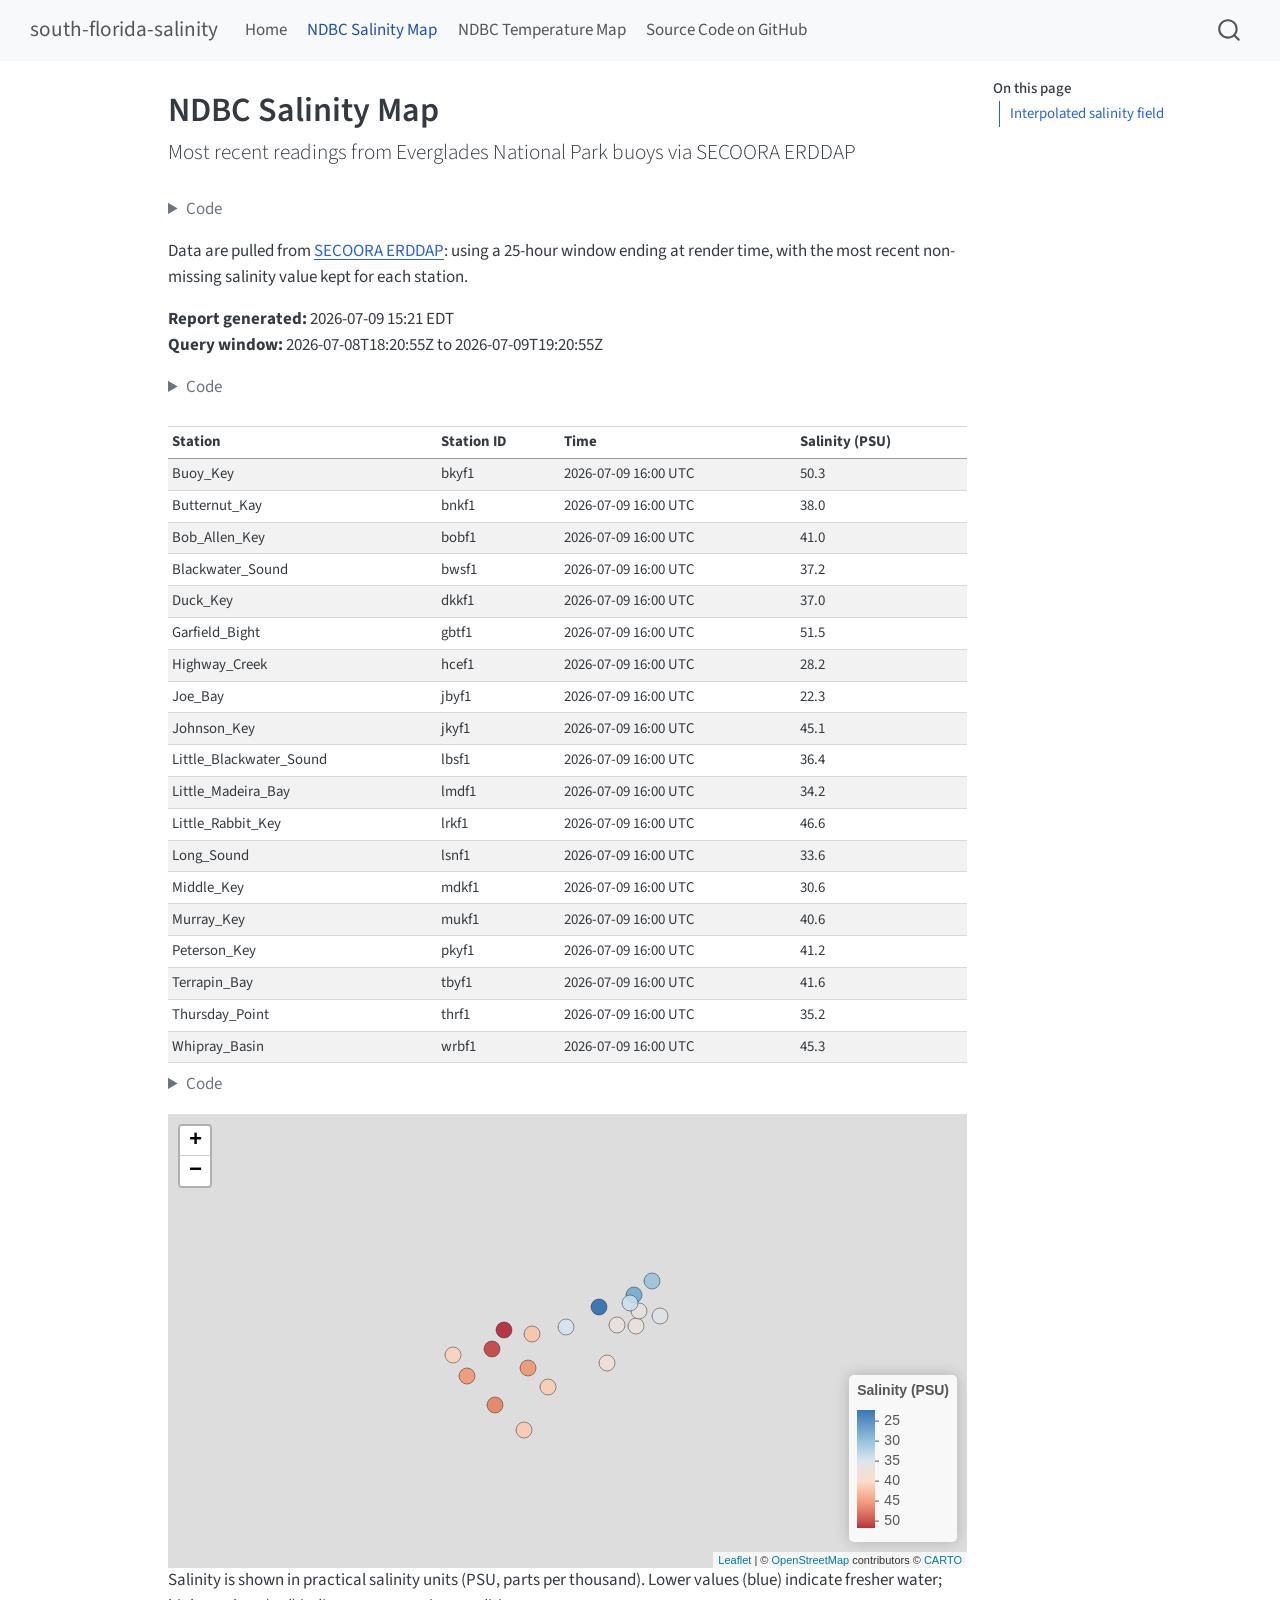
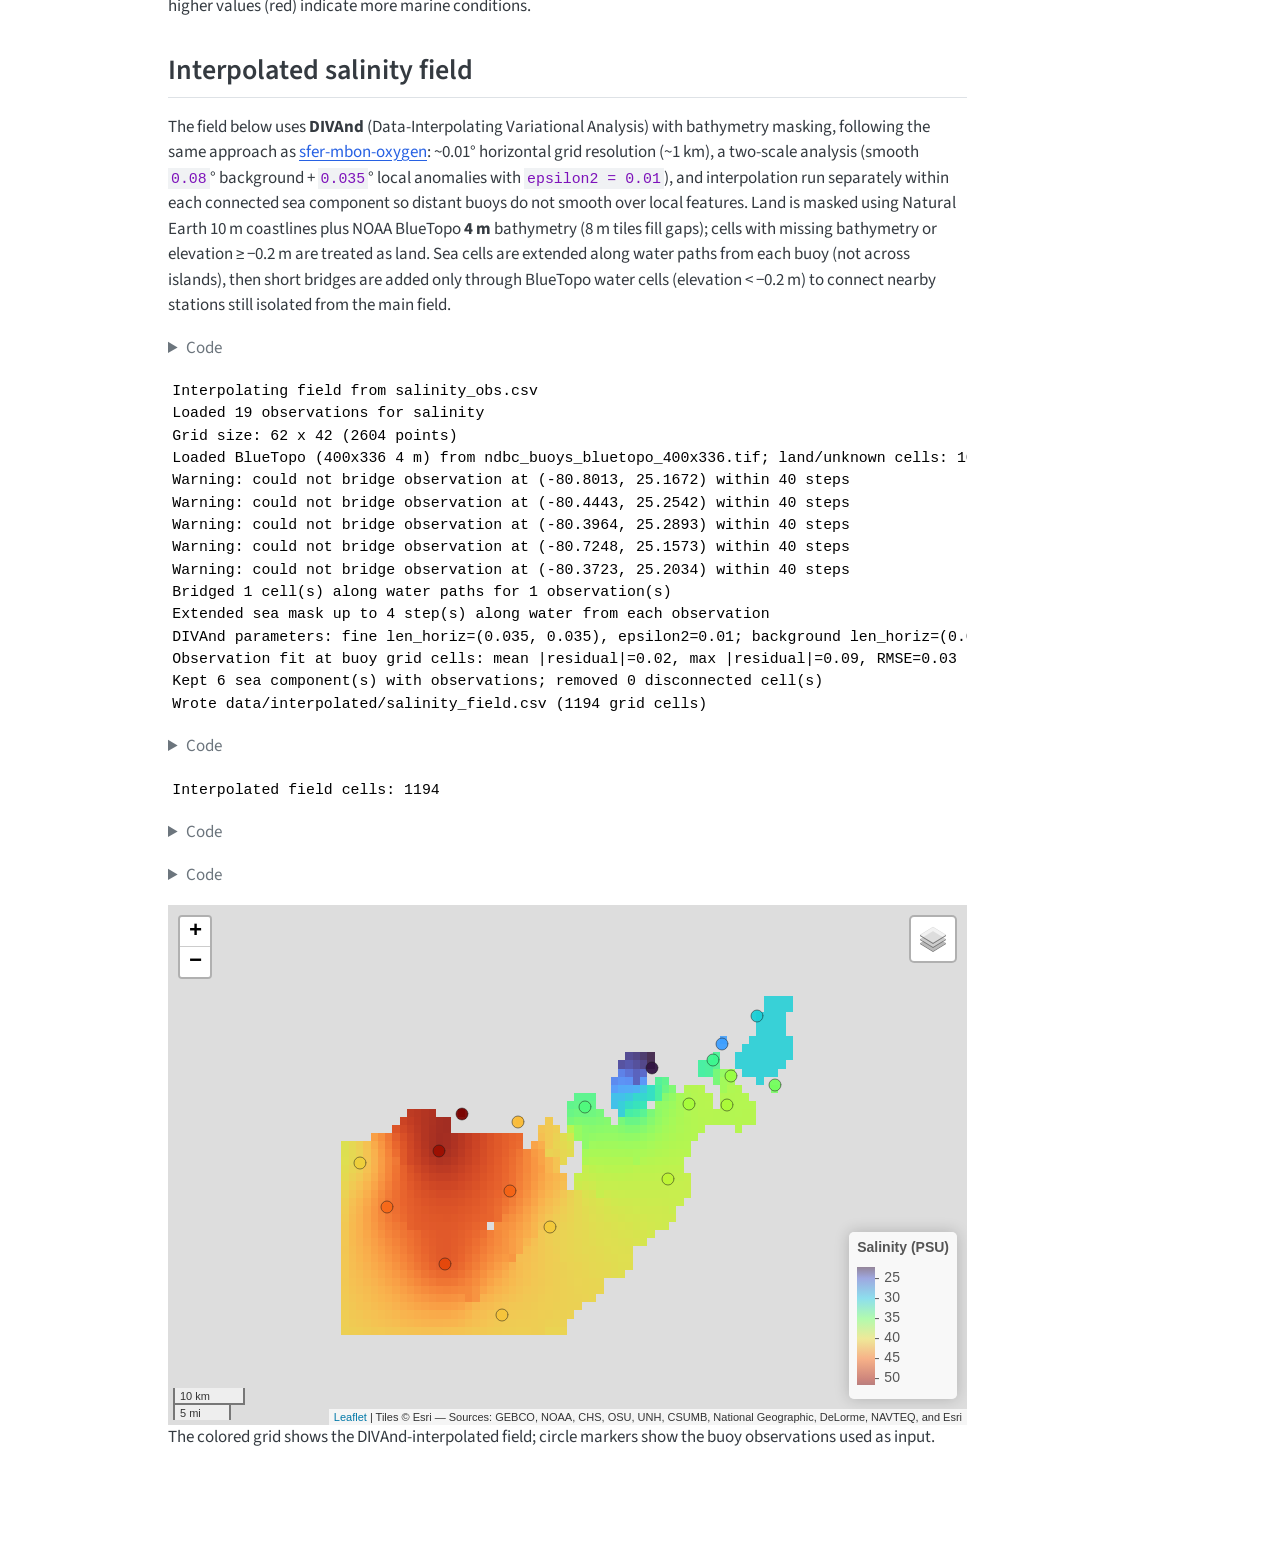
==== commit 82dc0866: "Built site for gh-pages" ====
--- a/ndbc_salinity_map.html
+++ b/ndbc_salinity_map.html
@@ -286,8 +286,8 @@
 </details>
 </div>
 <p>Data are pulled from <a href="https://erddap.secoora.org/erddap/index.html">SECOORA ERDDAP</a>: using a 25-hour window ending at render time, with the most recent non-missing salinity value kept for each station.</p>
-<p><strong>Report generated:</strong> 2026-07-09 14:15 EDT<br>
-<strong>Query window:</strong> 2026-07-08T17:14:51Z to 2026-07-09T18:14:51Z</p>
+<p><strong>Report generated:</strong> 2026-07-09 15:21 EDT<br>
+<strong>Query window:</strong> 2026-07-08T18:20:55Z to 2026-07-09T19:20:55Z</p>
 <div class="cell">
 <details class="code-fold">
 <summary>Code</summary>
@@ -324,115 +324,115 @@
 <tr class="odd">
 <td style="text-align: left;">Buoy_Key</td>
 <td style="text-align: left;">bkyf1</td>
-<td style="text-align: left;">2026-07-09 15:00 UTC</td>
-<td style="text-align: left;">50.5</td>
+<td style="text-align: left;">2026-07-09 16:00 UTC</td>
+<td style="text-align: left;">50.3</td>
 </tr>
 <tr class="even">
 <td style="text-align: left;">Butternut_Kay</td>
 <td style="text-align: left;">bnkf1</td>
-<td style="text-align: left;">2026-07-09 15:00 UTC</td>
-<td style="text-align: left;">38.1</td>
+<td style="text-align: left;">2026-07-09 16:00 UTC</td>
+<td style="text-align: left;">38.0</td>
 </tr>
 <tr class="odd">
 <td style="text-align: left;">Bob_Allen_Key</td>
 <td style="text-align: left;">bobf1</td>
-<td style="text-align: left;">2026-07-09 15:00 UTC</td>
+<td style="text-align: left;">2026-07-09 16:00 UTC</td>
 <td style="text-align: left;">41.0</td>
 </tr>
 <tr class="even">
 <td style="text-align: left;">Blackwater_Sound</td>
 <td style="text-align: left;">bwsf1</td>
-<td style="text-align: left;">2026-07-09 15:00 UTC</td>
+<td style="text-align: left;">2026-07-09 16:00 UTC</td>
 <td style="text-align: left;">37.2</td>
 </tr>
 <tr class="odd">
 <td style="text-align: left;">Duck_Key</td>
 <td style="text-align: left;">dkkf1</td>
-<td style="text-align: left;">2026-07-09 15:00 UTC</td>
-<td style="text-align: left;">37.1</td>
+<td style="text-align: left;">2026-07-09 16:00 UTC</td>
+<td style="text-align: left;">37.0</td>
 </tr>
 <tr class="even">
 <td style="text-align: left;">Garfield_Bight</td>
 <td style="text-align: left;">gbtf1</td>
-<td style="text-align: left;">2026-07-09 15:00 UTC</td>
-<td style="text-align: left;">51.4</td>
+<td style="text-align: left;">2026-07-09 16:00 UTC</td>
+<td style="text-align: left;">51.5</td>
 </tr>
 <tr class="odd">
 <td style="text-align: left;">Highway_Creek</td>
 <td style="text-align: left;">hcef1</td>
-<td style="text-align: left;">2026-07-09 15:00 UTC</td>
-<td style="text-align: left;">28.1</td>
+<td style="text-align: left;">2026-07-09 16:00 UTC</td>
+<td style="text-align: left;">28.2</td>
 </tr>
 <tr class="even">
 <td style="text-align: left;">Joe_Bay</td>
 <td style="text-align: left;">jbyf1</td>
-<td style="text-align: left;">2026-07-09 15:00 UTC</td>
+<td style="text-align: left;">2026-07-09 16:00 UTC</td>
 <td style="text-align: left;">22.3</td>
 </tr>
 <tr class="odd">
 <td style="text-align: left;">Johnson_Key</td>
 <td style="text-align: left;">jkyf1</td>
-<td style="text-align: left;">2026-07-09 15:00 UTC</td>
-<td style="text-align: left;">44.8</td>
+<td style="text-align: left;">2026-07-09 16:00 UTC</td>
+<td style="text-align: left;">45.1</td>
 </tr>
 <tr class="even">
 <td style="text-align: left;">Little_Blackwater_Sound</td>
 <td style="text-align: left;">lbsf1</td>
-<td style="text-align: left;">2026-07-09 15:00 UTC</td>
-<td style="text-align: left;">36.5</td>
+<td style="text-align: left;">2026-07-09 16:00 UTC</td>
+<td style="text-align: left;">36.4</td>
 </tr>
 <tr class="odd">
 <td style="text-align: left;">Little_Madeira_Bay</td>
 <td style="text-align: left;">lmdf1</td>
-<td style="text-align: left;">2026-07-09 15:00 UTC</td>
+<td style="text-align: left;">2026-07-09 16:00 UTC</td>
 <td style="text-align: left;">34.2</td>
 </tr>
 <tr class="even">
 <td style="text-align: left;">Little_Rabbit_Key</td>
 <td style="text-align: left;">lrkf1</td>
-<td style="text-align: left;">2026-07-09 15:00 UTC</td>
-<td style="text-align: left;">46.5</td>
+<td style="text-align: left;">2026-07-09 16:00 UTC</td>
+<td style="text-align: left;">46.6</td>
 </tr>
 <tr class="odd">
 <td style="text-align: left;">Long_Sound</td>
 <td style="text-align: left;">lsnf1</td>
-<td style="text-align: left;">2026-07-09 15:00 UTC</td>
+<td style="text-align: left;">2026-07-09 16:00 UTC</td>
 <td style="text-align: left;">33.6</td>
 </tr>
 <tr class="even">
 <td style="text-align: left;">Middle_Key</td>
 <td style="text-align: left;">mdkf1</td>
-<td style="text-align: left;">2026-07-09 15:00 UTC</td>
-<td style="text-align: left;">30.5</td>
+<td style="text-align: left;">2026-07-09 16:00 UTC</td>
+<td style="text-align: left;">30.6</td>
 </tr>
 <tr class="odd">
 <td style="text-align: left;">Murray_Key</td>
 <td style="text-align: left;">mukf1</td>
-<td style="text-align: left;">2026-07-09 15:00 UTC</td>
-<td style="text-align: left;">39.4</td>
+<td style="text-align: left;">2026-07-09 16:00 UTC</td>
+<td style="text-align: left;">40.6</td>
 </tr>
 <tr class="even">
 <td style="text-align: left;">Peterson_Key</td>
 <td style="text-align: left;">pkyf1</td>
-<td style="text-align: left;">2026-07-09 15:00 UTC</td>
-<td style="text-align: left;">41.1</td>
+<td style="text-align: left;">2026-07-09 16:00 UTC</td>
+<td style="text-align: left;">41.2</td>
 </tr>
 <tr class="odd">
 <td style="text-align: left;">Terrapin_Bay</td>
 <td style="text-align: left;">tbyf1</td>
-<td style="text-align: left;">2026-07-09 15:00 UTC</td>
+<td style="text-align: left;">2026-07-09 16:00 UTC</td>
 <td style="text-align: left;">41.6</td>
 </tr>
 <tr class="even">
 <td style="text-align: left;">Thursday_Point</td>
 <td style="text-align: left;">thrf1</td>
-<td style="text-align: left;">2026-07-09 15:00 UTC</td>
+<td style="text-align: left;">2026-07-09 16:00 UTC</td>
 <td style="text-align: left;">35.2</td>
 </tr>
 <tr class="odd">
 <td style="text-align: left;">Whipray_Basin</td>
 <td style="text-align: left;">wrbf1</td>
-<td style="text-align: left;">2026-07-09 15:00 UTC</td>
+<td style="text-align: left;">2026-07-09 16:00 UTC</td>
 <td style="text-align: left;">45.3</td>
 </tr>
 </tbody>
@@ -480,14 +480,14 @@
 <span id="cb3-36"><a href="#cb3-36" aria-hidden="true" tabindex="-1"></a>  )</span></code></pre></div><button title="Copy to Clipboard" class="code-copy-button"><i class="bi"></i></button></div>
 </details>
 <div class="cell-output-display">
-<div class="leaflet html-widget html-fill-item" id="htmlwidget-aaaaa891a895160e33bf" style="width:100%;height:454px;"></div>
-<script type="application/json" data-for="htmlwidget-aaaaa891a895160e33bf">{"x":{"options":{"crs":{"crsClass":"L.CRS.EPSG3857","code":null,"proj4def":null,"projectedBounds":null,"options":{}}},"calls":[{"method":"addProviderTiles","args":["CartoDB.Positron",null,null,{"errorTileUrl":"","noWrap":false,"detectRetina":false}]},{"method":"addCircleMarkers","args":[[25.12111,25.08668,25.02663,25.17834,25.18009,25.16723,25.25416,25.22451,25.05254,25.21434,25.1758,24.98158,25.23516,25.28932,25.10613,24.91806,25.15734,25.20338,25.07209],[-80.83356000000001,-80.51904,-80.68137,-80.43838,-80.49001,-80.8013,-80.44427,-80.54101,-80.90448000000001,-80.43221,-80.63269,-80.8257,-80.4568,-80.39642000000001,-80.94232,-80.74679999999999,-80.72479,-80.37232,-80.73511000000001],8,null,null,{"interactive":true,"className":"","stroke":true,"color":"#333333","weight":1,"opacity":0.5,"fill":true,"fillColor":["#BD3334","#F2DED3","#FCCAB1","#ECDFD9","#EAE0DA","#B2182B","#67A9CF","#2166AC","#F29670","#E6E1DE","#D3E5EE","#E67A59","#CCE2EE","#96C2DD","#FBDCC9","#FCC9AF","#FBC1A6","#DCE3E7","#F08E67"],"fillOpacity":0.85},null,null,null,null,["Buoy_Key (bky): 50.5 PSU\n2026-07-09 15:00 UTC","Butternut_Kay (bnk): 38.1 PSU\n2026-07-09 15:00 UTC","Bob_Allen_Key (bob): 41.0 PSU\n2026-07-09 15:00 UTC","Blackwater_Sound (bws): 37.2 PSU\n2026-07-09 15:00 UTC","Duck_Key (dkk): 37.1 PSU\n2026-07-09 15:00 UTC","Garfield_Bight (gbt): 51.4 PSU\n2026-07-09 15:00 UTC","Highway_Creek (hce): 28.1 PSU\n2026-07-09 15:00 UTC","Joe_Bay (jby): 22.3 PSU\n2026-07-09 15:00 UTC","Johnson_Key (jky): 44.8 PSU\n2026-07-09 15:00 UTC","Little_Blackwater_Sound (lbs): 36.5 PSU\n2026-07-09 15:00 UTC","Little_Madeira_Bay (lmd): 34.2 PSU\n2026-07-09 15:00 UTC","Little_Rabbit_Key (lrk): 46.5 PSU\n2026-07-09 15:00 UTC","Long_Sound (lsn): 33.6 PSU\n2026-07-09 15:00 UTC","Middle_Key (mdk): 30.5 PSU\n2026-07-09 15:00 UTC","Murray_Key (muk): 39.4 PSU\n2026-07-09 15:00 UTC","Peterson_Key (pky): 41.1 PSU\n2026-07-09 15:00 UTC","Terrapin_Bay (tby): 41.6 PSU\n2026-07-09 15:00 UTC","Thursday_Point (thr): 35.2 PSU\n2026-07-09 15:00 UTC","Whipray_Basin (wrb): 45.3 PSU\n2026-07-09 15:00 UTC"],{"interactive":false,"permanent":false,"direction":"auto","opacity":1,"offset":[0,0],"textsize":"10px","textOnly":false,"className":"","sticky":true},null]},{"method":"addLegend","args":[{"colors":["#2166AC , #4785BD 9.41529861865112%, #8CBCDA 26.5408736098314%, #DAE3E8 43.6664486010118%, #FDD8C3 60.7920235921921%, #F1936C 77.9175985833724%, #C23C38 95.0431735745528%, #B2182B "],"labels":["25","30","35","40","45","50"],"na_color":null,"na_label":"NA","opacity":0.9,"position":"bottomright","type":"numeric","title":"Salinity (PSU)","extra":{"p_1":0.09415298618651118,"p_n":0.9504317357455275},"layerId":null,"className":"info legend","group":null}]}],"setView":[[25.13918368421053,-80.62729368421053],9,[]],"limits":{"lat":[24.91806,25.28932],"lng":[-80.94232,-80.37232]}},"evals":[],"jsHooks":[]}</script>
+<div class="leaflet html-widget html-fill-item" id="htmlwidget-446de2514ef3fe491e35" style="width:100%;height:454px;"></div>
+<script type="application/json" data-for="htmlwidget-446de2514ef3fe491e35">{"x":{"options":{"crs":{"crsClass":"L.CRS.EPSG3857","code":null,"proj4def":null,"projectedBounds":null,"options":{}}},"calls":[{"method":"addProviderTiles","args":["CartoDB.Positron",null,null,{"errorTileUrl":"","noWrap":false,"detectRetina":false}]},{"method":"addCircleMarkers","args":[[25.12111,25.08668,25.02663,25.17834,25.18009,25.16723,25.25416,25.22451,25.05254,25.21434,25.1758,24.98158,25.23516,25.28932,25.10613,24.91806,25.15734,25.20338,25.07209],[-80.83356000000001,-80.51904,-80.68137,-80.43838,-80.49001,-80.8013,-80.44427,-80.54101,-80.90448000000001,-80.43221,-80.63269,-80.8257,-80.4568,-80.39642000000001,-80.94232,-80.74679999999999,-80.72479,-80.37232,-80.73511000000001],8,null,null,{"interactive":true,"className":"","stroke":true,"color":"#333333","weight":1,"opacity":0.5,"fill":true,"fillColor":["#BF3735","#F1DED4","#FCCBB2","#EBE0D9","#EAE0DB","#B2182B","#67A9CF","#2166AC","#F1926C","#E5E1DF","#D3E5EF","#E67B59","#CAE1EE","#95C1DD","#FDD1BA","#FCC8AF","#FBC2A7","#DCE3E7","#F08F68"],"fillOpacity":0.85},null,null,null,null,["Buoy_Key (bky): 50.3 PSU\n2026-07-09 16:00 UTC","Butternut_Kay (bnk): 38.0 PSU\n2026-07-09 16:00 UTC","Bob_Allen_Key (bob): 41.0 PSU\n2026-07-09 16:00 UTC","Blackwater_Sound (bws): 37.2 PSU\n2026-07-09 16:00 UTC","Duck_Key (dkk): 37.0 PSU\n2026-07-09 16:00 UTC","Garfield_Bight (gbt): 51.5 PSU\n2026-07-09 16:00 UTC","Highway_Creek (hce): 28.2 PSU\n2026-07-09 16:00 UTC","Joe_Bay (jby): 22.3 PSU\n2026-07-09 16:00 UTC","Johnson_Key (jky): 45.1 PSU\n2026-07-09 16:00 UTC","Little_Blackwater_Sound (lbs): 36.4 PSU\n2026-07-09 16:00 UTC","Little_Madeira_Bay (lmd): 34.2 PSU\n2026-07-09 16:00 UTC","Little_Rabbit_Key (lrk): 46.6 PSU\n2026-07-09 16:00 UTC","Long_Sound (lsn): 33.6 PSU\n2026-07-09 16:00 UTC","Middle_Key (mdk): 30.6 PSU\n2026-07-09 16:00 UTC","Murray_Key (muk): 40.6 PSU\n2026-07-09 16:00 UTC","Peterson_Key (pky): 41.2 PSU\n2026-07-09 16:00 UTC","Terrapin_Bay (tby): 41.6 PSU\n2026-07-09 16:00 UTC","Thursday_Point (thr): 35.2 PSU\n2026-07-09 16:00 UTC","Whipray_Basin (wrb): 45.3 PSU\n2026-07-09 16:00 UTC"],{"interactive":false,"permanent":false,"direction":"auto","opacity":1,"offset":[0,0],"textsize":"10px","textOnly":false,"className":"","sticky":true},null]},{"method":"addLegend","args":[{"colors":["#2166AC , #4684BC 9.1293060820834%, #8BBCD9 26.2986923795396%, #DAE3E9 43.4680786769958%, #FDD8C4 60.637464974452%, #F2936D 77.8068512719081%, #C23D38 94.9762375693643%, #B2182B "],"labels":["25","30","35","40","45","50"],"na_color":null,"na_label":"NA","opacity":0.9,"position":"bottomright","type":"numeric","title":"Salinity (PSU)","extra":{"p_1":0.09129306082083401,"p_n":0.9497623756936432},"layerId":null,"className":"info legend","group":null}]}],"setView":[[25.13918368421053,-80.62729368421053],9,[]],"limits":{"lat":[24.91806,25.28932],"lng":[-80.94232,-80.37232]}},"evals":[],"jsHooks":[]}</script>
 </div>
 </div>
 <p>Salinity is shown in practical salinity units (PSU, parts per thousand). Lower values (blue) indicate fresher water; higher values (red) indicate more marine conditions.</p>
 <section id="interpolated-salinity-field" class="level2">
 <h2 class="anchored" data-anchor-id="interpolated-salinity-field">Interpolated salinity field</h2>
-<p>The field below uses <strong>DIVAnd</strong> (Data-Interpolating Variational Analysis) with bathymetry masking, following the same approach as <a href="https://github.com/usf-imars/sfer-mbon-oxygen">sfer-mbon-oxygen</a>: ~0.01° horizontal grid resolution (~1 km), correlation length <code>(0.05, 0.05)</code> degrees, and <code>epsilon2 = 1.0</code>. Land is masked using Natural Earth 10 m coastlines plus NOAA BlueTopo <strong>4 m</strong> bathymetry (8 m tiles fill gaps); cells with missing bathymetry or elevation ≥ −0.2 m are treated as land. Sea cells are extended along water paths from each buoy (not across islands), then short bridges are added only through BlueTopo water cells (elevation &lt; −0.2 m) to connect nearby stations still isolated from the main field.</p>
+<p>The field below uses <strong>DIVAnd</strong> (Data-Interpolating Variational Analysis) with bathymetry masking, following the same approach as <a href="https://github.com/usf-imars/sfer-mbon-oxygen">sfer-mbon-oxygen</a>: ~0.01° horizontal grid resolution (~1 km), a two-scale analysis (smooth <code>0.08</code>° background + <code>0.035</code>° local anomalies with <code>epsilon2 = 0.01</code>), and interpolation run separately within each connected sea component so distant buoys do not smooth over local features. Land is masked using Natural Earth 10 m coastlines plus NOAA BlueTopo <strong>4 m</strong> bathymetry (8 m tiles fill gaps); cells with missing bathymetry or elevation ≥ −0.2 m are treated as land. Sea cells are extended along water paths from each buoy (not across islands), then short bridges are added only through BlueTopo water cells (elevation &lt; −0.2 m) to connect nearby stations still isolated from the main field.</p>
 <div class="cell">
 <details class="code-fold">
 <summary>Code</summary>
@@ -523,7 +523,9 @@
 Warning: could not bridge observation at (-80.3723, 25.2034) within 40 steps
 Bridged 1 cell(s) along water paths for 1 observation(s)
 Extended sea mask up to 4 step(s) along water from each observation
-Kept 6 sea component(s) with observations; removed 406 disconnected cell(s)
+DIVAnd parameters: fine len_horiz=(0.035, 0.035), epsilon2=0.01; background len_horiz=(0.08, 0.08), epsilon2=1.0 (per sea component)
+Observation fit at buoy grid cells: mean |residual|=0.02, max |residual|=0.09, RMSE=0.03
+Kept 6 sea component(s) with observations; removed 0 disconnected cell(s)
 Wrote data/interpolated/salinity_field.csv (1194 grid cells) </code></pre>
 </div>
 <details class="code-fold">
@@ -549,8 +551,8 @@
 <span id="cb9-5"><a href="#cb9-5" aria-hidden="true" tabindex="-1"></a><span class="fu">plot_salinity_field</span>(salinity_field, salinity_data)</span></code></pre></div><button title="Copy to Clipboard" class="code-copy-button"><i class="bi"></i></button></div>
 </details>
 <div class="cell-output-display">
-<div id="htmlwidget-6f30092fe036e02a74db" style="width:100%;height:520px;" class="leaflet html-widget"></div>
-<script type="application/json" data-for="htmlwidget-6f30092fe036e02a74db">{"x":{"options":{"crs":{"crsClass":"L.CRS.EPSG3857","code":null,"proj4def":null,"projectedBounds":null,"options":{}},"preferCanvas":true},"calls":[{"method":"createMapPane","args":["fieldValues",620]},{"method":"addProviderTiles","args":["Esri.OceanBasemap",null,"Ocean",{"errorTileUrl":"","noWrap":false,"detectRetina":false}]},{"method":"addProviderTiles","args":["CartoDB.Positron",null,"Light",{"errorTileUrl":"","noWrap":false,"detectRetina":false}]},{"method":"addProviderTiles","args":["OpenStreetMap",null,"OpenStreetMap",{"errorTileUrl":"","noWrap":false,"detectRetina":false}]},{"method":"addRasterImage","args":["[data-uri]",[[25.31433536585364,-80.96731999999999],[24.89304463414662,-80.34732000000055]],null,"Interpolated field",{"tileSize":256,"zIndex":1,"minZoom":0,"opacity":0.85}]},{"method":"addRectangles","args":[[24.89304463414634,24.89304463414634,24.89304463414634,24.89304463414634,24.89304463414634,24.89304463414634,24.89304463414634,24.89304463414634,24.89304463414634,24.89304463414634,24.89304463414634,24.89304463414634,24.89304463414634,24.89304463414634,24.89304463414634,24.89304463414634,24.89304463414634,24.89304463414634,24.89304463414634,24.89304463414634,24.89304463414634,24.89304463414634,24.89304463414634,24.89304463414634,24.89304463414634,24.89304463414634,24.89304463414634,24.89304463414634,24.89304463414634,24.90307536585366,24.90307536585366,24.90307536585366,24.90307536585366,24.90307536585366,24.90307536585366,24.90307536585366,24.90307536585366,24.90307536585366,24.90307536585366,24.90307536585366,24.90307536585366,24.90307536585366,24.90307536585366,24.90307536585366,24.90307536585366,24.90307536585366,24.90307536585366,24.90307536585366,24.90307536585366,24.90307536585366,24.90307536585366,24.90307536585366,24.90307536585366,24.90307536585366,24.90307536585366,24.90307536585366,24.90307536585366,24.90307536585366,24.90307536585366,24.90307536585366,24.91310609756098,24.91310609756098,24.91310609756098,24.91310609756098,24.91310609756098,24.91310609756098,24.91310609756098,24.91310609756098,24.91310609756098,24.91310609756098,24.91310609756098,24.91310609756098,24.91310609756098,24.91310609756098,24.91310609756098,24.91310609756098,24.91310609756098,24.91310609756098,24.91310609756098,24.91310609756098,24.91310609756098,24.91310609756098,24.91310609756098,24.91310609756098,24.91310609756098,24.91310609756098,24.91310609756098,24.91310609756098,24.91310609756098,24.91310609756098,24.91310609756098,24.91310609756098,24.92313682926829,24.92313682926829,24.92313682926829,24.92313682926829,24.92313682926829,24.92313682926829,24.92313682926829,24.92313682926829,24.92313682926829,24.92313682926829,24.92313682926829,24.92313682926829,24.92313682926829,24.92313682926829,24.92313682926829,24.92313682926829,24.92313682926829,24.92313682926829,24.92313682926829,24.92313682926829,24.92313682926829,24.92313682926829,24.92313682926829,24.92313682926829,24.92313682926829,24.92313682926829,24.92313682926829,24.92313682926829,24.92313682926829,24.92313682926829,24.92313682926829,24.92313682926829,24.93316756097561,24.93316756097561,24.93316756097561,24.93316756097561,24.93316756097561,24.93316756097561,24.93316756097561,24.93316756097561,24.93316756097561,24.93316756097561,24.93316756097561,24.93316756097561,24.93316756097561,24.93316756097561,24.93316756097561,24.93316756097561,24.93316756097561,24.93316756097561,24.93316756097561,24.93316756097561,24.93316756097561,24.93316756097561,24.93316756097561,24.93316756097561,24.93316756097561,24.93316756097561,24.93316756097561,24.93316756097561,24.93316756097561,24.93316756097561,24.93316756097561,24.93316756097561,24.94319829268293,24.94319829268293,24.94319829268293,24.94319829268293,24.94319829268293,24.94319829268293,24.94319829268293,24.94319829268293,24.94319829268293,24.94319829268293,24.94319829268293,24.94319829268293,24.94319829268293,24.94319829268293,24.94319829268293,24.94319829268293,24.94319829268293,24.94319829268293,24.94319829268293,24.94319829268293,24.94319829268293,24.94319829268293,24.94319829268293,24.94319829268293,24.94319829268293,24.94319829268293,24.94319829268293,24.94319829268293,24.94319829268293,24.94319829268293,24.94319829268293,24.94319829268293,24.94319829268293,24.94319829268293,24.94319829268293,24.94319829268293,24.95322902439024,24.95322902439024,24.95322902439024,24.95322902439024,24.95322902439024,24.95322902439024,24.95322902439024,24.95322902439024,24.95322902439024,24.95322902439024,24.95322902439024,24.95322902439024,24.95322902439024,24.95322902439024,24.95322902439024,24.95322902439024,24.95322902439024,24.95322902439024,24.95322902439024,24.95322902439024,24.95322902439024,24.95322902439024,24.95322902439024,24.95322902439024,24.95322902439024,24.95322902439024,24.95322902439024,24.95322902439024,24.95322902439024,24.95322902439024,24.95322902439024,24.95322902439024,24.95322902439024,24.95322902439024,24.95322902439024,24.95322902439024,24.96325975609756,24.96325975609756,24.96325975609756,24.96325975609756,24.96325975609756,24.96325975609756,24.96325975609756,24.96325975609756,24.96325975609756,24.96325975609756,24.96325975609756,24.96325975609756,24.96325975609756,24.96325975609756,24.96325975609756,24.96325975609756,24.96325975609756,24.96325975609756,24.96325975609756,24.96325975609756,24.96325975609756,24.96325975609756,24.96325975609756,24.96325975609756,24.96325975609756,24.96325975609756,24.96325975609756,24.96325975609756,24.96325975609756,24.96325975609756,24.96325975609756,24.96325975609756,24.96325975609756,24.96325975609756,24.96325975609756,24.96325975609756,24.96325975609756,24.97329048780488,24.97329048780488,24.97329048780488,24.97329048780488,24.97329048780488,24.97329048780488,24.97329048780488,24.97329048780488,24.97329048780488,24.97329048780488,24.97329048780488,24.97329048780488,24.97329048780488,24.97329048780488,24.97329048780488,24.97329048780488,24.97329048780488,24.97329048780488,24.97329048780488,24.97329048780488,24.97329048780488,24.97329048780488,24.97329048780488,24.97329048780488,24.97329048780488,24.97329048780488,24.97329048780488,24.97329048780488,24.97329048780488,24.97329048780488,24.97329048780488,24.97329048780488,24.97329048780488,24.97329048780488,24.97329048780488,24.97329048780488,24.97329048780488,24.97329048780488,24.97329048780488,24.97329048780488,24.9833212195122,24.9833212195122,24.9833212195122,24.9833212195122,24.9833212195122,24.9833212195122,24.9833212195122,24.9833212195122,24.9833212195122,24.9833212195122,24.9833212195122,24.9833212195122,24.9833212195122,24.9833212195122,24.9833212195122,24.9833212195122,24.9833212195122,24.9833212195122,24.9833212195122,24.9833212195122,24.9833212195122,24.9833212195122,24.9833212195122,24.9833212195122,24.9833212195122,24.9833212195122,24.9833212195122,24.9833212195122,24.9833212195122,24.9833212195122,24.9833212195122,24.9833212195122,24.9833212195122,24.9833212195122,24.9833212195122,24.9833212195122,24.9833212195122,24.9833212195122,24.99335195121951,24.99335195121951,24.99335195121951,24.99335195121951,24.99335195121951,24.99335195121951,24.99335195121951,24.99335195121951,24.99335195121951,24.99335195121951,24.99335195121951,24.99335195121951,24.99335195121951,24.99335195121951,24.99335195121951,24.99335195121951,24.99335195121951,24.99335195121951,24.99335195121951,24.99335195121951,24.99335195121951,24.99335195121951,24.99335195121951,24.99335195121951,24.99335195121951,24.99335195121951,24.99335195121951,24.99335195121951,24.99335195121951,24.99335195121951,24.99335195121951,24.99335195121951,24.99335195121951,24.99335195121951,24.99335195121951,24.99335195121951,24.99335195121951,24.99335195121951,25.00338268292683,25.00338268292683,25.00338268292683,25.00338268292683,25.00338268292683,25.00338268292683,25.00338268292683,25.00338268292683,25.00338268292683,25.00338268292683,25.00338268292683,25.00338268292683,25.00338268292683,25.00338268292683,25.00338268292683,25.00338268292683,25.00338268292683,25.00338268292683,25.00338268292683,25.00338268292683,25.00338268292683,25.00338268292683,25.00338268292683,25.00338268292683,25.00338268292683,25.00338268292683,25.00338268292683,25.00338268292683,25.00338268292683,25.00338268292683,25.00338268292683,25.00338268292683,25.00338268292683,25.00338268292683,25.00338268292683,25.00338268292683,25.00338268292683,25.00338268292683,25.00338268292683,25.00338268292683,25.00338268292683,25.01341341463415,25.01341341463415,25.01341341463415,25.01341341463415,25.01341341463415,25.01341341463415,25.01341341463415,25.01341341463415,25.01341341463415,25.01341341463415,25.01341341463415,25.01341341463415,25.01341341463415,25.01341341463415,25.01341341463415,25.01341341463415,25.01341341463415,25.01341341463415,25.01341341463415,25.01341341463415,25.01341341463415,25.01341341463415,25.01341341463415,25.01341341463415,25.01341341463415,25.01341341463415,25.01341341463415,25.01341341463415,25.01341341463415,25.01341341463415,25.01341341463415,25.01341341463415,25.01341341463415,25.01341341463415,25.01341341463415,25.01341341463415,25.01341341463415,25.01341341463415,25.01341341463415,25.01341341463415,25.01341341463415,25.02344414634146,25.02344414634146,25.02344414634146,25.02344414634146,25.02344414634146,25.02344414634146,25.02344414634146,25.02344414634146,25.02344414634146,25.02344414634146,25.02344414634146,25.02344414634146,25.02344414634146,25.02344414634146,25.02344414634146,25.02344414634146,25.02344414634146,25.02344414634146,25.02344414634146,25.02344414634146,25.02344414634146,25.02344414634146,25.02344414634146,25.02344414634146,25.02344414634146,25.02344414634146,25.02344414634146,25.02344414634146,25.02344414634146,25.02344414634146,25.02344414634146,25.02344414634146,25.02344414634146,25.02344414634146,25.02344414634146,25.02344414634146,25.02344414634146,25.02344414634146,25.02344414634146,25.02344414634146,25.03347487804878,25.03347487804878,25.03347487804878,25.03347487804878,25.03347487804878,25.03347487804878,25.03347487804878,25.03347487804878,25.03347487804878,25.03347487804878,25.03347487804878,25.03347487804878,25.03347487804878,25.03347487804878,25.03347487804878,25.03347487804878,25.03347487804878,25.03347487804878,25.03347487804878,25.03347487804878,25.03347487804878,25.03347487804878,25.03347487804878,25.03347487804878,25.03347487804878,25.03347487804878,25.03347487804878,25.03347487804878,25.03347487804878,25.03347487804878,25.03347487804878,25.03347487804878,25.03347487804878,25.03347487804878,25.03347487804878,25.03347487804878,25.03347487804878,25.03347487804878,25.03347487804878,25.03347487804878,25.03347487804878,25.03347487804878,25.03347487804878,25.0435056097561,25.0435056097561,25.0435056097561,25.0435056097561,25.0435056097561,25.0435056097561,25.0435056097561,25.0435056097561,25.0435056097561,25.0435056097561,25.0435056097561,25.0435056097561,25.0435056097561,25.0435056097561,25.0435056097561,25.0435056097561,25.0435056097561,25.0435056097561,25.0435056097561,25.0435056097561,25.0435056097561,25.0435056097561,25.0435056097561,25.0435056097561,25.0435056097561,25.0435056097561,25.0435056097561,25.0435056097561,25.0435056097561,25.0435056097561,25.0435056097561,25.0435056097561,25.0435056097561,25.0435056097561,25.0435056097561,25.0435056097561,25.0435056097561,25.0435056097561,25.0435056097561,25.0435056097561,25.0435056097561,25.0435056097561,25.0435056097561,25.0435056097561,25.0435056097561,25.05353634146341,25.05353634146341,25.05353634146341,25.05353634146341,25.05353634146341,25.05353634146341,25.05353634146341,25.05353634146341,25.05353634146341,25.05353634146341,25.05353634146341,25.05353634146341,25.05353634146341,25.05353634146341,25.05353634146341,25.05353634146341,25.05353634146341,25.05353634146341,25.05353634146341,25.05353634146341,25.05353634146341,25.05353634146341,25.05353634146341,25.05353634146341,25.05353634146341,25.05353634146341,25.05353634146341,25.05353634146341,25.05353634146341,25.05353634146341,25.05353634146341,25.05353634146341,25.05353634146341,25.05353634146341,25.05353634146341,25.05353634146341,25.05353634146341,25.05353634146341,25.05353634146341,25.05353634146341,25.05353634146341,25.05353634146341,25.05353634146341,25.05353634146341,25.05353634146341,25.05353634146341,25.06356707317073,25.06356707317073,25.06356707317073,25.06356707317073,25.06356707317073,25.06356707317073,25.06356707317073,25.06356707317073,25.06356707317073,25.06356707317073,25.06356707317073,25.06356707317073,25.06356707317073,25.06356707317073,25.06356707317073,25.06356707317073,25.06356707317073,25.06356707317073,25.06356707317073,25.06356707317073,25.06356707317073,25.06356707317073,25.06356707317073,25.06356707317073,25.06356707317073,25.06356707317073,25.06356707317073,25.06356707317073,25.06356707317073,25.06356707317073,25.06356707317073,25.06356707317073,25.06356707317073,25.06356707317073,25.06356707317073,25.06356707317073,25.06356707317073,25.06356707317073,25.06356707317073,25.06356707317073,25.06356707317073,25.06356707317073,25.06356707317073,25.06356707317073,25.06356707317073,25.06356707317073,25.06356707317073,25.07359780487805,25.07359780487805,25.07359780487805,25.07359780487805,25.07359780487805,25.07359780487805,25.07359780487805,25.07359780487805,25.07359780487805,25.07359780487805,25.07359780487805,25.07359780487805,25.07359780487805,25.07359780487805,25.07359780487805,25.07359780487805,25.07359780487805,25.07359780487805,25.07359780487805,25.07359780487805,25.07359780487805,25.07359780487805,25.07359780487805,25.07359780487805,25.07359780487805,25.07359780487805,25.07359780487805,25.07359780487805,25.07359780487805,25.07359780487805,25.07359780487805,25.07359780487805,25.07359780487805,25.07359780487805,25.07359780487805,25.07359780487805,25.07359780487805,25.07359780487805,25.07359780487805,25.07359780487805,25.07359780487805,25.07359780487805,25.07359780487805,25.07359780487805,25.07359780487805,25.07359780487805,25.08362853658537,25.08362853658537,25.08362853658537,25.08362853658537,25.08362853658537,25.08362853658537,25.08362853658537,25.08362853658537,25.08362853658537,25.08362853658537,25.08362853658537,25.08362853658537,25.08362853658537,25.08362853658537,25.08362853658537,25.08362853658537,25.08362853658537,25.08362853658537,25.08362853658537,25.08362853658537,25.08362853658537,25.08362853658537,25.08362853658537,25.08362853658537,25.08362853658537,25.08362853658537,25.08362853658537,25.08362853658537,25.08362853658537,25.08362853658537,25.08362853658537,25.08362853658537,25.08362853658537,25.08362853658537,25.08362853658537,25.08362853658537,25.08362853658537,25.08362853658537,25.08362853658537,25.08362853658537,25.08362853658537,25.08362853658537,25.08362853658537,25.08362853658537,25.08362853658537,25.08362853658537,25.09365926829268,25.09365926829268,25.09365926829268,25.09365926829268,25.09365926829268,25.09365926829268,25.09365926829268,25.09365926829268,25.09365926829268,25.09365926829268,25.09365926829268,25.09365926829268,25.09365926829268,25.09365926829268,25.09365926829268,25.09365926829268,25.09365926829268,25.09365926829268,25.09365926829268,25.09365926829268,25.09365926829268,25.09365926829268,25.09365926829268,25.09365926829268,25.09365926829268,25.09365926829268,25.09365926829268,25.09365926829268,25.09365926829268,25.09365926829268,25.09365926829268,25.09365926829268,25.09365926829268,25.09365926829268,25.09365926829268,25.09365926829268,25.09365926829268,25.09365926829268,25.09365926829268,25.09365926829268,25.09365926829268,25.09365926829268,25.10369,25.10369,25.10369,25.10369,25.10369,25.10369,25.10369,25.10369,25.10369,25.10369,25.10369,25.10369,25.10369,25.10369,25.10369,25.10369,25.10369,25.10369,25.10369,25.10369,25.10369,25.10369,25.10369,25.10369,25.10369,25.10369,25.10369,25.10369,25.10369,25.10369,25.10369,25.10369,25.10369,25.10369,25.10369,25.10369,25.10369,25.10369,25.10369,25.10369,25.10369,25.11372073170732,25.11372073170732,25.11372073170732,25.11372073170732,25.11372073170732,25.11372073170732,25.11372073170732,25.11372073170732,25.11372073170732,25.11372073170732,25.11372073170732,25.11372073170732,25.11372073170732,25.11372073170732,25.11372073170732,25.11372073170732,25.11372073170732,25.11372073170732,25.11372073170732,25.11372073170732,25.11372073170732,25.11372073170732,25.11372073170732,25.11372073170732,25.11372073170732,25.11372073170732,25.11372073170732,25.11372073170732,25.11372073170732,25.11372073170732,25.11372073170732,25.11372073170732,25.11372073170732,25.11372073170732,25.11372073170732,25.11372073170732,25.11372073170732,25.11372073170732,25.11372073170732,25.11372073170732,25.11372073170732,25.11372073170732,25.11372073170732,25.11372073170732,25.11372073170732,25.12375146341464,25.12375146341464,25.12375146341464,25.12375146341464,25.12375146341464,25.12375146341464,25.12375146341464,25.12375146341464,25.12375146341464,25.12375146341464,25.12375146341464,25.12375146341464,25.12375146341464,25.12375146341464,25.12375146341464,25.12375146341464,25.12375146341464,25.12375146341464,25.12375146341464,25.12375146341464,25.12375146341464,25.12375146341464,25.12375146341464,25.12375146341464,25.12375146341464,25.12375146341464,25.12375146341464,25.12375146341464,25.12375146341464,25.12375146341464,25.12375146341464,25.12375146341464,25.12375146341464,25.12375146341464,25.12375146341464,25.12375146341464,25.12375146341464,25.12375146341464,25.12375146341464,25.12375146341464,25.12375146341464,25.12375146341464,25.12375146341464,25.12375146341464,25.13378219512195,25.13378219512195,25.13378219512195,25.13378219512195,25.13378219512195,25.13378219512195,25.13378219512195,25.13378219512195,25.13378219512195,25.13378219512195,25.13378219512195,25.13378219512195,25.13378219512195,25.13378219512195,25.13378219512195,25.13378219512195,25.13378219512195,25.13378219512195,25.13378219512195,25.13378219512195,25.13378219512195,25.13378219512195,25.13378219512195,25.13378219512195,25.13378219512195,25.13378219512195,25.13378219512195,25.13378219512195,25.13378219512195,25.13378219512195,25.13378219512195,25.13378219512195,25.13378219512195,25.13378219512195,25.13378219512195,25.13378219512195,25.13378219512195,25.13378219512195,25.13378219512195,25.13378219512195,25.13378219512195,25.13378219512195,25.14381292682927,25.14381292682927,25.14381292682927,25.14381292682927,25.14381292682927,25.14381292682927,25.14381292682927,25.14381292682927,25.14381292682927,25.14381292682927,25.14381292682927,25.14381292682927,25.14381292682927,25.14381292682927,25.14381292682927,25.14381292682927,25.14381292682927,25.14381292682927,25.14381292682927,25.14381292682927,25.14381292682927,25.14381292682927,25.14381292682927,25.14381292682927,25.14381292682927,25.14381292682927,25.14381292682927,25.14381292682927,25.14381292682927,25.14381292682927,25.15384365853658,25.15384365853658,25.15384365853658,25.15384365853658,25.15384365853658,25.15384365853658,25.15384365853658,25.15384365853658,25.15384365853658,25.15384365853658,25.15384365853658,25.15384365853658,25.15384365853658,25.15384365853658,25.15384365853658,25.15384365853658,25.15384365853658,25.15384365853658,25.15384365853658,25.15384365853658,25.15384365853658,25.15384365853658,25.15384365853658,25.15384365853658,25.15384365853658,25.15384365853658,25.15384365853658,25.15384365853658,25.15384365853658,25.1638743902439,25.1638743902439,25.1638743902439,25.1638743902439,25.1638743902439,25.1638743902439,25.1638743902439,25.1638743902439,25.1638743902439,25.1638743902439,25.1638743902439,25.1638743902439,25.1638743902439,25.1638743902439,25.1638743902439,25.1638743902439,25.1638743902439,25.1638743902439,25.1638743902439,25.1638743902439,25.1638743902439,25.1638743902439,25.1638743902439,25.1638743902439,25.1638743902439,25.1638743902439,25.17390512195122,25.17390512195122,25.17390512195122,25.17390512195122,25.17390512195122,25.17390512195122,25.17390512195122,25.17390512195122,25.17390512195122,25.17390512195122,25.17390512195122,25.17390512195122,25.17390512195122,25.17390512195122,25.17390512195122,25.17390512195122,25.17390512195122,25.17390512195122,25.17390512195122,25.18393585365854,25.18393585365854,25.18393585365854,25.18393585365854,25.18393585365854,25.18393585365854,25.18393585365854,25.18393585365854,25.18393585365854,25.18393585365854,25.18393585365854,25.18393585365854,25.18393585365854,25.18393585365854,25.18393585365854,25.18393585365854,25.18393585365854,25.18393585365854,25.19396658536585,25.19396658536585,25.19396658536585,25.19396658536585,25.19396658536585,25.19396658536585,25.19396658536585,25.19396658536585,25.19396658536585,25.19396658536585,25.19396658536585,25.19396658536585,25.19396658536585,25.20399731707317,25.20399731707317,25.20399731707317,25.20399731707317,25.20399731707317,25.20399731707317,25.20399731707317,25.20399731707317,25.21402804878049,25.21402804878049,25.21402804878049,25.21402804878049,25.21402804878049,25.21402804878049,25.21402804878049,25.21402804878049,25.21402804878049,25.21402804878049,25.22405878048781,25.22405878048781,25.22405878048781,25.22405878048781,25.22405878048781,25.22405878048781,25.22405878048781,25.22405878048781,25.22405878048781,25.22405878048781,25.22405878048781,25.22405878048781,25.23408951219512,25.23408951219512,25.23408951219512,25.23408951219512,25.23408951219512,25.23408951219512,25.23408951219512,25.23408951219512,25.23408951219512,25.23408951219512,25.24412024390244,25.24412024390244,25.24412024390244,25.24412024390244,25.24412024390244,25.24412024390244,25.24412024390244,25.25415097560976,25.25415097560976,25.25415097560976,25.25415097560976,25.25415097560976,25.25415097560976,25.25415097560976,25.26418170731707,25.26418170731707,25.26418170731707,25.26418170731707,25.27421243902439,25.27421243902439,25.27421243902439,25.28424317073171,25.28424317073171,25.28424317073171,25.29427390243902,25.29427390243902,25.30430463414634,25.30430463414634,25.30430463414634],[-80.96732,-80.95731999999998,-80.94731999999999,-80.93732,-80.92732000000001,-80.91731999999999,-80.90732,-80.89732000000001,-80.88731999999999,-80.87732,-80.86732000000001,-80.85731999999999,-80.84732,-80.83732000000001,-80.82731999999999,-80.81732,-80.80732,-80.79731999999998,-80.78731999999999,-80.77732,-80.76732000000001,-80.75731999999999,-80.74732,-80.73732000000001,-80.72731999999999,-80.71732,-80.68732,-80.67732000000001,-80.66731999999999,-80.96732,-80.95731999999998,-80.94731999999999,-80.93732,-80.92732000000001,-80.91731999999999,-80.90732,-80.89732000000001,-80.88731999999999,-80.87732,-80.86732000000001,-80.85731999999999,-80.84732,-80.83732000000001,-80.82731999999999,-80.81732,-80.80732,-80.79731999999998,-80.78731999999999,-80.77732,-80.76732000000001,-80.75731999999999,-80.74732,-80.73732000000001,-80.72731999999999,-80.71732,-80.70732000000001,-80.69731999999999,-80.68732,-80.67732000000001,-80.66731999999999,-80.96732,-80.95731999999998,-80.94731999999999,-80.93732,-80.92732000000001,-80.91731999999999,-80.90732,-80.89732000000001,-80.88731999999999,-80.87732,-80.86732000000001,-80.85731999999999,-80.84732,-80.83732000000001,-80.82731999999999,-80.81732,-80.80732,-80.79731999999998,-80.78731999999999,-80.77732,-80.76732000000001,-80.75731999999999,-80.74732,-80.73732000000001,-80.72731999999999,-80.71732,-80.70732000000001,-80.69731999999999,-80.68732,-80.67732000000001,-80.66731999999999,-80.65732,-80.96732,-80.95731999999998,-80.94731999999999,-80.93732,-80.92732000000001,-80.91731999999999,-80.90732,-80.89732000000001,-80.88731999999999,-80.87732,-80.86732000000001,-80.85731999999999,-80.84732,-80.83732000000001,-80.82731999999999,-80.81732,-80.80732,-80.79731999999998,-80.77732,-80.76732000000001,-80.75731999999999,-80.74732,-80.73732000000001,-80.72731999999999,-80.71732,-80.70732000000001,-80.69731999999999,-80.68732,-80.67732000000001,-80.66731999999999,-80.65732,-80.64732000000001,-80.96732,-80.95731999999998,-80.94731999999999,-80.93732,-80.92732000000001,-80.91731999999999,-80.90732,-80.89732000000001,-80.88731999999999,-80.87732,-80.86732000000001,-80.85731999999999,-80.84732,-80.83732000000001,-80.82731999999999,-80.81732,-80.80732,-80.77732,-80.76732000000001,-80.75731999999999,-80.74732,-80.73732000000001,-80.72731999999999,-80.71732,-80.70732000000001,-80.69731999999999,-80.68732,-80.67732000000001,-80.66731999999999,-80.65732,-80.64732000000001,-80.63731999999999,-80.96732,-80.95731999999998,-80.94731999999999,-80.93732,-80.92732000000001,-80.91731999999999,-80.90732,-80.89732000000001,-80.88731999999999,-80.87732,-80.86732000000001,-80.85731999999999,-80.84732,-80.83732000000001,-80.82731999999999,-80.81732,-80.80732,-80.79731999999998,-80.78731999999999,-80.77732,-80.76732000000001,-80.75731999999999,-80.74732,-80.73732000000001,-80.72731999999999,-80.71732,-80.70732000000001,-80.69731999999999,-80.68732,-80.67732000000001,-80.66731999999999,-80.65732,-80.64732000000001,-80.63731999999999,-80.62732,-80.61732000000001,-80.96732,-80.95731999999998,-80.94731999999999,-80.93732,-80.92732000000001,-80.91731999999999,-80.90732,-80.89732000000001,-80.88731999999999,-80.87732,-80.86732000000001,-80.85731999999999,-80.84732,-80.83732000000001,-80.82731999999999,-80.81732,-80.80732,-80.79731999999998,-80.78731999999999,-80.77732,-80.76732000000001,-80.75731999999999,-80.74732,-80.73732000000001,-80.72731999999999,-80.71732,-80.70732000000001,-80.69731999999999,-80.68732,-80.67732000000001,-80.66731999999999,-80.65732,-80.64732000000001,-80.63731999999999,-80.62732,-80.61732000000001,-80.96732,-80.95731999999998,-80.94731999999999,-80.93732,-80.92732000000001,-80.91731999999999,-80.90732,-80.89732000000001,-80.88731999999999,-80.87732,-80.86732000000001,-80.85731999999999,-80.84732,-80.83732000000001,-80.82731999999999,-80.81732,-80.80732,-80.79731999999998,-80.78731999999999,-80.77732,-80.76732000000001,-80.75731999999999,-80.74732,-80.73732000000001,-80.72731999999999,-80.71732,-80.70732000000001,-80.69731999999999,-80.68732,-80.67732000000001,-80.66731999999999,-80.65732,-80.64732000000001,-80.63731999999999,-80.62732,-80.61732000000001,-80.60732000000002,-80.96732,-80.95731999999998,-80.94731999999999,-80.93732,-80.92732000000001,-80.91731999999999,-80.90732,-80.89732000000001,-80.88731999999999,-80.87732,-80.86732000000001,-80.85731999999999,-80.84732,-80.83732000000001,-80.82731999999999,-80.81732,-80.80732,-80.79731999999998,-80.78731999999999,-80.77732,-80.76732000000001,-80.75731999999999,-80.74732,-80.73732000000001,-80.72731999999999,-80.71732,-80.70732000000001,-80.69731999999999,-80.68732,-80.67732000000001,-80.66731999999999,-80.65732,-80.64732000000001,-80.63731999999999,-80.62732,-80.61732000000001,-80.60732000000002,-80.59732,-80.58732000000001,-80.57732000000001,-80.96732,-80.95731999999998,-80.94731999999999,-80.93732,-80.92732000000001,-80.91731999999999,-80.90732,-80.89732000000001,-80.88731999999999,-80.87732,-80.86732000000001,-80.85731999999999,-80.84732,-80.83732000000001,-80.82731999999999,-80.81732,-80.80732,-80.79731999999998,-80.78731999999999,-80.77732,-80.76732000000001,-80.75731999999999,-80.74732,-80.72731999999999,-80.71732,-80.70732000000001,-80.69731999999999,-80.68732,-80.67732000000001,-80.65732,-80.64732000000001,-80.63731999999999,-80.62732,-80.61732000000001,-80.60732000000002,-80.59732,-80.58732000000001,-80.57732000000001,-80.96732,-80.95731999999998,-80.94731999999999,-80.93732,-80.92732000000001,-80.91731999999999,-80.90732,-80.89732000000001,-80.88731999999999,-80.87732,-80.86732000000001,-80.85731999999999,-80.84732,-80.83732000000001,-80.82731999999999,-80.81732,-80.80732,-80.79731999999998,-80.78731999999999,-80.77732,-80.76732000000001,-80.75731999999999,-80.74732,-80.71732,-80.70732000000001,-80.69731999999999,-80.68732,-80.67732000000001,-80.66731999999999,-80.65732,-80.64732000000001,-80.63731999999999,-80.62732,-80.61732000000001,-80.60732000000002,-80.59732,-80.58732000000001,-80.57732000000001,-80.96732,-80.95731999999998,-80.94731999999999,-80.93732,-80.92732000000001,-80.91731999999999,-80.90732,-80.89732000000001,-80.88731999999999,-80.87732,-80.86732000000001,-80.85731999999999,-80.84732,-80.83732000000001,-80.82731999999999,-80.81732,-80.80732,-80.79731999999998,-80.78731999999999,-80.77732,-80.76732000000001,-80.75731999999999,-80.74732,-80.73732000000001,-80.72731999999999,-80.71732,-80.70732000000001,-80.69731999999999,-80.68732,-80.67732000000001,-80.66731999999999,-80.65732,-80.64732000000001,-80.63731999999999,-80.62732,-80.61732000000001,-80.60732000000002,-80.59732,-80.58732000000001,-80.57732000000001,-80.56732,-80.96732,-80.95731999999998,-80.94731999999999,-80.93732,-80.92732000000001,-80.91731999999999,-80.90732,-80.89732000000001,-80.88731999999999,-80.87732,-80.86732000000001,-80.85731999999999,-80.84732,-80.83732000000001,-80.82731999999999,-80.81732,-80.80732,-80.79731999999998,-80.78731999999999,-80.77732,-80.76732000000001,-80.75731999999999,-80.74732,-80.73732000000001,-80.72731999999999,-80.71732,-80.69731999999999,-80.68732,-80.67732000000001,-80.66731999999999,-80.65732,-80.64732000000001,-80.63731999999999,-80.62732,-80.61732000000001,-80.60732000000002,-80.59732,-80.58732000000001,-80.57732000000001,-80.56732,-80.55732,-80.96732,-80.95731999999998,-80.94731999999999,-80.93732,-80.92732000000001,-80.91731999999999,-80.90732,-80.89732000000001,-80.88731999999999,-80.85731999999999,-80.84732,-80.83732000000001,-80.82731999999999,-80.81732,-80.80732,-80.79731999999998,-80.78731999999999,-80.77732,-80.74732,-80.73732000000001,-80.72731999999999,-80.71732,-80.70732000000001,-80.69731999999999,-80.68732,-80.67732000000001,-80.66731999999999,-80.65732,-80.64732000000001,-80.63731999999999,-80.62732,-80.61732000000001,-80.60732000000002,-80.59732,-80.58732000000001,-80.57732000000001,-80.56732,-80.55732,-80.54732000000001,-80.53731999999999,-80.96732,-80.95731999999998,-80.94731999999999,-80.93732,-80.92732000000001,-80.91731999999999,-80.90732,-80.89732000000001,-80.88731999999999,-80.87732,-80.86732000000001,-80.85731999999999,-80.84732,-80.83732000000001,-80.82731999999999,-80.81732,-80.80732,-80.79731999999998,-80.78731999999999,-80.77732,-80.74732,-80.73732000000001,-80.72731999999999,-80.71732,-80.70732000000001,-80.69731999999999,-80.68732,-80.67732000000001,-80.66731999999999,-80.65732,-80.64732000000001,-80.63731999999999,-80.62732,-80.61732000000001,-80.60732000000002,-80.59732,-80.58732000000001,-80.57732000000001,-80.56732,-80.55732,-80.54732000000001,-80.53731999999999,-80.52732,-80.96732,-80.95731999999998,-80.94731999999999,-80.93732,-80.92732000000001,-80.91731999999999,-80.90732,-80.89732000000001,-80.88731999999999,-80.87732,-80.86732000000001,-80.85731999999999,-80.84732,-80.83732000000001,-80.82731999999999,-80.81732,-80.80732,-80.79731999999998,-80.78731999999999,-80.77732,-80.76732000000001,-80.75731999999999,-80.74732,-80.73732000000001,-80.72731999999999,-80.71732,-80.70732000000001,-80.69731999999999,-80.68732,-80.67732000000001,-80.66731999999999,-80.65732,-80.64732000000001,-80.63731999999999,-80.62732,-80.61732000000001,-80.60732000000002,-80.59732,-80.58732000000001,-80.57732000000001,-80.56732,-80.55732,-80.54732000000001,-80.53731999999999,-80.52732,-80.96732,-80.95731999999998,-80.94731999999999,-80.93732,-80.92732000000001,-80.91731999999999,-80.90732,-80.89732000000001,-80.88731999999999,-80.87732,-80.86732000000001,-80.85731999999999,-80.84732,-80.83732000000001,-80.82731999999999,-80.81732,-80.80732,-80.79731999999998,-80.78731999999999,-80.77732,-80.76732000000001,-80.75731999999999,-80.74732,-80.73732000000001,-80.72731999999999,-80.71732,-80.70732000000001,-80.69731999999999,-80.68732,-80.67732000000001,-80.66731999999999,-80.65732,-80.64732000000001,-80.63731999999999,-80.62732,-80.61732000000001,-80.60732000000002,-80.59732,-80.58732000000001,-80.57732000000001,-80.56732,-80.55732,-80.54732000000001,-80.53731999999999,-80.52732,-80.51732000000001,-80.96732,-80.95731999999998,-80.94731999999999,-80.93732,-80.92732000000001,-80.91731999999999,-80.90732,-80.89732000000001,-80.88731999999999,-80.87732,-80.86732000000001,-80.85731999999999,-80.84732,-80.83732000000001,-80.82731999999999,-80.81732,-80.80732,-80.79731999999998,-80.78731999999999,-80.77732,-80.76732000000001,-80.75731999999999,-80.74732,-80.73732000000001,-80.72731999999999,-80.71732,-80.70732000000001,-80.69731999999999,-80.68732,-80.67732000000001,-80.66731999999999,-80.65732,-80.64732000000001,-80.63731999999999,-80.62732,-80.60732000000002,-80.59732,-80.58732000000001,-80.57732000000001,-80.56732,-80.55732,-80.54732000000001,-80.53731999999999,-80.52732,-80.51732000000001,-80.50731999999999,-80.49732,-80.96732,-80.95731999999998,-80.94731999999999,-80.93732,-80.92732000000001,-80.91731999999999,-80.90732,-80.89732000000001,-80.88731999999999,-80.87732,-80.86732000000001,-80.85731999999999,-80.84732,-80.83732000000001,-80.82731999999999,-80.81732,-80.80732,-80.79731999999998,-80.78731999999999,-80.77732,-80.76732000000001,-80.75731999999999,-80.74732,-80.73732000000001,-80.72731999999999,-80.71732,-80.70732000000001,-80.69731999999999,-80.68732,-80.67732000000001,-80.66731999999999,-80.63731999999999,-80.62732,-80.61732000000001,-80.60732000000002,-80.59732,-80.58732000000001,-80.57732000000001,-80.56732,-80.55732,-80.54732000000001,-80.53731999999999,-80.52732,-80.51732000000001,-80.50731999999999,-80.49732,-80.96732,-80.95731999999998,-80.94731999999999,-80.93732,-80.92732000000001,-80.91731999999999,-80.90732,-80.89732000000001,-80.88731999999999,-80.87732,-80.86732000000001,-80.85731999999999,-80.84732,-80.83732000000001,-80.82731999999999,-80.81732,-80.80732,-80.79731999999998,-80.78731999999999,-80.77732,-80.76732000000001,-80.75731999999999,-80.74732,-80.73732000000001,-80.72731999999999,-80.71732,-80.70732000000001,-80.69731999999999,-80.68732,-80.67732000000001,-80.66731999999999,-80.63731999999999,-80.62732,-80.61732000000001,-80.60732000000002,-80.59732,-80.58732000000001,-80.57732000000001,-80.56732,-80.55732,-80.54732000000001,-80.53731999999999,-80.52732,-80.51732000000001,-80.50731999999999,-80.49732,-80.96732,-80.95731999999998,-80.94731999999999,-80.93732,-80.92732000000001,-80.91731999999999,-80.90732,-80.89732000000001,-80.88731999999999,-80.87732,-80.86732000000001,-80.85731999999999,-80.84732,-80.83732000000001,-80.82731999999999,-80.81732,-80.80732,-80.79731999999998,-80.78731999999999,-80.77732,-80.76732000000001,-80.75731999999999,-80.74732,-80.73732000000001,-80.72731999999999,-80.71732,-80.70732000000001,-80.69731999999999,-80.63731999999999,-80.62732,-80.61732000000001,-80.60732000000002,-80.59732,-80.58732000000001,-80.57732000000001,-80.56732,-80.55732,-80.54732000000001,-80.53731999999999,-80.52732,-80.51732000000001,-80.50731999999999,-80.96732,-80.95731999999998,-80.94731999999999,-80.93732,-80.92732000000001,-80.91731999999999,-80.90732,-80.89732000000001,-80.87732,-80.86732000000001,-80.85731999999999,-80.84732,-80.83732000000001,-80.82731999999999,-80.81732,-80.80732,-80.79731999999998,-80.78731999999999,-80.77732,-80.76732000000001,-80.75731999999999,-80.74732,-80.73732000000001,-80.72731999999999,-80.71732,-80.70732000000001,-80.69731999999999,-80.68732,-80.67732000000001,-80.62732,-80.61732000000001,-80.60732000000002,-80.59732,-80.58732000000001,-80.57732000000001,-80.55732,-80.54732000000001,-80.53731999999999,-80.52732,-80.51732000000001,-80.50731999999999,-80.96732,-80.95731999999998,-80.94731999999999,-80.93732,-80.92732000000001,-80.91731999999999,-80.90732,-80.89732000000001,-80.88731999999999,-80.87732,-80.86732000000001,-80.85731999999999,-80.84732,-80.83732000000001,-80.82731999999999,-80.81732,-80.80732,-80.79731999999998,-80.78731999999999,-80.77732,-80.76732000000001,-80.75731999999999,-80.74732,-80.73732000000001,-80.72731999999999,-80.71732,-80.70732000000001,-80.69731999999999,-80.67732000000001,-80.66731999999999,-80.65732,-80.62732,-80.61732000000001,-80.60732000000002,-80.59732,-80.58732000000001,-80.57732000000001,-80.56732,-80.55732,-80.54732000000001,-80.53731999999999,-80.52732,-80.51732000000001,-80.50731999999999,-80.49732,-80.96732,-80.95731999999998,-80.94731999999999,-80.93732,-80.92732000000001,-80.91731999999999,-80.90732,-80.89732000000001,-80.88731999999999,-80.87732,-80.86732000000001,-80.85731999999999,-80.84732,-80.83732000000001,-80.82731999999999,-80.81732,-80.80732,-80.79731999999998,-80.78731999999999,-80.77732,-80.76732000000001,-80.75731999999999,-80.74732,-80.73732000000001,-80.72731999999999,-80.70732000000001,-80.69731999999999,-80.67732000000001,-80.66731999999999,-80.65732,-80.62732,-80.61732000000001,-80.60732000000002,-80.59732,-80.58732000000001,-80.57732000000001,-80.56732,-80.55732,-80.54732000000001,-80.53731999999999,-80.52732,-80.51732000000001,-80.50731999999999,-80.49732,-80.92732000000001,-80.91731999999999,-80.90732,-80.89732000000001,-80.88731999999999,-80.87732,-80.86732000000001,-80.85731999999999,-80.84732,-80.83732000000001,-80.82731999999999,-80.81732,-80.80732,-80.79731999999998,-80.78731999999999,-80.77732,-80.76732000000001,-80.75731999999999,-80.74732,-80.73732000000001,-80.72731999999999,-80.69731999999999,-80.68732,-80.67732000000001,-80.66731999999999,-80.65732,-80.63731999999999,-80.62732,-80.61732000000001,-80.60732000000002,-80.59732,-80.58732000000001,-80.57732000000001,-80.56732,-80.55732,-80.54732000000001,-80.53731999999999,-80.52732,-80.51732000000001,-80.50731999999999,-80.49732,-80.48732000000001,-80.89732000000001,-80.88731999999999,-80.87732,-80.86732000000001,-80.85731999999999,-80.84732,-80.83732000000001,-80.82731999999999,-80.69731999999999,-80.68732,-80.67732000000001,-80.65732,-80.64732000000001,-80.63731999999999,-80.62732,-80.61732000000001,-80.60732000000002,-80.59732,-80.58732000000001,-80.57732000000001,-80.56732,-80.55732,-80.54732000000001,-80.53731999999999,-80.52732,-80.51732000000001,-80.50731999999999,-80.49732,-80.48732000000001,-80.47731999999999,-80.88731999999999,-80.87732,-80.86732000000001,-80.85731999999999,-80.84732,-80.83732000000001,-80.82731999999999,-80.72731999999999,-80.68732,-80.64732000000001,-80.63731999999999,-80.62732,-80.61732000000001,-80.60732000000002,-80.58732000000001,-80.57732000000001,-80.56732,-80.55732,-80.54732000000001,-80.53731999999999,-80.52732,-80.51732000000001,-80.50731999999999,-80.49732,-80.48732000000001,-80.47731999999999,-80.46732,-80.42732000000001,-80.41732000000002,-80.87732,-80.86732000000001,-80.85731999999999,-80.84732,-80.80732,-80.64732000000001,-80.63731999999999,-80.62732,-80.61732000000001,-80.57732000000001,-80.56732,-80.55732,-80.54732000000001,-80.53731999999999,-80.52732,-80.51732000000001,-80.50731999999999,-80.49732,-80.48732000000001,-80.47731999999999,-80.46732,-80.45732000000001,-80.44732000000002,-80.43732,-80.42732000000001,-80.41732000000002,-80.64732000000001,-80.63731999999999,-80.62732,-80.58732000000001,-80.57732000000001,-80.56732,-80.55732,-80.53731999999999,-80.52732,-80.51732000000001,-80.50731999999999,-80.49732,-80.48732000000001,-80.47731999999999,-80.46732,-80.44732000000002,-80.43732,-80.42732000000001,-80.41732000000002,-80.64732000000001,-80.63731999999999,-80.62732,-80.59732,-80.58732000000001,-80.57732000000001,-80.56732,-80.55732,-80.52732,-80.51732000000001,-80.50731999999999,-80.49732,-80.48732000000001,-80.47731999999999,-80.46732,-80.43732,-80.42732000000001,-80.41732000000002,-80.58732000000001,-80.57732000000001,-80.55732,-80.54732000000001,-80.53731999999999,-80.52732,-80.51732000000001,-80.49732,-80.48732000000001,-80.47731999999999,-80.43732,-80.42732000000001,-80.37732,-80.58732000000001,-80.57732000000001,-80.55732,-80.53731999999999,-80.52732,-80.44732000000002,-80.43732,-80.39732000000001,-80.58732000000001,-80.57732000000001,-80.56732,-80.55732,-80.45732000000001,-80.44732000000002,-80.43732,-80.40732,-80.39732000000001,-80.38732000000002,-80.57732000000001,-80.56732,-80.55732,-80.54732000000001,-80.47731999999999,-80.46732,-80.45732000000001,-80.41732000000002,-80.40732,-80.39732000000001,-80.38732000000002,-80.37732,-80.57732000000001,-80.56732,-80.55732,-80.54732000000001,-80.45732000000001,-80.41732000000002,-80.39732000000001,-80.38732000000002,-80.37732,-80.36732000000001,-80.41732000000002,-80.40732,-80.39732000000001,-80.38732000000002,-80.37732,-80.36732000000001,-80.35732000000002,-80.44732000000002,-80.40732,-80.39732000000001,-80.38732000000002,-80.37732,-80.36732000000001,-80.35732000000002,-80.39732000000001,-80.38732000000002,-80.37732,-80.36732000000001,-80.39732000000001,-80.38732000000002,-80.37732,-80.39732000000001,-80.38732000000002,-80.37732,-80.38732000000002,-80.37732,-80.37732,-80.36732000000001,-80.35732000000002],[24.90307536585366,24.90307536585366,24.90307536585366,24.90307536585366,24.90307536585366,24.90307536585366,24.90307536585366,24.90307536585366,24.90307536585366,24.90307536585366,24.90307536585366,24.90307536585366,24.90307536585366,24.90307536585366,24.90307536585366,24.90307536585366,24.90307536585366,24.90307536585366,24.90307536585366,24.90307536585366,24.90307536585366,24.90307536585366,24.90307536585366,24.90307536585366,24.90307536585366,24.90307536585366,24.90307536585366,24.90307536585366,24.90307536585366,24.91310609756098,24.91310609756098,24.91310609756098,24.91310609756098,24.91310609756098,24.91310609756098,24.91310609756098,24.91310609756098,24.91310609756098,24.91310609756098,24.91310609756098,24.91310609756098,24.91310609756098,24.91310609756098,24.91310609756098,24.91310609756098,24.91310609756098,24.91310609756098,24.91310609756098,24.91310609756098,24.91310609756098,24.91310609756098,24.91310609756098,24.91310609756098,24.91310609756098,24.91310609756098,24.91310609756098,24.91310609756098,24.91310609756098,24.91310609756098,24.91310609756098,24.92313682926829,24.92313682926829,24.92313682926829,24.92313682926829,24.92313682926829,24.92313682926829,24.92313682926829,24.92313682926829,24.92313682926829,24.92313682926829,24.92313682926829,24.92313682926829,24.92313682926829,24.92313682926829,24.92313682926829,24.92313682926829,24.92313682926829,24.92313682926829,24.92313682926829,24.92313682926829,24.92313682926829,24.92313682926829,24.92313682926829,24.92313682926829,24.92313682926829,24.92313682926829,24.92313682926829,24.92313682926829,24.92313682926829,24.92313682926829,24.92313682926829,24.92313682926829,24.93316756097561,24.93316756097561,24.93316756097561,24.93316756097561,24.93316756097561,24.93316756097561,24.93316756097561,24.93316756097561,24.93316756097561,24.93316756097561,24.93316756097561,24.93316756097561,24.93316756097561,24.93316756097561,24.93316756097561,24.93316756097561,24.93316756097561,24.93316756097561,24.93316756097561,24.93316756097561,24.93316756097561,24.93316756097561,24.93316756097561,24.93316756097561,24.93316756097561,24.93316756097561,24.93316756097561,24.93316756097561,24.93316756097561,24.93316756097561,24.93316756097561,24.93316756097561,24.94319829268293,24.94319829268293,24.94319829268293,24.94319829268293,24.94319829268293,24.94319829268293,24.94319829268293,24.94319829268293,24.94319829268293,24.94319829268293,24.94319829268293,24.94319829268293,24.94319829268293,24.94319829268293,24.94319829268293,24.94319829268293,24.94319829268293,24.94319829268293,24.94319829268293,24.94319829268293,24.94319829268293,24.94319829268293,24.94319829268293,24.94319829268293,24.94319829268293,24.94319829268293,24.94319829268293,24.94319829268293,24.94319829268293,24.94319829268293,24.94319829268293,24.94319829268293,24.95322902439024,24.95322902439024,24.95322902439024,24.95322902439024,24.95322902439024,24.95322902439024,24.95322902439024,24.95322902439024,24.95322902439024,24.95322902439024,24.95322902439024,24.95322902439024,24.95322902439024,24.95322902439024,24.95322902439024,24.95322902439024,24.95322902439024,24.95322902439024,24.95322902439024,24.95322902439024,24.95322902439024,24.95322902439024,24.95322902439024,24.95322902439024,24.95322902439024,24.95322902439024,24.95322902439024,24.95322902439024,24.95322902439024,24.95322902439024,24.95322902439024,24.95322902439024,24.95322902439024,24.95322902439024,24.95322902439024,24.95322902439024,24.96325975609756,24.96325975609756,24.96325975609756,24.96325975609756,24.96325975609756,24.96325975609756,24.96325975609756,24.96325975609756,24.96325975609756,24.96325975609756,24.96325975609756,24.96325975609756,24.96325975609756,24.96325975609756,24.96325975609756,24.96325975609756,24.96325975609756,24.96325975609756,24.96325975609756,24.96325975609756,24.96325975609756,24.96325975609756,24.96325975609756,24.96325975609756,24.96325975609756,24.96325975609756,24.96325975609756,24.96325975609756,24.96325975609756,24.96325975609756,24.96325975609756,24.96325975609756,24.96325975609756,24.96325975609756,24.96325975609756,24.96325975609756,24.97329048780488,24.97329048780488,24.97329048780488,24.97329048780488,24.97329048780488,24.97329048780488,24.97329048780488,24.97329048780488,24.97329048780488,24.97329048780488,24.97329048780488,24.97329048780488,24.97329048780488,24.97329048780488,24.97329048780488,24.97329048780488,24.97329048780488,24.97329048780488,24.97329048780488,24.97329048780488,24.97329048780488,24.97329048780488,24.97329048780488,24.97329048780488,24.97329048780488,24.97329048780488,24.97329048780488,24.97329048780488,24.97329048780488,24.97329048780488,24.97329048780488,24.97329048780488,24.97329048780488,24.97329048780488,24.97329048780488,24.97329048780488,24.97329048780488,24.9833212195122,24.9833212195122,24.9833212195122,24.9833212195122,24.9833212195122,24.9833212195122,24.9833212195122,24.9833212195122,24.9833212195122,24.9833212195122,24.9833212195122,24.9833212195122,24.9833212195122,24.9833212195122,24.9833212195122,24.9833212195122,24.9833212195122,24.9833212195122,24.9833212195122,24.9833212195122,24.9833212195122,24.9833212195122,24.9833212195122,24.9833212195122,24.9833212195122,24.9833212195122,24.9833212195122,24.9833212195122,24.9833212195122,24.9833212195122,24.9833212195122,24.9833212195122,24.9833212195122,24.9833212195122,24.9833212195122,24.9833212195122,24.9833212195122,24.9833212195122,24.9833212195122,24.9833212195122,24.99335195121952,24.99335195121952,24.99335195121952,24.99335195121952,24.99335195121952,24.99335195121952,24.99335195121952,24.99335195121952,24.99335195121952,24.99335195121952,24.99335195121952,24.99335195121952,24.99335195121952,24.99335195121952,24.99335195121952,24.99335195121952,24.99335195121952,24.99335195121952,24.99335195121952,24.99335195121952,24.99335195121952,24.99335195121952,24.99335195121952,24.99335195121952,24.99335195121952,24.99335195121952,24.99335195121952,24.99335195121952,24.99335195121952,24.99335195121952,24.99335195121952,24.99335195121952,24.99335195121952,24.99335195121952,24.99335195121952,24.99335195121952,24.99335195121952,24.99335195121952,25.00338268292683,25.00338268292683,25.00338268292683,25.00338268292683,25.00338268292683,25.00338268292683,25.00338268292683,25.00338268292683,25.00338268292683,25.00338268292683,25.00338268292683,25.00338268292683,25.00338268292683,25.00338268292683,25.00338268292683,25.00338268292683,25.00338268292683,25.00338268292683,25.00338268292683,25.00338268292683,25.00338268292683,25.00338268292683,25.00338268292683,25.00338268292683,25.00338268292683,25.00338268292683,25.00338268292683,25.00338268292683,25.00338268292683,25.00338268292683,25.00338268292683,25.00338268292683,25.00338268292683,25.00338268292683,25.00338268292683,25.00338268292683,25.00338268292683,25.00338268292683,25.01341341463415,25.01341341463415,25.01341341463415,25.01341341463415,25.01341341463415,25.01341341463415,25.01341341463415,25.01341341463415,25.01341341463415,25.01341341463415,25.01341341463415,25.01341341463415,25.01341341463415,25.01341341463415,25.01341341463415,25.01341341463415,25.01341341463415,25.01341341463415,25.01341341463415,25.01341341463415,25.01341341463415,25.01341341463415,25.01341341463415,25.01341341463415,25.01341341463415,25.01341341463415,25.01341341463415,25.01341341463415,25.01341341463415,25.01341341463415,25.01341341463415,25.01341341463415,25.01341341463415,25.01341341463415,25.01341341463415,25.01341341463415,25.01341341463415,25.01341341463415,25.01341341463415,25.01341341463415,25.01341341463415,25.02344414634147,25.02344414634147,25.02344414634147,25.02344414634147,25.02344414634147,25.02344414634147,25.02344414634147,25.02344414634147,25.02344414634147,25.02344414634147,25.02344414634147,25.02344414634147,25.02344414634147,25.02344414634147,25.02344414634147,25.02344414634147,25.02344414634147,25.02344414634147,25.02344414634147,25.02344414634147,25.02344414634147,25.02344414634147,25.02344414634147,25.02344414634147,25.02344414634147,25.02344414634147,25.02344414634147,25.02344414634147,25.02344414634147,25.02344414634147,25.02344414634147,25.02344414634147,25.02344414634147,25.02344414634147,25.02344414634147,25.02344414634147,25.02344414634147,25.02344414634147,25.02344414634147,25.02344414634147,25.02344414634147,25.03347487804878,25.03347487804878,25.03347487804878,25.03347487804878,25.03347487804878,25.03347487804878,25.03347487804878,25.03347487804878,25.03347487804878,25.03347487804878,25.03347487804878,25.03347487804878,25.03347487804878,25.03347487804878,25.03347487804878,25.03347487804878,25.03347487804878,25.03347487804878,25.03347487804878,25.03347487804878,25.03347487804878,25.03347487804878,25.03347487804878,25.03347487804878,25.03347487804878,25.03347487804878,25.03347487804878,25.03347487804878,25.03347487804878,25.03347487804878,25.03347487804878,25.03347487804878,25.03347487804878,25.03347487804878,25.03347487804878,25.03347487804878,25.03347487804878,25.03347487804878,25.03347487804878,25.03347487804878,25.0435056097561,25.0435056097561,25.0435056097561,25.0435056097561,25.0435056097561,25.0435056097561,25.0435056097561,25.0435056097561,25.0435056097561,25.0435056097561,25.0435056097561,25.0435056097561,25.0435056097561,25.0435056097561,25.0435056097561,25.0435056097561,25.0435056097561,25.0435056097561,25.0435056097561,25.0435056097561,25.0435056097561,25.0435056097561,25.0435056097561,25.0435056097561,25.0435056097561,25.0435056097561,25.0435056097561,25.0435056097561,25.0435056097561,25.0435056097561,25.0435056097561,25.0435056097561,25.0435056097561,25.0435056097561,25.0435056097561,25.0435056097561,25.0435056097561,25.0435056097561,25.0435056097561,25.0435056097561,25.0435056097561,25.0435056097561,25.0435056097561,25.05353634146341,25.05353634146341,25.05353634146341,25.05353634146341,25.05353634146341,25.05353634146341,25.05353634146341,25.05353634146341,25.05353634146341,25.05353634146341,25.05353634146341,25.05353634146341,25.05353634146341,25.05353634146341,25.05353634146341,25.05353634146341,25.05353634146341,25.05353634146341,25.05353634146341,25.05353634146341,25.05353634146341,25.05353634146341,25.05353634146341,25.05353634146341,25.05353634146341,25.05353634146341,25.05353634146341,25.05353634146341,25.05353634146341,25.05353634146341,25.05353634146341,25.05353634146341,25.05353634146341,25.05353634146341,25.05353634146341,25.05353634146341,25.05353634146341,25.05353634146341,25.05353634146341,25.05353634146341,25.05353634146341,25.05353634146341,25.05353634146341,25.05353634146341,25.05353634146341,25.06356707317073,25.06356707317073,25.06356707317073,25.06356707317073,25.06356707317073,25.06356707317073,25.06356707317073,25.06356707317073,25.06356707317073,25.06356707317073,25.06356707317073,25.06356707317073,25.06356707317073,25.06356707317073,25.06356707317073,25.06356707317073,25.06356707317073,25.06356707317073,25.06356707317073,25.06356707317073,25.06356707317073,25.06356707317073,25.06356707317073,25.06356707317073,25.06356707317073,25.06356707317073,25.06356707317073,25.06356707317073,25.06356707317073,25.06356707317073,25.06356707317073,25.06356707317073,25.06356707317073,25.06356707317073,25.06356707317073,25.06356707317073,25.06356707317073,25.06356707317073,25.06356707317073,25.06356707317073,25.06356707317073,25.06356707317073,25.06356707317073,25.06356707317073,25.06356707317073,25.06356707317073,25.07359780487805,25.07359780487805,25.07359780487805,25.07359780487805,25.07359780487805,25.07359780487805,25.07359780487805,25.07359780487805,25.07359780487805,25.07359780487805,25.07359780487805,25.07359780487805,25.07359780487805,25.07359780487805,25.07359780487805,25.07359780487805,25.07359780487805,25.07359780487805,25.07359780487805,25.07359780487805,25.07359780487805,25.07359780487805,25.07359780487805,25.07359780487805,25.07359780487805,25.07359780487805,25.07359780487805,25.07359780487805,25.07359780487805,25.07359780487805,25.07359780487805,25.07359780487805,25.07359780487805,25.07359780487805,25.07359780487805,25.07359780487805,25.07359780487805,25.07359780487805,25.07359780487805,25.07359780487805,25.07359780487805,25.07359780487805,25.07359780487805,25.07359780487805,25.07359780487805,25.07359780487805,25.07359780487805,25.08362853658537,25.08362853658537,25.08362853658537,25.08362853658537,25.08362853658537,25.08362853658537,25.08362853658537,25.08362853658537,25.08362853658537,25.08362853658537,25.08362853658537,25.08362853658537,25.08362853658537,25.08362853658537,25.08362853658537,25.08362853658537,25.08362853658537,25.08362853658537,25.08362853658537,25.08362853658537,25.08362853658537,25.08362853658537,25.08362853658537,25.08362853658537,25.08362853658537,25.08362853658537,25.08362853658537,25.08362853658537,25.08362853658537,25.08362853658537,25.08362853658537,25.08362853658537,25.08362853658537,25.08362853658537,25.08362853658537,25.08362853658537,25.08362853658537,25.08362853658537,25.08362853658537,25.08362853658537,25.08362853658537,25.08362853658537,25.08362853658537,25.08362853658537,25.08362853658537,25.08362853658537,25.09365926829268,25.09365926829268,25.09365926829268,25.09365926829268,25.09365926829268,25.09365926829268,25.09365926829268,25.09365926829268,25.09365926829268,25.09365926829268,25.09365926829268,25.09365926829268,25.09365926829268,25.09365926829268,25.09365926829268,25.09365926829268,25.09365926829268,25.09365926829268,25.09365926829268,25.09365926829268,25.09365926829268,25.09365926829268,25.09365926829268,25.09365926829268,25.09365926829268,25.09365926829268,25.09365926829268,25.09365926829268,25.09365926829268,25.09365926829268,25.09365926829268,25.09365926829268,25.09365926829268,25.09365926829268,25.09365926829268,25.09365926829268,25.09365926829268,25.09365926829268,25.09365926829268,25.09365926829268,25.09365926829268,25.09365926829268,25.09365926829268,25.09365926829268,25.09365926829268,25.09365926829268,25.10369,25.10369,25.10369,25.10369,25.10369,25.10369,25.10369,25.10369,25.10369,25.10369,25.10369,25.10369,25.10369,25.10369,25.10369,25.10369,25.10369,25.10369,25.10369,25.10369,25.10369,25.10369,25.10369,25.10369,25.10369,25.10369,25.10369,25.10369,25.10369,25.10369,25.10369,25.10369,25.10369,25.10369,25.10369,25.10369,25.10369,25.10369,25.10369,25.10369,25.10369,25.10369,25.11372073170732,25.11372073170732,25.11372073170732,25.11372073170732,25.11372073170732,25.11372073170732,25.11372073170732,25.11372073170732,25.11372073170732,25.11372073170732,25.11372073170732,25.11372073170732,25.11372073170732,25.11372073170732,25.11372073170732,25.11372073170732,25.11372073170732,25.11372073170732,25.11372073170732,25.11372073170732,25.11372073170732,25.11372073170732,25.11372073170732,25.11372073170732,25.11372073170732,25.11372073170732,25.11372073170732,25.11372073170732,25.11372073170732,25.11372073170732,25.11372073170732,25.11372073170732,25.11372073170732,25.11372073170732,25.11372073170732,25.11372073170732,25.11372073170732,25.11372073170732,25.11372073170732,25.11372073170732,25.11372073170732,25.12375146341464,25.12375146341464,25.12375146341464,25.12375146341464,25.12375146341464,25.12375146341464,25.12375146341464,25.12375146341464,25.12375146341464,25.12375146341464,25.12375146341464,25.12375146341464,25.12375146341464,25.12375146341464,25.12375146341464,25.12375146341464,25.12375146341464,25.12375146341464,25.12375146341464,25.12375146341464,25.12375146341464,25.12375146341464,25.12375146341464,25.12375146341464,25.12375146341464,25.12375146341464,25.12375146341464,25.12375146341464,25.12375146341464,25.12375146341464,25.12375146341464,25.12375146341464,25.12375146341464,25.12375146341464,25.12375146341464,25.12375146341464,25.12375146341464,25.12375146341464,25.12375146341464,25.12375146341464,25.12375146341464,25.12375146341464,25.12375146341464,25.12375146341464,25.12375146341464,25.13378219512196,25.13378219512196,25.13378219512196,25.13378219512196,25.13378219512196,25.13378219512196,25.13378219512196,25.13378219512196,25.13378219512196,25.13378219512196,25.13378219512196,25.13378219512196,25.13378219512196,25.13378219512196,25.13378219512196,25.13378219512196,25.13378219512196,25.13378219512196,25.13378219512196,25.13378219512196,25.13378219512196,25.13378219512196,25.13378219512196,25.13378219512196,25.13378219512196,25.13378219512196,25.13378219512196,25.13378219512196,25.13378219512196,25.13378219512196,25.13378219512196,25.13378219512196,25.13378219512196,25.13378219512196,25.13378219512196,25.13378219512196,25.13378219512196,25.13378219512196,25.13378219512196,25.13378219512196,25.13378219512196,25.13378219512196,25.13378219512196,25.13378219512196,25.14381292682927,25.14381292682927,25.14381292682927,25.14381292682927,25.14381292682927,25.14381292682927,25.14381292682927,25.14381292682927,25.14381292682927,25.14381292682927,25.14381292682927,25.14381292682927,25.14381292682927,25.14381292682927,25.14381292682927,25.14381292682927,25.14381292682927,25.14381292682927,25.14381292682927,25.14381292682927,25.14381292682927,25.14381292682927,25.14381292682927,25.14381292682927,25.14381292682927,25.14381292682927,25.14381292682927,25.14381292682927,25.14381292682927,25.14381292682927,25.14381292682927,25.14381292682927,25.14381292682927,25.14381292682927,25.14381292682927,25.14381292682927,25.14381292682927,25.14381292682927,25.14381292682927,25.14381292682927,25.14381292682927,25.14381292682927,25.15384365853659,25.15384365853659,25.15384365853659,25.15384365853659,25.15384365853659,25.15384365853659,25.15384365853659,25.15384365853659,25.15384365853659,25.15384365853659,25.15384365853659,25.15384365853659,25.15384365853659,25.15384365853659,25.15384365853659,25.15384365853659,25.15384365853659,25.15384365853659,25.15384365853659,25.15384365853659,25.15384365853659,25.15384365853659,25.15384365853659,25.15384365853659,25.15384365853659,25.15384365853659,25.15384365853659,25.15384365853659,25.15384365853659,25.15384365853659,25.1638743902439,25.1638743902439,25.1638743902439,25.1638743902439,25.1638743902439,25.1638743902439,25.1638743902439,25.1638743902439,25.1638743902439,25.1638743902439,25.1638743902439,25.1638743902439,25.1638743902439,25.1638743902439,25.1638743902439,25.1638743902439,25.1638743902439,25.1638743902439,25.1638743902439,25.1638743902439,25.1638743902439,25.1638743902439,25.1638743902439,25.1638743902439,25.1638743902439,25.1638743902439,25.1638743902439,25.1638743902439,25.1638743902439,25.17390512195122,25.17390512195122,25.17390512195122,25.17390512195122,25.17390512195122,25.17390512195122,25.17390512195122,25.17390512195122,25.17390512195122,25.17390512195122,25.17390512195122,25.17390512195122,25.17390512195122,25.17390512195122,25.17390512195122,25.17390512195122,25.17390512195122,25.17390512195122,25.17390512195122,25.17390512195122,25.17390512195122,25.17390512195122,25.17390512195122,25.17390512195122,25.17390512195122,25.17390512195122,25.18393585365854,25.18393585365854,25.18393585365854,25.18393585365854,25.18393585365854,25.18393585365854,25.18393585365854,25.18393585365854,25.18393585365854,25.18393585365854,25.18393585365854,25.18393585365854,25.18393585365854,25.18393585365854,25.18393585365854,25.18393585365854,25.18393585365854,25.18393585365854,25.18393585365854,25.19396658536585,25.19396658536585,25.19396658536585,25.19396658536585,25.19396658536585,25.19396658536585,25.19396658536585,25.19396658536585,25.19396658536585,25.19396658536585,25.19396658536585,25.19396658536585,25.19396658536585,25.19396658536585,25.19396658536585,25.19396658536585,25.19396658536585,25.19396658536585,25.20399731707317,25.20399731707317,25.20399731707317,25.20399731707317,25.20399731707317,25.20399731707317,25.20399731707317,25.20399731707317,25.20399731707317,25.20399731707317,25.20399731707317,25.20399731707317,25.20399731707317,25.21402804878049,25.21402804878049,25.21402804878049,25.21402804878049,25.21402804878049,25.21402804878049,25.21402804878049,25.21402804878049,25.22405878048781,25.22405878048781,25.22405878048781,25.22405878048781,25.22405878048781,25.22405878048781,25.22405878048781,25.22405878048781,25.22405878048781,25.22405878048781,25.23408951219512,25.23408951219512,25.23408951219512,25.23408951219512,25.23408951219512,25.23408951219512,25.23408951219512,25.23408951219512,25.23408951219512,25.23408951219512,25.23408951219512,25.23408951219512,25.24412024390244,25.24412024390244,25.24412024390244,25.24412024390244,25.24412024390244,25.24412024390244,25.24412024390244,25.24412024390244,25.24412024390244,25.24412024390244,25.25415097560976,25.25415097560976,25.25415097560976,25.25415097560976,25.25415097560976,25.25415097560976,25.25415097560976,25.26418170731707,25.26418170731707,25.26418170731707,25.26418170731707,25.26418170731707,25.26418170731707,25.26418170731707,25.27421243902439,25.27421243902439,25.27421243902439,25.27421243902439,25.28424317073171,25.28424317073171,25.28424317073171,25.29427390243902,25.29427390243902,25.29427390243902,25.30430463414634,25.30430463414634,25.31433536585366,25.31433536585366,25.31433536585366],[-80.95731999999998,-80.94731999999999,-80.93732,-80.92731999999998,-80.91731999999999,-80.90732,-80.89731999999998,-80.88731999999999,-80.87732,-80.86731999999998,-80.85731999999999,-80.84732,-80.83732000000001,-80.82731999999999,-80.81732,-80.80732,-80.79731999999998,-80.78731999999999,-80.77732,-80.76731999999998,-80.75731999999999,-80.74732,-80.73731999999998,-80.72731999999999,-80.71732,-80.70731999999998,-80.67732000000001,-80.66731999999999,-80.65732,-80.95731999999998,-80.94731999999999,-80.93732,-80.92731999999998,-80.91731999999999,-80.90732,-80.89731999999998,-80.88731999999999,-80.87732,-80.86731999999998,-80.85731999999999,-80.84732,-80.83732000000001,-80.82731999999999,-80.81732,-80.80732,-80.79731999999998,-80.78731999999999,-80.77732,-80.76731999999998,-80.75731999999999,-80.74732,-80.73731999999998,-80.72731999999999,-80.71732,-80.70731999999998,-80.69731999999999,-80.68732,-80.67732000000001,-80.66731999999999,-80.65732,-80.95731999999998,-80.94731999999999,-80.93732,-80.92731999999998,-80.91731999999999,-80.90732,-80.89731999999998,-80.88731999999999,-80.87732,-80.86731999999998,-80.85731999999999,-80.84732,-80.83732000000001,-80.82731999999999,-80.81732,-80.80732,-80.79731999999998,-80.78731999999999,-80.77732,-80.76731999999998,-80.75731999999999,-80.74732,-80.73731999999998,-80.72731999999999,-80.71732,-80.70731999999998,-80.69731999999999,-80.68732,-80.67732000000001,-80.66731999999999,-80.65732,-80.64732000000001,-80.95731999999998,-80.94731999999999,-80.93732,-80.92731999999998,-80.91731999999999,-80.90732,-80.89731999999998,-80.88731999999999,-80.87732,-80.86731999999998,-80.85731999999999,-80.84732,-80.83732000000001,-80.82731999999999,-80.81732,-80.80732,-80.79731999999998,-80.78731999999999,-80.76731999999998,-80.75731999999999,-80.74732,-80.73731999999998,-80.72731999999999,-80.71732,-80.70731999999998,-80.69731999999999,-80.68732,-80.67732000000001,-80.66731999999999,-80.65732,-80.64732000000001,-80.63731999999999,-80.95731999999998,-80.94731999999999,-80.93732,-80.92731999999998,-80.91731999999999,-80.90732,-80.89731999999998,-80.88731999999999,-80.87732,-80.86731999999998,-80.85731999999999,-80.84732,-80.83732000000001,-80.82731999999999,-80.81732,-80.80732,-80.79731999999998,-80.76731999999998,-80.75731999999999,-80.74732,-80.73731999999998,-80.72731999999999,-80.71732,-80.70731999999998,-80.69731999999999,-80.68732,-80.67732000000001,-80.66731999999999,-80.65732,-80.64732000000001,-80.63731999999999,-80.62732,-80.95731999999998,-80.94731999999999,-80.93732,-80.92731999999998,-80.91731999999999,-80.90732,-80.89731999999998,-80.88731999999999,-80.87732,-80.86731999999998,-80.85731999999999,-80.84732,-80.83732000000001,-80.82731999999999,-80.81732,-80.80732,-80.79731999999998,-80.78731999999999,-80.77732,-80.76731999999998,-80.75731999999999,-80.74732,-80.73731999999998,-80.72731999999999,-80.71732,-80.70731999999998,-80.69731999999999,-80.68732,-80.67732000000001,-80.66731999999999,-80.65732,-80.64732000000001,-80.63731999999999,-80.62732,-80.61732000000001,-80.60731999999999,-80.95731999999998,-80.94731999999999,-80.93732,-80.92731999999998,-80.91731999999999,-80.90732,-80.89731999999998,-80.88731999999999,-80.87732,-80.86731999999998,-80.85731999999999,-80.84732,-80.83732000000001,-80.82731999999999,-80.81732,-80.80732,-80.79731999999998,-80.78731999999999,-80.77732,-80.76731999999998,-80.75731999999999,-80.74732,-80.73731999999998,-80.72731999999999,-80.71732,-80.70731999999998,-80.69731999999999,-80.68732,-80.67732000000001,-80.66731999999999,-80.65732,-80.64732000000001,-80.63731999999999,-80.62732,-80.61732000000001,-80.60731999999999,-80.95731999999998,-80.94731999999999,-80.93732,-80.92731999999998,-80.91731999999999,-80.90732,-80.89731999999998,-80.88731999999999,-80.87732,-80.86731999999998,-80.85731999999999,-80.84732,-80.83732000000001,-80.82731999999999,-80.81732,-80.80732,-80.79731999999998,-80.78731999999999,-80.77732,-80.76731999999998,-80.75731999999999,-80.74732,-80.73731999999998,-80.72731999999999,-80.71732,-80.70731999999998,-80.69731999999999,-80.68732,-80.67732000000001,-80.66731999999999,-80.65732,-80.64732000000001,-80.63731999999999,-80.62732,-80.61732000000001,-80.60731999999999,-80.59732,-80.95731999999998,-80.94731999999999,-80.93732,-80.92731999999998,-80.91731999999999,-80.90732,-80.89731999999998,-80.88731999999999,-80.87732,-80.86731999999998,-80.85731999999999,-80.84732,-80.83732000000001,-80.82731999999999,-80.81732,-80.80732,-80.79731999999998,-80.78731999999999,-80.77732,-80.76731999999998,-80.75731999999999,-80.74732,-80.73731999999998,-80.72731999999999,-80.71732,-80.70731999999998,-80.69731999999999,-80.68732,-80.67732000000001,-80.66731999999999,-80.65732,-80.64732000000001,-80.63731999999999,-80.62732,-80.61732000000001,-80.60731999999999,-80.59732,-80.58732000000001,-80.57731999999999,-80.56732,-80.95731999999998,-80.94731999999999,-80.93732,-80.92731999999998,-80.91731999999999,-80.90732,-80.89731999999998,-80.88731999999999,-80.87732,-80.86731999999998,-80.85731999999999,-80.84732,-80.83732000000001,-80.82731999999999,-80.81732,-80.80732,-80.79731999999998,-80.78731999999999,-80.77732,-80.76731999999998,-80.75731999999999,-80.74732,-80.73731999999998,-80.71732,-80.70731999999998,-80.69731999999999,-80.68732,-80.67732000000001,-80.66731999999999,-80.64732000000001,-80.63731999999999,-80.62732,-80.61732000000001,-80.60731999999999,-80.59732,-80.58732000000001,-80.57731999999999,-80.56732,-80.95731999999998,-80.94731999999999,-80.93732,-80.92731999999998,-80.91731999999999,-80.90732,-80.89731999999998,-80.88731999999999,-80.87732,-80.86731999999998,-80.85731999999999,-80.84732,-80.83732000000001,-80.82731999999999,-80.81732,-80.80732,-80.79731999999998,-80.78731999999999,-80.77732,-80.76731999999998,-80.75731999999999,-80.74732,-80.73731999999998,-80.70731999999998,-80.69731999999999,-80.68732,-80.67732000000001,-80.66731999999999,-80.65732,-80.64732000000001,-80.63731999999999,-80.62732,-80.61732000000001,-80.60731999999999,-80.59732,-80.58732000000001,-80.57731999999999,-80.56732,-80.95731999999998,-80.94731999999999,-80.93732,-80.92731999999998,-80.91731999999999,-80.90732,-80.89731999999998,-80.88731999999999,-80.87732,-80.86731999999998,-80.85731999999999,-80.84732,-80.83732000000001,-80.82731999999999,-80.81732,-80.80732,-80.79731999999998,-80.78731999999999,-80.77732,-80.76731999999998,-80.75731999999999,-80.74732,-80.73731999999998,-80.72731999999999,-80.71732,-80.70731999999998,-80.69731999999999,-80.68732,-80.67732000000001,-80.66731999999999,-80.65732,-80.64732000000001,-80.63731999999999,-80.62732,-80.61732000000001,-80.60731999999999,-80.59732,-80.58732000000001,-80.57731999999999,-80.56732,-80.55732,-80.95731999999998,-80.94731999999999,-80.93732,-80.92731999999998,-80.91731999999999,-80.90732,-80.89731999999998,-80.88731999999999,-80.87732,-80.86731999999998,-80.85731999999999,-80.84732,-80.83732000000001,-80.82731999999999,-80.81732,-80.80732,-80.79731999999998,-80.78731999999999,-80.77732,-80.76731999999998,-80.75731999999999,-80.74732,-80.73731999999998,-80.72731999999999,-80.71732,-80.70731999999998,-80.68732,-80.67732000000001,-80.66731999999999,-80.65732,-80.64732000000001,-80.63731999999999,-80.62732,-80.61732000000001,-80.60731999999999,-80.59732,-80.58732000000001,-80.57731999999999,-80.56732,-80.55732,-80.54731999999998,-80.95731999999998,-80.94731999999999,-80.93732,-80.92731999999998,-80.91731999999999,-80.90732,-80.89731999999998,-80.88731999999999,-80.87732,-80.84732,-80.83732000000001,-80.82731999999999,-80.81732,-80.80732,-80.79731999999998,-80.78731999999999,-80.77732,-80.76731999999998,-80.73731999999998,-80.72731999999999,-80.71732,-80.70731999999998,-80.69731999999999,-80.68732,-80.67732000000001,-80.66731999999999,-80.65732,-80.64732000000001,-80.63731999999999,-80.62732,-80.61732000000001,-80.60731999999999,-80.59732,-80.58732000000001,-80.57731999999999,-80.56732,-80.55732,-80.54731999999998,-80.53731999999999,-80.52732,-80.95731999999998,-80.94731999999999,-80.93732,-80.92731999999998,-80.91731999999999,-80.90732,-80.89731999999998,-80.88731999999999,-80.87732,-80.86731999999998,-80.85731999999999,-80.84732,-80.83732000000001,-80.82731999999999,-80.81732,-80.80732,-80.79731999999998,-80.78731999999999,-80.77732,-80.76731999999998,-80.73731999999998,-80.72731999999999,-80.71732,-80.70731999999998,-80.69731999999999,-80.68732,-80.67732000000001,-80.66731999999999,-80.65732,-80.64732000000001,-80.63731999999999,-80.62732,-80.61732000000001,-80.60731999999999,-80.59732,-80.58732000000001,-80.57731999999999,-80.56732,-80.55732,-80.54731999999998,-80.53731999999999,-80.52732,-80.51732000000001,-80.95731999999998,-80.94731999999999,-80.93732,-80.92731999999998,-80.91731999999999,-80.90732,-80.89731999999998,-80.88731999999999,-80.87732,-80.86731999999998,-80.85731999999999,-80.84732,-80.83732000000001,-80.82731999999999,-80.81732,-80.80732,-80.79731999999998,-80.78731999999999,-80.77732,-80.76731999999998,-80.75731999999999,-80.74732,-80.73731999999998,-80.72731999999999,-80.71732,-80.70731999999998,-80.69731999999999,-80.68732,-80.67732000000001,-80.66731999999999,-80.65732,-80.64732000000001,-80.63731999999999,-80.62732,-80.61732000000001,-80.60731999999999,-80.59732,-80.58732000000001,-80.57731999999999,-80.56732,-80.55732,-80.54731999999998,-80.53731999999999,-80.52732,-80.51732000000001,-80.95731999999998,-80.94731999999999,-80.93732,-80.92731999999998,-80.91731999999999,-80.90732,-80.89731999999998,-80.88731999999999,-80.87732,-80.86731999999998,-80.85731999999999,-80.84732,-80.83732000000001,-80.82731999999999,-80.81732,-80.80732,-80.79731999999998,-80.78731999999999,-80.77732,-80.76731999999998,-80.75731999999999,-80.74732,-80.73731999999998,-80.72731999999999,-80.71732,-80.70731999999998,-80.69731999999999,-80.68732,-80.67732000000001,-80.66731999999999,-80.65732,-80.64732000000001,-80.63731999999999,-80.62732,-80.61732000000001,-80.60731999999999,-80.59732,-80.58732000000001,-80.57731999999999,-80.56732,-80.55732,-80.54731999999998,-80.53731999999999,-80.52732,-80.51732000000001,-80.50731999999999,-80.95731999999998,-80.94731999999999,-80.93732,-80.92731999999998,-80.91731999999999,-80.90732,-80.89731999999998,-80.88731999999999,-80.87732,-80.86731999999998,-80.85731999999999,-80.84732,-80.83732000000001,-80.82731999999999,-80.81732,-80.80732,-80.79731999999998,-80.78731999999999,-80.77732,-80.76731999999998,-80.75731999999999,-80.74732,-80.73731999999998,-80.72731999999999,-80.71732,-80.70731999999998,-80.69731999999999,-80.68732,-80.67732000000001,-80.66731999999999,-80.65732,-80.64732000000001,-80.63731999999999,-80.62732,-80.61732000000001,-80.59732,-80.58732000000001,-80.57731999999999,-80.56732,-80.55732,-80.54731999999998,-80.53731999999999,-80.52732,-80.51732000000001,-80.50731999999999,-80.49732,-80.48732000000001,-80.95731999999998,-80.94731999999999,-80.93732,-80.92731999999998,-80.91731999999999,-80.90732,-80.89731999999998,-80.88731999999999,-80.87732,-80.86731999999998,-80.85731999999999,-80.84732,-80.83732000000001,-80.82731999999999,-80.81732,-80.80732,-80.79731999999998,-80.78731999999999,-80.77732,-80.76731999999998,-80.75731999999999,-80.74732,-80.73731999999998,-80.72731999999999,-80.71732,-80.70731999999998,-80.69731999999999,-80.68732,-80.67732000000001,-80.66731999999999,-80.65732,-80.62732,-80.61732000000001,-80.60731999999999,-80.59732,-80.58732000000001,-80.57731999999999,-80.56732,-80.55732,-80.54731999999998,-80.53731999999999,-80.52732,-80.51732000000001,-80.50731999999999,-80.49732,-80.48732000000001,-80.95731999999998,-80.94731999999999,-80.93732,-80.92731999999998,-80.91731999999999,-80.90732,-80.89731999999998,-80.88731999999999,-80.87732,-80.86731999999998,-80.85731999999999,-80.84732,-80.83732000000001,-80.82731999999999,-80.81732,-80.80732,-80.79731999999998,-80.78731999999999,-80.77732,-80.76731999999998,-80.75731999999999,-80.74732,-80.73731999999998,-80.72731999999999,-80.71732,-80.70731999999998,-80.69731999999999,-80.68732,-80.67732000000001,-80.66731999999999,-80.65732,-80.62732,-80.61732000000001,-80.60731999999999,-80.59732,-80.58732000000001,-80.57731999999999,-80.56732,-80.55732,-80.54731999999998,-80.53731999999999,-80.52732,-80.51732000000001,-80.50731999999999,-80.49732,-80.48732000000001,-80.95731999999998,-80.94731999999999,-80.93732,-80.92731999999998,-80.91731999999999,-80.90732,-80.89731999999998,-80.88731999999999,-80.87732,-80.86731999999998,-80.85731999999999,-80.84732,-80.83732000000001,-80.82731999999999,-80.81732,-80.80732,-80.79731999999998,-80.78731999999999,-80.77732,-80.76731999999998,-80.75731999999999,-80.74732,-80.73731999999998,-80.72731999999999,-80.71732,-80.70731999999998,-80.69731999999999,-80.68732,-80.62732,-80.61732000000001,-80.60731999999999,-80.59732,-80.58732000000001,-80.57731999999999,-80.56732,-80.55732,-80.54731999999998,-80.53731999999999,-80.52732,-80.51732000000001,-80.50731999999999,-80.49732,-80.95731999999998,-80.94731999999999,-80.93732,-80.92731999999998,-80.91731999999999,-80.90732,-80.89731999999998,-80.88731999999999,-80.86731999999998,-80.85731999999999,-80.84732,-80.83732000000001,-80.82731999999999,-80.81732,-80.80732,-80.79731999999998,-80.78731999999999,-80.77732,-80.76731999999998,-80.75731999999999,-80.74732,-80.73731999999998,-80.72731999999999,-80.71732,-80.70731999999998,-80.69731999999999,-80.68732,-80.67732000000001,-80.66731999999999,-80.61732000000001,-80.60731999999999,-80.59732,-80.58732000000001,-80.57731999999999,-80.56732,-80.54731999999998,-80.53731999999999,-80.52732,-80.51732000000001,-80.50731999999999,-80.49732,-80.95731999999998,-80.94731999999999,-80.93732,-80.92731999999998,-80.91731999999999,-80.90732,-80.89731999999998,-80.88731999999999,-80.87732,-80.86731999999998,-80.85731999999999,-80.84732,-80.83732000000001,-80.82731999999999,-80.81732,-80.80732,-80.79731999999998,-80.78731999999999,-80.77732,-80.76731999999998,-80.75731999999999,-80.74732,-80.73731999999998,-80.72731999999999,-80.71732,-80.70731999999998,-80.69731999999999,-80.68732,-80.66731999999999,-80.65732,-80.64732000000001,-80.61732000000001,-80.60731999999999,-80.59732,-80.58732000000001,-80.57731999999999,-80.56732,-80.55732,-80.54731999999998,-80.53731999999999,-80.52732,-80.51732000000001,-80.50731999999999,-80.49732,-80.48732000000001,-80.95731999999998,-80.94731999999999,-80.93732,-80.92731999999998,-80.91731999999999,-80.90732,-80.89731999999998,-80.88731999999999,-80.87732,-80.86731999999998,-80.85731999999999,-80.84732,-80.83732000000001,-80.82731999999999,-80.81732,-80.80732,-80.79731999999998,-80.78731999999999,-80.77732,-80.76731999999998,-80.75731999999999,-80.74732,-80.73731999999998,-80.72731999999999,-80.71732,-80.69731999999999,-80.68732,-80.66731999999999,-80.65732,-80.64732000000001,-80.61732000000001,-80.60731999999999,-80.59732,-80.58732000000001,-80.57731999999999,-80.56732,-80.55732,-80.54731999999998,-80.53731999999999,-80.52732,-80.51732000000001,-80.50731999999999,-80.49732,-80.48732000000001,-80.91731999999999,-80.90732,-80.89731999999998,-80.88731999999999,-80.87732,-80.86731999999998,-80.85731999999999,-80.84732,-80.83732000000001,-80.82731999999999,-80.81732,-80.80732,-80.79731999999998,-80.78731999999999,-80.77732,-80.76731999999998,-80.75731999999999,-80.74732,-80.73731999999998,-80.72731999999999,-80.71732,-80.68732,-80.67732000000001,-80.66731999999999,-80.65732,-80.64732000000001,-80.62732,-80.61732000000001,-80.60731999999999,-80.59732,-80.58732000000001,-80.57731999999999,-80.56732,-80.55732,-80.54731999999998,-80.53731999999999,-80.52732,-80.51732000000001,-80.50731999999999,-80.49732,-80.48732000000001,-80.47731999999999,-80.88731999999999,-80.87732,-80.86731999999998,-80.85731999999999,-80.84732,-80.83732000000001,-80.82731999999999,-80.81732,-80.68732,-80.67732000000001,-80.66731999999999,-80.64732000000001,-80.63731999999999,-80.62732,-80.61732000000001,-80.60731999999999,-80.59732,-80.58732000000001,-80.57731999999999,-80.56732,-80.55732,-80.54731999999998,-80.53731999999999,-80.52732,-80.51732000000001,-80.50731999999999,-80.49732,-80.48732000000001,-80.47731999999999,-80.46732,-80.87732,-80.86731999999998,-80.85731999999999,-80.84732,-80.83732000000001,-80.82731999999999,-80.81732,-80.71732,-80.67732000000001,-80.63731999999999,-80.62732,-80.61732000000001,-80.60731999999999,-80.59732,-80.57731999999999,-80.56732,-80.55732,-80.54731999999998,-80.53731999999999,-80.52732,-80.51732000000001,-80.50731999999999,-80.49732,-80.48732000000001,-80.47731999999999,-80.46732,-80.45732000000001,-80.41731999999999,-80.40732,-80.86731999999998,-80.85731999999999,-80.84732,-80.83732000000001,-80.79731999999998,-80.63731999999999,-80.62732,-80.61732000000001,-80.60731999999999,-80.56732,-80.55732,-80.54731999999998,-80.53731999999999,-80.52732,-80.51732000000001,-80.50731999999999,-80.49732,-80.48732000000001,-80.47731999999999,-80.46732,-80.45732000000001,-80.44731999999999,-80.43732,-80.42732000000001,-80.41731999999999,-80.40732,-80.63731999999999,-80.62732,-80.61732000000001,-80.57731999999999,-80.56732,-80.55732,-80.54731999999998,-80.52732,-80.51732000000001,-80.50731999999999,-80.49732,-80.48732000000001,-80.47731999999999,-80.46732,-80.45732000000001,-80.43732,-80.42732000000001,-80.41731999999999,-80.40732,-80.63731999999999,-80.62732,-80.61732000000001,-80.58732000000001,-80.57731999999999,-80.56732,-80.55732,-80.54731999999998,-80.51732000000001,-80.50731999999999,-80.49732,-80.48732000000001,-80.47731999999999,-80.46732,-80.45732000000001,-80.42732000000001,-80.41731999999999,-80.40732,-80.57731999999999,-80.56732,-80.54731999999998,-80.53731999999999,-80.52732,-80.51732000000001,-80.50731999999999,-80.48732000000001,-80.47731999999999,-80.46732,-80.42732000000001,-80.41731999999999,-80.36732000000001,-80.57731999999999,-80.56732,-80.54731999999998,-80.52732,-80.51732000000001,-80.43732,-80.42732000000001,-80.38731999999999,-80.57731999999999,-80.56732,-80.55732,-80.54731999999998,-80.44731999999999,-80.43732,-80.42732000000001,-80.39732000000001,-80.38731999999999,-80.37732,-80.56732,-80.55732,-80.54731999999998,-80.53731999999999,-80.46732,-80.45732000000001,-80.44731999999999,-80.40732,-80.39732000000001,-80.38731999999999,-80.37732,-80.36732000000001,-80.56732,-80.55732,-80.54731999999998,-80.53731999999999,-80.44731999999999,-80.40732,-80.38731999999999,-80.37732,-80.36732000000001,-80.35732000000002,-80.40732,-80.39732000000001,-80.38731999999999,-80.37732,-80.36732000000001,-80.35732000000002,-80.34732,-80.43732,-80.39732000000001,-80.38731999999999,-80.37732,-80.36732000000001,-80.35732000000002,-80.34732,-80.38731999999999,-80.37732,-80.36732000000001,-80.35732000000002,-80.38731999999999,-80.37732,-80.36732000000001,-80.38731999999999,-80.37732,-80.36732000000001,-80.37732,-80.36732000000001,-80.36732000000001,-80.35732000000002,-80.34732],null,"Interpolated field",{"interactive":true,"className":"","pane":"fieldValues","stroke":true,"color":"#000000","weight":0,"opacity":0,"fill":true,"fillColor":"#000000","fillOpacity":0.001,"smoothFactor":1,"noClip":false},["39.1 PSU","39.2 PSU","39.3 PSU","39.4 PSU","39.4 PSU","39.5 PSU","39.6 PSU","39.7 PSU","39.8 PSU","39.8 PSU","39.9 PSU","40.0 PSU","40.0 PSU","40.1 PSU","40.1 PSU","40.1 PSU","40.1 PSU","40.1 PSU","40.1 PSU","40.1 PSU","40.1 PSU","40.1 PSU","40.1 PSU","40.1 PSU","40.1 PSU","40.1 PSU","39.4 PSU","39.4 PSU","39.3 PSU","39.2 PSU","39.4 PSU","39.5 PSU","39.6 PSU","39.7 PSU","39.8 PSU","39.9 PSU","40.0 PSU","40.1 PSU","40.2 PSU","40.3 PSU","40.4 PSU","40.5 PSU","40.6 PSU","40.6 PSU","40.6 PSU","40.6 PSU","40.5 PSU","40.5 PSU","40.5 PSU","40.5 PSU","40.4 PSU","40.4 PSU","40.3 PSU","40.2 PSU","40.1 PSU","40.0 PSU","39.8 PSU","39.7 PSU","39.6 PSU","39.5 PSU","39.3 PSU","39.5 PSU","39.6 PSU","39.7 PSU","39.8 PSU","39.9 PSU","40.1 PSU","40.2 PSU","40.3 PSU","40.5 PSU","40.6 PSU","40.7 PSU","40.8 PSU","40.9 PSU","40.9 PSU","40.9 PSU","40.9 PSU","40.7 PSU","40.6 PSU","40.7 PSU","40.7 PSU","40.6 PSU","40.5 PSU","40.4 PSU","40.3 PSU","40.2 PSU","40.0 PSU","39.9 PSU","39.8 PSU","39.7 PSU","39.6 PSU","39.6 PSU","39.3 PSU","39.5 PSU","39.7 PSU","39.8 PSU","39.9 PSU","40.1 PSU","40.2 PSU","40.4 PSU","40.6 PSU","40.7 PSU","40.9 PSU","41.1 PSU","41.2 PSU","41.3 PSU","41.3 PSU","41.3 PSU","41.2 PSU","41.0 PSU","40.9 PSU","40.9 PSU","40.8 PSU","40.7 PSU","40.5 PSU","40.4 PSU","40.2 PSU","40.1 PSU","40.0 PSU","39.8 PSU","39.7 PSU","39.7 PSU","39.6 PSU","39.6 PSU","39.4 PSU","39.6 PSU","39.8 PSU","39.9 PSU","40.1 PSU","40.2 PSU","40.4 PSU","40.6 PSU","40.8 PSU","41.0 PSU","41.2 PSU","41.4 PSU","41.6 PSU","41.7 PSU","41.7 PSU","41.7 PSU","41.7 PSU","41.2 PSU","41.1 PSU","41.0 PSU","40.8 PSU","40.6 PSU","40.5 PSU","40.3 PSU","40.2 PSU","40.0 PSU","39.9 PSU","39.8 PSU","39.7 PSU","39.6 PSU","39.6 PSU","39.5 PSU","39.5 PSU","39.7 PSU","39.9 PSU","40.0 PSU","40.2 PSU","40.4 PSU","40.6 PSU","40.9 PSU","41.1 PSU","41.3 PSU","41.5 PSU","41.8 PSU","42.0 PSU","42.1 PSU","42.2 PSU","42.2 PSU","42.1 PSU","42.1 PSU","42.0 PSU","41.6 PSU","41.3 PSU","41.2 PSU","41.0 PSU","40.8 PSU","40.6 PSU","40.4 PSU","40.2 PSU","40.1 PSU","40.0 PSU","39.8 PSU","39.7 PSU","39.7 PSU","39.6 PSU","39.5 PSU","39.5 PSU","39.4 PSU","39.5 PSU","39.8 PSU","40.0 PSU","40.2 PSU","40.4 PSU","40.6 PSU","40.8 PSU","41.1 PSU","41.3 PSU","41.6 PSU","41.9 PSU","42.1 PSU","42.4 PSU","42.5 PSU","42.6 PSU","42.6 PSU","42.5 PSU","42.3 PSU","42.1 PSU","41.8 PSU","41.6 PSU","41.3 PSU","41.1 PSU","40.9 PSU","40.7 PSU","40.5 PSU","40.3 PSU","40.2 PSU","40.0 PSU","39.9 PSU","39.8 PSU","39.7 PSU","39.6 PSU","39.5 PSU","39.5 PSU","39.4 PSU","39.6 PSU","39.9 PSU","40.1 PSU","40.3 PSU","40.6 PSU","40.8 PSU","41.0 PSU","41.3 PSU","41.6 PSU","41.9 PSU","42.2 PSU","42.5 PSU","42.8 PSU","43.0 PSU","43.1 PSU","43.0 PSU","42.8 PSU","42.6 PSU","42.3 PSU","42.0 PSU","41.8 PSU","41.5 PSU","41.3 PSU","41.0 PSU","40.7 PSU","40.6 PSU","40.4 PSU","40.2 PSU","40.1 PSU","40.0 PSU","39.8 PSU","39.7 PSU","39.6 PSU","39.5 PSU","39.4 PSU","39.4 PSU","39.3 PSU","39.7 PSU","40.0 PSU","40.2 PSU","40.5 PSU","40.7 PSU","41.0 PSU","41.3 PSU","41.5 PSU","41.8 PSU","42.1 PSU","42.5 PSU","42.8 PSU","43.1 PSU","43.4 PSU","43.4 PSU","43.3 PSU","43.1 PSU","42.8 PSU","42.5 PSU","42.2 PSU","42.0 PSU","41.7 PSU","41.5 PSU","41.1 PSU","40.8 PSU","40.6 PSU","40.5 PSU","40.3 PSU","40.2 PSU","40.0 PSU","39.9 PSU","39.7 PSU","39.6 PSU","39.5 PSU","39.4 PSU","39.3 PSU","39.3 PSU","39.2 PSU","39.1 PSU","39.1 PSU","39.7 PSU","40.1 PSU","40.4 PSU","40.6 PSU","40.9 PSU","41.2 PSU","41.5 PSU","41.7 PSU","42.0 PSU","42.3 PSU","42.7 PSU","43.0 PSU","43.3 PSU","43.5 PSU","43.6 PSU","43.5 PSU","43.2 PSU","43.0 PSU","42.7 PSU","42.4 PSU","42.2 PSU","42.0 PSU","41.8 PSU","40.7 PSU","40.7 PSU","40.6 PSU","40.4 PSU","40.3 PSU","40.2 PSU","39.7 PSU","39.6 PSU","39.5 PSU","39.4 PSU","39.3 PSU","39.2 PSU","39.1 PSU","39.1 PSU","39.0 PSU","39.8 PSU","40.2 PSU","40.5 PSU","40.8 PSU","41.1 PSU","41.4 PSU","41.7 PSU","42.0 PSU","42.2 PSU","42.5 PSU","42.8 PSU","43.1 PSU","43.4 PSU","43.6 PSU","43.6 PSU","43.5 PSU","43.3 PSU","43.1 PSU","42.8 PSU","42.6 PSU","42.3 PSU","42.1 PSU","42.0 PSU","40.9 PSU","40.7 PSU","40.6 PSU","40.4 PSU","40.3 PSU","40.1 PSU","39.8 PSU","39.7 PSU","39.5 PSU","39.4 PSU","39.3 PSU","39.2 PSU","39.1 PSU","39.0 PSU","39.0 PSU","39.8 PSU","40.3 PSU","40.6 PSU","40.9 PSU","41.3 PSU","41.6 PSU","41.9 PSU","42.2 PSU","42.4 PSU","42.7 PSU","43.0 PSU","43.2 PSU","43.5 PSU","43.6 PSU","43.6 PSU","43.6 PSU","43.4 PSU","43.2 PSU","43.0 PSU","42.7 PSU","42.5 PSU","42.3 PSU","42.1 PSU","42.0 PSU","41.7 PSU","41.3 PSU","40.9 PSU","40.7 PSU","40.5 PSU","40.3 PSU","40.1 PSU","39.9 PSU","39.7 PSU","39.6 PSU","39.4 PSU","39.3 PSU","39.2 PSU","39.1 PSU","39.0 PSU","38.9 PSU","38.8 PSU","39.8 PSU","40.4 PSU","40.7 PSU","41.1 PSU","41.4 PSU","41.8 PSU","42.1 PSU","42.4 PSU","42.6 PSU","42.8 PSU","43.0 PSU","43.4 PSU","43.5 PSU","43.7 PSU","43.7 PSU","43.6 PSU","43.5 PSU","43.3 PSU","43.2 PSU","42.9 PSU","42.6 PSU","42.4 PSU","42.2 PSU","42.1 PSU","41.9 PSU","41.6 PSU","40.8 PSU","40.7 PSU","40.4 PSU","40.2 PSU","40.0 PSU","39.8 PSU","39.6 PSU","39.4 PSU","39.2 PSU","39.1 PSU","39.0 PSU","38.9 PSU","38.8 PSU","38.8 PSU","38.7 PSU","39.9 PSU","40.5 PSU","40.8 PSU","41.2 PSU","41.6 PSU","42.0 PSU","42.4 PSU","42.6 PSU","42.8 PSU","43.6 PSU","43.7 PSU","43.7 PSU","43.7 PSU","43.7 PSU","43.6 PSU","43.5 PSU","43.4 PSU","43.3 PSU","42.4 PSU","42.2 PSU","42.0 PSU","41.8 PSU","41.5 PSU","41.1 PSU","40.8 PSU","40.6 PSU","40.3 PSU","40.0 PSU","39.8 PSU","39.6 PSU","39.4 PSU","39.2 PSU","39.1 PSU","38.9 PSU","38.8 PSU","38.8 PSU","38.7 PSU","38.6 PSU","38.5 PSU","38.5 PSU","39.9 PSU","40.5 PSU","40.9 PSU","41.3 PSU","41.8 PSU","42.2 PSU","42.6 PSU","42.9 PSU","43.1 PSU","43.5 PSU","43.7 PSU","43.7 PSU","43.8 PSU","43.9 PSU","43.9 PSU","43.8 PSU","43.7 PSU","43.7 PSU","43.6 PSU","43.5 PSU","42.7 PSU","42.5 PSU","42.3 PSU","42.0 PSU","41.7 PSU","41.3 PSU","41.0 PSU","40.7 PSU","40.4 PSU","40.1 PSU","39.8 PSU","39.5 PSU","39.3 PSU","39.1 PSU","39.0 PSU","38.8 PSU","38.7 PSU","38.7 PSU","38.6 PSU","38.5 PSU","38.5 PSU","38.4 PSU","38.4 PSU","39.8 PSU","40.5 PSU","40.9 PSU","41.4 PSU","41.9 PSU","42.4 PSU","42.8 PSU","43.1 PSU","43.3 PSU","43.6 PSU","43.8 PSU","43.9 PSU","44.0 PSU","44.0 PSU","44.0 PSU","44.0 PSU","43.9 PSU","43.8 PSU","43.7 PSU","43.7 PSU","43.6 PSU","43.4 PSU","43.1 PSU","42.8 PSU","42.5 PSU","42.2 PSU","41.8 PSU","41.5 PSU","41.1 PSU","40.8 PSU","40.5 PSU","40.1 PSU","39.8 PSU","39.5 PSU","39.2 PSU","39.1 PSU","38.9 PSU","38.7 PSU","38.6 PSU","38.6 PSU","38.5 PSU","38.5 PSU","38.4 PSU","38.4 PSU","38.4 PSU","39.8 PSU","40.5 PSU","40.9 PSU","41.4 PSU","41.9 PSU","42.4 PSU","42.9 PSU","43.2 PSU","43.5 PSU","43.7 PSU","43.9 PSU","44.1 PSU","44.2 PSU","44.2 PSU","44.2 PSU","44.2 PSU","44.1 PSU","44.0 PSU","43.9 PSU","43.8 PSU","43.7 PSU","43.6 PSU","43.3 PSU","43.1 PSU","42.7 PSU","42.4 PSU","42.0 PSU","41.6 PSU","41.2 PSU","40.9 PSU","40.5 PSU","40.1 PSU","39.7 PSU","39.4 PSU","39.1 PSU","39.0 PSU","38.7 PSU","38.6 PSU","38.5 PSU","38.4 PSU","38.4 PSU","38.4 PSU","38.3 PSU","38.3 PSU","38.3 PSU","38.2 PSU","39.8 PSU","40.4 PSU","40.9 PSU","41.3 PSU","41.8 PSU","42.4 PSU","42.8 PSU","43.2 PSU","43.5 PSU","43.8 PSU","44.1 PSU","44.3 PSU","44.4 PSU","44.5 PSU","44.5 PSU","44.4 PSU","44.4 PSU","44.2 PSU","44.1 PSU","44.0 PSU","43.9 PSU","43.7 PSU","43.5 PSU","43.3 PSU","42.9 PSU","42.5 PSU","42.1 PSU","41.7 PSU","41.4 PSU","41.0 PSU","40.7 PSU","40.2 PSU","39.7 PSU","39.2 PSU","39.0 PSU","38.4 PSU","38.4 PSU","38.3 PSU","38.3 PSU","38.3 PSU","38.2 PSU","38.2 PSU","38.2 PSU","38.2 PSU","38.2 PSU","38.1 PSU","38.1 PSU","39.7 PSU","40.3 PSU","40.8 PSU","41.2 PSU","41.7 PSU","42.3 PSU","42.8 PSU","43.2 PSU","43.6 PSU","44.0 PSU","44.3 PSU","44.6 PSU","44.7 PSU","44.8 PSU","44.8 PSU","44.7 PSU","44.6 PSU","44.5 PSU","44.3 PSU","44.1 PSU","44.0 PSU","43.8 PSU","43.6 PSU","43.4 PSU","43.0 PSU","42.6 PSU","42.2 PSU","41.8 PSU","41.5 PSU","41.2 PSU","41.0 PSU","38.7 PSU","38.5 PSU","38.3 PSU","38.2 PSU","38.2 PSU","38.2 PSU","38.1 PSU","38.1 PSU","38.1 PSU","38.1 PSU","38.1 PSU","38.1 PSU","38.1 PSU","38.1 PSU","38.1 PSU","39.6 PSU","40.2 PSU","40.6 PSU","41.1 PSU","41.6 PSU","42.2 PSU","42.7 PSU","43.2 PSU","43.7 PSU","44.2 PSU","44.6 PSU","44.9 PSU","45.1 PSU","45.2 PSU","45.2 PSU","45.1 PSU","44.9 PSU","44.7 PSU","44.5 PSU","44.3 PSU","44.1 PSU","43.9 PSU","43.6 PSU","43.3 PSU","43.0 PSU","42.6 PSU","42.2 PSU","41.8 PSU","41.5 PSU","41.3 PSU","41.1 PSU","38.3 PSU","38.2 PSU","38.1 PSU","38.0 PSU","38.0 PSU","37.9 PSU","37.9 PSU","38.0 PSU","38.0 PSU","37.9 PSU","38.0 PSU","38.0 PSU","38.0 PSU","38.0 PSU","38.1 PSU","39.6 PSU","40.1 PSU","40.5 PSU","41.0 PSU","41.6 PSU","42.1 PSU","42.7 PSU","43.2 PSU","43.8 PSU","44.4 PSU","44.9 PSU","45.3 PSU","45.5 PSU","45.7 PSU","45.6 PSU","45.4 PSU","45.2 PSU","44.9 PSU","44.6 PSU","44.4 PSU","44.1 PSU","43.9 PSU","43.6 PSU","43.3 PSU","42.9 PSU","42.5 PSU","42.1 PSU","41.8 PSU","38.1 PSU","37.9 PSU","37.8 PSU","37.7 PSU","37.7 PSU","37.7 PSU","37.7 PSU","37.8 PSU","37.8 PSU","37.8 PSU","37.8 PSU","37.8 PSU","37.8 PSU","37.9 PSU","39.5 PSU","40.1 PSU","40.4 PSU","41.0 PSU","41.5 PSU","42.1 PSU","42.7 PSU","43.1 PSU","44.9 PSU","45.2 PSU","45.6 PSU","45.9 PSU","46.1 PSU","46.0 PSU","45.8 PSU","45.4 PSU","45.1 PSU","44.8 PSU","44.5 PSU","44.2 PSU","43.9 PSU","43.6 PSU","43.3 PSU","42.9 PSU","42.5 PSU","42.0 PSU","41.5 PSU","40.9 PSU","40.2 PSU","37.5 PSU","37.5 PSU","37.4 PSU","37.4 PSU","37.4 PSU","37.4 PSU","37.5 PSU","37.5 PSU","37.6 PSU","37.6 PSU","37.7 PSU","37.7 PSU","39.5 PSU","40.1 PSU","40.5 PSU","41.0 PSU","41.6 PSU","42.2 PSU","42.8 PSU","43.4 PSU","44.2 PSU","44.9 PSU","45.4 PSU","45.9 PSU","46.3 PSU","46.5 PSU","46.3 PSU","46.0 PSU","45.7 PSU","45.3 PSU","44.9 PSU","44.5 PSU","44.2 PSU","43.9 PSU","43.6 PSU","43.3 PSU","43.0 PSU","42.4 PSU","41.8 PSU","41.5 PSU","39.6 PSU","39.2 PSU","39.0 PSU","37.1 PSU","37.1 PSU","37.1 PSU","37.1 PSU","37.1 PSU","37.1 PSU","37.0 PSU","37.2 PSU","37.3 PSU","37.4 PSU","37.4 PSU","37.5 PSU","37.5 PSU","37.5 PSU","39.5 PSU","40.1 PSU","40.5 PSU","41.0 PSU","41.8 PSU","42.3 PSU","43.0 PSU","43.7 PSU","44.4 PSU","45.0 PSU","45.5 PSU","46.0 PSU","46.4 PSU","46.6 PSU","46.5 PSU","46.2 PSU","45.8 PSU","45.4 PSU","45.0 PSU","44.6 PSU","44.3 PSU","43.9 PSU","43.7 PSU","43.4 PSU","43.2 PSU","41.4 PSU","41.1 PSU","39.3 PSU","39.0 PSU","38.8 PSU","36.7 PSU","36.8 PSU","36.8 PSU","36.8 PSU","36.8 PSU","36.8 PSU","36.8 PSU","36.9 PSU","37.0 PSU","37.1 PSU","37.2 PSU","37.3 PSU","37.4 PSU","37.4 PSU","42.1 PSU","42.5 PSU","43.1 PSU","43.9 PSU","44.6 PSU","45.1 PSU","45.6 PSU","46.1 PSU","46.4 PSU","46.6 PSU","46.5 PSU","46.2 PSU","45.8 PSU","45.4 PSU","45.0 PSU","44.6 PSU","44.3 PSU","44.0 PSU","43.7 PSU","43.5 PSU","43.3 PSU","40.3 PSU","39.8 PSU","39.4 PSU","38.9 PSU","38.3 PSU","36.1 PSU","36.3 PSU","36.4 PSU","36.5 PSU","36.5 PSU","36.5 PSU","36.4 PSU","36.5 PSU","36.6 PSU","36.7 PSU","36.9 PSU","37.0 PSU","37.2 PSU","37.2 PSU","37.3 PSU","37.3 PSU","44.4 PSU","44.8 PSU","45.3 PSU","45.7 PSU","46.1 PSU","46.4 PSU","46.6 PSU","46.6 PSU","40.0 PSU","39.8 PSU","39.6 PSU","37.3 PSU","36.3 PSU","36.0 PSU","36.0 PSU","36.1 PSU","36.2 PSU","36.3 PSU","36.1 PSU","36.0 PSU","36.0 PSU","36.2 PSU","36.4 PSU","36.6 PSU","36.8 PSU","37.0 PSU","37.1 PSU","37.2 PSU","37.2 PSU","37.3 PSU","45.2 PSU","45.5 PSU","45.8 PSU","46.1 PSU","46.3 PSU","46.5 PSU","46.6 PSU","41.6 PSU","39.8 PSU","35.6 PSU","35.6 PSU","35.6 PSU","35.8 PSU","36.0 PSU","35.7 PSU","35.4 PSU","35.4 PSU","35.6 PSU","36.0 PSU","36.4 PSU","36.6 PSU","36.8 PSU","37.0 PSU","37.1 PSU","37.2 PSU","37.3 PSU","37.3 PSU","37.4 PSU","37.4 PSU","45.7 PSU","45.8 PSU","46.0 PSU","46.2 PSU","51.4 PSU","35.1 PSU","35.1 PSU","35.2 PSU","35.5 PSU","34.3 PSU","34.5 PSU","34.9 PSU","35.7 PSU","36.2 PSU","36.5 PSU","36.7 PSU","36.9 PSU","37.0 PSU","37.2 PSU","37.2 PSU","37.3 PSU","37.3 PSU","37.3 PSU","37.3 PSU","37.3 PSU","37.3 PSU","34.8 PSU","34.8 PSU","34.8 PSU","32.2 PSU","33.0 PSU","33.4 PSU","33.6 PSU","36.3 PSU","36.3 PSU","36.5 PSU","36.8 PSU","37.0 PSU","37.1 PSU","37.2 PSU","37.3 PSU","37.3 PSU","37.3 PSU","37.3 PSU","37.3 PSU","34.6 PSU","34.6 PSU","34.7 PSU","31.5 PSU","31.5 PSU","31.9 PSU","32.6 PSU","32.6 PSU","35.9 PSU","36.2 PSU","36.6 PSU","37.0 PSU","37.1 PSU","37.2 PSU","37.2 PSU","37.1 PSU","37.2 PSU","37.3 PSU","30.4 PSU","30.4 PSU","31.5 PSU","32.8 PSU","34.1 PSU","35.1 PSU","35.7 PSU","37.1 PSU","37.1 PSU","37.2 PSU","36.9 PSU","37.0 PSU","35.2 PSU","29.2 PSU","29.0 PSU","29.0 PSU","34.5 PSU","34.8 PSU","36.1 PSU","36.4 PSU","33.3 PSU","28.2 PSU","27.4 PSU","26.5 PSU","26.8 PSU","34.9 PSU","35.7 PSU","36.1 PSU","33.3 PSU","33.3 PSU","33.2 PSU","26.1 PSU","25.6 PSU","25.1 PSU","24.0 PSU","33.7 PSU","33.9 PSU","34.2 PSU","33.2 PSU","33.2 PSU","33.2 PSU","33.2 PSU","33.2 PSU","25.4 PSU","25.1 PSU","24.5 PSU","23.9 PSU","34.0 PSU","33.1 PSU","33.1 PSU","33.1 PSU","33.2 PSU","33.3 PSU","33.0 PSU","32.9 PSU","32.9 PSU","33.0 PSU","33.1 PSU","33.3 PSU","34.1 PSU","28.1 PSU","32.8 PSU","32.7 PSU","32.8 PSU","32.9 PSU","33.2 PSU","34.1 PSU","32.4 PSU","32.5 PSU","32.7 PSU","33.0 PSU","32.1 PSU","32.3 PSU","32.6 PSU","31.9 PSU","32.4 PSU","32.8 PSU","32.9 PSU","33.6 PSU","36.8 PSU","36.9 PSU","37.3 PSU"],null,null,{"interactive":false,"permanent":false,"direction":"auto","opacity":1,"offset":[0,0],"textsize":"10px","textOnly":false,"className":"","sticky":true},{"color":"#333333","weight":1,"fillOpacity":0.15,"bringToFront":true}]},{"method":"addCircleMarkers","args":[[25.12111,25.08668,25.02663,25.17834,25.18009,25.16723,25.25416,25.22451,25.05254,25.21434,25.1758,24.98158,25.23516,25.28932,25.10613,24.91806,25.15734,25.20338,25.07209],[-80.83356000000001,-80.51904,-80.68137,-80.43838,-80.49001,-80.8013,-80.44427,-80.54101,-80.90448000000001,-80.43221,-80.63269,-80.8257,-80.4568,-80.39642000000001,-80.94232,-80.74679999999999,-80.72479,-80.37232,-80.73511000000001],6,null,"Observations",{"interactive":true,"className":"","stroke":true,"color":"#1a1a1a","weight":1,"opacity":0.5,"fill":true,"fillColor":["#970E01","#BFF434","#F3C83A","#ABFB38","#A8FC3A","#7A0403","#3E9BFE","#30123B","#F7701B","#99FE42","#4EF97D","#E5470B","#3EF58C","#1CCED7","#DBE236","#F5C63A","#F9BC39","#73FE5E","#F36215"],"fillOpacity":0.95},null,null,null,null,["Buoy_Key (bky): 50.5 PSU\n2026-07-09 15:00 UTC","Butternut_Kay (bnk): 38.1 PSU\n2026-07-09 15:00 UTC","Bob_Allen_Key (bob): 41.0 PSU\n2026-07-09 15:00 UTC","Blackwater_Sound (bws): 37.2 PSU\n2026-07-09 15:00 UTC","Duck_Key (dkk): 37.1 PSU\n2026-07-09 15:00 UTC","Garfield_Bight (gbt): 51.4 PSU\n2026-07-09 15:00 UTC","Highway_Creek (hce): 28.1 PSU\n2026-07-09 15:00 UTC","Joe_Bay (jby): 22.3 PSU\n2026-07-09 15:00 UTC","Johnson_Key (jky): 44.8 PSU\n2026-07-09 15:00 UTC","Little_Blackwater_Sound (lbs): 36.5 PSU\n2026-07-09 15:00 UTC","Little_Madeira_Bay (lmd): 34.2 PSU\n2026-07-09 15:00 UTC","Little_Rabbit_Key (lrk): 46.5 PSU\n2026-07-09 15:00 UTC","Long_Sound (lsn): 33.6 PSU\n2026-07-09 15:00 UTC","Middle_Key (mdk): 30.5 PSU\n2026-07-09 15:00 UTC","Murray_Key (muk): 39.4 PSU\n2026-07-09 15:00 UTC","Peterson_Key (pky): 41.1 PSU\n2026-07-09 15:00 UTC","Terrapin_Bay (tby): 41.6 PSU\n2026-07-09 15:00 UTC","Thursday_Point (thr): 35.2 PSU\n2026-07-09 15:00 UTC","Whipray_Basin (wrb): 45.3 PSU\n2026-07-09 15:00 UTC"],{"interactive":false,"permanent":false,"direction":"auto","opacity":1,"offset":[0,0],"textsize":"10px","textOnly":false,"className":"","sticky":true},null]},{"method":"addLayersControl","args":[["Ocean","Light","OpenStreetMap"],["Interpolated field","Observations"],{"collapsed":true,"autoZIndex":true,"position":"topright"}]},{"method":"addLegend","args":[{"colors":["#30123B , #4456C7 9.41529861865112%, #22C4E3 26.5408736098314%, #6AFD65 43.6664486010118%, #E5D938 60.7920235921921%, #F56A18 77.9175985833724%, #A31301 95.0431735745528%, #7A0403 "],"labels":["25","30","35","40","45","50"],"na_color":null,"na_label":"NA","opacity":0.5,"position":"bottomright","type":"numeric","title":"Salinity (PSU)","extra":{"p_1":0.09415298618651118,"p_n":0.9504317357455275},"layerId":null,"className":"info legend","group":null}]},{"method":"addScaleBar","args":[{"maxWidth":100,"metric":true,"imperial":true,"updateWhenIdle":true,"position":"bottomleft"}]}],"limits":{"lat":[24.89304463414634,25.31433536585366],"lng":[-80.96732,-80.34732]},"fitBounds":[24.89806,-80.96231999999999,25.30932,-80.35232000000001,[]]},"evals":[],"jsHooks":[]}</script>
+<div id="htmlwidget-208036033ec710ade082" style="width:100%;height:520px;" class="leaflet html-widget"></div>
+<script type="application/json" data-for="htmlwidget-208036033ec710ade082">{"x":{"options":{"crs":{"crsClass":"L.CRS.EPSG3857","code":null,"proj4def":null,"projectedBounds":null,"options":{}},"preferCanvas":true},"calls":[{"method":"createMapPane","args":["fieldValues",620]},{"method":"addProviderTiles","args":["Esri.OceanBasemap",null,"Ocean",{"errorTileUrl":"","noWrap":false,"detectRetina":false}]},{"method":"addProviderTiles","args":["CartoDB.Positron",null,"Light",{"errorTileUrl":"","noWrap":false,"detectRetina":false}]},{"method":"addProviderTiles","args":["OpenStreetMap",null,"OpenStreetMap",{"errorTileUrl":"","noWrap":false,"detectRetina":false}]},{"method":"addRasterImage","args":["[data-uri]",[[25.31433536585364,-80.96731999999999],[24.89304463414662,-80.34732000000055]],null,"Interpolated field",{"tileSize":256,"zIndex":1,"minZoom":0,"opacity":0.85}]},{"method":"addRectangles","args":[[24.89304463414634,24.89304463414634,24.89304463414634,24.89304463414634,24.89304463414634,24.89304463414634,24.89304463414634,24.89304463414634,24.89304463414634,24.89304463414634,24.89304463414634,24.89304463414634,24.89304463414634,24.89304463414634,24.89304463414634,24.89304463414634,24.89304463414634,24.89304463414634,24.89304463414634,24.89304463414634,24.89304463414634,24.89304463414634,24.89304463414634,24.89304463414634,24.89304463414634,24.89304463414634,24.89304463414634,24.89304463414634,24.89304463414634,24.90307536585366,24.90307536585366,24.90307536585366,24.90307536585366,24.90307536585366,24.90307536585366,24.90307536585366,24.90307536585366,24.90307536585366,24.90307536585366,24.90307536585366,24.90307536585366,24.90307536585366,24.90307536585366,24.90307536585366,24.90307536585366,24.90307536585366,24.90307536585366,24.90307536585366,24.90307536585366,24.90307536585366,24.90307536585366,24.90307536585366,24.90307536585366,24.90307536585366,24.90307536585366,24.90307536585366,24.90307536585366,24.90307536585366,24.90307536585366,24.90307536585366,24.91310609756098,24.91310609756098,24.91310609756098,24.91310609756098,24.91310609756098,24.91310609756098,24.91310609756098,24.91310609756098,24.91310609756098,24.91310609756098,24.91310609756098,24.91310609756098,24.91310609756098,24.91310609756098,24.91310609756098,24.91310609756098,24.91310609756098,24.91310609756098,24.91310609756098,24.91310609756098,24.91310609756098,24.91310609756098,24.91310609756098,24.91310609756098,24.91310609756098,24.91310609756098,24.91310609756098,24.91310609756098,24.91310609756098,24.91310609756098,24.91310609756098,24.91310609756098,24.92313682926829,24.92313682926829,24.92313682926829,24.92313682926829,24.92313682926829,24.92313682926829,24.92313682926829,24.92313682926829,24.92313682926829,24.92313682926829,24.92313682926829,24.92313682926829,24.92313682926829,24.92313682926829,24.92313682926829,24.92313682926829,24.92313682926829,24.92313682926829,24.92313682926829,24.92313682926829,24.92313682926829,24.92313682926829,24.92313682926829,24.92313682926829,24.92313682926829,24.92313682926829,24.92313682926829,24.92313682926829,24.92313682926829,24.92313682926829,24.92313682926829,24.92313682926829,24.93316756097561,24.93316756097561,24.93316756097561,24.93316756097561,24.93316756097561,24.93316756097561,24.93316756097561,24.93316756097561,24.93316756097561,24.93316756097561,24.93316756097561,24.93316756097561,24.93316756097561,24.93316756097561,24.93316756097561,24.93316756097561,24.93316756097561,24.93316756097561,24.93316756097561,24.93316756097561,24.93316756097561,24.93316756097561,24.93316756097561,24.93316756097561,24.93316756097561,24.93316756097561,24.93316756097561,24.93316756097561,24.93316756097561,24.93316756097561,24.93316756097561,24.93316756097561,24.94319829268293,24.94319829268293,24.94319829268293,24.94319829268293,24.94319829268293,24.94319829268293,24.94319829268293,24.94319829268293,24.94319829268293,24.94319829268293,24.94319829268293,24.94319829268293,24.94319829268293,24.94319829268293,24.94319829268293,24.94319829268293,24.94319829268293,24.94319829268293,24.94319829268293,24.94319829268293,24.94319829268293,24.94319829268293,24.94319829268293,24.94319829268293,24.94319829268293,24.94319829268293,24.94319829268293,24.94319829268293,24.94319829268293,24.94319829268293,24.94319829268293,24.94319829268293,24.94319829268293,24.94319829268293,24.94319829268293,24.94319829268293,24.95322902439024,24.95322902439024,24.95322902439024,24.95322902439024,24.95322902439024,24.95322902439024,24.95322902439024,24.95322902439024,24.95322902439024,24.95322902439024,24.95322902439024,24.95322902439024,24.95322902439024,24.95322902439024,24.95322902439024,24.95322902439024,24.95322902439024,24.95322902439024,24.95322902439024,24.95322902439024,24.95322902439024,24.95322902439024,24.95322902439024,24.95322902439024,24.95322902439024,24.95322902439024,24.95322902439024,24.95322902439024,24.95322902439024,24.95322902439024,24.95322902439024,24.95322902439024,24.95322902439024,24.95322902439024,24.95322902439024,24.95322902439024,24.96325975609756,24.96325975609756,24.96325975609756,24.96325975609756,24.96325975609756,24.96325975609756,24.96325975609756,24.96325975609756,24.96325975609756,24.96325975609756,24.96325975609756,24.96325975609756,24.96325975609756,24.96325975609756,24.96325975609756,24.96325975609756,24.96325975609756,24.96325975609756,24.96325975609756,24.96325975609756,24.96325975609756,24.96325975609756,24.96325975609756,24.96325975609756,24.96325975609756,24.96325975609756,24.96325975609756,24.96325975609756,24.96325975609756,24.96325975609756,24.96325975609756,24.96325975609756,24.96325975609756,24.96325975609756,24.96325975609756,24.96325975609756,24.96325975609756,24.97329048780488,24.97329048780488,24.97329048780488,24.97329048780488,24.97329048780488,24.97329048780488,24.97329048780488,24.97329048780488,24.97329048780488,24.97329048780488,24.97329048780488,24.97329048780488,24.97329048780488,24.97329048780488,24.97329048780488,24.97329048780488,24.97329048780488,24.97329048780488,24.97329048780488,24.97329048780488,24.97329048780488,24.97329048780488,24.97329048780488,24.97329048780488,24.97329048780488,24.97329048780488,24.97329048780488,24.97329048780488,24.97329048780488,24.97329048780488,24.97329048780488,24.97329048780488,24.97329048780488,24.97329048780488,24.97329048780488,24.97329048780488,24.97329048780488,24.97329048780488,24.97329048780488,24.97329048780488,24.9833212195122,24.9833212195122,24.9833212195122,24.9833212195122,24.9833212195122,24.9833212195122,24.9833212195122,24.9833212195122,24.9833212195122,24.9833212195122,24.9833212195122,24.9833212195122,24.9833212195122,24.9833212195122,24.9833212195122,24.9833212195122,24.9833212195122,24.9833212195122,24.9833212195122,24.9833212195122,24.9833212195122,24.9833212195122,24.9833212195122,24.9833212195122,24.9833212195122,24.9833212195122,24.9833212195122,24.9833212195122,24.9833212195122,24.9833212195122,24.9833212195122,24.9833212195122,24.9833212195122,24.9833212195122,24.9833212195122,24.9833212195122,24.9833212195122,24.9833212195122,24.99335195121951,24.99335195121951,24.99335195121951,24.99335195121951,24.99335195121951,24.99335195121951,24.99335195121951,24.99335195121951,24.99335195121951,24.99335195121951,24.99335195121951,24.99335195121951,24.99335195121951,24.99335195121951,24.99335195121951,24.99335195121951,24.99335195121951,24.99335195121951,24.99335195121951,24.99335195121951,24.99335195121951,24.99335195121951,24.99335195121951,24.99335195121951,24.99335195121951,24.99335195121951,24.99335195121951,24.99335195121951,24.99335195121951,24.99335195121951,24.99335195121951,24.99335195121951,24.99335195121951,24.99335195121951,24.99335195121951,24.99335195121951,24.99335195121951,24.99335195121951,25.00338268292683,25.00338268292683,25.00338268292683,25.00338268292683,25.00338268292683,25.00338268292683,25.00338268292683,25.00338268292683,25.00338268292683,25.00338268292683,25.00338268292683,25.00338268292683,25.00338268292683,25.00338268292683,25.00338268292683,25.00338268292683,25.00338268292683,25.00338268292683,25.00338268292683,25.00338268292683,25.00338268292683,25.00338268292683,25.00338268292683,25.00338268292683,25.00338268292683,25.00338268292683,25.00338268292683,25.00338268292683,25.00338268292683,25.00338268292683,25.00338268292683,25.00338268292683,25.00338268292683,25.00338268292683,25.00338268292683,25.00338268292683,25.00338268292683,25.00338268292683,25.00338268292683,25.00338268292683,25.00338268292683,25.01341341463415,25.01341341463415,25.01341341463415,25.01341341463415,25.01341341463415,25.01341341463415,25.01341341463415,25.01341341463415,25.01341341463415,25.01341341463415,25.01341341463415,25.01341341463415,25.01341341463415,25.01341341463415,25.01341341463415,25.01341341463415,25.01341341463415,25.01341341463415,25.01341341463415,25.01341341463415,25.01341341463415,25.01341341463415,25.01341341463415,25.01341341463415,25.01341341463415,25.01341341463415,25.01341341463415,25.01341341463415,25.01341341463415,25.01341341463415,25.01341341463415,25.01341341463415,25.01341341463415,25.01341341463415,25.01341341463415,25.01341341463415,25.01341341463415,25.01341341463415,25.01341341463415,25.01341341463415,25.01341341463415,25.02344414634146,25.02344414634146,25.02344414634146,25.02344414634146,25.02344414634146,25.02344414634146,25.02344414634146,25.02344414634146,25.02344414634146,25.02344414634146,25.02344414634146,25.02344414634146,25.02344414634146,25.02344414634146,25.02344414634146,25.02344414634146,25.02344414634146,25.02344414634146,25.02344414634146,25.02344414634146,25.02344414634146,25.02344414634146,25.02344414634146,25.02344414634146,25.02344414634146,25.02344414634146,25.02344414634146,25.02344414634146,25.02344414634146,25.02344414634146,25.02344414634146,25.02344414634146,25.02344414634146,25.02344414634146,25.02344414634146,25.02344414634146,25.02344414634146,25.02344414634146,25.02344414634146,25.02344414634146,25.03347487804878,25.03347487804878,25.03347487804878,25.03347487804878,25.03347487804878,25.03347487804878,25.03347487804878,25.03347487804878,25.03347487804878,25.03347487804878,25.03347487804878,25.03347487804878,25.03347487804878,25.03347487804878,25.03347487804878,25.03347487804878,25.03347487804878,25.03347487804878,25.03347487804878,25.03347487804878,25.03347487804878,25.03347487804878,25.03347487804878,25.03347487804878,25.03347487804878,25.03347487804878,25.03347487804878,25.03347487804878,25.03347487804878,25.03347487804878,25.03347487804878,25.03347487804878,25.03347487804878,25.03347487804878,25.03347487804878,25.03347487804878,25.03347487804878,25.03347487804878,25.03347487804878,25.03347487804878,25.03347487804878,25.03347487804878,25.03347487804878,25.0435056097561,25.0435056097561,25.0435056097561,25.0435056097561,25.0435056097561,25.0435056097561,25.0435056097561,25.0435056097561,25.0435056097561,25.0435056097561,25.0435056097561,25.0435056097561,25.0435056097561,25.0435056097561,25.0435056097561,25.0435056097561,25.0435056097561,25.0435056097561,25.0435056097561,25.0435056097561,25.0435056097561,25.0435056097561,25.0435056097561,25.0435056097561,25.0435056097561,25.0435056097561,25.0435056097561,25.0435056097561,25.0435056097561,25.0435056097561,25.0435056097561,25.0435056097561,25.0435056097561,25.0435056097561,25.0435056097561,25.0435056097561,25.0435056097561,25.0435056097561,25.0435056097561,25.0435056097561,25.0435056097561,25.0435056097561,25.0435056097561,25.0435056097561,25.0435056097561,25.05353634146341,25.05353634146341,25.05353634146341,25.05353634146341,25.05353634146341,25.05353634146341,25.05353634146341,25.05353634146341,25.05353634146341,25.05353634146341,25.05353634146341,25.05353634146341,25.05353634146341,25.05353634146341,25.05353634146341,25.05353634146341,25.05353634146341,25.05353634146341,25.05353634146341,25.05353634146341,25.05353634146341,25.05353634146341,25.05353634146341,25.05353634146341,25.05353634146341,25.05353634146341,25.05353634146341,25.05353634146341,25.05353634146341,25.05353634146341,25.05353634146341,25.05353634146341,25.05353634146341,25.05353634146341,25.05353634146341,25.05353634146341,25.05353634146341,25.05353634146341,25.05353634146341,25.05353634146341,25.05353634146341,25.05353634146341,25.05353634146341,25.05353634146341,25.05353634146341,25.05353634146341,25.06356707317073,25.06356707317073,25.06356707317073,25.06356707317073,25.06356707317073,25.06356707317073,25.06356707317073,25.06356707317073,25.06356707317073,25.06356707317073,25.06356707317073,25.06356707317073,25.06356707317073,25.06356707317073,25.06356707317073,25.06356707317073,25.06356707317073,25.06356707317073,25.06356707317073,25.06356707317073,25.06356707317073,25.06356707317073,25.06356707317073,25.06356707317073,25.06356707317073,25.06356707317073,25.06356707317073,25.06356707317073,25.06356707317073,25.06356707317073,25.06356707317073,25.06356707317073,25.06356707317073,25.06356707317073,25.06356707317073,25.06356707317073,25.06356707317073,25.06356707317073,25.06356707317073,25.06356707317073,25.06356707317073,25.06356707317073,25.06356707317073,25.06356707317073,25.06356707317073,25.06356707317073,25.06356707317073,25.07359780487805,25.07359780487805,25.07359780487805,25.07359780487805,25.07359780487805,25.07359780487805,25.07359780487805,25.07359780487805,25.07359780487805,25.07359780487805,25.07359780487805,25.07359780487805,25.07359780487805,25.07359780487805,25.07359780487805,25.07359780487805,25.07359780487805,25.07359780487805,25.07359780487805,25.07359780487805,25.07359780487805,25.07359780487805,25.07359780487805,25.07359780487805,25.07359780487805,25.07359780487805,25.07359780487805,25.07359780487805,25.07359780487805,25.07359780487805,25.07359780487805,25.07359780487805,25.07359780487805,25.07359780487805,25.07359780487805,25.07359780487805,25.07359780487805,25.07359780487805,25.07359780487805,25.07359780487805,25.07359780487805,25.07359780487805,25.07359780487805,25.07359780487805,25.07359780487805,25.07359780487805,25.08362853658537,25.08362853658537,25.08362853658537,25.08362853658537,25.08362853658537,25.08362853658537,25.08362853658537,25.08362853658537,25.08362853658537,25.08362853658537,25.08362853658537,25.08362853658537,25.08362853658537,25.08362853658537,25.08362853658537,25.08362853658537,25.08362853658537,25.08362853658537,25.08362853658537,25.08362853658537,25.08362853658537,25.08362853658537,25.08362853658537,25.08362853658537,25.08362853658537,25.08362853658537,25.08362853658537,25.08362853658537,25.08362853658537,25.08362853658537,25.08362853658537,25.08362853658537,25.08362853658537,25.08362853658537,25.08362853658537,25.08362853658537,25.08362853658537,25.08362853658537,25.08362853658537,25.08362853658537,25.08362853658537,25.08362853658537,25.08362853658537,25.08362853658537,25.08362853658537,25.08362853658537,25.09365926829268,25.09365926829268,25.09365926829268,25.09365926829268,25.09365926829268,25.09365926829268,25.09365926829268,25.09365926829268,25.09365926829268,25.09365926829268,25.09365926829268,25.09365926829268,25.09365926829268,25.09365926829268,25.09365926829268,25.09365926829268,25.09365926829268,25.09365926829268,25.09365926829268,25.09365926829268,25.09365926829268,25.09365926829268,25.09365926829268,25.09365926829268,25.09365926829268,25.09365926829268,25.09365926829268,25.09365926829268,25.09365926829268,25.09365926829268,25.09365926829268,25.09365926829268,25.09365926829268,25.09365926829268,25.09365926829268,25.09365926829268,25.09365926829268,25.09365926829268,25.09365926829268,25.09365926829268,25.09365926829268,25.09365926829268,25.10369,25.10369,25.10369,25.10369,25.10369,25.10369,25.10369,25.10369,25.10369,25.10369,25.10369,25.10369,25.10369,25.10369,25.10369,25.10369,25.10369,25.10369,25.10369,25.10369,25.10369,25.10369,25.10369,25.10369,25.10369,25.10369,25.10369,25.10369,25.10369,25.10369,25.10369,25.10369,25.10369,25.10369,25.10369,25.10369,25.10369,25.10369,25.10369,25.10369,25.10369,25.11372073170732,25.11372073170732,25.11372073170732,25.11372073170732,25.11372073170732,25.11372073170732,25.11372073170732,25.11372073170732,25.11372073170732,25.11372073170732,25.11372073170732,25.11372073170732,25.11372073170732,25.11372073170732,25.11372073170732,25.11372073170732,25.11372073170732,25.11372073170732,25.11372073170732,25.11372073170732,25.11372073170732,25.11372073170732,25.11372073170732,25.11372073170732,25.11372073170732,25.11372073170732,25.11372073170732,25.11372073170732,25.11372073170732,25.11372073170732,25.11372073170732,25.11372073170732,25.11372073170732,25.11372073170732,25.11372073170732,25.11372073170732,25.11372073170732,25.11372073170732,25.11372073170732,25.11372073170732,25.11372073170732,25.11372073170732,25.11372073170732,25.11372073170732,25.11372073170732,25.12375146341464,25.12375146341464,25.12375146341464,25.12375146341464,25.12375146341464,25.12375146341464,25.12375146341464,25.12375146341464,25.12375146341464,25.12375146341464,25.12375146341464,25.12375146341464,25.12375146341464,25.12375146341464,25.12375146341464,25.12375146341464,25.12375146341464,25.12375146341464,25.12375146341464,25.12375146341464,25.12375146341464,25.12375146341464,25.12375146341464,25.12375146341464,25.12375146341464,25.12375146341464,25.12375146341464,25.12375146341464,25.12375146341464,25.12375146341464,25.12375146341464,25.12375146341464,25.12375146341464,25.12375146341464,25.12375146341464,25.12375146341464,25.12375146341464,25.12375146341464,25.12375146341464,25.12375146341464,25.12375146341464,25.12375146341464,25.12375146341464,25.12375146341464,25.13378219512195,25.13378219512195,25.13378219512195,25.13378219512195,25.13378219512195,25.13378219512195,25.13378219512195,25.13378219512195,25.13378219512195,25.13378219512195,25.13378219512195,25.13378219512195,25.13378219512195,25.13378219512195,25.13378219512195,25.13378219512195,25.13378219512195,25.13378219512195,25.13378219512195,25.13378219512195,25.13378219512195,25.13378219512195,25.13378219512195,25.13378219512195,25.13378219512195,25.13378219512195,25.13378219512195,25.13378219512195,25.13378219512195,25.13378219512195,25.13378219512195,25.13378219512195,25.13378219512195,25.13378219512195,25.13378219512195,25.13378219512195,25.13378219512195,25.13378219512195,25.13378219512195,25.13378219512195,25.13378219512195,25.13378219512195,25.14381292682927,25.14381292682927,25.14381292682927,25.14381292682927,25.14381292682927,25.14381292682927,25.14381292682927,25.14381292682927,25.14381292682927,25.14381292682927,25.14381292682927,25.14381292682927,25.14381292682927,25.14381292682927,25.14381292682927,25.14381292682927,25.14381292682927,25.14381292682927,25.14381292682927,25.14381292682927,25.14381292682927,25.14381292682927,25.14381292682927,25.14381292682927,25.14381292682927,25.14381292682927,25.14381292682927,25.14381292682927,25.14381292682927,25.14381292682927,25.15384365853658,25.15384365853658,25.15384365853658,25.15384365853658,25.15384365853658,25.15384365853658,25.15384365853658,25.15384365853658,25.15384365853658,25.15384365853658,25.15384365853658,25.15384365853658,25.15384365853658,25.15384365853658,25.15384365853658,25.15384365853658,25.15384365853658,25.15384365853658,25.15384365853658,25.15384365853658,25.15384365853658,25.15384365853658,25.15384365853658,25.15384365853658,25.15384365853658,25.15384365853658,25.15384365853658,25.15384365853658,25.15384365853658,25.1638743902439,25.1638743902439,25.1638743902439,25.1638743902439,25.1638743902439,25.1638743902439,25.1638743902439,25.1638743902439,25.1638743902439,25.1638743902439,25.1638743902439,25.1638743902439,25.1638743902439,25.1638743902439,25.1638743902439,25.1638743902439,25.1638743902439,25.1638743902439,25.1638743902439,25.1638743902439,25.1638743902439,25.1638743902439,25.1638743902439,25.1638743902439,25.1638743902439,25.1638743902439,25.17390512195122,25.17390512195122,25.17390512195122,25.17390512195122,25.17390512195122,25.17390512195122,25.17390512195122,25.17390512195122,25.17390512195122,25.17390512195122,25.17390512195122,25.17390512195122,25.17390512195122,25.17390512195122,25.17390512195122,25.17390512195122,25.17390512195122,25.17390512195122,25.17390512195122,25.18393585365854,25.18393585365854,25.18393585365854,25.18393585365854,25.18393585365854,25.18393585365854,25.18393585365854,25.18393585365854,25.18393585365854,25.18393585365854,25.18393585365854,25.18393585365854,25.18393585365854,25.18393585365854,25.18393585365854,25.18393585365854,25.18393585365854,25.18393585365854,25.19396658536585,25.19396658536585,25.19396658536585,25.19396658536585,25.19396658536585,25.19396658536585,25.19396658536585,25.19396658536585,25.19396658536585,25.19396658536585,25.19396658536585,25.19396658536585,25.19396658536585,25.20399731707317,25.20399731707317,25.20399731707317,25.20399731707317,25.20399731707317,25.20399731707317,25.20399731707317,25.20399731707317,25.21402804878049,25.21402804878049,25.21402804878049,25.21402804878049,25.21402804878049,25.21402804878049,25.21402804878049,25.21402804878049,25.21402804878049,25.21402804878049,25.22405878048781,25.22405878048781,25.22405878048781,25.22405878048781,25.22405878048781,25.22405878048781,25.22405878048781,25.22405878048781,25.22405878048781,25.22405878048781,25.22405878048781,25.22405878048781,25.23408951219512,25.23408951219512,25.23408951219512,25.23408951219512,25.23408951219512,25.23408951219512,25.23408951219512,25.23408951219512,25.23408951219512,25.23408951219512,25.24412024390244,25.24412024390244,25.24412024390244,25.24412024390244,25.24412024390244,25.24412024390244,25.24412024390244,25.25415097560976,25.25415097560976,25.25415097560976,25.25415097560976,25.25415097560976,25.25415097560976,25.25415097560976,25.26418170731707,25.26418170731707,25.26418170731707,25.26418170731707,25.27421243902439,25.27421243902439,25.27421243902439,25.28424317073171,25.28424317073171,25.28424317073171,25.29427390243902,25.29427390243902,25.30430463414634,25.30430463414634,25.30430463414634],[-80.96732,-80.95731999999998,-80.94731999999999,-80.93732,-80.92732000000001,-80.91731999999999,-80.90732,-80.89732000000001,-80.88731999999999,-80.87732,-80.86732000000001,-80.85731999999999,-80.84732,-80.83732000000001,-80.82731999999999,-80.81732,-80.80732,-80.79731999999998,-80.78731999999999,-80.77732,-80.76732000000001,-80.75731999999999,-80.74732,-80.73732000000001,-80.72731999999999,-80.71732,-80.68732,-80.67732000000001,-80.66731999999999,-80.96732,-80.95731999999998,-80.94731999999999,-80.93732,-80.92732000000001,-80.91731999999999,-80.90732,-80.89732000000001,-80.88731999999999,-80.87732,-80.86732000000001,-80.85731999999999,-80.84732,-80.83732000000001,-80.82731999999999,-80.81732,-80.80732,-80.79731999999998,-80.78731999999999,-80.77732,-80.76732000000001,-80.75731999999999,-80.74732,-80.73732000000001,-80.72731999999999,-80.71732,-80.70732000000001,-80.69731999999999,-80.68732,-80.67732000000001,-80.66731999999999,-80.96732,-80.95731999999998,-80.94731999999999,-80.93732,-80.92732000000001,-80.91731999999999,-80.90732,-80.89732000000001,-80.88731999999999,-80.87732,-80.86732000000001,-80.85731999999999,-80.84732,-80.83732000000001,-80.82731999999999,-80.81732,-80.80732,-80.79731999999998,-80.78731999999999,-80.77732,-80.76732000000001,-80.75731999999999,-80.74732,-80.73732000000001,-80.72731999999999,-80.71732,-80.70732000000001,-80.69731999999999,-80.68732,-80.67732000000001,-80.66731999999999,-80.65732,-80.96732,-80.95731999999998,-80.94731999999999,-80.93732,-80.92732000000001,-80.91731999999999,-80.90732,-80.89732000000001,-80.88731999999999,-80.87732,-80.86732000000001,-80.85731999999999,-80.84732,-80.83732000000001,-80.82731999999999,-80.81732,-80.80732,-80.79731999999998,-80.77732,-80.76732000000001,-80.75731999999999,-80.74732,-80.73732000000001,-80.72731999999999,-80.71732,-80.70732000000001,-80.69731999999999,-80.68732,-80.67732000000001,-80.66731999999999,-80.65732,-80.64732000000001,-80.96732,-80.95731999999998,-80.94731999999999,-80.93732,-80.92732000000001,-80.91731999999999,-80.90732,-80.89732000000001,-80.88731999999999,-80.87732,-80.86732000000001,-80.85731999999999,-80.84732,-80.83732000000001,-80.82731999999999,-80.81732,-80.80732,-80.77732,-80.76732000000001,-80.75731999999999,-80.74732,-80.73732000000001,-80.72731999999999,-80.71732,-80.70732000000001,-80.69731999999999,-80.68732,-80.67732000000001,-80.66731999999999,-80.65732,-80.64732000000001,-80.63731999999999,-80.96732,-80.95731999999998,-80.94731999999999,-80.93732,-80.92732000000001,-80.91731999999999,-80.90732,-80.89732000000001,-80.88731999999999,-80.87732,-80.86732000000001,-80.85731999999999,-80.84732,-80.83732000000001,-80.82731999999999,-80.81732,-80.80732,-80.79731999999998,-80.78731999999999,-80.77732,-80.76732000000001,-80.75731999999999,-80.74732,-80.73732000000001,-80.72731999999999,-80.71732,-80.70732000000001,-80.69731999999999,-80.68732,-80.67732000000001,-80.66731999999999,-80.65732,-80.64732000000001,-80.63731999999999,-80.62732,-80.61732000000001,-80.96732,-80.95731999999998,-80.94731999999999,-80.93732,-80.92732000000001,-80.91731999999999,-80.90732,-80.89732000000001,-80.88731999999999,-80.87732,-80.86732000000001,-80.85731999999999,-80.84732,-80.83732000000001,-80.82731999999999,-80.81732,-80.80732,-80.79731999999998,-80.78731999999999,-80.77732,-80.76732000000001,-80.75731999999999,-80.74732,-80.73732000000001,-80.72731999999999,-80.71732,-80.70732000000001,-80.69731999999999,-80.68732,-80.67732000000001,-80.66731999999999,-80.65732,-80.64732000000001,-80.63731999999999,-80.62732,-80.61732000000001,-80.96732,-80.95731999999998,-80.94731999999999,-80.93732,-80.92732000000001,-80.91731999999999,-80.90732,-80.89732000000001,-80.88731999999999,-80.87732,-80.86732000000001,-80.85731999999999,-80.84732,-80.83732000000001,-80.82731999999999,-80.81732,-80.80732,-80.79731999999998,-80.78731999999999,-80.77732,-80.76732000000001,-80.75731999999999,-80.74732,-80.73732000000001,-80.72731999999999,-80.71732,-80.70732000000001,-80.69731999999999,-80.68732,-80.67732000000001,-80.66731999999999,-80.65732,-80.64732000000001,-80.63731999999999,-80.62732,-80.61732000000001,-80.60732000000002,-80.96732,-80.95731999999998,-80.94731999999999,-80.93732,-80.92732000000001,-80.91731999999999,-80.90732,-80.89732000000001,-80.88731999999999,-80.87732,-80.86732000000001,-80.85731999999999,-80.84732,-80.83732000000001,-80.82731999999999,-80.81732,-80.80732,-80.79731999999998,-80.78731999999999,-80.77732,-80.76732000000001,-80.75731999999999,-80.74732,-80.73732000000001,-80.72731999999999,-80.71732,-80.70732000000001,-80.69731999999999,-80.68732,-80.67732000000001,-80.66731999999999,-80.65732,-80.64732000000001,-80.63731999999999,-80.62732,-80.61732000000001,-80.60732000000002,-80.59732,-80.58732000000001,-80.57732000000001,-80.96732,-80.95731999999998,-80.94731999999999,-80.93732,-80.92732000000001,-80.91731999999999,-80.90732,-80.89732000000001,-80.88731999999999,-80.87732,-80.86732000000001,-80.85731999999999,-80.84732,-80.83732000000001,-80.82731999999999,-80.81732,-80.80732,-80.79731999999998,-80.78731999999999,-80.77732,-80.76732000000001,-80.75731999999999,-80.74732,-80.72731999999999,-80.71732,-80.70732000000001,-80.69731999999999,-80.68732,-80.67732000000001,-80.65732,-80.64732000000001,-80.63731999999999,-80.62732,-80.61732000000001,-80.60732000000002,-80.59732,-80.58732000000001,-80.57732000000001,-80.96732,-80.95731999999998,-80.94731999999999,-80.93732,-80.92732000000001,-80.91731999999999,-80.90732,-80.89732000000001,-80.88731999999999,-80.87732,-80.86732000000001,-80.85731999999999,-80.84732,-80.83732000000001,-80.82731999999999,-80.81732,-80.80732,-80.79731999999998,-80.78731999999999,-80.77732,-80.76732000000001,-80.75731999999999,-80.74732,-80.71732,-80.70732000000001,-80.69731999999999,-80.68732,-80.67732000000001,-80.66731999999999,-80.65732,-80.64732000000001,-80.63731999999999,-80.62732,-80.61732000000001,-80.60732000000002,-80.59732,-80.58732000000001,-80.57732000000001,-80.96732,-80.95731999999998,-80.94731999999999,-80.93732,-80.92732000000001,-80.91731999999999,-80.90732,-80.89732000000001,-80.88731999999999,-80.87732,-80.86732000000001,-80.85731999999999,-80.84732,-80.83732000000001,-80.82731999999999,-80.81732,-80.80732,-80.79731999999998,-80.78731999999999,-80.77732,-80.76732000000001,-80.75731999999999,-80.74732,-80.73732000000001,-80.72731999999999,-80.71732,-80.70732000000001,-80.69731999999999,-80.68732,-80.67732000000001,-80.66731999999999,-80.65732,-80.64732000000001,-80.63731999999999,-80.62732,-80.61732000000001,-80.60732000000002,-80.59732,-80.58732000000001,-80.57732000000001,-80.56732,-80.96732,-80.95731999999998,-80.94731999999999,-80.93732,-80.92732000000001,-80.91731999999999,-80.90732,-80.89732000000001,-80.88731999999999,-80.87732,-80.86732000000001,-80.85731999999999,-80.84732,-80.83732000000001,-80.82731999999999,-80.81732,-80.80732,-80.79731999999998,-80.78731999999999,-80.77732,-80.76732000000001,-80.75731999999999,-80.74732,-80.73732000000001,-80.72731999999999,-80.71732,-80.69731999999999,-80.68732,-80.67732000000001,-80.66731999999999,-80.65732,-80.64732000000001,-80.63731999999999,-80.62732,-80.61732000000001,-80.60732000000002,-80.59732,-80.58732000000001,-80.57732000000001,-80.56732,-80.55732,-80.96732,-80.95731999999998,-80.94731999999999,-80.93732,-80.92732000000001,-80.91731999999999,-80.90732,-80.89732000000001,-80.88731999999999,-80.85731999999999,-80.84732,-80.83732000000001,-80.82731999999999,-80.81732,-80.80732,-80.79731999999998,-80.78731999999999,-80.77732,-80.74732,-80.73732000000001,-80.72731999999999,-80.71732,-80.70732000000001,-80.69731999999999,-80.68732,-80.67732000000001,-80.66731999999999,-80.65732,-80.64732000000001,-80.63731999999999,-80.62732,-80.61732000000001,-80.60732000000002,-80.59732,-80.58732000000001,-80.57732000000001,-80.56732,-80.55732,-80.54732000000001,-80.53731999999999,-80.96732,-80.95731999999998,-80.94731999999999,-80.93732,-80.92732000000001,-80.91731999999999,-80.90732,-80.89732000000001,-80.88731999999999,-80.87732,-80.86732000000001,-80.85731999999999,-80.84732,-80.83732000000001,-80.82731999999999,-80.81732,-80.80732,-80.79731999999998,-80.78731999999999,-80.77732,-80.74732,-80.73732000000001,-80.72731999999999,-80.71732,-80.70732000000001,-80.69731999999999,-80.68732,-80.67732000000001,-80.66731999999999,-80.65732,-80.64732000000001,-80.63731999999999,-80.62732,-80.61732000000001,-80.60732000000002,-80.59732,-80.58732000000001,-80.57732000000001,-80.56732,-80.55732,-80.54732000000001,-80.53731999999999,-80.52732,-80.96732,-80.95731999999998,-80.94731999999999,-80.93732,-80.92732000000001,-80.91731999999999,-80.90732,-80.89732000000001,-80.88731999999999,-80.87732,-80.86732000000001,-80.85731999999999,-80.84732,-80.83732000000001,-80.82731999999999,-80.81732,-80.80732,-80.79731999999998,-80.78731999999999,-80.77732,-80.76732000000001,-80.75731999999999,-80.74732,-80.73732000000001,-80.72731999999999,-80.71732,-80.70732000000001,-80.69731999999999,-80.68732,-80.67732000000001,-80.66731999999999,-80.65732,-80.64732000000001,-80.63731999999999,-80.62732,-80.61732000000001,-80.60732000000002,-80.59732,-80.58732000000001,-80.57732000000001,-80.56732,-80.55732,-80.54732000000001,-80.53731999999999,-80.52732,-80.96732,-80.95731999999998,-80.94731999999999,-80.93732,-80.92732000000001,-80.91731999999999,-80.90732,-80.89732000000001,-80.88731999999999,-80.87732,-80.86732000000001,-80.85731999999999,-80.84732,-80.83732000000001,-80.82731999999999,-80.81732,-80.80732,-80.79731999999998,-80.78731999999999,-80.77732,-80.76732000000001,-80.75731999999999,-80.74732,-80.73732000000001,-80.72731999999999,-80.71732,-80.70732000000001,-80.69731999999999,-80.68732,-80.67732000000001,-80.66731999999999,-80.65732,-80.64732000000001,-80.63731999999999,-80.62732,-80.61732000000001,-80.60732000000002,-80.59732,-80.58732000000001,-80.57732000000001,-80.56732,-80.55732,-80.54732000000001,-80.53731999999999,-80.52732,-80.51732000000001,-80.96732,-80.95731999999998,-80.94731999999999,-80.93732,-80.92732000000001,-80.91731999999999,-80.90732,-80.89732000000001,-80.88731999999999,-80.87732,-80.86732000000001,-80.85731999999999,-80.84732,-80.83732000000001,-80.82731999999999,-80.81732,-80.80732,-80.79731999999998,-80.78731999999999,-80.77732,-80.76732000000001,-80.75731999999999,-80.74732,-80.73732000000001,-80.72731999999999,-80.71732,-80.70732000000001,-80.69731999999999,-80.68732,-80.67732000000001,-80.66731999999999,-80.65732,-80.64732000000001,-80.63731999999999,-80.62732,-80.60732000000002,-80.59732,-80.58732000000001,-80.57732000000001,-80.56732,-80.55732,-80.54732000000001,-80.53731999999999,-80.52732,-80.51732000000001,-80.50731999999999,-80.49732,-80.96732,-80.95731999999998,-80.94731999999999,-80.93732,-80.92732000000001,-80.91731999999999,-80.90732,-80.89732000000001,-80.88731999999999,-80.87732,-80.86732000000001,-80.85731999999999,-80.84732,-80.83732000000001,-80.82731999999999,-80.81732,-80.80732,-80.79731999999998,-80.78731999999999,-80.77732,-80.76732000000001,-80.75731999999999,-80.74732,-80.73732000000001,-80.72731999999999,-80.71732,-80.70732000000001,-80.69731999999999,-80.68732,-80.67732000000001,-80.66731999999999,-80.63731999999999,-80.62732,-80.61732000000001,-80.60732000000002,-80.59732,-80.58732000000001,-80.57732000000001,-80.56732,-80.55732,-80.54732000000001,-80.53731999999999,-80.52732,-80.51732000000001,-80.50731999999999,-80.49732,-80.96732,-80.95731999999998,-80.94731999999999,-80.93732,-80.92732000000001,-80.91731999999999,-80.90732,-80.89732000000001,-80.88731999999999,-80.87732,-80.86732000000001,-80.85731999999999,-80.84732,-80.83732000000001,-80.82731999999999,-80.81732,-80.80732,-80.79731999999998,-80.78731999999999,-80.77732,-80.76732000000001,-80.75731999999999,-80.74732,-80.73732000000001,-80.72731999999999,-80.71732,-80.70732000000001,-80.69731999999999,-80.68732,-80.67732000000001,-80.66731999999999,-80.63731999999999,-80.62732,-80.61732000000001,-80.60732000000002,-80.59732,-80.58732000000001,-80.57732000000001,-80.56732,-80.55732,-80.54732000000001,-80.53731999999999,-80.52732,-80.51732000000001,-80.50731999999999,-80.49732,-80.96732,-80.95731999999998,-80.94731999999999,-80.93732,-80.92732000000001,-80.91731999999999,-80.90732,-80.89732000000001,-80.88731999999999,-80.87732,-80.86732000000001,-80.85731999999999,-80.84732,-80.83732000000001,-80.82731999999999,-80.81732,-80.80732,-80.79731999999998,-80.78731999999999,-80.77732,-80.76732000000001,-80.75731999999999,-80.74732,-80.73732000000001,-80.72731999999999,-80.71732,-80.70732000000001,-80.69731999999999,-80.63731999999999,-80.62732,-80.61732000000001,-80.60732000000002,-80.59732,-80.58732000000001,-80.57732000000001,-80.56732,-80.55732,-80.54732000000001,-80.53731999999999,-80.52732,-80.51732000000001,-80.50731999999999,-80.96732,-80.95731999999998,-80.94731999999999,-80.93732,-80.92732000000001,-80.91731999999999,-80.90732,-80.89732000000001,-80.87732,-80.86732000000001,-80.85731999999999,-80.84732,-80.83732000000001,-80.82731999999999,-80.81732,-80.80732,-80.79731999999998,-80.78731999999999,-80.77732,-80.76732000000001,-80.75731999999999,-80.74732,-80.73732000000001,-80.72731999999999,-80.71732,-80.70732000000001,-80.69731999999999,-80.68732,-80.67732000000001,-80.62732,-80.61732000000001,-80.60732000000002,-80.59732,-80.58732000000001,-80.57732000000001,-80.55732,-80.54732000000001,-80.53731999999999,-80.52732,-80.51732000000001,-80.50731999999999,-80.96732,-80.95731999999998,-80.94731999999999,-80.93732,-80.92732000000001,-80.91731999999999,-80.90732,-80.89732000000001,-80.88731999999999,-80.87732,-80.86732000000001,-80.85731999999999,-80.84732,-80.83732000000001,-80.82731999999999,-80.81732,-80.80732,-80.79731999999998,-80.78731999999999,-80.77732,-80.76732000000001,-80.75731999999999,-80.74732,-80.73732000000001,-80.72731999999999,-80.71732,-80.70732000000001,-80.69731999999999,-80.67732000000001,-80.66731999999999,-80.65732,-80.62732,-80.61732000000001,-80.60732000000002,-80.59732,-80.58732000000001,-80.57732000000001,-80.56732,-80.55732,-80.54732000000001,-80.53731999999999,-80.52732,-80.51732000000001,-80.50731999999999,-80.49732,-80.96732,-80.95731999999998,-80.94731999999999,-80.93732,-80.92732000000001,-80.91731999999999,-80.90732,-80.89732000000001,-80.88731999999999,-80.87732,-80.86732000000001,-80.85731999999999,-80.84732,-80.83732000000001,-80.82731999999999,-80.81732,-80.80732,-80.79731999999998,-80.78731999999999,-80.77732,-80.76732000000001,-80.75731999999999,-80.74732,-80.73732000000001,-80.72731999999999,-80.70732000000001,-80.69731999999999,-80.67732000000001,-80.66731999999999,-80.65732,-80.62732,-80.61732000000001,-80.60732000000002,-80.59732,-80.58732000000001,-80.57732000000001,-80.56732,-80.55732,-80.54732000000001,-80.53731999999999,-80.52732,-80.51732000000001,-80.50731999999999,-80.49732,-80.92732000000001,-80.91731999999999,-80.90732,-80.89732000000001,-80.88731999999999,-80.87732,-80.86732000000001,-80.85731999999999,-80.84732,-80.83732000000001,-80.82731999999999,-80.81732,-80.80732,-80.79731999999998,-80.78731999999999,-80.77732,-80.76732000000001,-80.75731999999999,-80.74732,-80.73732000000001,-80.72731999999999,-80.69731999999999,-80.68732,-80.67732000000001,-80.66731999999999,-80.65732,-80.63731999999999,-80.62732,-80.61732000000001,-80.60732000000002,-80.59732,-80.58732000000001,-80.57732000000001,-80.56732,-80.55732,-80.54732000000001,-80.53731999999999,-80.52732,-80.51732000000001,-80.50731999999999,-80.49732,-80.48732000000001,-80.89732000000001,-80.88731999999999,-80.87732,-80.86732000000001,-80.85731999999999,-80.84732,-80.83732000000001,-80.82731999999999,-80.69731999999999,-80.68732,-80.67732000000001,-80.65732,-80.64732000000001,-80.63731999999999,-80.62732,-80.61732000000001,-80.60732000000002,-80.59732,-80.58732000000001,-80.57732000000001,-80.56732,-80.55732,-80.54732000000001,-80.53731999999999,-80.52732,-80.51732000000001,-80.50731999999999,-80.49732,-80.48732000000001,-80.47731999999999,-80.88731999999999,-80.87732,-80.86732000000001,-80.85731999999999,-80.84732,-80.83732000000001,-80.82731999999999,-80.72731999999999,-80.68732,-80.64732000000001,-80.63731999999999,-80.62732,-80.61732000000001,-80.60732000000002,-80.58732000000001,-80.57732000000001,-80.56732,-80.55732,-80.54732000000001,-80.53731999999999,-80.52732,-80.51732000000001,-80.50731999999999,-80.49732,-80.48732000000001,-80.47731999999999,-80.46732,-80.42732000000001,-80.41732000000002,-80.87732,-80.86732000000001,-80.85731999999999,-80.84732,-80.80732,-80.64732000000001,-80.63731999999999,-80.62732,-80.61732000000001,-80.57732000000001,-80.56732,-80.55732,-80.54732000000001,-80.53731999999999,-80.52732,-80.51732000000001,-80.50731999999999,-80.49732,-80.48732000000001,-80.47731999999999,-80.46732,-80.45732000000001,-80.44732000000002,-80.43732,-80.42732000000001,-80.41732000000002,-80.64732000000001,-80.63731999999999,-80.62732,-80.58732000000001,-80.57732000000001,-80.56732,-80.55732,-80.53731999999999,-80.52732,-80.51732000000001,-80.50731999999999,-80.49732,-80.48732000000001,-80.47731999999999,-80.46732,-80.44732000000002,-80.43732,-80.42732000000001,-80.41732000000002,-80.64732000000001,-80.63731999999999,-80.62732,-80.59732,-80.58732000000001,-80.57732000000001,-80.56732,-80.55732,-80.52732,-80.51732000000001,-80.50731999999999,-80.49732,-80.48732000000001,-80.47731999999999,-80.46732,-80.43732,-80.42732000000001,-80.41732000000002,-80.58732000000001,-80.57732000000001,-80.55732,-80.54732000000001,-80.53731999999999,-80.52732,-80.51732000000001,-80.49732,-80.48732000000001,-80.47731999999999,-80.43732,-80.42732000000001,-80.37732,-80.58732000000001,-80.57732000000001,-80.55732,-80.53731999999999,-80.52732,-80.44732000000002,-80.43732,-80.39732000000001,-80.58732000000001,-80.57732000000001,-80.56732,-80.55732,-80.45732000000001,-80.44732000000002,-80.43732,-80.40732,-80.39732000000001,-80.38732000000002,-80.57732000000001,-80.56732,-80.55732,-80.54732000000001,-80.47731999999999,-80.46732,-80.45732000000001,-80.41732000000002,-80.40732,-80.39732000000001,-80.38732000000002,-80.37732,-80.57732000000001,-80.56732,-80.55732,-80.54732000000001,-80.45732000000001,-80.41732000000002,-80.39732000000001,-80.38732000000002,-80.37732,-80.36732000000001,-80.41732000000002,-80.40732,-80.39732000000001,-80.38732000000002,-80.37732,-80.36732000000001,-80.35732000000002,-80.44732000000002,-80.40732,-80.39732000000001,-80.38732000000002,-80.37732,-80.36732000000001,-80.35732000000002,-80.39732000000001,-80.38732000000002,-80.37732,-80.36732000000001,-80.39732000000001,-80.38732000000002,-80.37732,-80.39732000000001,-80.38732000000002,-80.37732,-80.38732000000002,-80.37732,-80.37732,-80.36732000000001,-80.35732000000002],[24.90307536585366,24.90307536585366,24.90307536585366,24.90307536585366,24.90307536585366,24.90307536585366,24.90307536585366,24.90307536585366,24.90307536585366,24.90307536585366,24.90307536585366,24.90307536585366,24.90307536585366,24.90307536585366,24.90307536585366,24.90307536585366,24.90307536585366,24.90307536585366,24.90307536585366,24.90307536585366,24.90307536585366,24.90307536585366,24.90307536585366,24.90307536585366,24.90307536585366,24.90307536585366,24.90307536585366,24.90307536585366,24.90307536585366,24.91310609756098,24.91310609756098,24.91310609756098,24.91310609756098,24.91310609756098,24.91310609756098,24.91310609756098,24.91310609756098,24.91310609756098,24.91310609756098,24.91310609756098,24.91310609756098,24.91310609756098,24.91310609756098,24.91310609756098,24.91310609756098,24.91310609756098,24.91310609756098,24.91310609756098,24.91310609756098,24.91310609756098,24.91310609756098,24.91310609756098,24.91310609756098,24.91310609756098,24.91310609756098,24.91310609756098,24.91310609756098,24.91310609756098,24.91310609756098,24.91310609756098,24.92313682926829,24.92313682926829,24.92313682926829,24.92313682926829,24.92313682926829,24.92313682926829,24.92313682926829,24.92313682926829,24.92313682926829,24.92313682926829,24.92313682926829,24.92313682926829,24.92313682926829,24.92313682926829,24.92313682926829,24.92313682926829,24.92313682926829,24.92313682926829,24.92313682926829,24.92313682926829,24.92313682926829,24.92313682926829,24.92313682926829,24.92313682926829,24.92313682926829,24.92313682926829,24.92313682926829,24.92313682926829,24.92313682926829,24.92313682926829,24.92313682926829,24.92313682926829,24.93316756097561,24.93316756097561,24.93316756097561,24.93316756097561,24.93316756097561,24.93316756097561,24.93316756097561,24.93316756097561,24.93316756097561,24.93316756097561,24.93316756097561,24.93316756097561,24.93316756097561,24.93316756097561,24.93316756097561,24.93316756097561,24.93316756097561,24.93316756097561,24.93316756097561,24.93316756097561,24.93316756097561,24.93316756097561,24.93316756097561,24.93316756097561,24.93316756097561,24.93316756097561,24.93316756097561,24.93316756097561,24.93316756097561,24.93316756097561,24.93316756097561,24.93316756097561,24.94319829268293,24.94319829268293,24.94319829268293,24.94319829268293,24.94319829268293,24.94319829268293,24.94319829268293,24.94319829268293,24.94319829268293,24.94319829268293,24.94319829268293,24.94319829268293,24.94319829268293,24.94319829268293,24.94319829268293,24.94319829268293,24.94319829268293,24.94319829268293,24.94319829268293,24.94319829268293,24.94319829268293,24.94319829268293,24.94319829268293,24.94319829268293,24.94319829268293,24.94319829268293,24.94319829268293,24.94319829268293,24.94319829268293,24.94319829268293,24.94319829268293,24.94319829268293,24.95322902439024,24.95322902439024,24.95322902439024,24.95322902439024,24.95322902439024,24.95322902439024,24.95322902439024,24.95322902439024,24.95322902439024,24.95322902439024,24.95322902439024,24.95322902439024,24.95322902439024,24.95322902439024,24.95322902439024,24.95322902439024,24.95322902439024,24.95322902439024,24.95322902439024,24.95322902439024,24.95322902439024,24.95322902439024,24.95322902439024,24.95322902439024,24.95322902439024,24.95322902439024,24.95322902439024,24.95322902439024,24.95322902439024,24.95322902439024,24.95322902439024,24.95322902439024,24.95322902439024,24.95322902439024,24.95322902439024,24.95322902439024,24.96325975609756,24.96325975609756,24.96325975609756,24.96325975609756,24.96325975609756,24.96325975609756,24.96325975609756,24.96325975609756,24.96325975609756,24.96325975609756,24.96325975609756,24.96325975609756,24.96325975609756,24.96325975609756,24.96325975609756,24.96325975609756,24.96325975609756,24.96325975609756,24.96325975609756,24.96325975609756,24.96325975609756,24.96325975609756,24.96325975609756,24.96325975609756,24.96325975609756,24.96325975609756,24.96325975609756,24.96325975609756,24.96325975609756,24.96325975609756,24.96325975609756,24.96325975609756,24.96325975609756,24.96325975609756,24.96325975609756,24.96325975609756,24.97329048780488,24.97329048780488,24.97329048780488,24.97329048780488,24.97329048780488,24.97329048780488,24.97329048780488,24.97329048780488,24.97329048780488,24.97329048780488,24.97329048780488,24.97329048780488,24.97329048780488,24.97329048780488,24.97329048780488,24.97329048780488,24.97329048780488,24.97329048780488,24.97329048780488,24.97329048780488,24.97329048780488,24.97329048780488,24.97329048780488,24.97329048780488,24.97329048780488,24.97329048780488,24.97329048780488,24.97329048780488,24.97329048780488,24.97329048780488,24.97329048780488,24.97329048780488,24.97329048780488,24.97329048780488,24.97329048780488,24.97329048780488,24.97329048780488,24.9833212195122,24.9833212195122,24.9833212195122,24.9833212195122,24.9833212195122,24.9833212195122,24.9833212195122,24.9833212195122,24.9833212195122,24.9833212195122,24.9833212195122,24.9833212195122,24.9833212195122,24.9833212195122,24.9833212195122,24.9833212195122,24.9833212195122,24.9833212195122,24.9833212195122,24.9833212195122,24.9833212195122,24.9833212195122,24.9833212195122,24.9833212195122,24.9833212195122,24.9833212195122,24.9833212195122,24.9833212195122,24.9833212195122,24.9833212195122,24.9833212195122,24.9833212195122,24.9833212195122,24.9833212195122,24.9833212195122,24.9833212195122,24.9833212195122,24.9833212195122,24.9833212195122,24.9833212195122,24.99335195121952,24.99335195121952,24.99335195121952,24.99335195121952,24.99335195121952,24.99335195121952,24.99335195121952,24.99335195121952,24.99335195121952,24.99335195121952,24.99335195121952,24.99335195121952,24.99335195121952,24.99335195121952,24.99335195121952,24.99335195121952,24.99335195121952,24.99335195121952,24.99335195121952,24.99335195121952,24.99335195121952,24.99335195121952,24.99335195121952,24.99335195121952,24.99335195121952,24.99335195121952,24.99335195121952,24.99335195121952,24.99335195121952,24.99335195121952,24.99335195121952,24.99335195121952,24.99335195121952,24.99335195121952,24.99335195121952,24.99335195121952,24.99335195121952,24.99335195121952,25.00338268292683,25.00338268292683,25.00338268292683,25.00338268292683,25.00338268292683,25.00338268292683,25.00338268292683,25.00338268292683,25.00338268292683,25.00338268292683,25.00338268292683,25.00338268292683,25.00338268292683,25.00338268292683,25.00338268292683,25.00338268292683,25.00338268292683,25.00338268292683,25.00338268292683,25.00338268292683,25.00338268292683,25.00338268292683,25.00338268292683,25.00338268292683,25.00338268292683,25.00338268292683,25.00338268292683,25.00338268292683,25.00338268292683,25.00338268292683,25.00338268292683,25.00338268292683,25.00338268292683,25.00338268292683,25.00338268292683,25.00338268292683,25.00338268292683,25.00338268292683,25.01341341463415,25.01341341463415,25.01341341463415,25.01341341463415,25.01341341463415,25.01341341463415,25.01341341463415,25.01341341463415,25.01341341463415,25.01341341463415,25.01341341463415,25.01341341463415,25.01341341463415,25.01341341463415,25.01341341463415,25.01341341463415,25.01341341463415,25.01341341463415,25.01341341463415,25.01341341463415,25.01341341463415,25.01341341463415,25.01341341463415,25.01341341463415,25.01341341463415,25.01341341463415,25.01341341463415,25.01341341463415,25.01341341463415,25.01341341463415,25.01341341463415,25.01341341463415,25.01341341463415,25.01341341463415,25.01341341463415,25.01341341463415,25.01341341463415,25.01341341463415,25.01341341463415,25.01341341463415,25.01341341463415,25.02344414634147,25.02344414634147,25.02344414634147,25.02344414634147,25.02344414634147,25.02344414634147,25.02344414634147,25.02344414634147,25.02344414634147,25.02344414634147,25.02344414634147,25.02344414634147,25.02344414634147,25.02344414634147,25.02344414634147,25.02344414634147,25.02344414634147,25.02344414634147,25.02344414634147,25.02344414634147,25.02344414634147,25.02344414634147,25.02344414634147,25.02344414634147,25.02344414634147,25.02344414634147,25.02344414634147,25.02344414634147,25.02344414634147,25.02344414634147,25.02344414634147,25.02344414634147,25.02344414634147,25.02344414634147,25.02344414634147,25.02344414634147,25.02344414634147,25.02344414634147,25.02344414634147,25.02344414634147,25.02344414634147,25.03347487804878,25.03347487804878,25.03347487804878,25.03347487804878,25.03347487804878,25.03347487804878,25.03347487804878,25.03347487804878,25.03347487804878,25.03347487804878,25.03347487804878,25.03347487804878,25.03347487804878,25.03347487804878,25.03347487804878,25.03347487804878,25.03347487804878,25.03347487804878,25.03347487804878,25.03347487804878,25.03347487804878,25.03347487804878,25.03347487804878,25.03347487804878,25.03347487804878,25.03347487804878,25.03347487804878,25.03347487804878,25.03347487804878,25.03347487804878,25.03347487804878,25.03347487804878,25.03347487804878,25.03347487804878,25.03347487804878,25.03347487804878,25.03347487804878,25.03347487804878,25.03347487804878,25.03347487804878,25.0435056097561,25.0435056097561,25.0435056097561,25.0435056097561,25.0435056097561,25.0435056097561,25.0435056097561,25.0435056097561,25.0435056097561,25.0435056097561,25.0435056097561,25.0435056097561,25.0435056097561,25.0435056097561,25.0435056097561,25.0435056097561,25.0435056097561,25.0435056097561,25.0435056097561,25.0435056097561,25.0435056097561,25.0435056097561,25.0435056097561,25.0435056097561,25.0435056097561,25.0435056097561,25.0435056097561,25.0435056097561,25.0435056097561,25.0435056097561,25.0435056097561,25.0435056097561,25.0435056097561,25.0435056097561,25.0435056097561,25.0435056097561,25.0435056097561,25.0435056097561,25.0435056097561,25.0435056097561,25.0435056097561,25.0435056097561,25.0435056097561,25.05353634146341,25.05353634146341,25.05353634146341,25.05353634146341,25.05353634146341,25.05353634146341,25.05353634146341,25.05353634146341,25.05353634146341,25.05353634146341,25.05353634146341,25.05353634146341,25.05353634146341,25.05353634146341,25.05353634146341,25.05353634146341,25.05353634146341,25.05353634146341,25.05353634146341,25.05353634146341,25.05353634146341,25.05353634146341,25.05353634146341,25.05353634146341,25.05353634146341,25.05353634146341,25.05353634146341,25.05353634146341,25.05353634146341,25.05353634146341,25.05353634146341,25.05353634146341,25.05353634146341,25.05353634146341,25.05353634146341,25.05353634146341,25.05353634146341,25.05353634146341,25.05353634146341,25.05353634146341,25.05353634146341,25.05353634146341,25.05353634146341,25.05353634146341,25.05353634146341,25.06356707317073,25.06356707317073,25.06356707317073,25.06356707317073,25.06356707317073,25.06356707317073,25.06356707317073,25.06356707317073,25.06356707317073,25.06356707317073,25.06356707317073,25.06356707317073,25.06356707317073,25.06356707317073,25.06356707317073,25.06356707317073,25.06356707317073,25.06356707317073,25.06356707317073,25.06356707317073,25.06356707317073,25.06356707317073,25.06356707317073,25.06356707317073,25.06356707317073,25.06356707317073,25.06356707317073,25.06356707317073,25.06356707317073,25.06356707317073,25.06356707317073,25.06356707317073,25.06356707317073,25.06356707317073,25.06356707317073,25.06356707317073,25.06356707317073,25.06356707317073,25.06356707317073,25.06356707317073,25.06356707317073,25.06356707317073,25.06356707317073,25.06356707317073,25.06356707317073,25.06356707317073,25.07359780487805,25.07359780487805,25.07359780487805,25.07359780487805,25.07359780487805,25.07359780487805,25.07359780487805,25.07359780487805,25.07359780487805,25.07359780487805,25.07359780487805,25.07359780487805,25.07359780487805,25.07359780487805,25.07359780487805,25.07359780487805,25.07359780487805,25.07359780487805,25.07359780487805,25.07359780487805,25.07359780487805,25.07359780487805,25.07359780487805,25.07359780487805,25.07359780487805,25.07359780487805,25.07359780487805,25.07359780487805,25.07359780487805,25.07359780487805,25.07359780487805,25.07359780487805,25.07359780487805,25.07359780487805,25.07359780487805,25.07359780487805,25.07359780487805,25.07359780487805,25.07359780487805,25.07359780487805,25.07359780487805,25.07359780487805,25.07359780487805,25.07359780487805,25.07359780487805,25.07359780487805,25.07359780487805,25.08362853658537,25.08362853658537,25.08362853658537,25.08362853658537,25.08362853658537,25.08362853658537,25.08362853658537,25.08362853658537,25.08362853658537,25.08362853658537,25.08362853658537,25.08362853658537,25.08362853658537,25.08362853658537,25.08362853658537,25.08362853658537,25.08362853658537,25.08362853658537,25.08362853658537,25.08362853658537,25.08362853658537,25.08362853658537,25.08362853658537,25.08362853658537,25.08362853658537,25.08362853658537,25.08362853658537,25.08362853658537,25.08362853658537,25.08362853658537,25.08362853658537,25.08362853658537,25.08362853658537,25.08362853658537,25.08362853658537,25.08362853658537,25.08362853658537,25.08362853658537,25.08362853658537,25.08362853658537,25.08362853658537,25.08362853658537,25.08362853658537,25.08362853658537,25.08362853658537,25.08362853658537,25.09365926829268,25.09365926829268,25.09365926829268,25.09365926829268,25.09365926829268,25.09365926829268,25.09365926829268,25.09365926829268,25.09365926829268,25.09365926829268,25.09365926829268,25.09365926829268,25.09365926829268,25.09365926829268,25.09365926829268,25.09365926829268,25.09365926829268,25.09365926829268,25.09365926829268,25.09365926829268,25.09365926829268,25.09365926829268,25.09365926829268,25.09365926829268,25.09365926829268,25.09365926829268,25.09365926829268,25.09365926829268,25.09365926829268,25.09365926829268,25.09365926829268,25.09365926829268,25.09365926829268,25.09365926829268,25.09365926829268,25.09365926829268,25.09365926829268,25.09365926829268,25.09365926829268,25.09365926829268,25.09365926829268,25.09365926829268,25.09365926829268,25.09365926829268,25.09365926829268,25.09365926829268,25.10369,25.10369,25.10369,25.10369,25.10369,25.10369,25.10369,25.10369,25.10369,25.10369,25.10369,25.10369,25.10369,25.10369,25.10369,25.10369,25.10369,25.10369,25.10369,25.10369,25.10369,25.10369,25.10369,25.10369,25.10369,25.10369,25.10369,25.10369,25.10369,25.10369,25.10369,25.10369,25.10369,25.10369,25.10369,25.10369,25.10369,25.10369,25.10369,25.10369,25.10369,25.10369,25.11372073170732,25.11372073170732,25.11372073170732,25.11372073170732,25.11372073170732,25.11372073170732,25.11372073170732,25.11372073170732,25.11372073170732,25.11372073170732,25.11372073170732,25.11372073170732,25.11372073170732,25.11372073170732,25.11372073170732,25.11372073170732,25.11372073170732,25.11372073170732,25.11372073170732,25.11372073170732,25.11372073170732,25.11372073170732,25.11372073170732,25.11372073170732,25.11372073170732,25.11372073170732,25.11372073170732,25.11372073170732,25.11372073170732,25.11372073170732,25.11372073170732,25.11372073170732,25.11372073170732,25.11372073170732,25.11372073170732,25.11372073170732,25.11372073170732,25.11372073170732,25.11372073170732,25.11372073170732,25.11372073170732,25.12375146341464,25.12375146341464,25.12375146341464,25.12375146341464,25.12375146341464,25.12375146341464,25.12375146341464,25.12375146341464,25.12375146341464,25.12375146341464,25.12375146341464,25.12375146341464,25.12375146341464,25.12375146341464,25.12375146341464,25.12375146341464,25.12375146341464,25.12375146341464,25.12375146341464,25.12375146341464,25.12375146341464,25.12375146341464,25.12375146341464,25.12375146341464,25.12375146341464,25.12375146341464,25.12375146341464,25.12375146341464,25.12375146341464,25.12375146341464,25.12375146341464,25.12375146341464,25.12375146341464,25.12375146341464,25.12375146341464,25.12375146341464,25.12375146341464,25.12375146341464,25.12375146341464,25.12375146341464,25.12375146341464,25.12375146341464,25.12375146341464,25.12375146341464,25.12375146341464,25.13378219512196,25.13378219512196,25.13378219512196,25.13378219512196,25.13378219512196,25.13378219512196,25.13378219512196,25.13378219512196,25.13378219512196,25.13378219512196,25.13378219512196,25.13378219512196,25.13378219512196,25.13378219512196,25.13378219512196,25.13378219512196,25.13378219512196,25.13378219512196,25.13378219512196,25.13378219512196,25.13378219512196,25.13378219512196,25.13378219512196,25.13378219512196,25.13378219512196,25.13378219512196,25.13378219512196,25.13378219512196,25.13378219512196,25.13378219512196,25.13378219512196,25.13378219512196,25.13378219512196,25.13378219512196,25.13378219512196,25.13378219512196,25.13378219512196,25.13378219512196,25.13378219512196,25.13378219512196,25.13378219512196,25.13378219512196,25.13378219512196,25.13378219512196,25.14381292682927,25.14381292682927,25.14381292682927,25.14381292682927,25.14381292682927,25.14381292682927,25.14381292682927,25.14381292682927,25.14381292682927,25.14381292682927,25.14381292682927,25.14381292682927,25.14381292682927,25.14381292682927,25.14381292682927,25.14381292682927,25.14381292682927,25.14381292682927,25.14381292682927,25.14381292682927,25.14381292682927,25.14381292682927,25.14381292682927,25.14381292682927,25.14381292682927,25.14381292682927,25.14381292682927,25.14381292682927,25.14381292682927,25.14381292682927,25.14381292682927,25.14381292682927,25.14381292682927,25.14381292682927,25.14381292682927,25.14381292682927,25.14381292682927,25.14381292682927,25.14381292682927,25.14381292682927,25.14381292682927,25.14381292682927,25.15384365853659,25.15384365853659,25.15384365853659,25.15384365853659,25.15384365853659,25.15384365853659,25.15384365853659,25.15384365853659,25.15384365853659,25.15384365853659,25.15384365853659,25.15384365853659,25.15384365853659,25.15384365853659,25.15384365853659,25.15384365853659,25.15384365853659,25.15384365853659,25.15384365853659,25.15384365853659,25.15384365853659,25.15384365853659,25.15384365853659,25.15384365853659,25.15384365853659,25.15384365853659,25.15384365853659,25.15384365853659,25.15384365853659,25.15384365853659,25.1638743902439,25.1638743902439,25.1638743902439,25.1638743902439,25.1638743902439,25.1638743902439,25.1638743902439,25.1638743902439,25.1638743902439,25.1638743902439,25.1638743902439,25.1638743902439,25.1638743902439,25.1638743902439,25.1638743902439,25.1638743902439,25.1638743902439,25.1638743902439,25.1638743902439,25.1638743902439,25.1638743902439,25.1638743902439,25.1638743902439,25.1638743902439,25.1638743902439,25.1638743902439,25.1638743902439,25.1638743902439,25.1638743902439,25.17390512195122,25.17390512195122,25.17390512195122,25.17390512195122,25.17390512195122,25.17390512195122,25.17390512195122,25.17390512195122,25.17390512195122,25.17390512195122,25.17390512195122,25.17390512195122,25.17390512195122,25.17390512195122,25.17390512195122,25.17390512195122,25.17390512195122,25.17390512195122,25.17390512195122,25.17390512195122,25.17390512195122,25.17390512195122,25.17390512195122,25.17390512195122,25.17390512195122,25.17390512195122,25.18393585365854,25.18393585365854,25.18393585365854,25.18393585365854,25.18393585365854,25.18393585365854,25.18393585365854,25.18393585365854,25.18393585365854,25.18393585365854,25.18393585365854,25.18393585365854,25.18393585365854,25.18393585365854,25.18393585365854,25.18393585365854,25.18393585365854,25.18393585365854,25.18393585365854,25.19396658536585,25.19396658536585,25.19396658536585,25.19396658536585,25.19396658536585,25.19396658536585,25.19396658536585,25.19396658536585,25.19396658536585,25.19396658536585,25.19396658536585,25.19396658536585,25.19396658536585,25.19396658536585,25.19396658536585,25.19396658536585,25.19396658536585,25.19396658536585,25.20399731707317,25.20399731707317,25.20399731707317,25.20399731707317,25.20399731707317,25.20399731707317,25.20399731707317,25.20399731707317,25.20399731707317,25.20399731707317,25.20399731707317,25.20399731707317,25.20399731707317,25.21402804878049,25.21402804878049,25.21402804878049,25.21402804878049,25.21402804878049,25.21402804878049,25.21402804878049,25.21402804878049,25.22405878048781,25.22405878048781,25.22405878048781,25.22405878048781,25.22405878048781,25.22405878048781,25.22405878048781,25.22405878048781,25.22405878048781,25.22405878048781,25.23408951219512,25.23408951219512,25.23408951219512,25.23408951219512,25.23408951219512,25.23408951219512,25.23408951219512,25.23408951219512,25.23408951219512,25.23408951219512,25.23408951219512,25.23408951219512,25.24412024390244,25.24412024390244,25.24412024390244,25.24412024390244,25.24412024390244,25.24412024390244,25.24412024390244,25.24412024390244,25.24412024390244,25.24412024390244,25.25415097560976,25.25415097560976,25.25415097560976,25.25415097560976,25.25415097560976,25.25415097560976,25.25415097560976,25.26418170731707,25.26418170731707,25.26418170731707,25.26418170731707,25.26418170731707,25.26418170731707,25.26418170731707,25.27421243902439,25.27421243902439,25.27421243902439,25.27421243902439,25.28424317073171,25.28424317073171,25.28424317073171,25.29427390243902,25.29427390243902,25.29427390243902,25.30430463414634,25.30430463414634,25.31433536585366,25.31433536585366,25.31433536585366],[-80.95731999999998,-80.94731999999999,-80.93732,-80.92731999999998,-80.91731999999999,-80.90732,-80.89731999999998,-80.88731999999999,-80.87732,-80.86731999999998,-80.85731999999999,-80.84732,-80.83732000000001,-80.82731999999999,-80.81732,-80.80732,-80.79731999999998,-80.78731999999999,-80.77732,-80.76731999999998,-80.75731999999999,-80.74732,-80.73731999999998,-80.72731999999999,-80.71732,-80.70731999999998,-80.67732000000001,-80.66731999999999,-80.65732,-80.95731999999998,-80.94731999999999,-80.93732,-80.92731999999998,-80.91731999999999,-80.90732,-80.89731999999998,-80.88731999999999,-80.87732,-80.86731999999998,-80.85731999999999,-80.84732,-80.83732000000001,-80.82731999999999,-80.81732,-80.80732,-80.79731999999998,-80.78731999999999,-80.77732,-80.76731999999998,-80.75731999999999,-80.74732,-80.73731999999998,-80.72731999999999,-80.71732,-80.70731999999998,-80.69731999999999,-80.68732,-80.67732000000001,-80.66731999999999,-80.65732,-80.95731999999998,-80.94731999999999,-80.93732,-80.92731999999998,-80.91731999999999,-80.90732,-80.89731999999998,-80.88731999999999,-80.87732,-80.86731999999998,-80.85731999999999,-80.84732,-80.83732000000001,-80.82731999999999,-80.81732,-80.80732,-80.79731999999998,-80.78731999999999,-80.77732,-80.76731999999998,-80.75731999999999,-80.74732,-80.73731999999998,-80.72731999999999,-80.71732,-80.70731999999998,-80.69731999999999,-80.68732,-80.67732000000001,-80.66731999999999,-80.65732,-80.64732000000001,-80.95731999999998,-80.94731999999999,-80.93732,-80.92731999999998,-80.91731999999999,-80.90732,-80.89731999999998,-80.88731999999999,-80.87732,-80.86731999999998,-80.85731999999999,-80.84732,-80.83732000000001,-80.82731999999999,-80.81732,-80.80732,-80.79731999999998,-80.78731999999999,-80.76731999999998,-80.75731999999999,-80.74732,-80.73731999999998,-80.72731999999999,-80.71732,-80.70731999999998,-80.69731999999999,-80.68732,-80.67732000000001,-80.66731999999999,-80.65732,-80.64732000000001,-80.63731999999999,-80.95731999999998,-80.94731999999999,-80.93732,-80.92731999999998,-80.91731999999999,-80.90732,-80.89731999999998,-80.88731999999999,-80.87732,-80.86731999999998,-80.85731999999999,-80.84732,-80.83732000000001,-80.82731999999999,-80.81732,-80.80732,-80.79731999999998,-80.76731999999998,-80.75731999999999,-80.74732,-80.73731999999998,-80.72731999999999,-80.71732,-80.70731999999998,-80.69731999999999,-80.68732,-80.67732000000001,-80.66731999999999,-80.65732,-80.64732000000001,-80.63731999999999,-80.62732,-80.95731999999998,-80.94731999999999,-80.93732,-80.92731999999998,-80.91731999999999,-80.90732,-80.89731999999998,-80.88731999999999,-80.87732,-80.86731999999998,-80.85731999999999,-80.84732,-80.83732000000001,-80.82731999999999,-80.81732,-80.80732,-80.79731999999998,-80.78731999999999,-80.77732,-80.76731999999998,-80.75731999999999,-80.74732,-80.73731999999998,-80.72731999999999,-80.71732,-80.70731999999998,-80.69731999999999,-80.68732,-80.67732000000001,-80.66731999999999,-80.65732,-80.64732000000001,-80.63731999999999,-80.62732,-80.61732000000001,-80.60731999999999,-80.95731999999998,-80.94731999999999,-80.93732,-80.92731999999998,-80.91731999999999,-80.90732,-80.89731999999998,-80.88731999999999,-80.87732,-80.86731999999998,-80.85731999999999,-80.84732,-80.83732000000001,-80.82731999999999,-80.81732,-80.80732,-80.79731999999998,-80.78731999999999,-80.77732,-80.76731999999998,-80.75731999999999,-80.74732,-80.73731999999998,-80.72731999999999,-80.71732,-80.70731999999998,-80.69731999999999,-80.68732,-80.67732000000001,-80.66731999999999,-80.65732,-80.64732000000001,-80.63731999999999,-80.62732,-80.61732000000001,-80.60731999999999,-80.95731999999998,-80.94731999999999,-80.93732,-80.92731999999998,-80.91731999999999,-80.90732,-80.89731999999998,-80.88731999999999,-80.87732,-80.86731999999998,-80.85731999999999,-80.84732,-80.83732000000001,-80.82731999999999,-80.81732,-80.80732,-80.79731999999998,-80.78731999999999,-80.77732,-80.76731999999998,-80.75731999999999,-80.74732,-80.73731999999998,-80.72731999999999,-80.71732,-80.70731999999998,-80.69731999999999,-80.68732,-80.67732000000001,-80.66731999999999,-80.65732,-80.64732000000001,-80.63731999999999,-80.62732,-80.61732000000001,-80.60731999999999,-80.59732,-80.95731999999998,-80.94731999999999,-80.93732,-80.92731999999998,-80.91731999999999,-80.90732,-80.89731999999998,-80.88731999999999,-80.87732,-80.86731999999998,-80.85731999999999,-80.84732,-80.83732000000001,-80.82731999999999,-80.81732,-80.80732,-80.79731999999998,-80.78731999999999,-80.77732,-80.76731999999998,-80.75731999999999,-80.74732,-80.73731999999998,-80.72731999999999,-80.71732,-80.70731999999998,-80.69731999999999,-80.68732,-80.67732000000001,-80.66731999999999,-80.65732,-80.64732000000001,-80.63731999999999,-80.62732,-80.61732000000001,-80.60731999999999,-80.59732,-80.58732000000001,-80.57731999999999,-80.56732,-80.95731999999998,-80.94731999999999,-80.93732,-80.92731999999998,-80.91731999999999,-80.90732,-80.89731999999998,-80.88731999999999,-80.87732,-80.86731999999998,-80.85731999999999,-80.84732,-80.83732000000001,-80.82731999999999,-80.81732,-80.80732,-80.79731999999998,-80.78731999999999,-80.77732,-80.76731999999998,-80.75731999999999,-80.74732,-80.73731999999998,-80.71732,-80.70731999999998,-80.69731999999999,-80.68732,-80.67732000000001,-80.66731999999999,-80.64732000000001,-80.63731999999999,-80.62732,-80.61732000000001,-80.60731999999999,-80.59732,-80.58732000000001,-80.57731999999999,-80.56732,-80.95731999999998,-80.94731999999999,-80.93732,-80.92731999999998,-80.91731999999999,-80.90732,-80.89731999999998,-80.88731999999999,-80.87732,-80.86731999999998,-80.85731999999999,-80.84732,-80.83732000000001,-80.82731999999999,-80.81732,-80.80732,-80.79731999999998,-80.78731999999999,-80.77732,-80.76731999999998,-80.75731999999999,-80.74732,-80.73731999999998,-80.70731999999998,-80.69731999999999,-80.68732,-80.67732000000001,-80.66731999999999,-80.65732,-80.64732000000001,-80.63731999999999,-80.62732,-80.61732000000001,-80.60731999999999,-80.59732,-80.58732000000001,-80.57731999999999,-80.56732,-80.95731999999998,-80.94731999999999,-80.93732,-80.92731999999998,-80.91731999999999,-80.90732,-80.89731999999998,-80.88731999999999,-80.87732,-80.86731999999998,-80.85731999999999,-80.84732,-80.83732000000001,-80.82731999999999,-80.81732,-80.80732,-80.79731999999998,-80.78731999999999,-80.77732,-80.76731999999998,-80.75731999999999,-80.74732,-80.73731999999998,-80.72731999999999,-80.71732,-80.70731999999998,-80.69731999999999,-80.68732,-80.67732000000001,-80.66731999999999,-80.65732,-80.64732000000001,-80.63731999999999,-80.62732,-80.61732000000001,-80.60731999999999,-80.59732,-80.58732000000001,-80.57731999999999,-80.56732,-80.55732,-80.95731999999998,-80.94731999999999,-80.93732,-80.92731999999998,-80.91731999999999,-80.90732,-80.89731999999998,-80.88731999999999,-80.87732,-80.86731999999998,-80.85731999999999,-80.84732,-80.83732000000001,-80.82731999999999,-80.81732,-80.80732,-80.79731999999998,-80.78731999999999,-80.77732,-80.76731999999998,-80.75731999999999,-80.74732,-80.73731999999998,-80.72731999999999,-80.71732,-80.70731999999998,-80.68732,-80.67732000000001,-80.66731999999999,-80.65732,-80.64732000000001,-80.63731999999999,-80.62732,-80.61732000000001,-80.60731999999999,-80.59732,-80.58732000000001,-80.57731999999999,-80.56732,-80.55732,-80.54731999999998,-80.95731999999998,-80.94731999999999,-80.93732,-80.92731999999998,-80.91731999999999,-80.90732,-80.89731999999998,-80.88731999999999,-80.87732,-80.84732,-80.83732000000001,-80.82731999999999,-80.81732,-80.80732,-80.79731999999998,-80.78731999999999,-80.77732,-80.76731999999998,-80.73731999999998,-80.72731999999999,-80.71732,-80.70731999999998,-80.69731999999999,-80.68732,-80.67732000000001,-80.66731999999999,-80.65732,-80.64732000000001,-80.63731999999999,-80.62732,-80.61732000000001,-80.60731999999999,-80.59732,-80.58732000000001,-80.57731999999999,-80.56732,-80.55732,-80.54731999999998,-80.53731999999999,-80.52732,-80.95731999999998,-80.94731999999999,-80.93732,-80.92731999999998,-80.91731999999999,-80.90732,-80.89731999999998,-80.88731999999999,-80.87732,-80.86731999999998,-80.85731999999999,-80.84732,-80.83732000000001,-80.82731999999999,-80.81732,-80.80732,-80.79731999999998,-80.78731999999999,-80.77732,-80.76731999999998,-80.73731999999998,-80.72731999999999,-80.71732,-80.70731999999998,-80.69731999999999,-80.68732,-80.67732000000001,-80.66731999999999,-80.65732,-80.64732000000001,-80.63731999999999,-80.62732,-80.61732000000001,-80.60731999999999,-80.59732,-80.58732000000001,-80.57731999999999,-80.56732,-80.55732,-80.54731999999998,-80.53731999999999,-80.52732,-80.51732000000001,-80.95731999999998,-80.94731999999999,-80.93732,-80.92731999999998,-80.91731999999999,-80.90732,-80.89731999999998,-80.88731999999999,-80.87732,-80.86731999999998,-80.85731999999999,-80.84732,-80.83732000000001,-80.82731999999999,-80.81732,-80.80732,-80.79731999999998,-80.78731999999999,-80.77732,-80.76731999999998,-80.75731999999999,-80.74732,-80.73731999999998,-80.72731999999999,-80.71732,-80.70731999999998,-80.69731999999999,-80.68732,-80.67732000000001,-80.66731999999999,-80.65732,-80.64732000000001,-80.63731999999999,-80.62732,-80.61732000000001,-80.60731999999999,-80.59732,-80.58732000000001,-80.57731999999999,-80.56732,-80.55732,-80.54731999999998,-80.53731999999999,-80.52732,-80.51732000000001,-80.95731999999998,-80.94731999999999,-80.93732,-80.92731999999998,-80.91731999999999,-80.90732,-80.89731999999998,-80.88731999999999,-80.87732,-80.86731999999998,-80.85731999999999,-80.84732,-80.83732000000001,-80.82731999999999,-80.81732,-80.80732,-80.79731999999998,-80.78731999999999,-80.77732,-80.76731999999998,-80.75731999999999,-80.74732,-80.73731999999998,-80.72731999999999,-80.71732,-80.70731999999998,-80.69731999999999,-80.68732,-80.67732000000001,-80.66731999999999,-80.65732,-80.64732000000001,-80.63731999999999,-80.62732,-80.61732000000001,-80.60731999999999,-80.59732,-80.58732000000001,-80.57731999999999,-80.56732,-80.55732,-80.54731999999998,-80.53731999999999,-80.52732,-80.51732000000001,-80.50731999999999,-80.95731999999998,-80.94731999999999,-80.93732,-80.92731999999998,-80.91731999999999,-80.90732,-80.89731999999998,-80.88731999999999,-80.87732,-80.86731999999998,-80.85731999999999,-80.84732,-80.83732000000001,-80.82731999999999,-80.81732,-80.80732,-80.79731999999998,-80.78731999999999,-80.77732,-80.76731999999998,-80.75731999999999,-80.74732,-80.73731999999998,-80.72731999999999,-80.71732,-80.70731999999998,-80.69731999999999,-80.68732,-80.67732000000001,-80.66731999999999,-80.65732,-80.64732000000001,-80.63731999999999,-80.62732,-80.61732000000001,-80.59732,-80.58732000000001,-80.57731999999999,-80.56732,-80.55732,-80.54731999999998,-80.53731999999999,-80.52732,-80.51732000000001,-80.50731999999999,-80.49732,-80.48732000000001,-80.95731999999998,-80.94731999999999,-80.93732,-80.92731999999998,-80.91731999999999,-80.90732,-80.89731999999998,-80.88731999999999,-80.87732,-80.86731999999998,-80.85731999999999,-80.84732,-80.83732000000001,-80.82731999999999,-80.81732,-80.80732,-80.79731999999998,-80.78731999999999,-80.77732,-80.76731999999998,-80.75731999999999,-80.74732,-80.73731999999998,-80.72731999999999,-80.71732,-80.70731999999998,-80.69731999999999,-80.68732,-80.67732000000001,-80.66731999999999,-80.65732,-80.62732,-80.61732000000001,-80.60731999999999,-80.59732,-80.58732000000001,-80.57731999999999,-80.56732,-80.55732,-80.54731999999998,-80.53731999999999,-80.52732,-80.51732000000001,-80.50731999999999,-80.49732,-80.48732000000001,-80.95731999999998,-80.94731999999999,-80.93732,-80.92731999999998,-80.91731999999999,-80.90732,-80.89731999999998,-80.88731999999999,-80.87732,-80.86731999999998,-80.85731999999999,-80.84732,-80.83732000000001,-80.82731999999999,-80.81732,-80.80732,-80.79731999999998,-80.78731999999999,-80.77732,-80.76731999999998,-80.75731999999999,-80.74732,-80.73731999999998,-80.72731999999999,-80.71732,-80.70731999999998,-80.69731999999999,-80.68732,-80.67732000000001,-80.66731999999999,-80.65732,-80.62732,-80.61732000000001,-80.60731999999999,-80.59732,-80.58732000000001,-80.57731999999999,-80.56732,-80.55732,-80.54731999999998,-80.53731999999999,-80.52732,-80.51732000000001,-80.50731999999999,-80.49732,-80.48732000000001,-80.95731999999998,-80.94731999999999,-80.93732,-80.92731999999998,-80.91731999999999,-80.90732,-80.89731999999998,-80.88731999999999,-80.87732,-80.86731999999998,-80.85731999999999,-80.84732,-80.83732000000001,-80.82731999999999,-80.81732,-80.80732,-80.79731999999998,-80.78731999999999,-80.77732,-80.76731999999998,-80.75731999999999,-80.74732,-80.73731999999998,-80.72731999999999,-80.71732,-80.70731999999998,-80.69731999999999,-80.68732,-80.62732,-80.61732000000001,-80.60731999999999,-80.59732,-80.58732000000001,-80.57731999999999,-80.56732,-80.55732,-80.54731999999998,-80.53731999999999,-80.52732,-80.51732000000001,-80.50731999999999,-80.49732,-80.95731999999998,-80.94731999999999,-80.93732,-80.92731999999998,-80.91731999999999,-80.90732,-80.89731999999998,-80.88731999999999,-80.86731999999998,-80.85731999999999,-80.84732,-80.83732000000001,-80.82731999999999,-80.81732,-80.80732,-80.79731999999998,-80.78731999999999,-80.77732,-80.76731999999998,-80.75731999999999,-80.74732,-80.73731999999998,-80.72731999999999,-80.71732,-80.70731999999998,-80.69731999999999,-80.68732,-80.67732000000001,-80.66731999999999,-80.61732000000001,-80.60731999999999,-80.59732,-80.58732000000001,-80.57731999999999,-80.56732,-80.54731999999998,-80.53731999999999,-80.52732,-80.51732000000001,-80.50731999999999,-80.49732,-80.95731999999998,-80.94731999999999,-80.93732,-80.92731999999998,-80.91731999999999,-80.90732,-80.89731999999998,-80.88731999999999,-80.87732,-80.86731999999998,-80.85731999999999,-80.84732,-80.83732000000001,-80.82731999999999,-80.81732,-80.80732,-80.79731999999998,-80.78731999999999,-80.77732,-80.76731999999998,-80.75731999999999,-80.74732,-80.73731999999998,-80.72731999999999,-80.71732,-80.70731999999998,-80.69731999999999,-80.68732,-80.66731999999999,-80.65732,-80.64732000000001,-80.61732000000001,-80.60731999999999,-80.59732,-80.58732000000001,-80.57731999999999,-80.56732,-80.55732,-80.54731999999998,-80.53731999999999,-80.52732,-80.51732000000001,-80.50731999999999,-80.49732,-80.48732000000001,-80.95731999999998,-80.94731999999999,-80.93732,-80.92731999999998,-80.91731999999999,-80.90732,-80.89731999999998,-80.88731999999999,-80.87732,-80.86731999999998,-80.85731999999999,-80.84732,-80.83732000000001,-80.82731999999999,-80.81732,-80.80732,-80.79731999999998,-80.78731999999999,-80.77732,-80.76731999999998,-80.75731999999999,-80.74732,-80.73731999999998,-80.72731999999999,-80.71732,-80.69731999999999,-80.68732,-80.66731999999999,-80.65732,-80.64732000000001,-80.61732000000001,-80.60731999999999,-80.59732,-80.58732000000001,-80.57731999999999,-80.56732,-80.55732,-80.54731999999998,-80.53731999999999,-80.52732,-80.51732000000001,-80.50731999999999,-80.49732,-80.48732000000001,-80.91731999999999,-80.90732,-80.89731999999998,-80.88731999999999,-80.87732,-80.86731999999998,-80.85731999999999,-80.84732,-80.83732000000001,-80.82731999999999,-80.81732,-80.80732,-80.79731999999998,-80.78731999999999,-80.77732,-80.76731999999998,-80.75731999999999,-80.74732,-80.73731999999998,-80.72731999999999,-80.71732,-80.68732,-80.67732000000001,-80.66731999999999,-80.65732,-80.64732000000001,-80.62732,-80.61732000000001,-80.60731999999999,-80.59732,-80.58732000000001,-80.57731999999999,-80.56732,-80.55732,-80.54731999999998,-80.53731999999999,-80.52732,-80.51732000000001,-80.50731999999999,-80.49732,-80.48732000000001,-80.47731999999999,-80.88731999999999,-80.87732,-80.86731999999998,-80.85731999999999,-80.84732,-80.83732000000001,-80.82731999999999,-80.81732,-80.68732,-80.67732000000001,-80.66731999999999,-80.64732000000001,-80.63731999999999,-80.62732,-80.61732000000001,-80.60731999999999,-80.59732,-80.58732000000001,-80.57731999999999,-80.56732,-80.55732,-80.54731999999998,-80.53731999999999,-80.52732,-80.51732000000001,-80.50731999999999,-80.49732,-80.48732000000001,-80.47731999999999,-80.46732,-80.87732,-80.86731999999998,-80.85731999999999,-80.84732,-80.83732000000001,-80.82731999999999,-80.81732,-80.71732,-80.67732000000001,-80.63731999999999,-80.62732,-80.61732000000001,-80.60731999999999,-80.59732,-80.57731999999999,-80.56732,-80.55732,-80.54731999999998,-80.53731999999999,-80.52732,-80.51732000000001,-80.50731999999999,-80.49732,-80.48732000000001,-80.47731999999999,-80.46732,-80.45732000000001,-80.41731999999999,-80.40732,-80.86731999999998,-80.85731999999999,-80.84732,-80.83732000000001,-80.79731999999998,-80.63731999999999,-80.62732,-80.61732000000001,-80.60731999999999,-80.56732,-80.55732,-80.54731999999998,-80.53731999999999,-80.52732,-80.51732000000001,-80.50731999999999,-80.49732,-80.48732000000001,-80.47731999999999,-80.46732,-80.45732000000001,-80.44731999999999,-80.43732,-80.42732000000001,-80.41731999999999,-80.40732,-80.63731999999999,-80.62732,-80.61732000000001,-80.57731999999999,-80.56732,-80.55732,-80.54731999999998,-80.52732,-80.51732000000001,-80.50731999999999,-80.49732,-80.48732000000001,-80.47731999999999,-80.46732,-80.45732000000001,-80.43732,-80.42732000000001,-80.41731999999999,-80.40732,-80.63731999999999,-80.62732,-80.61732000000001,-80.58732000000001,-80.57731999999999,-80.56732,-80.55732,-80.54731999999998,-80.51732000000001,-80.50731999999999,-80.49732,-80.48732000000001,-80.47731999999999,-80.46732,-80.45732000000001,-80.42732000000001,-80.41731999999999,-80.40732,-80.57731999999999,-80.56732,-80.54731999999998,-80.53731999999999,-80.52732,-80.51732000000001,-80.50731999999999,-80.48732000000001,-80.47731999999999,-80.46732,-80.42732000000001,-80.41731999999999,-80.36732000000001,-80.57731999999999,-80.56732,-80.54731999999998,-80.52732,-80.51732000000001,-80.43732,-80.42732000000001,-80.38731999999999,-80.57731999999999,-80.56732,-80.55732,-80.54731999999998,-80.44731999999999,-80.43732,-80.42732000000001,-80.39732000000001,-80.38731999999999,-80.37732,-80.56732,-80.55732,-80.54731999999998,-80.53731999999999,-80.46732,-80.45732000000001,-80.44731999999999,-80.40732,-80.39732000000001,-80.38731999999999,-80.37732,-80.36732000000001,-80.56732,-80.55732,-80.54731999999998,-80.53731999999999,-80.44731999999999,-80.40732,-80.38731999999999,-80.37732,-80.36732000000001,-80.35732000000002,-80.40732,-80.39732000000001,-80.38731999999999,-80.37732,-80.36732000000001,-80.35732000000002,-80.34732,-80.43732,-80.39732000000001,-80.38731999999999,-80.37732,-80.36732000000001,-80.35732000000002,-80.34732,-80.38731999999999,-80.37732,-80.36732000000001,-80.35732000000002,-80.38731999999999,-80.37732,-80.36732000000001,-80.38731999999999,-80.37732,-80.36732000000001,-80.37732,-80.36732000000001,-80.36732000000001,-80.35732000000002,-80.34732],null,"Interpolated field",{"interactive":true,"className":"","pane":"fieldValues","stroke":true,"color":"#000000","weight":0,"opacity":0,"fill":true,"fillColor":"#000000","fillOpacity":0.001,"smoothFactor":1,"noClip":false},["40.7 PSU","40.8 PSU","40.9 PSU","41.0 PSU","41.1 PSU","41.2 PSU","41.3 PSU","41.4 PSU","41.5 PSU","41.5 PSU","41.6 PSU","41.6 PSU","41.7 PSU","41.6 PSU","41.6 PSU","41.6 PSU","41.5 PSU","41.4 PSU","41.3 PSU","41.2 PSU","41.0 PSU","41.0 PSU","40.9 PSU","40.8 PSU","40.8 PSU","40.8 PSU","40.4 PSU","40.4 PSU","40.4 PSU","40.8 PSU","41.0 PSU","41.2 PSU","41.3 PSU","41.4 PSU","41.6 PSU","41.7 PSU","41.9 PSU","42.0 PSU","42.1 PSU","42.2 PSU","42.3 PSU","42.4 PSU","42.4 PSU","42.4 PSU","42.3 PSU","42.1 PSU","41.9 PSU","41.7 PSU","41.5 PSU","41.3 PSU","41.2 PSU","41.0 PSU","41.0 PSU","40.9 PSU","40.9 PSU","40.8 PSU","40.8 PSU","40.6 PSU","40.6 PSU","40.6 PSU","40.9 PSU","41.1 PSU","41.3 PSU","41.5 PSU","41.6 PSU","41.8 PSU","42.0 PSU","42.1 PSU","42.3 PSU","42.5 PSU","42.6 PSU","42.8 PSU","42.8 PSU","42.9 PSU","42.8 PSU","42.7 PSU","42.5 PSU","42.2 PSU","41.9 PSU","41.7 PSU","41.5 PSU","41.3 PSU","41.2 PSU","41.1 PSU","41.0 PSU","41.0 PSU","40.9 PSU","40.8 PSU","40.7 PSU","40.7 PSU","40.6 PSU","40.6 PSU","41.0 PSU","41.3 PSU","41.4 PSU","41.6 PSU","41.8 PSU","42.0 PSU","42.2 PSU","42.4 PSU","42.7 PSU","42.9 PSU","43.1 PSU","43.2 PSU","43.3 PSU","43.4 PSU","43.4 PSU","43.3 PSU","43.1 PSU","42.7 PSU","42.0 PSU","41.8 PSU","41.6 PSU","41.4 PSU","41.3 PSU","41.2 PSU","41.1 PSU","41.0 PSU","40.9 PSU","40.8 PSU","40.7 PSU","40.6 PSU","40.6 PSU","40.5 PSU","41.0 PSU","41.4 PSU","41.6 PSU","41.8 PSU","42.0 PSU","42.2 PSU","42.5 PSU","42.7 PSU","43.0 PSU","43.3 PSU","43.5 PSU","43.7 PSU","43.9 PSU","44.0 PSU","44.0 PSU","43.9 PSU","43.8 PSU","42.5 PSU","42.2 PSU","42.0 PSU","41.7 PSU","41.5 PSU","41.3 PSU","41.2 PSU","41.1 PSU","40.9 PSU","40.8 PSU","40.7 PSU","40.6 PSU","40.6 PSU","40.5 PSU","40.4 PSU","41.1 PSU","41.5 PSU","41.7 PSU","42.0 PSU","42.2 PSU","42.5 PSU","42.8 PSU","43.1 PSU","43.4 PSU","43.7 PSU","44.0 PSU","44.2 PSU","44.5 PSU","44.6 PSU","44.6 PSU","44.6 PSU","44.4 PSU","44.3 PSU","43.9 PSU","43.2 PSU","42.7 PSU","42.4 PSU","42.1 PSU","41.8 PSU","41.5 PSU","41.3 PSU","41.2 PSU","41.0 PSU","40.9 PSU","40.7 PSU","40.6 PSU","40.6 PSU","40.5 PSU","40.4 PSU","40.3 PSU","40.3 PSU","41.2 PSU","41.6 PSU","41.8 PSU","42.1 PSU","42.4 PSU","42.7 PSU","43.0 PSU","43.4 PSU","43.7 PSU","44.1 PSU","44.4 PSU","44.8 PSU","45.1 PSU","45.3 PSU","45.3 PSU","45.2 PSU","44.9 PSU","44.6 PSU","44.2 PSU","43.6 PSU","43.2 PSU","42.8 PSU","42.4 PSU","42.0 PSU","41.7 PSU","41.5 PSU","41.2 PSU","41.1 PSU","40.9 PSU","40.8 PSU","40.6 PSU","40.5 PSU","40.4 PSU","40.3 PSU","40.3 PSU","40.2 PSU","41.2 PSU","41.7 PSU","42.0 PSU","42.3 PSU","42.6 PSU","42.9 PSU","43.3 PSU","43.7 PSU","44.0 PSU","44.4 PSU","44.9 PSU","45.3 PSU","45.6 PSU","45.9 PSU","46.0 PSU","45.8 PSU","45.4 PSU","45.0 PSU","44.5 PSU","44.0 PSU","43.6 PSU","43.1 PSU","42.7 PSU","42.2 PSU","41.8 PSU","41.5 PSU","41.3 PSU","41.1 PSU","40.9 PSU","40.8 PSU","40.6 PSU","40.5 PSU","40.4 PSU","40.3 PSU","40.2 PSU","40.1 PSU","40.0 PSU","41.2 PSU","41.8 PSU","42.1 PSU","42.5 PSU","42.8 PSU","43.2 PSU","43.6 PSU","43.9 PSU","44.3 PSU","44.8 PSU","45.2 PSU","45.7 PSU","46.1 PSU","46.5 PSU","46.5 PSU","46.3 PSU","45.8 PSU","45.4 PSU","44.9 PSU","44.4 PSU","43.9 PSU","43.5 PSU","43.0 PSU","42.4 PSU","41.9 PSU","41.6 PSU","41.4 PSU","41.1 PSU","40.9 PSU","40.8 PSU","40.6 PSU","40.4 PSU","40.3 PSU","40.2 PSU","40.1 PSU","40.0 PSU","39.9 PSU","39.8 PSU","39.7 PSU","39.7 PSU","41.3 PSU","41.9 PSU","42.2 PSU","42.6 PSU","43.0 PSU","43.4 PSU","43.8 PSU","44.2 PSU","44.6 PSU","45.1 PSU","45.5 PSU","46.0 PSU","46.4 PSU","46.7 PSU","46.8 PSU","46.5 PSU","46.1 PSU","45.6 PSU","45.2 PSU","44.7 PSU","44.3 PSU","43.9 PSU","43.6 PSU","41.8 PSU","41.6 PSU","41.4 PSU","41.1 PSU","40.9 PSU","40.8 PSU","40.3 PSU","40.2 PSU","40.1 PSU","40.0 PSU","39.9 PSU","39.9 PSU","39.8 PSU","39.7 PSU","39.6 PSU","41.3 PSU","42.0 PSU","42.3 PSU","42.8 PSU","43.2 PSU","43.6 PSU","44.0 PSU","44.4 PSU","44.9 PSU","45.3 PSU","45.7 PSU","46.1 PSU","46.5 PSU","46.8 PSU","46.8 PSU","46.6 PSU","46.3 PSU","45.9 PSU","45.4 PSU","45.0 PSU","44.5 PSU","44.1 PSU","43.9 PSU","41.8 PSU","41.5 PSU","41.2 PSU","40.9 PSU","40.7 PSU","40.5 PSU","40.3 PSU","40.2 PSU","40.1 PSU","40.0 PSU","39.9 PSU","39.8 PSU","39.7 PSU","39.6 PSU","39.5 PSU","41.3 PSU","42.0 PSU","42.4 PSU","42.9 PSU","43.4 PSU","43.8 PSU","44.3 PSU","44.7 PSU","45.1 PSU","45.4 PSU","45.8 PSU","46.3 PSU","46.6 PSU","46.8 PSU","46.8 PSU","46.6 PSU","46.4 PSU","46.0 PSU","45.6 PSU","45.2 PSU","44.7 PSU","44.3 PSU","43.9 PSU","43.5 PSU","43.0 PSU","42.3 PSU","41.6 PSU","41.2 PSU","40.9 PSU","40.6 PSU","40.4 PSU","40.3 PSU","40.1 PSU","40.0 PSU","39.9 PSU","39.8 PSU","39.7 PSU","39.6 PSU","39.5 PSU","39.4 PSU","39.3 PSU","41.2 PSU","42.0 PSU","42.5 PSU","43.0 PSU","43.5 PSU","44.0 PSU","44.5 PSU","44.9 PSU","45.2 PSU","45.6 PSU","45.9 PSU","46.4 PSU","46.7 PSU","46.8 PSU","46.8 PSU","46.7 PSU","46.5 PSU","46.2 PSU","45.9 PSU","45.5 PSU","44.9 PSU","44.4 PSU","44.0 PSU","43.6 PSU","43.2 PSU","42.8 PSU","41.1 PSU","40.8 PSU","40.6 PSU","40.4 PSU","40.3 PSU","40.1 PSU","40.0 PSU","39.8 PSU","39.7 PSU","39.6 PSU","39.5 PSU","39.4 PSU","39.3 PSU","39.2 PSU","39.1 PSU","41.2 PSU","42.0 PSU","42.5 PSU","43.1 PSU","43.7 PSU","44.2 PSU","44.7 PSU","45.1 PSU","45.4 PSU","46.7 PSU","46.8 PSU","46.9 PSU","46.9 PSU","46.8 PSU","46.6 PSU","46.4 PSU","46.2 PSU","46.0 PSU","44.0 PSU","43.8 PSU","43.3 PSU","42.8 PSU","42.2 PSU","41.5 PSU","41.0 PSU","40.7 PSU","40.5 PSU","40.3 PSU","40.1 PSU","39.9 PSU","39.8 PSU","39.6 PSU","39.5 PSU","39.3 PSU","39.2 PSU","39.1 PSU","39.0 PSU","39.0 PSU","38.8 PSU","38.8 PSU","41.1 PSU","42.0 PSU","42.5 PSU","43.1 PSU","43.8 PSU","44.4 PSU","45.0 PSU","45.4 PSU","45.8 PSU","46.3 PSU","46.6 PSU","46.8 PSU","46.9 PSU","47.0 PSU","47.0 PSU","46.9 PSU","46.8 PSU","46.6 PSU","46.4 PSU","46.3 PSU","44.4 PSU","44.1 PSU","43.6 PSU","43.1 PSU","42.5 PSU","41.8 PSU","41.3 PSU","40.9 PSU","40.6 PSU","40.4 PSU","40.1 PSU","39.9 PSU","39.7 PSU","39.5 PSU","39.3 PSU","39.2 PSU","39.1 PSU","39.0 PSU","38.9 PSU","38.8 PSU","38.8 PSU","38.7 PSU","38.7 PSU","40.9 PSU","41.8 PSU","42.4 PSU","43.1 PSU","43.8 PSU","44.5 PSU","45.2 PSU","45.6 PSU","46.0 PSU","46.4 PSU","46.7 PSU","47.0 PSU","47.1 PSU","47.2 PSU","47.2 PSU","47.1 PSU","47.0 PSU","46.8 PSU","46.6 PSU","46.4 PSU","46.1 PSU","45.7 PSU","45.0 PSU","44.5 PSU","44.0 PSU","43.4 PSU","42.8 PSU","42.2 PSU","41.6 PSU","41.2 PSU","40.8 PSU","40.4 PSU","40.1 PSU","39.8 PSU","39.6 PSU","39.4 PSU","39.2 PSU","39.0 PSU","38.9 PSU","38.8 PSU","38.8 PSU","38.7 PSU","38.7 PSU","38.6 PSU","38.6 PSU","40.7 PSU","41.7 PSU","42.2 PSU","42.9 PSU","43.7 PSU","44.4 PSU","45.1 PSU","45.7 PSU","46.1 PSU","46.5 PSU","46.9 PSU","47.2 PSU","47.3 PSU","47.4 PSU","47.5 PSU","47.4 PSU","47.2 PSU","47.1 PSU","46.8 PSU","46.6 PSU","46.3 PSU","45.9 PSU","45.4 PSU","44.9 PSU","44.3 PSU","43.7 PSU","43.1 PSU","42.5 PSU","42.0 PSU","41.5 PSU","41.0 PSU","40.5 PSU","40.1 PSU","39.7 PSU","39.4 PSU","39.2 PSU","38.9 PSU","38.8 PSU","38.7 PSU","38.6 PSU","38.6 PSU","38.6 PSU","38.5 PSU","38.5 PSU","38.5 PSU","38.4 PSU","40.5 PSU","41.4 PSU","42.0 PSU","42.7 PSU","43.4 PSU","44.2 PSU","45.0 PSU","45.6 PSU","46.2 PSU","46.7 PSU","47.1 PSU","47.4 PSU","47.6 PSU","47.8 PSU","47.8 PSU","47.7 PSU","47.5 PSU","47.3 PSU","47.1 PSU","46.8 PSU","46.5 PSU","46.1 PSU","45.7 PSU","45.2 PSU","44.6 PSU","44.0 PSU","43.4 PSU","42.8 PSU","42.2 PSU","41.8 PSU","41.3 PSU","40.6 PSU","40.0 PSU","39.4 PSU","39.1 PSU","38.6 PSU","38.5 PSU","38.5 PSU","38.4 PSU","38.4 PSU","38.4 PSU","38.4 PSU","38.4 PSU","38.4 PSU","38.3 PSU","38.3 PSU","38.3 PSU","40.3 PSU","41.0 PSU","41.6 PSU","42.3 PSU","43.1 PSU","44.0 PSU","44.8 PSU","45.5 PSU","46.2 PSU","46.8 PSU","47.3 PSU","47.7 PSU","48.0 PSU","48.2 PSU","48.2 PSU","48.1 PSU","47.9 PSU","47.6 PSU","47.3 PSU","47.0 PSU","46.7 PSU","46.3 PSU","45.9 PSU","45.4 PSU","44.8 PSU","44.2 PSU","43.6 PSU","43.0 PSU","42.5 PSU","42.1 PSU","41.8 PSU","38.8 PSU","38.6 PSU","38.3 PSU","38.2 PSU","38.2 PSU","38.2 PSU","38.2 PSU","38.2 PSU","38.2 PSU","38.2 PSU","38.2 PSU","38.2 PSU","38.2 PSU","38.2 PSU","38.3 PSU","40.0 PSU","40.7 PSU","41.2 PSU","41.9 PSU","42.8 PSU","43.7 PSU","44.6 PSU","45.4 PSU","46.2 PSU","47.0 PSU","47.6 PSU","48.1 PSU","48.5 PSU","48.6 PSU","48.6 PSU","48.5 PSU","48.2 PSU","47.9 PSU","47.5 PSU","47.2 PSU","46.8 PSU","46.4 PSU","46.0 PSU","45.5 PSU","44.9 PSU","44.3 PSU","43.7 PSU","43.2 PSU","42.6 PSU","42.2 PSU","42.0 PSU","38.3 PSU","38.2 PSU","38.0 PSU","37.9 PSU","37.9 PSU","37.9 PSU","37.9 PSU","37.9 PSU","37.9 PSU","38.0 PSU","38.0 PSU","38.0 PSU","38.1 PSU","38.1 PSU","38.2 PSU","39.8 PSU","40.3 PSU","40.8 PSU","41.6 PSU","42.5 PSU","43.5 PSU","44.5 PSU","45.3 PSU","46.3 PSU","47.3 PSU","48.0 PSU","48.6 PSU","49.0 PSU","49.2 PSU","49.1 PSU","48.9 PSU","48.6 PSU","48.2 PSU","47.8 PSU","47.4 PSU","47.0 PSU","46.5 PSU","46.1 PSU","45.6 PSU","45.0 PSU","44.4 PSU","43.8 PSU","43.4 PSU","38.1 PSU","37.8 PSU","37.6 PSU","37.6 PSU","37.5 PSU","37.5 PSU","37.6 PSU","37.7 PSU","37.7 PSU","37.7 PSU","37.7 PSU","37.8 PSU","37.8 PSU","37.9 PSU","39.6 PSU","40.1 PSU","40.5 PSU","41.4 PSU","42.4 PSU","43.5 PSU","44.4 PSU","45.1 PSU","47.9 PSU","48.4 PSU","49.0 PSU","49.5 PSU","49.8 PSU","49.6 PSU","49.3 PSU","48.9 PSU","48.5 PSU","48.0 PSU","47.5 PSU","47.1 PSU","46.6 PSU","46.2 PSU","45.7 PSU","45.1 PSU","44.4 PSU","43.8 PSU","43.2 PSU","42.3 PSU","41.5 PSU","37.2 PSU","37.2 PSU","37.1 PSU","37.1 PSU","37.1 PSU","37.1 PSU","37.3 PSU","37.4 PSU","37.5 PSU","37.5 PSU","37.6 PSU","37.6 PSU","39.5 PSU","40.1 PSU","40.6 PSU","41.5 PSU","42.5 PSU","43.6 PSU","44.6 PSU","45.7 PSU","46.9 PSU","47.9 PSU","48.7 PSU","49.4 PSU","50.0 PSU","50.3 PSU","50.1 PSU","49.7 PSU","49.2 PSU","48.7 PSU","48.2 PSU","47.7 PSU","47.2 PSU","46.7 PSU","46.3 PSU","45.8 PSU","45.3 PSU","44.5 PSU","43.6 PSU","43.2 PSU","40.7 PSU","40.2 PSU","39.9 PSU","36.7 PSU","36.7 PSU","36.7 PSU","36.7 PSU","36.7 PSU","36.7 PSU","36.6 PSU","36.8 PSU","37.0 PSU","37.1 PSU","37.3 PSU","37.4 PSU","37.4 PSU","37.4 PSU","39.5 PSU","40.1 PSU","40.7 PSU","41.6 PSU","42.8 PSU","43.8 PSU","44.9 PSU","46.0 PSU","47.1 PSU","48.0 PSU","48.8 PSU","49.5 PSU","50.1 PSU","50.4 PSU","50.3 PSU","49.9 PSU","49.4 PSU","48.8 PSU","48.3 PSU","47.8 PSU","47.3 PSU","46.8 PSU","46.4 PSU","46.0 PSU","45.8 PSU","43.1 PSU","42.7 PSU","40.4 PSU","40.0 PSU","39.6 PSU","36.3 PSU","36.3 PSU","36.3 PSU","36.3 PSU","36.3 PSU","36.2 PSU","36.3 PSU","36.4 PSU","36.6 PSU","36.8 PSU","37.0 PSU","37.1 PSU","37.2 PSU","37.3 PSU","43.4 PSU","44.1 PSU","45.1 PSU","46.4 PSU","47.4 PSU","48.3 PSU","49.0 PSU","49.6 PSU","50.1 PSU","50.4 PSU","50.3 PSU","49.9 PSU","49.4 PSU","48.9 PSU","48.3 PSU","47.8 PSU","47.3 PSU","46.9 PSU","46.5 PSU","46.2 PSU","46.0 PSU","41.7 PSU","41.1 PSU","40.5 PSU","39.8 PSU","38.9 PSU","35.6 PSU","35.8 PSU","35.9 PSU","35.9 PSU","35.9 PSU","35.8 PSU","35.8 PSU","35.8 PSU","36.0 PSU","36.2 PSU","36.5 PSU","36.7 PSU","36.9 PSU","37.1 PSU","37.2 PSU","37.2 PSU","47.2 PSU","47.9 PSU","48.5 PSU","49.1 PSU","49.6 PSU","50.1 PSU","50.3 PSU","50.4 PSU","41.4 PSU","41.1 PSU","40.8 PSU","37.5 PSU","36.0 PSU","35.5 PSU","35.5 PSU","35.5 PSU","35.6 PSU","35.6 PSU","35.4 PSU","35.2 PSU","35.2 PSU","35.4 PSU","35.8 PSU","36.2 PSU","36.5 PSU","36.7 PSU","37.0 PSU","37.1 PSU","37.2 PSU","37.3 PSU","48.4 PSU","48.8 PSU","49.3 PSU","49.7 PSU","50.0 PSU","50.3 PSU","50.4 PSU","41.6 PSU","41.1 PSU","35.2 PSU","35.0 PSU","35.1 PSU","35.2 PSU","35.4 PSU","34.9 PSU","34.4 PSU","34.4 PSU","34.8 PSU","35.3 PSU","35.9 PSU","36.2 PSU","36.6 PSU","36.9 PSU","37.1 PSU","37.2 PSU","37.3 PSU","37.4 PSU","37.3 PSU","37.3 PSU","49.1 PSU","49.4 PSU","49.6 PSU","49.9 PSU","51.5 PSU","34.6 PSU","34.5 PSU","34.6 PSU","34.8 PSU","33.0 PSU","33.3 PSU","33.8 PSU","34.9 PSU","35.7 PSU","36.1 PSU","36.4 PSU","36.8 PSU","37.0 PSU","37.2 PSU","37.3 PSU","37.4 PSU","37.3 PSU","37.2 PSU","37.2 PSU","37.3 PSU","37.3 PSU","34.2 PSU","34.1 PSU","34.2 PSU","30.5 PSU","31.4 PSU","32.0 PSU","32.3 PSU","35.8 PSU","35.9 PSU","36.2 PSU","36.6 PSU","37.0 PSU","37.3 PSU","37.4 PSU","37.4 PSU","37.2 PSU","37.2 PSU","37.3 PSU","37.3 PSU","34.0 PSU","34.0 PSU","34.0 PSU","29.5 PSU","29.6 PSU","30.1 PSU","31.0 PSU","31.1 PSU","35.4 PSU","35.8 PSU","36.5 PSU","37.0 PSU","37.3 PSU","37.4 PSU","37.4 PSU","37.2 PSU","37.2 PSU","37.3 PSU","28.4 PSU","28.4 PSU","30.0 PSU","31.6 PSU","33.2 PSU","34.4 PSU","35.1 PSU","37.2 PSU","37.3 PSU","37.4 PSU","37.1 PSU","37.2 PSU","35.2 PSU","27.1 PSU","26.9 PSU","27.4 PSU","33.6 PSU","34.0 PSU","36.4 PSU","36.7 PSU","30.6 PSU","26.2 PSU","25.4 PSU","24.6 PSU","25.0 PSU","34.9 PSU","36.0 PSU","36.5 PSU","30.6 PSU","30.6 PSU","30.6 PSU","24.1 PSU","23.7 PSU","23.3 PSU","22.3 PSU","33.2 PSU","33.4 PSU","33.9 PSU","30.6 PSU","30.6 PSU","30.6 PSU","30.6 PSU","30.6 PSU","23.5 PSU","23.2 PSU","22.8 PSU","22.2 PSU","33.5 PSU","30.6 PSU","30.6 PSU","30.6 PSU","30.6 PSU","30.6 PSU","30.6 PSU","30.6 PSU","30.6 PSU","30.6 PSU","30.6 PSU","30.6 PSU","30.6 PSU","28.2 PSU","30.6 PSU","30.6 PSU","30.6 PSU","30.6 PSU","30.6 PSU","30.6 PSU","30.6 PSU","30.6 PSU","30.6 PSU","30.6 PSU","30.6 PSU","30.6 PSU","30.6 PSU","30.6 PSU","30.6 PSU","30.6 PSU","30.6 PSU","30.6 PSU","30.6 PSU","30.6 PSU","30.6 PSU"],null,null,{"interactive":false,"permanent":false,"direction":"auto","opacity":1,"offset":[0,0],"textsize":"10px","textOnly":false,"className":"","sticky":true},{"color":"#333333","weight":1,"fillOpacity":0.15,"bringToFront":true}]},{"method":"addCircleMarkers","args":[[25.12111,25.08668,25.02663,25.17834,25.18009,25.16723,25.25416,25.22451,25.05254,25.21434,25.1758,24.98158,25.23516,25.28932,25.10613,24.91806,25.15734,25.20338,25.07209],[-80.83356000000001,-80.51904,-80.68137,-80.43838,-80.49001,-80.8013,-80.44427,-80.54101,-80.90448000000001,-80.43221,-80.63269,-80.8257,-80.4568,-80.39642000000001,-80.94232,-80.74679999999999,-80.72479,-80.37232,-80.73511000000001],6,null,"Observations",{"interactive":true,"className":"","stroke":true,"color":"#1a1a1a","weight":1,"opacity":0.5,"fill":true,"fillColor":["#9C0F01","#BEF434","#F3C83A","#ABFB38","#A7FC3A","#7A0403","#3D9EFE","#321543","#F56818","#99FE42","#4FF97C","#E5470B","#3CF58E","#1BCFD6","#EECF3A","#F5C43A","#F9BC39","#73FE5D","#F36315"],"fillOpacity":0.95},null,null,null,null,["Buoy_Key (bky): 50.3 PSU\n2026-07-09 16:00 UTC","Butternut_Kay (bnk): 38.0 PSU\n2026-07-09 16:00 UTC","Bob_Allen_Key (bob): 41.0 PSU\n2026-07-09 16:00 UTC","Blackwater_Sound (bws): 37.2 PSU\n2026-07-09 16:00 UTC","Duck_Key (dkk): 37.0 PSU\n2026-07-09 16:00 UTC","Garfield_Bight (gbt): 51.5 PSU\n2026-07-09 16:00 UTC","Highway_Creek (hce): 28.2 PSU\n2026-07-09 16:00 UTC","Joe_Bay (jby): 22.3 PSU\n2026-07-09 16:00 UTC","Johnson_Key (jky): 45.1 PSU\n2026-07-09 16:00 UTC","Little_Blackwater_Sound (lbs): 36.4 PSU\n2026-07-09 16:00 UTC","Little_Madeira_Bay (lmd): 34.2 PSU\n2026-07-09 16:00 UTC","Little_Rabbit_Key (lrk): 46.6 PSU\n2026-07-09 16:00 UTC","Long_Sound (lsn): 33.6 PSU\n2026-07-09 16:00 UTC","Middle_Key (mdk): 30.6 PSU\n2026-07-09 16:00 UTC","Murray_Key (muk): 40.6 PSU\n2026-07-09 16:00 UTC","Peterson_Key (pky): 41.2 PSU\n2026-07-09 16:00 UTC","Terrapin_Bay (tby): 41.6 PSU\n2026-07-09 16:00 UTC","Thursday_Point (thr): 35.2 PSU\n2026-07-09 16:00 UTC","Whipray_Basin (wrb): 45.3 PSU\n2026-07-09 16:00 UTC"],{"interactive":false,"permanent":false,"direction":"auto","opacity":1,"offset":[0,0],"textsize":"10px","textOnly":false,"className":"","sticky":true},null]},{"method":"addLayersControl","args":[["Ocean","Light","OpenStreetMap"],["Interpolated field","Observations"],{"collapsed":true,"autoZIndex":true,"position":"topright"}]},{"method":"addLegend","args":[{"colors":["#30123B , #4457C8 9.49809621297432%, #22C5E2 26.5978021773445%, #6BFD64 43.6975081417147%, #E5D938 60.7972141060849%, #F56A18 77.8969200704551%, #A31301 94.9966260348253%, #7A0403 "],"labels":["25","30","35","40","45","50"],"na_color":null,"na_label":"NA","opacity":0.5,"position":"bottomright","type":"numeric","title":"Salinity (PSU)","extra":{"p_1":0.09498096212974325,"p_n":0.9499662603482528},"layerId":null,"className":"info legend","group":null}]},{"method":"addScaleBar","args":[{"maxWidth":100,"metric":true,"imperial":true,"updateWhenIdle":true,"position":"bottomleft"}]}],"limits":{"lat":[24.89304463414634,25.31433536585366],"lng":[-80.96732,-80.34732]},"fitBounds":[24.89806,-80.96231999999999,25.30932,-80.35232000000001,[]]},"evals":[],"jsHooks":[]}</script>
 </div>
 </div>
 <p>The colored grid shows the DIVAnd-interpolated field; circle markers show the buoy observations used as input.</p>
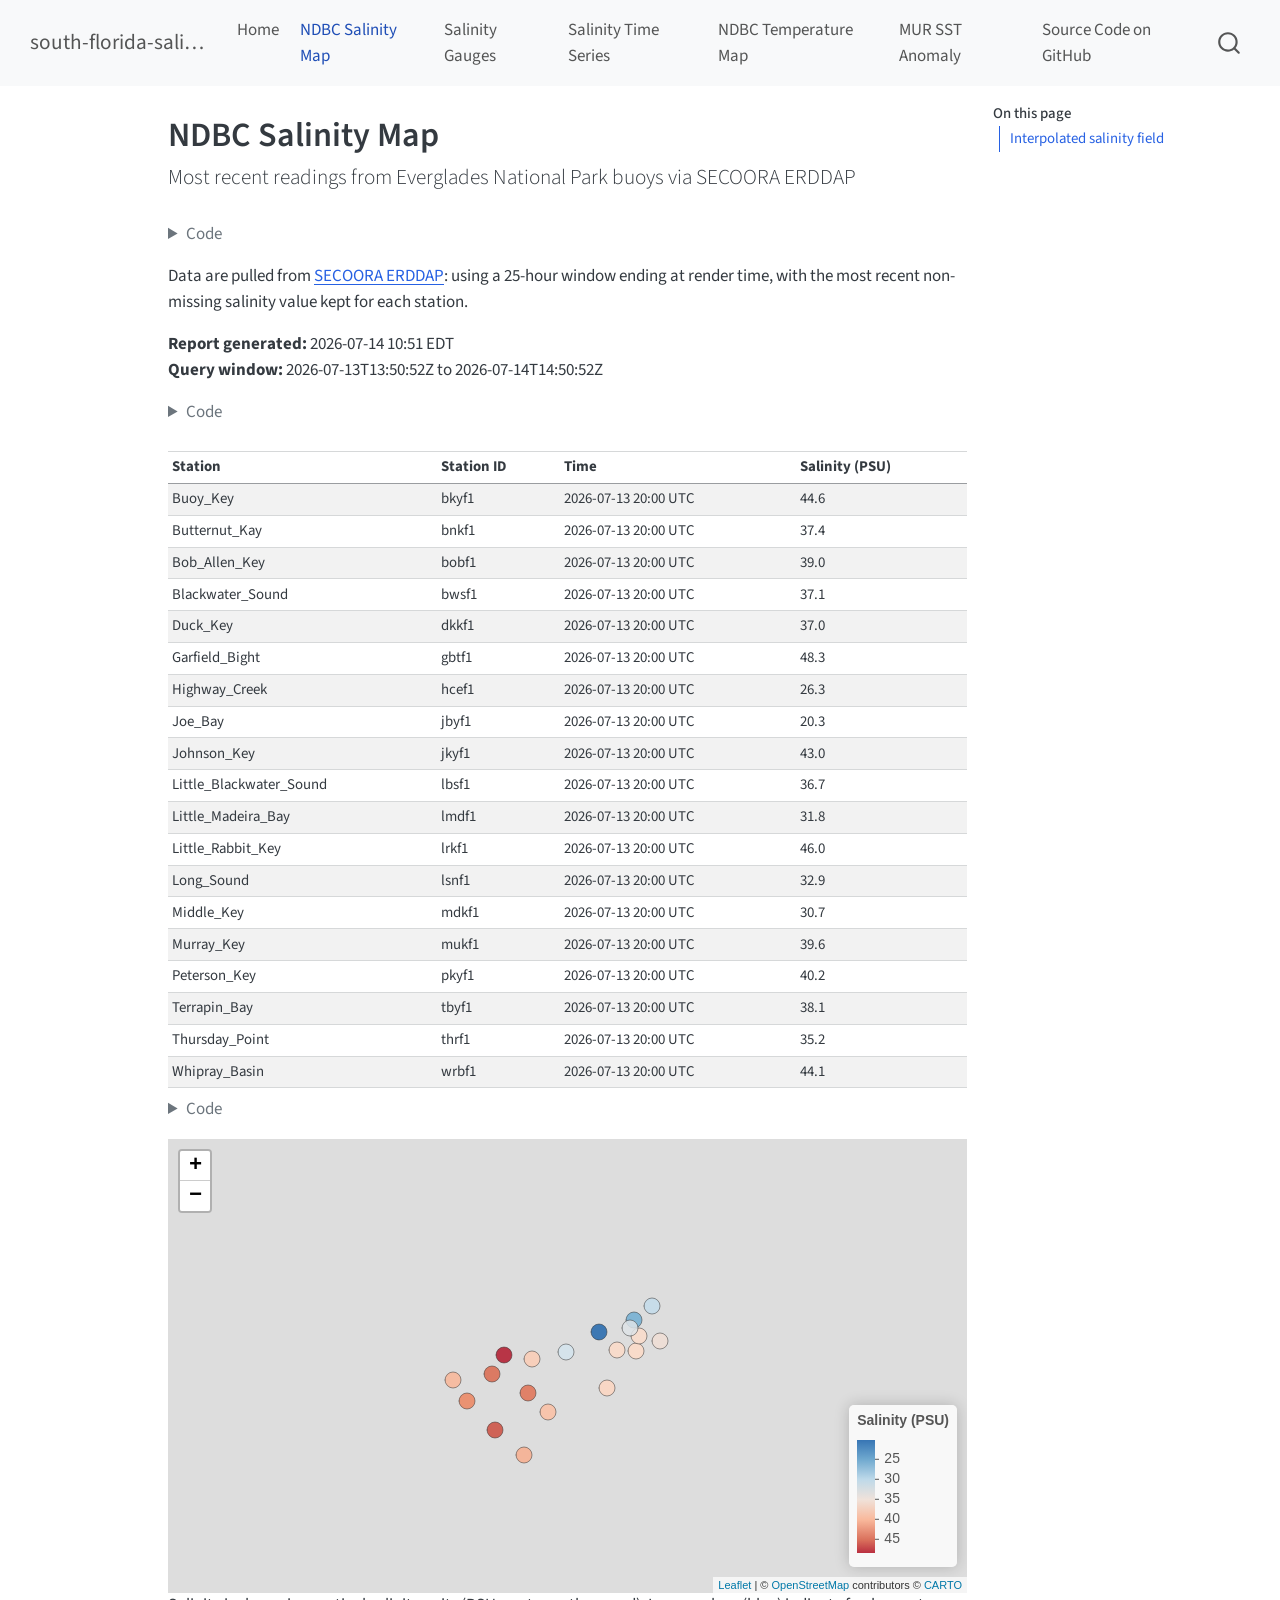
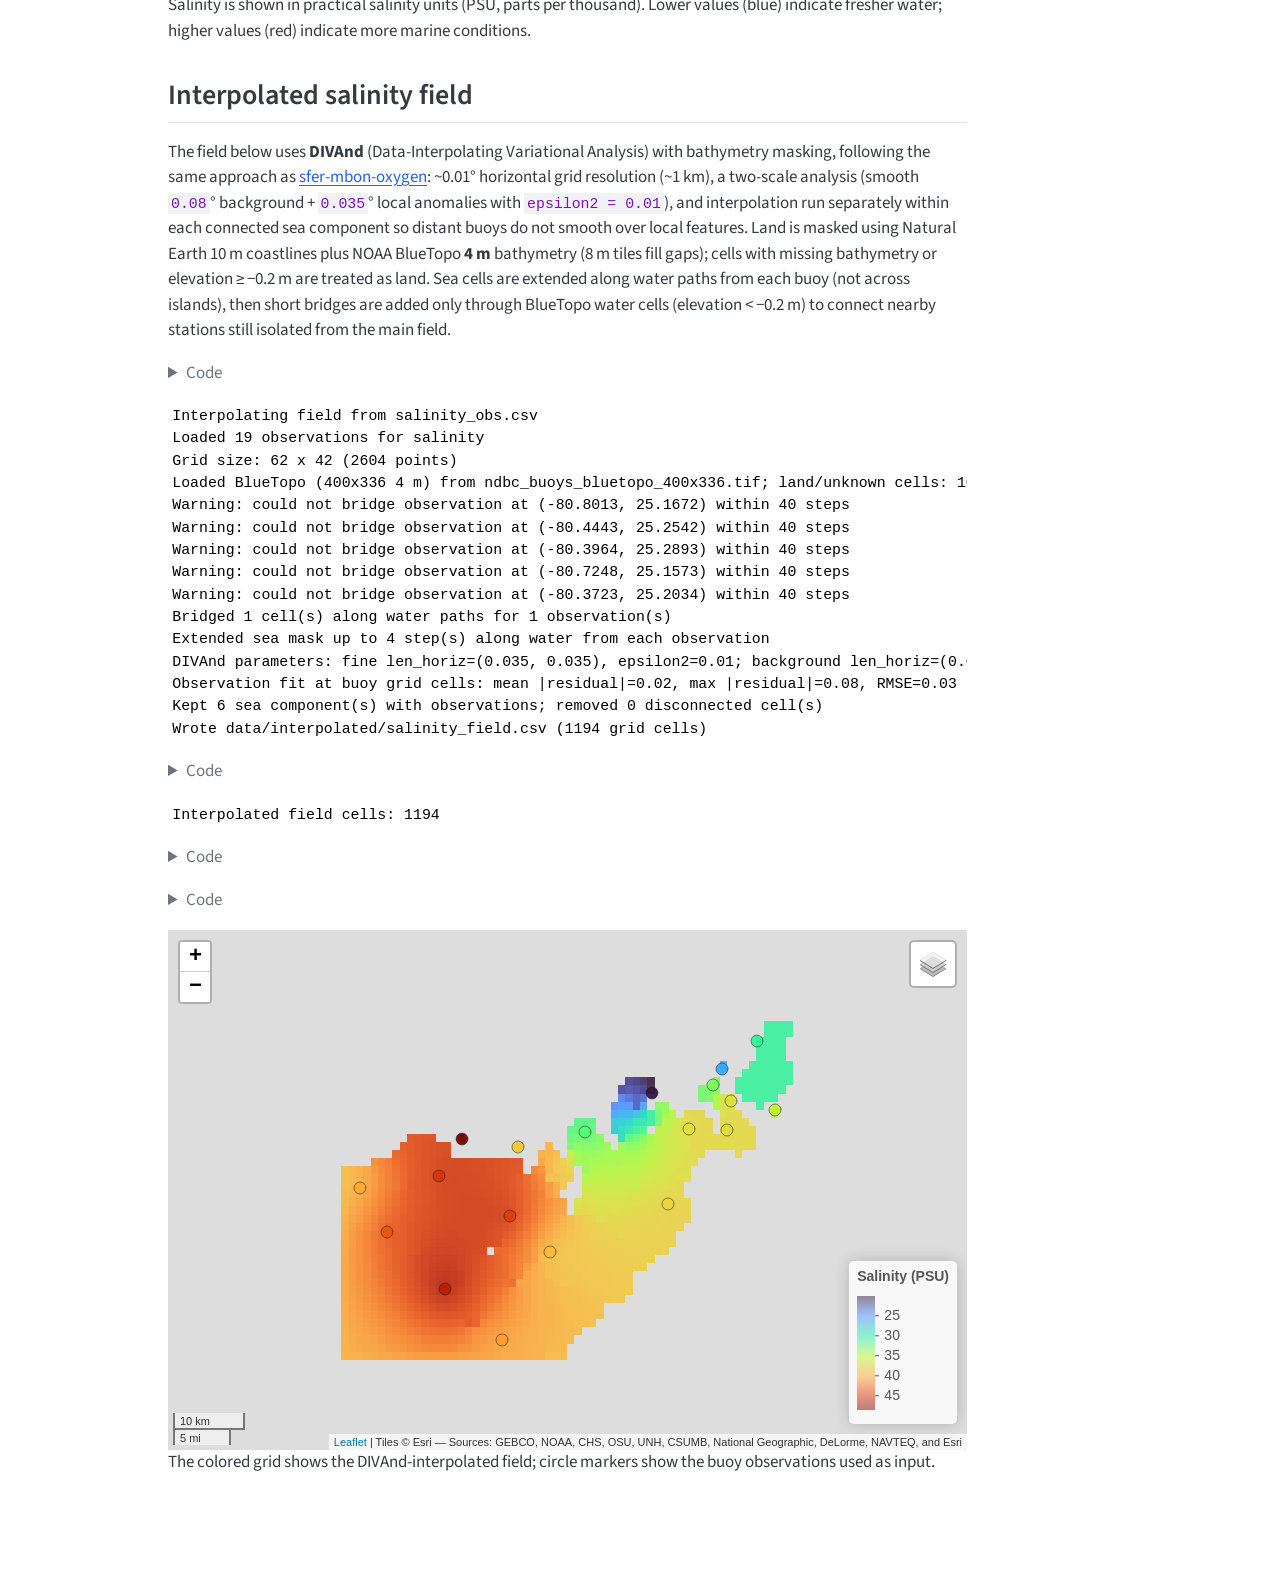
==== commit 7e47ec07: "Built site for gh-pages" ====
--- a/ndbc_salinity_map.html
+++ b/ndbc_salinity_map.html
@@ -146,8 +146,20 @@
 <span class="menu-text">NDBC Salinity Map</span></a>
   </li>  
   <li class="nav-item">
+    <a class="nav-link" href="./ndbc_salinity_gauges.html"> 
+<span class="menu-text">Salinity Gauges</span></a>
+  </li>  
+  <li class="nav-item">
+    <a class="nav-link" href="./ndbc_salinity_timeseries.html"> 
+<span class="menu-text">Salinity Time Series</span></a>
+  </li>  
+  <li class="nav-item">
     <a class="nav-link" href="./ndbc_temperature_map.html"> 
 <span class="menu-text">NDBC Temperature Map</span></a>
+  </li>  
+  <li class="nav-item">
+    <a class="nav-link" href="./mur_sst_anomaly_florida_keys.html"> 
+<span class="menu-text">MUR SST Anomaly</span></a>
   </li>  
   <li class="nav-item">
     <a class="nav-link" href="https://github.com/usf-imars/south-florida-salinity"> 
@@ -286,8 +298,8 @@
 </details>
 </div>
 <p>Data are pulled from <a href="https://erddap.secoora.org/erddap/index.html">SECOORA ERDDAP</a>: using a 25-hour window ending at render time, with the most recent non-missing salinity value kept for each station.</p>
-<p><strong>Report generated:</strong> 2026-07-09 15:21 EDT<br>
-<strong>Query window:</strong> 2026-07-08T18:20:55Z to 2026-07-09T19:20:55Z</p>
+<p><strong>Report generated:</strong> 2026-07-14 10:51 EDT<br>
+<strong>Query window:</strong> 2026-07-13T13:50:52Z to 2026-07-14T14:50:52Z</p>
 <div class="cell">
 <details class="code-fold">
 <summary>Code</summary>
@@ -324,116 +336,116 @@
 <tr class="odd">
 <td style="text-align: left;">Buoy_Key</td>
 <td style="text-align: left;">bkyf1</td>
-<td style="text-align: left;">2026-07-09 16:00 UTC</td>
-<td style="text-align: left;">50.3</td>
+<td style="text-align: left;">2026-07-13 20:00 UTC</td>
+<td style="text-align: left;">44.6</td>
 </tr>
 <tr class="even">
 <td style="text-align: left;">Butternut_Kay</td>
 <td style="text-align: left;">bnkf1</td>
-<td style="text-align: left;">2026-07-09 16:00 UTC</td>
-<td style="text-align: left;">38.0</td>
+<td style="text-align: left;">2026-07-13 20:00 UTC</td>
+<td style="text-align: left;">37.4</td>
 </tr>
 <tr class="odd">
 <td style="text-align: left;">Bob_Allen_Key</td>
 <td style="text-align: left;">bobf1</td>
-<td style="text-align: left;">2026-07-09 16:00 UTC</td>
-<td style="text-align: left;">41.0</td>
+<td style="text-align: left;">2026-07-13 20:00 UTC</td>
+<td style="text-align: left;">39.0</td>
 </tr>
 <tr class="even">
 <td style="text-align: left;">Blackwater_Sound</td>
 <td style="text-align: left;">bwsf1</td>
-<td style="text-align: left;">2026-07-09 16:00 UTC</td>
-<td style="text-align: left;">37.2</td>
+<td style="text-align: left;">2026-07-13 20:00 UTC</td>
+<td style="text-align: left;">37.1</td>
 </tr>
 <tr class="odd">
 <td style="text-align: left;">Duck_Key</td>
 <td style="text-align: left;">dkkf1</td>
-<td style="text-align: left;">2026-07-09 16:00 UTC</td>
+<td style="text-align: left;">2026-07-13 20:00 UTC</td>
 <td style="text-align: left;">37.0</td>
 </tr>
 <tr class="even">
 <td style="text-align: left;">Garfield_Bight</td>
 <td style="text-align: left;">gbtf1</td>
-<td style="text-align: left;">2026-07-09 16:00 UTC</td>
-<td style="text-align: left;">51.5</td>
+<td style="text-align: left;">2026-07-13 20:00 UTC</td>
+<td style="text-align: left;">48.3</td>
 </tr>
 <tr class="odd">
 <td style="text-align: left;">Highway_Creek</td>
 <td style="text-align: left;">hcef1</td>
-<td style="text-align: left;">2026-07-09 16:00 UTC</td>
-<td style="text-align: left;">28.2</td>
+<td style="text-align: left;">2026-07-13 20:00 UTC</td>
+<td style="text-align: left;">26.3</td>
 </tr>
 <tr class="even">
 <td style="text-align: left;">Joe_Bay</td>
 <td style="text-align: left;">jbyf1</td>
-<td style="text-align: left;">2026-07-09 16:00 UTC</td>
-<td style="text-align: left;">22.3</td>
+<td style="text-align: left;">2026-07-13 20:00 UTC</td>
+<td style="text-align: left;">20.3</td>
 </tr>
 <tr class="odd">
 <td style="text-align: left;">Johnson_Key</td>
 <td style="text-align: left;">jkyf1</td>
-<td style="text-align: left;">2026-07-09 16:00 UTC</td>
-<td style="text-align: left;">45.1</td>
+<td style="text-align: left;">2026-07-13 20:00 UTC</td>
+<td style="text-align: left;">43.0</td>
 </tr>
 <tr class="even">
 <td style="text-align: left;">Little_Blackwater_Sound</td>
 <td style="text-align: left;">lbsf1</td>
-<td style="text-align: left;">2026-07-09 16:00 UTC</td>
-<td style="text-align: left;">36.4</td>
+<td style="text-align: left;">2026-07-13 20:00 UTC</td>
+<td style="text-align: left;">36.7</td>
 </tr>
 <tr class="odd">
 <td style="text-align: left;">Little_Madeira_Bay</td>
 <td style="text-align: left;">lmdf1</td>
-<td style="text-align: left;">2026-07-09 16:00 UTC</td>
-<td style="text-align: left;">34.2</td>
+<td style="text-align: left;">2026-07-13 20:00 UTC</td>
+<td style="text-align: left;">31.8</td>
 </tr>
 <tr class="even">
 <td style="text-align: left;">Little_Rabbit_Key</td>
 <td style="text-align: left;">lrkf1</td>
-<td style="text-align: left;">2026-07-09 16:00 UTC</td>
-<td style="text-align: left;">46.6</td>
+<td style="text-align: left;">2026-07-13 20:00 UTC</td>
+<td style="text-align: left;">46.0</td>
 </tr>
 <tr class="odd">
 <td style="text-align: left;">Long_Sound</td>
 <td style="text-align: left;">lsnf1</td>
-<td style="text-align: left;">2026-07-09 16:00 UTC</td>
-<td style="text-align: left;">33.6</td>
+<td style="text-align: left;">2026-07-13 20:00 UTC</td>
+<td style="text-align: left;">32.9</td>
 </tr>
 <tr class="even">
 <td style="text-align: left;">Middle_Key</td>
 <td style="text-align: left;">mdkf1</td>
-<td style="text-align: left;">2026-07-09 16:00 UTC</td>
-<td style="text-align: left;">30.6</td>
+<td style="text-align: left;">2026-07-13 20:00 UTC</td>
+<td style="text-align: left;">30.7</td>
 </tr>
 <tr class="odd">
 <td style="text-align: left;">Murray_Key</td>
 <td style="text-align: left;">mukf1</td>
-<td style="text-align: left;">2026-07-09 16:00 UTC</td>
-<td style="text-align: left;">40.6</td>
+<td style="text-align: left;">2026-07-13 20:00 UTC</td>
+<td style="text-align: left;">39.6</td>
 </tr>
 <tr class="even">
 <td style="text-align: left;">Peterson_Key</td>
 <td style="text-align: left;">pkyf1</td>
-<td style="text-align: left;">2026-07-09 16:00 UTC</td>
-<td style="text-align: left;">41.2</td>
+<td style="text-align: left;">2026-07-13 20:00 UTC</td>
+<td style="text-align: left;">40.2</td>
 </tr>
 <tr class="odd">
 <td style="text-align: left;">Terrapin_Bay</td>
 <td style="text-align: left;">tbyf1</td>
-<td style="text-align: left;">2026-07-09 16:00 UTC</td>
-<td style="text-align: left;">41.6</td>
+<td style="text-align: left;">2026-07-13 20:00 UTC</td>
+<td style="text-align: left;">38.1</td>
 </tr>
 <tr class="even">
 <td style="text-align: left;">Thursday_Point</td>
 <td style="text-align: left;">thrf1</td>
-<td style="text-align: left;">2026-07-09 16:00 UTC</td>
+<td style="text-align: left;">2026-07-13 20:00 UTC</td>
 <td style="text-align: left;">35.2</td>
 </tr>
 <tr class="odd">
 <td style="text-align: left;">Whipray_Basin</td>
 <td style="text-align: left;">wrbf1</td>
-<td style="text-align: left;">2026-07-09 16:00 UTC</td>
-<td style="text-align: left;">45.3</td>
+<td style="text-align: left;">2026-07-13 20:00 UTC</td>
+<td style="text-align: left;">44.1</td>
 </tr>
 </tbody>
 </table>
@@ -480,8 +492,8 @@
 <span id="cb3-36"><a href="#cb3-36" aria-hidden="true" tabindex="-1"></a>  )</span></code></pre></div><button title="Copy to Clipboard" class="code-copy-button"><i class="bi"></i></button></div>
 </details>
 <div class="cell-output-display">
-<div class="leaflet html-widget html-fill-item" id="htmlwidget-446de2514ef3fe491e35" style="width:100%;height:454px;"></div>
-<script type="application/json" data-for="htmlwidget-446de2514ef3fe491e35">{"x":{"options":{"crs":{"crsClass":"L.CRS.EPSG3857","code":null,"proj4def":null,"projectedBounds":null,"options":{}}},"calls":[{"method":"addProviderTiles","args":["CartoDB.Positron",null,null,{"errorTileUrl":"","noWrap":false,"detectRetina":false}]},{"method":"addCircleMarkers","args":[[25.12111,25.08668,25.02663,25.17834,25.18009,25.16723,25.25416,25.22451,25.05254,25.21434,25.1758,24.98158,25.23516,25.28932,25.10613,24.91806,25.15734,25.20338,25.07209],[-80.83356000000001,-80.51904,-80.68137,-80.43838,-80.49001,-80.8013,-80.44427,-80.54101,-80.90448000000001,-80.43221,-80.63269,-80.8257,-80.4568,-80.39642000000001,-80.94232,-80.74679999999999,-80.72479,-80.37232,-80.73511000000001],8,null,null,{"interactive":true,"className":"","stroke":true,"color":"#333333","weight":1,"opacity":0.5,"fill":true,"fillColor":["#BF3735","#F1DED4","#FCCBB2","#EBE0D9","#EAE0DB","#B2182B","#67A9CF","#2166AC","#F1926C","#E5E1DF","#D3E5EF","#E67B59","#CAE1EE","#95C1DD","#FDD1BA","#FCC8AF","#FBC2A7","#DCE3E7","#F08F68"],"fillOpacity":0.85},null,null,null,null,["Buoy_Key (bky): 50.3 PSU\n2026-07-09 16:00 UTC","Butternut_Kay (bnk): 38.0 PSU\n2026-07-09 16:00 UTC","Bob_Allen_Key (bob): 41.0 PSU\n2026-07-09 16:00 UTC","Blackwater_Sound (bws): 37.2 PSU\n2026-07-09 16:00 UTC","Duck_Key (dkk): 37.0 PSU\n2026-07-09 16:00 UTC","Garfield_Bight (gbt): 51.5 PSU\n2026-07-09 16:00 UTC","Highway_Creek (hce): 28.2 PSU\n2026-07-09 16:00 UTC","Joe_Bay (jby): 22.3 PSU\n2026-07-09 16:00 UTC","Johnson_Key (jky): 45.1 PSU\n2026-07-09 16:00 UTC","Little_Blackwater_Sound (lbs): 36.4 PSU\n2026-07-09 16:00 UTC","Little_Madeira_Bay (lmd): 34.2 PSU\n2026-07-09 16:00 UTC","Little_Rabbit_Key (lrk): 46.6 PSU\n2026-07-09 16:00 UTC","Long_Sound (lsn): 33.6 PSU\n2026-07-09 16:00 UTC","Middle_Key (mdk): 30.6 PSU\n2026-07-09 16:00 UTC","Murray_Key (muk): 40.6 PSU\n2026-07-09 16:00 UTC","Peterson_Key (pky): 41.2 PSU\n2026-07-09 16:00 UTC","Terrapin_Bay (tby): 41.6 PSU\n2026-07-09 16:00 UTC","Thursday_Point (thr): 35.2 PSU\n2026-07-09 16:00 UTC","Whipray_Basin (wrb): 45.3 PSU\n2026-07-09 16:00 UTC"],{"interactive":false,"permanent":false,"direction":"auto","opacity":1,"offset":[0,0],"textsize":"10px","textOnly":false,"className":"","sticky":true},null]},{"method":"addLegend","args":[{"colors":["#2166AC , #4684BC 9.1293060820834%, #8BBCD9 26.2986923795396%, #DAE3E9 43.4680786769958%, #FDD8C4 60.637464974452%, #F2936D 77.8068512719081%, #C23D38 94.9762375693643%, #B2182B "],"labels":["25","30","35","40","45","50"],"na_color":null,"na_label":"NA","opacity":0.9,"position":"bottomright","type":"numeric","title":"Salinity (PSU)","extra":{"p_1":0.09129306082083401,"p_n":0.9497623756936432},"layerId":null,"className":"info legend","group":null}]}],"setView":[[25.13918368421053,-80.62729368421053],9,[]],"limits":{"lat":[24.91806,25.28932],"lng":[-80.94232,-80.37232]}},"evals":[],"jsHooks":[]}</script>
+<div class="leaflet html-widget html-fill-item" id="htmlwidget-6d7fe49d0e13b77897a5" style="width:100%;height:454px;"></div>
+<script type="application/json" data-for="htmlwidget-6d7fe49d0e13b77897a5">{"x":{"options":{"crs":{"crsClass":"L.CRS.EPSG3857","code":null,"proj4def":null,"projectedBounds":null,"options":{}}},"calls":[{"method":"addProviderTiles","args":["CartoDB.Positron",null,null,{"errorTileUrl":"","noWrap":false,"detectRetina":false}]},{"method":"addCircleMarkers","args":[[25.12111,25.08668,25.02663,25.17834,25.18009,25.16723,25.25416,25.22451,25.05254,25.21434,25.1758,24.98158,25.23516,25.28932,25.10613,24.91806,25.15734,25.20338,25.07209],[-80.83356000000001,-80.51904,-80.68137,-80.43838,-80.49001,-80.8013,-80.44427,-80.54101,-80.90448000000001,-80.43221,-80.63269,-80.8257,-80.4568,-80.39642000000001,-80.94232,-80.74679999999999,-80.72479,-80.37232,-80.73511000000001],8,null,null,{"interactive":true,"className":"","stroke":true,"color":"#333333","weight":1,"opacity":0.5,"fill":true,"fillColor":["#DB694E","#FDD6C1","#FBBFA3","#FDDBC7","#FCDBC8","#B2182B","#71AED2","#2166AC","#EC855F","#FADCCA","#D4E4ED","#CC4E40","#DEE3E6","#C3DCEB","#F9B698","#F8AE8E","#FCCDB5","#F0DED5","#E07153"],"fillOpacity":0.85},null,null,null,null,["Buoy_Key (bky): 44.6 PSU\n2026-07-13 20:00 UTC","Butternut_Kay (bnk): 37.4 PSU\n2026-07-13 20:00 UTC","Bob_Allen_Key (bob): 39.0 PSU\n2026-07-13 20:00 UTC","Blackwater_Sound (bws): 37.1 PSU\n2026-07-13 20:00 UTC","Duck_Key (dkk): 37.0 PSU\n2026-07-13 20:00 UTC","Garfield_Bight (gbt): 48.3 PSU\n2026-07-13 20:00 UTC","Highway_Creek (hce): 26.3 PSU\n2026-07-13 20:00 UTC","Joe_Bay (jby): 20.3 PSU\n2026-07-13 20:00 UTC","Johnson_Key (jky): 43.0 PSU\n2026-07-13 20:00 UTC","Little_Blackwater_Sound (lbs): 36.7 PSU\n2026-07-13 20:00 UTC","Little_Madeira_Bay (lmd): 31.8 PSU\n2026-07-13 20:00 UTC","Little_Rabbit_Key (lrk): 46.0 PSU\n2026-07-13 20:00 UTC","Long_Sound (lsn): 32.9 PSU\n2026-07-13 20:00 UTC","Middle_Key (mdk): 30.7 PSU\n2026-07-13 20:00 UTC","Murray_Key (muk): 39.6 PSU\n2026-07-13 20:00 UTC","Peterson_Key (pky): 40.2 PSU\n2026-07-13 20:00 UTC","Terrapin_Bay (tby): 38.1 PSU\n2026-07-13 20:00 UTC","Thursday_Point (thr): 35.2 PSU\n2026-07-13 20:00 UTC","Whipray_Basin (wrb): 44.1 PSU\n2026-07-13 20:00 UTC"],{"interactive":false,"permanent":false,"direction":"auto","opacity":1,"offset":[0,0],"textsize":"10px","textOnly":false,"className":"","sticky":true},null]},{"method":"addLegend","args":[{"colors":["#2166AC , #5E9EC9 16.7944445239083%, #B6D5E7 34.6738088767468%, #EEDFD6 52.5531732295853%, #F8B191 70.4325375824239%, #D6614A 88.3119019352624%, #B2182B "],"labels":["25","30","35","40","45"],"na_color":null,"na_label":"NA","opacity":0.9,"position":"bottomright","type":"numeric","title":"Salinity (PSU)","extra":{"p_1":0.1679444452390829,"p_n":0.883119019352624},"layerId":null,"className":"info legend","group":null}]}],"setView":[[25.13918368421053,-80.62729368421053],9,[]],"limits":{"lat":[24.91806,25.28932],"lng":[-80.94232,-80.37232]}},"evals":[],"jsHooks":[]}</script>
 </div>
 </div>
 <p>Salinity is shown in practical salinity units (PSU, parts per thousand). Lower values (blue) indicate fresher water; higher values (red) indicate more marine conditions.</p>
@@ -524,7 +536,7 @@
 Bridged 1 cell(s) along water paths for 1 observation(s)
 Extended sea mask up to 4 step(s) along water from each observation
 DIVAnd parameters: fine len_horiz=(0.035, 0.035), epsilon2=0.01; background len_horiz=(0.08, 0.08), epsilon2=1.0 (per sea component)
-Observation fit at buoy grid cells: mean |residual|=0.02, max |residual|=0.09, RMSE=0.03
+Observation fit at buoy grid cells: mean |residual|=0.02, max |residual|=0.08, RMSE=0.03
 Kept 6 sea component(s) with observations; removed 0 disconnected cell(s)
 Wrote data/interpolated/salinity_field.csv (1194 grid cells) </code></pre>
 </div>
@@ -551,8 +563,8 @@
 <span id="cb9-5"><a href="#cb9-5" aria-hidden="true" tabindex="-1"></a><span class="fu">plot_salinity_field</span>(salinity_field, salinity_data)</span></code></pre></div><button title="Copy to Clipboard" class="code-copy-button"><i class="bi"></i></button></div>
 </details>
 <div class="cell-output-display">
-<div id="htmlwidget-208036033ec710ade082" style="width:100%;height:520px;" class="leaflet html-widget"></div>
-<script type="application/json" data-for="htmlwidget-208036033ec710ade082">{"x":{"options":{"crs":{"crsClass":"L.CRS.EPSG3857","code":null,"proj4def":null,"projectedBounds":null,"options":{}},"preferCanvas":true},"calls":[{"method":"createMapPane","args":["fieldValues",620]},{"method":"addProviderTiles","args":["Esri.OceanBasemap",null,"Ocean",{"errorTileUrl":"","noWrap":false,"detectRetina":false}]},{"method":"addProviderTiles","args":["CartoDB.Positron",null,"Light",{"errorTileUrl":"","noWrap":false,"detectRetina":false}]},{"method":"addProviderTiles","args":["OpenStreetMap",null,"OpenStreetMap",{"errorTileUrl":"","noWrap":false,"detectRetina":false}]},{"method":"addRasterImage","args":["[data-uri]",[[25.31433536585364,-80.96731999999999],[24.89304463414662,-80.34732000000055]],null,"Interpolated field",{"tileSize":256,"zIndex":1,"minZoom":0,"opacity":0.85}]},{"method":"addRectangles","args":[[24.89304463414634,24.89304463414634,24.89304463414634,24.89304463414634,24.89304463414634,24.89304463414634,24.89304463414634,24.89304463414634,24.89304463414634,24.89304463414634,24.89304463414634,24.89304463414634,24.89304463414634,24.89304463414634,24.89304463414634,24.89304463414634,24.89304463414634,24.89304463414634,24.89304463414634,24.89304463414634,24.89304463414634,24.89304463414634,24.89304463414634,24.89304463414634,24.89304463414634,24.89304463414634,24.89304463414634,24.89304463414634,24.89304463414634,24.90307536585366,24.90307536585366,24.90307536585366,24.90307536585366,24.90307536585366,24.90307536585366,24.90307536585366,24.90307536585366,24.90307536585366,24.90307536585366,24.90307536585366,24.90307536585366,24.90307536585366,24.90307536585366,24.90307536585366,24.90307536585366,24.90307536585366,24.90307536585366,24.90307536585366,24.90307536585366,24.90307536585366,24.90307536585366,24.90307536585366,24.90307536585366,24.90307536585366,24.90307536585366,24.90307536585366,24.90307536585366,24.90307536585366,24.90307536585366,24.90307536585366,24.91310609756098,24.91310609756098,24.91310609756098,24.91310609756098,24.91310609756098,24.91310609756098,24.91310609756098,24.91310609756098,24.91310609756098,24.91310609756098,24.91310609756098,24.91310609756098,24.91310609756098,24.91310609756098,24.91310609756098,24.91310609756098,24.91310609756098,24.91310609756098,24.91310609756098,24.91310609756098,24.91310609756098,24.91310609756098,24.91310609756098,24.91310609756098,24.91310609756098,24.91310609756098,24.91310609756098,24.91310609756098,24.91310609756098,24.91310609756098,24.91310609756098,24.91310609756098,24.92313682926829,24.92313682926829,24.92313682926829,24.92313682926829,24.92313682926829,24.92313682926829,24.92313682926829,24.92313682926829,24.92313682926829,24.92313682926829,24.92313682926829,24.92313682926829,24.92313682926829,24.92313682926829,24.92313682926829,24.92313682926829,24.92313682926829,24.92313682926829,24.92313682926829,24.92313682926829,24.92313682926829,24.92313682926829,24.92313682926829,24.92313682926829,24.92313682926829,24.92313682926829,24.92313682926829,24.92313682926829,24.92313682926829,24.92313682926829,24.92313682926829,24.92313682926829,24.93316756097561,24.93316756097561,24.93316756097561,24.93316756097561,24.93316756097561,24.93316756097561,24.93316756097561,24.93316756097561,24.93316756097561,24.93316756097561,24.93316756097561,24.93316756097561,24.93316756097561,24.93316756097561,24.93316756097561,24.93316756097561,24.93316756097561,24.93316756097561,24.93316756097561,24.93316756097561,24.93316756097561,24.93316756097561,24.93316756097561,24.93316756097561,24.93316756097561,24.93316756097561,24.93316756097561,24.93316756097561,24.93316756097561,24.93316756097561,24.93316756097561,24.93316756097561,24.94319829268293,24.94319829268293,24.94319829268293,24.94319829268293,24.94319829268293,24.94319829268293,24.94319829268293,24.94319829268293,24.94319829268293,24.94319829268293,24.94319829268293,24.94319829268293,24.94319829268293,24.94319829268293,24.94319829268293,24.94319829268293,24.94319829268293,24.94319829268293,24.94319829268293,24.94319829268293,24.94319829268293,24.94319829268293,24.94319829268293,24.94319829268293,24.94319829268293,24.94319829268293,24.94319829268293,24.94319829268293,24.94319829268293,24.94319829268293,24.94319829268293,24.94319829268293,24.94319829268293,24.94319829268293,24.94319829268293,24.94319829268293,24.95322902439024,24.95322902439024,24.95322902439024,24.95322902439024,24.95322902439024,24.95322902439024,24.95322902439024,24.95322902439024,24.95322902439024,24.95322902439024,24.95322902439024,24.95322902439024,24.95322902439024,24.95322902439024,24.95322902439024,24.95322902439024,24.95322902439024,24.95322902439024,24.95322902439024,24.95322902439024,24.95322902439024,24.95322902439024,24.95322902439024,24.95322902439024,24.95322902439024,24.95322902439024,24.95322902439024,24.95322902439024,24.95322902439024,24.95322902439024,24.95322902439024,24.95322902439024,24.95322902439024,24.95322902439024,24.95322902439024,24.95322902439024,24.96325975609756,24.96325975609756,24.96325975609756,24.96325975609756,24.96325975609756,24.96325975609756,24.96325975609756,24.96325975609756,24.96325975609756,24.96325975609756,24.96325975609756,24.96325975609756,24.96325975609756,24.96325975609756,24.96325975609756,24.96325975609756,24.96325975609756,24.96325975609756,24.96325975609756,24.96325975609756,24.96325975609756,24.96325975609756,24.96325975609756,24.96325975609756,24.96325975609756,24.96325975609756,24.96325975609756,24.96325975609756,24.96325975609756,24.96325975609756,24.96325975609756,24.96325975609756,24.96325975609756,24.96325975609756,24.96325975609756,24.96325975609756,24.96325975609756,24.97329048780488,24.97329048780488,24.97329048780488,24.97329048780488,24.97329048780488,24.97329048780488,24.97329048780488,24.97329048780488,24.97329048780488,24.97329048780488,24.97329048780488,24.97329048780488,24.97329048780488,24.97329048780488,24.97329048780488,24.97329048780488,24.97329048780488,24.97329048780488,24.97329048780488,24.97329048780488,24.97329048780488,24.97329048780488,24.97329048780488,24.97329048780488,24.97329048780488,24.97329048780488,24.97329048780488,24.97329048780488,24.97329048780488,24.97329048780488,24.97329048780488,24.97329048780488,24.97329048780488,24.97329048780488,24.97329048780488,24.97329048780488,24.97329048780488,24.97329048780488,24.97329048780488,24.97329048780488,24.9833212195122,24.9833212195122,24.9833212195122,24.9833212195122,24.9833212195122,24.9833212195122,24.9833212195122,24.9833212195122,24.9833212195122,24.9833212195122,24.9833212195122,24.9833212195122,24.9833212195122,24.9833212195122,24.9833212195122,24.9833212195122,24.9833212195122,24.9833212195122,24.9833212195122,24.9833212195122,24.9833212195122,24.9833212195122,24.9833212195122,24.9833212195122,24.9833212195122,24.9833212195122,24.9833212195122,24.9833212195122,24.9833212195122,24.9833212195122,24.9833212195122,24.9833212195122,24.9833212195122,24.9833212195122,24.9833212195122,24.9833212195122,24.9833212195122,24.9833212195122,24.99335195121951,24.99335195121951,24.99335195121951,24.99335195121951,24.99335195121951,24.99335195121951,24.99335195121951,24.99335195121951,24.99335195121951,24.99335195121951,24.99335195121951,24.99335195121951,24.99335195121951,24.99335195121951,24.99335195121951,24.99335195121951,24.99335195121951,24.99335195121951,24.99335195121951,24.99335195121951,24.99335195121951,24.99335195121951,24.99335195121951,24.99335195121951,24.99335195121951,24.99335195121951,24.99335195121951,24.99335195121951,24.99335195121951,24.99335195121951,24.99335195121951,24.99335195121951,24.99335195121951,24.99335195121951,24.99335195121951,24.99335195121951,24.99335195121951,24.99335195121951,25.00338268292683,25.00338268292683,25.00338268292683,25.00338268292683,25.00338268292683,25.00338268292683,25.00338268292683,25.00338268292683,25.00338268292683,25.00338268292683,25.00338268292683,25.00338268292683,25.00338268292683,25.00338268292683,25.00338268292683,25.00338268292683,25.00338268292683,25.00338268292683,25.00338268292683,25.00338268292683,25.00338268292683,25.00338268292683,25.00338268292683,25.00338268292683,25.00338268292683,25.00338268292683,25.00338268292683,25.00338268292683,25.00338268292683,25.00338268292683,25.00338268292683,25.00338268292683,25.00338268292683,25.00338268292683,25.00338268292683,25.00338268292683,25.00338268292683,25.00338268292683,25.00338268292683,25.00338268292683,25.00338268292683,25.01341341463415,25.01341341463415,25.01341341463415,25.01341341463415,25.01341341463415,25.01341341463415,25.01341341463415,25.01341341463415,25.01341341463415,25.01341341463415,25.01341341463415,25.01341341463415,25.01341341463415,25.01341341463415,25.01341341463415,25.01341341463415,25.01341341463415,25.01341341463415,25.01341341463415,25.01341341463415,25.01341341463415,25.01341341463415,25.01341341463415,25.01341341463415,25.01341341463415,25.01341341463415,25.01341341463415,25.01341341463415,25.01341341463415,25.01341341463415,25.01341341463415,25.01341341463415,25.01341341463415,25.01341341463415,25.01341341463415,25.01341341463415,25.01341341463415,25.01341341463415,25.01341341463415,25.01341341463415,25.01341341463415,25.02344414634146,25.02344414634146,25.02344414634146,25.02344414634146,25.02344414634146,25.02344414634146,25.02344414634146,25.02344414634146,25.02344414634146,25.02344414634146,25.02344414634146,25.02344414634146,25.02344414634146,25.02344414634146,25.02344414634146,25.02344414634146,25.02344414634146,25.02344414634146,25.02344414634146,25.02344414634146,25.02344414634146,25.02344414634146,25.02344414634146,25.02344414634146,25.02344414634146,25.02344414634146,25.02344414634146,25.02344414634146,25.02344414634146,25.02344414634146,25.02344414634146,25.02344414634146,25.02344414634146,25.02344414634146,25.02344414634146,25.02344414634146,25.02344414634146,25.02344414634146,25.02344414634146,25.02344414634146,25.03347487804878,25.03347487804878,25.03347487804878,25.03347487804878,25.03347487804878,25.03347487804878,25.03347487804878,25.03347487804878,25.03347487804878,25.03347487804878,25.03347487804878,25.03347487804878,25.03347487804878,25.03347487804878,25.03347487804878,25.03347487804878,25.03347487804878,25.03347487804878,25.03347487804878,25.03347487804878,25.03347487804878,25.03347487804878,25.03347487804878,25.03347487804878,25.03347487804878,25.03347487804878,25.03347487804878,25.03347487804878,25.03347487804878,25.03347487804878,25.03347487804878,25.03347487804878,25.03347487804878,25.03347487804878,25.03347487804878,25.03347487804878,25.03347487804878,25.03347487804878,25.03347487804878,25.03347487804878,25.03347487804878,25.03347487804878,25.03347487804878,25.0435056097561,25.0435056097561,25.0435056097561,25.0435056097561,25.0435056097561,25.0435056097561,25.0435056097561,25.0435056097561,25.0435056097561,25.0435056097561,25.0435056097561,25.0435056097561,25.0435056097561,25.0435056097561,25.0435056097561,25.0435056097561,25.0435056097561,25.0435056097561,25.0435056097561,25.0435056097561,25.0435056097561,25.0435056097561,25.0435056097561,25.0435056097561,25.0435056097561,25.0435056097561,25.0435056097561,25.0435056097561,25.0435056097561,25.0435056097561,25.0435056097561,25.0435056097561,25.0435056097561,25.0435056097561,25.0435056097561,25.0435056097561,25.0435056097561,25.0435056097561,25.0435056097561,25.0435056097561,25.0435056097561,25.0435056097561,25.0435056097561,25.0435056097561,25.0435056097561,25.05353634146341,25.05353634146341,25.05353634146341,25.05353634146341,25.05353634146341,25.05353634146341,25.05353634146341,25.05353634146341,25.05353634146341,25.05353634146341,25.05353634146341,25.05353634146341,25.05353634146341,25.05353634146341,25.05353634146341,25.05353634146341,25.05353634146341,25.05353634146341,25.05353634146341,25.05353634146341,25.05353634146341,25.05353634146341,25.05353634146341,25.05353634146341,25.05353634146341,25.05353634146341,25.05353634146341,25.05353634146341,25.05353634146341,25.05353634146341,25.05353634146341,25.05353634146341,25.05353634146341,25.05353634146341,25.05353634146341,25.05353634146341,25.05353634146341,25.05353634146341,25.05353634146341,25.05353634146341,25.05353634146341,25.05353634146341,25.05353634146341,25.05353634146341,25.05353634146341,25.05353634146341,25.06356707317073,25.06356707317073,25.06356707317073,25.06356707317073,25.06356707317073,25.06356707317073,25.06356707317073,25.06356707317073,25.06356707317073,25.06356707317073,25.06356707317073,25.06356707317073,25.06356707317073,25.06356707317073,25.06356707317073,25.06356707317073,25.06356707317073,25.06356707317073,25.06356707317073,25.06356707317073,25.06356707317073,25.06356707317073,25.06356707317073,25.06356707317073,25.06356707317073,25.06356707317073,25.06356707317073,25.06356707317073,25.06356707317073,25.06356707317073,25.06356707317073,25.06356707317073,25.06356707317073,25.06356707317073,25.06356707317073,25.06356707317073,25.06356707317073,25.06356707317073,25.06356707317073,25.06356707317073,25.06356707317073,25.06356707317073,25.06356707317073,25.06356707317073,25.06356707317073,25.06356707317073,25.06356707317073,25.07359780487805,25.07359780487805,25.07359780487805,25.07359780487805,25.07359780487805,25.07359780487805,25.07359780487805,25.07359780487805,25.07359780487805,25.07359780487805,25.07359780487805,25.07359780487805,25.07359780487805,25.07359780487805,25.07359780487805,25.07359780487805,25.07359780487805,25.07359780487805,25.07359780487805,25.07359780487805,25.07359780487805,25.07359780487805,25.07359780487805,25.07359780487805,25.07359780487805,25.07359780487805,25.07359780487805,25.07359780487805,25.07359780487805,25.07359780487805,25.07359780487805,25.07359780487805,25.07359780487805,25.07359780487805,25.07359780487805,25.07359780487805,25.07359780487805,25.07359780487805,25.07359780487805,25.07359780487805,25.07359780487805,25.07359780487805,25.07359780487805,25.07359780487805,25.07359780487805,25.07359780487805,25.08362853658537,25.08362853658537,25.08362853658537,25.08362853658537,25.08362853658537,25.08362853658537,25.08362853658537,25.08362853658537,25.08362853658537,25.08362853658537,25.08362853658537,25.08362853658537,25.08362853658537,25.08362853658537,25.08362853658537,25.08362853658537,25.08362853658537,25.08362853658537,25.08362853658537,25.08362853658537,25.08362853658537,25.08362853658537,25.08362853658537,25.08362853658537,25.08362853658537,25.08362853658537,25.08362853658537,25.08362853658537,25.08362853658537,25.08362853658537,25.08362853658537,25.08362853658537,25.08362853658537,25.08362853658537,25.08362853658537,25.08362853658537,25.08362853658537,25.08362853658537,25.08362853658537,25.08362853658537,25.08362853658537,25.08362853658537,25.08362853658537,25.08362853658537,25.08362853658537,25.08362853658537,25.09365926829268,25.09365926829268,25.09365926829268,25.09365926829268,25.09365926829268,25.09365926829268,25.09365926829268,25.09365926829268,25.09365926829268,25.09365926829268,25.09365926829268,25.09365926829268,25.09365926829268,25.09365926829268,25.09365926829268,25.09365926829268,25.09365926829268,25.09365926829268,25.09365926829268,25.09365926829268,25.09365926829268,25.09365926829268,25.09365926829268,25.09365926829268,25.09365926829268,25.09365926829268,25.09365926829268,25.09365926829268,25.09365926829268,25.09365926829268,25.09365926829268,25.09365926829268,25.09365926829268,25.09365926829268,25.09365926829268,25.09365926829268,25.09365926829268,25.09365926829268,25.09365926829268,25.09365926829268,25.09365926829268,25.09365926829268,25.10369,25.10369,25.10369,25.10369,25.10369,25.10369,25.10369,25.10369,25.10369,25.10369,25.10369,25.10369,25.10369,25.10369,25.10369,25.10369,25.10369,25.10369,25.10369,25.10369,25.10369,25.10369,25.10369,25.10369,25.10369,25.10369,25.10369,25.10369,25.10369,25.10369,25.10369,25.10369,25.10369,25.10369,25.10369,25.10369,25.10369,25.10369,25.10369,25.10369,25.10369,25.11372073170732,25.11372073170732,25.11372073170732,25.11372073170732,25.11372073170732,25.11372073170732,25.11372073170732,25.11372073170732,25.11372073170732,25.11372073170732,25.11372073170732,25.11372073170732,25.11372073170732,25.11372073170732,25.11372073170732,25.11372073170732,25.11372073170732,25.11372073170732,25.11372073170732,25.11372073170732,25.11372073170732,25.11372073170732,25.11372073170732,25.11372073170732,25.11372073170732,25.11372073170732,25.11372073170732,25.11372073170732,25.11372073170732,25.11372073170732,25.11372073170732,25.11372073170732,25.11372073170732,25.11372073170732,25.11372073170732,25.11372073170732,25.11372073170732,25.11372073170732,25.11372073170732,25.11372073170732,25.11372073170732,25.11372073170732,25.11372073170732,25.11372073170732,25.11372073170732,25.12375146341464,25.12375146341464,25.12375146341464,25.12375146341464,25.12375146341464,25.12375146341464,25.12375146341464,25.12375146341464,25.12375146341464,25.12375146341464,25.12375146341464,25.12375146341464,25.12375146341464,25.12375146341464,25.12375146341464,25.12375146341464,25.12375146341464,25.12375146341464,25.12375146341464,25.12375146341464,25.12375146341464,25.12375146341464,25.12375146341464,25.12375146341464,25.12375146341464,25.12375146341464,25.12375146341464,25.12375146341464,25.12375146341464,25.12375146341464,25.12375146341464,25.12375146341464,25.12375146341464,25.12375146341464,25.12375146341464,25.12375146341464,25.12375146341464,25.12375146341464,25.12375146341464,25.12375146341464,25.12375146341464,25.12375146341464,25.12375146341464,25.12375146341464,25.13378219512195,25.13378219512195,25.13378219512195,25.13378219512195,25.13378219512195,25.13378219512195,25.13378219512195,25.13378219512195,25.13378219512195,25.13378219512195,25.13378219512195,25.13378219512195,25.13378219512195,25.13378219512195,25.13378219512195,25.13378219512195,25.13378219512195,25.13378219512195,25.13378219512195,25.13378219512195,25.13378219512195,25.13378219512195,25.13378219512195,25.13378219512195,25.13378219512195,25.13378219512195,25.13378219512195,25.13378219512195,25.13378219512195,25.13378219512195,25.13378219512195,25.13378219512195,25.13378219512195,25.13378219512195,25.13378219512195,25.13378219512195,25.13378219512195,25.13378219512195,25.13378219512195,25.13378219512195,25.13378219512195,25.13378219512195,25.14381292682927,25.14381292682927,25.14381292682927,25.14381292682927,25.14381292682927,25.14381292682927,25.14381292682927,25.14381292682927,25.14381292682927,25.14381292682927,25.14381292682927,25.14381292682927,25.14381292682927,25.14381292682927,25.14381292682927,25.14381292682927,25.14381292682927,25.14381292682927,25.14381292682927,25.14381292682927,25.14381292682927,25.14381292682927,25.14381292682927,25.14381292682927,25.14381292682927,25.14381292682927,25.14381292682927,25.14381292682927,25.14381292682927,25.14381292682927,25.15384365853658,25.15384365853658,25.15384365853658,25.15384365853658,25.15384365853658,25.15384365853658,25.15384365853658,25.15384365853658,25.15384365853658,25.15384365853658,25.15384365853658,25.15384365853658,25.15384365853658,25.15384365853658,25.15384365853658,25.15384365853658,25.15384365853658,25.15384365853658,25.15384365853658,25.15384365853658,25.15384365853658,25.15384365853658,25.15384365853658,25.15384365853658,25.15384365853658,25.15384365853658,25.15384365853658,25.15384365853658,25.15384365853658,25.1638743902439,25.1638743902439,25.1638743902439,25.1638743902439,25.1638743902439,25.1638743902439,25.1638743902439,25.1638743902439,25.1638743902439,25.1638743902439,25.1638743902439,25.1638743902439,25.1638743902439,25.1638743902439,25.1638743902439,25.1638743902439,25.1638743902439,25.1638743902439,25.1638743902439,25.1638743902439,25.1638743902439,25.1638743902439,25.1638743902439,25.1638743902439,25.1638743902439,25.1638743902439,25.17390512195122,25.17390512195122,25.17390512195122,25.17390512195122,25.17390512195122,25.17390512195122,25.17390512195122,25.17390512195122,25.17390512195122,25.17390512195122,25.17390512195122,25.17390512195122,25.17390512195122,25.17390512195122,25.17390512195122,25.17390512195122,25.17390512195122,25.17390512195122,25.17390512195122,25.18393585365854,25.18393585365854,25.18393585365854,25.18393585365854,25.18393585365854,25.18393585365854,25.18393585365854,25.18393585365854,25.18393585365854,25.18393585365854,25.18393585365854,25.18393585365854,25.18393585365854,25.18393585365854,25.18393585365854,25.18393585365854,25.18393585365854,25.18393585365854,25.19396658536585,25.19396658536585,25.19396658536585,25.19396658536585,25.19396658536585,25.19396658536585,25.19396658536585,25.19396658536585,25.19396658536585,25.19396658536585,25.19396658536585,25.19396658536585,25.19396658536585,25.20399731707317,25.20399731707317,25.20399731707317,25.20399731707317,25.20399731707317,25.20399731707317,25.20399731707317,25.20399731707317,25.21402804878049,25.21402804878049,25.21402804878049,25.21402804878049,25.21402804878049,25.21402804878049,25.21402804878049,25.21402804878049,25.21402804878049,25.21402804878049,25.22405878048781,25.22405878048781,25.22405878048781,25.22405878048781,25.22405878048781,25.22405878048781,25.22405878048781,25.22405878048781,25.22405878048781,25.22405878048781,25.22405878048781,25.22405878048781,25.23408951219512,25.23408951219512,25.23408951219512,25.23408951219512,25.23408951219512,25.23408951219512,25.23408951219512,25.23408951219512,25.23408951219512,25.23408951219512,25.24412024390244,25.24412024390244,25.24412024390244,25.24412024390244,25.24412024390244,25.24412024390244,25.24412024390244,25.25415097560976,25.25415097560976,25.25415097560976,25.25415097560976,25.25415097560976,25.25415097560976,25.25415097560976,25.26418170731707,25.26418170731707,25.26418170731707,25.26418170731707,25.27421243902439,25.27421243902439,25.27421243902439,25.28424317073171,25.28424317073171,25.28424317073171,25.29427390243902,25.29427390243902,25.30430463414634,25.30430463414634,25.30430463414634],[-80.96732,-80.95731999999998,-80.94731999999999,-80.93732,-80.92732000000001,-80.91731999999999,-80.90732,-80.89732000000001,-80.88731999999999,-80.87732,-80.86732000000001,-80.85731999999999,-80.84732,-80.83732000000001,-80.82731999999999,-80.81732,-80.80732,-80.79731999999998,-80.78731999999999,-80.77732,-80.76732000000001,-80.75731999999999,-80.74732,-80.73732000000001,-80.72731999999999,-80.71732,-80.68732,-80.67732000000001,-80.66731999999999,-80.96732,-80.95731999999998,-80.94731999999999,-80.93732,-80.92732000000001,-80.91731999999999,-80.90732,-80.89732000000001,-80.88731999999999,-80.87732,-80.86732000000001,-80.85731999999999,-80.84732,-80.83732000000001,-80.82731999999999,-80.81732,-80.80732,-80.79731999999998,-80.78731999999999,-80.77732,-80.76732000000001,-80.75731999999999,-80.74732,-80.73732000000001,-80.72731999999999,-80.71732,-80.70732000000001,-80.69731999999999,-80.68732,-80.67732000000001,-80.66731999999999,-80.96732,-80.95731999999998,-80.94731999999999,-80.93732,-80.92732000000001,-80.91731999999999,-80.90732,-80.89732000000001,-80.88731999999999,-80.87732,-80.86732000000001,-80.85731999999999,-80.84732,-80.83732000000001,-80.82731999999999,-80.81732,-80.80732,-80.79731999999998,-80.78731999999999,-80.77732,-80.76732000000001,-80.75731999999999,-80.74732,-80.73732000000001,-80.72731999999999,-80.71732,-80.70732000000001,-80.69731999999999,-80.68732,-80.67732000000001,-80.66731999999999,-80.65732,-80.96732,-80.95731999999998,-80.94731999999999,-80.93732,-80.92732000000001,-80.91731999999999,-80.90732,-80.89732000000001,-80.88731999999999,-80.87732,-80.86732000000001,-80.85731999999999,-80.84732,-80.83732000000001,-80.82731999999999,-80.81732,-80.80732,-80.79731999999998,-80.77732,-80.76732000000001,-80.75731999999999,-80.74732,-80.73732000000001,-80.72731999999999,-80.71732,-80.70732000000001,-80.69731999999999,-80.68732,-80.67732000000001,-80.66731999999999,-80.65732,-80.64732000000001,-80.96732,-80.95731999999998,-80.94731999999999,-80.93732,-80.92732000000001,-80.91731999999999,-80.90732,-80.89732000000001,-80.88731999999999,-80.87732,-80.86732000000001,-80.85731999999999,-80.84732,-80.83732000000001,-80.82731999999999,-80.81732,-80.80732,-80.77732,-80.76732000000001,-80.75731999999999,-80.74732,-80.73732000000001,-80.72731999999999,-80.71732,-80.70732000000001,-80.69731999999999,-80.68732,-80.67732000000001,-80.66731999999999,-80.65732,-80.64732000000001,-80.63731999999999,-80.96732,-80.95731999999998,-80.94731999999999,-80.93732,-80.92732000000001,-80.91731999999999,-80.90732,-80.89732000000001,-80.88731999999999,-80.87732,-80.86732000000001,-80.85731999999999,-80.84732,-80.83732000000001,-80.82731999999999,-80.81732,-80.80732,-80.79731999999998,-80.78731999999999,-80.77732,-80.76732000000001,-80.75731999999999,-80.74732,-80.73732000000001,-80.72731999999999,-80.71732,-80.70732000000001,-80.69731999999999,-80.68732,-80.67732000000001,-80.66731999999999,-80.65732,-80.64732000000001,-80.63731999999999,-80.62732,-80.61732000000001,-80.96732,-80.95731999999998,-80.94731999999999,-80.93732,-80.92732000000001,-80.91731999999999,-80.90732,-80.89732000000001,-80.88731999999999,-80.87732,-80.86732000000001,-80.85731999999999,-80.84732,-80.83732000000001,-80.82731999999999,-80.81732,-80.80732,-80.79731999999998,-80.78731999999999,-80.77732,-80.76732000000001,-80.75731999999999,-80.74732,-80.73732000000001,-80.72731999999999,-80.71732,-80.70732000000001,-80.69731999999999,-80.68732,-80.67732000000001,-80.66731999999999,-80.65732,-80.64732000000001,-80.63731999999999,-80.62732,-80.61732000000001,-80.96732,-80.95731999999998,-80.94731999999999,-80.93732,-80.92732000000001,-80.91731999999999,-80.90732,-80.89732000000001,-80.88731999999999,-80.87732,-80.86732000000001,-80.85731999999999,-80.84732,-80.83732000000001,-80.82731999999999,-80.81732,-80.80732,-80.79731999999998,-80.78731999999999,-80.77732,-80.76732000000001,-80.75731999999999,-80.74732,-80.73732000000001,-80.72731999999999,-80.71732,-80.70732000000001,-80.69731999999999,-80.68732,-80.67732000000001,-80.66731999999999,-80.65732,-80.64732000000001,-80.63731999999999,-80.62732,-80.61732000000001,-80.60732000000002,-80.96732,-80.95731999999998,-80.94731999999999,-80.93732,-80.92732000000001,-80.91731999999999,-80.90732,-80.89732000000001,-80.88731999999999,-80.87732,-80.86732000000001,-80.85731999999999,-80.84732,-80.83732000000001,-80.82731999999999,-80.81732,-80.80732,-80.79731999999998,-80.78731999999999,-80.77732,-80.76732000000001,-80.75731999999999,-80.74732,-80.73732000000001,-80.72731999999999,-80.71732,-80.70732000000001,-80.69731999999999,-80.68732,-80.67732000000001,-80.66731999999999,-80.65732,-80.64732000000001,-80.63731999999999,-80.62732,-80.61732000000001,-80.60732000000002,-80.59732,-80.58732000000001,-80.57732000000001,-80.96732,-80.95731999999998,-80.94731999999999,-80.93732,-80.92732000000001,-80.91731999999999,-80.90732,-80.89732000000001,-80.88731999999999,-80.87732,-80.86732000000001,-80.85731999999999,-80.84732,-80.83732000000001,-80.82731999999999,-80.81732,-80.80732,-80.79731999999998,-80.78731999999999,-80.77732,-80.76732000000001,-80.75731999999999,-80.74732,-80.72731999999999,-80.71732,-80.70732000000001,-80.69731999999999,-80.68732,-80.67732000000001,-80.65732,-80.64732000000001,-80.63731999999999,-80.62732,-80.61732000000001,-80.60732000000002,-80.59732,-80.58732000000001,-80.57732000000001,-80.96732,-80.95731999999998,-80.94731999999999,-80.93732,-80.92732000000001,-80.91731999999999,-80.90732,-80.89732000000001,-80.88731999999999,-80.87732,-80.86732000000001,-80.85731999999999,-80.84732,-80.83732000000001,-80.82731999999999,-80.81732,-80.80732,-80.79731999999998,-80.78731999999999,-80.77732,-80.76732000000001,-80.75731999999999,-80.74732,-80.71732,-80.70732000000001,-80.69731999999999,-80.68732,-80.67732000000001,-80.66731999999999,-80.65732,-80.64732000000001,-80.63731999999999,-80.62732,-80.61732000000001,-80.60732000000002,-80.59732,-80.58732000000001,-80.57732000000001,-80.96732,-80.95731999999998,-80.94731999999999,-80.93732,-80.92732000000001,-80.91731999999999,-80.90732,-80.89732000000001,-80.88731999999999,-80.87732,-80.86732000000001,-80.85731999999999,-80.84732,-80.83732000000001,-80.82731999999999,-80.81732,-80.80732,-80.79731999999998,-80.78731999999999,-80.77732,-80.76732000000001,-80.75731999999999,-80.74732,-80.73732000000001,-80.72731999999999,-80.71732,-80.70732000000001,-80.69731999999999,-80.68732,-80.67732000000001,-80.66731999999999,-80.65732,-80.64732000000001,-80.63731999999999,-80.62732,-80.61732000000001,-80.60732000000002,-80.59732,-80.58732000000001,-80.57732000000001,-80.56732,-80.96732,-80.95731999999998,-80.94731999999999,-80.93732,-80.92732000000001,-80.91731999999999,-80.90732,-80.89732000000001,-80.88731999999999,-80.87732,-80.86732000000001,-80.85731999999999,-80.84732,-80.83732000000001,-80.82731999999999,-80.81732,-80.80732,-80.79731999999998,-80.78731999999999,-80.77732,-80.76732000000001,-80.75731999999999,-80.74732,-80.73732000000001,-80.72731999999999,-80.71732,-80.69731999999999,-80.68732,-80.67732000000001,-80.66731999999999,-80.65732,-80.64732000000001,-80.63731999999999,-80.62732,-80.61732000000001,-80.60732000000002,-80.59732,-80.58732000000001,-80.57732000000001,-80.56732,-80.55732,-80.96732,-80.95731999999998,-80.94731999999999,-80.93732,-80.92732000000001,-80.91731999999999,-80.90732,-80.89732000000001,-80.88731999999999,-80.85731999999999,-80.84732,-80.83732000000001,-80.82731999999999,-80.81732,-80.80732,-80.79731999999998,-80.78731999999999,-80.77732,-80.74732,-80.73732000000001,-80.72731999999999,-80.71732,-80.70732000000001,-80.69731999999999,-80.68732,-80.67732000000001,-80.66731999999999,-80.65732,-80.64732000000001,-80.63731999999999,-80.62732,-80.61732000000001,-80.60732000000002,-80.59732,-80.58732000000001,-80.57732000000001,-80.56732,-80.55732,-80.54732000000001,-80.53731999999999,-80.96732,-80.95731999999998,-80.94731999999999,-80.93732,-80.92732000000001,-80.91731999999999,-80.90732,-80.89732000000001,-80.88731999999999,-80.87732,-80.86732000000001,-80.85731999999999,-80.84732,-80.83732000000001,-80.82731999999999,-80.81732,-80.80732,-80.79731999999998,-80.78731999999999,-80.77732,-80.74732,-80.73732000000001,-80.72731999999999,-80.71732,-80.70732000000001,-80.69731999999999,-80.68732,-80.67732000000001,-80.66731999999999,-80.65732,-80.64732000000001,-80.63731999999999,-80.62732,-80.61732000000001,-80.60732000000002,-80.59732,-80.58732000000001,-80.57732000000001,-80.56732,-80.55732,-80.54732000000001,-80.53731999999999,-80.52732,-80.96732,-80.95731999999998,-80.94731999999999,-80.93732,-80.92732000000001,-80.91731999999999,-80.90732,-80.89732000000001,-80.88731999999999,-80.87732,-80.86732000000001,-80.85731999999999,-80.84732,-80.83732000000001,-80.82731999999999,-80.81732,-80.80732,-80.79731999999998,-80.78731999999999,-80.77732,-80.76732000000001,-80.75731999999999,-80.74732,-80.73732000000001,-80.72731999999999,-80.71732,-80.70732000000001,-80.69731999999999,-80.68732,-80.67732000000001,-80.66731999999999,-80.65732,-80.64732000000001,-80.63731999999999,-80.62732,-80.61732000000001,-80.60732000000002,-80.59732,-80.58732000000001,-80.57732000000001,-80.56732,-80.55732,-80.54732000000001,-80.53731999999999,-80.52732,-80.96732,-80.95731999999998,-80.94731999999999,-80.93732,-80.92732000000001,-80.91731999999999,-80.90732,-80.89732000000001,-80.88731999999999,-80.87732,-80.86732000000001,-80.85731999999999,-80.84732,-80.83732000000001,-80.82731999999999,-80.81732,-80.80732,-80.79731999999998,-80.78731999999999,-80.77732,-80.76732000000001,-80.75731999999999,-80.74732,-80.73732000000001,-80.72731999999999,-80.71732,-80.70732000000001,-80.69731999999999,-80.68732,-80.67732000000001,-80.66731999999999,-80.65732,-80.64732000000001,-80.63731999999999,-80.62732,-80.61732000000001,-80.60732000000002,-80.59732,-80.58732000000001,-80.57732000000001,-80.56732,-80.55732,-80.54732000000001,-80.53731999999999,-80.52732,-80.51732000000001,-80.96732,-80.95731999999998,-80.94731999999999,-80.93732,-80.92732000000001,-80.91731999999999,-80.90732,-80.89732000000001,-80.88731999999999,-80.87732,-80.86732000000001,-80.85731999999999,-80.84732,-80.83732000000001,-80.82731999999999,-80.81732,-80.80732,-80.79731999999998,-80.78731999999999,-80.77732,-80.76732000000001,-80.75731999999999,-80.74732,-80.73732000000001,-80.72731999999999,-80.71732,-80.70732000000001,-80.69731999999999,-80.68732,-80.67732000000001,-80.66731999999999,-80.65732,-80.64732000000001,-80.63731999999999,-80.62732,-80.60732000000002,-80.59732,-80.58732000000001,-80.57732000000001,-80.56732,-80.55732,-80.54732000000001,-80.53731999999999,-80.52732,-80.51732000000001,-80.50731999999999,-80.49732,-80.96732,-80.95731999999998,-80.94731999999999,-80.93732,-80.92732000000001,-80.91731999999999,-80.90732,-80.89732000000001,-80.88731999999999,-80.87732,-80.86732000000001,-80.85731999999999,-80.84732,-80.83732000000001,-80.82731999999999,-80.81732,-80.80732,-80.79731999999998,-80.78731999999999,-80.77732,-80.76732000000001,-80.75731999999999,-80.74732,-80.73732000000001,-80.72731999999999,-80.71732,-80.70732000000001,-80.69731999999999,-80.68732,-80.67732000000001,-80.66731999999999,-80.63731999999999,-80.62732,-80.61732000000001,-80.60732000000002,-80.59732,-80.58732000000001,-80.57732000000001,-80.56732,-80.55732,-80.54732000000001,-80.53731999999999,-80.52732,-80.51732000000001,-80.50731999999999,-80.49732,-80.96732,-80.95731999999998,-80.94731999999999,-80.93732,-80.92732000000001,-80.91731999999999,-80.90732,-80.89732000000001,-80.88731999999999,-80.87732,-80.86732000000001,-80.85731999999999,-80.84732,-80.83732000000001,-80.82731999999999,-80.81732,-80.80732,-80.79731999999998,-80.78731999999999,-80.77732,-80.76732000000001,-80.75731999999999,-80.74732,-80.73732000000001,-80.72731999999999,-80.71732,-80.70732000000001,-80.69731999999999,-80.68732,-80.67732000000001,-80.66731999999999,-80.63731999999999,-80.62732,-80.61732000000001,-80.60732000000002,-80.59732,-80.58732000000001,-80.57732000000001,-80.56732,-80.55732,-80.54732000000001,-80.53731999999999,-80.52732,-80.51732000000001,-80.50731999999999,-80.49732,-80.96732,-80.95731999999998,-80.94731999999999,-80.93732,-80.92732000000001,-80.91731999999999,-80.90732,-80.89732000000001,-80.88731999999999,-80.87732,-80.86732000000001,-80.85731999999999,-80.84732,-80.83732000000001,-80.82731999999999,-80.81732,-80.80732,-80.79731999999998,-80.78731999999999,-80.77732,-80.76732000000001,-80.75731999999999,-80.74732,-80.73732000000001,-80.72731999999999,-80.71732,-80.70732000000001,-80.69731999999999,-80.63731999999999,-80.62732,-80.61732000000001,-80.60732000000002,-80.59732,-80.58732000000001,-80.57732000000001,-80.56732,-80.55732,-80.54732000000001,-80.53731999999999,-80.52732,-80.51732000000001,-80.50731999999999,-80.96732,-80.95731999999998,-80.94731999999999,-80.93732,-80.92732000000001,-80.91731999999999,-80.90732,-80.89732000000001,-80.87732,-80.86732000000001,-80.85731999999999,-80.84732,-80.83732000000001,-80.82731999999999,-80.81732,-80.80732,-80.79731999999998,-80.78731999999999,-80.77732,-80.76732000000001,-80.75731999999999,-80.74732,-80.73732000000001,-80.72731999999999,-80.71732,-80.70732000000001,-80.69731999999999,-80.68732,-80.67732000000001,-80.62732,-80.61732000000001,-80.60732000000002,-80.59732,-80.58732000000001,-80.57732000000001,-80.55732,-80.54732000000001,-80.53731999999999,-80.52732,-80.51732000000001,-80.50731999999999,-80.96732,-80.95731999999998,-80.94731999999999,-80.93732,-80.92732000000001,-80.91731999999999,-80.90732,-80.89732000000001,-80.88731999999999,-80.87732,-80.86732000000001,-80.85731999999999,-80.84732,-80.83732000000001,-80.82731999999999,-80.81732,-80.80732,-80.79731999999998,-80.78731999999999,-80.77732,-80.76732000000001,-80.75731999999999,-80.74732,-80.73732000000001,-80.72731999999999,-80.71732,-80.70732000000001,-80.69731999999999,-80.67732000000001,-80.66731999999999,-80.65732,-80.62732,-80.61732000000001,-80.60732000000002,-80.59732,-80.58732000000001,-80.57732000000001,-80.56732,-80.55732,-80.54732000000001,-80.53731999999999,-80.52732,-80.51732000000001,-80.50731999999999,-80.49732,-80.96732,-80.95731999999998,-80.94731999999999,-80.93732,-80.92732000000001,-80.91731999999999,-80.90732,-80.89732000000001,-80.88731999999999,-80.87732,-80.86732000000001,-80.85731999999999,-80.84732,-80.83732000000001,-80.82731999999999,-80.81732,-80.80732,-80.79731999999998,-80.78731999999999,-80.77732,-80.76732000000001,-80.75731999999999,-80.74732,-80.73732000000001,-80.72731999999999,-80.70732000000001,-80.69731999999999,-80.67732000000001,-80.66731999999999,-80.65732,-80.62732,-80.61732000000001,-80.60732000000002,-80.59732,-80.58732000000001,-80.57732000000001,-80.56732,-80.55732,-80.54732000000001,-80.53731999999999,-80.52732,-80.51732000000001,-80.50731999999999,-80.49732,-80.92732000000001,-80.91731999999999,-80.90732,-80.89732000000001,-80.88731999999999,-80.87732,-80.86732000000001,-80.85731999999999,-80.84732,-80.83732000000001,-80.82731999999999,-80.81732,-80.80732,-80.79731999999998,-80.78731999999999,-80.77732,-80.76732000000001,-80.75731999999999,-80.74732,-80.73732000000001,-80.72731999999999,-80.69731999999999,-80.68732,-80.67732000000001,-80.66731999999999,-80.65732,-80.63731999999999,-80.62732,-80.61732000000001,-80.60732000000002,-80.59732,-80.58732000000001,-80.57732000000001,-80.56732,-80.55732,-80.54732000000001,-80.53731999999999,-80.52732,-80.51732000000001,-80.50731999999999,-80.49732,-80.48732000000001,-80.89732000000001,-80.88731999999999,-80.87732,-80.86732000000001,-80.85731999999999,-80.84732,-80.83732000000001,-80.82731999999999,-80.69731999999999,-80.68732,-80.67732000000001,-80.65732,-80.64732000000001,-80.63731999999999,-80.62732,-80.61732000000001,-80.60732000000002,-80.59732,-80.58732000000001,-80.57732000000001,-80.56732,-80.55732,-80.54732000000001,-80.53731999999999,-80.52732,-80.51732000000001,-80.50731999999999,-80.49732,-80.48732000000001,-80.47731999999999,-80.88731999999999,-80.87732,-80.86732000000001,-80.85731999999999,-80.84732,-80.83732000000001,-80.82731999999999,-80.72731999999999,-80.68732,-80.64732000000001,-80.63731999999999,-80.62732,-80.61732000000001,-80.60732000000002,-80.58732000000001,-80.57732000000001,-80.56732,-80.55732,-80.54732000000001,-80.53731999999999,-80.52732,-80.51732000000001,-80.50731999999999,-80.49732,-80.48732000000001,-80.47731999999999,-80.46732,-80.42732000000001,-80.41732000000002,-80.87732,-80.86732000000001,-80.85731999999999,-80.84732,-80.80732,-80.64732000000001,-80.63731999999999,-80.62732,-80.61732000000001,-80.57732000000001,-80.56732,-80.55732,-80.54732000000001,-80.53731999999999,-80.52732,-80.51732000000001,-80.50731999999999,-80.49732,-80.48732000000001,-80.47731999999999,-80.46732,-80.45732000000001,-80.44732000000002,-80.43732,-80.42732000000001,-80.41732000000002,-80.64732000000001,-80.63731999999999,-80.62732,-80.58732000000001,-80.57732000000001,-80.56732,-80.55732,-80.53731999999999,-80.52732,-80.51732000000001,-80.50731999999999,-80.49732,-80.48732000000001,-80.47731999999999,-80.46732,-80.44732000000002,-80.43732,-80.42732000000001,-80.41732000000002,-80.64732000000001,-80.63731999999999,-80.62732,-80.59732,-80.58732000000001,-80.57732000000001,-80.56732,-80.55732,-80.52732,-80.51732000000001,-80.50731999999999,-80.49732,-80.48732000000001,-80.47731999999999,-80.46732,-80.43732,-80.42732000000001,-80.41732000000002,-80.58732000000001,-80.57732000000001,-80.55732,-80.54732000000001,-80.53731999999999,-80.52732,-80.51732000000001,-80.49732,-80.48732000000001,-80.47731999999999,-80.43732,-80.42732000000001,-80.37732,-80.58732000000001,-80.57732000000001,-80.55732,-80.53731999999999,-80.52732,-80.44732000000002,-80.43732,-80.39732000000001,-80.58732000000001,-80.57732000000001,-80.56732,-80.55732,-80.45732000000001,-80.44732000000002,-80.43732,-80.40732,-80.39732000000001,-80.38732000000002,-80.57732000000001,-80.56732,-80.55732,-80.54732000000001,-80.47731999999999,-80.46732,-80.45732000000001,-80.41732000000002,-80.40732,-80.39732000000001,-80.38732000000002,-80.37732,-80.57732000000001,-80.56732,-80.55732,-80.54732000000001,-80.45732000000001,-80.41732000000002,-80.39732000000001,-80.38732000000002,-80.37732,-80.36732000000001,-80.41732000000002,-80.40732,-80.39732000000001,-80.38732000000002,-80.37732,-80.36732000000001,-80.35732000000002,-80.44732000000002,-80.40732,-80.39732000000001,-80.38732000000002,-80.37732,-80.36732000000001,-80.35732000000002,-80.39732000000001,-80.38732000000002,-80.37732,-80.36732000000001,-80.39732000000001,-80.38732000000002,-80.37732,-80.39732000000001,-80.38732000000002,-80.37732,-80.38732000000002,-80.37732,-80.37732,-80.36732000000001,-80.35732000000002],[24.90307536585366,24.90307536585366,24.90307536585366,24.90307536585366,24.90307536585366,24.90307536585366,24.90307536585366,24.90307536585366,24.90307536585366,24.90307536585366,24.90307536585366,24.90307536585366,24.90307536585366,24.90307536585366,24.90307536585366,24.90307536585366,24.90307536585366,24.90307536585366,24.90307536585366,24.90307536585366,24.90307536585366,24.90307536585366,24.90307536585366,24.90307536585366,24.90307536585366,24.90307536585366,24.90307536585366,24.90307536585366,24.90307536585366,24.91310609756098,24.91310609756098,24.91310609756098,24.91310609756098,24.91310609756098,24.91310609756098,24.91310609756098,24.91310609756098,24.91310609756098,24.91310609756098,24.91310609756098,24.91310609756098,24.91310609756098,24.91310609756098,24.91310609756098,24.91310609756098,24.91310609756098,24.91310609756098,24.91310609756098,24.91310609756098,24.91310609756098,24.91310609756098,24.91310609756098,24.91310609756098,24.91310609756098,24.91310609756098,24.91310609756098,24.91310609756098,24.91310609756098,24.91310609756098,24.91310609756098,24.92313682926829,24.92313682926829,24.92313682926829,24.92313682926829,24.92313682926829,24.92313682926829,24.92313682926829,24.92313682926829,24.92313682926829,24.92313682926829,24.92313682926829,24.92313682926829,24.92313682926829,24.92313682926829,24.92313682926829,24.92313682926829,24.92313682926829,24.92313682926829,24.92313682926829,24.92313682926829,24.92313682926829,24.92313682926829,24.92313682926829,24.92313682926829,24.92313682926829,24.92313682926829,24.92313682926829,24.92313682926829,24.92313682926829,24.92313682926829,24.92313682926829,24.92313682926829,24.93316756097561,24.93316756097561,24.93316756097561,24.93316756097561,24.93316756097561,24.93316756097561,24.93316756097561,24.93316756097561,24.93316756097561,24.93316756097561,24.93316756097561,24.93316756097561,24.93316756097561,24.93316756097561,24.93316756097561,24.93316756097561,24.93316756097561,24.93316756097561,24.93316756097561,24.93316756097561,24.93316756097561,24.93316756097561,24.93316756097561,24.93316756097561,24.93316756097561,24.93316756097561,24.93316756097561,24.93316756097561,24.93316756097561,24.93316756097561,24.93316756097561,24.93316756097561,24.94319829268293,24.94319829268293,24.94319829268293,24.94319829268293,24.94319829268293,24.94319829268293,24.94319829268293,24.94319829268293,24.94319829268293,24.94319829268293,24.94319829268293,24.94319829268293,24.94319829268293,24.94319829268293,24.94319829268293,24.94319829268293,24.94319829268293,24.94319829268293,24.94319829268293,24.94319829268293,24.94319829268293,24.94319829268293,24.94319829268293,24.94319829268293,24.94319829268293,24.94319829268293,24.94319829268293,24.94319829268293,24.94319829268293,24.94319829268293,24.94319829268293,24.94319829268293,24.95322902439024,24.95322902439024,24.95322902439024,24.95322902439024,24.95322902439024,24.95322902439024,24.95322902439024,24.95322902439024,24.95322902439024,24.95322902439024,24.95322902439024,24.95322902439024,24.95322902439024,24.95322902439024,24.95322902439024,24.95322902439024,24.95322902439024,24.95322902439024,24.95322902439024,24.95322902439024,24.95322902439024,24.95322902439024,24.95322902439024,24.95322902439024,24.95322902439024,24.95322902439024,24.95322902439024,24.95322902439024,24.95322902439024,24.95322902439024,24.95322902439024,24.95322902439024,24.95322902439024,24.95322902439024,24.95322902439024,24.95322902439024,24.96325975609756,24.96325975609756,24.96325975609756,24.96325975609756,24.96325975609756,24.96325975609756,24.96325975609756,24.96325975609756,24.96325975609756,24.96325975609756,24.96325975609756,24.96325975609756,24.96325975609756,24.96325975609756,24.96325975609756,24.96325975609756,24.96325975609756,24.96325975609756,24.96325975609756,24.96325975609756,24.96325975609756,24.96325975609756,24.96325975609756,24.96325975609756,24.96325975609756,24.96325975609756,24.96325975609756,24.96325975609756,24.96325975609756,24.96325975609756,24.96325975609756,24.96325975609756,24.96325975609756,24.96325975609756,24.96325975609756,24.96325975609756,24.97329048780488,24.97329048780488,24.97329048780488,24.97329048780488,24.97329048780488,24.97329048780488,24.97329048780488,24.97329048780488,24.97329048780488,24.97329048780488,24.97329048780488,24.97329048780488,24.97329048780488,24.97329048780488,24.97329048780488,24.97329048780488,24.97329048780488,24.97329048780488,24.97329048780488,24.97329048780488,24.97329048780488,24.97329048780488,24.97329048780488,24.97329048780488,24.97329048780488,24.97329048780488,24.97329048780488,24.97329048780488,24.97329048780488,24.97329048780488,24.97329048780488,24.97329048780488,24.97329048780488,24.97329048780488,24.97329048780488,24.97329048780488,24.97329048780488,24.9833212195122,24.9833212195122,24.9833212195122,24.9833212195122,24.9833212195122,24.9833212195122,24.9833212195122,24.9833212195122,24.9833212195122,24.9833212195122,24.9833212195122,24.9833212195122,24.9833212195122,24.9833212195122,24.9833212195122,24.9833212195122,24.9833212195122,24.9833212195122,24.9833212195122,24.9833212195122,24.9833212195122,24.9833212195122,24.9833212195122,24.9833212195122,24.9833212195122,24.9833212195122,24.9833212195122,24.9833212195122,24.9833212195122,24.9833212195122,24.9833212195122,24.9833212195122,24.9833212195122,24.9833212195122,24.9833212195122,24.9833212195122,24.9833212195122,24.9833212195122,24.9833212195122,24.9833212195122,24.99335195121952,24.99335195121952,24.99335195121952,24.99335195121952,24.99335195121952,24.99335195121952,24.99335195121952,24.99335195121952,24.99335195121952,24.99335195121952,24.99335195121952,24.99335195121952,24.99335195121952,24.99335195121952,24.99335195121952,24.99335195121952,24.99335195121952,24.99335195121952,24.99335195121952,24.99335195121952,24.99335195121952,24.99335195121952,24.99335195121952,24.99335195121952,24.99335195121952,24.99335195121952,24.99335195121952,24.99335195121952,24.99335195121952,24.99335195121952,24.99335195121952,24.99335195121952,24.99335195121952,24.99335195121952,24.99335195121952,24.99335195121952,24.99335195121952,24.99335195121952,25.00338268292683,25.00338268292683,25.00338268292683,25.00338268292683,25.00338268292683,25.00338268292683,25.00338268292683,25.00338268292683,25.00338268292683,25.00338268292683,25.00338268292683,25.00338268292683,25.00338268292683,25.00338268292683,25.00338268292683,25.00338268292683,25.00338268292683,25.00338268292683,25.00338268292683,25.00338268292683,25.00338268292683,25.00338268292683,25.00338268292683,25.00338268292683,25.00338268292683,25.00338268292683,25.00338268292683,25.00338268292683,25.00338268292683,25.00338268292683,25.00338268292683,25.00338268292683,25.00338268292683,25.00338268292683,25.00338268292683,25.00338268292683,25.00338268292683,25.00338268292683,25.01341341463415,25.01341341463415,25.01341341463415,25.01341341463415,25.01341341463415,25.01341341463415,25.01341341463415,25.01341341463415,25.01341341463415,25.01341341463415,25.01341341463415,25.01341341463415,25.01341341463415,25.01341341463415,25.01341341463415,25.01341341463415,25.01341341463415,25.01341341463415,25.01341341463415,25.01341341463415,25.01341341463415,25.01341341463415,25.01341341463415,25.01341341463415,25.01341341463415,25.01341341463415,25.01341341463415,25.01341341463415,25.01341341463415,25.01341341463415,25.01341341463415,25.01341341463415,25.01341341463415,25.01341341463415,25.01341341463415,25.01341341463415,25.01341341463415,25.01341341463415,25.01341341463415,25.01341341463415,25.01341341463415,25.02344414634147,25.02344414634147,25.02344414634147,25.02344414634147,25.02344414634147,25.02344414634147,25.02344414634147,25.02344414634147,25.02344414634147,25.02344414634147,25.02344414634147,25.02344414634147,25.02344414634147,25.02344414634147,25.02344414634147,25.02344414634147,25.02344414634147,25.02344414634147,25.02344414634147,25.02344414634147,25.02344414634147,25.02344414634147,25.02344414634147,25.02344414634147,25.02344414634147,25.02344414634147,25.02344414634147,25.02344414634147,25.02344414634147,25.02344414634147,25.02344414634147,25.02344414634147,25.02344414634147,25.02344414634147,25.02344414634147,25.02344414634147,25.02344414634147,25.02344414634147,25.02344414634147,25.02344414634147,25.02344414634147,25.03347487804878,25.03347487804878,25.03347487804878,25.03347487804878,25.03347487804878,25.03347487804878,25.03347487804878,25.03347487804878,25.03347487804878,25.03347487804878,25.03347487804878,25.03347487804878,25.03347487804878,25.03347487804878,25.03347487804878,25.03347487804878,25.03347487804878,25.03347487804878,25.03347487804878,25.03347487804878,25.03347487804878,25.03347487804878,25.03347487804878,25.03347487804878,25.03347487804878,25.03347487804878,25.03347487804878,25.03347487804878,25.03347487804878,25.03347487804878,25.03347487804878,25.03347487804878,25.03347487804878,25.03347487804878,25.03347487804878,25.03347487804878,25.03347487804878,25.03347487804878,25.03347487804878,25.03347487804878,25.0435056097561,25.0435056097561,25.0435056097561,25.0435056097561,25.0435056097561,25.0435056097561,25.0435056097561,25.0435056097561,25.0435056097561,25.0435056097561,25.0435056097561,25.0435056097561,25.0435056097561,25.0435056097561,25.0435056097561,25.0435056097561,25.0435056097561,25.0435056097561,25.0435056097561,25.0435056097561,25.0435056097561,25.0435056097561,25.0435056097561,25.0435056097561,25.0435056097561,25.0435056097561,25.0435056097561,25.0435056097561,25.0435056097561,25.0435056097561,25.0435056097561,25.0435056097561,25.0435056097561,25.0435056097561,25.0435056097561,25.0435056097561,25.0435056097561,25.0435056097561,25.0435056097561,25.0435056097561,25.0435056097561,25.0435056097561,25.0435056097561,25.05353634146341,25.05353634146341,25.05353634146341,25.05353634146341,25.05353634146341,25.05353634146341,25.05353634146341,25.05353634146341,25.05353634146341,25.05353634146341,25.05353634146341,25.05353634146341,25.05353634146341,25.05353634146341,25.05353634146341,25.05353634146341,25.05353634146341,25.05353634146341,25.05353634146341,25.05353634146341,25.05353634146341,25.05353634146341,25.05353634146341,25.05353634146341,25.05353634146341,25.05353634146341,25.05353634146341,25.05353634146341,25.05353634146341,25.05353634146341,25.05353634146341,25.05353634146341,25.05353634146341,25.05353634146341,25.05353634146341,25.05353634146341,25.05353634146341,25.05353634146341,25.05353634146341,25.05353634146341,25.05353634146341,25.05353634146341,25.05353634146341,25.05353634146341,25.05353634146341,25.06356707317073,25.06356707317073,25.06356707317073,25.06356707317073,25.06356707317073,25.06356707317073,25.06356707317073,25.06356707317073,25.06356707317073,25.06356707317073,25.06356707317073,25.06356707317073,25.06356707317073,25.06356707317073,25.06356707317073,25.06356707317073,25.06356707317073,25.06356707317073,25.06356707317073,25.06356707317073,25.06356707317073,25.06356707317073,25.06356707317073,25.06356707317073,25.06356707317073,25.06356707317073,25.06356707317073,25.06356707317073,25.06356707317073,25.06356707317073,25.06356707317073,25.06356707317073,25.06356707317073,25.06356707317073,25.06356707317073,25.06356707317073,25.06356707317073,25.06356707317073,25.06356707317073,25.06356707317073,25.06356707317073,25.06356707317073,25.06356707317073,25.06356707317073,25.06356707317073,25.06356707317073,25.07359780487805,25.07359780487805,25.07359780487805,25.07359780487805,25.07359780487805,25.07359780487805,25.07359780487805,25.07359780487805,25.07359780487805,25.07359780487805,25.07359780487805,25.07359780487805,25.07359780487805,25.07359780487805,25.07359780487805,25.07359780487805,25.07359780487805,25.07359780487805,25.07359780487805,25.07359780487805,25.07359780487805,25.07359780487805,25.07359780487805,25.07359780487805,25.07359780487805,25.07359780487805,25.07359780487805,25.07359780487805,25.07359780487805,25.07359780487805,25.07359780487805,25.07359780487805,25.07359780487805,25.07359780487805,25.07359780487805,25.07359780487805,25.07359780487805,25.07359780487805,25.07359780487805,25.07359780487805,25.07359780487805,25.07359780487805,25.07359780487805,25.07359780487805,25.07359780487805,25.07359780487805,25.07359780487805,25.08362853658537,25.08362853658537,25.08362853658537,25.08362853658537,25.08362853658537,25.08362853658537,25.08362853658537,25.08362853658537,25.08362853658537,25.08362853658537,25.08362853658537,25.08362853658537,25.08362853658537,25.08362853658537,25.08362853658537,25.08362853658537,25.08362853658537,25.08362853658537,25.08362853658537,25.08362853658537,25.08362853658537,25.08362853658537,25.08362853658537,25.08362853658537,25.08362853658537,25.08362853658537,25.08362853658537,25.08362853658537,25.08362853658537,25.08362853658537,25.08362853658537,25.08362853658537,25.08362853658537,25.08362853658537,25.08362853658537,25.08362853658537,25.08362853658537,25.08362853658537,25.08362853658537,25.08362853658537,25.08362853658537,25.08362853658537,25.08362853658537,25.08362853658537,25.08362853658537,25.08362853658537,25.09365926829268,25.09365926829268,25.09365926829268,25.09365926829268,25.09365926829268,25.09365926829268,25.09365926829268,25.09365926829268,25.09365926829268,25.09365926829268,25.09365926829268,25.09365926829268,25.09365926829268,25.09365926829268,25.09365926829268,25.09365926829268,25.09365926829268,25.09365926829268,25.09365926829268,25.09365926829268,25.09365926829268,25.09365926829268,25.09365926829268,25.09365926829268,25.09365926829268,25.09365926829268,25.09365926829268,25.09365926829268,25.09365926829268,25.09365926829268,25.09365926829268,25.09365926829268,25.09365926829268,25.09365926829268,25.09365926829268,25.09365926829268,25.09365926829268,25.09365926829268,25.09365926829268,25.09365926829268,25.09365926829268,25.09365926829268,25.09365926829268,25.09365926829268,25.09365926829268,25.09365926829268,25.10369,25.10369,25.10369,25.10369,25.10369,25.10369,25.10369,25.10369,25.10369,25.10369,25.10369,25.10369,25.10369,25.10369,25.10369,25.10369,25.10369,25.10369,25.10369,25.10369,25.10369,25.10369,25.10369,25.10369,25.10369,25.10369,25.10369,25.10369,25.10369,25.10369,25.10369,25.10369,25.10369,25.10369,25.10369,25.10369,25.10369,25.10369,25.10369,25.10369,25.10369,25.10369,25.11372073170732,25.11372073170732,25.11372073170732,25.11372073170732,25.11372073170732,25.11372073170732,25.11372073170732,25.11372073170732,25.11372073170732,25.11372073170732,25.11372073170732,25.11372073170732,25.11372073170732,25.11372073170732,25.11372073170732,25.11372073170732,25.11372073170732,25.11372073170732,25.11372073170732,25.11372073170732,25.11372073170732,25.11372073170732,25.11372073170732,25.11372073170732,25.11372073170732,25.11372073170732,25.11372073170732,25.11372073170732,25.11372073170732,25.11372073170732,25.11372073170732,25.11372073170732,25.11372073170732,25.11372073170732,25.11372073170732,25.11372073170732,25.11372073170732,25.11372073170732,25.11372073170732,25.11372073170732,25.11372073170732,25.12375146341464,25.12375146341464,25.12375146341464,25.12375146341464,25.12375146341464,25.12375146341464,25.12375146341464,25.12375146341464,25.12375146341464,25.12375146341464,25.12375146341464,25.12375146341464,25.12375146341464,25.12375146341464,25.12375146341464,25.12375146341464,25.12375146341464,25.12375146341464,25.12375146341464,25.12375146341464,25.12375146341464,25.12375146341464,25.12375146341464,25.12375146341464,25.12375146341464,25.12375146341464,25.12375146341464,25.12375146341464,25.12375146341464,25.12375146341464,25.12375146341464,25.12375146341464,25.12375146341464,25.12375146341464,25.12375146341464,25.12375146341464,25.12375146341464,25.12375146341464,25.12375146341464,25.12375146341464,25.12375146341464,25.12375146341464,25.12375146341464,25.12375146341464,25.12375146341464,25.13378219512196,25.13378219512196,25.13378219512196,25.13378219512196,25.13378219512196,25.13378219512196,25.13378219512196,25.13378219512196,25.13378219512196,25.13378219512196,25.13378219512196,25.13378219512196,25.13378219512196,25.13378219512196,25.13378219512196,25.13378219512196,25.13378219512196,25.13378219512196,25.13378219512196,25.13378219512196,25.13378219512196,25.13378219512196,25.13378219512196,25.13378219512196,25.13378219512196,25.13378219512196,25.13378219512196,25.13378219512196,25.13378219512196,25.13378219512196,25.13378219512196,25.13378219512196,25.13378219512196,25.13378219512196,25.13378219512196,25.13378219512196,25.13378219512196,25.13378219512196,25.13378219512196,25.13378219512196,25.13378219512196,25.13378219512196,25.13378219512196,25.13378219512196,25.14381292682927,25.14381292682927,25.14381292682927,25.14381292682927,25.14381292682927,25.14381292682927,25.14381292682927,25.14381292682927,25.14381292682927,25.14381292682927,25.14381292682927,25.14381292682927,25.14381292682927,25.14381292682927,25.14381292682927,25.14381292682927,25.14381292682927,25.14381292682927,25.14381292682927,25.14381292682927,25.14381292682927,25.14381292682927,25.14381292682927,25.14381292682927,25.14381292682927,25.14381292682927,25.14381292682927,25.14381292682927,25.14381292682927,25.14381292682927,25.14381292682927,25.14381292682927,25.14381292682927,25.14381292682927,25.14381292682927,25.14381292682927,25.14381292682927,25.14381292682927,25.14381292682927,25.14381292682927,25.14381292682927,25.14381292682927,25.15384365853659,25.15384365853659,25.15384365853659,25.15384365853659,25.15384365853659,25.15384365853659,25.15384365853659,25.15384365853659,25.15384365853659,25.15384365853659,25.15384365853659,25.15384365853659,25.15384365853659,25.15384365853659,25.15384365853659,25.15384365853659,25.15384365853659,25.15384365853659,25.15384365853659,25.15384365853659,25.15384365853659,25.15384365853659,25.15384365853659,25.15384365853659,25.15384365853659,25.15384365853659,25.15384365853659,25.15384365853659,25.15384365853659,25.15384365853659,25.1638743902439,25.1638743902439,25.1638743902439,25.1638743902439,25.1638743902439,25.1638743902439,25.1638743902439,25.1638743902439,25.1638743902439,25.1638743902439,25.1638743902439,25.1638743902439,25.1638743902439,25.1638743902439,25.1638743902439,25.1638743902439,25.1638743902439,25.1638743902439,25.1638743902439,25.1638743902439,25.1638743902439,25.1638743902439,25.1638743902439,25.1638743902439,25.1638743902439,25.1638743902439,25.1638743902439,25.1638743902439,25.1638743902439,25.17390512195122,25.17390512195122,25.17390512195122,25.17390512195122,25.17390512195122,25.17390512195122,25.17390512195122,25.17390512195122,25.17390512195122,25.17390512195122,25.17390512195122,25.17390512195122,25.17390512195122,25.17390512195122,25.17390512195122,25.17390512195122,25.17390512195122,25.17390512195122,25.17390512195122,25.17390512195122,25.17390512195122,25.17390512195122,25.17390512195122,25.17390512195122,25.17390512195122,25.17390512195122,25.18393585365854,25.18393585365854,25.18393585365854,25.18393585365854,25.18393585365854,25.18393585365854,25.18393585365854,25.18393585365854,25.18393585365854,25.18393585365854,25.18393585365854,25.18393585365854,25.18393585365854,25.18393585365854,25.18393585365854,25.18393585365854,25.18393585365854,25.18393585365854,25.18393585365854,25.19396658536585,25.19396658536585,25.19396658536585,25.19396658536585,25.19396658536585,25.19396658536585,25.19396658536585,25.19396658536585,25.19396658536585,25.19396658536585,25.19396658536585,25.19396658536585,25.19396658536585,25.19396658536585,25.19396658536585,25.19396658536585,25.19396658536585,25.19396658536585,25.20399731707317,25.20399731707317,25.20399731707317,25.20399731707317,25.20399731707317,25.20399731707317,25.20399731707317,25.20399731707317,25.20399731707317,25.20399731707317,25.20399731707317,25.20399731707317,25.20399731707317,25.21402804878049,25.21402804878049,25.21402804878049,25.21402804878049,25.21402804878049,25.21402804878049,25.21402804878049,25.21402804878049,25.22405878048781,25.22405878048781,25.22405878048781,25.22405878048781,25.22405878048781,25.22405878048781,25.22405878048781,25.22405878048781,25.22405878048781,25.22405878048781,25.23408951219512,25.23408951219512,25.23408951219512,25.23408951219512,25.23408951219512,25.23408951219512,25.23408951219512,25.23408951219512,25.23408951219512,25.23408951219512,25.23408951219512,25.23408951219512,25.24412024390244,25.24412024390244,25.24412024390244,25.24412024390244,25.24412024390244,25.24412024390244,25.24412024390244,25.24412024390244,25.24412024390244,25.24412024390244,25.25415097560976,25.25415097560976,25.25415097560976,25.25415097560976,25.25415097560976,25.25415097560976,25.25415097560976,25.26418170731707,25.26418170731707,25.26418170731707,25.26418170731707,25.26418170731707,25.26418170731707,25.26418170731707,25.27421243902439,25.27421243902439,25.27421243902439,25.27421243902439,25.28424317073171,25.28424317073171,25.28424317073171,25.29427390243902,25.29427390243902,25.29427390243902,25.30430463414634,25.30430463414634,25.31433536585366,25.31433536585366,25.31433536585366],[-80.95731999999998,-80.94731999999999,-80.93732,-80.92731999999998,-80.91731999999999,-80.90732,-80.89731999999998,-80.88731999999999,-80.87732,-80.86731999999998,-80.85731999999999,-80.84732,-80.83732000000001,-80.82731999999999,-80.81732,-80.80732,-80.79731999999998,-80.78731999999999,-80.77732,-80.76731999999998,-80.75731999999999,-80.74732,-80.73731999999998,-80.72731999999999,-80.71732,-80.70731999999998,-80.67732000000001,-80.66731999999999,-80.65732,-80.95731999999998,-80.94731999999999,-80.93732,-80.92731999999998,-80.91731999999999,-80.90732,-80.89731999999998,-80.88731999999999,-80.87732,-80.86731999999998,-80.85731999999999,-80.84732,-80.83732000000001,-80.82731999999999,-80.81732,-80.80732,-80.79731999999998,-80.78731999999999,-80.77732,-80.76731999999998,-80.75731999999999,-80.74732,-80.73731999999998,-80.72731999999999,-80.71732,-80.70731999999998,-80.69731999999999,-80.68732,-80.67732000000001,-80.66731999999999,-80.65732,-80.95731999999998,-80.94731999999999,-80.93732,-80.92731999999998,-80.91731999999999,-80.90732,-80.89731999999998,-80.88731999999999,-80.87732,-80.86731999999998,-80.85731999999999,-80.84732,-80.83732000000001,-80.82731999999999,-80.81732,-80.80732,-80.79731999999998,-80.78731999999999,-80.77732,-80.76731999999998,-80.75731999999999,-80.74732,-80.73731999999998,-80.72731999999999,-80.71732,-80.70731999999998,-80.69731999999999,-80.68732,-80.67732000000001,-80.66731999999999,-80.65732,-80.64732000000001,-80.95731999999998,-80.94731999999999,-80.93732,-80.92731999999998,-80.91731999999999,-80.90732,-80.89731999999998,-80.88731999999999,-80.87732,-80.86731999999998,-80.85731999999999,-80.84732,-80.83732000000001,-80.82731999999999,-80.81732,-80.80732,-80.79731999999998,-80.78731999999999,-80.76731999999998,-80.75731999999999,-80.74732,-80.73731999999998,-80.72731999999999,-80.71732,-80.70731999999998,-80.69731999999999,-80.68732,-80.67732000000001,-80.66731999999999,-80.65732,-80.64732000000001,-80.63731999999999,-80.95731999999998,-80.94731999999999,-80.93732,-80.92731999999998,-80.91731999999999,-80.90732,-80.89731999999998,-80.88731999999999,-80.87732,-80.86731999999998,-80.85731999999999,-80.84732,-80.83732000000001,-80.82731999999999,-80.81732,-80.80732,-80.79731999999998,-80.76731999999998,-80.75731999999999,-80.74732,-80.73731999999998,-80.72731999999999,-80.71732,-80.70731999999998,-80.69731999999999,-80.68732,-80.67732000000001,-80.66731999999999,-80.65732,-80.64732000000001,-80.63731999999999,-80.62732,-80.95731999999998,-80.94731999999999,-80.93732,-80.92731999999998,-80.91731999999999,-80.90732,-80.89731999999998,-80.88731999999999,-80.87732,-80.86731999999998,-80.85731999999999,-80.84732,-80.83732000000001,-80.82731999999999,-80.81732,-80.80732,-80.79731999999998,-80.78731999999999,-80.77732,-80.76731999999998,-80.75731999999999,-80.74732,-80.73731999999998,-80.72731999999999,-80.71732,-80.70731999999998,-80.69731999999999,-80.68732,-80.67732000000001,-80.66731999999999,-80.65732,-80.64732000000001,-80.63731999999999,-80.62732,-80.61732000000001,-80.60731999999999,-80.95731999999998,-80.94731999999999,-80.93732,-80.92731999999998,-80.91731999999999,-80.90732,-80.89731999999998,-80.88731999999999,-80.87732,-80.86731999999998,-80.85731999999999,-80.84732,-80.83732000000001,-80.82731999999999,-80.81732,-80.80732,-80.79731999999998,-80.78731999999999,-80.77732,-80.76731999999998,-80.75731999999999,-80.74732,-80.73731999999998,-80.72731999999999,-80.71732,-80.70731999999998,-80.69731999999999,-80.68732,-80.67732000000001,-80.66731999999999,-80.65732,-80.64732000000001,-80.63731999999999,-80.62732,-80.61732000000001,-80.60731999999999,-80.95731999999998,-80.94731999999999,-80.93732,-80.92731999999998,-80.91731999999999,-80.90732,-80.89731999999998,-80.88731999999999,-80.87732,-80.86731999999998,-80.85731999999999,-80.84732,-80.83732000000001,-80.82731999999999,-80.81732,-80.80732,-80.79731999999998,-80.78731999999999,-80.77732,-80.76731999999998,-80.75731999999999,-80.74732,-80.73731999999998,-80.72731999999999,-80.71732,-80.70731999999998,-80.69731999999999,-80.68732,-80.67732000000001,-80.66731999999999,-80.65732,-80.64732000000001,-80.63731999999999,-80.62732,-80.61732000000001,-80.60731999999999,-80.59732,-80.95731999999998,-80.94731999999999,-80.93732,-80.92731999999998,-80.91731999999999,-80.90732,-80.89731999999998,-80.88731999999999,-80.87732,-80.86731999999998,-80.85731999999999,-80.84732,-80.83732000000001,-80.82731999999999,-80.81732,-80.80732,-80.79731999999998,-80.78731999999999,-80.77732,-80.76731999999998,-80.75731999999999,-80.74732,-80.73731999999998,-80.72731999999999,-80.71732,-80.70731999999998,-80.69731999999999,-80.68732,-80.67732000000001,-80.66731999999999,-80.65732,-80.64732000000001,-80.63731999999999,-80.62732,-80.61732000000001,-80.60731999999999,-80.59732,-80.58732000000001,-80.57731999999999,-80.56732,-80.95731999999998,-80.94731999999999,-80.93732,-80.92731999999998,-80.91731999999999,-80.90732,-80.89731999999998,-80.88731999999999,-80.87732,-80.86731999999998,-80.85731999999999,-80.84732,-80.83732000000001,-80.82731999999999,-80.81732,-80.80732,-80.79731999999998,-80.78731999999999,-80.77732,-80.76731999999998,-80.75731999999999,-80.74732,-80.73731999999998,-80.71732,-80.70731999999998,-80.69731999999999,-80.68732,-80.67732000000001,-80.66731999999999,-80.64732000000001,-80.63731999999999,-80.62732,-80.61732000000001,-80.60731999999999,-80.59732,-80.58732000000001,-80.57731999999999,-80.56732,-80.95731999999998,-80.94731999999999,-80.93732,-80.92731999999998,-80.91731999999999,-80.90732,-80.89731999999998,-80.88731999999999,-80.87732,-80.86731999999998,-80.85731999999999,-80.84732,-80.83732000000001,-80.82731999999999,-80.81732,-80.80732,-80.79731999999998,-80.78731999999999,-80.77732,-80.76731999999998,-80.75731999999999,-80.74732,-80.73731999999998,-80.70731999999998,-80.69731999999999,-80.68732,-80.67732000000001,-80.66731999999999,-80.65732,-80.64732000000001,-80.63731999999999,-80.62732,-80.61732000000001,-80.60731999999999,-80.59732,-80.58732000000001,-80.57731999999999,-80.56732,-80.95731999999998,-80.94731999999999,-80.93732,-80.92731999999998,-80.91731999999999,-80.90732,-80.89731999999998,-80.88731999999999,-80.87732,-80.86731999999998,-80.85731999999999,-80.84732,-80.83732000000001,-80.82731999999999,-80.81732,-80.80732,-80.79731999999998,-80.78731999999999,-80.77732,-80.76731999999998,-80.75731999999999,-80.74732,-80.73731999999998,-80.72731999999999,-80.71732,-80.70731999999998,-80.69731999999999,-80.68732,-80.67732000000001,-80.66731999999999,-80.65732,-80.64732000000001,-80.63731999999999,-80.62732,-80.61732000000001,-80.60731999999999,-80.59732,-80.58732000000001,-80.57731999999999,-80.56732,-80.55732,-80.95731999999998,-80.94731999999999,-80.93732,-80.92731999999998,-80.91731999999999,-80.90732,-80.89731999999998,-80.88731999999999,-80.87732,-80.86731999999998,-80.85731999999999,-80.84732,-80.83732000000001,-80.82731999999999,-80.81732,-80.80732,-80.79731999999998,-80.78731999999999,-80.77732,-80.76731999999998,-80.75731999999999,-80.74732,-80.73731999999998,-80.72731999999999,-80.71732,-80.70731999999998,-80.68732,-80.67732000000001,-80.66731999999999,-80.65732,-80.64732000000001,-80.63731999999999,-80.62732,-80.61732000000001,-80.60731999999999,-80.59732,-80.58732000000001,-80.57731999999999,-80.56732,-80.55732,-80.54731999999998,-80.95731999999998,-80.94731999999999,-80.93732,-80.92731999999998,-80.91731999999999,-80.90732,-80.89731999999998,-80.88731999999999,-80.87732,-80.84732,-80.83732000000001,-80.82731999999999,-80.81732,-80.80732,-80.79731999999998,-80.78731999999999,-80.77732,-80.76731999999998,-80.73731999999998,-80.72731999999999,-80.71732,-80.70731999999998,-80.69731999999999,-80.68732,-80.67732000000001,-80.66731999999999,-80.65732,-80.64732000000001,-80.63731999999999,-80.62732,-80.61732000000001,-80.60731999999999,-80.59732,-80.58732000000001,-80.57731999999999,-80.56732,-80.55732,-80.54731999999998,-80.53731999999999,-80.52732,-80.95731999999998,-80.94731999999999,-80.93732,-80.92731999999998,-80.91731999999999,-80.90732,-80.89731999999998,-80.88731999999999,-80.87732,-80.86731999999998,-80.85731999999999,-80.84732,-80.83732000000001,-80.82731999999999,-80.81732,-80.80732,-80.79731999999998,-80.78731999999999,-80.77732,-80.76731999999998,-80.73731999999998,-80.72731999999999,-80.71732,-80.70731999999998,-80.69731999999999,-80.68732,-80.67732000000001,-80.66731999999999,-80.65732,-80.64732000000001,-80.63731999999999,-80.62732,-80.61732000000001,-80.60731999999999,-80.59732,-80.58732000000001,-80.57731999999999,-80.56732,-80.55732,-80.54731999999998,-80.53731999999999,-80.52732,-80.51732000000001,-80.95731999999998,-80.94731999999999,-80.93732,-80.92731999999998,-80.91731999999999,-80.90732,-80.89731999999998,-80.88731999999999,-80.87732,-80.86731999999998,-80.85731999999999,-80.84732,-80.83732000000001,-80.82731999999999,-80.81732,-80.80732,-80.79731999999998,-80.78731999999999,-80.77732,-80.76731999999998,-80.75731999999999,-80.74732,-80.73731999999998,-80.72731999999999,-80.71732,-80.70731999999998,-80.69731999999999,-80.68732,-80.67732000000001,-80.66731999999999,-80.65732,-80.64732000000001,-80.63731999999999,-80.62732,-80.61732000000001,-80.60731999999999,-80.59732,-80.58732000000001,-80.57731999999999,-80.56732,-80.55732,-80.54731999999998,-80.53731999999999,-80.52732,-80.51732000000001,-80.95731999999998,-80.94731999999999,-80.93732,-80.92731999999998,-80.91731999999999,-80.90732,-80.89731999999998,-80.88731999999999,-80.87732,-80.86731999999998,-80.85731999999999,-80.84732,-80.83732000000001,-80.82731999999999,-80.81732,-80.80732,-80.79731999999998,-80.78731999999999,-80.77732,-80.76731999999998,-80.75731999999999,-80.74732,-80.73731999999998,-80.72731999999999,-80.71732,-80.70731999999998,-80.69731999999999,-80.68732,-80.67732000000001,-80.66731999999999,-80.65732,-80.64732000000001,-80.63731999999999,-80.62732,-80.61732000000001,-80.60731999999999,-80.59732,-80.58732000000001,-80.57731999999999,-80.56732,-80.55732,-80.54731999999998,-80.53731999999999,-80.52732,-80.51732000000001,-80.50731999999999,-80.95731999999998,-80.94731999999999,-80.93732,-80.92731999999998,-80.91731999999999,-80.90732,-80.89731999999998,-80.88731999999999,-80.87732,-80.86731999999998,-80.85731999999999,-80.84732,-80.83732000000001,-80.82731999999999,-80.81732,-80.80732,-80.79731999999998,-80.78731999999999,-80.77732,-80.76731999999998,-80.75731999999999,-80.74732,-80.73731999999998,-80.72731999999999,-80.71732,-80.70731999999998,-80.69731999999999,-80.68732,-80.67732000000001,-80.66731999999999,-80.65732,-80.64732000000001,-80.63731999999999,-80.62732,-80.61732000000001,-80.59732,-80.58732000000001,-80.57731999999999,-80.56732,-80.55732,-80.54731999999998,-80.53731999999999,-80.52732,-80.51732000000001,-80.50731999999999,-80.49732,-80.48732000000001,-80.95731999999998,-80.94731999999999,-80.93732,-80.92731999999998,-80.91731999999999,-80.90732,-80.89731999999998,-80.88731999999999,-80.87732,-80.86731999999998,-80.85731999999999,-80.84732,-80.83732000000001,-80.82731999999999,-80.81732,-80.80732,-80.79731999999998,-80.78731999999999,-80.77732,-80.76731999999998,-80.75731999999999,-80.74732,-80.73731999999998,-80.72731999999999,-80.71732,-80.70731999999998,-80.69731999999999,-80.68732,-80.67732000000001,-80.66731999999999,-80.65732,-80.62732,-80.61732000000001,-80.60731999999999,-80.59732,-80.58732000000001,-80.57731999999999,-80.56732,-80.55732,-80.54731999999998,-80.53731999999999,-80.52732,-80.51732000000001,-80.50731999999999,-80.49732,-80.48732000000001,-80.95731999999998,-80.94731999999999,-80.93732,-80.92731999999998,-80.91731999999999,-80.90732,-80.89731999999998,-80.88731999999999,-80.87732,-80.86731999999998,-80.85731999999999,-80.84732,-80.83732000000001,-80.82731999999999,-80.81732,-80.80732,-80.79731999999998,-80.78731999999999,-80.77732,-80.76731999999998,-80.75731999999999,-80.74732,-80.73731999999998,-80.72731999999999,-80.71732,-80.70731999999998,-80.69731999999999,-80.68732,-80.67732000000001,-80.66731999999999,-80.65732,-80.62732,-80.61732000000001,-80.60731999999999,-80.59732,-80.58732000000001,-80.57731999999999,-80.56732,-80.55732,-80.54731999999998,-80.53731999999999,-80.52732,-80.51732000000001,-80.50731999999999,-80.49732,-80.48732000000001,-80.95731999999998,-80.94731999999999,-80.93732,-80.92731999999998,-80.91731999999999,-80.90732,-80.89731999999998,-80.88731999999999,-80.87732,-80.86731999999998,-80.85731999999999,-80.84732,-80.83732000000001,-80.82731999999999,-80.81732,-80.80732,-80.79731999999998,-80.78731999999999,-80.77732,-80.76731999999998,-80.75731999999999,-80.74732,-80.73731999999998,-80.72731999999999,-80.71732,-80.70731999999998,-80.69731999999999,-80.68732,-80.62732,-80.61732000000001,-80.60731999999999,-80.59732,-80.58732000000001,-80.57731999999999,-80.56732,-80.55732,-80.54731999999998,-80.53731999999999,-80.52732,-80.51732000000001,-80.50731999999999,-80.49732,-80.95731999999998,-80.94731999999999,-80.93732,-80.92731999999998,-80.91731999999999,-80.90732,-80.89731999999998,-80.88731999999999,-80.86731999999998,-80.85731999999999,-80.84732,-80.83732000000001,-80.82731999999999,-80.81732,-80.80732,-80.79731999999998,-80.78731999999999,-80.77732,-80.76731999999998,-80.75731999999999,-80.74732,-80.73731999999998,-80.72731999999999,-80.71732,-80.70731999999998,-80.69731999999999,-80.68732,-80.67732000000001,-80.66731999999999,-80.61732000000001,-80.60731999999999,-80.59732,-80.58732000000001,-80.57731999999999,-80.56732,-80.54731999999998,-80.53731999999999,-80.52732,-80.51732000000001,-80.50731999999999,-80.49732,-80.95731999999998,-80.94731999999999,-80.93732,-80.92731999999998,-80.91731999999999,-80.90732,-80.89731999999998,-80.88731999999999,-80.87732,-80.86731999999998,-80.85731999999999,-80.84732,-80.83732000000001,-80.82731999999999,-80.81732,-80.80732,-80.79731999999998,-80.78731999999999,-80.77732,-80.76731999999998,-80.75731999999999,-80.74732,-80.73731999999998,-80.72731999999999,-80.71732,-80.70731999999998,-80.69731999999999,-80.68732,-80.66731999999999,-80.65732,-80.64732000000001,-80.61732000000001,-80.60731999999999,-80.59732,-80.58732000000001,-80.57731999999999,-80.56732,-80.55732,-80.54731999999998,-80.53731999999999,-80.52732,-80.51732000000001,-80.50731999999999,-80.49732,-80.48732000000001,-80.95731999999998,-80.94731999999999,-80.93732,-80.92731999999998,-80.91731999999999,-80.90732,-80.89731999999998,-80.88731999999999,-80.87732,-80.86731999999998,-80.85731999999999,-80.84732,-80.83732000000001,-80.82731999999999,-80.81732,-80.80732,-80.79731999999998,-80.78731999999999,-80.77732,-80.76731999999998,-80.75731999999999,-80.74732,-80.73731999999998,-80.72731999999999,-80.71732,-80.69731999999999,-80.68732,-80.66731999999999,-80.65732,-80.64732000000001,-80.61732000000001,-80.60731999999999,-80.59732,-80.58732000000001,-80.57731999999999,-80.56732,-80.55732,-80.54731999999998,-80.53731999999999,-80.52732,-80.51732000000001,-80.50731999999999,-80.49732,-80.48732000000001,-80.91731999999999,-80.90732,-80.89731999999998,-80.88731999999999,-80.87732,-80.86731999999998,-80.85731999999999,-80.84732,-80.83732000000001,-80.82731999999999,-80.81732,-80.80732,-80.79731999999998,-80.78731999999999,-80.77732,-80.76731999999998,-80.75731999999999,-80.74732,-80.73731999999998,-80.72731999999999,-80.71732,-80.68732,-80.67732000000001,-80.66731999999999,-80.65732,-80.64732000000001,-80.62732,-80.61732000000001,-80.60731999999999,-80.59732,-80.58732000000001,-80.57731999999999,-80.56732,-80.55732,-80.54731999999998,-80.53731999999999,-80.52732,-80.51732000000001,-80.50731999999999,-80.49732,-80.48732000000001,-80.47731999999999,-80.88731999999999,-80.87732,-80.86731999999998,-80.85731999999999,-80.84732,-80.83732000000001,-80.82731999999999,-80.81732,-80.68732,-80.67732000000001,-80.66731999999999,-80.64732000000001,-80.63731999999999,-80.62732,-80.61732000000001,-80.60731999999999,-80.59732,-80.58732000000001,-80.57731999999999,-80.56732,-80.55732,-80.54731999999998,-80.53731999999999,-80.52732,-80.51732000000001,-80.50731999999999,-80.49732,-80.48732000000001,-80.47731999999999,-80.46732,-80.87732,-80.86731999999998,-80.85731999999999,-80.84732,-80.83732000000001,-80.82731999999999,-80.81732,-80.71732,-80.67732000000001,-80.63731999999999,-80.62732,-80.61732000000001,-80.60731999999999,-80.59732,-80.57731999999999,-80.56732,-80.55732,-80.54731999999998,-80.53731999999999,-80.52732,-80.51732000000001,-80.50731999999999,-80.49732,-80.48732000000001,-80.47731999999999,-80.46732,-80.45732000000001,-80.41731999999999,-80.40732,-80.86731999999998,-80.85731999999999,-80.84732,-80.83732000000001,-80.79731999999998,-80.63731999999999,-80.62732,-80.61732000000001,-80.60731999999999,-80.56732,-80.55732,-80.54731999999998,-80.53731999999999,-80.52732,-80.51732000000001,-80.50731999999999,-80.49732,-80.48732000000001,-80.47731999999999,-80.46732,-80.45732000000001,-80.44731999999999,-80.43732,-80.42732000000001,-80.41731999999999,-80.40732,-80.63731999999999,-80.62732,-80.61732000000001,-80.57731999999999,-80.56732,-80.55732,-80.54731999999998,-80.52732,-80.51732000000001,-80.50731999999999,-80.49732,-80.48732000000001,-80.47731999999999,-80.46732,-80.45732000000001,-80.43732,-80.42732000000001,-80.41731999999999,-80.40732,-80.63731999999999,-80.62732,-80.61732000000001,-80.58732000000001,-80.57731999999999,-80.56732,-80.55732,-80.54731999999998,-80.51732000000001,-80.50731999999999,-80.49732,-80.48732000000001,-80.47731999999999,-80.46732,-80.45732000000001,-80.42732000000001,-80.41731999999999,-80.40732,-80.57731999999999,-80.56732,-80.54731999999998,-80.53731999999999,-80.52732,-80.51732000000001,-80.50731999999999,-80.48732000000001,-80.47731999999999,-80.46732,-80.42732000000001,-80.41731999999999,-80.36732000000001,-80.57731999999999,-80.56732,-80.54731999999998,-80.52732,-80.51732000000001,-80.43732,-80.42732000000001,-80.38731999999999,-80.57731999999999,-80.56732,-80.55732,-80.54731999999998,-80.44731999999999,-80.43732,-80.42732000000001,-80.39732000000001,-80.38731999999999,-80.37732,-80.56732,-80.55732,-80.54731999999998,-80.53731999999999,-80.46732,-80.45732000000001,-80.44731999999999,-80.40732,-80.39732000000001,-80.38731999999999,-80.37732,-80.36732000000001,-80.56732,-80.55732,-80.54731999999998,-80.53731999999999,-80.44731999999999,-80.40732,-80.38731999999999,-80.37732,-80.36732000000001,-80.35732000000002,-80.40732,-80.39732000000001,-80.38731999999999,-80.37732,-80.36732000000001,-80.35732000000002,-80.34732,-80.43732,-80.39732000000001,-80.38731999999999,-80.37732,-80.36732000000001,-80.35732000000002,-80.34732,-80.38731999999999,-80.37732,-80.36732000000001,-80.35732000000002,-80.38731999999999,-80.37732,-80.36732000000001,-80.38731999999999,-80.37732,-80.36732000000001,-80.37732,-80.36732000000001,-80.36732000000001,-80.35732000000002,-80.34732],null,"Interpolated field",{"interactive":true,"className":"","pane":"fieldValues","stroke":true,"color":"#000000","weight":0,"opacity":0,"fill":true,"fillColor":"#000000","fillOpacity":0.001,"smoothFactor":1,"noClip":false},["40.7 PSU","40.8 PSU","40.9 PSU","41.0 PSU","41.1 PSU","41.2 PSU","41.3 PSU","41.4 PSU","41.5 PSU","41.5 PSU","41.6 PSU","41.6 PSU","41.7 PSU","41.6 PSU","41.6 PSU","41.6 PSU","41.5 PSU","41.4 PSU","41.3 PSU","41.2 PSU","41.0 PSU","41.0 PSU","40.9 PSU","40.8 PSU","40.8 PSU","40.8 PSU","40.4 PSU","40.4 PSU","40.4 PSU","40.8 PSU","41.0 PSU","41.2 PSU","41.3 PSU","41.4 PSU","41.6 PSU","41.7 PSU","41.9 PSU","42.0 PSU","42.1 PSU","42.2 PSU","42.3 PSU","42.4 PSU","42.4 PSU","42.4 PSU","42.3 PSU","42.1 PSU","41.9 PSU","41.7 PSU","41.5 PSU","41.3 PSU","41.2 PSU","41.0 PSU","41.0 PSU","40.9 PSU","40.9 PSU","40.8 PSU","40.8 PSU","40.6 PSU","40.6 PSU","40.6 PSU","40.9 PSU","41.1 PSU","41.3 PSU","41.5 PSU","41.6 PSU","41.8 PSU","42.0 PSU","42.1 PSU","42.3 PSU","42.5 PSU","42.6 PSU","42.8 PSU","42.8 PSU","42.9 PSU","42.8 PSU","42.7 PSU","42.5 PSU","42.2 PSU","41.9 PSU","41.7 PSU","41.5 PSU","41.3 PSU","41.2 PSU","41.1 PSU","41.0 PSU","41.0 PSU","40.9 PSU","40.8 PSU","40.7 PSU","40.7 PSU","40.6 PSU","40.6 PSU","41.0 PSU","41.3 PSU","41.4 PSU","41.6 PSU","41.8 PSU","42.0 PSU","42.2 PSU","42.4 PSU","42.7 PSU","42.9 PSU","43.1 PSU","43.2 PSU","43.3 PSU","43.4 PSU","43.4 PSU","43.3 PSU","43.1 PSU","42.7 PSU","42.0 PSU","41.8 PSU","41.6 PSU","41.4 PSU","41.3 PSU","41.2 PSU","41.1 PSU","41.0 PSU","40.9 PSU","40.8 PSU","40.7 PSU","40.6 PSU","40.6 PSU","40.5 PSU","41.0 PSU","41.4 PSU","41.6 PSU","41.8 PSU","42.0 PSU","42.2 PSU","42.5 PSU","42.7 PSU","43.0 PSU","43.3 PSU","43.5 PSU","43.7 PSU","43.9 PSU","44.0 PSU","44.0 PSU","43.9 PSU","43.8 PSU","42.5 PSU","42.2 PSU","42.0 PSU","41.7 PSU","41.5 PSU","41.3 PSU","41.2 PSU","41.1 PSU","40.9 PSU","40.8 PSU","40.7 PSU","40.6 PSU","40.6 PSU","40.5 PSU","40.4 PSU","41.1 PSU","41.5 PSU","41.7 PSU","42.0 PSU","42.2 PSU","42.5 PSU","42.8 PSU","43.1 PSU","43.4 PSU","43.7 PSU","44.0 PSU","44.2 PSU","44.5 PSU","44.6 PSU","44.6 PSU","44.6 PSU","44.4 PSU","44.3 PSU","43.9 PSU","43.2 PSU","42.7 PSU","42.4 PSU","42.1 PSU","41.8 PSU","41.5 PSU","41.3 PSU","41.2 PSU","41.0 PSU","40.9 PSU","40.7 PSU","40.6 PSU","40.6 PSU","40.5 PSU","40.4 PSU","40.3 PSU","40.3 PSU","41.2 PSU","41.6 PSU","41.8 PSU","42.1 PSU","42.4 PSU","42.7 PSU","43.0 PSU","43.4 PSU","43.7 PSU","44.1 PSU","44.4 PSU","44.8 PSU","45.1 PSU","45.3 PSU","45.3 PSU","45.2 PSU","44.9 PSU","44.6 PSU","44.2 PSU","43.6 PSU","43.2 PSU","42.8 PSU","42.4 PSU","42.0 PSU","41.7 PSU","41.5 PSU","41.2 PSU","41.1 PSU","40.9 PSU","40.8 PSU","40.6 PSU","40.5 PSU","40.4 PSU","40.3 PSU","40.3 PSU","40.2 PSU","41.2 PSU","41.7 PSU","42.0 PSU","42.3 PSU","42.6 PSU","42.9 PSU","43.3 PSU","43.7 PSU","44.0 PSU","44.4 PSU","44.9 PSU","45.3 PSU","45.6 PSU","45.9 PSU","46.0 PSU","45.8 PSU","45.4 PSU","45.0 PSU","44.5 PSU","44.0 PSU","43.6 PSU","43.1 PSU","42.7 PSU","42.2 PSU","41.8 PSU","41.5 PSU","41.3 PSU","41.1 PSU","40.9 PSU","40.8 PSU","40.6 PSU","40.5 PSU","40.4 PSU","40.3 PSU","40.2 PSU","40.1 PSU","40.0 PSU","41.2 PSU","41.8 PSU","42.1 PSU","42.5 PSU","42.8 PSU","43.2 PSU","43.6 PSU","43.9 PSU","44.3 PSU","44.8 PSU","45.2 PSU","45.7 PSU","46.1 PSU","46.5 PSU","46.5 PSU","46.3 PSU","45.8 PSU","45.4 PSU","44.9 PSU","44.4 PSU","43.9 PSU","43.5 PSU","43.0 PSU","42.4 PSU","41.9 PSU","41.6 PSU","41.4 PSU","41.1 PSU","40.9 PSU","40.8 PSU","40.6 PSU","40.4 PSU","40.3 PSU","40.2 PSU","40.1 PSU","40.0 PSU","39.9 PSU","39.8 PSU","39.7 PSU","39.7 PSU","41.3 PSU","41.9 PSU","42.2 PSU","42.6 PSU","43.0 PSU","43.4 PSU","43.8 PSU","44.2 PSU","44.6 PSU","45.1 PSU","45.5 PSU","46.0 PSU","46.4 PSU","46.7 PSU","46.8 PSU","46.5 PSU","46.1 PSU","45.6 PSU","45.2 PSU","44.7 PSU","44.3 PSU","43.9 PSU","43.6 PSU","41.8 PSU","41.6 PSU","41.4 PSU","41.1 PSU","40.9 PSU","40.8 PSU","40.3 PSU","40.2 PSU","40.1 PSU","40.0 PSU","39.9 PSU","39.9 PSU","39.8 PSU","39.7 PSU","39.6 PSU","41.3 PSU","42.0 PSU","42.3 PSU","42.8 PSU","43.2 PSU","43.6 PSU","44.0 PSU","44.4 PSU","44.9 PSU","45.3 PSU","45.7 PSU","46.1 PSU","46.5 PSU","46.8 PSU","46.8 PSU","46.6 PSU","46.3 PSU","45.9 PSU","45.4 PSU","45.0 PSU","44.5 PSU","44.1 PSU","43.9 PSU","41.8 PSU","41.5 PSU","41.2 PSU","40.9 PSU","40.7 PSU","40.5 PSU","40.3 PSU","40.2 PSU","40.1 PSU","40.0 PSU","39.9 PSU","39.8 PSU","39.7 PSU","39.6 PSU","39.5 PSU","41.3 PSU","42.0 PSU","42.4 PSU","42.9 PSU","43.4 PSU","43.8 PSU","44.3 PSU","44.7 PSU","45.1 PSU","45.4 PSU","45.8 PSU","46.3 PSU","46.6 PSU","46.8 PSU","46.8 PSU","46.6 PSU","46.4 PSU","46.0 PSU","45.6 PSU","45.2 PSU","44.7 PSU","44.3 PSU","43.9 PSU","43.5 PSU","43.0 PSU","42.3 PSU","41.6 PSU","41.2 PSU","40.9 PSU","40.6 PSU","40.4 PSU","40.3 PSU","40.1 PSU","40.0 PSU","39.9 PSU","39.8 PSU","39.7 PSU","39.6 PSU","39.5 PSU","39.4 PSU","39.3 PSU","41.2 PSU","42.0 PSU","42.5 PSU","43.0 PSU","43.5 PSU","44.0 PSU","44.5 PSU","44.9 PSU","45.2 PSU","45.6 PSU","45.9 PSU","46.4 PSU","46.7 PSU","46.8 PSU","46.8 PSU","46.7 PSU","46.5 PSU","46.2 PSU","45.9 PSU","45.5 PSU","44.9 PSU","44.4 PSU","44.0 PSU","43.6 PSU","43.2 PSU","42.8 PSU","41.1 PSU","40.8 PSU","40.6 PSU","40.4 PSU","40.3 PSU","40.1 PSU","40.0 PSU","39.8 PSU","39.7 PSU","39.6 PSU","39.5 PSU","39.4 PSU","39.3 PSU","39.2 PSU","39.1 PSU","41.2 PSU","42.0 PSU","42.5 PSU","43.1 PSU","43.7 PSU","44.2 PSU","44.7 PSU","45.1 PSU","45.4 PSU","46.7 PSU","46.8 PSU","46.9 PSU","46.9 PSU","46.8 PSU","46.6 PSU","46.4 PSU","46.2 PSU","46.0 PSU","44.0 PSU","43.8 PSU","43.3 PSU","42.8 PSU","42.2 PSU","41.5 PSU","41.0 PSU","40.7 PSU","40.5 PSU","40.3 PSU","40.1 PSU","39.9 PSU","39.8 PSU","39.6 PSU","39.5 PSU","39.3 PSU","39.2 PSU","39.1 PSU","39.0 PSU","39.0 PSU","38.8 PSU","38.8 PSU","41.1 PSU","42.0 PSU","42.5 PSU","43.1 PSU","43.8 PSU","44.4 PSU","45.0 PSU","45.4 PSU","45.8 PSU","46.3 PSU","46.6 PSU","46.8 PSU","46.9 PSU","47.0 PSU","47.0 PSU","46.9 PSU","46.8 PSU","46.6 PSU","46.4 PSU","46.3 PSU","44.4 PSU","44.1 PSU","43.6 PSU","43.1 PSU","42.5 PSU","41.8 PSU","41.3 PSU","40.9 PSU","40.6 PSU","40.4 PSU","40.1 PSU","39.9 PSU","39.7 PSU","39.5 PSU","39.3 PSU","39.2 PSU","39.1 PSU","39.0 PSU","38.9 PSU","38.8 PSU","38.8 PSU","38.7 PSU","38.7 PSU","40.9 PSU","41.8 PSU","42.4 PSU","43.1 PSU","43.8 PSU","44.5 PSU","45.2 PSU","45.6 PSU","46.0 PSU","46.4 PSU","46.7 PSU","47.0 PSU","47.1 PSU","47.2 PSU","47.2 PSU","47.1 PSU","47.0 PSU","46.8 PSU","46.6 PSU","46.4 PSU","46.1 PSU","45.7 PSU","45.0 PSU","44.5 PSU","44.0 PSU","43.4 PSU","42.8 PSU","42.2 PSU","41.6 PSU","41.2 PSU","40.8 PSU","40.4 PSU","40.1 PSU","39.8 PSU","39.6 PSU","39.4 PSU","39.2 PSU","39.0 PSU","38.9 PSU","38.8 PSU","38.8 PSU","38.7 PSU","38.7 PSU","38.6 PSU","38.6 PSU","40.7 PSU","41.7 PSU","42.2 PSU","42.9 PSU","43.7 PSU","44.4 PSU","45.1 PSU","45.7 PSU","46.1 PSU","46.5 PSU","46.9 PSU","47.2 PSU","47.3 PSU","47.4 PSU","47.5 PSU","47.4 PSU","47.2 PSU","47.1 PSU","46.8 PSU","46.6 PSU","46.3 PSU","45.9 PSU","45.4 PSU","44.9 PSU","44.3 PSU","43.7 PSU","43.1 PSU","42.5 PSU","42.0 PSU","41.5 PSU","41.0 PSU","40.5 PSU","40.1 PSU","39.7 PSU","39.4 PSU","39.2 PSU","38.9 PSU","38.8 PSU","38.7 PSU","38.6 PSU","38.6 PSU","38.6 PSU","38.5 PSU","38.5 PSU","38.5 PSU","38.4 PSU","40.5 PSU","41.4 PSU","42.0 PSU","42.7 PSU","43.4 PSU","44.2 PSU","45.0 PSU","45.6 PSU","46.2 PSU","46.7 PSU","47.1 PSU","47.4 PSU","47.6 PSU","47.8 PSU","47.8 PSU","47.7 PSU","47.5 PSU","47.3 PSU","47.1 PSU","46.8 PSU","46.5 PSU","46.1 PSU","45.7 PSU","45.2 PSU","44.6 PSU","44.0 PSU","43.4 PSU","42.8 PSU","42.2 PSU","41.8 PSU","41.3 PSU","40.6 PSU","40.0 PSU","39.4 PSU","39.1 PSU","38.6 PSU","38.5 PSU","38.5 PSU","38.4 PSU","38.4 PSU","38.4 PSU","38.4 PSU","38.4 PSU","38.4 PSU","38.3 PSU","38.3 PSU","38.3 PSU","40.3 PSU","41.0 PSU","41.6 PSU","42.3 PSU","43.1 PSU","44.0 PSU","44.8 PSU","45.5 PSU","46.2 PSU","46.8 PSU","47.3 PSU","47.7 PSU","48.0 PSU","48.2 PSU","48.2 PSU","48.1 PSU","47.9 PSU","47.6 PSU","47.3 PSU","47.0 PSU","46.7 PSU","46.3 PSU","45.9 PSU","45.4 PSU","44.8 PSU","44.2 PSU","43.6 PSU","43.0 PSU","42.5 PSU","42.1 PSU","41.8 PSU","38.8 PSU","38.6 PSU","38.3 PSU","38.2 PSU","38.2 PSU","38.2 PSU","38.2 PSU","38.2 PSU","38.2 PSU","38.2 PSU","38.2 PSU","38.2 PSU","38.2 PSU","38.2 PSU","38.3 PSU","40.0 PSU","40.7 PSU","41.2 PSU","41.9 PSU","42.8 PSU","43.7 PSU","44.6 PSU","45.4 PSU","46.2 PSU","47.0 PSU","47.6 PSU","48.1 PSU","48.5 PSU","48.6 PSU","48.6 PSU","48.5 PSU","48.2 PSU","47.9 PSU","47.5 PSU","47.2 PSU","46.8 PSU","46.4 PSU","46.0 PSU","45.5 PSU","44.9 PSU","44.3 PSU","43.7 PSU","43.2 PSU","42.6 PSU","42.2 PSU","42.0 PSU","38.3 PSU","38.2 PSU","38.0 PSU","37.9 PSU","37.9 PSU","37.9 PSU","37.9 PSU","37.9 PSU","37.9 PSU","38.0 PSU","38.0 PSU","38.0 PSU","38.1 PSU","38.1 PSU","38.2 PSU","39.8 PSU","40.3 PSU","40.8 PSU","41.6 PSU","42.5 PSU","43.5 PSU","44.5 PSU","45.3 PSU","46.3 PSU","47.3 PSU","48.0 PSU","48.6 PSU","49.0 PSU","49.2 PSU","49.1 PSU","48.9 PSU","48.6 PSU","48.2 PSU","47.8 PSU","47.4 PSU","47.0 PSU","46.5 PSU","46.1 PSU","45.6 PSU","45.0 PSU","44.4 PSU","43.8 PSU","43.4 PSU","38.1 PSU","37.8 PSU","37.6 PSU","37.6 PSU","37.5 PSU","37.5 PSU","37.6 PSU","37.7 PSU","37.7 PSU","37.7 PSU","37.7 PSU","37.8 PSU","37.8 PSU","37.9 PSU","39.6 PSU","40.1 PSU","40.5 PSU","41.4 PSU","42.4 PSU","43.5 PSU","44.4 PSU","45.1 PSU","47.9 PSU","48.4 PSU","49.0 PSU","49.5 PSU","49.8 PSU","49.6 PSU","49.3 PSU","48.9 PSU","48.5 PSU","48.0 PSU","47.5 PSU","47.1 PSU","46.6 PSU","46.2 PSU","45.7 PSU","45.1 PSU","44.4 PSU","43.8 PSU","43.2 PSU","42.3 PSU","41.5 PSU","37.2 PSU","37.2 PSU","37.1 PSU","37.1 PSU","37.1 PSU","37.1 PSU","37.3 PSU","37.4 PSU","37.5 PSU","37.5 PSU","37.6 PSU","37.6 PSU","39.5 PSU","40.1 PSU","40.6 PSU","41.5 PSU","42.5 PSU","43.6 PSU","44.6 PSU","45.7 PSU","46.9 PSU","47.9 PSU","48.7 PSU","49.4 PSU","50.0 PSU","50.3 PSU","50.1 PSU","49.7 PSU","49.2 PSU","48.7 PSU","48.2 PSU","47.7 PSU","47.2 PSU","46.7 PSU","46.3 PSU","45.8 PSU","45.3 PSU","44.5 PSU","43.6 PSU","43.2 PSU","40.7 PSU","40.2 PSU","39.9 PSU","36.7 PSU","36.7 PSU","36.7 PSU","36.7 PSU","36.7 PSU","36.7 PSU","36.6 PSU","36.8 PSU","37.0 PSU","37.1 PSU","37.3 PSU","37.4 PSU","37.4 PSU","37.4 PSU","39.5 PSU","40.1 PSU","40.7 PSU","41.6 PSU","42.8 PSU","43.8 PSU","44.9 PSU","46.0 PSU","47.1 PSU","48.0 PSU","48.8 PSU","49.5 PSU","50.1 PSU","50.4 PSU","50.3 PSU","49.9 PSU","49.4 PSU","48.8 PSU","48.3 PSU","47.8 PSU","47.3 PSU","46.8 PSU","46.4 PSU","46.0 PSU","45.8 PSU","43.1 PSU","42.7 PSU","40.4 PSU","40.0 PSU","39.6 PSU","36.3 PSU","36.3 PSU","36.3 PSU","36.3 PSU","36.3 PSU","36.2 PSU","36.3 PSU","36.4 PSU","36.6 PSU","36.8 PSU","37.0 PSU","37.1 PSU","37.2 PSU","37.3 PSU","43.4 PSU","44.1 PSU","45.1 PSU","46.4 PSU","47.4 PSU","48.3 PSU","49.0 PSU","49.6 PSU","50.1 PSU","50.4 PSU","50.3 PSU","49.9 PSU","49.4 PSU","48.9 PSU","48.3 PSU","47.8 PSU","47.3 PSU","46.9 PSU","46.5 PSU","46.2 PSU","46.0 PSU","41.7 PSU","41.1 PSU","40.5 PSU","39.8 PSU","38.9 PSU","35.6 PSU","35.8 PSU","35.9 PSU","35.9 PSU","35.9 PSU","35.8 PSU","35.8 PSU","35.8 PSU","36.0 PSU","36.2 PSU","36.5 PSU","36.7 PSU","36.9 PSU","37.1 PSU","37.2 PSU","37.2 PSU","47.2 PSU","47.9 PSU","48.5 PSU","49.1 PSU","49.6 PSU","50.1 PSU","50.3 PSU","50.4 PSU","41.4 PSU","41.1 PSU","40.8 PSU","37.5 PSU","36.0 PSU","35.5 PSU","35.5 PSU","35.5 PSU","35.6 PSU","35.6 PSU","35.4 PSU","35.2 PSU","35.2 PSU","35.4 PSU","35.8 PSU","36.2 PSU","36.5 PSU","36.7 PSU","37.0 PSU","37.1 PSU","37.2 PSU","37.3 PSU","48.4 PSU","48.8 PSU","49.3 PSU","49.7 PSU","50.0 PSU","50.3 PSU","50.4 PSU","41.6 PSU","41.1 PSU","35.2 PSU","35.0 PSU","35.1 PSU","35.2 PSU","35.4 PSU","34.9 PSU","34.4 PSU","34.4 PSU","34.8 PSU","35.3 PSU","35.9 PSU","36.2 PSU","36.6 PSU","36.9 PSU","37.1 PSU","37.2 PSU","37.3 PSU","37.4 PSU","37.3 PSU","37.3 PSU","49.1 PSU","49.4 PSU","49.6 PSU","49.9 PSU","51.5 PSU","34.6 PSU","34.5 PSU","34.6 PSU","34.8 PSU","33.0 PSU","33.3 PSU","33.8 PSU","34.9 PSU","35.7 PSU","36.1 PSU","36.4 PSU","36.8 PSU","37.0 PSU","37.2 PSU","37.3 PSU","37.4 PSU","37.3 PSU","37.2 PSU","37.2 PSU","37.3 PSU","37.3 PSU","34.2 PSU","34.1 PSU","34.2 PSU","30.5 PSU","31.4 PSU","32.0 PSU","32.3 PSU","35.8 PSU","35.9 PSU","36.2 PSU","36.6 PSU","37.0 PSU","37.3 PSU","37.4 PSU","37.4 PSU","37.2 PSU","37.2 PSU","37.3 PSU","37.3 PSU","34.0 PSU","34.0 PSU","34.0 PSU","29.5 PSU","29.6 PSU","30.1 PSU","31.0 PSU","31.1 PSU","35.4 PSU","35.8 PSU","36.5 PSU","37.0 PSU","37.3 PSU","37.4 PSU","37.4 PSU","37.2 PSU","37.2 PSU","37.3 PSU","28.4 PSU","28.4 PSU","30.0 PSU","31.6 PSU","33.2 PSU","34.4 PSU","35.1 PSU","37.2 PSU","37.3 PSU","37.4 PSU","37.1 PSU","37.2 PSU","35.2 PSU","27.1 PSU","26.9 PSU","27.4 PSU","33.6 PSU","34.0 PSU","36.4 PSU","36.7 PSU","30.6 PSU","26.2 PSU","25.4 PSU","24.6 PSU","25.0 PSU","34.9 PSU","36.0 PSU","36.5 PSU","30.6 PSU","30.6 PSU","30.6 PSU","24.1 PSU","23.7 PSU","23.3 PSU","22.3 PSU","33.2 PSU","33.4 PSU","33.9 PSU","30.6 PSU","30.6 PSU","30.6 PSU","30.6 PSU","30.6 PSU","23.5 PSU","23.2 PSU","22.8 PSU","22.2 PSU","33.5 PSU","30.6 PSU","30.6 PSU","30.6 PSU","30.6 PSU","30.6 PSU","30.6 PSU","30.6 PSU","30.6 PSU","30.6 PSU","30.6 PSU","30.6 PSU","30.6 PSU","28.2 PSU","30.6 PSU","30.6 PSU","30.6 PSU","30.6 PSU","30.6 PSU","30.6 PSU","30.6 PSU","30.6 PSU","30.6 PSU","30.6 PSU","30.6 PSU","30.6 PSU","30.6 PSU","30.6 PSU","30.6 PSU","30.6 PSU","30.6 PSU","30.6 PSU","30.6 PSU","30.6 PSU","30.6 PSU"],null,null,{"interactive":false,"permanent":false,"direction":"auto","opacity":1,"offset":[0,0],"textsize":"10px","textOnly":false,"className":"","sticky":true},{"color":"#333333","weight":1,"fillOpacity":0.15,"bringToFront":true}]},{"method":"addCircleMarkers","args":[[25.12111,25.08668,25.02663,25.17834,25.18009,25.16723,25.25416,25.22451,25.05254,25.21434,25.1758,24.98158,25.23516,25.28932,25.10613,24.91806,25.15734,25.20338,25.07209],[-80.83356000000001,-80.51904,-80.68137,-80.43838,-80.49001,-80.8013,-80.44427,-80.54101,-80.90448000000001,-80.43221,-80.63269,-80.8257,-80.4568,-80.39642000000001,-80.94232,-80.74679999999999,-80.72479,-80.37232,-80.73511000000001],6,null,"Observations",{"interactive":true,"className":"","stroke":true,"color":"#1a1a1a","weight":1,"opacity":0.5,"fill":true,"fillColor":["#9C0F01","#BEF434","#F3C83A","#ABFB38","#A7FC3A","#7A0403","#3D9EFE","#321543","#F56818","#99FE42","#4FF97C","#E5470B","#3CF58E","#1BCFD6","#EECF3A","#F5C43A","#F9BC39","#73FE5D","#F36315"],"fillOpacity":0.95},null,null,null,null,["Buoy_Key (bky): 50.3 PSU\n2026-07-09 16:00 UTC","Butternut_Kay (bnk): 38.0 PSU\n2026-07-09 16:00 UTC","Bob_Allen_Key (bob): 41.0 PSU\n2026-07-09 16:00 UTC","Blackwater_Sound (bws): 37.2 PSU\n2026-07-09 16:00 UTC","Duck_Key (dkk): 37.0 PSU\n2026-07-09 16:00 UTC","Garfield_Bight (gbt): 51.5 PSU\n2026-07-09 16:00 UTC","Highway_Creek (hce): 28.2 PSU\n2026-07-09 16:00 UTC","Joe_Bay (jby): 22.3 PSU\n2026-07-09 16:00 UTC","Johnson_Key (jky): 45.1 PSU\n2026-07-09 16:00 UTC","Little_Blackwater_Sound (lbs): 36.4 PSU\n2026-07-09 16:00 UTC","Little_Madeira_Bay (lmd): 34.2 PSU\n2026-07-09 16:00 UTC","Little_Rabbit_Key (lrk): 46.6 PSU\n2026-07-09 16:00 UTC","Long_Sound (lsn): 33.6 PSU\n2026-07-09 16:00 UTC","Middle_Key (mdk): 30.6 PSU\n2026-07-09 16:00 UTC","Murray_Key (muk): 40.6 PSU\n2026-07-09 16:00 UTC","Peterson_Key (pky): 41.2 PSU\n2026-07-09 16:00 UTC","Terrapin_Bay (tby): 41.6 PSU\n2026-07-09 16:00 UTC","Thursday_Point (thr): 35.2 PSU\n2026-07-09 16:00 UTC","Whipray_Basin (wrb): 45.3 PSU\n2026-07-09 16:00 UTC"],{"interactive":false,"permanent":false,"direction":"auto","opacity":1,"offset":[0,0],"textsize":"10px","textOnly":false,"className":"","sticky":true},null]},{"method":"addLayersControl","args":[["Ocean","Light","OpenStreetMap"],["Interpolated field","Observations"],{"collapsed":true,"autoZIndex":true,"position":"topright"}]},{"method":"addLegend","args":[{"colors":["#30123B , #4457C8 9.49809621297432%, #22C5E2 26.5978021773445%, #6BFD64 43.6975081417147%, #E5D938 60.7972141060849%, #F56A18 77.8969200704551%, #A31301 94.9966260348253%, #7A0403 "],"labels":["25","30","35","40","45","50"],"na_color":null,"na_label":"NA","opacity":0.5,"position":"bottomright","type":"numeric","title":"Salinity (PSU)","extra":{"p_1":0.09498096212974325,"p_n":0.9499662603482528},"layerId":null,"className":"info legend","group":null}]},{"method":"addScaleBar","args":[{"maxWidth":100,"metric":true,"imperial":true,"updateWhenIdle":true,"position":"bottomleft"}]}],"limits":{"lat":[24.89304463414634,25.31433536585366],"lng":[-80.96732,-80.34732]},"fitBounds":[24.89806,-80.96231999999999,25.30932,-80.35232000000001,[]]},"evals":[],"jsHooks":[]}</script>
+<div id="htmlwidget-e77c18b03114fc1eda2c" style="width:100%;height:520px;" class="leaflet html-widget"></div>
+<script type="application/json" data-for="htmlwidget-e77c18b03114fc1eda2c">{"x":{"options":{"crs":{"crsClass":"L.CRS.EPSG3857","code":null,"proj4def":null,"projectedBounds":null,"options":{}},"preferCanvas":true},"calls":[{"method":"createMapPane","args":["fieldValues",620]},{"method":"addProviderTiles","args":["Esri.OceanBasemap",null,"Ocean",{"errorTileUrl":"","noWrap":false,"detectRetina":false}]},{"method":"addProviderTiles","args":["CartoDB.Positron",null,"Light",{"errorTileUrl":"","noWrap":false,"detectRetina":false}]},{"method":"addProviderTiles","args":["OpenStreetMap",null,"OpenStreetMap",{"errorTileUrl":"","noWrap":false,"detectRetina":false}]},{"method":"addRasterImage","args":["[data-uri]",[[25.31433536585364,-80.96731999999999],[24.89304463414662,-80.34732000000055]],null,"Interpolated field",{"tileSize":256,"zIndex":1,"minZoom":0,"opacity":0.85}]},{"method":"addRectangles","args":[[24.89304463414634,24.89304463414634,24.89304463414634,24.89304463414634,24.89304463414634,24.89304463414634,24.89304463414634,24.89304463414634,24.89304463414634,24.89304463414634,24.89304463414634,24.89304463414634,24.89304463414634,24.89304463414634,24.89304463414634,24.89304463414634,24.89304463414634,24.89304463414634,24.89304463414634,24.89304463414634,24.89304463414634,24.89304463414634,24.89304463414634,24.89304463414634,24.89304463414634,24.89304463414634,24.89304463414634,24.89304463414634,24.89304463414634,24.90307536585366,24.90307536585366,24.90307536585366,24.90307536585366,24.90307536585366,24.90307536585366,24.90307536585366,24.90307536585366,24.90307536585366,24.90307536585366,24.90307536585366,24.90307536585366,24.90307536585366,24.90307536585366,24.90307536585366,24.90307536585366,24.90307536585366,24.90307536585366,24.90307536585366,24.90307536585366,24.90307536585366,24.90307536585366,24.90307536585366,24.90307536585366,24.90307536585366,24.90307536585366,24.90307536585366,24.90307536585366,24.90307536585366,24.90307536585366,24.90307536585366,24.91310609756098,24.91310609756098,24.91310609756098,24.91310609756098,24.91310609756098,24.91310609756098,24.91310609756098,24.91310609756098,24.91310609756098,24.91310609756098,24.91310609756098,24.91310609756098,24.91310609756098,24.91310609756098,24.91310609756098,24.91310609756098,24.91310609756098,24.91310609756098,24.91310609756098,24.91310609756098,24.91310609756098,24.91310609756098,24.91310609756098,24.91310609756098,24.91310609756098,24.91310609756098,24.91310609756098,24.91310609756098,24.91310609756098,24.91310609756098,24.91310609756098,24.91310609756098,24.92313682926829,24.92313682926829,24.92313682926829,24.92313682926829,24.92313682926829,24.92313682926829,24.92313682926829,24.92313682926829,24.92313682926829,24.92313682926829,24.92313682926829,24.92313682926829,24.92313682926829,24.92313682926829,24.92313682926829,24.92313682926829,24.92313682926829,24.92313682926829,24.92313682926829,24.92313682926829,24.92313682926829,24.92313682926829,24.92313682926829,24.92313682926829,24.92313682926829,24.92313682926829,24.92313682926829,24.92313682926829,24.92313682926829,24.92313682926829,24.92313682926829,24.92313682926829,24.93316756097561,24.93316756097561,24.93316756097561,24.93316756097561,24.93316756097561,24.93316756097561,24.93316756097561,24.93316756097561,24.93316756097561,24.93316756097561,24.93316756097561,24.93316756097561,24.93316756097561,24.93316756097561,24.93316756097561,24.93316756097561,24.93316756097561,24.93316756097561,24.93316756097561,24.93316756097561,24.93316756097561,24.93316756097561,24.93316756097561,24.93316756097561,24.93316756097561,24.93316756097561,24.93316756097561,24.93316756097561,24.93316756097561,24.93316756097561,24.93316756097561,24.93316756097561,24.94319829268293,24.94319829268293,24.94319829268293,24.94319829268293,24.94319829268293,24.94319829268293,24.94319829268293,24.94319829268293,24.94319829268293,24.94319829268293,24.94319829268293,24.94319829268293,24.94319829268293,24.94319829268293,24.94319829268293,24.94319829268293,24.94319829268293,24.94319829268293,24.94319829268293,24.94319829268293,24.94319829268293,24.94319829268293,24.94319829268293,24.94319829268293,24.94319829268293,24.94319829268293,24.94319829268293,24.94319829268293,24.94319829268293,24.94319829268293,24.94319829268293,24.94319829268293,24.94319829268293,24.94319829268293,24.94319829268293,24.94319829268293,24.95322902439024,24.95322902439024,24.95322902439024,24.95322902439024,24.95322902439024,24.95322902439024,24.95322902439024,24.95322902439024,24.95322902439024,24.95322902439024,24.95322902439024,24.95322902439024,24.95322902439024,24.95322902439024,24.95322902439024,24.95322902439024,24.95322902439024,24.95322902439024,24.95322902439024,24.95322902439024,24.95322902439024,24.95322902439024,24.95322902439024,24.95322902439024,24.95322902439024,24.95322902439024,24.95322902439024,24.95322902439024,24.95322902439024,24.95322902439024,24.95322902439024,24.95322902439024,24.95322902439024,24.95322902439024,24.95322902439024,24.95322902439024,24.96325975609756,24.96325975609756,24.96325975609756,24.96325975609756,24.96325975609756,24.96325975609756,24.96325975609756,24.96325975609756,24.96325975609756,24.96325975609756,24.96325975609756,24.96325975609756,24.96325975609756,24.96325975609756,24.96325975609756,24.96325975609756,24.96325975609756,24.96325975609756,24.96325975609756,24.96325975609756,24.96325975609756,24.96325975609756,24.96325975609756,24.96325975609756,24.96325975609756,24.96325975609756,24.96325975609756,24.96325975609756,24.96325975609756,24.96325975609756,24.96325975609756,24.96325975609756,24.96325975609756,24.96325975609756,24.96325975609756,24.96325975609756,24.96325975609756,24.97329048780488,24.97329048780488,24.97329048780488,24.97329048780488,24.97329048780488,24.97329048780488,24.97329048780488,24.97329048780488,24.97329048780488,24.97329048780488,24.97329048780488,24.97329048780488,24.97329048780488,24.97329048780488,24.97329048780488,24.97329048780488,24.97329048780488,24.97329048780488,24.97329048780488,24.97329048780488,24.97329048780488,24.97329048780488,24.97329048780488,24.97329048780488,24.97329048780488,24.97329048780488,24.97329048780488,24.97329048780488,24.97329048780488,24.97329048780488,24.97329048780488,24.97329048780488,24.97329048780488,24.97329048780488,24.97329048780488,24.97329048780488,24.97329048780488,24.97329048780488,24.97329048780488,24.97329048780488,24.9833212195122,24.9833212195122,24.9833212195122,24.9833212195122,24.9833212195122,24.9833212195122,24.9833212195122,24.9833212195122,24.9833212195122,24.9833212195122,24.9833212195122,24.9833212195122,24.9833212195122,24.9833212195122,24.9833212195122,24.9833212195122,24.9833212195122,24.9833212195122,24.9833212195122,24.9833212195122,24.9833212195122,24.9833212195122,24.9833212195122,24.9833212195122,24.9833212195122,24.9833212195122,24.9833212195122,24.9833212195122,24.9833212195122,24.9833212195122,24.9833212195122,24.9833212195122,24.9833212195122,24.9833212195122,24.9833212195122,24.9833212195122,24.9833212195122,24.9833212195122,24.99335195121951,24.99335195121951,24.99335195121951,24.99335195121951,24.99335195121951,24.99335195121951,24.99335195121951,24.99335195121951,24.99335195121951,24.99335195121951,24.99335195121951,24.99335195121951,24.99335195121951,24.99335195121951,24.99335195121951,24.99335195121951,24.99335195121951,24.99335195121951,24.99335195121951,24.99335195121951,24.99335195121951,24.99335195121951,24.99335195121951,24.99335195121951,24.99335195121951,24.99335195121951,24.99335195121951,24.99335195121951,24.99335195121951,24.99335195121951,24.99335195121951,24.99335195121951,24.99335195121951,24.99335195121951,24.99335195121951,24.99335195121951,24.99335195121951,24.99335195121951,25.00338268292683,25.00338268292683,25.00338268292683,25.00338268292683,25.00338268292683,25.00338268292683,25.00338268292683,25.00338268292683,25.00338268292683,25.00338268292683,25.00338268292683,25.00338268292683,25.00338268292683,25.00338268292683,25.00338268292683,25.00338268292683,25.00338268292683,25.00338268292683,25.00338268292683,25.00338268292683,25.00338268292683,25.00338268292683,25.00338268292683,25.00338268292683,25.00338268292683,25.00338268292683,25.00338268292683,25.00338268292683,25.00338268292683,25.00338268292683,25.00338268292683,25.00338268292683,25.00338268292683,25.00338268292683,25.00338268292683,25.00338268292683,25.00338268292683,25.00338268292683,25.00338268292683,25.00338268292683,25.00338268292683,25.01341341463415,25.01341341463415,25.01341341463415,25.01341341463415,25.01341341463415,25.01341341463415,25.01341341463415,25.01341341463415,25.01341341463415,25.01341341463415,25.01341341463415,25.01341341463415,25.01341341463415,25.01341341463415,25.01341341463415,25.01341341463415,25.01341341463415,25.01341341463415,25.01341341463415,25.01341341463415,25.01341341463415,25.01341341463415,25.01341341463415,25.01341341463415,25.01341341463415,25.01341341463415,25.01341341463415,25.01341341463415,25.01341341463415,25.01341341463415,25.01341341463415,25.01341341463415,25.01341341463415,25.01341341463415,25.01341341463415,25.01341341463415,25.01341341463415,25.01341341463415,25.01341341463415,25.01341341463415,25.01341341463415,25.02344414634146,25.02344414634146,25.02344414634146,25.02344414634146,25.02344414634146,25.02344414634146,25.02344414634146,25.02344414634146,25.02344414634146,25.02344414634146,25.02344414634146,25.02344414634146,25.02344414634146,25.02344414634146,25.02344414634146,25.02344414634146,25.02344414634146,25.02344414634146,25.02344414634146,25.02344414634146,25.02344414634146,25.02344414634146,25.02344414634146,25.02344414634146,25.02344414634146,25.02344414634146,25.02344414634146,25.02344414634146,25.02344414634146,25.02344414634146,25.02344414634146,25.02344414634146,25.02344414634146,25.02344414634146,25.02344414634146,25.02344414634146,25.02344414634146,25.02344414634146,25.02344414634146,25.02344414634146,25.03347487804878,25.03347487804878,25.03347487804878,25.03347487804878,25.03347487804878,25.03347487804878,25.03347487804878,25.03347487804878,25.03347487804878,25.03347487804878,25.03347487804878,25.03347487804878,25.03347487804878,25.03347487804878,25.03347487804878,25.03347487804878,25.03347487804878,25.03347487804878,25.03347487804878,25.03347487804878,25.03347487804878,25.03347487804878,25.03347487804878,25.03347487804878,25.03347487804878,25.03347487804878,25.03347487804878,25.03347487804878,25.03347487804878,25.03347487804878,25.03347487804878,25.03347487804878,25.03347487804878,25.03347487804878,25.03347487804878,25.03347487804878,25.03347487804878,25.03347487804878,25.03347487804878,25.03347487804878,25.03347487804878,25.03347487804878,25.03347487804878,25.0435056097561,25.0435056097561,25.0435056097561,25.0435056097561,25.0435056097561,25.0435056097561,25.0435056097561,25.0435056097561,25.0435056097561,25.0435056097561,25.0435056097561,25.0435056097561,25.0435056097561,25.0435056097561,25.0435056097561,25.0435056097561,25.0435056097561,25.0435056097561,25.0435056097561,25.0435056097561,25.0435056097561,25.0435056097561,25.0435056097561,25.0435056097561,25.0435056097561,25.0435056097561,25.0435056097561,25.0435056097561,25.0435056097561,25.0435056097561,25.0435056097561,25.0435056097561,25.0435056097561,25.0435056097561,25.0435056097561,25.0435056097561,25.0435056097561,25.0435056097561,25.0435056097561,25.0435056097561,25.0435056097561,25.0435056097561,25.0435056097561,25.0435056097561,25.0435056097561,25.05353634146341,25.05353634146341,25.05353634146341,25.05353634146341,25.05353634146341,25.05353634146341,25.05353634146341,25.05353634146341,25.05353634146341,25.05353634146341,25.05353634146341,25.05353634146341,25.05353634146341,25.05353634146341,25.05353634146341,25.05353634146341,25.05353634146341,25.05353634146341,25.05353634146341,25.05353634146341,25.05353634146341,25.05353634146341,25.05353634146341,25.05353634146341,25.05353634146341,25.05353634146341,25.05353634146341,25.05353634146341,25.05353634146341,25.05353634146341,25.05353634146341,25.05353634146341,25.05353634146341,25.05353634146341,25.05353634146341,25.05353634146341,25.05353634146341,25.05353634146341,25.05353634146341,25.05353634146341,25.05353634146341,25.05353634146341,25.05353634146341,25.05353634146341,25.05353634146341,25.05353634146341,25.06356707317073,25.06356707317073,25.06356707317073,25.06356707317073,25.06356707317073,25.06356707317073,25.06356707317073,25.06356707317073,25.06356707317073,25.06356707317073,25.06356707317073,25.06356707317073,25.06356707317073,25.06356707317073,25.06356707317073,25.06356707317073,25.06356707317073,25.06356707317073,25.06356707317073,25.06356707317073,25.06356707317073,25.06356707317073,25.06356707317073,25.06356707317073,25.06356707317073,25.06356707317073,25.06356707317073,25.06356707317073,25.06356707317073,25.06356707317073,25.06356707317073,25.06356707317073,25.06356707317073,25.06356707317073,25.06356707317073,25.06356707317073,25.06356707317073,25.06356707317073,25.06356707317073,25.06356707317073,25.06356707317073,25.06356707317073,25.06356707317073,25.06356707317073,25.06356707317073,25.06356707317073,25.06356707317073,25.07359780487805,25.07359780487805,25.07359780487805,25.07359780487805,25.07359780487805,25.07359780487805,25.07359780487805,25.07359780487805,25.07359780487805,25.07359780487805,25.07359780487805,25.07359780487805,25.07359780487805,25.07359780487805,25.07359780487805,25.07359780487805,25.07359780487805,25.07359780487805,25.07359780487805,25.07359780487805,25.07359780487805,25.07359780487805,25.07359780487805,25.07359780487805,25.07359780487805,25.07359780487805,25.07359780487805,25.07359780487805,25.07359780487805,25.07359780487805,25.07359780487805,25.07359780487805,25.07359780487805,25.07359780487805,25.07359780487805,25.07359780487805,25.07359780487805,25.07359780487805,25.07359780487805,25.07359780487805,25.07359780487805,25.07359780487805,25.07359780487805,25.07359780487805,25.07359780487805,25.07359780487805,25.08362853658537,25.08362853658537,25.08362853658537,25.08362853658537,25.08362853658537,25.08362853658537,25.08362853658537,25.08362853658537,25.08362853658537,25.08362853658537,25.08362853658537,25.08362853658537,25.08362853658537,25.08362853658537,25.08362853658537,25.08362853658537,25.08362853658537,25.08362853658537,25.08362853658537,25.08362853658537,25.08362853658537,25.08362853658537,25.08362853658537,25.08362853658537,25.08362853658537,25.08362853658537,25.08362853658537,25.08362853658537,25.08362853658537,25.08362853658537,25.08362853658537,25.08362853658537,25.08362853658537,25.08362853658537,25.08362853658537,25.08362853658537,25.08362853658537,25.08362853658537,25.08362853658537,25.08362853658537,25.08362853658537,25.08362853658537,25.08362853658537,25.08362853658537,25.08362853658537,25.08362853658537,25.09365926829268,25.09365926829268,25.09365926829268,25.09365926829268,25.09365926829268,25.09365926829268,25.09365926829268,25.09365926829268,25.09365926829268,25.09365926829268,25.09365926829268,25.09365926829268,25.09365926829268,25.09365926829268,25.09365926829268,25.09365926829268,25.09365926829268,25.09365926829268,25.09365926829268,25.09365926829268,25.09365926829268,25.09365926829268,25.09365926829268,25.09365926829268,25.09365926829268,25.09365926829268,25.09365926829268,25.09365926829268,25.09365926829268,25.09365926829268,25.09365926829268,25.09365926829268,25.09365926829268,25.09365926829268,25.09365926829268,25.09365926829268,25.09365926829268,25.09365926829268,25.09365926829268,25.09365926829268,25.09365926829268,25.09365926829268,25.10369,25.10369,25.10369,25.10369,25.10369,25.10369,25.10369,25.10369,25.10369,25.10369,25.10369,25.10369,25.10369,25.10369,25.10369,25.10369,25.10369,25.10369,25.10369,25.10369,25.10369,25.10369,25.10369,25.10369,25.10369,25.10369,25.10369,25.10369,25.10369,25.10369,25.10369,25.10369,25.10369,25.10369,25.10369,25.10369,25.10369,25.10369,25.10369,25.10369,25.10369,25.11372073170732,25.11372073170732,25.11372073170732,25.11372073170732,25.11372073170732,25.11372073170732,25.11372073170732,25.11372073170732,25.11372073170732,25.11372073170732,25.11372073170732,25.11372073170732,25.11372073170732,25.11372073170732,25.11372073170732,25.11372073170732,25.11372073170732,25.11372073170732,25.11372073170732,25.11372073170732,25.11372073170732,25.11372073170732,25.11372073170732,25.11372073170732,25.11372073170732,25.11372073170732,25.11372073170732,25.11372073170732,25.11372073170732,25.11372073170732,25.11372073170732,25.11372073170732,25.11372073170732,25.11372073170732,25.11372073170732,25.11372073170732,25.11372073170732,25.11372073170732,25.11372073170732,25.11372073170732,25.11372073170732,25.11372073170732,25.11372073170732,25.11372073170732,25.11372073170732,25.12375146341464,25.12375146341464,25.12375146341464,25.12375146341464,25.12375146341464,25.12375146341464,25.12375146341464,25.12375146341464,25.12375146341464,25.12375146341464,25.12375146341464,25.12375146341464,25.12375146341464,25.12375146341464,25.12375146341464,25.12375146341464,25.12375146341464,25.12375146341464,25.12375146341464,25.12375146341464,25.12375146341464,25.12375146341464,25.12375146341464,25.12375146341464,25.12375146341464,25.12375146341464,25.12375146341464,25.12375146341464,25.12375146341464,25.12375146341464,25.12375146341464,25.12375146341464,25.12375146341464,25.12375146341464,25.12375146341464,25.12375146341464,25.12375146341464,25.12375146341464,25.12375146341464,25.12375146341464,25.12375146341464,25.12375146341464,25.12375146341464,25.12375146341464,25.13378219512195,25.13378219512195,25.13378219512195,25.13378219512195,25.13378219512195,25.13378219512195,25.13378219512195,25.13378219512195,25.13378219512195,25.13378219512195,25.13378219512195,25.13378219512195,25.13378219512195,25.13378219512195,25.13378219512195,25.13378219512195,25.13378219512195,25.13378219512195,25.13378219512195,25.13378219512195,25.13378219512195,25.13378219512195,25.13378219512195,25.13378219512195,25.13378219512195,25.13378219512195,25.13378219512195,25.13378219512195,25.13378219512195,25.13378219512195,25.13378219512195,25.13378219512195,25.13378219512195,25.13378219512195,25.13378219512195,25.13378219512195,25.13378219512195,25.13378219512195,25.13378219512195,25.13378219512195,25.13378219512195,25.13378219512195,25.14381292682927,25.14381292682927,25.14381292682927,25.14381292682927,25.14381292682927,25.14381292682927,25.14381292682927,25.14381292682927,25.14381292682927,25.14381292682927,25.14381292682927,25.14381292682927,25.14381292682927,25.14381292682927,25.14381292682927,25.14381292682927,25.14381292682927,25.14381292682927,25.14381292682927,25.14381292682927,25.14381292682927,25.14381292682927,25.14381292682927,25.14381292682927,25.14381292682927,25.14381292682927,25.14381292682927,25.14381292682927,25.14381292682927,25.14381292682927,25.15384365853658,25.15384365853658,25.15384365853658,25.15384365853658,25.15384365853658,25.15384365853658,25.15384365853658,25.15384365853658,25.15384365853658,25.15384365853658,25.15384365853658,25.15384365853658,25.15384365853658,25.15384365853658,25.15384365853658,25.15384365853658,25.15384365853658,25.15384365853658,25.15384365853658,25.15384365853658,25.15384365853658,25.15384365853658,25.15384365853658,25.15384365853658,25.15384365853658,25.15384365853658,25.15384365853658,25.15384365853658,25.15384365853658,25.1638743902439,25.1638743902439,25.1638743902439,25.1638743902439,25.1638743902439,25.1638743902439,25.1638743902439,25.1638743902439,25.1638743902439,25.1638743902439,25.1638743902439,25.1638743902439,25.1638743902439,25.1638743902439,25.1638743902439,25.1638743902439,25.1638743902439,25.1638743902439,25.1638743902439,25.1638743902439,25.1638743902439,25.1638743902439,25.1638743902439,25.1638743902439,25.1638743902439,25.1638743902439,25.17390512195122,25.17390512195122,25.17390512195122,25.17390512195122,25.17390512195122,25.17390512195122,25.17390512195122,25.17390512195122,25.17390512195122,25.17390512195122,25.17390512195122,25.17390512195122,25.17390512195122,25.17390512195122,25.17390512195122,25.17390512195122,25.17390512195122,25.17390512195122,25.17390512195122,25.18393585365854,25.18393585365854,25.18393585365854,25.18393585365854,25.18393585365854,25.18393585365854,25.18393585365854,25.18393585365854,25.18393585365854,25.18393585365854,25.18393585365854,25.18393585365854,25.18393585365854,25.18393585365854,25.18393585365854,25.18393585365854,25.18393585365854,25.18393585365854,25.19396658536585,25.19396658536585,25.19396658536585,25.19396658536585,25.19396658536585,25.19396658536585,25.19396658536585,25.19396658536585,25.19396658536585,25.19396658536585,25.19396658536585,25.19396658536585,25.19396658536585,25.20399731707317,25.20399731707317,25.20399731707317,25.20399731707317,25.20399731707317,25.20399731707317,25.20399731707317,25.20399731707317,25.21402804878049,25.21402804878049,25.21402804878049,25.21402804878049,25.21402804878049,25.21402804878049,25.21402804878049,25.21402804878049,25.21402804878049,25.21402804878049,25.22405878048781,25.22405878048781,25.22405878048781,25.22405878048781,25.22405878048781,25.22405878048781,25.22405878048781,25.22405878048781,25.22405878048781,25.22405878048781,25.22405878048781,25.22405878048781,25.23408951219512,25.23408951219512,25.23408951219512,25.23408951219512,25.23408951219512,25.23408951219512,25.23408951219512,25.23408951219512,25.23408951219512,25.23408951219512,25.24412024390244,25.24412024390244,25.24412024390244,25.24412024390244,25.24412024390244,25.24412024390244,25.24412024390244,25.25415097560976,25.25415097560976,25.25415097560976,25.25415097560976,25.25415097560976,25.25415097560976,25.25415097560976,25.26418170731707,25.26418170731707,25.26418170731707,25.26418170731707,25.27421243902439,25.27421243902439,25.27421243902439,25.28424317073171,25.28424317073171,25.28424317073171,25.29427390243902,25.29427390243902,25.30430463414634,25.30430463414634,25.30430463414634],[-80.96732,-80.95731999999998,-80.94731999999999,-80.93732,-80.92732000000001,-80.91731999999999,-80.90732,-80.89732000000001,-80.88731999999999,-80.87732,-80.86732000000001,-80.85731999999999,-80.84732,-80.83732000000001,-80.82731999999999,-80.81732,-80.80732,-80.79731999999998,-80.78731999999999,-80.77732,-80.76732000000001,-80.75731999999999,-80.74732,-80.73732000000001,-80.72731999999999,-80.71732,-80.68732,-80.67732000000001,-80.66731999999999,-80.96732,-80.95731999999998,-80.94731999999999,-80.93732,-80.92732000000001,-80.91731999999999,-80.90732,-80.89732000000001,-80.88731999999999,-80.87732,-80.86732000000001,-80.85731999999999,-80.84732,-80.83732000000001,-80.82731999999999,-80.81732,-80.80732,-80.79731999999998,-80.78731999999999,-80.77732,-80.76732000000001,-80.75731999999999,-80.74732,-80.73732000000001,-80.72731999999999,-80.71732,-80.70732000000001,-80.69731999999999,-80.68732,-80.67732000000001,-80.66731999999999,-80.96732,-80.95731999999998,-80.94731999999999,-80.93732,-80.92732000000001,-80.91731999999999,-80.90732,-80.89732000000001,-80.88731999999999,-80.87732,-80.86732000000001,-80.85731999999999,-80.84732,-80.83732000000001,-80.82731999999999,-80.81732,-80.80732,-80.79731999999998,-80.78731999999999,-80.77732,-80.76732000000001,-80.75731999999999,-80.74732,-80.73732000000001,-80.72731999999999,-80.71732,-80.70732000000001,-80.69731999999999,-80.68732,-80.67732000000001,-80.66731999999999,-80.65732,-80.96732,-80.95731999999998,-80.94731999999999,-80.93732,-80.92732000000001,-80.91731999999999,-80.90732,-80.89732000000001,-80.88731999999999,-80.87732,-80.86732000000001,-80.85731999999999,-80.84732,-80.83732000000001,-80.82731999999999,-80.81732,-80.80732,-80.79731999999998,-80.77732,-80.76732000000001,-80.75731999999999,-80.74732,-80.73732000000001,-80.72731999999999,-80.71732,-80.70732000000001,-80.69731999999999,-80.68732,-80.67732000000001,-80.66731999999999,-80.65732,-80.64732000000001,-80.96732,-80.95731999999998,-80.94731999999999,-80.93732,-80.92732000000001,-80.91731999999999,-80.90732,-80.89732000000001,-80.88731999999999,-80.87732,-80.86732000000001,-80.85731999999999,-80.84732,-80.83732000000001,-80.82731999999999,-80.81732,-80.80732,-80.77732,-80.76732000000001,-80.75731999999999,-80.74732,-80.73732000000001,-80.72731999999999,-80.71732,-80.70732000000001,-80.69731999999999,-80.68732,-80.67732000000001,-80.66731999999999,-80.65732,-80.64732000000001,-80.63731999999999,-80.96732,-80.95731999999998,-80.94731999999999,-80.93732,-80.92732000000001,-80.91731999999999,-80.90732,-80.89732000000001,-80.88731999999999,-80.87732,-80.86732000000001,-80.85731999999999,-80.84732,-80.83732000000001,-80.82731999999999,-80.81732,-80.80732,-80.79731999999998,-80.78731999999999,-80.77732,-80.76732000000001,-80.75731999999999,-80.74732,-80.73732000000001,-80.72731999999999,-80.71732,-80.70732000000001,-80.69731999999999,-80.68732,-80.67732000000001,-80.66731999999999,-80.65732,-80.64732000000001,-80.63731999999999,-80.62732,-80.61732000000001,-80.96732,-80.95731999999998,-80.94731999999999,-80.93732,-80.92732000000001,-80.91731999999999,-80.90732,-80.89732000000001,-80.88731999999999,-80.87732,-80.86732000000001,-80.85731999999999,-80.84732,-80.83732000000001,-80.82731999999999,-80.81732,-80.80732,-80.79731999999998,-80.78731999999999,-80.77732,-80.76732000000001,-80.75731999999999,-80.74732,-80.73732000000001,-80.72731999999999,-80.71732,-80.70732000000001,-80.69731999999999,-80.68732,-80.67732000000001,-80.66731999999999,-80.65732,-80.64732000000001,-80.63731999999999,-80.62732,-80.61732000000001,-80.96732,-80.95731999999998,-80.94731999999999,-80.93732,-80.92732000000001,-80.91731999999999,-80.90732,-80.89732000000001,-80.88731999999999,-80.87732,-80.86732000000001,-80.85731999999999,-80.84732,-80.83732000000001,-80.82731999999999,-80.81732,-80.80732,-80.79731999999998,-80.78731999999999,-80.77732,-80.76732000000001,-80.75731999999999,-80.74732,-80.73732000000001,-80.72731999999999,-80.71732,-80.70732000000001,-80.69731999999999,-80.68732,-80.67732000000001,-80.66731999999999,-80.65732,-80.64732000000001,-80.63731999999999,-80.62732,-80.61732000000001,-80.60732000000002,-80.96732,-80.95731999999998,-80.94731999999999,-80.93732,-80.92732000000001,-80.91731999999999,-80.90732,-80.89732000000001,-80.88731999999999,-80.87732,-80.86732000000001,-80.85731999999999,-80.84732,-80.83732000000001,-80.82731999999999,-80.81732,-80.80732,-80.79731999999998,-80.78731999999999,-80.77732,-80.76732000000001,-80.75731999999999,-80.74732,-80.73732000000001,-80.72731999999999,-80.71732,-80.70732000000001,-80.69731999999999,-80.68732,-80.67732000000001,-80.66731999999999,-80.65732,-80.64732000000001,-80.63731999999999,-80.62732,-80.61732000000001,-80.60732000000002,-80.59732,-80.58732000000001,-80.57732000000001,-80.96732,-80.95731999999998,-80.94731999999999,-80.93732,-80.92732000000001,-80.91731999999999,-80.90732,-80.89732000000001,-80.88731999999999,-80.87732,-80.86732000000001,-80.85731999999999,-80.84732,-80.83732000000001,-80.82731999999999,-80.81732,-80.80732,-80.79731999999998,-80.78731999999999,-80.77732,-80.76732000000001,-80.75731999999999,-80.74732,-80.72731999999999,-80.71732,-80.70732000000001,-80.69731999999999,-80.68732,-80.67732000000001,-80.65732,-80.64732000000001,-80.63731999999999,-80.62732,-80.61732000000001,-80.60732000000002,-80.59732,-80.58732000000001,-80.57732000000001,-80.96732,-80.95731999999998,-80.94731999999999,-80.93732,-80.92732000000001,-80.91731999999999,-80.90732,-80.89732000000001,-80.88731999999999,-80.87732,-80.86732000000001,-80.85731999999999,-80.84732,-80.83732000000001,-80.82731999999999,-80.81732,-80.80732,-80.79731999999998,-80.78731999999999,-80.77732,-80.76732000000001,-80.75731999999999,-80.74732,-80.71732,-80.70732000000001,-80.69731999999999,-80.68732,-80.67732000000001,-80.66731999999999,-80.65732,-80.64732000000001,-80.63731999999999,-80.62732,-80.61732000000001,-80.60732000000002,-80.59732,-80.58732000000001,-80.57732000000001,-80.96732,-80.95731999999998,-80.94731999999999,-80.93732,-80.92732000000001,-80.91731999999999,-80.90732,-80.89732000000001,-80.88731999999999,-80.87732,-80.86732000000001,-80.85731999999999,-80.84732,-80.83732000000001,-80.82731999999999,-80.81732,-80.80732,-80.79731999999998,-80.78731999999999,-80.77732,-80.76732000000001,-80.75731999999999,-80.74732,-80.73732000000001,-80.72731999999999,-80.71732,-80.70732000000001,-80.69731999999999,-80.68732,-80.67732000000001,-80.66731999999999,-80.65732,-80.64732000000001,-80.63731999999999,-80.62732,-80.61732000000001,-80.60732000000002,-80.59732,-80.58732000000001,-80.57732000000001,-80.56732,-80.96732,-80.95731999999998,-80.94731999999999,-80.93732,-80.92732000000001,-80.91731999999999,-80.90732,-80.89732000000001,-80.88731999999999,-80.87732,-80.86732000000001,-80.85731999999999,-80.84732,-80.83732000000001,-80.82731999999999,-80.81732,-80.80732,-80.79731999999998,-80.78731999999999,-80.77732,-80.76732000000001,-80.75731999999999,-80.74732,-80.73732000000001,-80.72731999999999,-80.71732,-80.69731999999999,-80.68732,-80.67732000000001,-80.66731999999999,-80.65732,-80.64732000000001,-80.63731999999999,-80.62732,-80.61732000000001,-80.60732000000002,-80.59732,-80.58732000000001,-80.57732000000001,-80.56732,-80.55732,-80.96732,-80.95731999999998,-80.94731999999999,-80.93732,-80.92732000000001,-80.91731999999999,-80.90732,-80.89732000000001,-80.88731999999999,-80.85731999999999,-80.84732,-80.83732000000001,-80.82731999999999,-80.81732,-80.80732,-80.79731999999998,-80.78731999999999,-80.77732,-80.74732,-80.73732000000001,-80.72731999999999,-80.71732,-80.70732000000001,-80.69731999999999,-80.68732,-80.67732000000001,-80.66731999999999,-80.65732,-80.64732000000001,-80.63731999999999,-80.62732,-80.61732000000001,-80.60732000000002,-80.59732,-80.58732000000001,-80.57732000000001,-80.56732,-80.55732,-80.54732000000001,-80.53731999999999,-80.96732,-80.95731999999998,-80.94731999999999,-80.93732,-80.92732000000001,-80.91731999999999,-80.90732,-80.89732000000001,-80.88731999999999,-80.87732,-80.86732000000001,-80.85731999999999,-80.84732,-80.83732000000001,-80.82731999999999,-80.81732,-80.80732,-80.79731999999998,-80.78731999999999,-80.77732,-80.74732,-80.73732000000001,-80.72731999999999,-80.71732,-80.70732000000001,-80.69731999999999,-80.68732,-80.67732000000001,-80.66731999999999,-80.65732,-80.64732000000001,-80.63731999999999,-80.62732,-80.61732000000001,-80.60732000000002,-80.59732,-80.58732000000001,-80.57732000000001,-80.56732,-80.55732,-80.54732000000001,-80.53731999999999,-80.52732,-80.96732,-80.95731999999998,-80.94731999999999,-80.93732,-80.92732000000001,-80.91731999999999,-80.90732,-80.89732000000001,-80.88731999999999,-80.87732,-80.86732000000001,-80.85731999999999,-80.84732,-80.83732000000001,-80.82731999999999,-80.81732,-80.80732,-80.79731999999998,-80.78731999999999,-80.77732,-80.76732000000001,-80.75731999999999,-80.74732,-80.73732000000001,-80.72731999999999,-80.71732,-80.70732000000001,-80.69731999999999,-80.68732,-80.67732000000001,-80.66731999999999,-80.65732,-80.64732000000001,-80.63731999999999,-80.62732,-80.61732000000001,-80.60732000000002,-80.59732,-80.58732000000001,-80.57732000000001,-80.56732,-80.55732,-80.54732000000001,-80.53731999999999,-80.52732,-80.96732,-80.95731999999998,-80.94731999999999,-80.93732,-80.92732000000001,-80.91731999999999,-80.90732,-80.89732000000001,-80.88731999999999,-80.87732,-80.86732000000001,-80.85731999999999,-80.84732,-80.83732000000001,-80.82731999999999,-80.81732,-80.80732,-80.79731999999998,-80.78731999999999,-80.77732,-80.76732000000001,-80.75731999999999,-80.74732,-80.73732000000001,-80.72731999999999,-80.71732,-80.70732000000001,-80.69731999999999,-80.68732,-80.67732000000001,-80.66731999999999,-80.65732,-80.64732000000001,-80.63731999999999,-80.62732,-80.61732000000001,-80.60732000000002,-80.59732,-80.58732000000001,-80.57732000000001,-80.56732,-80.55732,-80.54732000000001,-80.53731999999999,-80.52732,-80.51732000000001,-80.96732,-80.95731999999998,-80.94731999999999,-80.93732,-80.92732000000001,-80.91731999999999,-80.90732,-80.89732000000001,-80.88731999999999,-80.87732,-80.86732000000001,-80.85731999999999,-80.84732,-80.83732000000001,-80.82731999999999,-80.81732,-80.80732,-80.79731999999998,-80.78731999999999,-80.77732,-80.76732000000001,-80.75731999999999,-80.74732,-80.73732000000001,-80.72731999999999,-80.71732,-80.70732000000001,-80.69731999999999,-80.68732,-80.67732000000001,-80.66731999999999,-80.65732,-80.64732000000001,-80.63731999999999,-80.62732,-80.60732000000002,-80.59732,-80.58732000000001,-80.57732000000001,-80.56732,-80.55732,-80.54732000000001,-80.53731999999999,-80.52732,-80.51732000000001,-80.50731999999999,-80.49732,-80.96732,-80.95731999999998,-80.94731999999999,-80.93732,-80.92732000000001,-80.91731999999999,-80.90732,-80.89732000000001,-80.88731999999999,-80.87732,-80.86732000000001,-80.85731999999999,-80.84732,-80.83732000000001,-80.82731999999999,-80.81732,-80.80732,-80.79731999999998,-80.78731999999999,-80.77732,-80.76732000000001,-80.75731999999999,-80.74732,-80.73732000000001,-80.72731999999999,-80.71732,-80.70732000000001,-80.69731999999999,-80.68732,-80.67732000000001,-80.66731999999999,-80.63731999999999,-80.62732,-80.61732000000001,-80.60732000000002,-80.59732,-80.58732000000001,-80.57732000000001,-80.56732,-80.55732,-80.54732000000001,-80.53731999999999,-80.52732,-80.51732000000001,-80.50731999999999,-80.49732,-80.96732,-80.95731999999998,-80.94731999999999,-80.93732,-80.92732000000001,-80.91731999999999,-80.90732,-80.89732000000001,-80.88731999999999,-80.87732,-80.86732000000001,-80.85731999999999,-80.84732,-80.83732000000001,-80.82731999999999,-80.81732,-80.80732,-80.79731999999998,-80.78731999999999,-80.77732,-80.76732000000001,-80.75731999999999,-80.74732,-80.73732000000001,-80.72731999999999,-80.71732,-80.70732000000001,-80.69731999999999,-80.68732,-80.67732000000001,-80.66731999999999,-80.63731999999999,-80.62732,-80.61732000000001,-80.60732000000002,-80.59732,-80.58732000000001,-80.57732000000001,-80.56732,-80.55732,-80.54732000000001,-80.53731999999999,-80.52732,-80.51732000000001,-80.50731999999999,-80.49732,-80.96732,-80.95731999999998,-80.94731999999999,-80.93732,-80.92732000000001,-80.91731999999999,-80.90732,-80.89732000000001,-80.88731999999999,-80.87732,-80.86732000000001,-80.85731999999999,-80.84732,-80.83732000000001,-80.82731999999999,-80.81732,-80.80732,-80.79731999999998,-80.78731999999999,-80.77732,-80.76732000000001,-80.75731999999999,-80.74732,-80.73732000000001,-80.72731999999999,-80.71732,-80.70732000000001,-80.69731999999999,-80.63731999999999,-80.62732,-80.61732000000001,-80.60732000000002,-80.59732,-80.58732000000001,-80.57732000000001,-80.56732,-80.55732,-80.54732000000001,-80.53731999999999,-80.52732,-80.51732000000001,-80.50731999999999,-80.96732,-80.95731999999998,-80.94731999999999,-80.93732,-80.92732000000001,-80.91731999999999,-80.90732,-80.89732000000001,-80.87732,-80.86732000000001,-80.85731999999999,-80.84732,-80.83732000000001,-80.82731999999999,-80.81732,-80.80732,-80.79731999999998,-80.78731999999999,-80.77732,-80.76732000000001,-80.75731999999999,-80.74732,-80.73732000000001,-80.72731999999999,-80.71732,-80.70732000000001,-80.69731999999999,-80.68732,-80.67732000000001,-80.62732,-80.61732000000001,-80.60732000000002,-80.59732,-80.58732000000001,-80.57732000000001,-80.55732,-80.54732000000001,-80.53731999999999,-80.52732,-80.51732000000001,-80.50731999999999,-80.96732,-80.95731999999998,-80.94731999999999,-80.93732,-80.92732000000001,-80.91731999999999,-80.90732,-80.89732000000001,-80.88731999999999,-80.87732,-80.86732000000001,-80.85731999999999,-80.84732,-80.83732000000001,-80.82731999999999,-80.81732,-80.80732,-80.79731999999998,-80.78731999999999,-80.77732,-80.76732000000001,-80.75731999999999,-80.74732,-80.73732000000001,-80.72731999999999,-80.71732,-80.70732000000001,-80.69731999999999,-80.67732000000001,-80.66731999999999,-80.65732,-80.62732,-80.61732000000001,-80.60732000000002,-80.59732,-80.58732000000001,-80.57732000000001,-80.56732,-80.55732,-80.54732000000001,-80.53731999999999,-80.52732,-80.51732000000001,-80.50731999999999,-80.49732,-80.96732,-80.95731999999998,-80.94731999999999,-80.93732,-80.92732000000001,-80.91731999999999,-80.90732,-80.89732000000001,-80.88731999999999,-80.87732,-80.86732000000001,-80.85731999999999,-80.84732,-80.83732000000001,-80.82731999999999,-80.81732,-80.80732,-80.79731999999998,-80.78731999999999,-80.77732,-80.76732000000001,-80.75731999999999,-80.74732,-80.73732000000001,-80.72731999999999,-80.70732000000001,-80.69731999999999,-80.67732000000001,-80.66731999999999,-80.65732,-80.62732,-80.61732000000001,-80.60732000000002,-80.59732,-80.58732000000001,-80.57732000000001,-80.56732,-80.55732,-80.54732000000001,-80.53731999999999,-80.52732,-80.51732000000001,-80.50731999999999,-80.49732,-80.92732000000001,-80.91731999999999,-80.90732,-80.89732000000001,-80.88731999999999,-80.87732,-80.86732000000001,-80.85731999999999,-80.84732,-80.83732000000001,-80.82731999999999,-80.81732,-80.80732,-80.79731999999998,-80.78731999999999,-80.77732,-80.76732000000001,-80.75731999999999,-80.74732,-80.73732000000001,-80.72731999999999,-80.69731999999999,-80.68732,-80.67732000000001,-80.66731999999999,-80.65732,-80.63731999999999,-80.62732,-80.61732000000001,-80.60732000000002,-80.59732,-80.58732000000001,-80.57732000000001,-80.56732,-80.55732,-80.54732000000001,-80.53731999999999,-80.52732,-80.51732000000001,-80.50731999999999,-80.49732,-80.48732000000001,-80.89732000000001,-80.88731999999999,-80.87732,-80.86732000000001,-80.85731999999999,-80.84732,-80.83732000000001,-80.82731999999999,-80.69731999999999,-80.68732,-80.67732000000001,-80.65732,-80.64732000000001,-80.63731999999999,-80.62732,-80.61732000000001,-80.60732000000002,-80.59732,-80.58732000000001,-80.57732000000001,-80.56732,-80.55732,-80.54732000000001,-80.53731999999999,-80.52732,-80.51732000000001,-80.50731999999999,-80.49732,-80.48732000000001,-80.47731999999999,-80.88731999999999,-80.87732,-80.86732000000001,-80.85731999999999,-80.84732,-80.83732000000001,-80.82731999999999,-80.72731999999999,-80.68732,-80.64732000000001,-80.63731999999999,-80.62732,-80.61732000000001,-80.60732000000002,-80.58732000000001,-80.57732000000001,-80.56732,-80.55732,-80.54732000000001,-80.53731999999999,-80.52732,-80.51732000000001,-80.50731999999999,-80.49732,-80.48732000000001,-80.47731999999999,-80.46732,-80.42732000000001,-80.41732000000002,-80.87732,-80.86732000000001,-80.85731999999999,-80.84732,-80.80732,-80.64732000000001,-80.63731999999999,-80.62732,-80.61732000000001,-80.57732000000001,-80.56732,-80.55732,-80.54732000000001,-80.53731999999999,-80.52732,-80.51732000000001,-80.50731999999999,-80.49732,-80.48732000000001,-80.47731999999999,-80.46732,-80.45732000000001,-80.44732000000002,-80.43732,-80.42732000000001,-80.41732000000002,-80.64732000000001,-80.63731999999999,-80.62732,-80.58732000000001,-80.57732000000001,-80.56732,-80.55732,-80.53731999999999,-80.52732,-80.51732000000001,-80.50731999999999,-80.49732,-80.48732000000001,-80.47731999999999,-80.46732,-80.44732000000002,-80.43732,-80.42732000000001,-80.41732000000002,-80.64732000000001,-80.63731999999999,-80.62732,-80.59732,-80.58732000000001,-80.57732000000001,-80.56732,-80.55732,-80.52732,-80.51732000000001,-80.50731999999999,-80.49732,-80.48732000000001,-80.47731999999999,-80.46732,-80.43732,-80.42732000000001,-80.41732000000002,-80.58732000000001,-80.57732000000001,-80.55732,-80.54732000000001,-80.53731999999999,-80.52732,-80.51732000000001,-80.49732,-80.48732000000001,-80.47731999999999,-80.43732,-80.42732000000001,-80.37732,-80.58732000000001,-80.57732000000001,-80.55732,-80.53731999999999,-80.52732,-80.44732000000002,-80.43732,-80.39732000000001,-80.58732000000001,-80.57732000000001,-80.56732,-80.55732,-80.45732000000001,-80.44732000000002,-80.43732,-80.40732,-80.39732000000001,-80.38732000000002,-80.57732000000001,-80.56732,-80.55732,-80.54732000000001,-80.47731999999999,-80.46732,-80.45732000000001,-80.41732000000002,-80.40732,-80.39732000000001,-80.38732000000002,-80.37732,-80.57732000000001,-80.56732,-80.55732,-80.54732000000001,-80.45732000000001,-80.41732000000002,-80.39732000000001,-80.38732000000002,-80.37732,-80.36732000000001,-80.41732000000002,-80.40732,-80.39732000000001,-80.38732000000002,-80.37732,-80.36732000000001,-80.35732000000002,-80.44732000000002,-80.40732,-80.39732000000001,-80.38732000000002,-80.37732,-80.36732000000001,-80.35732000000002,-80.39732000000001,-80.38732000000002,-80.37732,-80.36732000000001,-80.39732000000001,-80.38732000000002,-80.37732,-80.39732000000001,-80.38732000000002,-80.37732,-80.38732000000002,-80.37732,-80.37732,-80.36732000000001,-80.35732000000002],[24.90307536585366,24.90307536585366,24.90307536585366,24.90307536585366,24.90307536585366,24.90307536585366,24.90307536585366,24.90307536585366,24.90307536585366,24.90307536585366,24.90307536585366,24.90307536585366,24.90307536585366,24.90307536585366,24.90307536585366,24.90307536585366,24.90307536585366,24.90307536585366,24.90307536585366,24.90307536585366,24.90307536585366,24.90307536585366,24.90307536585366,24.90307536585366,24.90307536585366,24.90307536585366,24.90307536585366,24.90307536585366,24.90307536585366,24.91310609756098,24.91310609756098,24.91310609756098,24.91310609756098,24.91310609756098,24.91310609756098,24.91310609756098,24.91310609756098,24.91310609756098,24.91310609756098,24.91310609756098,24.91310609756098,24.91310609756098,24.91310609756098,24.91310609756098,24.91310609756098,24.91310609756098,24.91310609756098,24.91310609756098,24.91310609756098,24.91310609756098,24.91310609756098,24.91310609756098,24.91310609756098,24.91310609756098,24.91310609756098,24.91310609756098,24.91310609756098,24.91310609756098,24.91310609756098,24.91310609756098,24.92313682926829,24.92313682926829,24.92313682926829,24.92313682926829,24.92313682926829,24.92313682926829,24.92313682926829,24.92313682926829,24.92313682926829,24.92313682926829,24.92313682926829,24.92313682926829,24.92313682926829,24.92313682926829,24.92313682926829,24.92313682926829,24.92313682926829,24.92313682926829,24.92313682926829,24.92313682926829,24.92313682926829,24.92313682926829,24.92313682926829,24.92313682926829,24.92313682926829,24.92313682926829,24.92313682926829,24.92313682926829,24.92313682926829,24.92313682926829,24.92313682926829,24.92313682926829,24.93316756097561,24.93316756097561,24.93316756097561,24.93316756097561,24.93316756097561,24.93316756097561,24.93316756097561,24.93316756097561,24.93316756097561,24.93316756097561,24.93316756097561,24.93316756097561,24.93316756097561,24.93316756097561,24.93316756097561,24.93316756097561,24.93316756097561,24.93316756097561,24.93316756097561,24.93316756097561,24.93316756097561,24.93316756097561,24.93316756097561,24.93316756097561,24.93316756097561,24.93316756097561,24.93316756097561,24.93316756097561,24.93316756097561,24.93316756097561,24.93316756097561,24.93316756097561,24.94319829268293,24.94319829268293,24.94319829268293,24.94319829268293,24.94319829268293,24.94319829268293,24.94319829268293,24.94319829268293,24.94319829268293,24.94319829268293,24.94319829268293,24.94319829268293,24.94319829268293,24.94319829268293,24.94319829268293,24.94319829268293,24.94319829268293,24.94319829268293,24.94319829268293,24.94319829268293,24.94319829268293,24.94319829268293,24.94319829268293,24.94319829268293,24.94319829268293,24.94319829268293,24.94319829268293,24.94319829268293,24.94319829268293,24.94319829268293,24.94319829268293,24.94319829268293,24.95322902439024,24.95322902439024,24.95322902439024,24.95322902439024,24.95322902439024,24.95322902439024,24.95322902439024,24.95322902439024,24.95322902439024,24.95322902439024,24.95322902439024,24.95322902439024,24.95322902439024,24.95322902439024,24.95322902439024,24.95322902439024,24.95322902439024,24.95322902439024,24.95322902439024,24.95322902439024,24.95322902439024,24.95322902439024,24.95322902439024,24.95322902439024,24.95322902439024,24.95322902439024,24.95322902439024,24.95322902439024,24.95322902439024,24.95322902439024,24.95322902439024,24.95322902439024,24.95322902439024,24.95322902439024,24.95322902439024,24.95322902439024,24.96325975609756,24.96325975609756,24.96325975609756,24.96325975609756,24.96325975609756,24.96325975609756,24.96325975609756,24.96325975609756,24.96325975609756,24.96325975609756,24.96325975609756,24.96325975609756,24.96325975609756,24.96325975609756,24.96325975609756,24.96325975609756,24.96325975609756,24.96325975609756,24.96325975609756,24.96325975609756,24.96325975609756,24.96325975609756,24.96325975609756,24.96325975609756,24.96325975609756,24.96325975609756,24.96325975609756,24.96325975609756,24.96325975609756,24.96325975609756,24.96325975609756,24.96325975609756,24.96325975609756,24.96325975609756,24.96325975609756,24.96325975609756,24.97329048780488,24.97329048780488,24.97329048780488,24.97329048780488,24.97329048780488,24.97329048780488,24.97329048780488,24.97329048780488,24.97329048780488,24.97329048780488,24.97329048780488,24.97329048780488,24.97329048780488,24.97329048780488,24.97329048780488,24.97329048780488,24.97329048780488,24.97329048780488,24.97329048780488,24.97329048780488,24.97329048780488,24.97329048780488,24.97329048780488,24.97329048780488,24.97329048780488,24.97329048780488,24.97329048780488,24.97329048780488,24.97329048780488,24.97329048780488,24.97329048780488,24.97329048780488,24.97329048780488,24.97329048780488,24.97329048780488,24.97329048780488,24.97329048780488,24.9833212195122,24.9833212195122,24.9833212195122,24.9833212195122,24.9833212195122,24.9833212195122,24.9833212195122,24.9833212195122,24.9833212195122,24.9833212195122,24.9833212195122,24.9833212195122,24.9833212195122,24.9833212195122,24.9833212195122,24.9833212195122,24.9833212195122,24.9833212195122,24.9833212195122,24.9833212195122,24.9833212195122,24.9833212195122,24.9833212195122,24.9833212195122,24.9833212195122,24.9833212195122,24.9833212195122,24.9833212195122,24.9833212195122,24.9833212195122,24.9833212195122,24.9833212195122,24.9833212195122,24.9833212195122,24.9833212195122,24.9833212195122,24.9833212195122,24.9833212195122,24.9833212195122,24.9833212195122,24.99335195121952,24.99335195121952,24.99335195121952,24.99335195121952,24.99335195121952,24.99335195121952,24.99335195121952,24.99335195121952,24.99335195121952,24.99335195121952,24.99335195121952,24.99335195121952,24.99335195121952,24.99335195121952,24.99335195121952,24.99335195121952,24.99335195121952,24.99335195121952,24.99335195121952,24.99335195121952,24.99335195121952,24.99335195121952,24.99335195121952,24.99335195121952,24.99335195121952,24.99335195121952,24.99335195121952,24.99335195121952,24.99335195121952,24.99335195121952,24.99335195121952,24.99335195121952,24.99335195121952,24.99335195121952,24.99335195121952,24.99335195121952,24.99335195121952,24.99335195121952,25.00338268292683,25.00338268292683,25.00338268292683,25.00338268292683,25.00338268292683,25.00338268292683,25.00338268292683,25.00338268292683,25.00338268292683,25.00338268292683,25.00338268292683,25.00338268292683,25.00338268292683,25.00338268292683,25.00338268292683,25.00338268292683,25.00338268292683,25.00338268292683,25.00338268292683,25.00338268292683,25.00338268292683,25.00338268292683,25.00338268292683,25.00338268292683,25.00338268292683,25.00338268292683,25.00338268292683,25.00338268292683,25.00338268292683,25.00338268292683,25.00338268292683,25.00338268292683,25.00338268292683,25.00338268292683,25.00338268292683,25.00338268292683,25.00338268292683,25.00338268292683,25.01341341463415,25.01341341463415,25.01341341463415,25.01341341463415,25.01341341463415,25.01341341463415,25.01341341463415,25.01341341463415,25.01341341463415,25.01341341463415,25.01341341463415,25.01341341463415,25.01341341463415,25.01341341463415,25.01341341463415,25.01341341463415,25.01341341463415,25.01341341463415,25.01341341463415,25.01341341463415,25.01341341463415,25.01341341463415,25.01341341463415,25.01341341463415,25.01341341463415,25.01341341463415,25.01341341463415,25.01341341463415,25.01341341463415,25.01341341463415,25.01341341463415,25.01341341463415,25.01341341463415,25.01341341463415,25.01341341463415,25.01341341463415,25.01341341463415,25.01341341463415,25.01341341463415,25.01341341463415,25.01341341463415,25.02344414634147,25.02344414634147,25.02344414634147,25.02344414634147,25.02344414634147,25.02344414634147,25.02344414634147,25.02344414634147,25.02344414634147,25.02344414634147,25.02344414634147,25.02344414634147,25.02344414634147,25.02344414634147,25.02344414634147,25.02344414634147,25.02344414634147,25.02344414634147,25.02344414634147,25.02344414634147,25.02344414634147,25.02344414634147,25.02344414634147,25.02344414634147,25.02344414634147,25.02344414634147,25.02344414634147,25.02344414634147,25.02344414634147,25.02344414634147,25.02344414634147,25.02344414634147,25.02344414634147,25.02344414634147,25.02344414634147,25.02344414634147,25.02344414634147,25.02344414634147,25.02344414634147,25.02344414634147,25.02344414634147,25.03347487804878,25.03347487804878,25.03347487804878,25.03347487804878,25.03347487804878,25.03347487804878,25.03347487804878,25.03347487804878,25.03347487804878,25.03347487804878,25.03347487804878,25.03347487804878,25.03347487804878,25.03347487804878,25.03347487804878,25.03347487804878,25.03347487804878,25.03347487804878,25.03347487804878,25.03347487804878,25.03347487804878,25.03347487804878,25.03347487804878,25.03347487804878,25.03347487804878,25.03347487804878,25.03347487804878,25.03347487804878,25.03347487804878,25.03347487804878,25.03347487804878,25.03347487804878,25.03347487804878,25.03347487804878,25.03347487804878,25.03347487804878,25.03347487804878,25.03347487804878,25.03347487804878,25.03347487804878,25.0435056097561,25.0435056097561,25.0435056097561,25.0435056097561,25.0435056097561,25.0435056097561,25.0435056097561,25.0435056097561,25.0435056097561,25.0435056097561,25.0435056097561,25.0435056097561,25.0435056097561,25.0435056097561,25.0435056097561,25.0435056097561,25.0435056097561,25.0435056097561,25.0435056097561,25.0435056097561,25.0435056097561,25.0435056097561,25.0435056097561,25.0435056097561,25.0435056097561,25.0435056097561,25.0435056097561,25.0435056097561,25.0435056097561,25.0435056097561,25.0435056097561,25.0435056097561,25.0435056097561,25.0435056097561,25.0435056097561,25.0435056097561,25.0435056097561,25.0435056097561,25.0435056097561,25.0435056097561,25.0435056097561,25.0435056097561,25.0435056097561,25.05353634146341,25.05353634146341,25.05353634146341,25.05353634146341,25.05353634146341,25.05353634146341,25.05353634146341,25.05353634146341,25.05353634146341,25.05353634146341,25.05353634146341,25.05353634146341,25.05353634146341,25.05353634146341,25.05353634146341,25.05353634146341,25.05353634146341,25.05353634146341,25.05353634146341,25.05353634146341,25.05353634146341,25.05353634146341,25.05353634146341,25.05353634146341,25.05353634146341,25.05353634146341,25.05353634146341,25.05353634146341,25.05353634146341,25.05353634146341,25.05353634146341,25.05353634146341,25.05353634146341,25.05353634146341,25.05353634146341,25.05353634146341,25.05353634146341,25.05353634146341,25.05353634146341,25.05353634146341,25.05353634146341,25.05353634146341,25.05353634146341,25.05353634146341,25.05353634146341,25.06356707317073,25.06356707317073,25.06356707317073,25.06356707317073,25.06356707317073,25.06356707317073,25.06356707317073,25.06356707317073,25.06356707317073,25.06356707317073,25.06356707317073,25.06356707317073,25.06356707317073,25.06356707317073,25.06356707317073,25.06356707317073,25.06356707317073,25.06356707317073,25.06356707317073,25.06356707317073,25.06356707317073,25.06356707317073,25.06356707317073,25.06356707317073,25.06356707317073,25.06356707317073,25.06356707317073,25.06356707317073,25.06356707317073,25.06356707317073,25.06356707317073,25.06356707317073,25.06356707317073,25.06356707317073,25.06356707317073,25.06356707317073,25.06356707317073,25.06356707317073,25.06356707317073,25.06356707317073,25.06356707317073,25.06356707317073,25.06356707317073,25.06356707317073,25.06356707317073,25.06356707317073,25.07359780487805,25.07359780487805,25.07359780487805,25.07359780487805,25.07359780487805,25.07359780487805,25.07359780487805,25.07359780487805,25.07359780487805,25.07359780487805,25.07359780487805,25.07359780487805,25.07359780487805,25.07359780487805,25.07359780487805,25.07359780487805,25.07359780487805,25.07359780487805,25.07359780487805,25.07359780487805,25.07359780487805,25.07359780487805,25.07359780487805,25.07359780487805,25.07359780487805,25.07359780487805,25.07359780487805,25.07359780487805,25.07359780487805,25.07359780487805,25.07359780487805,25.07359780487805,25.07359780487805,25.07359780487805,25.07359780487805,25.07359780487805,25.07359780487805,25.07359780487805,25.07359780487805,25.07359780487805,25.07359780487805,25.07359780487805,25.07359780487805,25.07359780487805,25.07359780487805,25.07359780487805,25.07359780487805,25.08362853658537,25.08362853658537,25.08362853658537,25.08362853658537,25.08362853658537,25.08362853658537,25.08362853658537,25.08362853658537,25.08362853658537,25.08362853658537,25.08362853658537,25.08362853658537,25.08362853658537,25.08362853658537,25.08362853658537,25.08362853658537,25.08362853658537,25.08362853658537,25.08362853658537,25.08362853658537,25.08362853658537,25.08362853658537,25.08362853658537,25.08362853658537,25.08362853658537,25.08362853658537,25.08362853658537,25.08362853658537,25.08362853658537,25.08362853658537,25.08362853658537,25.08362853658537,25.08362853658537,25.08362853658537,25.08362853658537,25.08362853658537,25.08362853658537,25.08362853658537,25.08362853658537,25.08362853658537,25.08362853658537,25.08362853658537,25.08362853658537,25.08362853658537,25.08362853658537,25.08362853658537,25.09365926829268,25.09365926829268,25.09365926829268,25.09365926829268,25.09365926829268,25.09365926829268,25.09365926829268,25.09365926829268,25.09365926829268,25.09365926829268,25.09365926829268,25.09365926829268,25.09365926829268,25.09365926829268,25.09365926829268,25.09365926829268,25.09365926829268,25.09365926829268,25.09365926829268,25.09365926829268,25.09365926829268,25.09365926829268,25.09365926829268,25.09365926829268,25.09365926829268,25.09365926829268,25.09365926829268,25.09365926829268,25.09365926829268,25.09365926829268,25.09365926829268,25.09365926829268,25.09365926829268,25.09365926829268,25.09365926829268,25.09365926829268,25.09365926829268,25.09365926829268,25.09365926829268,25.09365926829268,25.09365926829268,25.09365926829268,25.09365926829268,25.09365926829268,25.09365926829268,25.09365926829268,25.10369,25.10369,25.10369,25.10369,25.10369,25.10369,25.10369,25.10369,25.10369,25.10369,25.10369,25.10369,25.10369,25.10369,25.10369,25.10369,25.10369,25.10369,25.10369,25.10369,25.10369,25.10369,25.10369,25.10369,25.10369,25.10369,25.10369,25.10369,25.10369,25.10369,25.10369,25.10369,25.10369,25.10369,25.10369,25.10369,25.10369,25.10369,25.10369,25.10369,25.10369,25.10369,25.11372073170732,25.11372073170732,25.11372073170732,25.11372073170732,25.11372073170732,25.11372073170732,25.11372073170732,25.11372073170732,25.11372073170732,25.11372073170732,25.11372073170732,25.11372073170732,25.11372073170732,25.11372073170732,25.11372073170732,25.11372073170732,25.11372073170732,25.11372073170732,25.11372073170732,25.11372073170732,25.11372073170732,25.11372073170732,25.11372073170732,25.11372073170732,25.11372073170732,25.11372073170732,25.11372073170732,25.11372073170732,25.11372073170732,25.11372073170732,25.11372073170732,25.11372073170732,25.11372073170732,25.11372073170732,25.11372073170732,25.11372073170732,25.11372073170732,25.11372073170732,25.11372073170732,25.11372073170732,25.11372073170732,25.12375146341464,25.12375146341464,25.12375146341464,25.12375146341464,25.12375146341464,25.12375146341464,25.12375146341464,25.12375146341464,25.12375146341464,25.12375146341464,25.12375146341464,25.12375146341464,25.12375146341464,25.12375146341464,25.12375146341464,25.12375146341464,25.12375146341464,25.12375146341464,25.12375146341464,25.12375146341464,25.12375146341464,25.12375146341464,25.12375146341464,25.12375146341464,25.12375146341464,25.12375146341464,25.12375146341464,25.12375146341464,25.12375146341464,25.12375146341464,25.12375146341464,25.12375146341464,25.12375146341464,25.12375146341464,25.12375146341464,25.12375146341464,25.12375146341464,25.12375146341464,25.12375146341464,25.12375146341464,25.12375146341464,25.12375146341464,25.12375146341464,25.12375146341464,25.12375146341464,25.13378219512196,25.13378219512196,25.13378219512196,25.13378219512196,25.13378219512196,25.13378219512196,25.13378219512196,25.13378219512196,25.13378219512196,25.13378219512196,25.13378219512196,25.13378219512196,25.13378219512196,25.13378219512196,25.13378219512196,25.13378219512196,25.13378219512196,25.13378219512196,25.13378219512196,25.13378219512196,25.13378219512196,25.13378219512196,25.13378219512196,25.13378219512196,25.13378219512196,25.13378219512196,25.13378219512196,25.13378219512196,25.13378219512196,25.13378219512196,25.13378219512196,25.13378219512196,25.13378219512196,25.13378219512196,25.13378219512196,25.13378219512196,25.13378219512196,25.13378219512196,25.13378219512196,25.13378219512196,25.13378219512196,25.13378219512196,25.13378219512196,25.13378219512196,25.14381292682927,25.14381292682927,25.14381292682927,25.14381292682927,25.14381292682927,25.14381292682927,25.14381292682927,25.14381292682927,25.14381292682927,25.14381292682927,25.14381292682927,25.14381292682927,25.14381292682927,25.14381292682927,25.14381292682927,25.14381292682927,25.14381292682927,25.14381292682927,25.14381292682927,25.14381292682927,25.14381292682927,25.14381292682927,25.14381292682927,25.14381292682927,25.14381292682927,25.14381292682927,25.14381292682927,25.14381292682927,25.14381292682927,25.14381292682927,25.14381292682927,25.14381292682927,25.14381292682927,25.14381292682927,25.14381292682927,25.14381292682927,25.14381292682927,25.14381292682927,25.14381292682927,25.14381292682927,25.14381292682927,25.14381292682927,25.15384365853659,25.15384365853659,25.15384365853659,25.15384365853659,25.15384365853659,25.15384365853659,25.15384365853659,25.15384365853659,25.15384365853659,25.15384365853659,25.15384365853659,25.15384365853659,25.15384365853659,25.15384365853659,25.15384365853659,25.15384365853659,25.15384365853659,25.15384365853659,25.15384365853659,25.15384365853659,25.15384365853659,25.15384365853659,25.15384365853659,25.15384365853659,25.15384365853659,25.15384365853659,25.15384365853659,25.15384365853659,25.15384365853659,25.15384365853659,25.1638743902439,25.1638743902439,25.1638743902439,25.1638743902439,25.1638743902439,25.1638743902439,25.1638743902439,25.1638743902439,25.1638743902439,25.1638743902439,25.1638743902439,25.1638743902439,25.1638743902439,25.1638743902439,25.1638743902439,25.1638743902439,25.1638743902439,25.1638743902439,25.1638743902439,25.1638743902439,25.1638743902439,25.1638743902439,25.1638743902439,25.1638743902439,25.1638743902439,25.1638743902439,25.1638743902439,25.1638743902439,25.1638743902439,25.17390512195122,25.17390512195122,25.17390512195122,25.17390512195122,25.17390512195122,25.17390512195122,25.17390512195122,25.17390512195122,25.17390512195122,25.17390512195122,25.17390512195122,25.17390512195122,25.17390512195122,25.17390512195122,25.17390512195122,25.17390512195122,25.17390512195122,25.17390512195122,25.17390512195122,25.17390512195122,25.17390512195122,25.17390512195122,25.17390512195122,25.17390512195122,25.17390512195122,25.17390512195122,25.18393585365854,25.18393585365854,25.18393585365854,25.18393585365854,25.18393585365854,25.18393585365854,25.18393585365854,25.18393585365854,25.18393585365854,25.18393585365854,25.18393585365854,25.18393585365854,25.18393585365854,25.18393585365854,25.18393585365854,25.18393585365854,25.18393585365854,25.18393585365854,25.18393585365854,25.19396658536585,25.19396658536585,25.19396658536585,25.19396658536585,25.19396658536585,25.19396658536585,25.19396658536585,25.19396658536585,25.19396658536585,25.19396658536585,25.19396658536585,25.19396658536585,25.19396658536585,25.19396658536585,25.19396658536585,25.19396658536585,25.19396658536585,25.19396658536585,25.20399731707317,25.20399731707317,25.20399731707317,25.20399731707317,25.20399731707317,25.20399731707317,25.20399731707317,25.20399731707317,25.20399731707317,25.20399731707317,25.20399731707317,25.20399731707317,25.20399731707317,25.21402804878049,25.21402804878049,25.21402804878049,25.21402804878049,25.21402804878049,25.21402804878049,25.21402804878049,25.21402804878049,25.22405878048781,25.22405878048781,25.22405878048781,25.22405878048781,25.22405878048781,25.22405878048781,25.22405878048781,25.22405878048781,25.22405878048781,25.22405878048781,25.23408951219512,25.23408951219512,25.23408951219512,25.23408951219512,25.23408951219512,25.23408951219512,25.23408951219512,25.23408951219512,25.23408951219512,25.23408951219512,25.23408951219512,25.23408951219512,25.24412024390244,25.24412024390244,25.24412024390244,25.24412024390244,25.24412024390244,25.24412024390244,25.24412024390244,25.24412024390244,25.24412024390244,25.24412024390244,25.25415097560976,25.25415097560976,25.25415097560976,25.25415097560976,25.25415097560976,25.25415097560976,25.25415097560976,25.26418170731707,25.26418170731707,25.26418170731707,25.26418170731707,25.26418170731707,25.26418170731707,25.26418170731707,25.27421243902439,25.27421243902439,25.27421243902439,25.27421243902439,25.28424317073171,25.28424317073171,25.28424317073171,25.29427390243902,25.29427390243902,25.29427390243902,25.30430463414634,25.30430463414634,25.31433536585366,25.31433536585366,25.31433536585366],[-80.95731999999998,-80.94731999999999,-80.93732,-80.92731999999998,-80.91731999999999,-80.90732,-80.89731999999998,-80.88731999999999,-80.87732,-80.86731999999998,-80.85731999999999,-80.84732,-80.83732000000001,-80.82731999999999,-80.81732,-80.80732,-80.79731999999998,-80.78731999999999,-80.77732,-80.76731999999998,-80.75731999999999,-80.74732,-80.73731999999998,-80.72731999999999,-80.71732,-80.70731999999998,-80.67732000000001,-80.66731999999999,-80.65732,-80.95731999999998,-80.94731999999999,-80.93732,-80.92731999999998,-80.91731999999999,-80.90732,-80.89731999999998,-80.88731999999999,-80.87732,-80.86731999999998,-80.85731999999999,-80.84732,-80.83732000000001,-80.82731999999999,-80.81732,-80.80732,-80.79731999999998,-80.78731999999999,-80.77732,-80.76731999999998,-80.75731999999999,-80.74732,-80.73731999999998,-80.72731999999999,-80.71732,-80.70731999999998,-80.69731999999999,-80.68732,-80.67732000000001,-80.66731999999999,-80.65732,-80.95731999999998,-80.94731999999999,-80.93732,-80.92731999999998,-80.91731999999999,-80.90732,-80.89731999999998,-80.88731999999999,-80.87732,-80.86731999999998,-80.85731999999999,-80.84732,-80.83732000000001,-80.82731999999999,-80.81732,-80.80732,-80.79731999999998,-80.78731999999999,-80.77732,-80.76731999999998,-80.75731999999999,-80.74732,-80.73731999999998,-80.72731999999999,-80.71732,-80.70731999999998,-80.69731999999999,-80.68732,-80.67732000000001,-80.66731999999999,-80.65732,-80.64732000000001,-80.95731999999998,-80.94731999999999,-80.93732,-80.92731999999998,-80.91731999999999,-80.90732,-80.89731999999998,-80.88731999999999,-80.87732,-80.86731999999998,-80.85731999999999,-80.84732,-80.83732000000001,-80.82731999999999,-80.81732,-80.80732,-80.79731999999998,-80.78731999999999,-80.76731999999998,-80.75731999999999,-80.74732,-80.73731999999998,-80.72731999999999,-80.71732,-80.70731999999998,-80.69731999999999,-80.68732,-80.67732000000001,-80.66731999999999,-80.65732,-80.64732000000001,-80.63731999999999,-80.95731999999998,-80.94731999999999,-80.93732,-80.92731999999998,-80.91731999999999,-80.90732,-80.89731999999998,-80.88731999999999,-80.87732,-80.86731999999998,-80.85731999999999,-80.84732,-80.83732000000001,-80.82731999999999,-80.81732,-80.80732,-80.79731999999998,-80.76731999999998,-80.75731999999999,-80.74732,-80.73731999999998,-80.72731999999999,-80.71732,-80.70731999999998,-80.69731999999999,-80.68732,-80.67732000000001,-80.66731999999999,-80.65732,-80.64732000000001,-80.63731999999999,-80.62732,-80.95731999999998,-80.94731999999999,-80.93732,-80.92731999999998,-80.91731999999999,-80.90732,-80.89731999999998,-80.88731999999999,-80.87732,-80.86731999999998,-80.85731999999999,-80.84732,-80.83732000000001,-80.82731999999999,-80.81732,-80.80732,-80.79731999999998,-80.78731999999999,-80.77732,-80.76731999999998,-80.75731999999999,-80.74732,-80.73731999999998,-80.72731999999999,-80.71732,-80.70731999999998,-80.69731999999999,-80.68732,-80.67732000000001,-80.66731999999999,-80.65732,-80.64732000000001,-80.63731999999999,-80.62732,-80.61732000000001,-80.60731999999999,-80.95731999999998,-80.94731999999999,-80.93732,-80.92731999999998,-80.91731999999999,-80.90732,-80.89731999999998,-80.88731999999999,-80.87732,-80.86731999999998,-80.85731999999999,-80.84732,-80.83732000000001,-80.82731999999999,-80.81732,-80.80732,-80.79731999999998,-80.78731999999999,-80.77732,-80.76731999999998,-80.75731999999999,-80.74732,-80.73731999999998,-80.72731999999999,-80.71732,-80.70731999999998,-80.69731999999999,-80.68732,-80.67732000000001,-80.66731999999999,-80.65732,-80.64732000000001,-80.63731999999999,-80.62732,-80.61732000000001,-80.60731999999999,-80.95731999999998,-80.94731999999999,-80.93732,-80.92731999999998,-80.91731999999999,-80.90732,-80.89731999999998,-80.88731999999999,-80.87732,-80.86731999999998,-80.85731999999999,-80.84732,-80.83732000000001,-80.82731999999999,-80.81732,-80.80732,-80.79731999999998,-80.78731999999999,-80.77732,-80.76731999999998,-80.75731999999999,-80.74732,-80.73731999999998,-80.72731999999999,-80.71732,-80.70731999999998,-80.69731999999999,-80.68732,-80.67732000000001,-80.66731999999999,-80.65732,-80.64732000000001,-80.63731999999999,-80.62732,-80.61732000000001,-80.60731999999999,-80.59732,-80.95731999999998,-80.94731999999999,-80.93732,-80.92731999999998,-80.91731999999999,-80.90732,-80.89731999999998,-80.88731999999999,-80.87732,-80.86731999999998,-80.85731999999999,-80.84732,-80.83732000000001,-80.82731999999999,-80.81732,-80.80732,-80.79731999999998,-80.78731999999999,-80.77732,-80.76731999999998,-80.75731999999999,-80.74732,-80.73731999999998,-80.72731999999999,-80.71732,-80.70731999999998,-80.69731999999999,-80.68732,-80.67732000000001,-80.66731999999999,-80.65732,-80.64732000000001,-80.63731999999999,-80.62732,-80.61732000000001,-80.60731999999999,-80.59732,-80.58732000000001,-80.57731999999999,-80.56732,-80.95731999999998,-80.94731999999999,-80.93732,-80.92731999999998,-80.91731999999999,-80.90732,-80.89731999999998,-80.88731999999999,-80.87732,-80.86731999999998,-80.85731999999999,-80.84732,-80.83732000000001,-80.82731999999999,-80.81732,-80.80732,-80.79731999999998,-80.78731999999999,-80.77732,-80.76731999999998,-80.75731999999999,-80.74732,-80.73731999999998,-80.71732,-80.70731999999998,-80.69731999999999,-80.68732,-80.67732000000001,-80.66731999999999,-80.64732000000001,-80.63731999999999,-80.62732,-80.61732000000001,-80.60731999999999,-80.59732,-80.58732000000001,-80.57731999999999,-80.56732,-80.95731999999998,-80.94731999999999,-80.93732,-80.92731999999998,-80.91731999999999,-80.90732,-80.89731999999998,-80.88731999999999,-80.87732,-80.86731999999998,-80.85731999999999,-80.84732,-80.83732000000001,-80.82731999999999,-80.81732,-80.80732,-80.79731999999998,-80.78731999999999,-80.77732,-80.76731999999998,-80.75731999999999,-80.74732,-80.73731999999998,-80.70731999999998,-80.69731999999999,-80.68732,-80.67732000000001,-80.66731999999999,-80.65732,-80.64732000000001,-80.63731999999999,-80.62732,-80.61732000000001,-80.60731999999999,-80.59732,-80.58732000000001,-80.57731999999999,-80.56732,-80.95731999999998,-80.94731999999999,-80.93732,-80.92731999999998,-80.91731999999999,-80.90732,-80.89731999999998,-80.88731999999999,-80.87732,-80.86731999999998,-80.85731999999999,-80.84732,-80.83732000000001,-80.82731999999999,-80.81732,-80.80732,-80.79731999999998,-80.78731999999999,-80.77732,-80.76731999999998,-80.75731999999999,-80.74732,-80.73731999999998,-80.72731999999999,-80.71732,-80.70731999999998,-80.69731999999999,-80.68732,-80.67732000000001,-80.66731999999999,-80.65732,-80.64732000000001,-80.63731999999999,-80.62732,-80.61732000000001,-80.60731999999999,-80.59732,-80.58732000000001,-80.57731999999999,-80.56732,-80.55732,-80.95731999999998,-80.94731999999999,-80.93732,-80.92731999999998,-80.91731999999999,-80.90732,-80.89731999999998,-80.88731999999999,-80.87732,-80.86731999999998,-80.85731999999999,-80.84732,-80.83732000000001,-80.82731999999999,-80.81732,-80.80732,-80.79731999999998,-80.78731999999999,-80.77732,-80.76731999999998,-80.75731999999999,-80.74732,-80.73731999999998,-80.72731999999999,-80.71732,-80.70731999999998,-80.68732,-80.67732000000001,-80.66731999999999,-80.65732,-80.64732000000001,-80.63731999999999,-80.62732,-80.61732000000001,-80.60731999999999,-80.59732,-80.58732000000001,-80.57731999999999,-80.56732,-80.55732,-80.54731999999998,-80.95731999999998,-80.94731999999999,-80.93732,-80.92731999999998,-80.91731999999999,-80.90732,-80.89731999999998,-80.88731999999999,-80.87732,-80.84732,-80.83732000000001,-80.82731999999999,-80.81732,-80.80732,-80.79731999999998,-80.78731999999999,-80.77732,-80.76731999999998,-80.73731999999998,-80.72731999999999,-80.71732,-80.70731999999998,-80.69731999999999,-80.68732,-80.67732000000001,-80.66731999999999,-80.65732,-80.64732000000001,-80.63731999999999,-80.62732,-80.61732000000001,-80.60731999999999,-80.59732,-80.58732000000001,-80.57731999999999,-80.56732,-80.55732,-80.54731999999998,-80.53731999999999,-80.52732,-80.95731999999998,-80.94731999999999,-80.93732,-80.92731999999998,-80.91731999999999,-80.90732,-80.89731999999998,-80.88731999999999,-80.87732,-80.86731999999998,-80.85731999999999,-80.84732,-80.83732000000001,-80.82731999999999,-80.81732,-80.80732,-80.79731999999998,-80.78731999999999,-80.77732,-80.76731999999998,-80.73731999999998,-80.72731999999999,-80.71732,-80.70731999999998,-80.69731999999999,-80.68732,-80.67732000000001,-80.66731999999999,-80.65732,-80.64732000000001,-80.63731999999999,-80.62732,-80.61732000000001,-80.60731999999999,-80.59732,-80.58732000000001,-80.57731999999999,-80.56732,-80.55732,-80.54731999999998,-80.53731999999999,-80.52732,-80.51732000000001,-80.95731999999998,-80.94731999999999,-80.93732,-80.92731999999998,-80.91731999999999,-80.90732,-80.89731999999998,-80.88731999999999,-80.87732,-80.86731999999998,-80.85731999999999,-80.84732,-80.83732000000001,-80.82731999999999,-80.81732,-80.80732,-80.79731999999998,-80.78731999999999,-80.77732,-80.76731999999998,-80.75731999999999,-80.74732,-80.73731999999998,-80.72731999999999,-80.71732,-80.70731999999998,-80.69731999999999,-80.68732,-80.67732000000001,-80.66731999999999,-80.65732,-80.64732000000001,-80.63731999999999,-80.62732,-80.61732000000001,-80.60731999999999,-80.59732,-80.58732000000001,-80.57731999999999,-80.56732,-80.55732,-80.54731999999998,-80.53731999999999,-80.52732,-80.51732000000001,-80.95731999999998,-80.94731999999999,-80.93732,-80.92731999999998,-80.91731999999999,-80.90732,-80.89731999999998,-80.88731999999999,-80.87732,-80.86731999999998,-80.85731999999999,-80.84732,-80.83732000000001,-80.82731999999999,-80.81732,-80.80732,-80.79731999999998,-80.78731999999999,-80.77732,-80.76731999999998,-80.75731999999999,-80.74732,-80.73731999999998,-80.72731999999999,-80.71732,-80.70731999999998,-80.69731999999999,-80.68732,-80.67732000000001,-80.66731999999999,-80.65732,-80.64732000000001,-80.63731999999999,-80.62732,-80.61732000000001,-80.60731999999999,-80.59732,-80.58732000000001,-80.57731999999999,-80.56732,-80.55732,-80.54731999999998,-80.53731999999999,-80.52732,-80.51732000000001,-80.50731999999999,-80.95731999999998,-80.94731999999999,-80.93732,-80.92731999999998,-80.91731999999999,-80.90732,-80.89731999999998,-80.88731999999999,-80.87732,-80.86731999999998,-80.85731999999999,-80.84732,-80.83732000000001,-80.82731999999999,-80.81732,-80.80732,-80.79731999999998,-80.78731999999999,-80.77732,-80.76731999999998,-80.75731999999999,-80.74732,-80.73731999999998,-80.72731999999999,-80.71732,-80.70731999999998,-80.69731999999999,-80.68732,-80.67732000000001,-80.66731999999999,-80.65732,-80.64732000000001,-80.63731999999999,-80.62732,-80.61732000000001,-80.59732,-80.58732000000001,-80.57731999999999,-80.56732,-80.55732,-80.54731999999998,-80.53731999999999,-80.52732,-80.51732000000001,-80.50731999999999,-80.49732,-80.48732000000001,-80.95731999999998,-80.94731999999999,-80.93732,-80.92731999999998,-80.91731999999999,-80.90732,-80.89731999999998,-80.88731999999999,-80.87732,-80.86731999999998,-80.85731999999999,-80.84732,-80.83732000000001,-80.82731999999999,-80.81732,-80.80732,-80.79731999999998,-80.78731999999999,-80.77732,-80.76731999999998,-80.75731999999999,-80.74732,-80.73731999999998,-80.72731999999999,-80.71732,-80.70731999999998,-80.69731999999999,-80.68732,-80.67732000000001,-80.66731999999999,-80.65732,-80.62732,-80.61732000000001,-80.60731999999999,-80.59732,-80.58732000000001,-80.57731999999999,-80.56732,-80.55732,-80.54731999999998,-80.53731999999999,-80.52732,-80.51732000000001,-80.50731999999999,-80.49732,-80.48732000000001,-80.95731999999998,-80.94731999999999,-80.93732,-80.92731999999998,-80.91731999999999,-80.90732,-80.89731999999998,-80.88731999999999,-80.87732,-80.86731999999998,-80.85731999999999,-80.84732,-80.83732000000001,-80.82731999999999,-80.81732,-80.80732,-80.79731999999998,-80.78731999999999,-80.77732,-80.76731999999998,-80.75731999999999,-80.74732,-80.73731999999998,-80.72731999999999,-80.71732,-80.70731999999998,-80.69731999999999,-80.68732,-80.67732000000001,-80.66731999999999,-80.65732,-80.62732,-80.61732000000001,-80.60731999999999,-80.59732,-80.58732000000001,-80.57731999999999,-80.56732,-80.55732,-80.54731999999998,-80.53731999999999,-80.52732,-80.51732000000001,-80.50731999999999,-80.49732,-80.48732000000001,-80.95731999999998,-80.94731999999999,-80.93732,-80.92731999999998,-80.91731999999999,-80.90732,-80.89731999999998,-80.88731999999999,-80.87732,-80.86731999999998,-80.85731999999999,-80.84732,-80.83732000000001,-80.82731999999999,-80.81732,-80.80732,-80.79731999999998,-80.78731999999999,-80.77732,-80.76731999999998,-80.75731999999999,-80.74732,-80.73731999999998,-80.72731999999999,-80.71732,-80.70731999999998,-80.69731999999999,-80.68732,-80.62732,-80.61732000000001,-80.60731999999999,-80.59732,-80.58732000000001,-80.57731999999999,-80.56732,-80.55732,-80.54731999999998,-80.53731999999999,-80.52732,-80.51732000000001,-80.50731999999999,-80.49732,-80.95731999999998,-80.94731999999999,-80.93732,-80.92731999999998,-80.91731999999999,-80.90732,-80.89731999999998,-80.88731999999999,-80.86731999999998,-80.85731999999999,-80.84732,-80.83732000000001,-80.82731999999999,-80.81732,-80.80732,-80.79731999999998,-80.78731999999999,-80.77732,-80.76731999999998,-80.75731999999999,-80.74732,-80.73731999999998,-80.72731999999999,-80.71732,-80.70731999999998,-80.69731999999999,-80.68732,-80.67732000000001,-80.66731999999999,-80.61732000000001,-80.60731999999999,-80.59732,-80.58732000000001,-80.57731999999999,-80.56732,-80.54731999999998,-80.53731999999999,-80.52732,-80.51732000000001,-80.50731999999999,-80.49732,-80.95731999999998,-80.94731999999999,-80.93732,-80.92731999999998,-80.91731999999999,-80.90732,-80.89731999999998,-80.88731999999999,-80.87732,-80.86731999999998,-80.85731999999999,-80.84732,-80.83732000000001,-80.82731999999999,-80.81732,-80.80732,-80.79731999999998,-80.78731999999999,-80.77732,-80.76731999999998,-80.75731999999999,-80.74732,-80.73731999999998,-80.72731999999999,-80.71732,-80.70731999999998,-80.69731999999999,-80.68732,-80.66731999999999,-80.65732,-80.64732000000001,-80.61732000000001,-80.60731999999999,-80.59732,-80.58732000000001,-80.57731999999999,-80.56732,-80.55732,-80.54731999999998,-80.53731999999999,-80.52732,-80.51732000000001,-80.50731999999999,-80.49732,-80.48732000000001,-80.95731999999998,-80.94731999999999,-80.93732,-80.92731999999998,-80.91731999999999,-80.90732,-80.89731999999998,-80.88731999999999,-80.87732,-80.86731999999998,-80.85731999999999,-80.84732,-80.83732000000001,-80.82731999999999,-80.81732,-80.80732,-80.79731999999998,-80.78731999999999,-80.77732,-80.76731999999998,-80.75731999999999,-80.74732,-80.73731999999998,-80.72731999999999,-80.71732,-80.69731999999999,-80.68732,-80.66731999999999,-80.65732,-80.64732000000001,-80.61732000000001,-80.60731999999999,-80.59732,-80.58732000000001,-80.57731999999999,-80.56732,-80.55732,-80.54731999999998,-80.53731999999999,-80.52732,-80.51732000000001,-80.50731999999999,-80.49732,-80.48732000000001,-80.91731999999999,-80.90732,-80.89731999999998,-80.88731999999999,-80.87732,-80.86731999999998,-80.85731999999999,-80.84732,-80.83732000000001,-80.82731999999999,-80.81732,-80.80732,-80.79731999999998,-80.78731999999999,-80.77732,-80.76731999999998,-80.75731999999999,-80.74732,-80.73731999999998,-80.72731999999999,-80.71732,-80.68732,-80.67732000000001,-80.66731999999999,-80.65732,-80.64732000000001,-80.62732,-80.61732000000001,-80.60731999999999,-80.59732,-80.58732000000001,-80.57731999999999,-80.56732,-80.55732,-80.54731999999998,-80.53731999999999,-80.52732,-80.51732000000001,-80.50731999999999,-80.49732,-80.48732000000001,-80.47731999999999,-80.88731999999999,-80.87732,-80.86731999999998,-80.85731999999999,-80.84732,-80.83732000000001,-80.82731999999999,-80.81732,-80.68732,-80.67732000000001,-80.66731999999999,-80.64732000000001,-80.63731999999999,-80.62732,-80.61732000000001,-80.60731999999999,-80.59732,-80.58732000000001,-80.57731999999999,-80.56732,-80.55732,-80.54731999999998,-80.53731999999999,-80.52732,-80.51732000000001,-80.50731999999999,-80.49732,-80.48732000000001,-80.47731999999999,-80.46732,-80.87732,-80.86731999999998,-80.85731999999999,-80.84732,-80.83732000000001,-80.82731999999999,-80.81732,-80.71732,-80.67732000000001,-80.63731999999999,-80.62732,-80.61732000000001,-80.60731999999999,-80.59732,-80.57731999999999,-80.56732,-80.55732,-80.54731999999998,-80.53731999999999,-80.52732,-80.51732000000001,-80.50731999999999,-80.49732,-80.48732000000001,-80.47731999999999,-80.46732,-80.45732000000001,-80.41731999999999,-80.40732,-80.86731999999998,-80.85731999999999,-80.84732,-80.83732000000001,-80.79731999999998,-80.63731999999999,-80.62732,-80.61732000000001,-80.60731999999999,-80.56732,-80.55732,-80.54731999999998,-80.53731999999999,-80.52732,-80.51732000000001,-80.50731999999999,-80.49732,-80.48732000000001,-80.47731999999999,-80.46732,-80.45732000000001,-80.44731999999999,-80.43732,-80.42732000000001,-80.41731999999999,-80.40732,-80.63731999999999,-80.62732,-80.61732000000001,-80.57731999999999,-80.56732,-80.55732,-80.54731999999998,-80.52732,-80.51732000000001,-80.50731999999999,-80.49732,-80.48732000000001,-80.47731999999999,-80.46732,-80.45732000000001,-80.43732,-80.42732000000001,-80.41731999999999,-80.40732,-80.63731999999999,-80.62732,-80.61732000000001,-80.58732000000001,-80.57731999999999,-80.56732,-80.55732,-80.54731999999998,-80.51732000000001,-80.50731999999999,-80.49732,-80.48732000000001,-80.47731999999999,-80.46732,-80.45732000000001,-80.42732000000001,-80.41731999999999,-80.40732,-80.57731999999999,-80.56732,-80.54731999999998,-80.53731999999999,-80.52732,-80.51732000000001,-80.50731999999999,-80.48732000000001,-80.47731999999999,-80.46732,-80.42732000000001,-80.41731999999999,-80.36732000000001,-80.57731999999999,-80.56732,-80.54731999999998,-80.52732,-80.51732000000001,-80.43732,-80.42732000000001,-80.38731999999999,-80.57731999999999,-80.56732,-80.55732,-80.54731999999998,-80.44731999999999,-80.43732,-80.42732000000001,-80.39732000000001,-80.38731999999999,-80.37732,-80.56732,-80.55732,-80.54731999999998,-80.53731999999999,-80.46732,-80.45732000000001,-80.44731999999999,-80.40732,-80.39732000000001,-80.38731999999999,-80.37732,-80.36732000000001,-80.56732,-80.55732,-80.54731999999998,-80.53731999999999,-80.44731999999999,-80.40732,-80.38731999999999,-80.37732,-80.36732000000001,-80.35732000000002,-80.40732,-80.39732000000001,-80.38731999999999,-80.37732,-80.36732000000001,-80.35732000000002,-80.34732,-80.43732,-80.39732000000001,-80.38731999999999,-80.37732,-80.36732000000001,-80.35732000000002,-80.34732,-80.38731999999999,-80.37732,-80.36732000000001,-80.35732000000002,-80.38731999999999,-80.37732,-80.36732000000001,-80.38731999999999,-80.37732,-80.36732000000001,-80.37732,-80.36732000000001,-80.36732000000001,-80.35732000000002,-80.34732],null,"Interpolated field",{"interactive":true,"className":"","pane":"fieldValues","stroke":true,"color":"#000000","weight":0,"opacity":0,"fill":true,"fillColor":"#000000","fillOpacity":0.001,"smoothFactor":1,"noClip":false},["39.4 PSU","39.6 PSU","39.7 PSU","39.8 PSU","39.9 PSU","40.1 PSU","40.2 PSU","40.3 PSU","40.4 PSU","40.5 PSU","40.5 PSU","40.6 PSU","40.6 PSU","40.6 PSU","40.6 PSU","40.6 PSU","40.5 PSU","40.4 PSU","40.3 PSU","40.2 PSU","40.1 PSU","40.0 PSU","39.9 PSU","39.8 PSU","39.8 PSU","39.8 PSU","39.1 PSU","39.1 PSU","39.1 PSU","39.6 PSU","39.8 PSU","40.0 PSU","40.1 PSU","40.3 PSU","40.4 PSU","40.6 PSU","40.8 PSU","40.9 PSU","41.1 PSU","41.2 PSU","41.4 PSU","41.4 PSU","41.5 PSU","41.5 PSU","41.4 PSU","41.2 PSU","41.0 PSU","40.7 PSU","40.5 PSU","40.3 PSU","40.2 PSU","40.0 PSU","39.9 PSU","39.9 PSU","39.8 PSU","39.6 PSU","39.5 PSU","39.3 PSU","39.3 PSU","39.2 PSU","39.6 PSU","39.9 PSU","40.1 PSU","40.3 PSU","40.4 PSU","40.6 PSU","40.8 PSU","41.1 PSU","41.3 PSU","41.5 PSU","41.7 PSU","41.8 PSU","41.9 PSU","42.0 PSU","42.0 PSU","41.9 PSU","41.7 PSU","41.3 PSU","40.9 PSU","40.8 PSU","40.6 PSU","40.3 PSU","40.2 PSU","40.0 PSU","39.9 PSU","39.8 PSU","39.7 PSU","39.5 PSU","39.4 PSU","39.3 PSU","39.2 PSU","39.2 PSU","39.7 PSU","40.0 PSU","40.2 PSU","40.4 PSU","40.6 PSU","40.9 PSU","41.1 PSU","41.4 PSU","41.6 PSU","41.9 PSU","42.1 PSU","42.3 PSU","42.5 PSU","42.6 PSU","42.6 PSU","42.5 PSU","42.3 PSU","41.8 PSU","41.0 PSU","40.8 PSU","40.6 PSU","40.4 PSU","40.2 PSU","40.0 PSU","39.9 PSU","39.7 PSU","39.6 PSU","39.4 PSU","39.3 PSU","39.2 PSU","39.2 PSU","39.1 PSU","39.8 PSU","40.1 PSU","40.4 PSU","40.6 PSU","40.8 PSU","41.1 PSU","41.4 PSU","41.7 PSU","42.0 PSU","42.3 PSU","42.6 PSU","42.9 PSU","43.1 PSU","43.2 PSU","43.3 PSU","43.2 PSU","43.1 PSU","41.5 PSU","41.3 PSU","41.0 PSU","40.7 PSU","40.4 PSU","40.2 PSU","40.0 PSU","39.8 PSU","39.6 PSU","39.5 PSU","39.3 PSU","39.2 PSU","39.1 PSU","39.0 PSU","39.0 PSU","39.8 PSU","40.2 PSU","40.5 PSU","40.7 PSU","41.0 PSU","41.3 PSU","41.6 PSU","42.0 PSU","42.3 PSU","42.7 PSU","43.1 PSU","43.4 PSU","43.7 PSU","43.9 PSU","44.0 PSU","43.9 PSU","43.7 PSU","43.6 PSU","43.1 PSU","42.3 PSU","41.8 PSU","41.4 PSU","41.0 PSU","40.6 PSU","40.3 PSU","40.1 PSU","39.8 PSU","39.6 PSU","39.5 PSU","39.3 PSU","39.2 PSU","39.1 PSU","39.0 PSU","38.9 PSU","38.8 PSU","38.8 PSU","39.9 PSU","40.4 PSU","40.6 PSU","40.9 PSU","41.2 PSU","41.5 PSU","41.9 PSU","42.3 PSU","42.7 PSU","43.1 PSU","43.6 PSU","44.0 PSU","44.4 PSU","44.6 PSU","44.7 PSU","44.6 PSU","44.3 PSU","43.9 PSU","43.4 PSU","42.7 PSU","42.2 PSU","41.7 PSU","41.3 PSU","40.8 PSU","40.5 PSU","40.1 PSU","39.9 PSU","39.6 PSU","39.4 PSU","39.3 PSU","39.1 PSU","39.0 PSU","38.9 PSU","38.8 PSU","38.7 PSU","38.7 PSU","40.0 PSU","40.4 PSU","40.7 PSU","41.0 PSU","41.4 PSU","41.7 PSU","42.1 PSU","42.5 PSU","43.0 PSU","43.5 PSU","44.0 PSU","44.5 PSU","45.0 PSU","45.3 PSU","45.4 PSU","45.2 PSU","44.7 PSU","44.2 PSU","43.7 PSU","43.1 PSU","42.6 PSU","42.1 PSU","41.6 PSU","41.0 PSU","40.6 PSU","40.2 PSU","39.9 PSU","39.6 PSU","39.4 PSU","39.2 PSU","39.1 PSU","38.9 PSU","38.8 PSU","38.7 PSU","38.7 PSU","38.6 PSU","38.5 PSU","40.0 PSU","40.5 PSU","40.8 PSU","41.2 PSU","41.5 PSU","41.9 PSU","42.3 PSU","42.8 PSU","43.2 PSU","43.7 PSU","44.3 PSU","44.9 PSU","45.4 PSU","45.9 PSU","46.0 PSU","45.6 PSU","45.1 PSU","44.6 PSU","44.0 PSU","43.4 PSU","42.9 PSU","42.4 PSU","41.9 PSU","41.1 PSU","40.6 PSU","40.2 PSU","39.9 PSU","39.6 PSU","39.3 PSU","39.2 PSU","39.0 PSU","38.8 PSU","38.7 PSU","38.7 PSU","38.6 PSU","38.5 PSU","38.4 PSU","38.3 PSU","38.3 PSU","38.3 PSU","40.1 PSU","40.6 PSU","40.9 PSU","41.3 PSU","41.7 PSU","42.1 PSU","42.5 PSU","42.9 PSU","43.4 PSU","43.9 PSU","44.5 PSU","45.0 PSU","45.6 PSU","46.0 PSU","46.1 PSU","45.8 PSU","45.3 PSU","44.8 PSU","44.2 PSU","43.7 PSU","43.2 PSU","42.7 PSU","42.4 PSU","40.3 PSU","40.1 PSU","39.8 PSU","39.5 PSU","39.3 PSU","39.1 PSU","38.7 PSU","38.6 PSU","38.6 PSU","38.5 PSU","38.4 PSU","38.4 PSU","38.3 PSU","38.3 PSU","38.2 PSU","40.1 PSU","40.7 PSU","41.0 PSU","41.4 PSU","41.8 PSU","42.2 PSU","42.6 PSU","43.1 PSU","43.6 PSU","44.1 PSU","44.6 PSU","45.1 PSU","45.5 PSU","45.8 PSU","45.9 PSU","45.7 PSU","45.3 PSU","44.8 PSU","44.3 PSU","43.9 PSU","43.4 PSU","43.0 PSU","42.7 PSU","40.2 PSU","39.9 PSU","39.4 PSU","39.1 PSU","38.9 PSU","38.7 PSU","38.6 PSU","38.5 PSU","38.5 PSU","38.4 PSU","38.3 PSU","38.3 PSU","38.2 PSU","38.2 PSU","38.2 PSU","40.1 PSU","40.7 PSU","41.1 PSU","41.5 PSU","41.9 PSU","42.3 PSU","42.8 PSU","43.2 PSU","43.6 PSU","44.1 PSU","44.6 PSU","45.0 PSU","45.3 PSU","45.6 PSU","45.6 PSU","45.5 PSU","45.2 PSU","44.8 PSU","44.4 PSU","44.0 PSU","43.5 PSU","43.1 PSU","42.6 PSU","42.1 PSU","41.5 PSU","40.7 PSU","40.0 PSU","39.4 PSU","39.0 PSU","38.7 PSU","38.6 PSU","38.5 PSU","38.4 PSU","38.4 PSU","38.3 PSU","38.3 PSU","38.2 PSU","38.2 PSU","38.1 PSU","38.1 PSU","38.0 PSU","40.1 PSU","40.7 PSU","41.1 PSU","41.6 PSU","42.0 PSU","42.4 PSU","42.9 PSU","43.3 PSU","43.6 PSU","44.1 PSU","44.5 PSU","44.9 PSU","45.2 PSU","45.3 PSU","45.4 PSU","45.3 PSU","45.1 PSU","44.8 PSU","44.5 PSU","44.1 PSU","43.6 PSU","43.1 PSU","42.7 PSU","42.3 PSU","41.7 PSU","41.3 PSU","39.2 PSU","38.9 PSU","38.7 PSU","38.5 PSU","38.5 PSU","38.4 PSU","38.3 PSU","38.2 PSU","38.2 PSU","38.1 PSU","38.1 PSU","38.0 PSU","38.0 PSU","37.9 PSU","37.9 PSU","40.0 PSU","40.7 PSU","41.1 PSU","41.6 PSU","42.1 PSU","42.5 PSU","42.9 PSU","43.3 PSU","43.5 PSU","44.8 PSU","45.0 PSU","45.1 PSU","45.1 PSU","45.1 PSU","45.0 PSU","44.8 PSU","44.6 PSU","44.5 PSU","42.8 PSU","42.4 PSU","41.9 PSU","41.3 PSU","40.6 PSU","39.7 PSU","39.0 PSU","38.8 PSU","38.6 PSU","38.5 PSU","38.4 PSU","38.3 PSU","38.2 PSU","38.1 PSU","38.0 PSU","38.0 PSU","37.9 PSU","37.9 PSU","37.9 PSU","37.8 PSU","37.8 PSU","37.8 PSU","40.0 PSU","40.7 PSU","41.1 PSU","41.6 PSU","42.1 PSU","42.6 PSU","43.0 PSU","43.3 PSU","43.6 PSU","43.9 PSU","44.2 PSU","44.6 PSU","44.8 PSU","44.9 PSU","45.0 PSU","45.0 PSU","44.9 PSU","44.8 PSU","44.7 PSU","44.6 PSU","43.1 PSU","42.8 PSU","42.2 PSU","41.6 PSU","40.8 PSU","40.1 PSU","39.4 PSU","39.0 PSU","38.8 PSU","38.6 PSU","38.4 PSU","38.2 PSU","38.1 PSU","38.0 PSU","37.9 PSU","37.8 PSU","37.8 PSU","37.8 PSU","37.8 PSU","37.8 PSU","37.8 PSU","37.8 PSU","37.8 PSU","39.9 PSU","40.6 PSU","41.0 PSU","41.5 PSU","42.1 PSU","42.6 PSU","43.1 PSU","43.4 PSU","43.6 PSU","43.9 PSU","44.2 PSU","44.4 PSU","44.6 PSU","44.7 PSU","44.8 PSU","44.8 PSU","44.8 PSU","44.8 PSU","44.7 PSU","44.6 PSU","44.5 PSU","44.3 PSU","43.7 PSU","43.2 PSU","42.6 PSU","42.0 PSU","41.2 PSU","40.5 PSU","39.9 PSU","39.4 PSU","39.0 PSU","38.7 PSU","38.4 PSU","38.2 PSU","38.0 PSU","37.9 PSU","37.8 PSU","37.7 PSU","37.6 PSU","37.6 PSU","37.6 PSU","37.7 PSU","37.7 PSU","37.7 PSU","37.7 PSU","39.8 PSU","40.5 PSU","40.9 PSU","41.4 PSU","41.9 PSU","42.5 PSU","42.9 PSU","43.3 PSU","43.6 PSU","43.8 PSU","44.1 PSU","44.3 PSU","44.5 PSU","44.6 PSU","44.7 PSU","44.7 PSU","44.8 PSU","44.7 PSU","44.7 PSU","44.7 PSU","44.6 PSU","44.4 PSU","44.1 PSU","43.7 PSU","43.1 PSU","42.3 PSU","41.6 PSU","40.9 PSU","40.3 PSU","39.8 PSU","39.3 PSU","38.8 PSU","38.4 PSU","38.1 PSU","37.9 PSU","37.8 PSU","37.6 PSU","37.5 PSU","37.5 PSU","37.5 PSU","37.5 PSU","37.6 PSU","37.6 PSU","37.7 PSU","37.7 PSU","37.7 PSU","39.6 PSU","40.3 PSU","40.7 PSU","41.2 PSU","41.7 PSU","42.2 PSU","42.7 PSU","43.1 PSU","43.4 PSU","43.7 PSU","44.0 PSU","44.2 PSU","44.4 PSU","44.5 PSU","44.6 PSU","44.7 PSU","44.7 PSU","44.7 PSU","44.7 PSU","44.7 PSU","44.7 PSU","44.6 PSU","44.4 PSU","44.0 PSU","43.4 PSU","42.6 PSU","41.9 PSU","41.2 PSU","40.6 PSU","40.1 PSU","39.6 PSU","38.9 PSU","38.4 PSU","37.8 PSU","37.6 PSU","37.2 PSU","37.2 PSU","37.2 PSU","37.3 PSU","37.3 PSU","37.4 PSU","37.5 PSU","37.6 PSU","37.7 PSU","37.7 PSU","37.7 PSU","37.8 PSU","39.5 PSU","40.0 PSU","40.4 PSU","40.9 PSU","41.4 PSU","41.9 PSU","42.4 PSU","42.9 PSU","43.3 PSU","43.6 PSU","43.9 PSU","44.1 PSU","44.3 PSU","44.5 PSU","44.6 PSU","44.7 PSU","44.7 PSU","44.7 PSU","44.7 PSU","44.7 PSU","44.7 PSU","44.6 PSU","44.5 PSU","44.1 PSU","43.5 PSU","42.8 PSU","42.1 PSU","41.5 PSU","40.9 PSU","40.5 PSU","40.2 PSU","37.3 PSU","37.1 PSU","36.9 PSU","36.9 PSU","36.9 PSU","37.0 PSU","37.0 PSU","37.1 PSU","37.2 PSU","37.3 PSU","37.5 PSU","37.6 PSU","37.6 PSU","37.7 PSU","37.7 PSU","39.3 PSU","39.8 PSU","40.1 PSU","40.6 PSU","41.1 PSU","41.7 PSU","42.2 PSU","42.7 PSU","43.1 PSU","43.5 PSU","43.8 PSU","44.1 PSU","44.3 PSU","44.5 PSU","44.6 PSU","44.6 PSU","44.7 PSU","44.7 PSU","44.7 PSU","44.7 PSU","44.6 PSU","44.5 PSU","44.4 PSU","44.0 PSU","43.5 PSU","42.9 PSU","42.3 PSU","41.7 PSU","41.1 PSU","40.6 PSU","40.4 PSU","36.8 PSU","36.7 PSU","36.6 PSU","36.6 PSU","36.6 PSU","36.6 PSU","36.8 PSU","36.9 PSU","37.0 PSU","37.1 PSU","37.3 PSU","37.4 PSU","37.5 PSU","37.6 PSU","37.7 PSU","39.2 PSU","39.5 PSU","39.8 PSU","40.3 PSU","40.9 PSU","41.5 PSU","42.0 PSU","42.5 PSU","43.0 PSU","43.5 PSU","43.8 PSU","44.1 PSU","44.3 PSU","44.5 PSU","44.6 PSU","44.6 PSU","44.7 PSU","44.7 PSU","44.6 PSU","44.6 PSU","44.5 PSU","44.4 PSU","44.2 PSU","43.9 PSU","43.4 PSU","42.9 PSU","42.3 PSU","41.8 PSU","36.6 PSU","36.3 PSU","36.2 PSU","36.2 PSU","36.2 PSU","36.3 PSU","36.4 PSU","36.7 PSU","36.8 PSU","36.9 PSU","37.0 PSU","37.2 PSU","37.3 PSU","37.4 PSU","39.1 PSU","39.4 PSU","39.6 PSU","40.1 PSU","40.7 PSU","41.3 PSU","41.8 PSU","42.2 PSU","43.6 PSU","43.8 PSU","44.1 PSU","44.4 PSU","44.5 PSU","44.6 PSU","44.7 PSU","44.7 PSU","44.6 PSU","44.6 PSU","44.5 PSU","44.5 PSU","44.3 PSU","44.1 PSU","43.8 PSU","43.4 PSU","42.8 PSU","42.1 PSU","41.5 PSU","40.6 PSU","39.7 PSU","35.7 PSU","35.7 PSU","35.7 PSU","35.8 PSU","35.8 PSU","35.9 PSU","36.4 PSU","36.6 PSU","36.8 PSU","36.9 PSU","37.1 PSU","37.1 PSU","39.0 PSU","39.3 PSU","39.6 PSU","40.1 PSU","40.7 PSU","41.3 PSU","41.8 PSU","42.3 PSU","42.9 PSU","43.4 PSU","43.8 PSU","44.1 PSU","44.4 PSU","44.6 PSU","44.6 PSU","44.7 PSU","44.6 PSU","44.6 PSU","44.6 PSU","44.5 PSU","44.4 PSU","44.2 PSU","44.1 PSU","43.8 PSU","43.4 PSU","42.7 PSU","42.0 PSU","41.5 PSU","38.9 PSU","38.3 PSU","38.0 PSU","35.2 PSU","35.2 PSU","35.3 PSU","35.3 PSU","35.4 PSU","35.5 PSU","35.5 PSU","35.9 PSU","36.2 PSU","36.4 PSU","36.7 PSU","36.8 PSU","36.9 PSU","36.9 PSU","39.0 PSU","39.3 PSU","39.7 PSU","40.2 PSU","40.8 PSU","41.4 PSU","41.9 PSU","42.4 PSU","43.0 PSU","43.4 PSU","43.8 PSU","44.1 PSU","44.3 PSU","44.5 PSU","44.6 PSU","44.6 PSU","44.6 PSU","44.6 PSU","44.5 PSU","44.4 PSU","44.3 PSU","44.2 PSU","44.0 PSU","43.9 PSU","43.7 PSU","41.5 PSU","41.0 PSU","38.5 PSU","38.1 PSU","37.7 PSU","34.6 PSU","34.7 PSU","34.8 PSU","34.9 PSU","35.0 PSU","35.1 PSU","35.2 PSU","35.5 PSU","35.8 PSU","36.1 PSU","36.4 PSU","36.6 PSU","36.8 PSU","36.9 PSU","41.1 PSU","41.5 PSU","42.0 PSU","42.6 PSU","43.1 PSU","43.4 PSU","43.8 PSU","44.0 PSU","44.3 PSU","44.5 PSU","44.6 PSU","44.6 PSU","44.6 PSU","44.6 PSU","44.5 PSU","44.4 PSU","44.3 PSU","44.2 PSU","44.1 PSU","43.9 PSU","43.8 PSU","40.0 PSU","39.3 PSU","38.7 PSU","37.9 PSU","37.0 PSU","33.7 PSU","34.0 PSU","34.1 PSU","34.3 PSU","34.5 PSU","34.5 PSU","34.6 PSU","34.7 PSU","35.0 PSU","35.4 PSU","35.8 PSU","36.2 PSU","36.5 PSU","36.7 PSU","36.9 PSU","37.0 PSU","42.9 PSU","43.2 PSU","43.5 PSU","43.8 PSU","44.0 PSU","44.2 PSU","44.4 PSU","44.5 PSU","39.6 PSU","39.3 PSU","39.0 PSU","35.4 PSU","33.9 PSU","33.5 PSU","33.5 PSU","33.7 PSU","33.9 PSU","34.1 PSU","34.1 PSU","34.0 PSU","34.1 PSU","34.5 PSU","35.0 PSU","35.5 PSU","35.9 PSU","36.3 PSU","36.6 PSU","36.9 PSU","37.1 PSU","37.2 PSU","43.4 PSU","43.6 PSU","43.8 PSU","44.0 PSU","44.2 PSU","44.3 PSU","44.4 PSU","38.1 PSU","39.3 PSU","33.0 PSU","32.9 PSU","33.0 PSU","33.2 PSU","33.5 PSU","33.6 PSU","33.2 PSU","33.3 PSU","33.8 PSU","34.5 PSU","35.2 PSU","35.7 PSU","36.2 PSU","36.6 PSU","36.9 PSU","37.1 PSU","37.3 PSU","37.3 PSU","37.2 PSU","37.2 PSU","43.7 PSU","43.9 PSU","44.0 PSU","44.1 PSU","48.3 PSU","32.3 PSU","32.3 PSU","32.4 PSU","32.7 PSU","31.8 PSU","32.2 PSU","32.8 PSU","34.1 PSU","35.1 PSU","35.6 PSU","36.1 PSU","36.5 PSU","36.9 PSU","37.2 PSU","37.3 PSU","37.3 PSU","37.2 PSU","37.1 PSU","37.1 PSU","37.2 PSU","37.2 PSU","31.8 PSU","31.8 PSU","31.8 PSU","29.1 PSU","30.1 PSU","30.8 PSU","31.1 PSU","35.3 PSU","35.4 PSU","35.9 PSU","36.5 PSU","37.0 PSU","37.3 PSU","37.4 PSU","37.4 PSU","37.0 PSU","37.1 PSU","37.2 PSU","37.2 PSU","31.5 PSU","31.6 PSU","31.6 PSU","28.1 PSU","28.1 PSU","28.7 PSU","29.7 PSU","29.8 PSU","34.9 PSU","35.5 PSU","36.4 PSU","37.0 PSU","37.3 PSU","37.4 PSU","37.5 PSU","37.2 PSU","37.2 PSU","37.3 PSU","26.8 PSU","26.9 PSU","28.7 PSU","30.5 PSU","32.4 PSU","33.9 PSU","34.7 PSU","37.3 PSU","37.4 PSU","37.5 PSU","37.2 PSU","37.3 PSU","35.2 PSU","25.4 PSU","25.3 PSU","25.9 PSU","32.9 PSU","33.4 PSU","36.7 PSU","37.0 PSU","30.7 PSU","24.4 PSU","23.6 PSU","22.8 PSU","23.2 PSU","34.7 PSU","36.1 PSU","36.7 PSU","30.7 PSU","30.7 PSU","30.7 PSU","22.2 PSU","21.8 PSU","21.4 PSU","20.3 PSU","32.4 PSU","32.7 PSU","33.3 PSU","30.7 PSU","30.7 PSU","30.7 PSU","30.7 PSU","30.7 PSU","21.5 PSU","21.2 PSU","20.7 PSU","20.2 PSU","32.9 PSU","30.7 PSU","30.7 PSU","30.7 PSU","30.7 PSU","30.7 PSU","30.7 PSU","30.7 PSU","30.7 PSU","30.7 PSU","30.7 PSU","30.7 PSU","30.7 PSU","26.3 PSU","30.7 PSU","30.7 PSU","30.7 PSU","30.7 PSU","30.7 PSU","30.7 PSU","30.7 PSU","30.7 PSU","30.7 PSU","30.7 PSU","30.7 PSU","30.7 PSU","30.7 PSU","30.7 PSU","30.7 PSU","30.7 PSU","30.7 PSU","30.7 PSU","30.7 PSU","30.7 PSU","30.7 PSU"],null,null,{"interactive":false,"permanent":false,"direction":"auto","opacity":1,"offset":[0,0],"textsize":"10px","textOnly":false,"className":"","sticky":true},{"color":"#333333","weight":1,"fillOpacity":0.15,"bringToFront":true}]},{"method":"addCircleMarkers","args":[[25.12111,25.08668,25.02663,25.17834,25.18009,25.16723,25.25416,25.22451,25.05254,25.21434,25.1758,24.98158,25.23516,25.28932,25.10613,24.91806,25.15734,25.20338,25.07209],[-80.83356000000001,-80.51904,-80.68137,-80.43838,-80.49001,-80.8013,-80.44427,-80.54101,-80.90448000000001,-80.43221,-80.63269,-80.8257,-80.4568,-80.39642000000001,-80.94232,-80.74679999999999,-80.72479,-80.37232,-80.73511000000001],6,null,"Observations",{"interactive":true,"className":"","stroke":true,"color":"#1a1a1a","weight":1,"opacity":0.5,"fill":true,"fillColor":["#D53406","#E8D639","#FBB838","#E2DC37","#E0DE37","#7A0403","#37A8FA","#321644","#EC530F","#DBE236","#54FA77","#B81E02","#7BFF57","#31F299","#FEAA33","#FE9C2E","#F1CA3A","#BBF534","#DD3D08"],"fillOpacity":0.95},null,null,null,null,["Buoy_Key (bky): 44.6 PSU\n2026-07-13 20:00 UTC","Butternut_Kay (bnk): 37.4 PSU\n2026-07-13 20:00 UTC","Bob_Allen_Key (bob): 39.0 PSU\n2026-07-13 20:00 UTC","Blackwater_Sound (bws): 37.1 PSU\n2026-07-13 20:00 UTC","Duck_Key (dkk): 37.0 PSU\n2026-07-13 20:00 UTC","Garfield_Bight (gbt): 48.3 PSU\n2026-07-13 20:00 UTC","Highway_Creek (hce): 26.3 PSU\n2026-07-13 20:00 UTC","Joe_Bay (jby): 20.3 PSU\n2026-07-13 20:00 UTC","Johnson_Key (jky): 43.0 PSU\n2026-07-13 20:00 UTC","Little_Blackwater_Sound (lbs): 36.7 PSU\n2026-07-13 20:00 UTC","Little_Madeira_Bay (lmd): 31.8 PSU\n2026-07-13 20:00 UTC","Little_Rabbit_Key (lrk): 46.0 PSU\n2026-07-13 20:00 UTC","Long_Sound (lsn): 32.9 PSU\n2026-07-13 20:00 UTC","Middle_Key (mdk): 30.7 PSU\n2026-07-13 20:00 UTC","Murray_Key (muk): 39.6 PSU\n2026-07-13 20:00 UTC","Peterson_Key (pky): 40.2 PSU\n2026-07-13 20:00 UTC","Terrapin_Bay (tby): 38.1 PSU\n2026-07-13 20:00 UTC","Thursday_Point (thr): 35.2 PSU\n2026-07-13 20:00 UTC","Whipray_Basin (wrb): 44.1 PSU\n2026-07-13 20:00 UTC"],{"interactive":false,"permanent":false,"direction":"auto","opacity":1,"offset":[0,0],"textsize":"10px","textOnly":false,"className":"","sticky":true},null]},{"method":"addLayersControl","args":[["Ocean","Light","OpenStreetMap"],["Interpolated field","Observations"],{"collapsed":true,"autoZIndex":true,"position":"topright"}]},{"method":"addLegend","args":[{"colors":["#30123B , #4589FC 17.1825665132968%, #20EAAC 34.9785304919425%, #B6F735 52.7744944705883%, #FEA130 70.570458449234%, #CD2C04 88.3664224278797%, #7A0403 "],"labels":["25","30","35","40","45"],"na_color":null,"na_label":"NA","opacity":0.5,"position":"bottomright","type":"numeric","title":"Salinity (PSU)","extra":{"p_1":0.1718256651329678,"p_n":0.8836642242787971},"layerId":null,"className":"info legend","group":null}]},{"method":"addScaleBar","args":[{"maxWidth":100,"metric":true,"imperial":true,"updateWhenIdle":true,"position":"bottomleft"}]}],"limits":{"lat":[24.89304463414634,25.31433536585366],"lng":[-80.96732,-80.34732]},"fitBounds":[24.89806,-80.96231999999999,25.30932,-80.35232000000001,[]]},"evals":[],"jsHooks":[]}</script>
 </div>
 </div>
 <p>The colored grid shows the DIVAnd-interpolated field; circle markers show the buoy observations used as input.</p>
--- a/styles.css
+++ b/styles.css
@@ -0,0 +1,255 @@
+/* css styles */
+
+.mur-sst-row {
+  display: grid;
+  grid-template-columns: repeat(5, minmax(0, 1fr));
+  gap: 14px;
+  align-items: start;
+}
+
+.mur-sst-panel {
+  text-align: center;
+  min-width: 0;
+}
+
+.mur-sst-panel img,
+.mur-sst-anim-frame img {
+  width: 100%;
+  border: 1px solid #ccc;
+  border-radius: 4px;
+}
+
+.mur-sst-panel p {
+  font-size: 0.85em;
+  margin: 6px 0 0;
+}
+
+.mur-sst-anim {
+  max-width: 520px;
+  margin: 0 auto;
+}
+
+.mur-sst-anim-frame {
+  text-align: center;
+}
+
+.mur-sst-anim-controls {
+  display: flex;
+  flex-wrap: wrap;
+  gap: 8px;
+  justify-content: center;
+  align-items: center;
+  margin-top: 12px;
+}
+
+.mur-sst-anim-controls button {
+  min-width: 4.5rem;
+}
+
+.mur-sst-anim-label {
+  font-size: 0.9em;
+  min-width: 8rem;
+  text-align: center;
+}
+
+@media (max-width: 1100px) {
+  .mur-sst-row {
+    grid-template-columns: repeat(5, minmax(120px, 1fr));
+    overflow-x: auto;
+  }
+}
+
+.salinity-gauge-grid {
+  display: grid;
+  grid-template-columns: repeat(auto-fill, minmax(220px, 1fr));
+  gap: 16px;
+  margin: 1.5rem 0;
+}
+
+.salinity-gauge-card {
+  border: 1px solid #d9d9d9;
+  border-radius: 8px;
+  padding: 12px 14px 14px;
+  background: #fff;
+  box-shadow: 0 1px 2px rgba(0, 0, 0, 0.05);
+}
+
+.salinity-gauge-title {
+  font-weight: 600;
+  font-size: 0.95rem;
+  line-height: 1.2;
+}
+
+.salinity-gauge-subtitle {
+  color: #666;
+  font-size: 0.78rem;
+  margin-bottom: 10px;
+}
+
+.salinity-gauge-track {
+  position: relative;
+  height: 18px;
+  border-radius: 999px;
+  overflow: hidden;
+  background: #eee;
+}
+
+.salinity-gauge-zone {
+  position: absolute;
+  top: 0;
+  bottom: 0;
+}
+
+.salinity-gauge-zone-low {
+  left: 0;
+  width: var(--low-end);
+  background: #67a9cf;
+}
+
+.salinity-gauge-zone-normal {
+  left: var(--low-end);
+  width: calc(var(--high-start) - var(--low-end));
+  background: #8fd19e;
+}
+
+.salinity-gauge-zone-high {
+  left: var(--high-start);
+  right: 0;
+  background: #ef8a62;
+}
+
+.salinity-gauge-threshold {
+  position: absolute;
+  top: -2px;
+  bottom: -2px;
+  width: 2px;
+  background: rgba(0, 0, 0, 0.35);
+  transform: translateX(-1px);
+}
+
+.salinity-gauge-threshold-low {
+  left: var(--low-end);
+}
+
+.salinity-gauge-threshold-high {
+  left: var(--high-start);
+}
+
+.salinity-gauge-marker {
+  position: absolute;
+  top: 50%;
+  width: 14px;
+  height: 14px;
+  margin-left: -7px;
+  margin-top: -7px;
+  border-radius: 50%;
+  border: 2px solid #222;
+  background: #fff;
+  box-shadow: 0 0 0 1px rgba(255, 255, 255, 0.8);
+  z-index: 2;
+}
+
+.salinity-gauge-marker-missing {
+  left: 50%;
+  background: #bbb;
+}
+
+.salinity-gauge-scale {
+  display: flex;
+  justify-content: space-between;
+  font-size: 0.72rem;
+  color: #666;
+  margin-top: 4px;
+}
+
+.salinity-gauge-value {
+  font-size: 1.35rem;
+  font-weight: 700;
+  margin-top: 8px;
+}
+
+.salinity-gauge-status {
+  display: inline-block;
+  margin-top: 4px;
+  padding: 2px 8px;
+  border-radius: 999px;
+  font-size: 0.78rem;
+  font-weight: 600;
+}
+
+.salinity-gauge-status-low {
+  background: #d1e5f0;
+  color: #2166ac;
+}
+
+.salinity-gauge-status-normal {
+  background: #e7f4ea;
+  color: #2d6a3d;
+}
+
+.salinity-gauge-status-high {
+  background: #fde0d5;
+  color: #b2182b;
+}
+
+.salinity-gauge-status-missing {
+  background: #eee;
+  color: #666;
+}
+
+.salinity-gauge-time {
+  margin-top: 6px;
+  font-size: 0.72rem;
+  color: #777;
+}
+
+.salinity-gauge-legend {
+  display: flex;
+  flex-wrap: wrap;
+  gap: 12px 20px;
+  margin: 0.75rem 0 0;
+}
+
+.salinity-gauge-legend-item {
+  display: flex;
+  align-items: center;
+  gap: 8px;
+  font-size: 0.9rem;
+}
+
+.salinity-gauge-legend-swatch {
+  display: inline-block;
+  width: 28px;
+  height: 12px;
+  border-radius: 999px;
+}
+
+.grafana-ts-grid {
+  display: grid;
+  grid-template-columns: 1fr;
+  gap: 24px;
+  margin: 1.5rem 0;
+}
+
+.grafana-ts-card {
+  border: 1px solid #d9d9d9;
+  border-radius: 8px;
+  padding: 14px 16px 16px;
+  background: #fff;
+  box-shadow: 0 1px 2px rgba(0, 0, 0, 0.05);
+}
+
+.grafana-ts-title {
+  font-weight: 600;
+  margin-bottom: 8px;
+}
+
+.grafana-ts-links {
+  margin-bottom: 8px;
+  font-size: 0.85rem;
+}
+
+.grafana-ts-empty {
+  color: #666;
+  margin: 0.5rem 0 0.75rem;
+}
